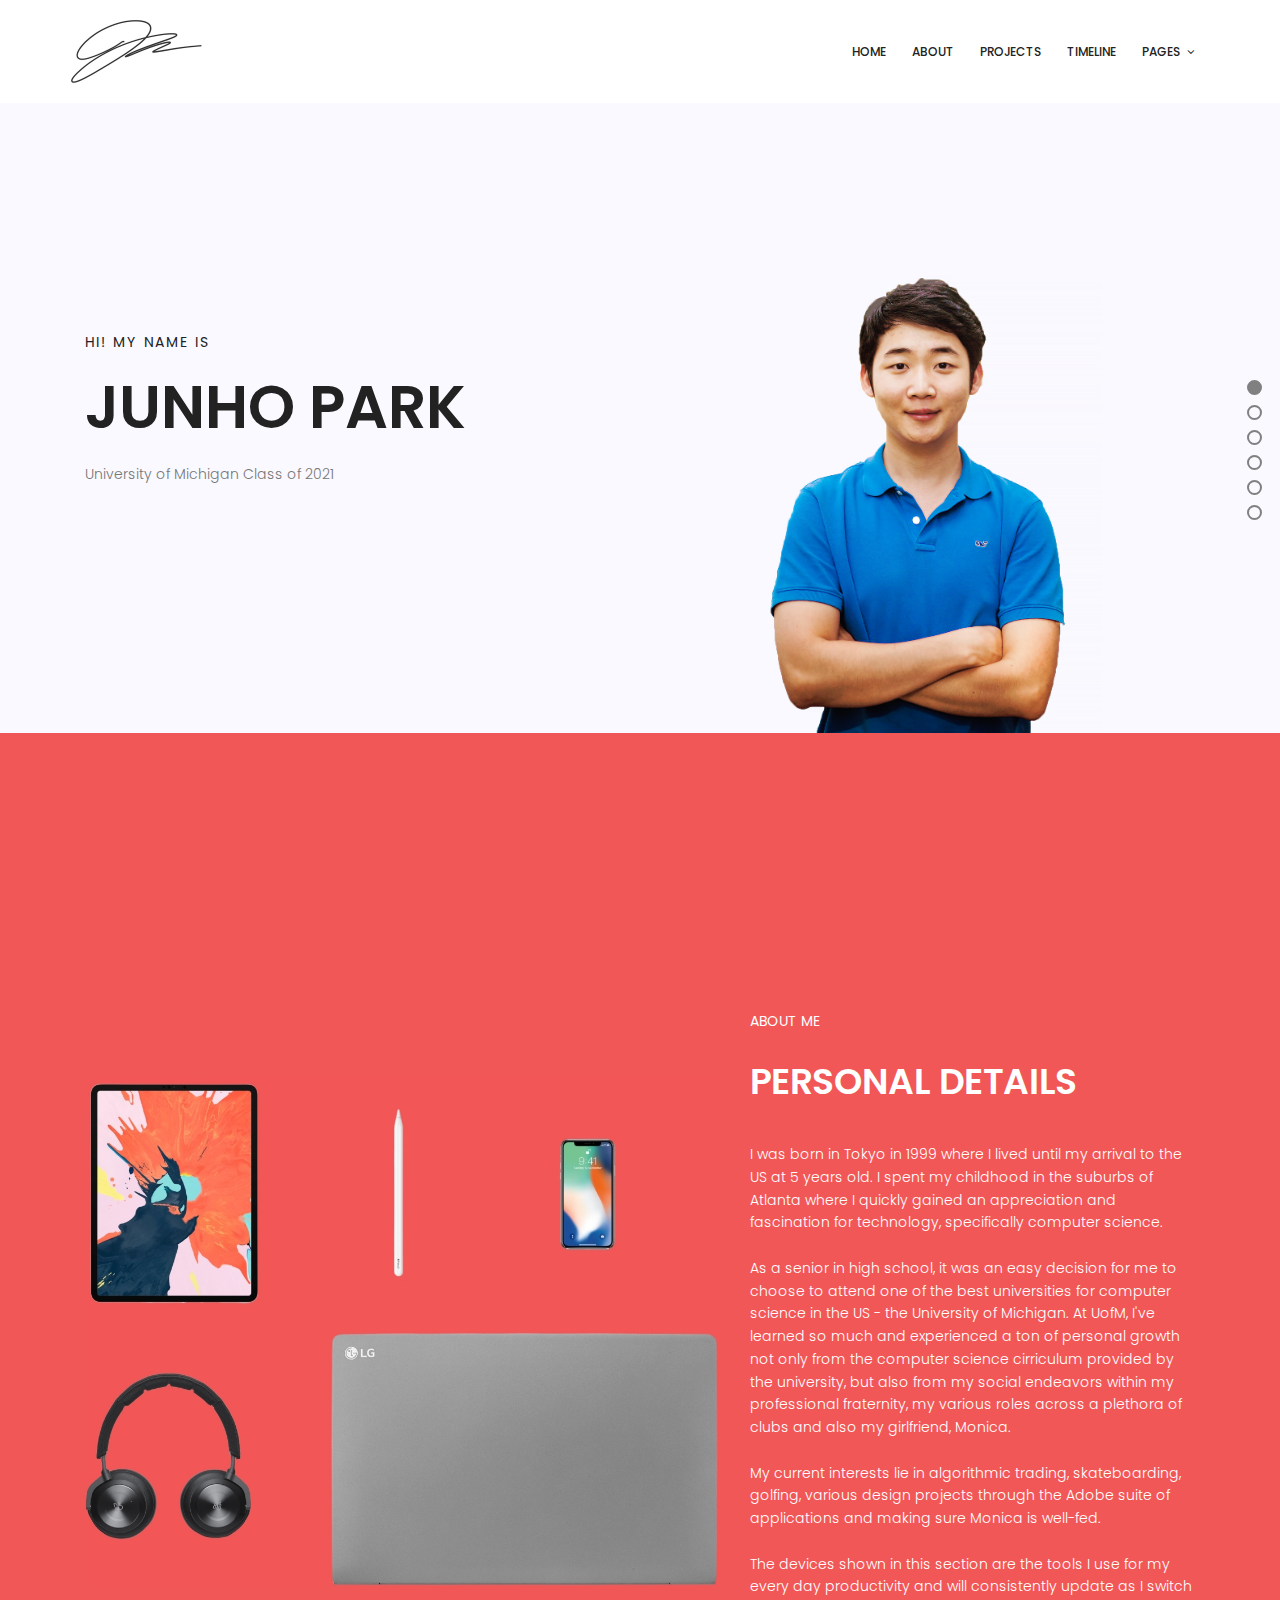
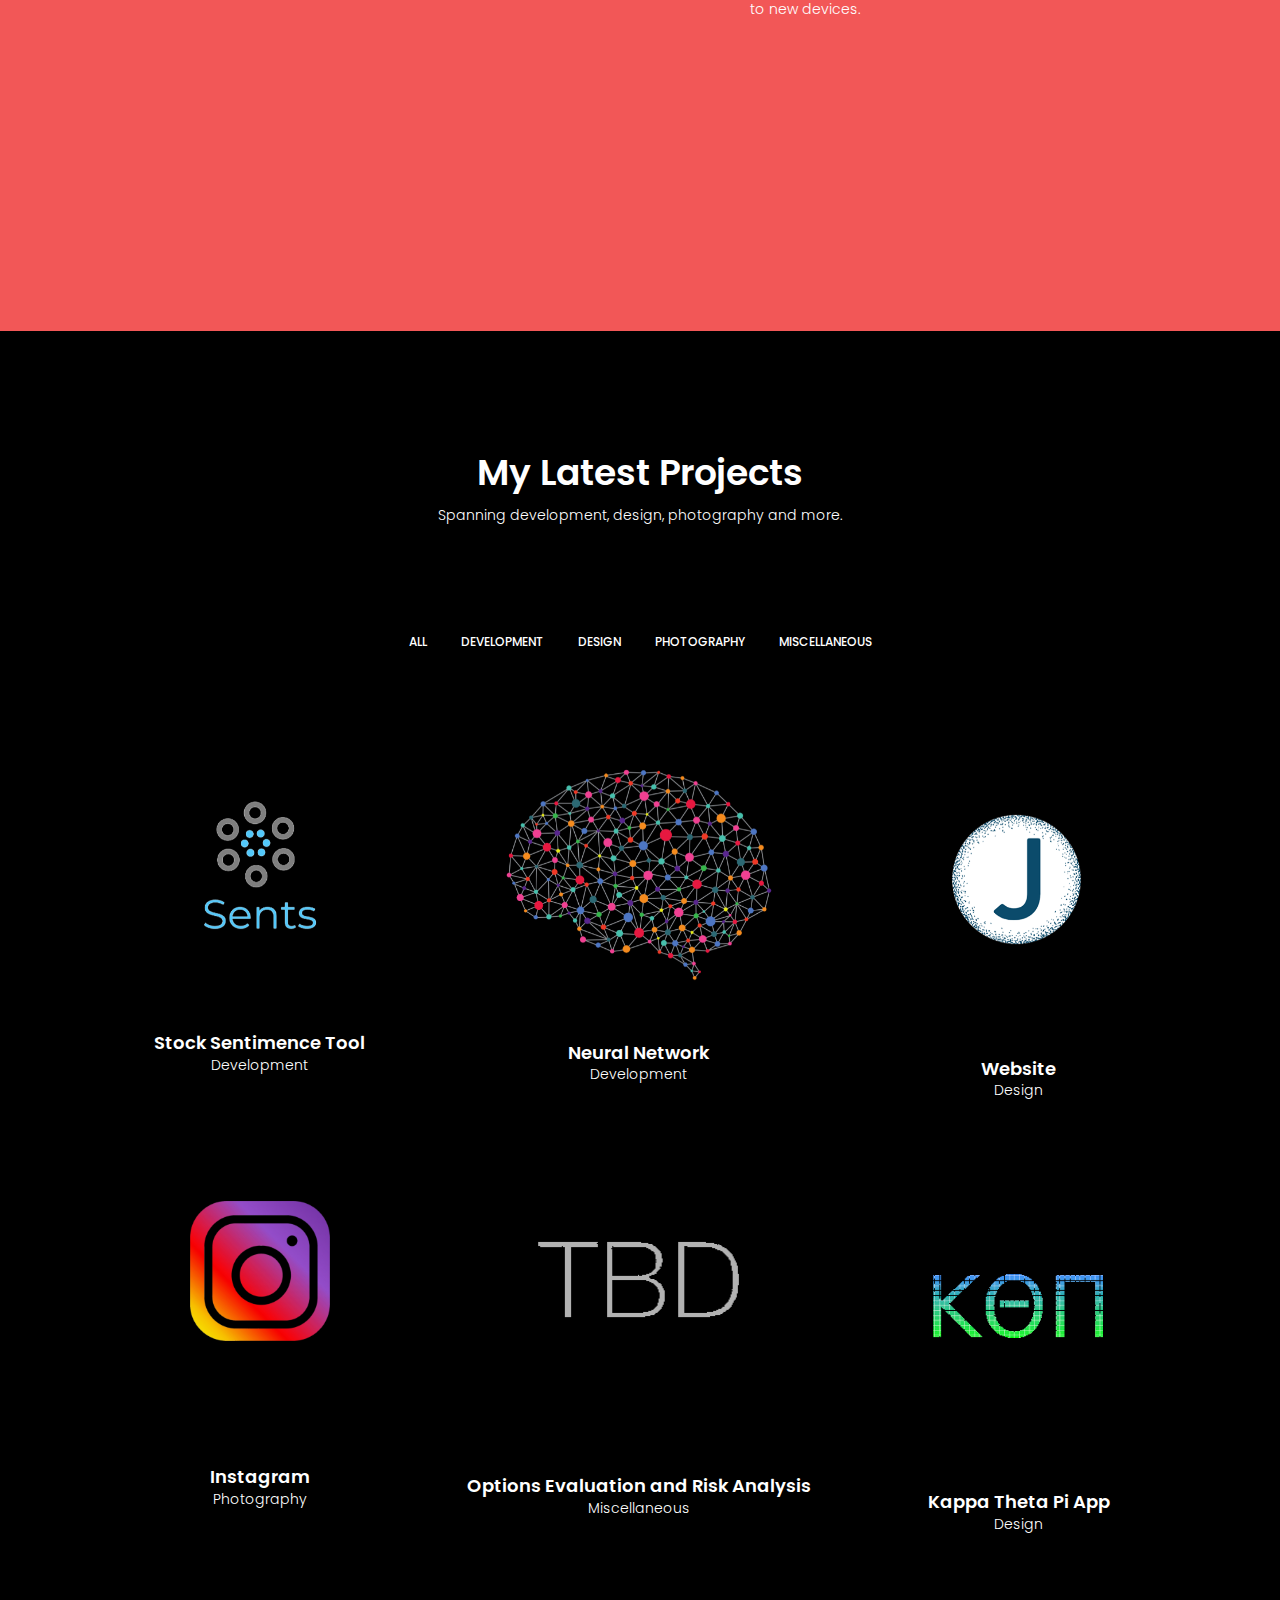
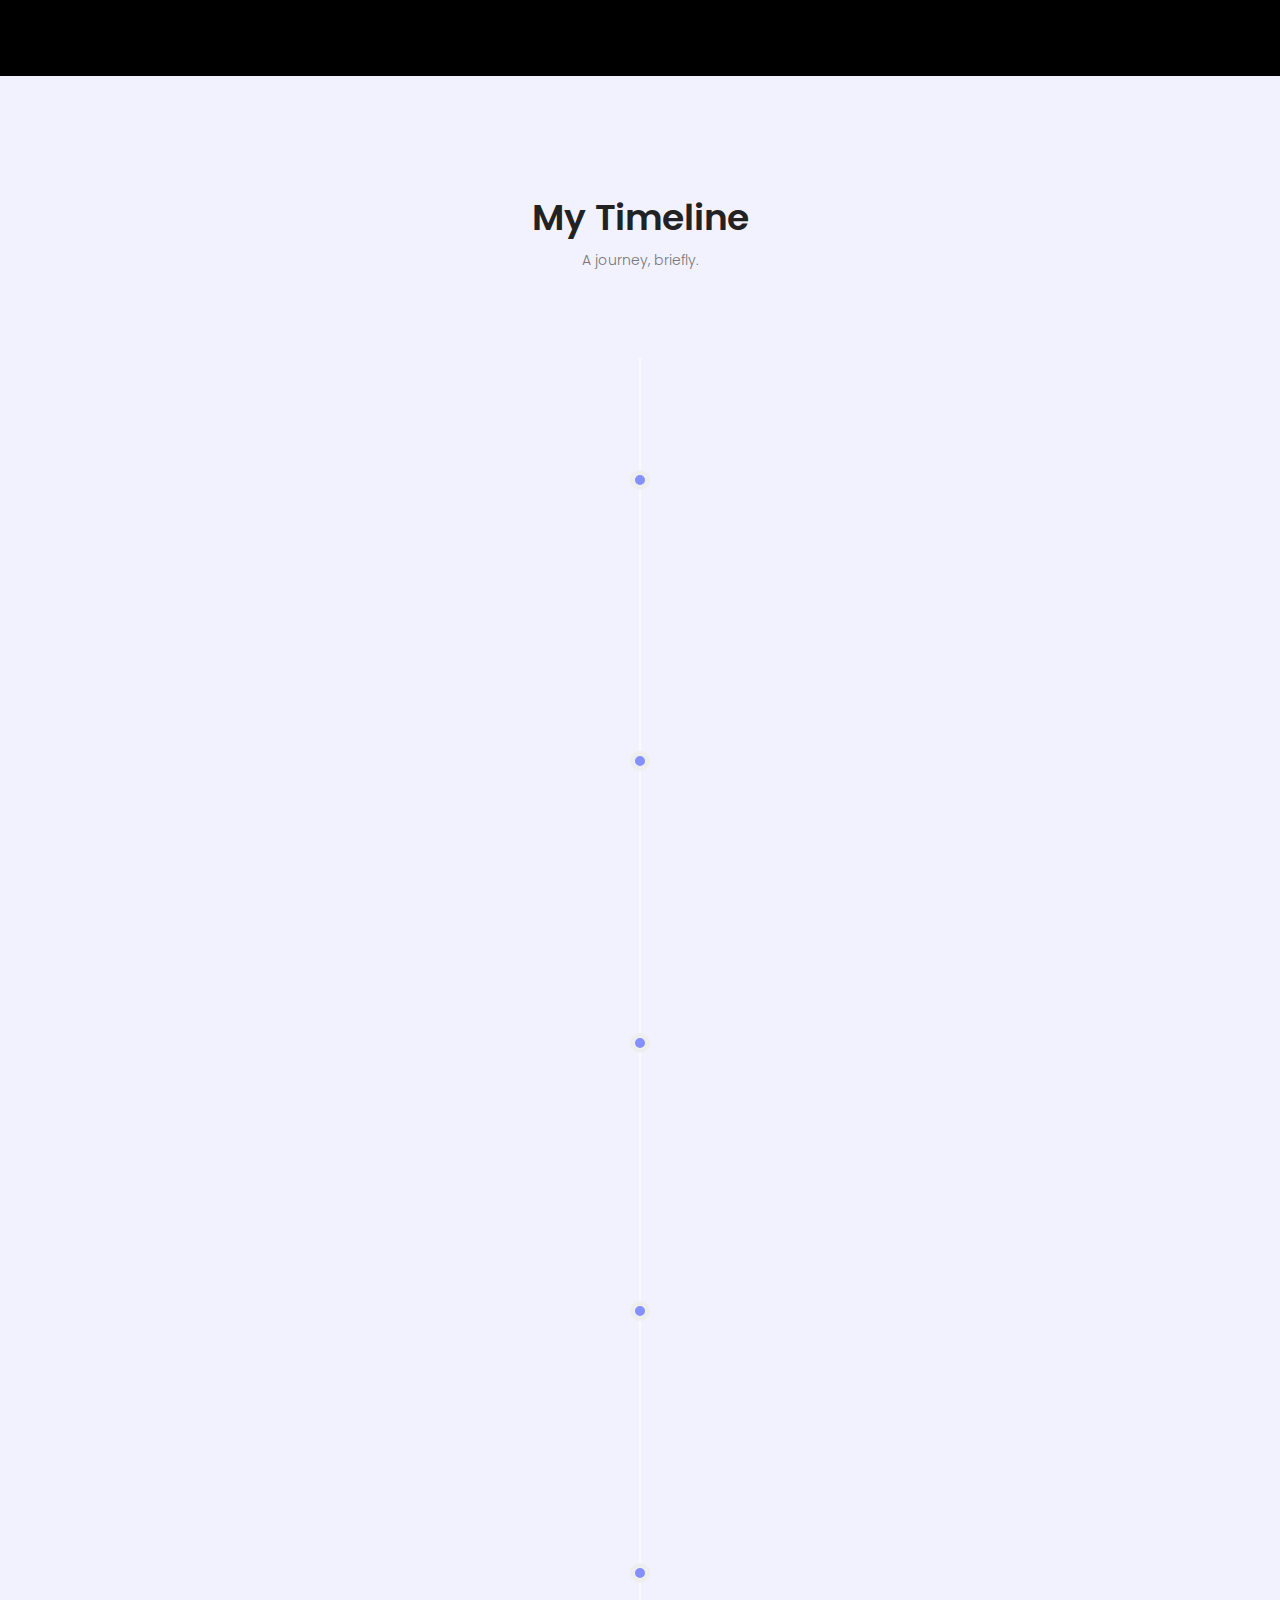
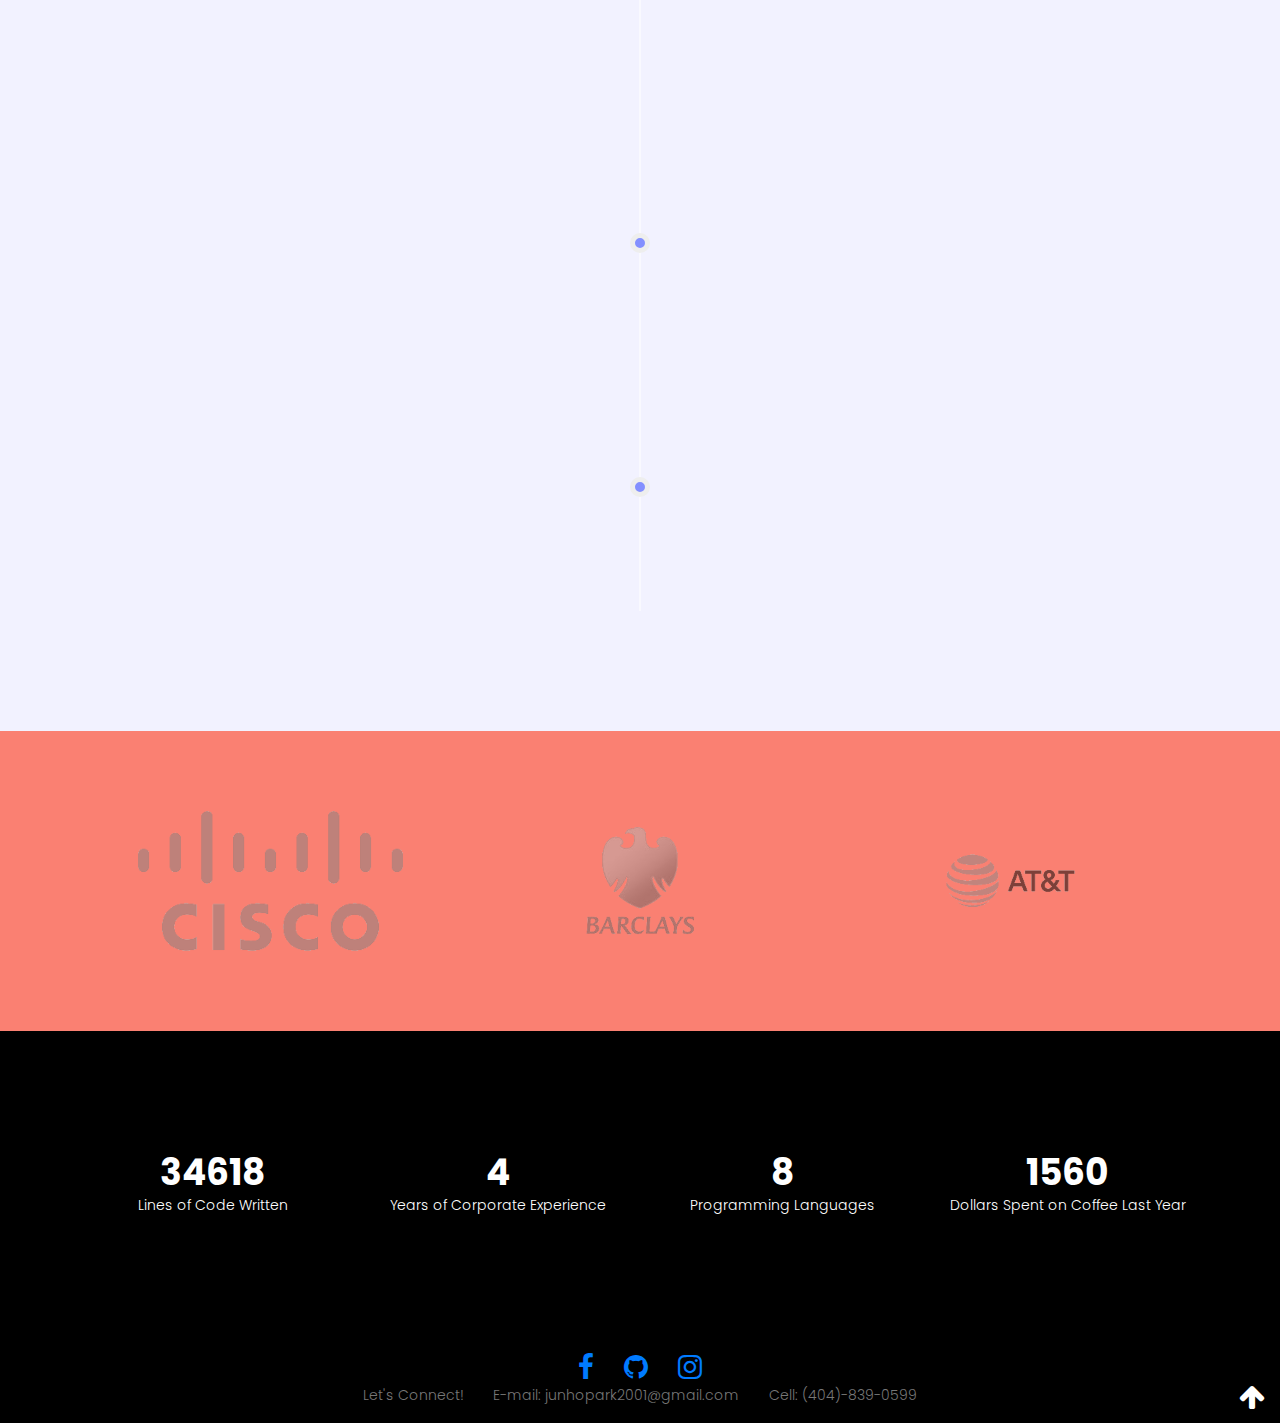
==== index.html @ 64793397 "review and fixes" ====
<!DOCTYPE html>
<html lang="en" class="no-js">
    <head>
        <meta name="viewport" content="width=device-width, initial-scale=1, shrink-to-fit=no">
        <meta charset="UTF-8">
        <title>Junho Park - Personal Website</title>
        <link rel = "icon" type = "image/png" href = "img/logo.png">

        <link href="https://fonts.googleapis.com/css?family=Poppins:100,200,400,300,500,600,700" rel="stylesheet"> 
        <link rel="stylesheet" href="css/slider.css">
        <link rel="stylesheet" href="css/font-awesome.min.css"> <!-- symbol in pages-->
        <link rel="stylesheet" href="css/bootstrap.css"> 
        <link rel="stylesheet" href="css/magnific-popup.css"> <!-- for dog gif only -->									
        <link rel="stylesheet" href="css/jquery-ui.css">				
        <link rel="stylesheet" href="css/nice-select.css">							
        <link rel="stylesheet" href="css/animate.min.css">
        <link rel="stylesheet" href="css/owl.carousel.css">	
        <link rel="stylesheet" href="css/linearicons.css">	
        <link rel="stylesheet" href="css/main.css">
        <script src="js/slider.js"></script>
    </head>

    <body>	
        <header id="header">
            <div class="container main-menu">
                <div class="row align-items-center justify-content-between d-flex">
                <div id="logo">
                    <a href="index.html"><img src="img/signature.png" alt="Signature" /></a>
                </div>
                <nav id="nav-menu-container">
                    <ul class="nav-menu">
                    <li><a href="#home">Home</a></li>
                    <li><a href="#about">About</a></li>
                    <li><a href="#projects">Projects</a></li>
                    <li><a href="#myTimeline">Timeline</a></li>
                    <li class="menu-has-children"><a href="">Pages</a>
                        <ul>
                        <li><a href="https://www.instagram.com/didjunho/">Instagram</a></li>
                        <li><a href="https://github.com/didjunho">Github</a></li>
                        <li><a href="https://www.linkedin.com/in/pjunho/">LinkedIn</a></li>
                        <li><a href="img/junho_park_resume.pdf">Résumé</a></li>				                		
                        </ul>
                    </li>					          					          		          
                    </ul>
                </nav>    		
                </div>
            </div>
        </header>

        <div class="slides">
        <!-- banner -->
        <section class="banner-area">
            <div class="container" id="home">
                <div class="row fullscreen align-items-center justify-content-between">
                    <div class="col-lg-6 col-md-6 banner-left">
                        <h6>Hi! My name is</h6>
                        <h1>Junho Park</h1>
                        <p>
                            University of Michigan Class of 2021
                        </p>
                    </div>
                    <div class="col-lg-6 col-md-6 banner-right align-self-end">
                        <img class="img-fluid" src="img/intro_pic.jpg" alt="">
                    </div>
                </div>
            </div>					
        </section>

        <!-- about -->
        <div id="about">
        <div class="container">
            <section class="home-about-area">
                <div class="row align-items-center justify-content-between">
                    <div class="col-lg-7 home-about-left">
                        <img class="img-fluid" src="img/about-pic.jpg" alt="">
                    </div>
                    <div class="col-lg-5 home-about-right">
                        <h6><font color="white">About Me</font></h6>
                        <h1 class="text-uppercase"><font color="white">Personal Details</font></h1>
                        <p>
                            <font color="white">I was born in Tokyo in 1999 where I lived until my
                            arrival to the US at 5 years old. I spent my childhood in the suburbs of
                            Atlanta where I quickly gained an appreciation and fascination for technology, specifically computer science.<br /><br />
                            As a senior in high school, it was an easy decision for me to choose to attend one of the best universities for
                            computer science in the US - the University of Michigan. At UofM, I've learned
                            so much and experienced a ton of personal growth not only from the computer science
                            cirriculum provided by the university, but also from my social endeavors within my
                            professional fraternity, my various roles across a plethora of clubs and also my
                            girlfriend, Monica.<br /><br />
                            My current interests lie in algorithmic trading, skateboarding, golfing,
                            various design projects through the Adobe suite of applications and
                            making sure Monica is well-fed.<br /><br />
                            The devices shown in this section are the tools I use for my every day productivity and
                            will consistently update as I switch to new devices.</font>
                        </p>
                    </div>
                </div>	
            </section>
        </div>
        </div>

        <!-- projects -->
        <section class="portfolio-area section-gap" id="portfolio">
            <div id="projects" class="container">
                <div class="row d-flex justify-content-center">
                        <div class="menu-content pb-70 col-lg-8">
                                <div class="title text-center">
                                        <h1 class="mb-10"><font color="white">My Latest Projects</font></h1>
                                        <p><font color="white">Spanning development, design, photography and more.</font></p>
                                </div>
                        </div>
                </div>         
                <div class="filters">
                    <ul>
                        <li class="active" data-filter="*"><font color="white">All</font></li>
                        <li data-filter=".vector"><font color="white">Development</font></li>
                        <li data-filter=".raster"><font color="white">Design</font></li>
                        <li data-filter=".ui"><font color="white">Photography</font></li>
                        <li data-filter=".printing"><font color="white">Miscellaneous</font></li>
                    </ul>
                </div>
                <div class="filters-content">
                    <div class="row grid">
                        <div class="single-portfolio col-sm-4 all vector">
                            <div class="relative">
                                <div class="thumb">
                                    <div class="overlay overlay-bg"></div>
                                    <img class="image img-fluid" src="img/sents.png" alt="">
                                </div>
                                <a href="https://sents.dev">	
                                    <div class="middle">
                                        <div class="text align-self-center d-flex"><img src="img/preview.png" alt=""></div>
                                    </div>
                                </a>                              		
                            </div>
                            <div class="p-inner">
                                <h4><font color="white">Stock Sentimence Tool</font></h4>
                                <div class="cat"><font color="white">Development</font></div>
                            </div>					                               
                        </div>
                        <div class="single-portfolio col-sm-4 all vector">
                            <div class="relative">
                                <div class="thumb">
                                    <div class="overlay overlay-bg"></div>
                                    <img class="image img-fluid" src="img/NN.png" alt="">
                                </div>
                                <a href="https://github.com/didjunho/mnistNeuralNet">	
                                    <div class="middle">
                                        <div class="text align-self-center d-flex"><img src="img/preview.png" alt=""></div>
                                    </div>
                                </a>                              		
                            </div>
                            <div class="p-inner">
                                <h4><font color="white">Neural Network</font></h4>
                                <div class="cat"><font color="white">Development</font></div>
                            </div>					                               
                        </div>
                        <div class="single-portfolio col-sm-4 all raster">
                            <div class="relative">
                                <div class="thumb">
                                    <div class="overlay overlay-bg"></div>
                                    <img class="image img-fluid" src="img/logo.png" alt="">
                                </div>
                                <a href="https://github.com/didjunho/didjunho.github.io">	
                                    <div class="middle">
                                        <div class="text align-self-center d-flex"><img src="img/preview.png" alt=""></div>
                                    </div>
                                </a> 
                            </div>
                            <div class="p-inner">
                                <h4><font color="white">Website</font></h4>
                                <div class="cat"><font color="white">Design</font></div>
                            </div>
                        </div>
                        <div class="single-portfolio col-sm-4 all ui">
                            <div class="relative">
                                <div class="thumb">
                                    <div class="overlay overlay-bg"></div>
                                    <img class="image img-fluid" src="img/instagram.png" alt="">
                                </div>
                                <a href="https://www.instagram.com/didjunho/">	
                                    <div class="middle">
                                        <div class="text align-self-center d-flex"><img src="img/preview.png" alt=""></div>
                                    </div>
                                </a>                            		
                            </div> 
                            <div class="p-inner">
                                <h4><font color="white">Instagram</font></h4>
                                <div class="cat"><font color="white">Photography</font></div>
                            </div>
                        </div>
                        <div class="single-portfolio col-sm-4 all printing">
                            <div class="relative">
                                <div class="thumb">
                                    <div class="overlay overlay-bg"></div>
                                    <img class="image img-fluid" src="img/TBD.png" alt="">
                                </div>
                                <a href="img/dog.gif" class="img-pop-up">	
                                    <div class="middle">
                                        <div class="text align-self-center d-flex"><img src="img/preview.png" alt=""></div>
                                    </div>
                                </a>                             		
                            </div>
                            <div class="p-inner">
                                <h4><font color="white">Options Evaluation and Risk Analysis</font></h4>
                                <div class="cat"><font color="white">Miscellaneous</font></div>
                            </div>
                        </div>
                        <div class="single-portfolio col-sm-4 all raster">
                            <div class="relative">
                                <div class="thumb">
                                    <div class="overlay overlay-bg"></div>
                                    <img class="image img-fluid" src="img/ktp.png" alt="">
                                </div>
                                <a href="https://github.com/sletap/KTPoints">	
                                    <div class="middle">
                                        <div class="text align-self-center d-flex"><img src="img/preview.png" alt=""></div>
                                    </div>
                                </a>                             		
                            </div>
                            <div class="p-inner">
                                <h4><font color="white">Kappa Theta Pi App</font></h4>
                                <div class="cat"><font color="white">Design</font></div>
                            </div>
                        </div>
                    </div>
                </div>    
            </div>
        </section>
        
        <!-- timeline -->
        <section class="timeline pb-120 section-gap">
            <div class="text-center" id="myTimeline">
                <div class="menu-content pb-70">
                    <div class="title text-center">
                        <h1 class="mb-10">My Timeline</h1>
                        <p>A journey, briefly.</p>
                    </div>
                </div>
            </div>				
                <ul>
                <li>
                    <div class="content">
                            <img class="img-fluid mx-auto d-block mb-30" src="img/aboutBrand1.png" alt="">
                    <h4>
                        <time>Research Intern at Cisco Systems</time>
                    </h4>
                            <p>2016</p>
                            <p>Atlanta</p>
                    </div>
                </li>
                <li>
                    <div class="content">
                            <img class="img-fluid mx-auto d-block mb-30" src="img/aboutBrand5.png" alt="">
                    <h4>
                        <time>High School Diploma</time>
                    </h4>
                            <p>Northview High School</p>
                            <p>Johns Creek, GA</p>
                            <p>2017</p>
                    </div>
                </li>
                <li>
                    <div class="content">
                            <img class="img-fluid mx-auto d-block mb-30" src="img/aboutBrand1.png" alt="">
                    <h4>
                        <time>Intern Coordinator at Cisco Systems</time>
                    </h4>
                            <p>2017</p>
                            <p>Atlanta</p>
                    </div>
                </li>
                <li>
                    <div class="content">
                        <img class="img-fluid mx-auto d-block mb-30" src="img/aboutBrand4.png" alt="">
                    <h4>
                        <time>Started Undergraduate at University of Michigan</time>
                    </h4>
                    <p>2017</p>
                    </div>
                </li>
                <li>
                    <div class="content">
                        <img class="img-fluid mx-auto d-block mb-30" src="img/aboutBrand1.png" alt="">
                    <h4>
                        <time>Techincal Sales Intern at Cisco Systems</time>
                    </h4>
                            <p>2018</p>
                            <p>Atlanta, San Jose, RTP</p>
                    </div>
                </li>
                <li>
                    <div class="content">
                        <img class="img-fluid mx-auto d-block mb-30" src="img/aboutBrand2.png" alt="">
                    <h4>
                        <time>Innovation Intern at AT&T</time>
                    </h4>
                            <p>2018</p>
                            <p>Atlanta, Los Angeles, Austin</p>
                    </div>
                </li>
                <li>
                    <div class="content">
                        <img class="img-fluid mx-auto d-block mb-30" src="img/aboutBrand3.png" alt="">
                    <h4>
                        <time>Trading Analyst at Barclays</time>
                    </h4>
                            <p><b>2019</b></p>
                            <p><b>Greater New York Area</b></p>
                    </div>
                </li>
                </ul>
        </section>	

        <!-- brands -->
        <section class="brands-area">
            <div class="container">
                <div class="brand-wrap">
                    <div class="row align-items-center active-brand-carusel justify-content-start no-gutters">
                        <div class="col single-brand">
                            <img class="mx-auto img-fluid" src="img/brand1.png" alt="">
                        </div>
                        <div class="col single-brand">
                            <img class="mx-auto img-fluid" src="img/brand2.png" alt="">
                        </div>
                        <div class="col single-brand">
                            <img class="mx-auto img-fluid" src="img/brand3.png" alt="">
                        </div>
                        <div class="col single-brand">
                            <img class="mx-auto img-fluid" src="img/brand4.png" alt="">
                        </div>
                        <div class="col single-brand">
                            <img class="mx-auto img-fluid" src="img/brand5.png" alt="">
                        </div>
                    </div>
                </div>
            </div>
        </section>

        <!-- facts -->
        <section class="facts-area section-gap" id="facts-area">
            <div class="container">				
                <div class="row">
                    <div class="col-lg-3 col-md-6 single-fact">
                        <h1 class="counter">34618</h1>
                        <p>Lines of Code Written</p>
                    </div>
                    <div class="col-lg-3 col-md-6 single-fact">
                        <h1 class="counter">4</h1>
                        <p>Years of Corporate Experience</p>
                    </div>
                    <div class="col-lg-3 col-md-6 single-fact">
                        <h1 class="counter">8</h1>
                        <p>Programming Languages</p>
                    </div>	
                    <div class="col-lg-3 col-md-6 single-fact">
                        <h1 class="counter">1560</h1>
                        <p>Dollars Spent on Coffee Last Year</p>
                    </div>												
                </div>
            </div>	
        </section>

        </div>

        <script>
            slider('.slides');
        </script>

        <!-- footer -->
        <footer class="footer-area">
                <div class="container">
                    <div class="row-foot">
                        <a href="https://www.facebook.com/junho.pikachu.park"><i class="icon-cog col-lg-auto col-md-6 fa-2x fa fa-facebook"></i></a>
                        <a href="https://github.com/didjunho"><i class="icon-cog col-lg-auto col-md-6 fa-2x fa fa-github"></i></a>
                        <a href="https://www.instagram.com/didjunho/"><i class="icon-cog col-lg-auto col-md-6 fa-2x fa fa-instagram"></i></a>
                    </div>
                    <div class="row-foot">
                        <div class="col-lg-auto col-md-6">
                            <div class="single-footer-widget">
                                <p>Let's Connect!</p>
                            </div>
                        </div>
                        <div class="col-lg-auto col-md-6">
                            <div class="single-footer-widget">
                                <p>E-mail: junhopark2001@gmail.com</p>
                            </div>
                        </div>
                        <div class="col-lg-auto col-md-6 social-widget">
                            <div class="single-footer-widget">
                                <p>Cell: (404)-839-0599</p>
                            </div>
                        </div>
                    </div>
                </div>
                <div class="col-auto" style="float:right; background:black; top:-40px;">
                    <a class="smoothscroll" title="Back to Top" href="#top"><i class="fa fa-2x fa-arrow-up" aria-hidden="true"></i></a>
                </div>
            </footer>

        <script src="js/vendor/jquery-2.2.4.min.js"></script>
        <script src="js/popper.min.js"></script>
        <script src="js/vendor/bootstrap.min.js"></script>			
        <script src="js/easing.min.js"></script>			
        <script src="js/hoverIntent.js"></script>
        <script src="js/superfish.min.js"></script>	
        <script src="js/jquery.magnific-popup.min.js"></script>	
        <script src="js/jquery.tabs.min.js"></script>						
        <script src="js/jquery.nice-select.min.js"></script>	
        <script src="js/jquery.min-select.js"></script>
        <script src="js/isotope.pkgd.min.js"></script>			
        <script src="js/waypoints.min.js"></script>
        <script src="js/jquery.counterup.min.js"></script>
        <script src="js/simple-skillbar.js"></script>							
        <script src="js/owl.carousel.min.js"></script>							
        <script src="js/main.js"></script>	
    </body>
</html>
---- css/slider.css ----
body,
html {
	height: 100%;
}

.slider__indicators {
	position: fixed;
	right: 18px;
	top: 50%;
	z-index: 2;
	margin: 0;
	padding: 0;
	-webkit-transform: translateY(-50%);
	-ms-transform: translateY(-50%);
	transform: translateY(-50%);
}
.slider__indicator {
	display: block;
	width: 15px;
	height: 15px;
	margin: 10px 0;
	border-radius: 100px;
	border: 2px solid;
	border-color: gray;
	cursor: default;
}
.slider__indicator--active {
	background-color: gray;
}

@media (max-width: 640px) 
{
    .slider__indicators
    {
        display: none;
    }
}
---- css/nice-select.css ----
.nice-select {
  -webkit-tap-highlight-color: transparent;
  background-color: #fff;
  border-radius: 5px;
  border: solid 1px #e8e8e8;
  box-sizing: border-box;
  clear: both;
  cursor: pointer;
  display: block;
  float: left;
  font-family: inherit;
  font-size: 14px;
  font-weight: normal;
  height: 42px;
  line-height: 40px;
  outline: none;
  padding-left: 18px;
  padding-right: 30px;
  position: relative;
  text-align: left !important;
  -webkit-transition: all 0.2s ease-in-out;
  transition: all 0.2s ease-in-out;
  -webkit-user-select: none;
     -moz-user-select: none;
      -ms-user-select: none;
          user-select: none;
  white-space: nowrap;
  width: auto; }
  .nice-select:hover {
    border-color: #dbdbdb; }
  .nice-select:active, .nice-select.open, .nice-select:focus {
    border-color: #999; }
  .nice-select:after {
    border-bottom: 2px solid #999;
    border-right: 2px solid #999;
    content: '';
    display: block;
    height: 5px;
    margin-top: -4px;
    pointer-events: none;
    position: absolute;
    right: 12px;
    top: 50%;
    -webkit-transform-origin: 66% 66%;
        -ms-transform-origin: 66% 66%;
            transform-origin: 66% 66%;
    -webkit-transform: rotate(45deg);
        -ms-transform: rotate(45deg);
            transform: rotate(45deg);
    -webkit-transition: all 0.15s ease-in-out;
    transition: all 0.15s ease-in-out;
    width: 5px; }
  .nice-select.open:after {
    -webkit-transform: rotate(-135deg);
        -ms-transform: rotate(-135deg);
            transform: rotate(-135deg); }
  .nice-select.open .list {
    opacity: 1;
    pointer-events: auto;
    -webkit-transform: scale(1) translateY(0);
        -ms-transform: scale(1) translateY(0);
            transform: scale(1) translateY(0); }
  .nice-select.disabled {
    border-color: #ededed;
    color: #999;
    pointer-events: none; }
    .nice-select.disabled:after {
      border-color: #cccccc; }
  .nice-select.wide {
    width: 100%; }
    .nice-select.wide .list {
      left: 0 !important;
      right: 0 !important; }
  .nice-select.right {
    float: right; }
    .nice-select.right .list {
      left: auto;
      right: 0; }
  .nice-select.small {
    font-size: 12px;
    height: 36px;
    line-height: 34px; }
    .nice-select.small:after {
      height: 4px;
      width: 4px; }
    .nice-select.small .option {
      line-height: 34px;
      min-height: 34px; }
  .nice-select .list {
    background-color: #fff;
    border-radius: 5px;
    box-shadow: 0 0 0 1px rgba(68, 68, 68, 0.11);
    box-sizing: border-box;
    margin-top: 4px;
    opacity: 0;
    overflow: hidden;
    padding: 0;
    pointer-events: none;
    position: absolute;
    top: 100%;
    left: 0;
    -webkit-transform-origin: 50% 0;
        -ms-transform-origin: 50% 0;
            transform-origin: 50% 0;
    -webkit-transform: scale(0.75) translateY(-21px);
        -ms-transform: scale(0.75) translateY(-21px);
            transform: scale(0.75) translateY(-21px);
    -webkit-transition: all 0.2s cubic-bezier(0.5, 0, 0, 1.25), opacity 0.15s ease-out;
    transition: all 0.2s cubic-bezier(0.5, 0, 0, 1.25), opacity 0.15s ease-out;
    z-index: 9; }
    .nice-select .list:hover .option:not(:hover) {
      background-color: transparent !important; }
  .nice-select .option {
    cursor: pointer;
    font-weight: 400;
    line-height: 40px;
    list-style: none;
    min-height: 40px;
    outline: none;
    padding-left: 18px;
    padding-right: 29px;
    text-align: left;
    -webkit-transition: all 0.2s;
    transition: all 0.2s; }
    .nice-select .option:hover, .nice-select .option.focus, .nice-select .option.selected.focus {
      background-color: #f6f6f6; }
    .nice-select .option.selected {
      font-weight: bold; }
    .nice-select .option.disabled {
      background-color: transparent;
      color: #999;
      cursor: default; }

.no-csspointerevents .nice-select .list {
  display: none; }

.no-csspointerevents .nice-select.open .list {
  display: block; }
---- css/linearicons.css ----
@font-face {
	font-family: 'Linearicons-Free';
	src:url('../fonts/Linearicons-Free.eot?w118d');
	src:url('../fonts/Linearicons-Free.eot?#iefixw118d') format('embedded-opentype'),
		url('../fonts/Linearicons-Free.woff2?w118d') format('woff2'),
		url('../fonts/Linearicons-Free.woff?w118d') format('woff'),
		url('../fonts/Linearicons-Free.ttf?w118d') format('truetype'),
		url('../fonts/Linearicons-Free.svg?w118d#Linearicons-Free') format('svg');
	font-weight: normal;
	font-style: normal;
}

.lnr {
	font-family: 'Linearicons-Free';
	speak: none;
	font-style: normal;
	font-weight: normal;
	font-variant: normal;
	text-transform: none;
	line-height: 1;

	/* Better Font Rendering =========== */
	-webkit-font-smoothing: antialiased;
	-moz-osx-font-smoothing: grayscale;
}

.lnr-home:before {
	content: "\e800";
}
.lnr-apartment:before {
	content: "\e801";
}
.lnr-pencil:before {
	content: "\e802";
}
.lnr-magic-wand:before {
	content: "\e803";
}
.lnr-drop:before {
	content: "\e804";
}
.lnr-lighter:before {
	content: "\e805";
}
.lnr-poop:before {
	content: "\e806";
}
.lnr-sun:before {
	content: "\e807";
}
.lnr-moon:before {
	content: "\e808";
}
.lnr-cloud:before {
	content: "\e809";
}
.lnr-cloud-upload:before {
	content: "\e80a";
}
.lnr-cloud-download:before {
	content: "\e80b";
}
.lnr-cloud-sync:before {
	content: "\e80c";
}
.lnr-cloud-check:before {
	content: "\e80d";
}
.lnr-database:before {
	content: "\e80e";
}
.lnr-lock:before {
	content: "\e80f";
}
.lnr-cog:before {
	content: "\e810";
}
.lnr-trash:before {
	content: "\e811";
}
.lnr-dice:before {
	content: "\e812";
}
.lnr-heart:before {
	content: "\e813";
}
.lnr-star:before {
	content: "\e814";
}
.lnr-star-half:before {
	content: "\e815";
}
.lnr-star-empty:before {
	content: "\e816";
}
.lnr-flag:before {
	content: "\e817";
}
.lnr-envelope:before {
	content: "\e818";
}
.lnr-paperclip:before {
	content: "\e819";
}
.lnr-inbox:before {
	content: "\e81a";
}
.lnr-eye:before {
	content: "\e81b";
}
.lnr-printer:before {
	content: "\e81c";
}
.lnr-file-empty:before {
	content: "\e81d";
}
.lnr-file-add:before {
	content: "\e81e";
}
.lnr-enter:before {
	content: "\e81f";
}
.lnr-exit:before {
	content: "\e820";
}
.lnr-graduation-hat:before {
	content: "\e821";
}
.lnr-license:before {
	content: "\e822";
}
.lnr-music-note:before {
	content: "\e823";
}
.lnr-film-play:before {
	content: "\e824";
}
.lnr-camera-video:before {
	content: "\e825";
}
.lnr-camera:before {
	content: "\e826";
}
.lnr-picture:before {
	content: "\e827";
}
.lnr-book:before {
	content: "\e828";
}
.lnr-bookmark:before {
	content: "\e829";
}
.lnr-user:before {
	content: "\e82a";
}
.lnr-users:before {
	content: "\e82b";
}
.lnr-shirt:before {
	content: "\e82c";
}
.lnr-store:before {
	content: "\e82d";
}
.lnr-cart:before {
	content: "\e82e";
}
.lnr-tag:before {
	content: "\e82f";
}
.lnr-phone-handset:before {
	content: "\e830";
}
.lnr-phone:before {
	content: "\e831";
}
.lnr-pushpin:before {
	content: "\e832";
}
.lnr-map-marker:before {
	content: "\e833";
}
.lnr-map:before {
	content: "\e834";
}
.lnr-location:before {
	content: "\e835";
}
.lnr-calendar-full:before {
	content: "\e836";
}
.lnr-keyboard:before {
	content: "\e837";
}
.lnr-spell-check:before {
	content: "\e838";
}
.lnr-screen:before {
	content: "\e839";
}
.lnr-smartphone:before {
	content: "\e83a";
}
.lnr-tablet:before {
	content: "\e83b";
}
.lnr-laptop:before {
	content: "\e83c";
}
.lnr-laptop-phone:before {
	content: "\e83d";
}
.lnr-power-switch:before {
	content: "\e83e";
}
.lnr-bubble:before {
	content: "\e83f";
}
.lnr-heart-pulse:before {
	content: "\e840";
}
.lnr-construction:before {
	content: "\e841";
}
.lnr-pie-chart:before {
	content: "\e842";
}
.lnr-chart-bars:before {
	content: "\e843";
}
.lnr-gift:before {
	content: "\e844";
}
.lnr-diamond:before {
	content: "\e845";
}
.lnr-linearicons:before {
	content: "\e846";
}
.lnr-dinner:before {
	content: "\e847";
}
.lnr-coffee-cup:before {
	content: "\e848";
}
.lnr-leaf:before {
	content: "\e849";
}
.lnr-paw:before {
	content: "\e84a";
}
.lnr-rocket:before {
	content: "\e84b";
}
.lnr-briefcase:before {
	content: "\e84c";
}
.lnr-bus:before {
	content: "\e84d";
}
.lnr-car:before {
	content: "\e84e";
}
.lnr-train:before {
	content: "\e84f";
}
.lnr-bicycle:before {
	content: "\e850";
}
.lnr-wheelchair:before {
	content: "\e851";
}
.lnr-select:before {
	content: "\e852";
}
.lnr-earth:before {
	content: "\e853";
}
.lnr-smile:before {
	content: "\e854";
}
.lnr-sad:before {
	content: "\e855";
}
.lnr-neutral:before {
	content: "\e856";
}
.lnr-mustache:before {
	content: "\e857";
}
.lnr-alarm:before {
	content: "\e858";
}
.lnr-bullhorn:before {
	content: "\e859";
}
.lnr-volume-high:before {
	content: "\e85a";
}
.lnr-volume-medium:before {
	content: "\e85b";
}
.lnr-volume-low:before {
	content: "\e85c";
}
.lnr-volume:before {
	content: "\e85d";
}
.lnr-mic:before {
	content: "\e85e";
}
.lnr-hourglass:before {
	content: "\e85f";
}
.lnr-undo:before {
	content: "\e860";
}
.lnr-redo:before {
	content: "\e861";
}
.lnr-sync:before {
	content: "\e862";
}
.lnr-history:before {
	content: "\e863";
}
.lnr-clock:before {
	content: "\e864";
}
.lnr-download:before {
	content: "\e865";
}
.lnr-upload:before {
	content: "\e866";
}
.lnr-enter-down:before {
	content: "\e867";
}
.lnr-exit-up:before {
	content: "\e868";
}
.lnr-bug:before {
	content: "\e869";
}
.lnr-code:before {
	content: "\e86a";
}
.lnr-link:before {
	content: "\e86b";
}
.lnr-unlink:before {
	content: "\e86c";
}
.lnr-thumbs-up:before {
	content: "\e86d";
}
.lnr-thumbs-down:before {
	content: "\e86e";
}
.lnr-magnifier:before {
	content: "\e86f";
}
.lnr-cross:before {
	content: "\e870";
}
.lnr-menu:before {
	content: "\e871";
}
.lnr-list:before {
	content: "\e872";
}
.lnr-chevron-up:before {
	content: "\e873";
}
.lnr-chevron-down:before {
	content: "\e874";
}
.lnr-chevron-left:before {
	content: "\e875";
}
.lnr-chevron-right:before {
	content: "\e876";
}
.lnr-arrow-up:before {
	content: "\e877";
}
.lnr-arrow-down:before {
	content: "\e878";
}
.lnr-arrow-left:before {
	content: "\e879";
}
.lnr-arrow-right:before {
	content: "\e87a";
}
.lnr-move:before {
	content: "\e87b";
}
.lnr-warning:before {
	content: "\e87c";
}
.lnr-question-circle:before {
	content: "\e87d";
}
.lnr-menu-circle:before {
	content: "\e87e";
}
.lnr-checkmark-circle:before {
	content: "\e87f";
}
.lnr-cross-circle:before {
	content: "\e880";
}
.lnr-plus-circle:before {
	content: "\e881";
}
.lnr-circle-minus:before {
	content: "\e882";
}
.lnr-arrow-up-circle:before {
	content: "\e883";
}
.lnr-arrow-down-circle:before {
	content: "\e884";
}
.lnr-arrow-left-circle:before {
	content: "\e885";
}
.lnr-arrow-right-circle:before {
	content: "\e886";
}
.lnr-chevron-up-circle:before {
	content: "\e887";
}
.lnr-chevron-down-circle:before {
	content: "\e888";
}
.lnr-chevron-left-circle:before {
	content: "\e889";
}
.lnr-chevron-right-circle:before {
	content: "\e88a";
}
.lnr-crop:before {
	content: "\e88b";
}
.lnr-frame-expand:before {
	content: "\e88c";
}
.lnr-frame-contract:before {
	content: "\e88d";
}
.lnr-layers:before {
	content: "\e88e";
}
.lnr-funnel:before {
	content: "\e88f";
}
.lnr-text-format:before {
	content: "\e890";
}
.lnr-text-format-remove:before {
	content: "\e891";
}
.lnr-text-size:before {
	content: "\e892";
}
.lnr-bold:before {
	content: "\e893";
}
.lnr-italic:before {
	content: "\e894";
}
.lnr-underline:before {
	content: "\e895";
}
.lnr-strikethrough:before {
	content: "\e896";
}
.lnr-highlight:before {
	content: "\e897";
}
.lnr-text-align-left:before {
	content: "\e898";
}
.lnr-text-align-center:before {
	content: "\e899";
}
.lnr-text-align-right:before {
	content: "\e89a";
}
.lnr-text-align-justify:before {
	content: "\e89b";
}
.lnr-line-spacing:before {
	content: "\e89c";
}
.lnr-indent-increase:before {
	content: "\e89d";
}
.lnr-indent-decrease:before {
	content: "\e89e";
}
.lnr-pilcrow:before {
	content: "\e89f";
}
.lnr-direction-ltr:before {
	content: "\e8a0";
}
.lnr-direction-rtl:before {
	content: "\e8a1";
}
.lnr-page-break:before {
	content: "\e8a2";
}
.lnr-sort-alpha-asc:before {
	content: "\e8a3";
}
.lnr-sort-amount-asc:before {
	content: "\e8a4";
}
.lnr-hand:before {
	content: "\e8a5";
}
.lnr-pointer-up:before {
	content: "\e8a6";
}
.lnr-pointer-right:before {
	content: "\e8a7";
}
.lnr-pointer-down:before {
	content: "\e8a8";
}
.lnr-pointer-left:before {
	content: "\e8a9";
}
---- css/main.css ----
/******************************************************************
Theme Name: Personal 
Description: 
Author: Colorlib
Author URI: 
Version: 1.0
Created: 
******************************************************************/
/*------------------------------------------------------------------


-------------------------------------------------------------------*/
/*------------------------------------------------------------------
[Table of contents]

1.  Basic Styles
	1.1	Variables
	1.2	Mixins
	1.3	Flexbox
	1.4	Reset
2.  Elements
3.  Menu Style 
4.  Home Page Style
5.  About Page Style
6.  Department Page Style
7.  Blog Page Style
8.  Contact Page Style
9.  Footer Style

-------------------------------------------------------------------*/
/* =================================== */
/*  Font Family and Colors Styles
/* =================================== */
/*

$primary-font	: 'Poppins', sans-serif;
---------------------------------------------

$primary-color	: #8490ff;
$title-color	: #222222;
$text-color		: #777777;

$white			: #fff;
$offwhite		: #f9f9ff;
$black			: #222;

*/
/* =================================== */
/*  Basic Style 
/* =================================== */
::-moz-selection {
  /* Code for Firefox */
  background-color: #8490ff;
  color: #fff;
}

::selection {
  background-color: #8490ff;
  color: #fff;
}

::-webkit-input-placeholder {
  /* WebKit, Blink, Edge */
  color: #777777;
  font-weight: 300;
}

:-moz-placeholder {
  /* Mozilla Firefox 4 to 18 */
  color: #777777;
  opacity: 1;
  font-weight: 300;
}

::-moz-placeholder {
  /* Mozilla Firefox 19+ */
  color: #777777;
  opacity: 1;
  font-weight: 300;
}

:-ms-input-placeholder {
  /* Internet Explorer 10-11 */
  color: #777777;
  font-weight: 300;
}

::-ms-input-placeholder {
  /* Microsoft Edge */
  color: #777777;
  font-weight: 300;
}

body {
  color: #777777;
  font-family: "Poppins", sans-serif;
  font-size: 14px;
  font-weight: 300;
  line-height: 1.625em;
  position: relative;
}

ol, ul {
  margin: 0;
  padding: 0;
  list-style: none;
}

select {
  display: block;
}

figure {
  margin: 0;
}

a {
  -webkit-transition: all 0.3s ease 0s;
  -moz-transition: all 0.3s ease 0s;
  -o-transition: all 0.3s ease 0s;
  transition: all 0.3s ease 0s;
}

iframe {
  border: 0;
}

a, a:focus, a:hover {
  text-decoration: none;
  outline: 0;
}

.btn.active.focus,
.btn.active:focus,
.btn.focus,
.btn.focus:active,
.btn:active:focus,
.btn:focus {
  text-decoration: none;
  outline: 0;
}

.card-panel {
  margin: 0;
  padding: 60px;
}

/**
 *  Typography
 *
 **/
.btn i, .btn-large i, .btn-floating i, .btn-large i, .btn-flat i {
  font-size: 1em;
  line-height: inherit;
}

.gray-bg {
  background: #f9f9ff;
}

h1, h2, h3,
h4, h5, h6 {
  font-family: "Poppins", sans-serif;
  color: #222222;
  line-height: 1.2em !important;
  margin-bottom: 0;
  margin-top: 0;
  font-weight: 600;
}

.h1, .h2, .h3,
.h4, .h5, .h6 {
  margin-bottom: 0;
  margin-top: 0;
  font-family: "Poppins", sans-serif;
  font-weight: 600;
  color: #222222;
}

h1, .h1 {
  font-size: 36px;
}

h2, .h2 {
  font-size: 30px;
}

h3, .h3 {
  font-size: 24px;
}

h4, .h4 {
  font-size: 18px;
}

h5, .h5 {
  font-size: 16px;
}

h6, .h6 {
  font-size: 14px;
  color: #222222;
}

td, th {
  border-radius: 0px;
}

/**
 * For modern browsers
 * 1. The space content is one way to avoid an Opera bug when the
 *    contenteditable attribute is included anywhere else in the document.
 *    Otherwise it causes space to appear at the top and bottom of elements
 *    that are clearfixed.
 * 2. The use of `table` rather than `block` is only necessary if using
 *    `:before` to contain the top-margins of child elements.
 */
.clear::before, .clear::after {
  content: " ";
  display: table;
}

.clear::after {
  clear: both;
}

.fz-11 {
  font-size: 11px;
}

.fz-12 {
  font-size: 12px;
}

.fz-13 {
  font-size: 13px;
}

.fz-14 {
  font-size: 14px;
}

.fz-15 {
  font-size: 15px;
}

.fz-16 {
  font-size: 16px;
}

.fz-18 {
  font-size: 18px;
}

.fz-30 {
  font-size: 30px;
}

.fz-48 {
  font-size: 48px !important;
}

.fw100 {
  font-weight: 100;
}

.fw300 {
  font-weight: 300;
}

.fw400 {
  font-weight: 400 !important;
}

.fw500 {
  font-weight: 500;
}

.f700 {
  font-weight: 700;
}

.fsi {
  font-style: italic;
}

.mt-10 {
  margin-top: 10px;
}

.mt-15 {
  margin-top: 15px;
}

.mt-20 {
  margin-top: 20px;
}

.mt-25 {
  margin-top: 25px;
}

.mt-30 {
  margin-top: 30px;
}

.mt-35 {
  margin-top: 35px;
}

.mt-40 {
  margin-top: 40px;
}

.mt-50 {
  margin-top: 50px;
}

.mt-60 {
  margin-top: 60px;
}

.mt-70 {
  margin-top: 70px;
}

.mt-80 {
  margin-top: 80px;
}

.mt-100 {
  margin-top: 100px;
}

.mt-120 {
  margin-top: 120px;
}

.mt-150 {
  margin-top: 150px;
}

.ml-0 {
  margin-left: 0 !important;
}

.ml-5 {
  margin-left: 5px !important;
}

.ml-10 {
  margin-left: 10px;
}

.ml-15 {
  margin-left: 15px;
}

.ml-20 {
  margin-left: 20px;
}

.ml-30 {
  margin-left: 30px;
}

.ml-50 {
  margin-left: 50px;
}

.mr-0 {
  margin-right: 0 !important;
}

.mr-5 {
  margin-right: 5px !important;
}

.mr-15 {
  margin-right: 15px;
}

.mr-10 {
  margin-right: 10px;
}

.mr-20 {
  margin-right: 20px;
}

.mr-30 {
  margin-right: 30px;
}

.mr-50 {
  margin-right: 50px;
}

.mb-0 {
  margin-bottom: 0px;
}

.mb-0-i {
  margin-bottom: 0px !important;
}

.mb-5 {
  margin-bottom: 5px;
}

.mb-10 {
  margin-bottom: 10px;
}

.mb-15 {
  margin-bottom: 15px;
}

.mb-20 {
  margin-bottom: 20px;
}

.mb-25 {
  margin-bottom: 25px;
}

.mb-30 {
  margin-bottom: 30px;
}

.mb-40 {
  margin-bottom: 40px;
}

.mb-50 {
  margin-bottom: 50px;
}

.mb-60 {
  margin-bottom: 60px;
}

.mb-70 {
  margin-bottom: 70px;
}

.mb-80 {
  margin-bottom: 80px;
}

.mb-90 {
  margin-bottom: 90px;
}

.mb-100 {
  margin-bottom: 100px;
}

.pt-0 {
  padding-top: 0px;
}

.pt-10 {
  padding-top: 10px;
}

.pt-15 {
  padding-top: 15px;
}

.pt-20 {
  padding-top: 20px;
}

.pt-25 {
  padding-top: 25px;
}

.pt-30 {
  padding-top: 30px;
}

.pt-40 {
  padding-top: 40px;
}

.pt-50 {
  padding-top: 50px;
}

.pt-60 {
  padding-top: 60px;
}

.pt-70 {
  padding-top: 70px;
}

.pt-80 {
  padding-top: 80px;
}

.pt-90 {
  padding-top: 90px;
}

.pt-100 {
  padding-top: 100px;
}

.pt-120 {
  padding-top: 120px;
}

.pt-150 {
  padding-top: 150px;
}

.pt-170 {
  padding-top: 170px;
}

.pb-0 {
  padding-bottom: 0px;
}

.pb-10 {
  padding-bottom: 10px;
}

.pb-15 {
  padding-bottom: 15px;
}

.pb-20 {
  padding-bottom: 20px;
}

.pb-25 {
  padding-bottom: 25px;
}

.pb-30 {
  padding-bottom: 30px;
}

.pb-40 {
  padding-bottom: 40px;
}

.pb-50 {
  padding-bottom: 50px;
}

.pb-60 {
  padding-bottom: 60px;
}

.pb-70 {
  padding-bottom: 70px;
}

.pb-80 {
  padding-bottom: 80px;
}

.pb-90 {
  padding-bottom: 90px;
}

.pb-100 {
  padding-bottom: 100px;
}

.pb-120 {
  padding-bottom: 120px;
}

.pb-150 {
  padding-bottom: 150px;
}

.pr-30 {
  padding-right: 30px;
}

.pl-30 {
  padding-left: 30px;
}

.pl-90 {
  padding-left: 90px;
}

.p-40 {
  padding: 40px;
}

.float-left {
  float: left;
}

.float-right {
  float: right;
}

.text-italic {
  font-style: italic;
}

.text-white {
  color: #fff;
}

.text-black {
  color: #000;
}

.transition {
  -webkit-transition: all 0.3s ease 0s;
  -moz-transition: all 0.3s ease 0s;
  -o-transition: all 0.3s ease 0s;
  transition: all 0.3s ease 0s;
}

.section-full {
  padding: 100px 0;
}

.section-half {
  padding: 75px 0;
}

.text-center {
  text-align: center;
}

.text-left {
  text-align: left;
}

.text-rigth {
  text-align: right;
}

.flex {
  display: -webkit-box;
  display: -webkit-flex;
  display: -moz-flex;
  display: -ms-flexbox;
  display: flex;
}

.inline-flex {
  display: -webkit-inline-box;
  display: -webkit-inline-flex;
  display: -moz-inline-flex;
  display: -ms-inline-flexbox;
  display: inline-flex;
}

.flex-grow {
  -webkit-box-flex: 1;
  -webkit-flex-grow: 1;
  -moz-flex-grow: 1;
  -ms-flex-positive: 1;
  flex-grow: 1;
}

.flex-wrap {
  -webkit-flex-wrap: wrap;
  -moz-flex-wrap: wrap;
  -ms-flex-wrap: wrap;
  flex-wrap: wrap;
}

.flex-left {
  -webkit-box-pack: start;
  -ms-flex-pack: start;
  -webkit-justify-content: flex-start;
  -moz-justify-content: flex-start;
  justify-content: flex-start;
}

.flex-middle {
  -webkit-box-align: center;
  -ms-flex-align: center;
  -webkit-align-items: center;
  -moz-align-items: center;
  align-items: center;
}

.flex-right {
  -webkit-box-pack: end;
  -ms-flex-pack: end;
  -webkit-justify-content: flex-end;
  -moz-justify-content: flex-end;
  justify-content: flex-end;
}

.flex-top {
  -webkit-align-self: flex-start;
  -moz-align-self: flex-start;
  -ms-flex-item-align: start;
  align-self: flex-start;
}

.flex-center {
  -webkit-box-pack: center;
  -ms-flex-pack: center;
  -webkit-justify-content: center;
  -moz-justify-content: center;
  justify-content: center;
}

.flex-bottom {
  -webkit-align-self: flex-end;
  -moz-align-self: flex-end;
  -ms-flex-item-align: end;
  align-self: flex-end;
}

.space-between {
  -webkit-box-pack: justify;
  -ms-flex-pack: justify;
  -webkit-justify-content: space-between;
  -moz-justify-content: space-between;
  justify-content: space-between;
}

.space-around {
  -ms-flex-pack: distribute;
  -webkit-justify-content: space-around;
  -moz-justify-content: space-around;
  justify-content: space-around;
}

.flex-column {
  -webkit-box-direction: normal;
  -webkit-box-orient: vertical;
  -webkit-flex-direction: column;
  -moz-flex-direction: column;
  -ms-flex-direction: column;
  flex-direction: column;
}

.flex-cell {
  display: -webkit-box;
  display: -webkit-flex;
  display: -moz-flex;
  display: -ms-flexbox;
  display: flex;
  -webkit-box-flex: 1;
  -webkit-flex-grow: 1;
  -moz-flex-grow: 1;
  -ms-flex-positive: 1;
  flex-grow: 1;
}

.display-table {
  display: table;
}

.light {
  color: #fff;
}

.dark {
  color: #222;
}

.relative {
  position: relative;
}

.overflow-hidden {
  overflow: hidden;
}

.overlay {
  position: absolute;
  left: 0;
  right: 0;
  top: 0;
  bottom: 0;
}

.container.fullwidth {
  width: 100%;
}

.container.no-padding {
  padding-left: 0;
  padding-right: 0;
}

.no-padding {
  padding: 0;
}

.section-bg {
  background: #f9fafc;
}

@media (max-width: 767px) {
  .no-flex-xs {
    display: block !important;
  }
}

.row.no-margin {
  margin-left: 0;
  margin-right: 0;
}

/* =================================== */
/*  Elements Page Styles
/* =================================== */
/*---------- Start Elements Page -------------*/
.whole-wrap {
  background-color: #f9f9ff;
}

.generic-banner {
  margin-top: 60px;
  background-color: #8490ff;
  text-align: center;
}

.generic-banner .height {
  height: 600px;
}

@media (max-width: 767.98px) {
  .generic-banner .height {
    height: 400px;
  }
}

.generic-banner .generic-banner-content h2 {
  line-height: 1.2em;
  margin-bottom: 20px;
}

@media (max-width: 991.98px) {
  .generic-banner .generic-banner-content h2 br {
    display: none;
  }
}

.generic-banner .generic-banner-content p {
  text-align: center;
  font-size: 16px;
}

@media (max-width: 991.98px) {
  .generic-banner .generic-banner-content p br {
    display: none;
  }
}

.generic-content h1 {
  font-weight: 600;
}

.about-generic-area {
  background: #fff;
}

.about-generic-area p {
  margin-bottom: 20px;
}

.white-bg {
  background: #fff;
}

.section-top-border {
  padding: 50px 0;
  border-top: 1px dotted #eee;
}

.switch-wrap {
  margin-bottom: 10px;
}

.switch-wrap p {
  margin: 0;
}

/*---------- End Elements Page -------------*/
.sample-text-area {
  background: #f9f9ff;
  padding: 100px 0 70px 0;
}

.sample-text {
  margin-bottom: 0;
}

.text-heading {
  margin-bottom: 30px;
  font-size: 24px;
}

.typo-list {
  margin-bottom: 10px;
}

@media (max-width: 767px) {
  .typo-sec {
    margin-bottom: 30px;
  }
}

@media (max-width: 767px) {
  .element-wrap {
    margin-top: 30px;
  }
}

b, sup, sub, u, del {
  color: #8490ff;
}

h1 {
  font-size: 36px;
}

h2 {
  font-size: 30px;
}

h3 {
  font-size: 24px;
}

h4 {
  font-size: 18px;
}

h5 {
  font-size: 16px;
}

h6 {
  font-size: 14px;
}

h1, h2, h3, h4, h5, h6 {
  line-height: 1.5em;
}

.typography h1, .typography h2, .typography h3, .typography h4, .typography h5, .typography h6 {
  color: #777777;
}

.button-area {
  background: #f9f9ff;
}

.button-area .border-top-generic {
  padding: 70px 15px;
  border-top: 1px dotted #eee;
}

.button-group-area .genric-btn {
  margin-right: 10px;
  margin-top: 10px;
}

.button-group-area .genric-btn:last-child {
  margin-right: 0;
}

.circle {
  border-radius: 20px;
}

.genric-btn {
  display: inline-block;
  outline: none;
  line-height: 40px;
  padding: 0 30px;
  font-size: .8em;
  text-align: center;
  text-decoration: none;
  font-weight: 500;
  cursor: pointer;
  -webkit-transition: all 0.3s ease 0s;
  -moz-transition: all 0.3s ease 0s;
  -o-transition: all 0.3s ease 0s;
  transition: all 0.3s ease 0s;
}

.genric-btn:focus {
  outline: none;
}

.genric-btn.e-large {
  padding: 0 40px;
  line-height: 50px;
}

.genric-btn.large {
  line-height: 45px;
}

.genric-btn.medium {
  line-height: 30px;
}

.genric-btn.small {
  line-height: 25px;
}

.genric-btn.radius {
  border-radius: 3px;
}

.genric-btn.circle {
  border-radius: 20px;
}

.genric-btn.arrow {
  display: -webkit-inline-box;
  display: -ms-inline-flexbox;
  display: inline-flex;
  -webkit-box-align: center;
  -ms-flex-align: center;
  align-items: center;
}

.genric-btn.arrow span {
  margin-left: 10px;
}

.genric-btn.default {
  color: #222222;
  background: #f9f9ff;
  border: 1px solid transparent;
}

.genric-btn.default:hover {
  border: 1px solid #f9f9ff;
  background: #fff;
}

.genric-btn.default-border {
  border: 1px solid #f9f9ff;
  background: #fff;
}

.genric-btn.default-border:hover {
  color: #222222;
  background: #f9f9ff;
  border: 1px solid transparent;
}

.genric-btn.primary {
  color: #fff;
  background: #8490ff;
  border: 1px solid transparent;
}

.genric-btn.primary:hover {
  color: #8490ff;
  border: 1px solid #8490ff;
  background: #fff;
}

.genric-btn.primary-border {
  color: #8490ff;
  border: 1px solid #8490ff;
  background: #fff;
}

.genric-btn.primary-border:hover {
  color: #fff;
  background: #8490ff;
  border: 1px solid transparent;
}

.genric-btn.success {
  color: #fff;
  background: #4cd3e3;
  border: 1px solid transparent;
}

.genric-btn.success:hover {
  color: #4cd3e3;
  border: 1px solid #4cd3e3;
  background: #fff;
}

.genric-btn.success-border {
  color: #4cd3e3;
  border: 1px solid #4cd3e3;
  background: #fff;
}

.genric-btn.success-border:hover {
  color: #fff;
  background: #4cd3e3;
  border: 1px solid transparent;
}

.genric-btn.info {
  color: #fff;
  background: #38a4ff;
  border: 1px solid transparent;
}

.genric-btn.info:hover {
  color: #38a4ff;
  border: 1px solid #38a4ff;
  background: #fff;
}

.genric-btn.info-border {
  color: #38a4ff;
  border: 1px solid #38a4ff;
  background: #fff;
}

.genric-btn.info-border:hover {
  color: #fff;
  background: #38a4ff;
  border: 1px solid transparent;
}

.genric-btn.warning {
  color: #fff;
  background: #f4e700;
  border: 1px solid transparent;
}

.genric-btn.warning:hover {
  color: #f4e700;
  border: 1px solid #f4e700;
  background: #fff;
}

.genric-btn.warning-border {
  color: #f4e700;
  border: 1px solid #f4e700;
  background: #fff;
}

.genric-btn.warning-border:hover {
  color: #fff;
  background: #f4e700;
  border: 1px solid transparent;
}

.genric-btn.danger {
  color: #fff;
  background: #f44a40;
  border: 1px solid transparent;
}

.genric-btn.danger:hover {
  color: #f44a40;
  border: 1px solid #f44a40;
  background: #fff;
}

.genric-btn.danger-border {
  color: #f44a40;
  border: 1px solid #f44a40;
  background: #fff;
}

.genric-btn.danger-border:hover {
  color: #fff;
  background: #f44a40;
  border: 1px solid transparent;
}

.genric-btn.link {
  color: #222222;
  background: #f9f9ff;
  text-decoration: underline;
  border: 1px solid transparent;
}

.genric-btn.link:hover {
  color: #222222;
  border: 1px solid #f9f9ff;
  background: #fff;
}

.genric-btn.link-border {
  color: #222222;
  border: 1px solid #f9f9ff;
  background: #fff;
  text-decoration: underline;
}

.genric-btn.link-border:hover {
  color: #222222;
  background: #f9f9ff;
  border: 1px solid transparent;
}

.genric-btn.disable {
  color: #222222, 0.3;
  background: #f9f9ff;
  border: 1px solid transparent;
  cursor: not-allowed;
}

.generic-blockquote {
  padding: 30px 50px 30px 30px;
  background: #fff;
  border-left: 2px solid #8490ff;
}

@media (max-width: 991px) {
  .progress-table-wrap {
    overflow-x: scroll;
  }
}

.progress-table {
  background: #fff;
  padding: 15px 0px 30px 0px;
  min-width: 800px;
}

.progress-table .serial {
  width: 11.83%;
  padding-left: 30px;
}

.progress-table .country {
  width: 28.07%;
}

.progress-table .visit {
  width: 19.74%;
}

.progress-table .percentage {
  width: 40.36%;
  padding-right: 50px;
}

.progress-table .table-head {
  display: flex;
}

.progress-table .table-head .serial, .progress-table .table-head .country, .progress-table .table-head .visit, .progress-table .table-head .percentage {
  color: #222222;
  line-height: 40px;
  text-transform: uppercase;
  font-weight: 500;
}

.progress-table .table-row {
  padding: 15px 0;
  border-top: 1px solid #edf3fd;
  display: flex;
}

.progress-table .table-row .serial, .progress-table .table-row .country, .progress-table .table-row .visit, .progress-table .table-row .percentage {
  display: flex;
  align-items: center;
}

.progress-table .table-row .country img {
  margin-right: 15px;
}

.progress-table .table-row .percentage .progress {
  width: 80%;
  border-radius: 0px;
  background: transparent;
}

.progress-table .table-row .percentage .progress .progress-bar {
  height: 5px;
  line-height: 5px;
}

.progress-table .table-row .percentage .progress .progress-bar.color-1 {
  background-color: #6382e6;
}

.progress-table .table-row .percentage .progress .progress-bar.color-2 {
  background-color: #e66686;
}

.progress-table .table-row .percentage .progress .progress-bar.color-3 {
  background-color: #f09359;
}

.progress-table .table-row .percentage .progress .progress-bar.color-4 {
  background-color: #73fbaf;
}

.progress-table .table-row .percentage .progress .progress-bar.color-5 {
  background-color: #73fbaf;
}

.progress-table .table-row .percentage .progress .progress-bar.color-6 {
  background-color: #6382e6;
}

.progress-table .table-row .percentage .progress .progress-bar.color-7 {
  background-color: #a367e7;
}

.progress-table .table-row .percentage .progress .progress-bar.color-8 {
  background-color: #e66686;
}

.single-gallery-image {
  margin-top: 30px;
  background-repeat: no-repeat !important;
  background-position: center center !important;
  background-size: cover !important;
  height: 200px;
  -webkit-transition: all 0.3s ease 0s;
  -moz-transition: all 0.3s ease 0s;
  -o-transition: all 0.3s ease 0s;
  transition: all 0.3s ease 0s;
}

.single-gallery-image:hover {
  opacity: .8;
}

.list-style {
  width: 14px;
  height: 14px;
}

.unordered-list li {
  position: relative;
  padding-left: 30px;
  line-height: 1.82em !important;
}

.unordered-list li:before {
  content: "";
  position: absolute;
  width: 14px;
  height: 14px;
  border: 3px solid #8490ff;
  background: #fff;
  top: 4px;
  left: 0;
  border-radius: 50%;
}

.ordered-list {
  margin-left: 30px;
}

.ordered-list li {
  list-style-type: decimal-leading-zero;
  color: #8490ff;
  font-weight: 500;
  line-height: 1.82em !important;
}

.ordered-list li span {
  font-weight: 300;
  color: #777777;
}

.ordered-list-alpha li {
  margin-left: 30px;
  list-style-type: lower-alpha;
  color: #8490ff;
  font-weight: 500;
  line-height: 1.82em !important;
}

.ordered-list-alpha li span {
  font-weight: 300;
  color: #777777;
}

.ordered-list-roman li {
  margin-left: 30px;
  list-style-type: lower-roman;
  color: #8490ff;
  font-weight: 500;
  line-height: 1.82em !important;
}

.ordered-list-roman li span {
  font-weight: 300;
  color: #777777;
}

.single-input {
  display: block;
  width: 100%;
  line-height: 40px;
  border: none;
  outline: none;
  background: #fff;
  padding: 0 20px;
}

.single-input:focus {
  outline: none;
}

.input-group-icon {
  position: relative;
}

.input-group-icon .icon {
  position: absolute;
  left: 20px;
  top: 0;
  line-height: 40px;
  z-index: 3;
}

.input-group-icon .icon i {
  color: #797979;
}

.input-group-icon .single-input {
  padding-left: 45px;
}

.single-textarea {
  display: block;
  width: 100%;
  line-height: 40px;
  border: none;
  outline: none;
  background: #fff;
  padding: 0 20px;
  height: 100px;
  resize: none;
}

.single-textarea:focus {
  outline: none;
}

.single-input-primary {
  display: block;
  width: 100%;
  line-height: 40px;
  border: 1px solid transparent;
  outline: none;
  background: #fff;
  padding: 0 20px;
}

.single-input-primary:focus {
  outline: none;
  border: 1px solid #8490ff;
}

.single-input-accent {
  display: block;
  width: 100%;
  line-height: 40px;
  border: 1px solid transparent;
  outline: none;
  background: #fff;
  padding: 0 20px;
}

.single-input-accent:focus {
  outline: none;
  border: 1px solid #eb6b55;
}

.single-input-secondary {
  display: block;
  width: 100%;
  line-height: 40px;
  border: 1px solid transparent;
  outline: none;
  background: #fff;
  padding: 0 20px;
}

.single-input-secondary:focus {
  outline: none;
  border: 1px solid #f09359;
}

.default-switch {
  width: 35px;
  height: 17px;
  border-radius: 8.5px;
  background: #fff;
  position: relative;
  cursor: pointer;
}

.default-switch input {
  position: absolute;
  left: 0;
  top: 0;
  right: 0;
  bottom: 0;
  width: 100%;
  height: 100%;
  opacity: 0;
  cursor: pointer;
}

.default-switch input + label {
  position: absolute;
  top: 1px;
  left: 1px;
  width: 15px;
  height: 15px;
  border-radius: 50%;
  background: #8490ff;
  -webkit-transition: all 0.2s;
  -moz-transition: all 0.2s;
  -o-transition: all 0.2s;
  transition: all 0.2s;
  box-shadow: 0px 4px 5px 0px rgba(0, 0, 0, 0.2);
  cursor: pointer;
}

.default-switch input:checked + label {
  left: 19px;
}

.single-element-widget {
  margin-bottom: 30px;
}

.primary-switch {
  width: 35px;
  height: 17px;
  border-radius: 8.5px;
  background: #fff;
  position: relative;
  cursor: pointer;
}

.primary-switch input {
  position: absolute;
  left: 0;
  top: 0;
  right: 0;
  bottom: 0;
  width: 100%;
  height: 100%;
  opacity: 0;
}

.primary-switch input + label {
  position: absolute;
  left: 0;
  top: 0;
  right: 0;
  bottom: 0;
  width: 100%;
  height: 100%;
}

.primary-switch input + label:before {
  content: "";
  position: absolute;
  left: 0;
  top: 0;
  right: 0;
  bottom: 0;
  width: 100%;
  height: 100%;
  background: transparent;
  border-radius: 8.5px;
  cursor: pointer;
  -webkit-transition: all 0.2s;
  -moz-transition: all 0.2s;
  -o-transition: all 0.2s;
  transition: all 0.2s;
}

.primary-switch input + label:after {
  content: "";
  position: absolute;
  top: 1px;
  left: 1px;
  width: 15px;
  height: 15px;
  border-radius: 50%;
  background: #fff;
  -webkit-transition: all 0.2s;
  -moz-transition: all 0.2s;
  -o-transition: all 0.2s;
  transition: all 0.2s;
  box-shadow: 0px 4px 5px 0px rgba(0, 0, 0, 0.2);
  cursor: pointer;
}

.primary-switch input:checked + label:after {
  left: 19px;
}

.primary-switch input:checked + label:before {
  background: #8490ff;
}

.confirm-switch {
  width: 35px;
  height: 17px;
  border-radius: 8.5px;
  background: #fff;
  position: relative;
  cursor: pointer;
}

.confirm-switch input {
  position: absolute;
  left: 0;
  top: 0;
  right: 0;
  bottom: 0;
  width: 100%;
  height: 100%;
  opacity: 0;
}

.confirm-switch input + label {
  position: absolute;
  left: 0;
  top: 0;
  right: 0;
  bottom: 0;
  width: 100%;
  height: 100%;
}

.confirm-switch input + label:before {
  content: "";
  position: absolute;
  left: 0;
  top: 0;
  right: 0;
  bottom: 0;
  width: 100%;
  height: 100%;
  background: transparent;
  border-radius: 8.5px;
  -webkit-transition: all 0.2s;
  -moz-transition: all 0.2s;
  -o-transition: all 0.2s;
  transition: all 0.2s;
  cursor: pointer;
}

.confirm-switch input + label:after {
  content: "";
  position: absolute;
  top: 1px;
  left: 1px;
  width: 15px;
  height: 15px;
  border-radius: 50%;
  background: #fff;
  -webkit-transition: all 0.2s;
  -moz-transition: all 0.2s;
  -o-transition: all 0.2s;
  transition: all 0.2s;
  box-shadow: 0px 4px 5px 0px rgba(0, 0, 0, 0.2);
  cursor: pointer;
}

.confirm-switch input:checked + label:after {
  left: 19px;
}

.confirm-switch input:checked + label:before {
  background: #4cd3e3;
}

.primary-checkbox {
  width: 16px;
  height: 16px;
  border-radius: 3px;
  background: #fff;
  position: relative;
  cursor: pointer;
}

.primary-checkbox input {
  position: absolute;
  left: 0;
  top: 0;
  right: 0;
  bottom: 0;
  width: 100%;
  height: 100%;
  opacity: 0;
}

.primary-checkbox input + label {
  position: absolute;
  left: 0;
  top: 0;
  right: 0;
  bottom: 0;
  width: 100%;
  height: 100%;
  border-radius: 3px;
  cursor: pointer;
  border: 1px solid #f1f1f1;
}

.primary-checkbox input:checked + label {
  background: url(../img/elements/primary-check.png) no-repeat center center/cover;
  border: none;
}

.confirm-checkbox {
  width: 16px;
  height: 16px;
  border-radius: 3px;
  background: #fff;
  position: relative;
  cursor: pointer;
}

.confirm-checkbox input {
  position: absolute;
  left: 0;
  top: 0;
  right: 0;
  bottom: 0;
  width: 100%;
  height: 100%;
  opacity: 0;
}

.confirm-checkbox input + label {
  position: absolute;
  left: 0;
  top: 0;
  right: 0;
  bottom: 0;
  width: 100%;
  height: 100%;
  border-radius: 3px;
  cursor: pointer;
  border: 1px solid #f1f1f1;
}

.confirm-checkbox input:checked + label {
  background: url(../img/elements/success-check.png) no-repeat center center/cover;
  border: none;
}

.disabled-checkbox {
  width: 16px;
  height: 16px;
  border-radius: 3px;
  background: #fff;
  position: relative;
  cursor: pointer;
}

.disabled-checkbox input {
  position: absolute;
  left: 0;
  top: 0;
  right: 0;
  bottom: 0;
  width: 100%;
  height: 100%;
  opacity: 0;
}

.disabled-checkbox input + label {
  position: absolute;
  left: 0;
  top: 0;
  right: 0;
  bottom: 0;
  width: 100%;
  height: 100%;
  border-radius: 3px;
  cursor: pointer;
  border: 1px solid #f1f1f1;
}

.disabled-checkbox input:disabled {
  cursor: not-allowed;
  z-index: 3;
}

.disabled-checkbox input:checked + label {
  background: url(../img/elements/disabled-check.png) no-repeat center center/cover;
  border: none;
}

.primary-radio {
  width: 16px;
  height: 16px;
  border-radius: 8px;
  background: #fff;
  position: relative;
  cursor: pointer;
}

.primary-radio input {
  position: absolute;
  left: 0;
  top: 0;
  right: 0;
  bottom: 0;
  width: 100%;
  height: 100%;
  opacity: 0;
}

.primary-radio input + label {
  position: absolute;
  left: 0;
  top: 0;
  right: 0;
  bottom: 0;
  width: 100%;
  height: 100%;
  border-radius: 8px;
  cursor: pointer;
  border: 1px solid #f1f1f1;
}

.primary-radio input:checked + label {
  background: url(../img/elements/primary-radio.png) no-repeat center center/cover;
  border: none;
}

.confirm-radio {
  width: 16px;
  height: 16px;
  border-radius: 8px;
  background: #fff;
  position: relative;
  cursor: pointer;
}

.confirm-radio input {
  position: absolute;
  left: 0;
  top: 0;
  right: 0;
  bottom: 0;
  width: 100%;
  height: 100%;
  opacity: 0;
}

.confirm-radio input + label {
  position: absolute;
  left: 0;
  top: 0;
  right: 0;
  bottom: 0;
  width: 100%;
  height: 100%;
  border-radius: 8px;
  cursor: pointer;
  border: 1px solid #f1f1f1;
}

.confirm-radio input:checked + label {
  background: url(../img/elements/success-radio.png) no-repeat center center/cover;
  border: none;
}

.disabled-radio {
  width: 16px;
  height: 16px;
  border-radius: 8px;
  background: #fff;
  position: relative;
  cursor: pointer;
}

.disabled-radio input {
  position: absolute;
  left: 0;
  top: 0;
  right: 0;
  bottom: 0;
  width: 100%;
  height: 100%;
  opacity: 0;
}

.disabled-radio input + label {
  position: absolute;
  left: 0;
  top: 0;
  right: 0;
  bottom: 0;
  width: 100%;
  height: 100%;
  border-radius: 8px;
  cursor: pointer;
  border: 1px solid #f1f1f1;
}

.disabled-radio input:disabled {
  cursor: not-allowed;
  z-index: 3;
}

.disabled-radio input:checked + label {
  background: url(../img/elements/disabled-radio.png) no-repeat center center/cover;
  border: none;
}

.default-select {
  height: 40px;
}

.default-select .nice-select {
  border: none;
  border-radius: 0px;
  height: 40px;
  background: #fff;
  padding-left: 20px;
  padding-right: 40px;
}

.default-select .nice-select .list {
  margin-top: 0;
  border: none;
  border-radius: 0px;
  box-shadow: none;
  width: 100%;
  padding: 10px 0 10px 0px;
}

.default-select .nice-select .list .option {
  font-weight: 300;
  -webkit-transition: all 0.3s ease 0s;
  -moz-transition: all 0.3s ease 0s;
  -o-transition: all 0.3s ease 0s;
  transition: all 0.3s ease 0s;
  line-height: 28px;
  min-height: 28px;
  font-size: 12px;
  padding-left: 20px;
}

.default-select .nice-select .list .option.selected {
  color: #8490ff;
  background: transparent;
}

.default-select .nice-select .list .option:hover {
  color: #8490ff;
  background: transparent;
}

.default-select .current {
  margin-right: 50px;
  font-weight: 300;
}

.default-select .nice-select::after {
  right: 20px;
}

@media (max-width: 991px) {
  .left-align-p p {
    margin-top: 20px;
  }
}

.form-select {
  height: 40px;
  width: 100%;
}

.form-select .nice-select {
  border: none;
  border-radius: 0px;
  height: 40px;
  background: #fff !important;
  padding-left: 45px;
  padding-right: 40px;
  width: 100%;
}

.form-select .nice-select .list {
  margin-top: 0;
  border: none;
  border-radius: 0px;
  box-shadow: none;
  width: 100%;
  padding: 10px 0 10px 0px;
}

.form-select .nice-select .list .option {
  font-weight: 300;
  -webkit-transition: all 0.3s ease 0s;
  -moz-transition: all 0.3s ease 0s;
  -o-transition: all 0.3s ease 0s;
  transition: all 0.3s ease 0s;
  line-height: 28px;
  min-height: 28px;
  font-size: 12px;
  padding-left: 45px;
}

.form-select .nice-select .list .option.selected {
  color: #8490ff;
  background: transparent;
}

.form-select .nice-select .list .option:hover {
  color: #8490ff;
  background: transparent;
}

.form-select .current {
  margin-right: 50px;
  font-weight: 300;
}

.form-select .nice-select::after {
  right: 20px;
}

/* =================================== */
/*  Menu Styles
/* =================================== */
/*--------------------------------------------------------------
# Header
--------------------------------------------------------------*/
.main-menu {
  padding-bottom: 20px;
  padding-top: 20px;
}

#header {
  left: 0;
  top: 0;
  right: 0;
  transition: all 0.5s;
  z-index: 997;
  background: #fff;
}

#header.header-scrolled {
  transition: all 0.5s;
  box-shadow: -21.213px 21.213px 30px 0px rgba(158, 158, 158, 0.3);
}

#header.header-scrolled .main-menu {
  border-color: transparent;
}

@media (max-width: 673px) {
  #logo {
    margin-left: 20px;
  }
}

.nav-menu li:hover > a, .menu-active, .parent-active > .sf-with-ul {
  color: #8490ff !important;
}

/*--------------------------------------------------------------
# Navigation Menu
--------------------------------------------------------------*/
/* Nav Menu Essentials */
.nav-menu, .nav-menu * {
  margin: 0;
  padding: 0;
  list-style: none;
}

.nav-menu ul {
  position: absolute;
  display: none;
  top: 100%;
  right: 0;
  z-index: 99;
}

.nav-menu li {
  position: relative;
  white-space: nowrap;
}

.nav-menu > li {
  float: left;
}

.nav-menu li:hover > ul,
.nav-menu li.sfHover > ul {
  display: block;
}

.nav-menu ul ul {
  top: 0;
  right: 100%;
}

.nav-menu ul li {
  min-width: 180px;
}

/* Nav Menu Arrows */
.sf-arrows .sf-with-ul {
  padding-right: 30px;
}

.sf-arrows .sf-with-ul:after {
  content: "\f107";
  position: absolute;
  right: 15px;
  font-family: FontAwesome;
  font-style: normal;
  font-weight: normal;
}

.sf-arrows ul .sf-with-ul:after {
  content: "\f105";
}

/* Nav Meu Container */
@media (max-width: 768px) {
  #nav-menu-container {
    display: none;
  }
}

/* Nav Meu Styling */
.nav-menu a {
  padding: 0 8px 0px 8px;
  text-decoration: none;
  display: inline-block;
  color: #222;
  font-weight: 500;
  font-size: 12px;
  text-transform: uppercase;
  outline: none;
}

.nav-menu li:hover > a {
  color: #8490ff;
}

.nav-menu > li {
  margin-left: 10px;
}

.nav-menu ul {
  margin: 22px 0 0 0;
  padding: 10px;
  box-shadow: 0px 0px 30px rgba(127, 137, 161, 0.25);
  background: #fff;
}

.nav-menu ul li {
  transition: 0.3s;
}

.nav-menu ul li a {
  padding: 5px 10px;
  color: #333;
  transition: 0.3s;
  display: block;
  font-size: 12px;
  text-transform: none;
}

.nav-menu ul li:hover > a {
  color: #8490ff;
}

.nav-menu ul ul {
  margin-right: 10px;
  margin-top: 0;
}

/* Mobile Nav Toggle */
#mobile-nav-toggle {
  position: fixed;
  right: 15px;
  z-index: 999;
  top: 22px;
  border: 0;
  background: none;
  font-size: 24px;
  display: none;
  transition: all 0.4s;
  outline: none;
  cursor: pointer;
}

#mobile-nav-toggle i {
  color: #222;
  font-weight: 900;
}

@media (max-width: 991px) {
  #mobile-nav-toggle {
    display: inline;
  }
  #nav-menu-container {
    display: none;
  }
}

/* Mobile Nav Styling */
#mobile-nav {
  position: fixed;
  top: 0;
  padding-top: 18px;
  bottom: 0;
  z-index: 998;
  background: rgba(0, 0, 0, 0.8);
  left: -260px;
  width: 260px;
  overflow-y: auto;
  transition: 0.4s;
}

#mobile-nav ul {
  padding: 0;
  margin: 0;
  list-style: none;
}

#mobile-nav ul li {
  position: relative;
}

#mobile-nav ul li a {
  color: #fff;
  font-size: 13px;
  text-transform: uppercase;
  overflow: hidden;
  padding: 10px 22px 10px 15px;
  position: relative;
  text-decoration: none;
  width: 100%;
  display: block;
  outline: none;
  font-weight: 400;
}

#mobile-nav ul li a:hover {
  color: #fff;
}

#mobile-nav ul li li {
  padding-left: 30px;
}

#mobile-nav ul .menu-has-children i {
  position: absolute;
  right: 0;
  z-index: 99;
  padding: 15px;
  cursor: pointer;
  color: #fff;
}

#mobile-nav ul .menu-has-children i.fa-chevron-up {
  color: #8490ff;
}

#mobile-nav ul .menu-has-children li a {
  text-transform: none;
}

#mobile-nav ul .menu-item-active {
  color: #8490ff;
}

#mobile-body-overly {
  width: 100%;
  height: 100%;
  z-index: 997;
  top: 0;
  left: 0;
  position: fixed;
  background: rgba(0, 0, 0, 0.7);
  display: none;
}

/* Mobile Nav body classes */
body.mobile-nav-active {
  overflow: hidden;
}

body.mobile-nav-active #mobile-nav {
  left: 0;
}

body.mobile-nav-active #mobile-nav-toggle {
  color: #fff;
}

/* =================================== */
/*  Homepage Styles
/* =================================== */
.section-gap {
  padding: 120px 0;
}

.alert-msg {
  color: #008000;
}

.p1-gradient-bg, .banner-left .primary-btn, .home-about-right .primary-btn, .facts-area, .thumb .overlay-bg, .price-area .single-price:hover, .brands-area, .about-banner, .sb_bar {
  background: -moz-linear-gradient(0deg, #8490ff 0%, #62bdfc 100%);
  background: -webkit-linear-gradient(0deg, #8490ff 0%, #62bdfc 100%);
  background: -ms-linear-gradient(0deg, #8490ff 0%, #62bdfc 100%);
}

.p1-gradient-color, .single-services:hover .lnr {
  background: -moz-linear-gradient(0deg, #8490ff 0%, #62bdfc 100%);
  background: -webkit-linear-gradient(0deg, #8490ff 0%, #62bdfc 100%);
  background: -ms-linear-gradient(0deg, #8490ff 0%, #62bdfc 100%);
  -webkit-text-fill-color: transparent;
}

.home-about-area {
  padding-top:280px;
  padding-bottom:280px;
}

#about {
  background: #f25757;
}

.portfolio-area {
  background: black;
}

.timeline {
  background: #f2f2ff;
}

.facts-area {
  background: black;
}

.brands-area {
  background: salmon;
}

.primary-btn {
  background: #8490ff;
  line-height: 42px;
  padding-left: 30px;
  padding-right: 30px;
  border: none;
  color: #fff;
  display: inline-block;
  font-weight: 500;
  position: relative;
  -webkit-transition: all 0.3s ease 0s;
  -moz-transition: all 0.3s ease 0s;
  -o-transition: all 0.3s ease 0s;
  transition: all 0.3s ease 0s;
  cursor: pointer;
  position: relative;
}

.primary-btn:focus {
  outline: none;
}

.primary-btn span {
  color: #fff;
  position: absolute;
  top: 50%;
  transform: translateY(-60%);
  right: 30px;
  -webkit-transition: all 0.3s ease 0s;
  -moz-transition: all 0.3s ease 0s;
  -o-transition: all 0.3s ease 0s;
  transition: all 0.3s ease 0s;
}

.primary-btn:hover {
  color: #fff;
}

.primary-btn:hover span {
  color: #fff;
  right: 20px;
}

.primary-btn.white {
  border: 1px solid #fff;
  color: #fff;
}

.primary-btn.white span {
  color: #fff;
}

.primary-btn.white:hover {
  background: #fff;
  color: #8490ff;
}

.primary-btn.white:hover span {
  color: #8490ff;
}

.primary-btn.wh {
  background: #fff;
  color: #222;
  text-transform: uppercase;
}

.primary-btn.wh:hover {
  background: #222;
  color: #fff;
}

.primary-btn.squire {
  border-radius: 0px !important;
  border: 1px solid transparent;
}

.primary-btn.squire:hover {
  border: 1px solid #fff;
  background: transparent;
  color: #fff;
}

.overlay {
  position: absolute;
  left: 0;
  right: 0;
  top: 0;
  bottom: 0;
}

.section-title {
  text-align: center;
  display: block;
  margin-left: auto;
  margin-right: auto;
  margin-bottom: 80px;
}

.section-title h1 {
  margin-bottom: 10px;
}

/*-------- Start Banner Area ------------*/
.banner-area {
  background: #f9f9ff;
}

.banner-area .fullscreen {
  height: 630px !important;
}

.banner-left h6 {
  text-transform: uppercase;
  font-weight: 400;
  letter-spacing: 2px;
}

.banner-left h1 {
  margin: 20px 0;
  font-size: 60px;
  text-transform: uppercase;
}

@media (max-width: 991px) {
  .banner-left h1 {
    font-size: 30px;
  }
}

.banner-left .primary-btn:hover {
  box-shadow: 0px 20px 20px 0px rgba(132, 144, 255, 0.3);
}

@media (max-width: 767px) {
  .banner-left {
    margin-top: 100px;
  }
}

.banner-right {
  text-align: center;
}

@media (max-width: 991px) {
  .banner-right {
    align-self: center !important;
  }
}

@media (max-width: 767px) {
  .banner-right {
    width: 70%;
    margin-left: auto;
    margin-right: auto;
    display: block;
  }
}

/*-------- End Banner Area ------------*/
/*-------- Start home Area ------------*/
@media (max-width: 767px) {
  .home-about-right {
    margin-top: 30px;
  }
}

.home-about-right h6 {
  margin-bottom: 30px;
  text-transform: uppercase;
  font-weight: 400;
}

.home-about-right h1 {
  margin-bottom: 40px;
}

@media (max-width: 991px) {
  .home-about-right h1 {
    font-size: 20px;
  }
}

.home-about-right p {
  margin-bottom: 30px;
  max-width: 445px;
}

.home-about-right .primary-btn:hover {
  box-shadow: 0px 20px 20px 0px rgba(132, 144, 255, 0.3);
}

/*-------- End home-about Area ------------*/
/*--------- Start Services Area -------------*/
.single-services {
  text-align: center;
  margin-top: 60px;
}

.single-services .lnr {
  font-size: 35px;
  color: #222;
  -webkit-transition: all 0.3s ease 0s;
  -moz-transition: all 0.3s ease 0s;
  -o-transition: all 0.3s ease 0s;
  transition: all 0.3s ease 0s;
}

.single-services h4 {
  margin-top: 30px;
  margin-bottom: 20px;
  -webkit-transition: all 0.3s ease 0s;
  -moz-transition: all 0.3s ease 0s;
  -o-transition: all 0.3s ease 0s;
  transition: all 0.3s ease 0s;
}

.single-services p {
  max-width: 318px;
  margin-left: auto;
  margin-right: auto;
  display: block;
}

.single-services:hover h4 {
  color: #8490ff;
}

/*--------- End Services Area -------------*/
/*--------- Start Facts Area -------------*/
.single-fact {
  text-align: center;
}

.single-fact h1, .single-fact p {
  color: #fff;
}

.single-fact h1 {
  font-weight: 700;
}

@media (max-width: 800px) {
  .single-fact {
    margin-bottom: 30px;
  }
}

/*--------- End Facts Area -------------*/
/*--------- Start Portfolio Area -------------*/
.portfolio-area .primary-btn {
  color: #fff;
  background-color: #8490ff;
  margin-left: auto;
  margin-right: auto;
}

.portfolio-area .filters {
  text-align: center;
}

.portfolio-area .filters ul {
  padding: 0;
}

.portfolio-area .filters ul li {
  list-style: none;
  display: inline-block;
  padding: 18px 15px;
  cursor: pointer;
  position: relative;
  text-transform: uppercase;
  color: #222;
  font-size: 12px;
  font-weight: 500;
}

@media (max-width: 736px) {
  .portfolio-area .filters ul li {
    padding: 6px 6px;
  }
}

.portfolio-area .filters ul li:after {
  content: "";
  display: block;
  width: calc(0% - 60px);
  position: absolute;
  height: 2px;
  background: #333;
  transition: width 350ms ease-out;
}

.portfolio-area .filters ul li:hover:after {
  width: calc(100% - 60px);
  transition: width 350ms ease-out;
}

.portfolio-area .filters ul li.active {
  color: #8490ff;
}

.portfolio-area .filters-content {
  margin-top: 50px;
}

.portfolio-area .filters-content .show {
  opacity: 1;
  visibility: visible;
  transition: all 350ms;
}

.portfolio-area .filters-content .hide {
  opacity: 0;
  visibility: hidden;
  transition: all 350ms;
}

.portfolio-area .filters-content .item {
  text-align: center;
  cursor: pointer;
  margin-bottom: 30px;
}

.portfolio-area .filters-content .item img {
  border-radius: 10px;
}

.portfolio-area .filters-content .p-inner {
  padding: 20px 0px;
  text-align: center;
}

.portfolio-area .filters-content .item .p-inner .cat {
  font-size: 13px;
}

.portfolio-area .filters-content .item img {
  width: 100%;
}

.image {
  opacity: 1;
  display: block;
  width: 100%;
  height: 100%;
  transition: .5s ease;
  backface-visibility: hidden;
}

.middle {
  transition: .5s ease;
  opacity: 0;
  position: absolute;
  top: 50%;
  left: 50%;
  transform: translate(-50%, -50%);
  -ms-transform: translate(-50%, -50%);
  text-align: center;
}

.single-portfolio:hover .middle {
  opacity: 1;
}

.text {
  color: white;
  font-size: 25px;
  padding: 16px 32px;
}

.single-portfolio {
  border-radius: 5px;
}

.single-portfolio:hover .thumb .overlay-bg {
  opacity: .85;
}

.thumb .overlay-bg {
  opacity: 0;
  border-radius: 5px;
  -webkit-transition: all 0.3s ease 0s;
  -moz-transition: all 0.3s ease 0s;
  -o-transition: all 0.3s ease 0s;
  transition: all 0.3s ease 0s;
}

/*--------- End Portfolio Area -------------*/
/*--------- start testimonial area  -------------*/
.testimonial-area {
  padding-top: 200px;
  padding-bottom: 200px;
  background-color: #d8fbfa;
}

.testimonial-area .owl-controls {
  position: absolute;
  left: 101%;
  top: 25%;
}

@media (max-width: 1024px) {
  .testimonial-area .owl-controls {
    position: relative;
    text-align: center;
    left: 0;
    top: 20px;
  }
  .testimonial-area .owl-controls .owl-prev, .testimonial-area .owl-controls .owl-next {
    display: inline-block;
  }
}

.testimonial-area .lnr-arrow-up, .testimonial-area .lnr-arrow-down {
  background-color: white;
  box-shadow: -14.142px 14.142px 20px 0px rgba(157, 157, 157, 0.2);
  padding: 14px;
  color: #000;
  font-weight: 500;
  border: 1px solid #f5f5f5;
  display: inline-flex;
  -webkit-transition: all 0.3s ease 0s;
  -moz-transition: all 0.3s ease 0s;
  -o-transition: all 0.3s ease 0s;
  transition: all 0.3s ease 0s;
}

.testimonial-area .lnr-arrow-up:hover, .testimonial-area .lnr-arrow-down:hover {
  background: #8490ff;
  color: #fff;
}

.single-testimonial {
  background-color: #fff;
  padding: 25px 30px 12px 30px;
  -webkit-transition: all 0.3s ease 0s;
  -moz-transition: all 0.3s ease 0s;
  -o-transition: all 0.3s ease 0s;
  transition: all 0.3s ease 0s;
}

.single-testimonial:hover {
  cursor: pointer;
}

.single-testimonial .thumb {
  margin-right: 30px;
}

.single-testimonial h4 {
  -webkit-transition: all 0.3s ease 0s;
  -moz-transition: all 0.3s ease 0s;
  -o-transition: all 0.3s ease 0s;
  transition: all 0.3s ease 0s;
  margin-bottom: 5px;
}

.single-testimonial:hover h4 {
  color: #8490ff;
  cursor: pointer;
}

/*--------- end testimonial area  -------------*/
/*--------- Start price  Area -------------*/
.price-area .single-price {
  -webkit-transition: all 0.3s ease 0s;
  -moz-transition: all 0.3s ease 0s;
  -o-transition: all 0.3s ease 0s;
  transition: all 0.3s ease 0s;
  text-align: center;
  background-color: #f9f9ff;
  padding: 40px 20px;
}

.price-area .single-price .package-no {
  -webkit-transition: all 0.3s ease 0s;
  -moz-transition: all 0.3s ease 0s;
  -o-transition: all 0.3s ease 0s;
  transition: all 0.3s ease 0s;
  font-weight: 300;
  margin-left: auto;
  margin-right: auto;
  width: 140px;
  height: 140px;
  background-color: rgba(132, 144, 255, 0.1);
  border-radius: 100px;
  align-items: center;
  display: grid;
  border: 30px solid rgba(132, 144, 255, 0.1);
}

.price-area .single-price .top-part h4 {
  margin-top: 20px;
}

.price-area .single-price .package-list {
  padding-bottom: 30px;
  padding-top: 15px;
}

.price-area .single-price .package-list ul li {
  padding: 10px 0;
  border-top: 1px solid #eee;
}

.price-area .single-price .package-list ul li:last-child {
  border-bottom: 1px solid #eee;
}

.price-area .single-price .bottom-part {
  -webkit-transition: all 0.3s ease 0s;
  -moz-transition: all 0.3s ease 0s;
  -o-transition: all 0.3s ease 0s;
  transition: all 0.3s ease 0s;
}

.price-area .single-price .bottom-part .price-btn {
  -webkit-transition: all 0.3s ease 0s;
  -moz-transition: all 0.3s ease 0s;
  -o-transition: all 0.3s ease 0s;
  transition: all 0.3s ease 0s;
  background-color: #fff;
  color: #222;
  padding: 10px 50px;
  font-weight: 600;
  display: inline-block;
  display: none;
}

.price-area .single-price:hover {
  transform: scale(1.05);
  z-index: 2;
  color: #fff;
  cursor: pointer;
}

.price-area .single-price:hover h1, .price-area .single-price:hover h4 {
  color: #fff;
}

.price-area .single-price:hover .package-no {
  border-color: rgba(255, 255, 255, 0.21);
  background-color: rgba(255, 255, 255, 0.1);
}

.price-area .single-price:hover .bottom-part h1 {
  display: none;
}

.price-area .single-price:hover .bottom-part .price-btn {
  display: block;
}

@media (max-width: 960px) {
  .price-area .single-price {
    margin-bottom: 30px;
  }
}

@media (max-width: 736px) {
  .price-area .single-price {
    margin: 10px;
  }
}

/*--------- end price  Area -------------*/
/*-------- start recent-blog Area -------------*/
.recent-blog-area {
  background: #f9f9ff;
}

.recent-blog-area h1 {
  text-align: center;
  margin-bottom: 25px;
  font-weight: 600;
  text-transform: capitalize;
}

.recent-blog-area p {
  margin-bottom: 45px;
  text-align: center;
}

.single-recent-blog .thumb {
  overflow: hidden;
}

.single-recent-blog .thumb img {
  width: 100%;
}

.single-recent-blog h4 {
  text-transform: uppercase;
  font-weight: 600;
  margin-top: 35px;
  -webkit-transition: all 0.3s ease 0s;
  -moz-transition: all 0.3s ease 0s;
  -o-transition: all 0.3s ease 0s;
  transition: all 0.3s ease 0s;
}

.single-recent-blog a {
  color: #222;
}

.single-recent-blog .name {
  font-size: 13px;
  font-weight: 100;
}

.single-recent-blog p {
  text-align: left;
  margin-top: 15px;
}

.single-recent-blog .bottom {
  padding: 10px 0;
  border-bottom: 1px solid #eee;
}

.single-recent-blog .bottom span {
  margin-left: 10px;
}

@media (max-width: 991px) {
  .single-recent-blog .meta {
    margin-top: 20px;
  }
}

@media (max-width: 768px) {
  .single-recent-blog {
    margin-bottom: 30px;
  }
}

@media (max-width: 767px) {
  .single-recent-blog .meta {
    margin-top: 0px;
  }
}

.single-recent-blog .f-img {
  -webkit-transition: all 0.3s ease 0s;
  -moz-transition: all 0.3s ease 0s;
  -o-transition: all 0.3s ease 0s;
  transition: all 0.3s ease 0s;
}

.single-recent-blog:hover {
  cursor: pointer;
}

.single-recent-blog:hover h4 {
  color: #8490ff;
}

.single-recent-blog:hover .f-img {
  cursor: pointer;
  transform: scale(1.05);
}

/*-------- end recent-blog Area -------------*/
/*--------- start brand Area -------------*/
.brands-area {
  padding: 80px 0;
}

.brands-area .brand-wrap .owl-carousel .owl-item img {
  width: auto !important;
}

.brands-area .brand-wrap .single-brand {
  text-align: center;
  -webkit-filter: grayscale(100%);
  -moz-filter: grayscale(100%);
  -ms-filter: grayscale(100%);
  -o-filter: grayscale(100%);
  filter: grayscale(100%);
  opacity: .5;
  -webkit-transition: all 0.3s ease 0s;
  -moz-transition: all 0.3s ease 0s;
  -o-transition: all 0.3s ease 0s;
  transition: all 0.3s ease 0s;
}

.brands-area .brand-wrap .single-brand:hover {
  -webkit-filter: grayscale(0%);
  -moz-filter: grayscale(0%);
  -ms-filter: grayscale(0%);
  -o-filter: grayscale(0%);
  filter: grayscale(0%);
  opacity: 1;
}

/*--------- end brand Area -------------*/
/*-------- Start Common Page Style   -------------*/
.link-nav {
  margin-top: 10px;
  margin-bottom: 0px;
}

.about-content {
  margin-top: 70px;
  padding: 90px 0px;
  text-align: center;
}

@media (max-width: 767px) {
  .about-content {
    margin-top: 70px;
  }
}

.about-content h1 {
  font-size: 48px;
  font-weight: 600;
}

.about-content a {
  color: #fff;
  font-weight: 300;
  font-size: 14px;
}

.about-content .lnr {
  margin: 0px 10px;
  font-weight: 600;
}

/*-------- End Common Page Style   -------------*/
/* =================================== */
/*  About Page Styles
/* =================================== */
.aboutpage-feedback-area {
  background: #f9f9ff !important;
}

/*-------- Start Skillbar Style  -------------*/
.single-skill p {
  margin-top: 30px;
  margin-bottom: 5px;
  text-align: right;
}

.sb_progress {
  height: 14px !important;
  border-radius: 12px;
  border: 3px solid #eee;
}

.sb_bar {
  height: 8px !important;
  border-radius: 12px;
}

/*--------  End Skillbar Style  -------------*/
.timeline ul li {
  background: #f9f9ff;
  position: relative;
  margin: 0 auto;
  width: 2px;
  padding-bottom: 40px;
  list-style-type: none;
}

.timeline ul li:last-child {
  padding-bottom: 7px;
}

.timeline ul li:before {
  content: '';
  background: #8490ff;
  position: absolute;
  left: 50%;
  top: 40%;
  transform: translateX(-50%);
  -webkit-transform: translateX(-50%);
  width: 20px;
  height: 20px;
  border: 5px solid #eee;
  -webkit-border-radius: 50%;
  -moz-border-radius: 50%;
  border-radius: 50%;
}

.timeline ul li .hidden {
  opacity: 0;
}

.timeline ul li .content {
  background-color: white !important;
  box-shadow: 0px 10px 27px 3px rgba(204, 204, 204, 0.2);
  position: relative;
  top: 7px;
  width: 360px;
  padding: 30px;
}

.timeline ul li .content h4 {
  padding-bottom: 10px;
  text-align: center;
}

.timeline ul li .content p {
  text-align: center;
  margin-bottom: 5px;
}

.timeline ul li .content p b {
  color: #222;
}

.timeline ul li:nth-child(odd) .content {
  left: 50px;
}

.timeline ul li:nth-child(odd) .content:before {
  left: -38px;
}

.timeline ul li:nth-child(even) .content {
  left: calc(-360px - 45px);
}

.timeline ul li:nth-child(even) .content:before {
  right: -38px;
}

/* -------------------------
   ----- Media Queries ----- 
   ------------------------- */
@media screen and (max-width: 1020px) {
  .timeline ul li .content {
    width: 41vw;
  }
  .timeline ul li:nth-child(even) .content {
    left: calc(-41vw - 45px);
  }
}

@media screen and (max-width: 700px) {
  .timeline ul li {
    margin-left: 20px;
  }
  .timeline ul li .content {
    width: calc(100vw - 100px);
  }
  .timeline ul li .content h2 {
    text-align: initial;
  }
  .timeline ul li:nth-child(even) .content {
    left: 45px;
  }
  .timeline ul li:nth-child(even) .content:before {
    left: -33px;
  }
}

/* =================================== */
/*  Pricing Page Styles
/* =================================== */
.accordion > dt {
  margin-bottom: 10px;
  font-size: 14px;
  font-weight: 400;
}

.accordion > dt > a {
  display: block;
  position: relative;
  color: #222222;
  text-decoration: none;
  padding: 8px 30px;
  font-size: 16px;
  font-weight: 500;
  background: #fafcff;
}

@media (max-width: 414px) {
  .accordion > dt > a {
    font-size: 12px;
  }
}

.accordion > dt > a:hover {
  text-decoration: none;
}

.accordion > dt > a.active {
  color: #8490ff;
  border-color: #ddd;
  cursor: default;
  border-bottom: 1px solid #8490ff;
  background: transparent;
}

.accordion > dt > a:after {
  content: "\f107";
  width: 15px;
  height: 15px;
  margin-top: -8px;
  position: absolute;
  top: 50%;
  left: 10px;
  font-family: 'FontAwesome';
  font-style: normal;
  font-weight: normal;
  font-variant: normal;
  text-transform: none;
  font-size: 15px;
  line-height: 15px;
  text-align: center;
  color: #222;
  -webkit-font-smoothing: antialiased;
}

.accordion > dt > a.active:after,
.accordion > dt > a.active:hover:after {
  content: "\f106";
  color: #8490ff;
}

.accordion > dt > a:hover:after {
  color: #444;
}

.accordion > dd {
  margin-bottom: 10px;
  padding: 10px 20px 20px;
  font-size: 14px;
  line-height: 1.8;
  color: #777;
}

.accordion > dt > a,
.accordion > dt > a:after,
.toggle > dt > a,
.toggle > dt > a:after {
  -webkit-transition: all 0.27s cubic-bezier(0, 0, 0.58, 1);
  -moz-transition: all 0.27s cubic-bezier(0, 0, 0.58, 1);
  -o-transition: all 0.27s cubic-bezier(0, 0, 0.58, 1);
  -ms-transition: all 0.27s cubic-bezier(0, 0, 0.58, 1);
  transition: all 0.27s cubic-bezier(0, 0, 0.58, 1);
}

dl.accordion.time-line {
  position: relative;
}

dl.accordion.time-line:before {
  border-left: 1px dashed #cecece;
  bottom: 10px;
  content: "";
  left: 15px;
  position: absolute;
  top: 25px;
  z-index: 0;
}

.accordion.time-line > dd {
  margin-bottom: 10px;
  padding: 10px 20px 20px 40px;
  font-size: 14px;
  line-height: 1.8;
  color: #777;
}

.accordion.time-line > dt > a:after {
  content: "\e648";
  width: 30px;
  height: 30px;
  line-height: 30px;
  margin-top: -15px;
  position: absolute;
  top: 50%;
  left: 0;
  font-family: 'icomoon';
  font-style: normal;
  font-weight: bold;
  font-variant: normal;
  text-transform: none;
  font-size: 20px;
  text-align: center;
  color: #fff;
  -webkit-font-smoothing: antialiased;
  background: #222;
  padding-left: 3px;
}

.accordion.time-line > dt > a.active:after,
.accordion.time-line > dt > a.active:hover:after {
  content: "\e641";
  color: #fff;
}

.accordion.time-line > dt > a {
  display: block;
  position: relative;
  color: #222222;
  text-decoration: none;
  padding: 14px 20px 14px 40px;
  border: none;
  letter-spacing: 3px;
}

.accordion.time-line > dt > a:hover,
.accordion.time-line > dt > a.active {
  background: none !important;
}

/* =================================== */
/*  Blog Styles
/* =================================== */
/*============ Start Blog Home Styles  =============*/
.blog-home-banner {
  background: url(../img/blog/blog-home-banner.jpg) bottom;
  background-size: cover;
  padding: 130px 0px;
}

.blog-home-banner .primary-btn {
  border-radius: 0px;
  background: #fff;
  color: #222;
  font-weight: 600;
  border: 1px solid transparent;
  -webkit-transition: all 0.3s ease 0s;
  -moz-transition: all 0.3s ease 0s;
  -o-transition: all 0.3s ease 0s;
  transition: all 0.3s ease 0s;
}

.blog-home-banner .primary-btn:hover {
  background: transparent;
  border-color: #fff;
  color: #fff;
}

.blog-home-banner .overlay-bg {
  background: rgba(0, 0, 0, 0.5);
}

.blog-page {
  background: #f9f9ff;
}

.blog-header-content h1 {
  max-width: 500px;
  margin-left: auto;
  margin-right: auto;
}

@media (max-width: 414px) {
  .blog-header-content h1 {
    font-size: 30px;
  }
}

.blog-header-content p {
  margin: 20px 0px;
}

.top-category-widget-area {
  background-color: #f9f9ff;
}

.top-category-widget-area .single-cat-widget {
  position: relative;
  text-align: center;
}

.top-category-widget-area .single-cat-widget .overlay-bg {
  background: rgba(0, 0, 0, 0.85);
  margin: 7%;
  -webkit-transition: all 0.3s ease 0s;
  -moz-transition: all 0.3s ease 0s;
  -o-transition: all 0.3s ease 0s;
  transition: all 0.3s ease 0s;
}

.top-category-widget-area .single-cat-widget img {
  width: 100%;
}

.top-category-widget-area .single-cat-widget .content-details {
  top: 32%;
  left: 0;
  right: 0;
  margin-left: auto;
  margin-right: auto;
  color: #fff;
  bottom: 0px;
  position: absolute;
}

.top-category-widget-area .single-cat-widget .content-details h4 {
  color: #fff;
}

.top-category-widget-area .single-cat-widget .content-details span {
  display: inline-block;
  background: #fff;
  width: 60%;
  height: 1%;
}

.top-category-widget-area .single-cat-widget:hover .overlay-bg {
  background: rgba(132, 144, 255, 0.85);
  margin: 7%;
  -webkit-transition: all 0.3s ease 0s;
  -moz-transition: all 0.3s ease 0s;
  -o-transition: all 0.3s ease 0s;
  transition: all 0.3s ease 0s;
}

@media (max-width: 991px) {
  .top-category-widget-area .single-cat-widget {
    margin-bottom: 50px;
  }
}

.post-content-area {
  background-color: #f9f9ff;
}

.post-content-area .single-post {
  margin-bottom: 50px;
}

.post-content-area .single-post .meta-details {
  text-align: right;
  margin-top: 35px;
}

@media (max-width: 767px) {
  .post-content-area .single-post .meta-details {
    text-align: left;
  }
}

.post-content-area .single-post .meta-details .tags {
  margin-bottom: 30px;
}

.post-content-area .single-post .meta-details .tags li {
  display: inline-block;
  font-size: 14px;
}

.post-content-area .single-post .meta-details .tags li a {
  color: #222;
  -webkit-transition: all 0.3s ease 0s;
  -moz-transition: all 0.3s ease 0s;
  -o-transition: all 0.3s ease 0s;
  transition: all 0.3s ease 0s;
}

.post-content-area .single-post .meta-details .tags li a:hover {
  color: #8490ff;
}

@media (max-width: 1024px) {
  .post-content-area .single-post .meta-details {
    margin-top: 0px;
  }
}

.post-content-area .single-post .user-name a,
.post-content-area .single-post .date a,
.post-content-area .single-post .view a,
.post-content-area .single-post .comments a {
  color: #777777;
  margin-right: 10px;
  -webkit-transition: all 0.3s ease 0s;
  -moz-transition: all 0.3s ease 0s;
  -o-transition: all 0.3s ease 0s;
  transition: all 0.3s ease 0s;
}

.post-content-area .single-post .user-name a:hover,
.post-content-area .single-post .date a:hover,
.post-content-area .single-post .view a:hover,
.post-content-area .single-post .comments a:hover {
  color: #8490ff;
}

.post-content-area .single-post .user-name .lnr,
.post-content-area .single-post .date .lnr,
.post-content-area .single-post .view .lnr,
.post-content-area .single-post .comments .lnr {
  font-weight: 900;
  color: #222;
}

.post-content-area .single-post .feature-img img {
  width: 100%;
}

.post-content-area .single-post .posts-title h3 {
  margin: 20px 0px;
}

.post-content-area .single-post .excert {
  margin-bottom: 20px;
}

.post-content-area .single-post .primary-btn {
  background: #fff !important;
  color: #222 !important;
  -webkit-transition: all 0.3s ease 0s;
  -moz-transition: all 0.3s ease 0s;
  -o-transition: all 0.3s ease 0s;
  transition: all 0.3s ease 0s;
  border-radius: 0px !important;
}

.post-content-area .single-post .primary-btn:hover {
  background: #8490ff !important;
  color: #fff !important;
}

.posts-list .posts-title h3 {
  -webkit-transition: all 0.3s ease 0s;
  -moz-transition: all 0.3s ease 0s;
  -o-transition: all 0.3s ease 0s;
  transition: all 0.3s ease 0s;
}

.posts-list .posts-title h3:hover {
  color: #8490ff;
}

.blog-pagination {
  padding-top: 60px;
  padding-bottom: 120px;
}

.blog-pagination .page-link {
  border-radius: 0;
}

.blog-pagination .page-item {
  border: none;
}

.page-link {
  background: transparent;
  font-weight: 400;
}

.blog-pagination .page-item.active .page-link {
  background-color: #8490ff;
  border-color: transparent;
  color: #fff;
}

.blog-pagination .page-link {
  position: relative;
  display: block;
  padding: 0.5rem 0.75rem;
  margin-left: -1px;
  line-height: 1.25;
  color: #777777;
  border: none;
}

.blog-pagination .page-link .lnr {
  font-weight: 600;
}

.blog-pagination .page-item:last-child .page-link,
.blog-pagination .page-item:first-child .page-link {
  border-radius: 0;
}

.blog-pagination .page-link:hover {
  color: #fff;
  text-decoration: none;
  background-color: #8490ff;
  border-color: #eee;
}

.sidebar-widgets {
  padding-bottom: 120px;
}

.widget-wrap {
  background: #fafaff;
  padding: 20px 0px;
  border: 1px solid #eee;
}

@media (max-width: 991px) {
  .widget-wrap {
    margin-top: 50px;
  }
}

.widget-wrap .single-sidebar-widget {
  margin: 30px 30px;
  padding-bottom: 30px;
  border-bottom: 1px solid #eee;
}

.widget-wrap .single-sidebar-widget:last-child {
  border-bottom: none;
  margin-bottom: 0px;
}

.widget-wrap .search-widget form.search-form input[type=text] {
  color: #fff;
  padding: 10px 22px;
  font-size: 14px;
  border: none;
  float: left;
  width: 80%;
  border-bottom-left-radius: 20px;
  border-top-left-radius: 20px;
  background: #8490ff;
}

.widget-wrap .search-widget ::-webkit-input-placeholder {
  /* Chrome/Opera/Safari */
  color: #fff;
}

.widget-wrap .search-widget ::-moz-placeholder {
  /* Firefox 19+ */
  color: #fff;
}

.widget-wrap .search-widget :-ms-input-placeholder {
  /* IE 10+ */
  color: #fff;
}

.widget-wrap .search-widget :-moz-placeholder {
  /* Firefox 18- */
  color: #fff;
}

.widget-wrap .search-widget form.search-form button {
  float: left;
  width: 20%;
  padding: 10px;
  background: #8490ff;
  color: #fff;
  font-size: 17px;
  border: none;
  cursor: pointer;
  border-bottom-right-radius: 20px;
  border-top-right-radius: 20px;
}

.widget-wrap .search-widget form.search-form::after {
  content: "";
  clear: both;
  display: table;
}

.widget-wrap .user-info-widget {
  text-align: center;
}

.widget-wrap .user-info-widget a h4 {
  margin-top: 40px;
  margin-bottom: 5px;
  -webkit-transition: all 0.3s ease 0s;
  -moz-transition: all 0.3s ease 0s;
  -o-transition: all 0.3s ease 0s;
  transition: all 0.3s ease 0s;
}

.widget-wrap .user-info-widget .social-links li {
  display: inline-block;
  margin-bottom: 10px;
}

.widget-wrap .user-info-widget .social-links li a {
  color: #222;
  padding: 10px;
  font-size: 14px;
  -webkit-transition: all 0.3s ease 0s;
  -moz-transition: all 0.3s ease 0s;
  -o-transition: all 0.3s ease 0s;
  transition: all 0.3s ease 0s;
}

.widget-wrap .user-info-widget .social-links li a:hover {
  color: #8490ff;
}

.widget-wrap .popular-post-widget .popular-title {
  background: #8490ff;
  color: #fff;
  text-align: center;
  padding: 12px 0px;
}

.widget-wrap .popular-post-widget .popular-post-list {
  margin-top: 30px;
}

.widget-wrap .popular-post-widget .popular-post-list .thumb img {
  width: 100%;
}

.widget-wrap .popular-post-widget .single-post-list {
  margin-bottom: 20px;
}

.widget-wrap .popular-post-widget .single-post-list .details {
  margin-left: 12px;
}

.widget-wrap .popular-post-widget .single-post-list .details h6 {
  font-weight: 600;
  margin-bottom: 10px;
  -webkit-transition: all 0.3s ease 0s;
  -moz-transition: all 0.3s ease 0s;
  -o-transition: all 0.3s ease 0s;
  transition: all 0.3s ease 0s;
}

.widget-wrap .popular-post-widget .single-post-list .details h6:hover {
  color: #8490ff;
}

.widget-wrap .popular-post-widget .single-post-list .details p {
  margin-bottom: 0px;
}

.widget-wrap .ads-widget img {
  width: 100%;
}

.widget-wrap .post-category-widget .category-title {
  background: #8490ff;
  color: #fff;
  text-align: center;
  padding: 12px 0px;
}

.widget-wrap .post-category-widget .cat-list li {
  padding-top: 15px;
  padding-bottom: 8px;
  border-bottom: 2px dotted #eee;
  -webkit-transition: all 0.3s ease 0s;
  -moz-transition: all 0.3s ease 0s;
  -o-transition: all 0.3s ease 0s;
  transition: all 0.3s ease 0s;
}

.widget-wrap .post-category-widget .cat-list li p {
  font-weight: 300;
  font-size: 14px;
  margin-bottom: 0px;
  -webkit-transition: all 0.3s ease 0s;
  -moz-transition: all 0.3s ease 0s;
  -o-transition: all 0.3s ease 0s;
  transition: all 0.3s ease 0s;
}

.widget-wrap .post-category-widget .cat-list li a {
  color: #777777;
}

.widget-wrap .post-category-widget .cat-list li:hover {
  border-color: #8490ff;
}

.widget-wrap .post-category-widget .cat-list li:hover p {
  color: #8490ff;
}

.widget-wrap .newsletter-widget .newsletter-title {
  background: #8490ff;
  color: #fff;
  text-align: center;
  padding: 12px 0px;
}

.widget-wrap .newsletter-widget .col-autos {
  width: 100%;
}

.widget-wrap .newsletter-widget p {
  text-align: center;
  margin: 20px 0px;
}

.widget-wrap .newsletter-widget .bbtns {
  background: #8490ff;
  color: #fff;
  font-size: 12px;
  font-weight: 500;
  padding: 8px 20px;
  border-radius: 0;
}

.widget-wrap .newsletter-widget .input-group-text {
  background: #fff;
  border-radius: 0px;
  vertical-align: top;
}

.widget-wrap .newsletter-widget .input-group-text i {
  color: #ccc;
  margin-top: -1px;
}

.widget-wrap .newsletter-widget .form-control {
  border-left: none !important;
  border-right: none !important;
  border-radius: 0px;
  font-size: 13px;
  color: #ccc;
  padding: 9px;
  padding-left: 0px;
}

.widget-wrap .newsletter-widget .form-control:focus {
  box-shadow: none;
  border-color: #ccc;
}

.widget-wrap .newsletter-widget ::-webkit-input-placeholder {
  /* Chrome/Opera/Safari */
  font-size: 13px;
  color: #ccc;
}

.widget-wrap .newsletter-widget ::-moz-placeholder {
  /* Firefox 19+ */
  font-size: 13px;
  color: #ccc;
}

.widget-wrap .newsletter-widget :-ms-input-placeholder {
  /* IE 10+ */
  font-size: 13px;
  color: #ccc;
}

.widget-wrap .newsletter-widget :-moz-placeholder {
  /* Firefox 18- */
  font-size: 13px;
  color: #ccc;
}

.widget-wrap .newsletter-widget .text-bottom {
  margin-bottom: 0px;
}

.widget-wrap .tag-cloud-widget .tagcloud-title {
  background: #8490ff;
  color: #fff;
  text-align: center;
  padding: 12px 0px;
  margin-bottom: 30px;
}

.widget-wrap .tag-cloud-widget ul li {
  display: inline-block;
  border: 1px solid #eee;
  background: #fff;
  padding: 4px 14px;
  margin-bottom: 10px;
  -webkit-transition: all 0.3s ease 0s;
  -moz-transition: all 0.3s ease 0s;
  -o-transition: all 0.3s ease 0s;
  transition: all 0.3s ease 0s;
}

.widget-wrap .tag-cloud-widget ul li:hover {
  background: #8490ff;
}

.widget-wrap .tag-cloud-widget ul li:hover a {
  color: #fff;
}

.widget-wrap .tag-cloud-widget ul li a {
  font-size: 12px;
  color: #222;
}

/*============ End Blog Home Styles  =============*/
/*============ Start Blog Single Styles  =============*/
.single-post-area {
  padding-top: 80px;
  padding-bottom: 80px;
}

.single-post-area .meta-details {
  margin-top: 20px !important;
}

.single-post-area .social-links li {
  display: inline-block;
  margin-bottom: 10px;
}

.single-post-area .social-links li a {
  color: #222;
  padding: 7px;
  font-size: 14px;
  -webkit-transition: all 0.3s ease 0s;
  -moz-transition: all 0.3s ease 0s;
  -o-transition: all 0.3s ease 0s;
  transition: all 0.3s ease 0s;
}

.single-post-area .social-links li a:hover {
  color: #8490ff;
}

.single-post-area .quotes {
  margin-top: 20px;
  padding: 30px;
  background-color: white;
  box-shadow: -20.84px 21.58px 30px 0px rgba(176, 176, 176, 0.1);
}

.single-post-area .arrow {
  position: absolute;
}

.single-post-area .arrow .lnr {
  font-size: 20px;
  font-weight: 600;
}

.single-post-area .thumb .overlay-bg {
  background: rgba(0, 0, 0, 0.8);
}

.single-post-area .navigation-area {
  border-top: 1px solid #eee;
  padding-top: 30px;
}

.single-post-area .navigation-area .nav-left {
  text-align: left;
}

.single-post-area .navigation-area .nav-left .thumb {
  margin-right: 20px;
  background: #000;
}

.single-post-area .navigation-area .nav-left .thumb img {
  -webkit-transition: all 0.3s ease 0s;
  -moz-transition: all 0.3s ease 0s;
  -o-transition: all 0.3s ease 0s;
  transition: all 0.3s ease 0s;
}

.single-post-area .navigation-area .nav-left .lnr {
  margin-left: 20px;
  opacity: 0;
  -webkit-transition: all 0.3s ease 0s;
  -moz-transition: all 0.3s ease 0s;
  -o-transition: all 0.3s ease 0s;
  transition: all 0.3s ease 0s;
}

.single-post-area .navigation-area .nav-left:hover .lnr {
  opacity: 1;
}

.single-post-area .navigation-area .nav-left:hover .thumb img {
  opacity: .5;
}

@media (max-width: 767px) {
  .single-post-area .navigation-area .nav-left {
    margin-bottom: 30px;
  }
}

.single-post-area .navigation-area .nav-right {
  text-align: right;
}

.single-post-area .navigation-area .nav-right .thumb {
  margin-left: 20px;
  background: #000;
}

.single-post-area .navigation-area .nav-right .thumb img {
  -webkit-transition: all 0.3s ease 0s;
  -moz-transition: all 0.3s ease 0s;
  -o-transition: all 0.3s ease 0s;
  transition: all 0.3s ease 0s;
}

.single-post-area .navigation-area .nav-right .lnr {
  margin-right: 20px;
  opacity: 0;
  -webkit-transition: all 0.3s ease 0s;
  -moz-transition: all 0.3s ease 0s;
  -o-transition: all 0.3s ease 0s;
  transition: all 0.3s ease 0s;
}

.single-post-area .navigation-area .nav-right:hover .lnr {
  opacity: 1;
}

.single-post-area .navigation-area .nav-right:hover .thumb img {
  opacity: .5;
}

@media (max-width: 991px) {
  .single-post-area .sidebar-widgets {
    padding-bottom: 0px;
  }
}

.comments-area {
  background: #fafaff;
  border: 1px solid #eee;
  padding: 50px 20px;
  margin-top: 50px;
}

@media (max-width: 414px) {
  .comments-area {
    padding: 50px 8px;
  }
}

.comments-area h4 {
  text-align: center;
  margin-bottom: 50px;
}

.comments-area a {
  color: #222;
}

.comments-area .comment-list {
  padding-bottom: 30px;
}

.comments-area .comment-list:last-child {
  padding-bottom: 0px;
}

.comments-area .comment-list.left-padding {
  padding-left: 25px;
}

@media (max-width: 413px) {
  .comments-area .comment-list .single-comment h5 {
    font-size: 12px;
  }
  .comments-area .comment-list .single-comment .date {
    font-size: 11px;
  }
  .comments-area .comment-list .single-comment .comment {
    font-size: 10px;
  }
}

.comments-area .thumb {
  margin-right: 20px;
}

.comments-area .date {
  font-size: 13px;
  color: #cccccc;
}

.comments-area .comment {
  color: #777777;
}

.comments-area .btn-reply {
  background-color: #fff;
  color: #222;
  border: 1px solid #eee;
  padding: 8px 30px;
  display: block;
  font-weight: 600;
  -webkit-transition: all 0.3s ease 0s;
  -moz-transition: all 0.3s ease 0s;
  -o-transition: all 0.3s ease 0s;
  transition: all 0.3s ease 0s;
}

.comments-area .btn-reply:hover {
  background-color: #8490ff;
  color: #fff;
}

.comment-form {
  background: #fafaff;
  text-align: center;
  border: 1px solid #eee;
  padding: 50px 20px;
  margin-top: 50px;
}

.comment-form h4 {
  text-align: center;
  margin-bottom: 50px;
}

.comment-form .name {
  padding-left: 0px;
}

@media (max-width: 991px) {
  .comment-form .name {
    padding-right: 0px;
  }
}

.comment-form .email {
  padding-right: 0px;
}

@media (max-width: 991px) {
  .comment-form .email {
    padding-left: 0px;
  }
}

.comment-form .form-control {
  padding: 12px;
  background: #fff;
  border: none;
  border-radius: 0px;
  width: 100%;
  font-size: 13px;
  color: #777777;
}

.comment-form .form-control:focus {
  box-shadow: none;
  border: 1px solid #eee;
}

.comment-form ::-webkit-input-placeholder {
  /* Chrome/Opera/Safari */
  font-size: 13px;
  color: #777;
}

.comment-form ::-moz-placeholder {
  /* Firefox 19+ */
  font-size: 13px;
  color: #777;
}

.comment-form :-ms-input-placeholder {
  /* IE 10+ */
  font-size: 13px;
  color: #777;
}

.comment-form :-moz-placeholder {
  /* Firefox 18- */
  font-size: 13px;
  color: #777;
}

.comment-form .primary-btn {
  border-radius: 0px !important;
  border: 1px solid transparent;
  color: #fff;
  font-weight: 600;
}

.comment-form .primary-btn:hover {
  background: transparent;
  border-color: #8490ff !important;
  color: #8490ff !important;
}

/*============ End Blog Single Styles  =============*/
/* =================================== */
/*  Contact Page Styles
/* =================================== */
.contact-page-area {
  background: #f9f9ff;
}

.contact-page-area .map-wrap {
  margin-bottom: 120px;
}

@media (max-width: 991px) {
  .contact-page-area .map-wrap {
    margin-bottom: 50px;
  }
}

.contact-page-area .contact-btns {
  font-size: 18px;
  font-weight: 600;
  text-align: center;
  padding: 40px;
  color: #fff;
  margin-bottom: 30px;
}

.contact-page-area .contact-btns:hover {
  color: #fff;
}

.contact-page-area .form-area .form-control:focus {
  box-shadow: none !important;
  border-color: #ced4da !important;
}

.contact-page-area .form-area input {
  padding: 15px;
}

.contact-page-area .form-area input,
.contact-page-area .form-area textarea {
  border-radius: 0;
  font-size: 13px !important;
}

.contact-page-area .form-area textarea {
  height: 190px;
  margin-top: 0px;
  padding: 15px;
}

.contact-page-area .form-area .genric-btn {
  -webkit-transition: all 0.3s ease 0s;
  -moz-transition: all 0.3s ease 0s;
  -o-transition: all 0.3s ease 0s;
  transition: all 0.3s ease 0s;
  border-radius: 0 !important;
  font-size: 14px;
  text-transform: uppercase !important;
}

.contact-page-area .form-area .genric-btn:hover {
  border: 1px solid #8490ff;
  color: #8490ff !important;
}

@media (max-width: 991px) {
  .contact-page-area .address-wrap {
    margin-bottom: 30px;
  }
}

.contact-page-area .address-wrap .single-contact-address {
  margin-bottom: 8px;
}

.contact-page-area .address-wrap .single-contact-address h5 {
  font-weight: 300;
  font-size: 16px;
  margin-bottom: 5px;
}

.contact-page-area .address-wrap .single-contact-address .lnr {
  font-size: 30px;
  font-weight: 500;
  color: #8490ff;
  margin-right: 30px;
}

.footer-area {
  background: black;
  text-align: center;
  text-align: justify;
}

.row-foot {
  display: flex;
  flex-wrap: wrap;
  margin-right: auto;
  margin-left: auto;
  justify-content: center;
  text-align: center;
}

.icon-cog {
  color: default;
}
.fa-arrow-up {
  color:white;
}
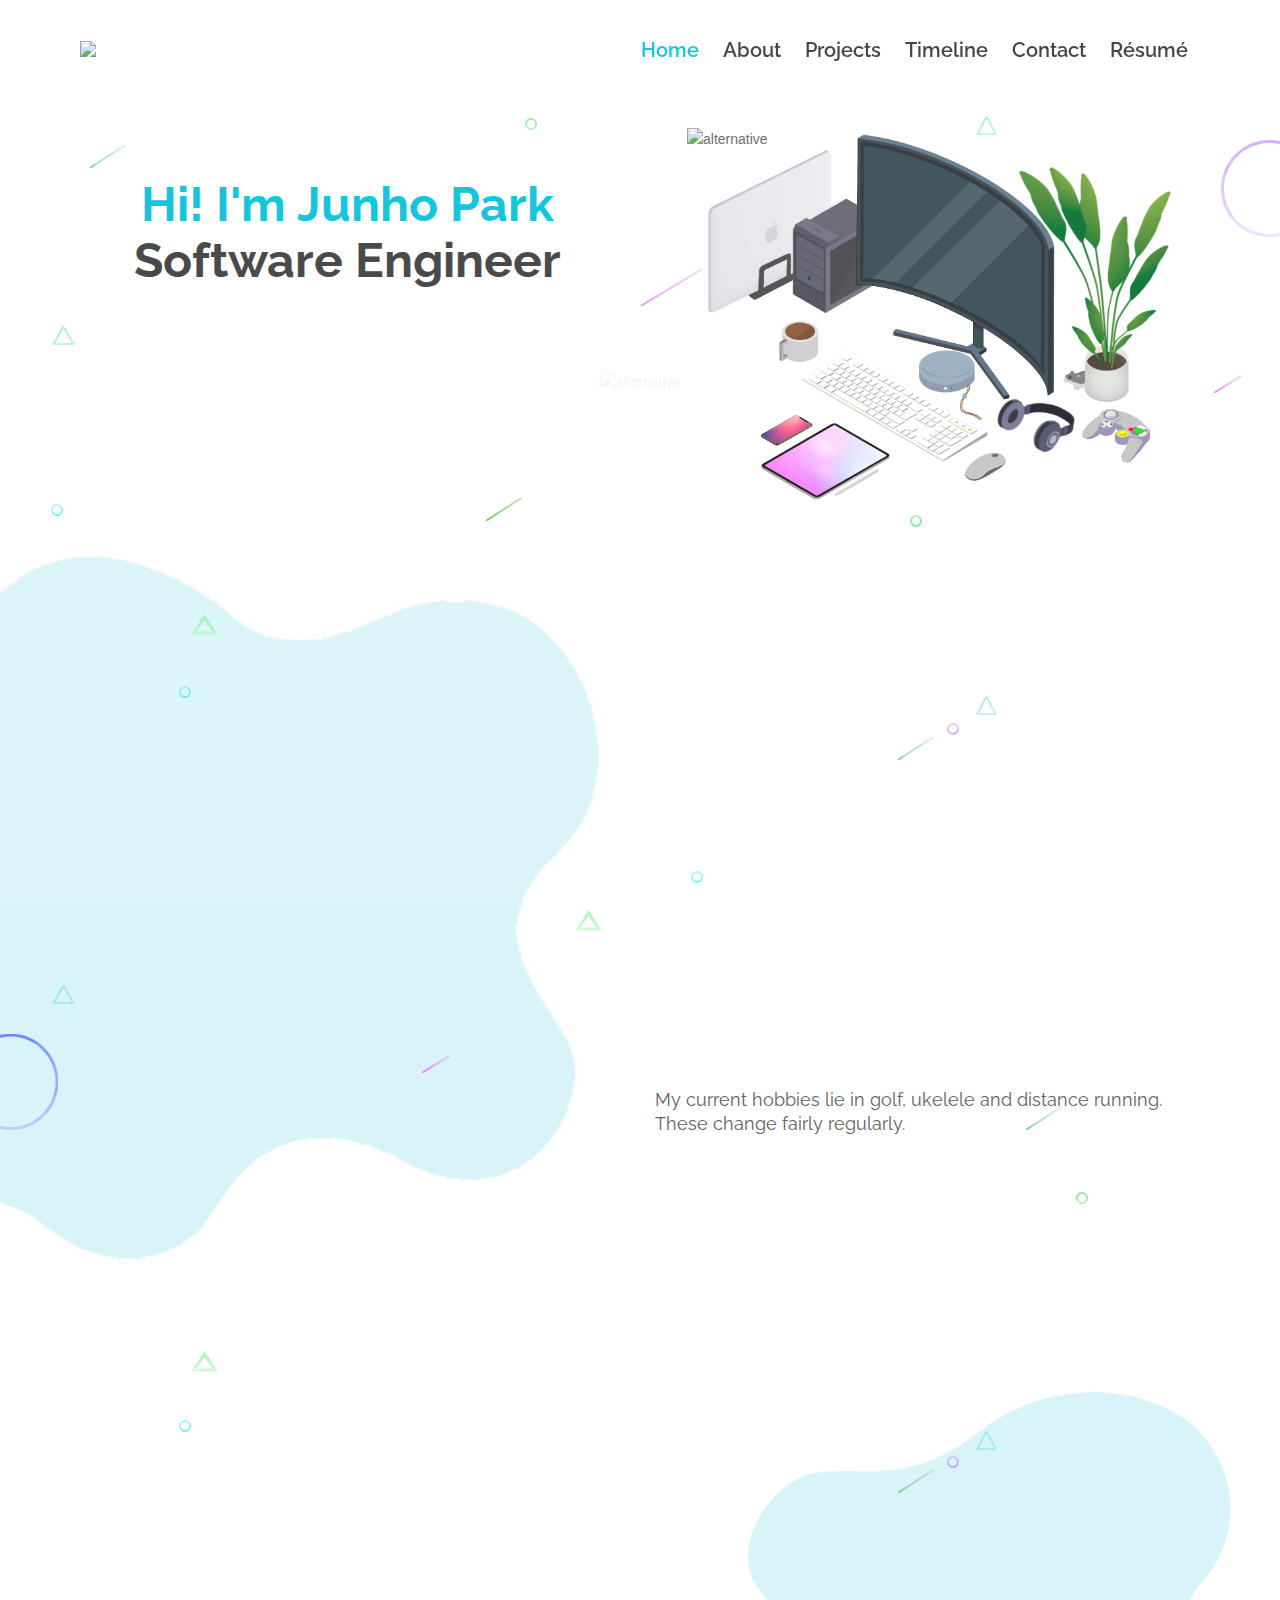
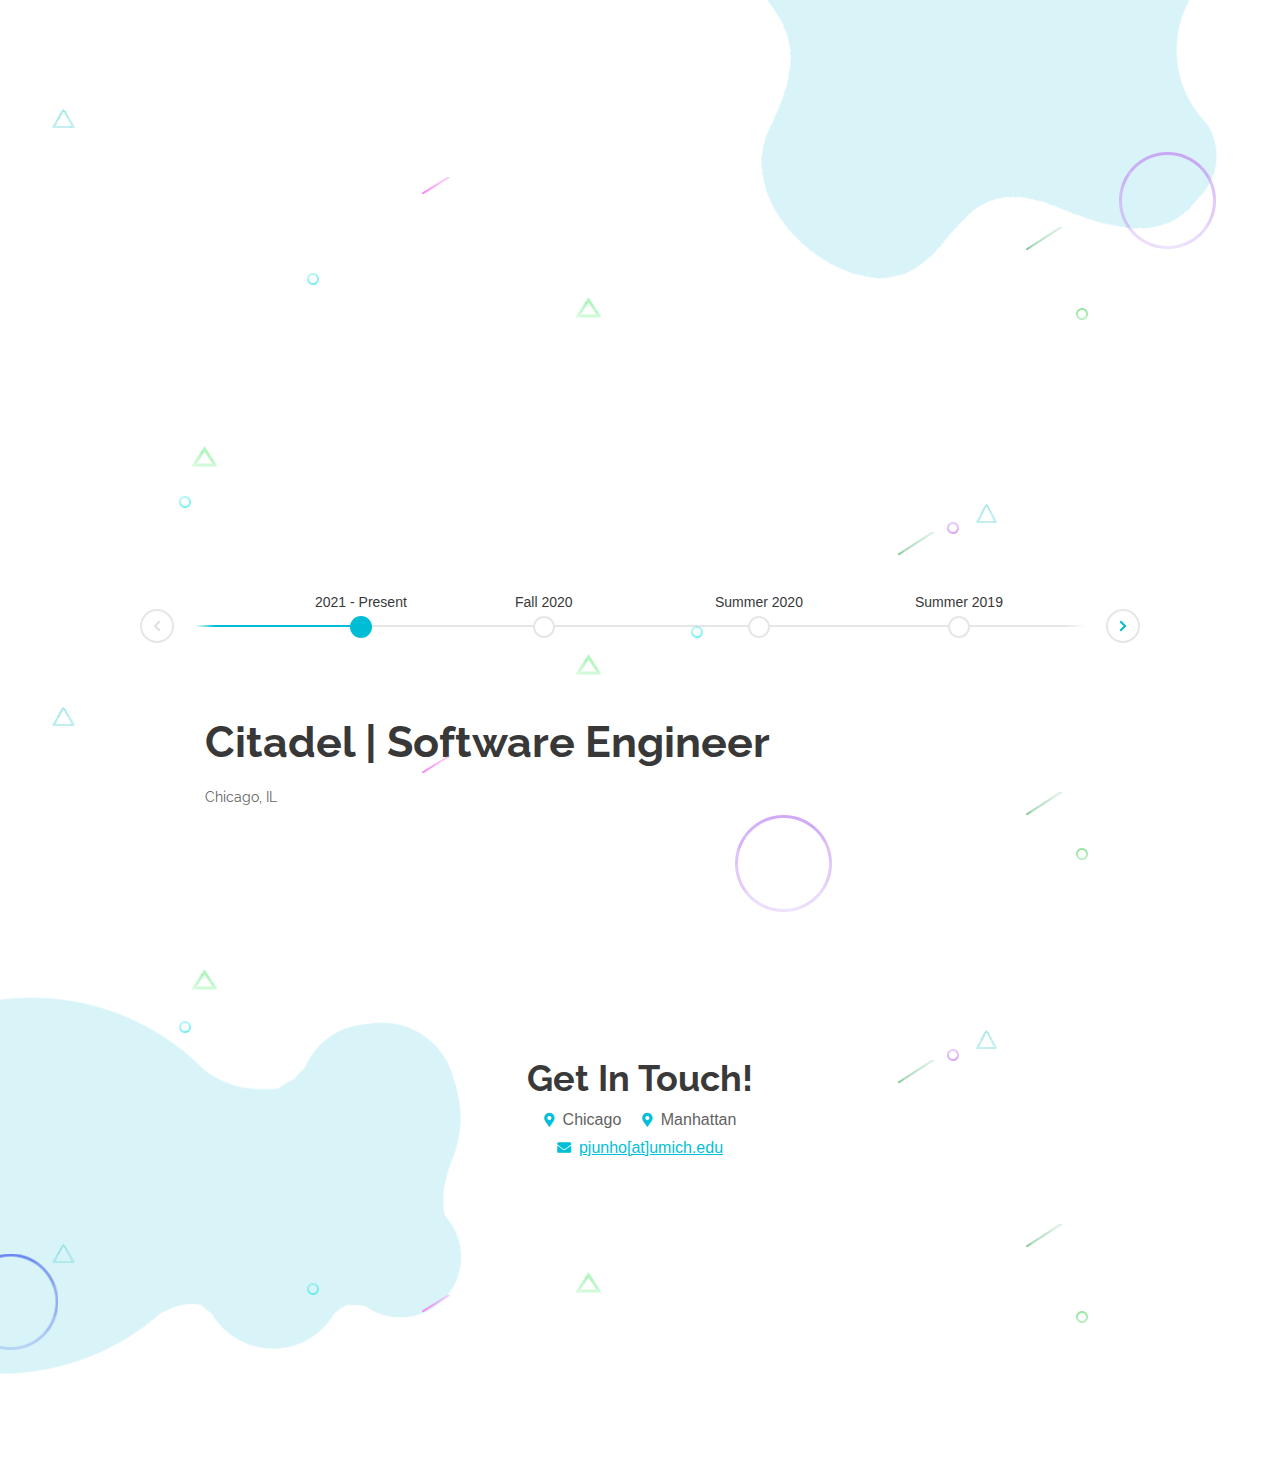
==== commit 9d5b22d1: "refresh" ====
--- a/index.html
+++ b/index.html
@@ -1,418 +1,686 @@
 <!DOCTYPE html>
-<html lang="en" class="no-js">
-    <head>
-        <meta name="viewport" content="width=device-width, initial-scale=1, shrink-to-fit=no">
-        <meta charset="UTF-8">
-        <title>Junho Park - Personal Website</title>
-        <link rel = "icon" type = "image/png" href = "img/logo.png">
-
-        <link href="https://fonts.googleapis.com/css?family=Poppins:100,200,400,300,500,600,700" rel="stylesheet"> 
-        <link rel="stylesheet" href="css/slider.css">
-        <link rel="stylesheet" href="css/font-awesome.min.css"> <!-- symbol in pages-->
-        <link rel="stylesheet" href="css/bootstrap.css"> 
-        <link rel="stylesheet" href="css/magnific-popup.css"> <!-- for dog gif only -->									
-        <link rel="stylesheet" href="css/jquery-ui.css">				
-        <link rel="stylesheet" href="css/nice-select.css">							
-        <link rel="stylesheet" href="css/animate.min.css">
-        <link rel="stylesheet" href="css/owl.carousel.css">	
-        <link rel="stylesheet" href="css/linearicons.css">	
-        <link rel="stylesheet" href="css/main.css">
-        <script src="js/slider.js"></script>
-    </head>
-
-    <body>	
-        <header id="header">
-            <div class="container main-menu">
-                <div class="row align-items-center justify-content-between d-flex">
-                <div id="logo">
-                    <a href="index.html"><img src="img/signature.png" alt="Signature" /></a>
-                </div>
-                <nav id="nav-menu-container">
-                    <ul class="nav-menu">
-                    <li><a href="#home">Home</a></li>
-                    <li><a href="#about">About</a></li>
-                    <li><a href="#projects">Projects</a></li>
-                    <li><a href="#myTimeline">Timeline</a></li>
-                    <li class="menu-has-children"><a href="">Pages</a>
-                        <ul>
-                        <li><a href="https://www.instagram.com/didjunho/">Instagram</a></li>
-                        <li><a href="https://github.com/didjunho">Github</a></li>
-                        <li><a href="https://www.linkedin.com/in/pjunho/">LinkedIn</a></li>
-                        <li><a href="img/junho_park_resume.pdf">Résumé</a></li>				                		
-                        </ul>
-                    </li>					          					          		          
+<html lang="en">
+<head>
+    <meta charset="utf-8">
+    <meta name="viewport" content="width=device-width, initial-scale=1, shrink-to-fit=no">
+    
+    <!-- SEO Meta Tags -->
+    <meta name="description" content="Create a stylish landing page for your business startup and get leads for the offered services with this HTML landing page template.">
+    <meta name="author" content="Inovatik">
+
+    <!-- OG Meta Tags to improve the way the post looks when you share the page on LinkedIn, Facebook, Google+ -->
+	<meta property="og:site_name" content="" /> <!-- website name -->
+	<meta property="og:site" content="" /> <!-- website link -->
+	<meta property="og:title" content=""/> <!-- title shown in the actual shared post -->
+	<meta property="og:description" content="" /> <!-- description shown in the actual shared post -->
+	<meta property="og:image" content="" /> <!-- image link, make sure it's jpg -->
+	<meta property="og:url" content="" /> <!-- where do you want your post to link to -->
+	<meta property="og:type" content="article" />
+	
+<!--For the tabs-->
+  <script>document.getElementsByTagName("html")[0].className += " js";</script>
+  <link rel="stylesheet" href="assets/css/style.css">
+<link rel="stylesheet" href="assets/css/style.scss">
+
+	
+    <!-- Website Title -->
+    <title>Junho Park</title>
+    
+    <!-- Styles -->
+    <link href="https://fonts.googleapis.com/css?family=Raleway:400,400i,600,700,700i&amp;subset=latin-ext" rel="stylesheet">
+    <link href="css/bootstrap.css" rel="stylesheet">
+    <link href="css/fontawesome-all.css" rel="stylesheet">
+    <link href="css/swiper.css" rel="stylesheet">
+	<link href="css/magnific-popup.css" rel="stylesheet">
+	<link href="css/styles.css" rel="stylesheet">
+	<link href="css/styles.scss" rel="stylesheet">
+	<!--Owl Carousel -->
+	<link rel="stylesheet" href="owlcarousel/owl.carousel.min.css">
+	<link rel = "stylesheet" href="owlcarousel/owl.theme.default.min.css">
+	<!-- Favicon  -->
+    <link rel="icon" href="images/signature.png">
+</head>
+<body data-spy="scroll" data-target=".fixed-top">
+    
+    <!-- Preloader -->
+
+
+	<div class="spinner-wrapper">
+        <div class="spinner">
+          
+            <div class="bounce2">
+				<img src="images/signature.png" alt="alternative">
+			</div>
+           
+        </div>
+    </div>
+	
+    <!-- end of preloader -->
+    
+
+    <!-- Navigation -->
+    <nav class="navbar navbar-expand-lg navbar-dark navbar-custom fixed-top">
+        <!-- Text Logo - Use this if you don't have a graphic logo -->
+        <!-- <a class="navbar-brand logo-text page-scroll" href="index.html">Evolo</a> -->
+
+        <!-- Image Logo -->
+        <a class="navbar-brand logo-image" href="index.html"><img src="images/signature.png" alt="alternative"></a>
+        
+        <!-- Mobile Menu Toggle Button -->
+        <button class="navbar-toggler" type="button" data-toggle="collapse" data-target="#navbarsExampleDefault" aria-controls="navbarsExampleDefault" aria-expanded="false" aria-label="Toggle navigation">
+            <span class="navbar-toggler-awesome fas fa-bars"></span>
+            <span class="navbar-toggler-awesome fas fa-times"></span>
+        </button>
+        <!-- end of mobile menu toggle button -->
+
+        <div class="collapse navbar-collapse" id="navbarsExampleDefault">
+            <ul class="navbar-nav ml-auto movetoRight">
+                <li class="nav-item">
+                    <a class="nav-link page-scroll" href="#header">Home <span class="sr-only">(current)</span></a>
+                </li>
+                <li class="nav-item">
+                    <a class="nav-link page-scroll" href="#services">About</a>
+                </li>
+                <li class="nav-item">
+                    <a class="nav-link page-scroll" href="#pricing">Projects</a>
+                </li>
+				<li class="nav-item">
+                    <a class="nav-link page-scroll" href="#request">Timeline</a>
+                </li>
+
+				<!-- Dropdown Menu -->          
+                <li class="nav-item">
+                    <a class="nav-link page-scroll" href="#contact">Contact</a>
+                    <!--<div class="dropdown-menu" aria-labelledby="navbarDropdown">
+                        <a class="dropdown-item" href="images/JunhoParkResume.pdf"><span class="item-text">R&eacutesum&eacute</span></a>
+                        <div class="dropdown-items-divide-hr"></div>
+                        <a class="dropdown-item" href="https://www.linkedin.com/in/pjunho/"><span class="item-text">LinkedIn</span></a>
+						<div class="dropdown-items-divide-hr"></div>
+                        <a class="dropdown-item" href="https://github.com/didjunho"><span class="item-text">Github</span></a>
+                    </div>-->
+                </li>
+                <!-- end of dropdown menu -->
+				<li class="nav-item">
+                    <a class="nav-link page-scroll" href="images/JunhoParkResume.pdf">R&eacutesum&eacute</a>
+                </li>
+
+               
+            </ul>
+         
+        </div>
+    </nav> <!-- end of navbar -->
+    <!-- end of navigation -->
+
+
+    <!-- Header -->
+    <header id="header" class="header">
+        <div class="header-content jangleFix">
+            <div class="container">
+                <div class="row">
+                    <div class="col-lg-6">
+                        <div class="text-container buttonme">
+							<div class="comeintop">
+								<h1><span class="turquoise">Hi! I'm Junho Park</span> Software Engineer</h1>
+								<p class="p-large"> </p>
+							</div>
+                          <!--  <a class="btn-solid-lg page-scroll comeinleft" href="#">PROJECTS</a>-->
+                        </div> <!-- end of text-container -->
+                    </div> <!-- end of col -->
+                    <div class="col-lg-6">
+                        <div class="image-container ImgCont">
+                           <!-- <img class="img-fluid" src="images/header-teamwork.png" alt="alternative">-->
+						  
+							 
+							  <img class="img-fluid monitorImg" src="images/Tools-monitor.PNG" alt="alternative">
+									<div class="monitorhoverWrapper">
+										<div id="monitorhoverShow">LG 5120X2160 Ultrawide</div>
+									</div>
+									<div id="monitorhoverLine"></div>
+									<div id="monitorhoverShade"> 
+										<img class="monitorhoverImg" src="images/Tools-monitorShade.PNG" alt="alternative">
+									</div>
+								<img class="img-fluid bubbleImg" src="images/Bubble1.PNG" alt="alternative">
+							  
+							  <img class="img-fluid keyboardImg" src="images/Tools-keyboard.PNG" alt="alternative">
+									<div class="keyboardhoverWrapper"> 
+										<div id="keyboardhoverShow">Custom Caps <br>Gateron Yellow Switches</div>
+									</div>
+									<div id="keyboardhoverLine"></div>
+										<div id="keyboardhoverShade"> 
+										<img class="keyboardhoverImg" src="images/Tools-keyboardShade.PNG" alt="alternative">
+									</div>
+									
+							  <img class="img-fluid mouseImg" src="images/Tools-mouse.PNG" alt="alternative">
+									<div class="mousehoverWrapper"> 
+										<div id="mousehoverShow">Generic</div>
+									</div>
+									<div id="mousehoverLine"></div>
+										<div id="mousehoverShade"> 
+										<img class="mousehoverImg" src="images/Tools-mouseShade.PNG" alt="alternative">
+									</div>
+									
+									
+									
+									
+							  <img class="img-fluid plantImg" src="images/Tools-plant.PNG" alt="alternative">
+									<div class="planthoverWrapper"> 
+										<div id="planthoverShow">Plant</div>
+									</div>
+									<div id="planthoverLine"></div>
+										<div id="planthoverShade"> 
+										<img class="planthoverImg" src="images/Tools-plantShade.PNG" alt="alternative">
+									</div>
+									
+							  <img class="img-fluid headphoneImg" src="images/Tools-headphone.PNG" alt="alternative">
+									<div class="headphonehoverWrapper"> 
+										<div id="headphonehoverShow">B&ampO H95</div>
+									</div>
+									<div id="headphonehoverLine"></div>
+										<div id="headphonehoverShade"> 
+										<img class="headphonehoverImg" src="images/Tools-headphoneShade.PNG" alt="alternative">
+									</div>
+							  
+							  
+							    <img class="img-fluid covfefeImg" src="images/Tools-covfefe.PNG" alt="alternative">
+									<div class="covfefehoverWrapper"> 
+										<div id="covfefehoverShow">Forgotten Coast Coffee Kabiufa Beans</div>
+									</div>
+									<div id="covfefehoverLine"></div>
+									<div id="covfefehoverShade"> 
+										<img class="covfefehoverImg" src="images/Tools-covfefeShade.PNG" alt="alternative">
+									</div>
+									
+								<img class="img-fluid macbookImg" src="images/Tools-macbook.PNG" alt="alternative">
+									<div class="macbookhoverWrapper">
+										<div id="macbookhoverShow">Macbook Pro 2019 16"</div>
+									</div>
+									<div id="macbookhoverLine"></div>
+									<div id="macbookhoverShade"> 
+										<img class="macbookhoverImg" src="images/Tools-macbookShade.PNG" alt="alternative">
+									</div>
+
+
+							  <img class="img-fluid desktopImg" src="images/Tools-desktop.PNG" alt="alternative">
+									<div class="desktophoverWrapper">
+										<div id="desktophoverShow">AMD 5900X RTX 3080 32GB DDR4 4TB SSD</div>
+									</div>
+									<div id="desktophoverLine"></div>
+									<div id="desktophoverShade"> 
+										<img class="desktophoverImg" src="images/Tools-desktopShade.PNG" alt="alternative">
+									</div>
+							 <!-- <img class="img-fluid ratImg" src="images/Tools-rat.PNG" alt="alternative">-->
+							  <img class="img-fluid ratrunImg" src="images/HamGif.gif" alt="alternative">
+									<div class="rathoverWrapper"> 
+										<div id="rathoverShow">Mochi</div>
+									</div>
+									<div id="rathoverLine"></div>
+										<div id="rathoverShade"> 
+										<img class="rathoverImg" src="images/Tools-ratShade.PNG" alt="alternative">
+									</div>
+									
+									
+									
+									
+							  <img class="img-fluid speakerImg" src="images/Tools-speaker.PNG" alt="alternative">
+								<div class="speakerhoverWrapper">
+										<div id="speakerhoverShow">B&ampO A1</div>
+									</div>
+								<div id="speakerhoverLine"></div>
+									<div id="speakerhoverShade"> 
+										<img class="speakerhoverImg" src="images/Tools-speakerShade.PNG" alt="alternative">
+									</div>
+							  
+							  <img class="img-fluid controllerImg" src="images/Tools-controller.PNG" alt="alternative">
+									<div class="controllerhoverWrapper"> 
+										<div id="controllerhoverShow">Wavebird</div>
+									</div>
+									<div id="controllerhoverLine"></div>
+										<div id="controllerhoverShade"> 
+										<img class="controllerhoverImg" src="images/Tools-controllerShade.PNG" alt="alternative">
+									</div>
+									
+									
+							  <img class="img-fluid iphoneImg" src="images/Tools-iphone.PNG" alt="alternative">
+								<div class="iphonehoverWrapper">
+										<div id="iphonehoverShow">iPhone X</div>
+									</div>
+								<div id="iphonehoverLine"></div>
+								<div id="iphonehoverShade"> 
+										<img class="iphonehoverImg" src="images/Tools-iphoneShade.PNG" alt="alternative">
+									</div>
+								
+							  <img class="img-fluid ipadImg" src="images/Tools-ipad.PNG" alt="alternative">
+								<div class="ipadhoverWrapper">
+										<div id="ipadhoverShow">iPad Pro 11" 2018 Apple Pencil 2</div>
+									</div>
+								<div id="ipadhoverLine"></div>
+									<div id="ipadhoverShade"> 
+										<img class="ipadhoverImg" src="images/Tools-ipadShade.PNG" alt="alternative">
+									</div>
+							  
+                        </div> <!-- end of image-container -->
+                    </div> <!-- end of col -->
+					 
+                </div> <!-- end of row -->
+            </div> <!-- end of container -->
+				<img class="oval-one" src="images/bigOval.png" alt="">
+				<img class="shape-three" src="images/triangle.png" alt ="">	
+				<img class="shape-four" src="images/line.png" alt="">
+				<img class="shape-five" src="images/bigLine.png" alt="">
+				<img class="shape-six" src="images/line3.png" alt="">
+				<img class="shape-seven" src="images/smolCircle.png" alt="">
+				<img class="shape-eight" src="images/line2.png" alt="">
+				<img class="shape-nine" src="images/smolCircle2.png" alt="">
+				<img class="shape-ten" src="images/triangle.png" alt ="">
+				<img class="shape-eleven" src="images/smolOval.png" alt="">			
+        </div> <!-- end of header-content -->
+			
+    </header> <!-- end of header -->
+    <!-- end of header -->
+
+
+
+<!-- Services -->
+    <div id="services" class="cards-1 jangleFix">
+        <div class="container">
+             <div class="row">
+                <div class="col-lg-6">
+                    <div class="image-container">
+                        <img class="img-fluid comeup" src="images/aboutpic.png" width="400" height="500" alt="alternative">
+                    </div> <!-- end of image-container -->
+                </div> <!-- end of col -->
+                <div class="col-lg-6">
+					<br>
+					<br>
+					<br>
+					<br>
+                    <h2 class="topin">About Me</h2>
+						<div class="About_Me">
+							<p class="p-large1 comeright1"> I was born in Tokyo in 1999 where I lived until my arrival to the US at 4 years old. I spent my childhood in the suburbs of Atlanta.</p>
+							<p class="p-large1 comeright2"> After high school, I chose to attend the University of Michigan's College of Engineering pursuing a degree in Computer Science with a few assorted minors.</p>
+							<p class="p-large1 comeright3"> I completed my Bachelor's on April 2021, and I am now currently a Software Engineer at Citadel in Chicago.</p>
+							<p class="p-large1 comeright4"> My current hobbies lie in golf, ukelele and distance running. These change fairly regularly.</p>
+						</div>
+
+                </div> <!-- end of col -->
+				
+            </div> <!-- end of row -->
+				
+        </div> <!-- end of container -->
+
+				<img class="ab-one" src="images/bigOval1.png" alt="">
+				<img class="ab-two" src="images/triangle1.png" alt ="">
+				<img class="ab-two1" src="images/triangle1.png" alt ="">	
+				<img class="ab-three" src="images/triangle.png" alt ="">
+				<img class="ab-four" src="images/line.png" alt="">
+				<img class="ab-four1" src="images/line.png" alt="">
+				<img class="ab-six" src="images/line3.png" alt="">
+				<img class="ab-nine" src="images/smolCircle2.png" alt="">
+				<img class="ab-nine1" src="images/smolCircle2.png" alt="">
+				<img class="ab-nine2" src="images/smolCircle3.png" alt="">
+				<img class="ab-ten" src="images/triangle.png" alt ="">
+				<img class="ab-eleven" src="images/smolOval.png" alt="">	
+    </div> <!-- end of cards-1 -->
+	
+    <!-- end of services -->
+
+
+    <!-- Pricing -->
+    <div id="pricing" class="cards-2 jangleFix">
+ <!--<img class="img-fluid worksBackground" src="images/works-background.png" alt="alternative">-->
+        <div class="container">
+		
+              <section id="portfolio" class="site-section section-portfolio">
+			<div class="text-center worksDown">
+                    <h2 class = "marginNeed">Previous Projects</h2>
+                    <img src="assets/img/lines.svg" class="img-lines" alt="lines">
+            </div>
+			
+			<div class="row">
+                    <div class="col-md-6 col-xs-6">
+                        <div class="portfolio-item comeinleftproj">
+                            <img src="assets/img/portfolio-1.jpg" class="img-res" alt="">
+                            <div class="portfolio-item-info">
+                                <h4 class="projTitle">Endow</h4>
+								<p class="projDesc"> Proprietary equities trading strategies focused on providing higher EAR than traditional high yield savings accounts. </p>
+								<br>
+								<p class="projDesc"> Built in collaboration with Shashank Murching, Monica Wang, Leonardo Tang and Harvey Reeves. </p>
+                            </div><!-- /.portfolio-item-info -->
+                        </div><!-- /.portfolio-item -->
+                    </div>
+                    <div class="col-md-6 col-xs-6">
+                        <div class="portfolio-item comeinrightproj">
+                            <img src="assets/img/portfolio-2.jpg" class="img-res" alt="">
+                            <div class="portfolio-item-info">
+                                <h4 class="projTitle">Sents</h4>
+								<p class="projDesc"> Sents is a tool that attempts to predict changes in securities in the market using realtime online messages scraped from all over the internet. </p>
+								<br>
+								<p class="projDesc"> After much effort, it was determined that reliable alpha could not be generated with our sentiment measuring methods. </p>
+								<br>
+								<p class="projDesc"> Built in collaboration with Samast Varma and Sahil Patel. </p>
+                            </div><!-- /.portfolio-item-info -->
+                        </div><!-- /.portfolio-item -->
+                    </div>
+                    
+			</div>
+
+        </section><!-- /.secton-portfolio -->
+				
+        </div> <!-- end of container -->
+
+
+
+				<img class="work-one" src="images/bigOval.png" alt="">
+				<img class="work-two" src="images/triangle1.png" alt ="">
+				<img class="work-two1" src="images/triangle1.png" alt ="">	
+				<img class="work-three" src="images/triangle.png" alt ="">
+				<img class="work-four" src="images/line.png" alt="">
+				<img class="work-four1" src="images/line.png" alt="">
+				<img class="work-six" src="images/line3.png" alt="">
+				<img class="work-nine" src="images/smolCircle2.png" alt="">
+				<img class="work-nine1" src="images/smolCircle2.png" alt="">
+				<img class="work-nine2" src="images/smolCircle3.png" alt="">
+				<img class="work-ten" src="images/triangle.png" alt ="">
+				<img class="work-eleven" src="images/smolOval.png" alt="">	
+    </div> <!-- end of cards-2 -->
+    <!-- end of pricing -->
+
+    
+
+ <!-- Request -->
+    <div id="request" class="form-1 jangleFix">
+        <div class="container">
+		 <h2 class="timehead timeDown">My Timeline</h2>
+		 <p class="timedesc worksUp"></p>
+            <div class="row">
+                 
+				 
+				 <section class="cd-h-timeline js-cd-h-timeline margin-bottom-md">
+
+
+					<div class="cd-h-timeline__container container">
+					  <div class="cd-h-timeline__dates">
+						<div class="cd-h-timeline__line">
+						  <ol>
+							<li><a href="#0" data-date="16/01/2014" class="cd-h-timeline__date cd-h-timeline__date--selected">2021 - Present</a></li>
+							<li><a href="#0" data-date="28/02/2014" class="cd-h-timeline__date">Fall 2020</a></li>
+							<li><a href="#0" data-date="20/04/2014" class="cd-h-timeline__date">Summer 2020</a></li>
+							<li><a href="#0" data-date="20/05/2014" class="cd-h-timeline__date">Summer 2019</a></li>
+							<li><a href="#0" data-date="09/07/2014" class="cd-h-timeline__date">Fall 2018</a></li>
+							<li><a href="#0" data-date="30/08/2014" class="cd-h-timeline__date">Summer 2018</a></li>
+							<li><a href="#0" data-date="15/09/2014" class="cd-h-timeline__date">Fall 2017</a></li>
+							<li><a href="#0" data-date="01/11/2014" class="cd-h-timeline__date">Summer 2017</a></li>
+							<li><a href="#0" data-date="10/12/2014" class="cd-h-timeline__date">Spring 2017</a></li>
+							<li><a href="#0" data-date="19/01/2015" class="cd-h-timeline__date">Summer 2016</a></li>
+						  </ol>
+
+						  <span class="cd-h-timeline__filling-line" aria-hidden="true"></span>
+						</div> <!-- .cd-h-timeline__line -->
+					  </div> <!-- .cd-h-timeline__dates -->
+						
+					  <ul>
+						<li><a href="#0" class="text-replace cd-h-timeline__navigation cd-h-timeline__navigation--prev cd-h-timeline__navigation--inactive">Prev</a></li>
+						<li><a href="#0" class="text-replace cd-h-timeline__navigation cd-h-timeline__navigation--next">Next</a></li>
+					  </ul>
+					</div> <!-- .cd-h-timeline__container -->
+
+					<div class="cd-h-timeline__events">
+					  <ol>
+						<li class="cd-h-timeline__event cd-h-timeline__event--selected text-component">
+						  <div class="cd-h-timeline__event-content container">
+							<h2 class="cd-h-timeline__event-title">Citadel | Software Engineer</h2>
+							<p class="cd-h-timeline__event-description"> 
+								Chicago, IL
+							</p>
+							<p class="cd-h-timeline__event-description color-contrast-medium noSee"> 
+								Moving on to exciting new things! Lorem ipsum dolor sit amet, consectetur adipisicing elit.Illum praesentium quia velit nulla adipisci?  Consequuntur aspernatur 
+							</p>
+						  </div>
+						</li>
+
+						<li class="cd-h-timeline__event text-component">
+						  <div class="cd-h-timeline__event-content container">
+							<h2 class="cd-h-timeline__event-title">Google | Software Engineer Intern</h2>
+							<p class="cd-h-timeline__event-description"> 
+								Los Angeles, CA
+							</p>
+							<p class="cd-h-timeline__event-description color-contrast-medium noSee"> 
+							  Lorem ipsum dolor sit amet, consectetur adipisicing elit. Illum praesentium officia, fugit recusandae ipsa, quia velit nulla adipisci? Consequuntur aspernatur at, 
+							</p>
+						  </div>
+						</li>
+
+						<li class="cd-h-timeline__event text-component">
+						  <div class="cd-h-timeline__event-content container">
+							<h2 class="cd-h-timeline__event-title">Wolverine Trading | Software Engineer Intern</h2>
+							<p class="cd-h-timeline__event-description"> 
+								Chicago, IL
+							</p>
+							<p class="cd-h-timeline__event-description color-contrast-medium noSee"> 
+							  Lorem ipsum dolor sit amet, consectetur adipisicing elit. Illum praesentium officia, fugit recusandae ipsa, quia velit nulla adipisci? Consequuntur aspernatur at, 
+							</p>
+						  </div>
+						</li>
+
+						<li class="cd-h-timeline__event text-component">
+						  <div class="cd-h-timeline__event-content container">
+							<h2 class="cd-h-timeline__event-title">Barclays | Summer Analyst</h2>
+							<p class="cd-h-timeline__event-description"> 
+								New York City, NY
+							</p>
+							<p class="cd-h-timeline__event-description color-contrast-medium noSee"> 
+							  Lorem ipsum dolor sit amet, consectetur adipisicing elit. Illum praesentium officia, fugit recusandae ipsa, quia velit nulla adipisci? Consequuntur aspernatur at, 
+							</p>
+						  </div>
+						</li>
+
+						<li class="cd-h-timeline__event text-component">
+						  <div class="cd-h-timeline__event-content container">
+							<h2 class="cd-h-timeline__event-title">AT&ampT | Technical Consultant Intern</h2>
+							<p class="cd-h-timeline__event-description color-contrast-medium"> 
+								Atlanta, GA
+							</p>
+							<p class="cd-h-timeline__event-description color-contrast-medium noSee"> 
+							  Lorem ipsum dolor sit amet, consectetur adipisicing elit. Illum praesentium officia, fugit recusandae ipsa, quia velit nulla adipisci? Consequuntur aspernatur at, 
+							</p>
+						  </div>
+						</li>
+
+						<li class="cd-h-timeline__event text-component">
+						  <div class="cd-h-timeline__event-content container">
+							<h2 class="cd-h-timeline__event-title">Cisco Systems | Technical Sales Intern</h2>
+							<p class="cd-h-timeline__event-description"> 
+								Atlanta, GA | San Jose, CA | Research Triangle Park, NC
+							</p>
+							<p class="cd-h-timeline__event-description color-contrast-medium noSee"> 
+							  Lorem ipsum dolor sit amet, consectetur adipisicing elit. Illum praesentium officia, fugit recusandae ipsa, quia velit nulla adipisci? Consequuntur aspernatur at, 
+							</p>
+						  </div>
+						</li>
+
+						<li class="cd-h-timeline__event text-component">
+						  <div class="cd-h-timeline__event-content container">
+							<h2 class="cd-h-timeline__event-title">University of Michigan | College of Engineering</h2>
+							<p class="cd-h-timeline__event-description"> 
+								Ann Arbor, MI
+							</p>
+							<p class="cd-h-timeline__event-description color-contrast-medium noSee"> 
+							  Lorem ipsum dolor sit amet, consectetur adipisicing elit. Illum praesentium officia, fugit recusandae ipsa, quia velit nulla adipisci? Consequuntur aspernatur at,
+							</p>
+						  </div>
+						</li>
+
+						<li class="cd-h-timeline__event text-component">
+						  <div class="cd-h-timeline__event-content container">
+							<h2 class="cd-h-timeline__event-title">Cisco Systems | Intern Coordinator</h2>
+							<p class="cd-h-timeline__event-description"> 
+								Atlanta, GA
+							</p>
+							<p class="cd-h-timeline__event-description color-contrast-medium noSee"> 
+							  Lorem ipsum dolor sit amet, consectetur adipisicing elit. Illum praesentium officia, fugit recusandae ipsa, quia velit nulla adipisci? Consequuntur aspernatur at,
+							</p>
+						  </div>
+						</li>
+
+						<li class="cd-h-timeline__event text-component">
+						  <div class="cd-h-timeline__event-content container">
+							<h2 class="cd-h-timeline__event-title">Northview High School | Graduation</h2>
+							<p class="cd-h-timeline__event-description"> 
+								Johns Creek, GA
+							</p>
+							<p class="cd-h-timeline__event-description color-contrast-medium noSee"> 
+							  Lorem ipsum dolor sit amet, consectetur adipisicing elit. Illum praesentium officia, fugit recusandae ipsa, quia velit nulla adipisci? Consequuntur aspernatur at, 
+							</p>
+						  </div>
+						</li>
+
+						<li class="cd-h-timeline__event text-component">
+						  <div class="cd-h-timeline__event-content container">
+							<h2 class="cd-h-timeline__event-title">Cisco Systems | Research Intern</h2>
+							<p class="cd-h-timeline__event-description"> 
+								Atlanta, GA
+							</p>
+							<p class="cd-h-timeline__event-description color-contrast-medium noSee"> 
+							  Lorem ipsum dolor sit amet, consectetur adipisicing elit. Illum praesentium officia, fugit recusandae ipsa, quia velit nulla adipisci? Consequuntur aspernatur at, 
+							</p>
+						  </div>
+						</li>
+
+						
+					  </ol>
+					</div> <!-- .cd-h-timeline__events -->
+				  </section>
+  
+				  
+            </div> <!-- end of row -->
+        </div> <!-- end of container -->
+				<img class="ti-one" src="images/bigOval.png" alt="">
+				<img class="ab-two" src="images/triangle1.png" alt ="">
+				<img class="ab-two1" src="images/triangle1.png" alt ="">	
+				<img class="ab-three" src="images/triangle.png" alt ="">
+				<img class="ab-four" src="images/line.png" alt="">
+				<img class="ab-four1" src="images/line.png" alt="">
+				<img class="ab-six" src="images/line3.png" alt="">
+				<img class="ab-nine" src="images/smolCircle2.png" alt="">
+				<img class="ab-nine1" src="images/smolCircle2.png" alt="">
+				<img class="ab-nine2" src="images/smolCircle3.png" alt="">
+				<img class="ab-ten" src="images/triangle.png" alt ="">
+				<img class="ab-eleven" src="images/smolOval.png" alt="">
+    </div> <!-- end of form-1 -->
+    <!-- end of request -->
+   
+
+
+	
+ 
+
+    <!-- Contact -->
+    <div id="contact" class="form-2 jangleFix">
+        <div class="container">
+            <div class="row">
+			
+                <div class="col-lg-12 setCenter">
+                    <h2 class="conDown2">Get In Touch!</h2>
+                    <ul class="list-unstyled li-space-lg">
+                        <!--<li class="address conDown">Hesitate to contact me</li>-->
+                        <li><i class="fas fa-map-marker-alt"></i>Chicago</li>
+						<li><i class="fas fa-map-marker-alt"></i>Manhattan</li>
+<br>
+                        <li><i class="fas fa-envelope"></i><a class="turquoise" href="mailto:pjunho@umich.edu">pjunho[at]umich.edu</a></li>
                     </ul>
-                </nav>    		
-                </div>
-            </div>
-        </header>
-
-        <div class="slides">
-        <!-- banner -->
-        <section class="banner-area">
-            <div class="container" id="home">
-                <div class="row fullscreen align-items-center justify-content-between">
-                    <div class="col-lg-6 col-md-6 banner-left">
-                        <h6>Hi! My name is</h6>
-                        <h1>Junho Park</h1>
-                        <p>
-                            University of Michigan Class of 2021
-                        </p>
-                    </div>
-                    <div class="col-lg-6 col-md-6 banner-right align-self-end">
-                        <img class="img-fluid" src="img/intro_pic.jpg" alt="">
-                    </div>
-                </div>
-            </div>					
-        </section>
-
-        <!-- about -->
-        <div id="about">
+                </div> <!-- end of col -->
+            </div> <!-- end of row -->
+            <!--social media-->
+			
+			<div class="footer">
         <div class="container">
-            <section class="home-about-area">
-                <div class="row align-items-center justify-content-between">
-                    <div class="col-lg-7 home-about-left">
-                        <img class="img-fluid" src="img/about-pic.jpg" alt="">
-                    </div>
-                    <div class="col-lg-5 home-about-right">
-                        <h6><font color="white">About Me</font></h6>
-                        <h1 class="text-uppercase"><font color="white">Personal Details</font></h1>
-                        <p>
-                            <font color="white">I was born in Tokyo in 1999 where I lived until my
-                            arrival to the US at 5 years old. I spent my childhood in the suburbs of
-                            Atlanta where I quickly gained an appreciation and fascination for technology, specifically computer science.<br /><br />
-                            As a senior in high school, it was an easy decision for me to choose to attend one of the best universities for
-                            computer science in the US - the University of Michigan. At UofM, I've learned
-                            so much and experienced a ton of personal growth not only from the computer science
-                            cirriculum provided by the university, but also from my social endeavors within my
-                            professional fraternity, my various roles across a plethora of clubs and also my
-                            girlfriend, Monica.<br /><br />
-                            My current interests lie in algorithmic trading, skateboarding, golfing,
-                            various design projects through the Adobe suite of applications and
-                            making sure Monica is well-fed.<br /><br />
-                            The devices shown in this section are the tools I use for my every day productivity and
-                            will consistently update as I switch to new devices.</font>
-                        </p>
-                    </div>
-                </div>	
-            </section>
-        </div>
-        </div>
-
-        <!-- projects -->
-        <section class="portfolio-area section-gap" id="portfolio">
-            <div id="projects" class="container">
-                <div class="row d-flex justify-content-center">
-                        <div class="menu-content pb-70 col-lg-8">
-                                <div class="title text-center">
-                                        <h1 class="mb-10"><font color="white">My Latest Projects</font></h1>
-                                        <p><font color="white">Spanning development, design, photography and more.</font></p>
-                                </div>
-                        </div>
-                </div>         
-                <div class="filters">
-                    <ul>
-                        <li class="active" data-filter="*"><font color="white">All</font></li>
-                        <li data-filter=".vector"><font color="white">Development</font></li>
-                        <li data-filter=".raster"><font color="white">Design</font></li>
-                        <li data-filter=".ui"><font color="white">Photography</font></li>
-                        <li data-filter=".printing"><font color="white">Miscellaneous</font></li>
-                    </ul>
-                </div>
-                <div class="filters-content">
-                    <div class="row grid">
-                        <div class="single-portfolio col-sm-4 all vector">
-                            <div class="relative">
-                                <div class="thumb">
-                                    <div class="overlay overlay-bg"></div>
-                                    <img class="image img-fluid" src="img/sents.png" alt="">
-                                </div>
-                                <a href="https://sents.dev">	
-                                    <div class="middle">
-                                        <div class="text align-self-center d-flex"><img src="img/preview.png" alt=""></div>
-                                    </div>
-                                </a>                              		
-                            </div>
-                            <div class="p-inner">
-                                <h4><font color="white">Stock Sentimence Tool</font></h4>
-                                <div class="cat"><font color="white">Development</font></div>
-                            </div>					                               
-                        </div>
-                        <div class="single-portfolio col-sm-4 all vector">
-                            <div class="relative">
-                                <div class="thumb">
-                                    <div class="overlay overlay-bg"></div>
-                                    <img class="image img-fluid" src="img/NN.png" alt="">
-                                </div>
-                                <a href="https://github.com/didjunho/mnistNeuralNet">	
-                                    <div class="middle">
-                                        <div class="text align-self-center d-flex"><img src="img/preview.png" alt=""></div>
-                                    </div>
-                                </a>                              		
-                            </div>
-                            <div class="p-inner">
-                                <h4><font color="white">Neural Network</font></h4>
-                                <div class="cat"><font color="white">Development</font></div>
-                            </div>					                               
-                        </div>
-                        <div class="single-portfolio col-sm-4 all raster">
-                            <div class="relative">
-                                <div class="thumb">
-                                    <div class="overlay overlay-bg"></div>
-                                    <img class="image img-fluid" src="img/logo.png" alt="">
-                                </div>
-                                <a href="https://github.com/didjunho/didjunho.github.io">	
-                                    <div class="middle">
-                                        <div class="text align-self-center d-flex"><img src="img/preview.png" alt=""></div>
-                                    </div>
-                                </a> 
-                            </div>
-                            <div class="p-inner">
-                                <h4><font color="white">Website</font></h4>
-                                <div class="cat"><font color="white">Design</font></div>
-                            </div>
-                        </div>
-                        <div class="single-portfolio col-sm-4 all ui">
-                            <div class="relative">
-                                <div class="thumb">
-                                    <div class="overlay overlay-bg"></div>
-                                    <img class="image img-fluid" src="img/instagram.png" alt="">
-                                </div>
-                                <a href="https://www.instagram.com/didjunho/">	
-                                    <div class="middle">
-                                        <div class="text align-self-center d-flex"><img src="img/preview.png" alt=""></div>
-                                    </div>
-                                </a>                            		
-                            </div> 
-                            <div class="p-inner">
-                                <h4><font color="white">Instagram</font></h4>
-                                <div class="cat"><font color="white">Photography</font></div>
-                            </div>
-                        </div>
-                        <div class="single-portfolio col-sm-4 all printing">
-                            <div class="relative">
-                                <div class="thumb">
-                                    <div class="overlay overlay-bg"></div>
-                                    <img class="image img-fluid" src="img/TBD.png" alt="">
-                                </div>
-                                <a href="img/dog.gif" class="img-pop-up">	
-                                    <div class="middle">
-                                        <div class="text align-self-center d-flex"><img src="img/preview.png" alt=""></div>
-                                    </div>
-                                </a>                             		
-                            </div>
-                            <div class="p-inner">
-                                <h4><font color="white">Options Evaluation and Risk Analysis</font></h4>
-                                <div class="cat"><font color="white">Miscellaneous</font></div>
-                            </div>
-                        </div>
-                        <div class="single-portfolio col-sm-4 all raster">
-                            <div class="relative">
-                                <div class="thumb">
-                                    <div class="overlay overlay-bg"></div>
-                                    <img class="image img-fluid" src="img/ktp.png" alt="">
-                                </div>
-                                <a href="https://github.com/sletap/KTPoints">	
-                                    <div class="middle">
-                                        <div class="text align-self-center d-flex"><img src="img/preview.png" alt=""></div>
-                                    </div>
-                                </a>                             		
-                            </div>
-                            <div class="p-inner">
-                                <h4><font color="white">Kappa Theta Pi App</font></h4>
-                                <div class="cat"><font color="white">Design</font></div>
-                            </div>
-                        </div>
-                    </div>
-                </div>    
-            </div>
-        </section>
-        
-        <!-- timeline -->
-        <section class="timeline pb-120 section-gap">
-            <div class="text-center" id="myTimeline">
-                <div class="menu-content pb-70">
-                    <div class="title text-center">
-                        <h1 class="mb-10">My Timeline</h1>
-                        <p>A journey, briefly.</p>
-                    </div>
-                </div>
-            </div>				
-                <ul>
-                <li>
-                    <div class="content">
-                            <img class="img-fluid mx-auto d-block mb-30" src="img/aboutBrand1.png" alt="">
-                    <h4>
-                        <time>Research Intern at Cisco Systems</time>
-                    </h4>
-                            <p>2016</p>
-                            <p>Atlanta</p>
-                    </div>
-                </li>
-                <li>
-                    <div class="content">
-                            <img class="img-fluid mx-auto d-block mb-30" src="img/aboutBrand5.png" alt="">
-                    <h4>
-                        <time>High School Diploma</time>
-                    </h4>
-                            <p>Northview High School</p>
-                            <p>Johns Creek, GA</p>
-                            <p>2017</p>
-                    </div>
-                </li>
-                <li>
-                    <div class="content">
-                            <img class="img-fluid mx-auto d-block mb-30" src="img/aboutBrand1.png" alt="">
-                    <h4>
-                        <time>Intern Coordinator at Cisco Systems</time>
-                    </h4>
-                            <p>2017</p>
-                            <p>Atlanta</p>
-                    </div>
-                </li>
-                <li>
-                    <div class="content">
-                        <img class="img-fluid mx-auto d-block mb-30" src="img/aboutBrand4.png" alt="">
-                    <h4>
-                        <time>Started Undergraduate at University of Michigan</time>
-                    </h4>
-                    <p>2017</p>
-                    </div>
-                </li>
-                <li>
-                    <div class="content">
-                        <img class="img-fluid mx-auto d-block mb-30" src="img/aboutBrand1.png" alt="">
-                    <h4>
-                        <time>Techincal Sales Intern at Cisco Systems</time>
-                    </h4>
-                            <p>2018</p>
-                            <p>Atlanta, San Jose, RTP</p>
-                    </div>
-                </li>
-                <li>
-                    <div class="content">
-                        <img class="img-fluid mx-auto d-block mb-30" src="img/aboutBrand2.png" alt="">
-                    <h4>
-                        <time>Innovation Intern at AT&T</time>
-                    </h4>
-                            <p>2018</p>
-                            <p>Atlanta, Los Angeles, Austin</p>
-                    </div>
-                </li>
-                <li>
-                    <div class="content">
-                        <img class="img-fluid mx-auto d-block mb-30" src="img/aboutBrand3.png" alt="">
-                    <h4>
-                        <time>Trading Analyst at Barclays</time>
-                    </h4>
-                            <p><b>2019</b></p>
-                            <p><b>Greater New York Area</b></p>
-                    </div>
-                </li>
-                </ul>
-        </section>	
-
-        <!-- brands -->
-        <section class="brands-area">
-            <div class="container">
-                <div class="brand-wrap">
-                    <div class="row align-items-center active-brand-carusel justify-content-start no-gutters">
-                        <div class="col single-brand">
-                            <img class="mx-auto img-fluid" src="img/brand1.png" alt="">
-                        </div>
-                        <div class="col single-brand">
-                            <img class="mx-auto img-fluid" src="img/brand2.png" alt="">
-                        </div>
-                        <div class="col single-brand">
-                            <img class="mx-auto img-fluid" src="img/brand3.png" alt="">
-                        </div>
-                        <div class="col single-brand">
-                            <img class="mx-auto img-fluid" src="img/brand4.png" alt="">
-                        </div>
-                        <div class="col single-brand">
-                            <img class="mx-auto img-fluid" src="img/brand5.png" alt="">
-                        </div>
-                    </div>
-                </div>
-            </div>
-        </section>
-
-        <!-- facts -->
-        <section class="facts-area section-gap" id="facts-area">
-            <div class="container">				
-                <div class="row">
-                    <div class="col-lg-3 col-md-6 single-fact">
-                        <h1 class="counter">34618</h1>
-                        <p>Lines of Code Written</p>
-                    </div>
-                    <div class="col-lg-3 col-md-6 single-fact">
-                        <h1 class="counter">4</h1>
-                        <p>Years of Corporate Experience</p>
-                    </div>
-                    <div class="col-lg-3 col-md-6 single-fact">
-                        <h1 class="counter">8</h1>
-                        <p>Programming Languages</p>
-                    </div>	
-                    <div class="col-lg-3 col-md-6 single-fact">
-                        <h1 class="counter">1560</h1>
-                        <p>Dollars Spent on Coffee Last Year</p>
-                    </div>												
-                </div>
-            </div>	
-        </section>
-
-        </div>
-
-        <script>
-            slider('.slides');
-        </script>
-
-        <!-- footer -->
-        <footer class="footer-area">
-                <div class="container">
-                    <div class="row-foot">
-                        <a href="https://www.facebook.com/junho.pikachu.park"><i class="icon-cog col-lg-auto col-md-6 fa-2x fa fa-facebook"></i></a>
-                        <a href="https://github.com/didjunho"><i class="icon-cog col-lg-auto col-md-6 fa-2x fa fa-github"></i></a>
-                        <a href="https://www.instagram.com/didjunho/"><i class="icon-cog col-lg-auto col-md-6 fa-2x fa fa-instagram"></i></a>
-                    </div>
-                    <div class="row-foot">
-                        <div class="col-lg-auto col-md-6">
-                            <div class="single-footer-widget">
-                                <p>Let's Connect!</p>
-                            </div>
-                        </div>
-                        <div class="col-lg-auto col-md-6">
-                            <div class="single-footer-widget">
-                                <p>E-mail: junhopark2001@gmail.com</p>
-                            </div>
-                        </div>
-                        <div class="col-lg-auto col-md-6 social-widget">
-                            <div class="single-footer-widget">
-                                <p>Cell: (404)-839-0599</p>
-                            </div>
-                        </div>
-                    </div>
-                </div>
-                <div class="col-auto" style="float:right; background:black; top:-40px;">
-                    <a class="smoothscroll" title="Back to Top" href="#top"><i class="fa fa-2x fa-arrow-up" aria-hidden="true"></i></a>
-                </div>
-            </footer>
-
-        <script src="js/vendor/jquery-2.2.4.min.js"></script>
-        <script src="js/popper.min.js"></script>
-        <script src="js/vendor/bootstrap.min.js"></script>			
-        <script src="js/easing.min.js"></script>			
-        <script src="js/hoverIntent.js"></script>
-        <script src="js/superfish.min.js"></script>	
-        <script src="js/jquery.magnific-popup.min.js"></script>	
-        <script src="js/jquery.tabs.min.js"></script>						
-        <script src="js/jquery.nice-select.min.js"></script>	
-        <script src="js/jquery.min-select.js"></script>
-        <script src="js/isotope.pkgd.min.js"></script>			
-        <script src="js/waypoints.min.js"></script>
-        <script src="js/jquery.counterup.min.js"></script>
-        <script src="js/simple-skillbar.js"></script>							
-        <script src="js/owl.carousel.min.js"></script>							
-        <script src="js/main.js"></script>	
-    </body>
+		
+            <div class="row">
+				<div class="col-md-4">
+				</div>
+                <div class="col-md-4">
+                    <div class="footer-col">
+                        <h4></h4>
+                        <span class="fa-stack conUp">
+                            <a href="https://www.facebook.com/junho.pikachu.park">
+                                <i class="fas fa-circle fa-stack-2x"></i>
+                                <i class="fab fa-facebook-f fa-stack-1x"></i>
+                            </a>
+                        </span>
+                        <span class="fa-stack conUp2">
+                            <a href="https://www.instagram.com/didjunho/">
+                                <i class="fas fa-circle fa-stack-2x"></i>
+                                <i class="fab fa-instagram fa-stack-1x"></i>
+                            </a>
+                        </span>
+                        <span class="fa-stack conUp4">
+                            <a href="https://www.linkedin.com/in/pjunho/">
+                                <i class="fas fa-circle fa-stack-2x"></i>
+                                <i class="fab fa-linkedin-in fa-stack-1x"></i>
+                            </a>
+                        </span>
+                    </div> 
+                </div> <!-- end of col -->
+				<div class="col-md-4">
+				</div>
+            </div> <!-- end of row -->
+        </div> <!-- end of container -->
+    </div> <!-- end of footer -->  
+			
+			
+        </div> <!-- end of container -->
+
+
+
+
+		<img class="work-one1" src="images/bigOval1.png" alt="">
+				<img class="foot-two" src="images/triangle1.png" alt ="">
+				<img class="work-two1" src="images/triangle1.png" alt ="">	
+				<img class="work-three" src="images/triangle.png" alt ="">
+				<img class="foot-four" src="images/line.png" alt="">
+				<img class="work-four1" src="images/line.png" alt="">
+				<img class="work-six" src="images/line3.png" alt="">
+				<img class="work-nine" src="images/smolCircle2.png" alt="">
+				<img class="foot-nine1" src="images/smolCircle2.png" alt="">
+				<img class="work-nine2" src="images/smolCircle3.png" alt="">
+				<img class="work-ten" src="images/triangle.png" alt ="">
+				<img class="foot-eleven" src="images/smolOval.png" alt="">	
+    </div> <!-- end of form-2 -->
+    <!-- end of contact -->
+
+
+    
+
+    <!-- Copyright -->
+<!--
+    <div class="copyright">
+        <div class="container">
+            <div class="row">
+                <div class="col-lg-12">
+                    <p class="p-small">Copyright © 2020 <a href="#">Junho Park</a></p>
+                </div> 
+            </div> 
+        </div> 
+    </div>  -->
+    <!-- end of copyright -->
+    
+    	
+    <!-- Scripts -->
+    <script src="js/jquery.min.js"></script> <!-- jQuery for Bootstrap's JavaScript plugins -->
+    <script src="js/popper.min.js"></script> <!-- Popper tooltip library for Bootstrap -->
+    <script src="js/bootstrap.min.js"></script> <!-- Bootstrap framework -->
+    <script src="js/jquery.easing.min.js"></script> <!-- jQuery Easing for smooth scrolling between anchors -->
+    <script src="js/swiper.min.js"></script> <!-- Swiper for image and text sliders -->
+    <script src="js/jquery.magnific-popup.js"></script> <!-- Magnific Popup for lightboxes -->
+    <script src="js/validator.min.js"></script> <!-- Validator.js - Bootstrap plugin that validates forms -->
+    <script src="js/scripts.js"></script> <!-- Custom scripts -->
+	<!-- PopUp Doggo-->
+	   <script src="assets/js/util.js"></script> <!-- util functions included in the CodyHouse framework -->
+  <script src="assets/js/swipe-content.js"></script> <!-- A Vanilla JavaScript plugin to detect touch interactions -->
+  <script src="assets/js/main.js"></script>
+	<!-- owl carousel -->
+	<!--<script src="owlcarousel/jquery.min.js"></script>-->
+    <script src="owlcarousel/owl.carousel.min.js"></script>
+    <script src="js/main.js"></script>
+</body>
 </html>--- a/assets/css/style.css
+++ b/assets/css/style.css
@@ -0,0 +1 @@
+@import url("https://fonts.googleapis.com/css2?family=Raleway:ital,wght@0,400;0,600;0,700;1,400;1,700&display=swap");*,*::after,*::before{box-sizing:inherit}*{font:inherit}html,applet,object,iframe,h1,h2,h3,h4,h5,h6,p,blockquote,pre,a,abbr,acronym,address,big,cite,code,del,dfn,em,img,ins,kbd,q,s,samp,small,strike,strong,sub,sup,tt,var,b,u,i,center,dl,dt,dd,ol,ul,li,fieldset,form,label,legend,table,caption,tbody,tfoot,thead,tr,th,td,article,aside,canvas,details,embed,figure,figcaption,footer,header,hgroup,menu,nav,output,ruby,section,summary,time,mark,audio,video,hr{margin:0 auto;padding:0;border:0}html{box-sizing:border-box}body{background-color:hsl(0, 0%, 100%);background-color:var(--color-bg, white)}article,aside,details,figcaption,figure,footer,header,hgroup,menu,nav,section,main,form legend{display:block}ol,ul{list-style:none}blockquote,q{quotes:none}button,input,textarea,select{margin:0}.btn,.form-control,.link,.reset{background-color:transparent;padding:0;border:0;border-radius:0;color:inherit;line-height:inherit;-webkit-appearance:none;-moz-appearance:none;appearance:none}select.form-control::-ms-expand{display:none}textarea{resize:vertical;overflow:auto;vertical-align:top}input::-ms-clear{display:none}table{border-collapse:collapse;border-spacing:0}img,video,svg{max-width:100%}[data-theme]{background-color:hsl(0, 0%, 100%);background-color:var(--color-bg, #fff);color:hsl(240, 4%, 20%);color:var(--color-contrast-high, #313135)}:root{--space-unit:  1em;--space-xxxxs: calc(0.125*var(--space-unit));--space-xxxs:  calc(0.25*var(--space-unit));--space-xxs:   calc(0.375*var(--space-unit));--space-xs:    calc(0.5*var(--space-unit));--space-sm:    calc(0.75*var(--space-unit));--space-md:    calc(1.25*var(--space-unit));--space-lg:    calc(2*var(--space-unit));--space-xl:    calc(3.25*var(--space-unit));--space-xxl:   calc(5.25*var(--space-unit));--space-xxxl:  calc(8.5*var(--space-unit));--space-xxxxl: calc(13.75*var(--space-unit));--component-padding: var(--space-md)}:root{--max-width-xxs: 32rem;--max-width-xs:  38rem;--max-width-sm:  48rem;--max-width-md:  64rem;--max-width-lg:  80rem;--max-width-xl:  90rem;--max-width-xxl: 120rem}.container{width:calc(100% - 1.25em);width:calc(100% - 2*var(--component-padding));margin-left:auto;margin-right:auto}.max-width-xxs{max-width:32rem;max-width:var(--max-width-xxs)}.max-width-xs{max-width:38rem;max-width:var(--max-width-xs)}.max-width-sm{max-width:48rem;max-width:var(--max-width-sm)}.max-width-md{max-width:64rem;max-width:var(--max-width-md)}.max-width-lg{max-width:80rem;max-width:var(--max-width-lg)}.max-width-xl{max-width:90rem;max-width:var(--max-width-xl)}.max-width-xxl{max-width:120rem;max-width:var(--max-width-xxl)}.max-width-adaptive-sm{max-width:38rem;max-width:var(--max-width-xs)}@media (min-width: 64rem){.max-width-adaptive-sm{max-width:48rem;max-width:var(--max-width-sm)}}.max-width-adaptive-md{max-width:38rem;max-width:var(--max-width-xs)}@media (min-width: 64rem){.max-width-adaptive-md{max-width:64rem;max-width:var(--max-width-md)}}.max-width-adaptive,.max-width-adaptive-lg{max-width:38rem;max-width:var(--max-width-xs)}@media (min-width: 64rem){.max-width-adaptive,.max-width-adaptive-lg{max-width:64rem;max-width:var(--max-width-md)}}@media (min-width: 90rem){.max-width-adaptive,.max-width-adaptive-lg{max-width:80rem;max-width:var(--max-width-lg)}}.max-width-adaptive-xl{max-width:38rem;max-width:var(--max-width-xs)}@media (min-width: 64rem){.max-width-adaptive-xl{max-width:64rem;max-width:var(--max-width-md)}}@media (min-width: 90rem){.max-width-adaptive-xl{max-width:90rem;max-width:var(--max-width-xl)}}.grid{--grid-gap: 0px;display:-ms-flexbox;display:flex;-ms-flex-wrap:wrap;flex-wrap:wrap}.grid>*{-ms-flex-preferred-size:100%;flex-basis:100%}[class*="grid-gap"]{margin-bottom:1em * -1;margin-bottom:calc(var(--grid-gap, 1em)*-1);margin-right:1em * -1;margin-right:calc(var(--grid-gap, 1em)*-1)}[class*="grid-gap"]>*{margin-bottom:1em;margin-bottom:var(--grid-gap, 1em);margin-right:1em;margin-right:var(--grid-gap, 1em)}.grid-gap-xxxxs{--grid-gap: var(--space-xxxxs)}.grid-gap-xxxs{--grid-gap: var(--space-xxxs)}.grid-gap-xxs{--grid-gap: var(--space-xxs)}.grid-gap-xs{--grid-gap: var(--space-xs)}.grid-gap-sm{--grid-gap: var(--space-sm)}.grid-gap-md{--grid-gap: var(--space-md)}.grid-gap-lg{--grid-gap: var(--space-lg)}.grid-gap-xl{--grid-gap: var(--space-xl)}.grid-gap-xxl{--grid-gap: var(--space-xxl)}.grid-gap-xxxl{--grid-gap: var(--space-xxxl)}.grid-gap-xxxxl{--grid-gap: var(--space-xxxxl)}.col{-ms-flex-positive:1;flex-grow:1;-ms-flex-preferred-size:0;flex-basis:0;max-width:100%}.col-1{-ms-flex-preferred-size:calc(8.33% - 0.01px - 1em);-ms-flex-preferred-size:calc(8.33% - 0.01px - var(--grid-gap, 1em));flex-basis:calc(8.33% - 0.01px - 1em);flex-basis:calc(8.33% - 0.01px - var(--grid-gap, 1em));max-width:calc(8.33% - 0.01px - 1em);max-width:calc(8.33% - 0.01px - var(--grid-gap, 1em))}.col-2{-ms-flex-preferred-size:calc(16.66% - 0.01px - 1em);-ms-flex-preferred-size:calc(16.66% - 0.01px - var(--grid-gap, 1em));flex-basis:calc(16.66% - 0.01px - 1em);flex-basis:calc(16.66% - 0.01px - var(--grid-gap, 1em));max-width:calc(16.66% - 0.01px - 1em);max-width:calc(16.66% - 0.01px - var(--grid-gap, 1em))}.col-3{-ms-flex-preferred-size:calc(25% - 0.01px - 1em);-ms-flex-preferred-size:calc(25% - 0.01px - var(--grid-gap, 1em));flex-basis:calc(25% - 0.01px - 1em);flex-basis:calc(25% - 0.01px - var(--grid-gap, 1em));max-width:calc(25% - 0.01px - 1em);max-width:calc(25% - 0.01px - var(--grid-gap, 1em))}.col-4{-ms-flex-preferred-size:calc(33.33% - 0.01px - 1em);-ms-flex-preferred-size:calc(33.33% - 0.01px - var(--grid-gap, 1em));flex-basis:calc(33.33% - 0.01px - 1em);flex-basis:calc(33.33% - 0.01px - var(--grid-gap, 1em));max-width:calc(33.33% - 0.01px - 1em);max-width:calc(33.33% - 0.01px - var(--grid-gap, 1em))}.col-5{-ms-flex-preferred-size:calc(41.66% - 0.01px - 1em);-ms-flex-preferred-size:calc(41.66% - 0.01px - var(--grid-gap, 1em));flex-basis:calc(41.66% - 0.01px - 1em);flex-basis:calc(41.66% - 0.01px - var(--grid-gap, 1em));max-width:calc(41.66% - 0.01px - 1em);max-width:calc(41.66% - 0.01px - var(--grid-gap, 1em))}.col-6{-ms-flex-preferred-size:calc(50% - 0.01px - 1em);-ms-flex-preferred-size:calc(50% - 0.01px - var(--grid-gap, 1em));flex-basis:calc(50% - 0.01px - 1em);flex-basis:calc(50% - 0.01px - var(--grid-gap, 1em));max-width:calc(50% - 0.01px - 1em);max-width:calc(50% - 0.01px - var(--grid-gap, 1em))}.col-7{-ms-flex-preferred-size:calc(58.33% - 0.01px - 1em);-ms-flex-preferred-size:calc(58.33% - 0.01px - var(--grid-gap, 1em));flex-basis:calc(58.33% - 0.01px - 1em);flex-basis:calc(58.33% - 0.01px - var(--grid-gap, 1em));max-width:calc(58.33% - 0.01px - 1em);max-width:calc(58.33% - 0.01px - var(--grid-gap, 1em))}.col-8{-ms-flex-preferred-size:calc(66.66% - 0.01px - 1em);-ms-flex-preferred-size:calc(66.66% - 0.01px - var(--grid-gap, 1em));flex-basis:calc(66.66% - 0.01px - 1em);flex-basis:calc(66.66% - 0.01px - var(--grid-gap, 1em));max-width:calc(66.66% - 0.01px - 1em);max-width:calc(66.66% - 0.01px - var(--grid-gap, 1em))}.col-9{-ms-flex-preferred-size:calc(75% - 0.01px - 1em);-ms-flex-preferred-size:calc(75% - 0.01px - var(--grid-gap, 1em));flex-basis:calc(75% - 0.01px - 1em);flex-basis:calc(75% - 0.01px - var(--grid-gap, 1em));max-width:calc(75% - 0.01px - 1em);max-width:calc(75% - 0.01px - var(--grid-gap, 1em))}.col-10{-ms-flex-preferred-size:calc(83.33% - 0.01px - 1em);-ms-flex-preferred-size:calc(83.33% - 0.01px - var(--grid-gap, 1em));flex-basis:calc(83.33% - 0.01px - 1em);flex-basis:calc(83.33% - 0.01px - var(--grid-gap, 1em));max-width:calc(83.33% - 0.01px - 1em);max-width:calc(83.33% - 0.01px - var(--grid-gap, 1em))}.col-11{-ms-flex-preferred-size:calc(91.66% - 0.01px - 1em);-ms-flex-preferred-size:calc(91.66% - 0.01px - var(--grid-gap, 1em));flex-basis:calc(91.66% - 0.01px - 1em);flex-basis:calc(91.66% - 0.01px - var(--grid-gap, 1em));max-width:calc(91.66% - 0.01px - 1em);max-width:calc(91.66% - 0.01px - var(--grid-gap, 1em))}.col-12{-ms-flex-preferred-size:calc(100% - 0.01px - 1em);-ms-flex-preferred-size:calc(100% - 0.01px - var(--grid-gap, 1em));flex-basis:calc(100% - 0.01px - 1em);flex-basis:calc(100% - 0.01px - var(--grid-gap, 1em));max-width:calc(100% - 0.01px - 1em);max-width:calc(100% - 0.01px - var(--grid-gap, 1em))}@media (min-width: 32rem){.col\@xs{-ms-flex-positive:1;flex-grow:1;-ms-flex-preferred-size:0;flex-basis:0;max-width:100%}.col-1\@xs{-ms-flex-preferred-size:calc(8.33% - 0.01px - 1em);-ms-flex-preferred-size:calc(8.33% - 0.01px - var(--grid-gap, 1em));flex-basis:calc(8.33% - 0.01px - 1em);flex-basis:calc(8.33% - 0.01px - var(--grid-gap, 1em));max-width:calc(8.33% - 0.01px - 1em);max-width:calc(8.33% - 0.01px - var(--grid-gap, 1em))}.col-2\@xs{-ms-flex-preferred-size:calc(16.66% - 0.01px - 1em);-ms-flex-preferred-size:calc(16.66% - 0.01px - var(--grid-gap, 1em));flex-basis:calc(16.66% - 0.01px - 1em);flex-basis:calc(16.66% - 0.01px - var(--grid-gap, 1em));max-width:calc(16.66% - 0.01px - 1em);max-width:calc(16.66% - 0.01px - var(--grid-gap, 1em))}.col-3\@xs{-ms-flex-preferred-size:calc(25% - 0.01px - 1em);-ms-flex-preferred-size:calc(25% - 0.01px - var(--grid-gap, 1em));flex-basis:calc(25% - 0.01px - 1em);flex-basis:calc(25% - 0.01px - var(--grid-gap, 1em));max-width:calc(25% - 0.01px - 1em);max-width:calc(25% - 0.01px - var(--grid-gap, 1em))}.col-4\@xs{-ms-flex-preferred-size:calc(33.33% - 0.01px - 1em);-ms-flex-preferred-size:calc(33.33% - 0.01px - var(--grid-gap, 1em));flex-basis:calc(33.33% - 0.01px - 1em);flex-basis:calc(33.33% - 0.01px - var(--grid-gap, 1em));max-width:calc(33.33% - 0.01px - 1em);max-width:calc(33.33% - 0.01px - var(--grid-gap, 1em))}.col-5\@xs{-ms-flex-preferred-size:calc(41.66% - 0.01px - 1em);-ms-flex-preferred-size:calc(41.66% - 0.01px - var(--grid-gap, 1em));flex-basis:calc(41.66% - 0.01px - 1em);flex-basis:calc(41.66% - 0.01px - var(--grid-gap, 1em));max-width:calc(41.66% - 0.01px - 1em);max-width:calc(41.66% - 0.01px - var(--grid-gap, 1em))}.col-6\@xs{-ms-flex-preferred-size:calc(50% - 0.01px - 1em);-ms-flex-preferred-size:calc(50% - 0.01px - var(--grid-gap, 1em));flex-basis:calc(50% - 0.01px - 1em);flex-basis:calc(50% - 0.01px - var(--grid-gap, 1em));max-width:calc(50% - 0.01px - 1em);max-width:calc(50% - 0.01px - var(--grid-gap, 1em))}.col-7\@xs{-ms-flex-preferred-size:calc(58.33% - 0.01px - 1em);-ms-flex-preferred-size:calc(58.33% - 0.01px - var(--grid-gap, 1em));flex-basis:calc(58.33% - 0.01px - 1em);flex-basis:calc(58.33% - 0.01px - var(--grid-gap, 1em));max-width:calc(58.33% - 0.01px - 1em);max-width:calc(58.33% - 0.01px - var(--grid-gap, 1em))}.col-8\@xs{-ms-flex-preferred-size:calc(66.66% - 0.01px - 1em);-ms-flex-preferred-size:calc(66.66% - 0.01px - var(--grid-gap, 1em));flex-basis:calc(66.66% - 0.01px - 1em);flex-basis:calc(66.66% - 0.01px - var(--grid-gap, 1em));max-width:calc(66.66% - 0.01px - 1em);max-width:calc(66.66% - 0.01px - var(--grid-gap, 1em))}.col-9\@xs{-ms-flex-preferred-size:calc(75% - 0.01px - 1em);-ms-flex-preferred-size:calc(75% - 0.01px - var(--grid-gap, 1em));flex-basis:calc(75% - 0.01px - 1em);flex-basis:calc(75% - 0.01px - var(--grid-gap, 1em));max-width:calc(75% - 0.01px - 1em);max-width:calc(75% - 0.01px - var(--grid-gap, 1em))}.col-10\@xs{-ms-flex-preferred-size:calc(83.33% - 0.01px - 1em);-ms-flex-preferred-size:calc(83.33% - 0.01px - var(--grid-gap, 1em));flex-basis:calc(83.33% - 0.01px - 1em);flex-basis:calc(83.33% - 0.01px - var(--grid-gap, 1em));max-width:calc(83.33% - 0.01px - 1em);max-width:calc(83.33% - 0.01px - var(--grid-gap, 1em))}.col-11\@xs{-ms-flex-preferred-size:calc(91.66% - 0.01px - 1em);-ms-flex-preferred-size:calc(91.66% - 0.01px - var(--grid-gap, 1em));flex-basis:calc(91.66% - 0.01px - 1em);flex-basis:calc(91.66% - 0.01px - var(--grid-gap, 1em));max-width:calc(91.66% - 0.01px - 1em);max-width:calc(91.66% - 0.01px - var(--grid-gap, 1em))}.col-12\@xs{-ms-flex-preferred-size:calc(100% - 0.01px - 1em);-ms-flex-preferred-size:calc(100% - 0.01px - var(--grid-gap, 1em));flex-basis:calc(100% - 0.01px - 1em);flex-basis:calc(100% - 0.01px - var(--grid-gap, 1em));max-width:calc(100% - 0.01px - 1em);max-width:calc(100% - 0.01px - var(--grid-gap, 1em))}}@media (min-width: 48rem){.col\@sm{-ms-flex-positive:1;flex-grow:1;-ms-flex-preferred-size:0;flex-basis:0;max-width:100%}.col-1\@sm{-ms-flex-preferred-size:calc(8.33% - 0.01px - 1em);-ms-flex-preferred-size:calc(8.33% - 0.01px - var(--grid-gap, 1em));flex-basis:calc(8.33% - 0.01px - 1em);flex-basis:calc(8.33% - 0.01px - var(--grid-gap, 1em));max-width:calc(8.33% - 0.01px - 1em);max-width:calc(8.33% - 0.01px - var(--grid-gap, 1em))}.col-2\@sm{-ms-flex-preferred-size:calc(16.66% - 0.01px - 1em);-ms-flex-preferred-size:calc(16.66% - 0.01px - var(--grid-gap, 1em));flex-basis:calc(16.66% - 0.01px - 1em);flex-basis:calc(16.66% - 0.01px - var(--grid-gap, 1em));max-width:calc(16.66% - 0.01px - 1em);max-width:calc(16.66% - 0.01px - var(--grid-gap, 1em))}.col-3\@sm{-ms-flex-preferred-size:calc(25% - 0.01px - 1em);-ms-flex-preferred-size:calc(25% - 0.01px - var(--grid-gap, 1em));flex-basis:calc(25% - 0.01px - 1em);flex-basis:calc(25% - 0.01px - var(--grid-gap, 1em));max-width:calc(25% - 0.01px - 1em);max-width:calc(25% - 0.01px - var(--grid-gap, 1em))}.col-4\@sm{-ms-flex-preferred-size:calc(33.33% - 0.01px - 1em);-ms-flex-preferred-size:calc(33.33% - 0.01px - var(--grid-gap, 1em));flex-basis:calc(33.33% - 0.01px - 1em);flex-basis:calc(33.33% - 0.01px - var(--grid-gap, 1em));max-width:calc(33.33% - 0.01px - 1em);max-width:calc(33.33% - 0.01px - var(--grid-gap, 1em))}.col-5\@sm{-ms-flex-preferred-size:calc(41.66% - 0.01px - 1em);-ms-flex-preferred-size:calc(41.66% - 0.01px - var(--grid-gap, 1em));flex-basis:calc(41.66% - 0.01px - 1em);flex-basis:calc(41.66% - 0.01px - var(--grid-gap, 1em));max-width:calc(41.66% - 0.01px - 1em);max-width:calc(41.66% - 0.01px - var(--grid-gap, 1em))}.col-6\@sm{-ms-flex-preferred-size:calc(50% - 0.01px - 1em);-ms-flex-preferred-size:calc(50% - 0.01px - var(--grid-gap, 1em));flex-basis:calc(50% - 0.01px - 1em);flex-basis:calc(50% - 0.01px - var(--grid-gap, 1em));max-width:calc(50% - 0.01px - 1em);max-width:calc(50% - 0.01px - var(--grid-gap, 1em))}.col-7\@sm{-ms-flex-preferred-size:calc(58.33% - 0.01px - 1em);-ms-flex-preferred-size:calc(58.33% - 0.01px - var(--grid-gap, 1em));flex-basis:calc(58.33% - 0.01px - 1em);flex-basis:calc(58.33% - 0.01px - var(--grid-gap, 1em));max-width:calc(58.33% - 0.01px - 1em);max-width:calc(58.33% - 0.01px - var(--grid-gap, 1em))}.col-8\@sm{-ms-flex-preferred-size:calc(66.66% - 0.01px - 1em);-ms-flex-preferred-size:calc(66.66% - 0.01px - var(--grid-gap, 1em));flex-basis:calc(66.66% - 0.01px - 1em);flex-basis:calc(66.66% - 0.01px - var(--grid-gap, 1em));max-width:calc(66.66% - 0.01px - 1em);max-width:calc(66.66% - 0.01px - var(--grid-gap, 1em))}.col-9\@sm{-ms-flex-preferred-size:calc(75% - 0.01px - 1em);-ms-flex-preferred-size:calc(75% - 0.01px - var(--grid-gap, 1em));flex-basis:calc(75% - 0.01px - 1em);flex-basis:calc(75% - 0.01px - var(--grid-gap, 1em));max-width:calc(75% - 0.01px - 1em);max-width:calc(75% - 0.01px - var(--grid-gap, 1em))}.col-10\@sm{-ms-flex-preferred-size:calc(83.33% - 0.01px - 1em);-ms-flex-preferred-size:calc(83.33% - 0.01px - var(--grid-gap, 1em));flex-basis:calc(83.33% - 0.01px - 1em);flex-basis:calc(83.33% - 0.01px - var(--grid-gap, 1em));max-width:calc(83.33% - 0.01px - 1em);max-width:calc(83.33% - 0.01px - var(--grid-gap, 1em))}.col-11\@sm{-ms-flex-preferred-size:calc(91.66% - 0.01px - 1em);-ms-flex-preferred-size:calc(91.66% - 0.01px - var(--grid-gap, 1em));flex-basis:calc(91.66% - 0.01px - 1em);flex-basis:calc(91.66% - 0.01px - var(--grid-gap, 1em));max-width:calc(91.66% - 0.01px - 1em);max-width:calc(91.66% - 0.01px - var(--grid-gap, 1em))}.col-12\@sm{-ms-flex-preferred-size:calc(100% - 0.01px - 1em);-ms-flex-preferred-size:calc(100% - 0.01px - var(--grid-gap, 1em));flex-basis:calc(100% - 0.01px - 1em);flex-basis:calc(100% - 0.01px - var(--grid-gap, 1em));max-width:calc(100% - 0.01px - 1em);max-width:calc(100% - 0.01px - var(--grid-gap, 1em))}}@media (min-width: 64rem){.col\@md{-ms-flex-positive:1;flex-grow:1;-ms-flex-preferred-size:0;flex-basis:0;max-width:100%}.col-1\@md{-ms-flex-preferred-size:calc(8.33% - 0.01px - 1em);-ms-flex-preferred-size:calc(8.33% - 0.01px - var(--grid-gap, 1em));flex-basis:calc(8.33% - 0.01px - 1em);flex-basis:calc(8.33% - 0.01px - var(--grid-gap, 1em));max-width:calc(8.33% - 0.01px - 1em);max-width:calc(8.33% - 0.01px - var(--grid-gap, 1em))}.col-2\@md{-ms-flex-preferred-size:calc(16.66% - 0.01px - 1em);-ms-flex-preferred-size:calc(16.66% - 0.01px - var(--grid-gap, 1em));flex-basis:calc(16.66% - 0.01px - 1em);flex-basis:calc(16.66% - 0.01px - var(--grid-gap, 1em));max-width:calc(16.66% - 0.01px - 1em);max-width:calc(16.66% - 0.01px - var(--grid-gap, 1em))}.col-3\@md{-ms-flex-preferred-size:calc(25% - 0.01px - 1em);-ms-flex-preferred-size:calc(25% - 0.01px - var(--grid-gap, 1em));flex-basis:calc(25% - 0.01px - 1em);flex-basis:calc(25% - 0.01px - var(--grid-gap, 1em));max-width:calc(25% - 0.01px - 1em);max-width:calc(25% - 0.01px - var(--grid-gap, 1em))}.col-4\@md{-ms-flex-preferred-size:calc(33.33% - 0.01px - 1em);-ms-flex-preferred-size:calc(33.33% - 0.01px - var(--grid-gap, 1em));flex-basis:calc(33.33% - 0.01px - 1em);flex-basis:calc(33.33% - 0.01px - var(--grid-gap, 1em));max-width:calc(33.33% - 0.01px - 1em);max-width:calc(33.33% - 0.01px - var(--grid-gap, 1em))}.col-5\@md{-ms-flex-preferred-size:calc(41.66% - 0.01px - 1em);-ms-flex-preferred-size:calc(41.66% - 0.01px - var(--grid-gap, 1em));flex-basis:calc(41.66% - 0.01px - 1em);flex-basis:calc(41.66% - 0.01px - var(--grid-gap, 1em));max-width:calc(41.66% - 0.01px - 1em);max-width:calc(41.66% - 0.01px - var(--grid-gap, 1em))}.col-6\@md{-ms-flex-preferred-size:calc(50% - 0.01px - 1em);-ms-flex-preferred-size:calc(50% - 0.01px - var(--grid-gap, 1em));flex-basis:calc(50% - 0.01px - 1em);flex-basis:calc(50% - 0.01px - var(--grid-gap, 1em));max-width:calc(50% - 0.01px - 1em);max-width:calc(50% - 0.01px - var(--grid-gap, 1em))}.col-7\@md{-ms-flex-preferred-size:calc(58.33% - 0.01px - 1em);-ms-flex-preferred-size:calc(58.33% - 0.01px - var(--grid-gap, 1em));flex-basis:calc(58.33% - 0.01px - 1em);flex-basis:calc(58.33% - 0.01px - var(--grid-gap, 1em));max-width:calc(58.33% - 0.01px - 1em);max-width:calc(58.33% - 0.01px - var(--grid-gap, 1em))}.col-8\@md{-ms-flex-preferred-size:calc(66.66% - 0.01px - 1em);-ms-flex-preferred-size:calc(66.66% - 0.01px - var(--grid-gap, 1em));flex-basis:calc(66.66% - 0.01px - 1em);flex-basis:calc(66.66% - 0.01px - var(--grid-gap, 1em));max-width:calc(66.66% - 0.01px - 1em);max-width:calc(66.66% - 0.01px - var(--grid-gap, 1em))}.col-9\@md{-ms-flex-preferred-size:calc(75% - 0.01px - 1em);-ms-flex-preferred-size:calc(75% - 0.01px - var(--grid-gap, 1em));flex-basis:calc(75% - 0.01px - 1em);flex-basis:calc(75% - 0.01px - var(--grid-gap, 1em));max-width:calc(75% - 0.01px - 1em);max-width:calc(75% - 0.01px - var(--grid-gap, 1em))}.col-10\@md{-ms-flex-preferred-size:calc(83.33% - 0.01px - 1em);-ms-flex-preferred-size:calc(83.33% - 0.01px - var(--grid-gap, 1em));flex-basis:calc(83.33% - 0.01px - 1em);flex-basis:calc(83.33% - 0.01px - var(--grid-gap, 1em));max-width:calc(83.33% - 0.01px - 1em);max-width:calc(83.33% - 0.01px - var(--grid-gap, 1em))}.col-11\@md{-ms-flex-preferred-size:calc(91.66% - 0.01px - 1em);-ms-flex-preferred-size:calc(91.66% - 0.01px - var(--grid-gap, 1em));flex-basis:calc(91.66% - 0.01px - 1em);flex-basis:calc(91.66% - 0.01px - var(--grid-gap, 1em));max-width:calc(91.66% - 0.01px - 1em);max-width:calc(91.66% - 0.01px - var(--grid-gap, 1em))}.col-12\@md{-ms-flex-preferred-size:calc(100% - 0.01px - 1em);-ms-flex-preferred-size:calc(100% - 0.01px - var(--grid-gap, 1em));flex-basis:calc(100% - 0.01px - 1em);flex-basis:calc(100% - 0.01px - var(--grid-gap, 1em));max-width:calc(100% - 0.01px - 1em);max-width:calc(100% - 0.01px - var(--grid-gap, 1em))}}@media (min-width: 80rem){.col\@lg{-ms-flex-positive:1;flex-grow:1;-ms-flex-preferred-size:0;flex-basis:0;max-width:100%}.col-1\@lg{-ms-flex-preferred-size:calc(8.33% - 0.01px - 1em);-ms-flex-preferred-size:calc(8.33% - 0.01px - var(--grid-gap, 1em));flex-basis:calc(8.33% - 0.01px - 1em);flex-basis:calc(8.33% - 0.01px - var(--grid-gap, 1em));max-width:calc(8.33% - 0.01px - 1em);max-width:calc(8.33% - 0.01px - var(--grid-gap, 1em))}.col-2\@lg{-ms-flex-preferred-size:calc(16.66% - 0.01px - 1em);-ms-flex-preferred-size:calc(16.66% - 0.01px - var(--grid-gap, 1em));flex-basis:calc(16.66% - 0.01px - 1em);flex-basis:calc(16.66% - 0.01px - var(--grid-gap, 1em));max-width:calc(16.66% - 0.01px - 1em);max-width:calc(16.66% - 0.01px - var(--grid-gap, 1em))}.col-3\@lg{-ms-flex-preferred-size:calc(25% - 0.01px - 1em);-ms-flex-preferred-size:calc(25% - 0.01px - var(--grid-gap, 1em));flex-basis:calc(25% - 0.01px - 1em);flex-basis:calc(25% - 0.01px - var(--grid-gap, 1em));max-width:calc(25% - 0.01px - 1em);max-width:calc(25% - 0.01px - var(--grid-gap, 1em))}.col-4\@lg{-ms-flex-preferred-size:calc(33.33% - 0.01px - 1em);-ms-flex-preferred-size:calc(33.33% - 0.01px - var(--grid-gap, 1em));flex-basis:calc(33.33% - 0.01px - 1em);flex-basis:calc(33.33% - 0.01px - var(--grid-gap, 1em));max-width:calc(33.33% - 0.01px - 1em);max-width:calc(33.33% - 0.01px - var(--grid-gap, 1em))}.col-5\@lg{-ms-flex-preferred-size:calc(41.66% - 0.01px - 1em);-ms-flex-preferred-size:calc(41.66% - 0.01px - var(--grid-gap, 1em));flex-basis:calc(41.66% - 0.01px - 1em);flex-basis:calc(41.66% - 0.01px - var(--grid-gap, 1em));max-width:calc(41.66% - 0.01px - 1em);max-width:calc(41.66% - 0.01px - var(--grid-gap, 1em))}.col-6\@lg{-ms-flex-preferred-size:calc(50% - 0.01px - 1em);-ms-flex-preferred-size:calc(50% - 0.01px - var(--grid-gap, 1em));flex-basis:calc(50% - 0.01px - 1em);flex-basis:calc(50% - 0.01px - var(--grid-gap, 1em));max-width:calc(50% - 0.01px - 1em);max-width:calc(50% - 0.01px - var(--grid-gap, 1em))}.col-7\@lg{-ms-flex-preferred-size:calc(58.33% - 0.01px - 1em);-ms-flex-preferred-size:calc(58.33% - 0.01px - var(--grid-gap, 1em));flex-basis:calc(58.33% - 0.01px - 1em);flex-basis:calc(58.33% - 0.01px - var(--grid-gap, 1em));max-width:calc(58.33% - 0.01px - 1em);max-width:calc(58.33% - 0.01px - var(--grid-gap, 1em))}.col-8\@lg{-ms-flex-preferred-size:calc(66.66% - 0.01px - 1em);-ms-flex-preferred-size:calc(66.66% - 0.01px - var(--grid-gap, 1em));flex-basis:calc(66.66% - 0.01px - 1em);flex-basis:calc(66.66% - 0.01px - var(--grid-gap, 1em));max-width:calc(66.66% - 0.01px - 1em);max-width:calc(66.66% - 0.01px - var(--grid-gap, 1em))}.col-9\@lg{-ms-flex-preferred-size:calc(75% - 0.01px - 1em);-ms-flex-preferred-size:calc(75% - 0.01px - var(--grid-gap, 1em));flex-basis:calc(75% - 0.01px - 1em);flex-basis:calc(75% - 0.01px - var(--grid-gap, 1em));max-width:calc(75% - 0.01px - 1em);max-width:calc(75% - 0.01px - var(--grid-gap, 1em))}.col-10\@lg{-ms-flex-preferred-size:calc(83.33% - 0.01px - 1em);-ms-flex-preferred-size:calc(83.33% - 0.01px - var(--grid-gap, 1em));flex-basis:calc(83.33% - 0.01px - 1em);flex-basis:calc(83.33% - 0.01px - var(--grid-gap, 1em));max-width:calc(83.33% - 0.01px - 1em);max-width:calc(83.33% - 0.01px - var(--grid-gap, 1em))}.col-11\@lg{-ms-flex-preferred-size:calc(91.66% - 0.01px - 1em);-ms-flex-preferred-size:calc(91.66% - 0.01px - var(--grid-gap, 1em));flex-basis:calc(91.66% - 0.01px - 1em);flex-basis:calc(91.66% - 0.01px - var(--grid-gap, 1em));max-width:calc(91.66% - 0.01px - 1em);max-width:calc(91.66% - 0.01px - var(--grid-gap, 1em))}.col-12\@lg{-ms-flex-preferred-size:calc(100% - 0.01px - 1em);-ms-flex-preferred-size:calc(100% - 0.01px - var(--grid-gap, 1em));flex-basis:calc(100% - 0.01px - 1em);flex-basis:calc(100% - 0.01px - var(--grid-gap, 1em));max-width:calc(100% - 0.01px - 1em);max-width:calc(100% - 0.01px - var(--grid-gap, 1em))}}@media (min-width: 90rem){.col\@xl{-ms-flex-positive:1;flex-grow:1;-ms-flex-preferred-size:0;flex-basis:0;max-width:100%}.col-1\@xl{-ms-flex-preferred-size:calc(8.33% - 0.01px - 1em);-ms-flex-preferred-size:calc(8.33% - 0.01px - var(--grid-gap, 1em));flex-basis:calc(8.33% - 0.01px - 1em);flex-basis:calc(8.33% - 0.01px - var(--grid-gap, 1em));max-width:calc(8.33% - 0.01px - 1em);max-width:calc(8.33% - 0.01px - var(--grid-gap, 1em))}.col-2\@xl{-ms-flex-preferred-size:calc(16.66% - 0.01px - 1em);-ms-flex-preferred-size:calc(16.66% - 0.01px - var(--grid-gap, 1em));flex-basis:calc(16.66% - 0.01px - 1em);flex-basis:calc(16.66% - 0.01px - var(--grid-gap, 1em));max-width:calc(16.66% - 0.01px - 1em);max-width:calc(16.66% - 0.01px - var(--grid-gap, 1em))}.col-3\@xl{-ms-flex-preferred-size:calc(25% - 0.01px - 1em);-ms-flex-preferred-size:calc(25% - 0.01px - var(--grid-gap, 1em));flex-basis:calc(25% - 0.01px - 1em);flex-basis:calc(25% - 0.01px - var(--grid-gap, 1em));max-width:calc(25% - 0.01px - 1em);max-width:calc(25% - 0.01px - var(--grid-gap, 1em))}.col-4\@xl{-ms-flex-preferred-size:calc(33.33% - 0.01px - 1em);-ms-flex-preferred-size:calc(33.33% - 0.01px - var(--grid-gap, 1em));flex-basis:calc(33.33% - 0.01px - 1em);flex-basis:calc(33.33% - 0.01px - var(--grid-gap, 1em));max-width:calc(33.33% - 0.01px - 1em);max-width:calc(33.33% - 0.01px - var(--grid-gap, 1em))}.col-5\@xl{-ms-flex-preferred-size:calc(41.66% - 0.01px - 1em);-ms-flex-preferred-size:calc(41.66% - 0.01px - var(--grid-gap, 1em));flex-basis:calc(41.66% - 0.01px - 1em);flex-basis:calc(41.66% - 0.01px - var(--grid-gap, 1em));max-width:calc(41.66% - 0.01px - 1em);max-width:calc(41.66% - 0.01px - var(--grid-gap, 1em))}.col-6\@xl{-ms-flex-preferred-size:calc(50% - 0.01px - 1em);-ms-flex-preferred-size:calc(50% - 0.01px - var(--grid-gap, 1em));flex-basis:calc(50% - 0.01px - 1em);flex-basis:calc(50% - 0.01px - var(--grid-gap, 1em));max-width:calc(50% - 0.01px - 1em);max-width:calc(50% - 0.01px - var(--grid-gap, 1em))}.col-7\@xl{-ms-flex-preferred-size:calc(58.33% - 0.01px - 1em);-ms-flex-preferred-size:calc(58.33% - 0.01px - var(--grid-gap, 1em));flex-basis:calc(58.33% - 0.01px - 1em);flex-basis:calc(58.33% - 0.01px - var(--grid-gap, 1em));max-width:calc(58.33% - 0.01px - 1em);max-width:calc(58.33% - 0.01px - var(--grid-gap, 1em))}.col-8\@xl{-ms-flex-preferred-size:calc(66.66% - 0.01px - 1em);-ms-flex-preferred-size:calc(66.66% - 0.01px - var(--grid-gap, 1em));flex-basis:calc(66.66% - 0.01px - 1em);flex-basis:calc(66.66% - 0.01px - var(--grid-gap, 1em));max-width:calc(66.66% - 0.01px - 1em);max-width:calc(66.66% - 0.01px - var(--grid-gap, 1em))}.col-9\@xl{-ms-flex-preferred-size:calc(75% - 0.01px - 1em);-ms-flex-preferred-size:calc(75% - 0.01px - var(--grid-gap, 1em));flex-basis:calc(75% - 0.01px - 1em);flex-basis:calc(75% - 0.01px - var(--grid-gap, 1em));max-width:calc(75% - 0.01px - 1em);max-width:calc(75% - 0.01px - var(--grid-gap, 1em))}.col-10\@xl{-ms-flex-preferred-size:calc(83.33% - 0.01px - 1em);-ms-flex-preferred-size:calc(83.33% - 0.01px - var(--grid-gap, 1em));flex-basis:calc(83.33% - 0.01px - 1em);flex-basis:calc(83.33% - 0.01px - var(--grid-gap, 1em));max-width:calc(83.33% - 0.01px - 1em);max-width:calc(83.33% - 0.01px - var(--grid-gap, 1em))}.col-11\@xl{-ms-flex-preferred-size:calc(91.66% - 0.01px - 1em);-ms-flex-preferred-size:calc(91.66% - 0.01px - var(--grid-gap, 1em));flex-basis:calc(91.66% - 0.01px - 1em);flex-basis:calc(91.66% - 0.01px - var(--grid-gap, 1em));max-width:calc(91.66% - 0.01px - 1em);max-width:calc(91.66% - 0.01px - var(--grid-gap, 1em))}.col-12\@xl{-ms-flex-preferred-size:calc(100% - 0.01px - 1em);-ms-flex-preferred-size:calc(100% - 0.01px - var(--grid-gap, 1em));flex-basis:calc(100% - 0.01px - 1em);flex-basis:calc(100% - 0.01px - var(--grid-gap, 1em));max-width:calc(100% - 0.01px - 1em);max-width:calc(100% - 0.01px - var(--grid-gap, 1em))}}:root{--radius-sm: calc(var(--radius, 0.25em)/2);--radius-md: var(--radius, 0.25em);--radius-lg: calc(var(--radius, 0.25em)*2);--shadow-sm: 0 1px 2px rgba(0, 0, 0, .085), 0 1px 8px rgba(0, 0, 0, .1);--shadow-md: 0 1px 8px rgba(0, 0, 0, .1), 0 8px 24px rgba(0, 0, 0, .15);--shadow-lg: 0 1px 8px rgba(0, 0, 0, .1), 0 16px 48px rgba(0, 0, 0, .1), 0 24px 60px rgba(0, 0, 0, .1);--bounce: cubic-bezier(0.175, 0.885, 0.32, 1.275);--ease-in-out: cubic-bezier(0.645, 0.045, 0.355, 1);--ease-in: cubic-bezier(0.55, 0.055, 0.675, 0.19);--ease-out: cubic-bezier(0.215, 0.61, 0.355, 1)}:root{--body-line-height: 1.4;--heading-line-height: 1.2}body{font-size:1em;font-size:var(--text-base-size, 1em);font-family:'Raleway', sans-serif;font-family:var(--font-primary, sans-serif);color:hsl(240, 4%, 20%);color:var(--color-contrast-high, #313135)}h1,h2,h3,h4{color:hsl(240, 8%, 12%);color:var(--color-contrast-higher, #1c1c21);line-height:1.2;line-height:var(--heading-line-height, 1.2)}.text-xxxl{font-size:2.48832em;font-size:var(--text-xxxl, 2.488em)}h1,.text-xxl{font-size:2.0736em;font-size:var(--text-xxl, 2.074em)}h2,.text-xl{font-size:1.728em;font-size:var(--text-xl, 1.728em)}h3,.text-lg{font-size:1.44em;font-size:var(--text-lg, 1.44em)}h4,.text-md{font-size:1.2em;font-size:var(--text-md, 1.2em)}small,.text-sm{font-size:0.83333em;font-size:var(--text-sm, 0.833em)}.text-xs{font-size:0.69444em;font-size:var(--text-xs, 0.694em)}a,.link{color:hsl(220, 90%, 56%);color:var(--color-primary, #2a6df4);text-decoration:underline}strong,.text-bold{font-weight:bold}s{text-decoration:line-through}u,.text-underline{text-decoration:underline}.text-component{--component-body-line-height: calc(var(--body-line-height)*var(--line-height-multiplier, 1));--component-heading-line-height: calc(var(--heading-line-height)*var(--line-height-multiplier, 1))}.text-component h1,.text-component h2,.text-component h3,.text-component h4{line-height:1.2;line-height:var(--component-heading-line-height, 1.2);margin-bottom:0.25em;margin-bottom:calc(var(--space-xxxs)*var(--text-vspace-multiplier, 1))}.text-component h2,.text-component h3,.text-component h4{margin-top:0.75em;margin-top:calc(var(--space-sm)*var(--text-vspace-multiplier, 1))}.text-component p,.text-component blockquote,.text-component ul li,.text-component ol li{line-height:1.4;line-height:var(--component-body-line-height)}.text-component ul,.text-component ol,.text-component p,.text-component blockquote,.text-component .text-component__block{margin-bottom:0.75em;margin-bottom:calc(var(--space-sm)*var(--text-vspace-multiplier, 1))}.text-component ul,.text-component ol{padding-left:1em}.text-component ul{list-style-type:disc}.text-component ol{list-style-type:decimal}.text-component img{display:block;margin:0 auto}.text-component figcaption{text-align:center;margin-top:0.5em;margin-top:var(--space-xs)}.text-component em{font-style:italic}.text-component hr{margin-top:2em;margin-top:calc(var(--space-lg)*var(--text-vspace-multiplier, 1));margin-bottom:2em;margin-bottom:calc(var(--space-lg)*var(--text-vspace-multiplier, 1));margin-left:auto;margin-right:auto}.text-component>*:first-child{margin-top:0}.text-component>*:last-child{margin-bottom:0}.text-component__block--full-width{width:100vw;margin-left:calc(50% - 50vw)}@media (min-width: 48rem){.text-component__block--left,.text-component__block--right{width:45%}.text-component__block--left img,.text-component__block--right img{width:100%}.text-component__block--left{float:left;margin-right:0.75em;margin-right:calc(var(--space-sm)*var(--text-vspace-multiplier, 1))}.text-component__block--right{float:right;margin-left:0.75em;margin-left:calc(var(--space-sm)*var(--text-vspace-multiplier, 1))}}@media (min-width: 90rem){.text-component__block--outset{width:calc(100% + 10.5em);width:calc(100% + 2*var(--space-xxl))}.text-component__block--outset img{width:100%}.text-component__block--outset:not(.text-component__block--right){margin-left:-5.25em;margin-left:calc(-1*var(--space-xxl))}.text-component__block--left,.text-component__block--right{width:50%}.text-component__block--right.text-component__block--outset{margin-right:-5.25em;margin-right:calc(-1*var(--space-xxl))}}:root{--icon-xxs: 12px;--icon-xs:  16px;--icon-sm:  24px;--icon-md:  32px;--icon-lg:  48px;--icon-xl:  64px;--icon-xxl: 128px}.icon{display:inline-block;color:inherit;fill:currentColor;height:1em;width:1em;line-height:1;-ms-flex-negative:0;flex-shrink:0}.icon--xxs{font-size:12px;font-size:var(--icon-xxs)}.icon--xs{font-size:16px;font-size:var(--icon-xs)}.icon--sm{font-size:24px;font-size:var(--icon-sm)}.icon--md{font-size:32px;font-size:var(--icon-md)}.icon--lg{font-size:48px;font-size:var(--icon-lg)}.icon--xl{font-size:64px;font-size:var(--icon-xl)}.icon--xxl{font-size:128px;font-size:var(--icon-xxl)}.icon--is-spinning{-webkit-animation:icon-spin 1s infinite linear;animation:icon-spin 1s infinite linear}@-webkit-keyframes icon-spin{0%{-webkit-transform:rotate(0deg);transform:rotate(0deg)}100%{-webkit-transform:rotate(360deg);transform:rotate(360deg)}}@keyframes icon-spin{0%{-webkit-transform:rotate(0deg);transform:rotate(0deg)}100%{-webkit-transform:rotate(360deg);transform:rotate(360deg)}}.icon use{color:inherit;fill:currentColor}.btn{position:relative;display:-ms-inline-flexbox;display:inline-flex;-ms-flex-pack:center;justify-content:center;-ms-flex-align:center;align-items:center;white-space:nowrap;text-decoration:none;line-height:1;font-size:1em;font-size:var(--btn-font-size, 1em);padding-top:0.5em;padding-top:var(--btn-padding-y, 0.5em);padding-bottom:0.5em;padding-bottom:var(--btn-padding-y, 0.5em);padding-left:0.75em;padding-left:var(--btn-padding-x, 0.75em);padding-right:0.75em;padding-right:var(--btn-padding-x, 0.75em);border-radius:0.25em;border-radius:var(--btn-radius, 0.25em)}.btn--primary{background-color:hsl(220, 90%, 56%);background-color:var(--color-primary, #2a6df4);color:hsl(0, 0%, 100%);color:var(--color-white, #fff)}.btn--subtle{background-color:hsl(240, 1%, 83%);background-color:var(--color-contrast-low, #d3d3d4);color:hsl(240, 8%, 12%);color:var(--color-contrast-higher, #1c1c21)}.btn--accent{background-color:hsl(355, 90%, 61%);background-color:var(--color-accent, #f54251);color:hsl(0, 0%, 100%);color:var(--color-white, #fff)}.btn--disabled{cursor:not-allowed}.btn--sm{font-size:0.8em;font-size:var(--btn-font-size-sm, 0.8em)}.btn--md{font-size:1.2em;font-size:var(--btn-font-size-md, 1.2em)}.btn--lg{font-size:1.4em;font-size:var(--btn-font-size-lg, 1.4em)}.btn--icon{padding:0.5em;padding:var(--btn-padding-y, 0.5em)}.form-control{background-color:hsl(0, 0%, 100%);background-color:var(--color-bg, #f2f2f2);padding-top:0.5em;padding-top:var(--form-control-padding-y, 0.5em);padding-bottom:0.5em;padding-bottom:var(--form-control-padding-y, 0.5em);padding-left:0.75em;padding-left:var(--form-control-padding-x, 0.75em);padding-right:0.75em;padding-right:var(--form-control-padding-x, 0.75em);border-radius:0.25em;border-radius:var(--form-control-radius, 0.25em)}.form-control::-webkit-input-placeholder{color:hsl(240, 1%, 48%);color:var(--color-contrast-medium, #79797c)}.form-control::-moz-placeholder{opacity:1;color:hsl(240, 1%, 48%);color:var(--color-contrast-medium, #79797c)}.form-control:-ms-input-placeholder{color:hsl(240, 1%, 48%);color:var(--color-contrast-medium, #79797c)}.form-control:-moz-placeholder{color:hsl(240, 1%, 48%);color:var(--color-contrast-medium, #79797c)}.form-control[disabled],.form-control[readonly]{cursor:not-allowed}.form-legend{color:hsl(240, 8%, 12%);color:var(--color-contrast-higher, #1c1c21);line-height:1.2;font-size:1.2em;font-size:var(--text-md, 1.2em);margin-bottom:0.375em;margin-bottom:var(--space-xxs)}.form-label{display:inline-block}.form__msg-error{background-color:hsl(355, 90%, 61%);background-color:var(--color-error, #f54251);color:hsl(0, 0%, 100%);color:var(--color-white, #fff);font-size:0.83333em;font-size:var(--text-sm, 0.833em);-webkit-font-smoothing:antialiased;-moz-osx-font-smoothing:grayscale;padding:0.5em;padding:var(--space-xs);margin-top:0.75em;margin-top:var(--space-sm);border-radius:0.25em;border-radius:var(--radius-md, 0.25em);position:absolute;clip:rect(1px, 1px, 1px, 1px)}.form__msg-error::before{content:'';position:absolute;left:0.75em;left:var(--space-sm);top:0;-webkit-transform:translateY(-100%);-ms-transform:translateY(-100%);transform:translateY(-100%);width:0;height:0;border:8px solid transparent;border-bottom-color:hsl(355, 90%, 61%);border-bottom-color:var(--color-error)}.form__msg-error--is-visible{position:relative;clip:auto}.radio-list>*,.checkbox-list>*{position:relative;display:-ms-flexbox;display:flex;-ms-flex-align:baseline;align-items:baseline;margin-bottom:0.375em;margin-bottom:var(--space-xxs)}.radio-list>*:last-of-type,.checkbox-list>*:last-of-type{margin-bottom:0}.radio-list label,.checkbox-list label{line-height:1.4;line-height:var(--body-line-height);-webkit-user-select:none;-moz-user-select:none;-ms-user-select:none;user-select:none}.radio-list input,.checkbox-list input{vertical-align:top;margin-right:0.25em;margin-right:var(--space-xxxs);-ms-flex-negative:0;flex-shrink:0}:root{--zindex-header: 2;--zindex-popover: 5;--zindex-fixed-element: 10;--zindex-overlay: 15}@media not all and (min-width: 32rem){.display\@xs{display:none !important}}@media (min-width: 32rem){.hide\@xs{display:none !important}}@media not all and (min-width: 48rem){.display\@sm{display:none !important}}@media (min-width: 48rem){.hide\@sm{display:none !important}}@media not all and (min-width: 64rem){.display\@md{display:none !important}}@media (min-width: 64rem){.hide\@md{display:none !important}}@media not all and (min-width: 80rem){.display\@lg{display:none !important}}@media (min-width: 80rem){.hide\@lg{display:none !important}}@media not all and (min-width: 90rem){.display\@xl{display:none !important}}@media (min-width: 90rem){.hide\@xl{display:none !important}}:root{--display: block}.is-visible{display:block !important;display:var(--display) !important}.is-hidden{display:none !important}.sr-only{position:absolute;clip:rect(1px, 1px, 1px, 1px);-webkit-clip-path:inset(50%);clip-path:inset(50%);width:1px;height:1px;overflow:hidden;padding:0;border:0;white-space:nowrap}.flex{display:-ms-flexbox;display:flex}.inline-flex{display:-ms-inline-flexbox;display:inline-flex}.flex-wrap{-ms-flex-wrap:wrap;flex-wrap:wrap}.flex-column{-ms-flex-direction:column;flex-direction:column}.flex-row{-ms-flex-direction:row;flex-direction:row}.flex-center{-ms-flex-pack:center;justify-content:center;-ms-flex-align:center;align-items:center}.justify-start{-ms-flex-pack:start;justify-content:flex-start}.justify-end{-ms-flex-pack:end;justify-content:flex-end}.justify-center{-ms-flex-pack:center;justify-content:center}.justify-between{-ms-flex-pack:justify;justify-content:space-between}.items-center{-ms-flex-align:center;align-items:center}.items-start{-ms-flex-align:start;align-items:flex-start}.items-end{-ms-flex-align:end;align-items:flex-end}@media (min-width: 32rem){.flex-wrap\@xs{-ms-flex-wrap:wrap;flex-wrap:wrap}.flex-column\@xs{-ms-flex-direction:column;flex-direction:column}.flex-row\@xs{-ms-flex-direction:row;flex-direction:row}.flex-center\@xs{-ms-flex-pack:center;justify-content:center;-ms-flex-align:center;align-items:center}.justify-start\@xs{-ms-flex-pack:start;justify-content:flex-start}.justify-end\@xs{-ms-flex-pack:end;justify-content:flex-end}.justify-center\@xs{-ms-flex-pack:center;justify-content:center}.justify-between\@xs{-ms-flex-pack:justify;justify-content:space-between}.items-center\@xs{-ms-flex-align:center;align-items:center}.items-start\@xs{-ms-flex-align:start;align-items:flex-start}.items-end\@xs{-ms-flex-align:end;align-items:flex-end}}@media (min-width: 48rem){.flex-wrap\@sm{-ms-flex-wrap:wrap;flex-wrap:wrap}.flex-column\@sm{-ms-flex-direction:column;flex-direction:column}.flex-row\@sm{-ms-flex-direction:row;flex-direction:row}.flex-center\@sm{-ms-flex-pack:center;justify-content:center;-ms-flex-align:center;align-items:center}.justify-start\@sm{-ms-flex-pack:start;justify-content:flex-start}.justify-end\@sm{-ms-flex-pack:end;justify-content:flex-end}.justify-center\@sm{-ms-flex-pack:center;justify-content:center}.justify-between\@sm{-ms-flex-pack:justify;justify-content:space-between}.items-center\@sm{-ms-flex-align:center;align-items:center}.items-start\@sm{-ms-flex-align:start;align-items:flex-start}.items-end\@sm{-ms-flex-align:end;align-items:flex-end}}@media (min-width: 64rem){.flex-wrap\@md{-ms-flex-wrap:wrap;flex-wrap:wrap}.flex-column\@md{-ms-flex-direction:column;flex-direction:column}.flex-row\@md{-ms-flex-direction:row;flex-direction:row}.flex-center\@md{-ms-flex-pack:center;justify-content:center;-ms-flex-align:center;align-items:center}.justify-start\@md{-ms-flex-pack:start;justify-content:flex-start}.justify-end\@md{-ms-flex-pack:end;justify-content:flex-end}.justify-center\@md{-ms-flex-pack:center;justify-content:center}.justify-between\@md{-ms-flex-pack:justify;justify-content:space-between}.items-center\@md{-ms-flex-align:center;align-items:center}.items-start\@md{-ms-flex-align:start;align-items:flex-start}.items-end\@md{-ms-flex-align:end;align-items:flex-end}}@media (min-width: 80rem){.flex-wrap\@lg{-ms-flex-wrap:wrap;flex-wrap:wrap}.flex-column\@lg{-ms-flex-direction:column;flex-direction:column}.flex-row\@lg{-ms-flex-direction:row;flex-direction:row}.flex-center\@lg{-ms-flex-pack:center;justify-content:center;-ms-flex-align:center;align-items:center}.justify-start\@lg{-ms-flex-pack:start;justify-content:flex-start}.justify-end\@lg{-ms-flex-pack:end;justify-content:flex-end}.justify-center\@lg{-ms-flex-pack:center;justify-content:center}.justify-between\@lg{-ms-flex-pack:justify;justify-content:space-between}.items-center\@lg{-ms-flex-align:center;align-items:center}.items-start\@lg{-ms-flex-align:start;align-items:flex-start}.items-end\@lg{-ms-flex-align:end;align-items:flex-end}}@media (min-width: 90rem){.flex-wrap\@xl{-ms-flex-wrap:wrap;flex-wrap:wrap}.flex-column\@xl{-ms-flex-direction:column;flex-direction:column}.flex-row\@xl{-ms-flex-direction:row;flex-direction:row}.flex-center\@xl{-ms-flex-pack:center;justify-content:center;-ms-flex-align:center;align-items:center}.justify-start\@xl{-ms-flex-pack:start;justify-content:flex-start}.justify-end\@xl{-ms-flex-pack:end;justify-content:flex-end}.justify-center\@xl{-ms-flex-pack:center;justify-content:center}.justify-between\@xl{-ms-flex-pack:justify;justify-content:space-between}.items-center\@xl{-ms-flex-align:center;align-items:center}.items-start\@xl{-ms-flex-align:start;align-items:flex-start}.items-end\@xl{-ms-flex-align:end;align-items:flex-end}}.flex-grow{-ms-flex-positive:1;flex-grow:1}.flex-shrink-0{-ms-flex-negative:0;flex-shrink:0}.flex-gap-xxxs{margin-bottom:-0.25em;margin-bottom:calc(-1*var(--space-xxxs));margin-right:-0.25em;margin-right:calc(-1*var(--space-xxxs))}.flex-gap-xxxs>*{margin-bottom:0.25em;margin-bottom:var(--space-xxxs);margin-right:0.25em;margin-right:var(--space-xxxs)}.flex-gap-xxs{margin-bottom:-0.375em;margin-bottom:calc(-1*var(--space-xxs));margin-right:-0.375em;margin-right:calc(-1*var(--space-xxs))}.flex-gap-xxs>*{margin-bottom:0.375em;margin-bottom:var(--space-xxs);margin-right:0.375em;margin-right:var(--space-xxs)}.flex-gap-xs{margin-bottom:-0.5em;margin-bottom:calc(-1*var(--space-xs));margin-right:-0.5em;margin-right:calc(-1*var(--space-xs))}.flex-gap-xs>*{margin-bottom:0.5em;margin-bottom:var(--space-xs);margin-right:0.5em;margin-right:var(--space-xs)}.flex-gap-sm{margin-bottom:-0.75em;margin-bottom:calc(-1*var(--space-sm));margin-right:-0.75em;margin-right:calc(-1*var(--space-sm))}.flex-gap-sm>*{margin-bottom:0.75em;margin-bottom:var(--space-sm);margin-right:0.75em;margin-right:var(--space-sm)}.flex-gap-md{margin-bottom:-1.25em;margin-bottom:calc(-1*var(--space-md));margin-right:-1.25em;margin-right:calc(-1*var(--space-md))}.flex-gap-md>*{margin-bottom:1.25em;margin-bottom:var(--space-md);margin-right:1.25em;margin-right:var(--space-md)}.flex-gap-lg{margin-bottom:-2em;margin-bottom:calc(-1*var(--space-lg));margin-right:-2em;margin-right:calc(-1*var(--space-lg))}.flex-gap-lg>*{margin-bottom:2em;margin-bottom:var(--space-lg);margin-right:2em;margin-right:var(--space-lg)}.flex-gap-xl{margin-bottom:-3.25em;margin-bottom:calc(-1*var(--space-xl));margin-right:-3.25em;margin-right:calc(-1*var(--space-xl))}.flex-gap-xl>*{margin-bottom:3.25em;margin-bottom:var(--space-xl);margin-right:3.25em;margin-right:var(--space-xl)}.flex-gap-xxl{margin-bottom:-5.25em;margin-bottom:calc(-1*var(--space-xxl));margin-right:-5.25em;margin-right:calc(-1*var(--space-xxl))}.flex-gap-xxl>*{margin-bottom:5.25em;margin-bottom:var(--space-xxl);margin-right:5.25em;margin-right:var(--space-xxl)}.margin-xxxxs{margin:0.125em;margin:var(--space-xxxxs)}.margin-xxxs{margin:0.25em;margin:var(--space-xxxs)}.margin-xxs{margin:0.375em;margin:var(--space-xxs)}.margin-xs{margin:0.5em;margin:var(--space-xs)}.margin-sm{margin:0.75em;margin:var(--space-sm)}.margin-md{margin:1.25em;margin:var(--space-md)}.margin-lg{margin:2em;margin:var(--space-lg)}.margin-xl{margin:3.25em;margin:var(--space-xl)}.margin-xxl{margin:5.25em;margin:var(--space-xxl)}.margin-xxxl{margin:8.5em;margin:var(--space-xxxl)}.margin-xxxxl{margin:13.75em;margin:var(--space-xxxxl)}.margin-auto{margin:auto}.margin-top-xxxxs{margin-top:0.125em;margin-top:var(--space-xxxxs)}.margin-top-xxxs{margin-top:0.25em;margin-top:var(--space-xxxs)}.margin-top-xxs{margin-top:0.375em;margin-top:var(--space-xxs)}.margin-top-xs{margin-top:0.5em;margin-top:var(--space-xs)}.margin-top-sm{margin-top:0.75em;margin-top:var(--space-sm)}.margin-top-md{margin-top:1.25em;margin-top:var(--space-md)}.margin-top-lg{margin-top:2em;margin-top:var(--space-lg)}.margin-top-xl{margin-top:3.25em;margin-top:var(--space-xl)}.margin-top-xxl{margin-top:5.25em;margin-top:var(--space-xxl)}.margin-top-xxxl{margin-top:8.5em;margin-top:var(--space-xxxl)}.margin-top-xxxxl{margin-top:13.75em;margin-top:var(--space-xxxxl)}.margin-top-auto{margin-top:auto}.margin-bottom-xxxxs{margin-bottom:0.125em;margin-bottom:var(--space-xxxxs)}.margin-bottom-xxxs{margin-bottom:0.25em;margin-bottom:var(--space-xxxs)}.margin-bottom-xxs{margin-bottom:0.375em;margin-bottom:var(--space-xxs)}.margin-bottom-xs{margin-bottom:0.5em;margin-bottom:var(--space-xs)}.margin-bottom-sm{margin-bottom:0.75em;margin-bottom:var(--space-sm)}.margin-bottom-md{margin-bottom:1.25em;margin-bottom:var(--space-md)}.margin-bottom-lg{margin-bottom:2em;margin-bottom:var(--space-lg)}.margin-bottom-xl{margin-bottom:3.25em;margin-bottom:var(--space-xl)}.margin-bottom-xxl{margin-bottom:5.25em;margin-bottom:var(--space-xxl)}.margin-bottom-xxxl{margin-bottom:8.5em;margin-bottom:var(--space-xxxl)}.margin-bottom-xxxxl{margin-bottom:13.75em;margin-bottom:var(--space-xxxxl)}.margin-bottom-auto{margin-bottom:auto}.margin-right-xxxxs{margin-right:0.125em;margin-right:var(--space-xxxxs)}.margin-right-xxxs{margin-right:0.25em;margin-right:var(--space-xxxs)}.margin-right-xxs{margin-right:0.375em;margin-right:var(--space-xxs)}.margin-right-xs{margin-right:0.5em;margin-right:var(--space-xs)}.margin-right-sm{margin-right:0.75em;margin-right:var(--space-sm)}.margin-right-md{margin-right:1.25em;margin-right:var(--space-md)}.margin-right-lg{margin-right:2em;margin-right:var(--space-lg)}.margin-right-xl{margin-right:3.25em;margin-right:var(--space-xl)}.margin-right-xxl{margin-right:5.25em;margin-right:var(--space-xxl)}.margin-right-xxxl{margin-right:8.5em;margin-right:var(--space-xxxl)}.margin-right-xxxxl{margin-right:13.75em;margin-right:var(--space-xxxxl)}.margin-right-auto{margin-right:auto}.margin-left-xxxxs{margin-left:0.125em;margin-left:var(--space-xxxxs)}.margin-left-xxxs{margin-left:0.25em;margin-left:var(--space-xxxs)}.margin-left-xxs{margin-left:0.375em;margin-left:var(--space-xxs)}.margin-left-xs{margin-left:0.5em;margin-left:var(--space-xs)}.margin-left-sm{margin-left:0.75em;margin-left:var(--space-sm)}.margin-left-md{margin-left:1.25em;margin-left:var(--space-md)}.margin-left-lg{margin-left:2em;margin-left:var(--space-lg)}.margin-left-xl{margin-left:3.25em;margin-left:var(--space-xl)}.margin-left-xxl{margin-left:5.25em;margin-left:var(--space-xxl)}.margin-left-xxxl{margin-left:8.5em;margin-left:var(--space-xxxl)}.margin-left-xxxxl{margin-left:13.75em;margin-left:var(--space-xxxxl)}.margin-left-auto{margin-left:auto}.margin-x-xxxxs{margin-left:0.125em;margin-left:var(--space-xxxxs);margin-right:0.125em;margin-right:var(--space-xxxxs)}.margin-x-xxxs{margin-left:0.25em;margin-left:var(--space-xxxs);margin-right:0.25em;margin-right:var(--space-xxxs)}.margin-x-xxs{margin-left:0.375em;margin-left:var(--space-xxs);margin-right:0.375em;margin-right:var(--space-xxs)}.margin-x-xs{margin-left:0.5em;margin-left:var(--space-xs);margin-right:0.5em;margin-right:var(--space-xs)}.margin-x-sm{margin-left:0.75em;margin-left:var(--space-sm);margin-right:0.75em;margin-right:var(--space-sm)}.margin-x-md{margin-left:1.25em;margin-left:var(--space-md);margin-right:1.25em;margin-right:var(--space-md)}.margin-x-lg{margin-left:2em;margin-left:var(--space-lg);margin-right:2em;margin-right:var(--space-lg)}.margin-x-xl{margin-left:3.25em;margin-left:var(--space-xl);margin-right:3.25em;margin-right:var(--space-xl)}.margin-x-xxl{margin-left:5.25em;margin-left:var(--space-xxl);margin-right:5.25em;margin-right:var(--space-xxl)}.margin-x-xxxl{margin-left:8.5em;margin-left:var(--space-xxxl);margin-right:8.5em;margin-right:var(--space-xxxl)}.margin-x-xxxxl{margin-left:13.75em;margin-left:var(--space-xxxxl);margin-right:13.75em;margin-right:var(--space-xxxxl)}.margin-x-auto{margin-left:auto;margin-right:auto}.margin-y-xxxxs{margin-top:0.125em;margin-top:var(--space-xxxxs);margin-bottom:0.125em;margin-bottom:var(--space-xxxxs)}.margin-y-xxxs{margin-top:0.25em;margin-top:var(--space-xxxs);margin-bottom:0.25em;margin-bottom:var(--space-xxxs)}.margin-y-xxs{margin-top:0.375em;margin-top:var(--space-xxs);margin-bottom:0.375em;margin-bottom:var(--space-xxs)}.margin-y-xs{margin-top:0.5em;margin-top:var(--space-xs);margin-bottom:0.5em;margin-bottom:var(--space-xs)}.margin-y-sm{margin-top:0.75em;margin-top:var(--space-sm);margin-bottom:0.75em;margin-bottom:var(--space-sm)}.margin-y-md{margin-top:1.25em;margin-top:var(--space-md);margin-bottom:1.25em;margin-bottom:var(--space-md)}.margin-y-lg{margin-top:2em;margin-top:var(--space-lg);margin-bottom:2em;margin-bottom:var(--space-lg)}.margin-y-xl{margin-top:3.25em;margin-top:var(--space-xl);margin-bottom:3.25em;margin-bottom:var(--space-xl)}.margin-y-xxl{margin-top:5.25em;margin-top:var(--space-xxl);margin-bottom:5.25em;margin-bottom:var(--space-xxl)}.margin-y-xxxl{margin-top:8.5em;margin-top:var(--space-xxxl);margin-bottom:8.5em;margin-bottom:var(--space-xxxl)}.margin-y-xxxxl{margin-top:13.75em;margin-top:var(--space-xxxxl);margin-bottom:13.75em;margin-bottom:var(--space-xxxxl)}.margin-y-auto{margin-top:auto;margin-bottom:auto}@media not all and (min-width: 32rem){.has-margin\@xs{margin:0 !important}}@media not all and (min-width: 48rem){.has-margin\@sm{margin:0 !important}}@media not all and (min-width: 64rem){.has-margin\@md{margin:0 !important}}@media not all and (min-width: 80rem){.has-margin\@lg{margin:0 !important}}@media not all and (min-width: 90rem){.has-margin\@xl{margin:0 !important}}.padding-md{padding:1.25em;padding:var(--space-md)}.padding-xxxxs{padding:0.125em;padding:var(--space-xxxxs)}.padding-xxxs{padding:0.25em;padding:var(--space-xxxs)}.padding-xxs{padding:0.375em;padding:var(--space-xxs)}.padding-xs{padding:0.5em;padding:var(--space-xs)}.padding-sm{padding:0.75em;padding:var(--space-sm)}.padding-lg{padding:2em;padding:var(--space-lg)}.padding-xl{padding:3.25em;padding:var(--space-xl)}.padding-xxl{padding:5.25em;padding:var(--space-xxl)}.padding-xxxl{padding:8.5em;padding:var(--space-xxxl)}.padding-xxxxl{padding:13.75em;padding:var(--space-xxxxl)}.padding-component{padding:1.25em;padding:var(--component-padding)}.padding-top-md{padding-top:1.25em;padding-top:var(--space-md)}.padding-top-xxxxs{padding-top:0.125em;padding-top:var(--space-xxxxs)}.padding-top-xxxs{padding-top:0.25em;padding-top:var(--space-xxxs)}.padding-top-xxs{padding-top:0.375em;padding-top:var(--space-xxs)}.padding-top-xs{padding-top:0.5em;padding-top:var(--space-xs)}.padding-top-sm{padding-top:0.75em;padding-top:var(--space-sm)}.padding-top-lg{padding-top:2em;padding-top:var(--space-lg)}.padding-top-xl{padding-top:3.25em;padding-top:var(--space-xl)}.padding-top-xxl{padding-top:5.25em;padding-top:var(--space-xxl)}.padding-top-xxxl{padding-top:8.5em;padding-top:var(--space-xxxl)}.padding-top-xxxxl{padding-top:13.75em;padding-top:var(--space-xxxxl)}.padding-top-component{padding-top:1.25em;padding-top:var(--component-padding)}.padding-bottom-md{padding-bottom:1.25em;padding-bottom:var(--space-md)}.padding-bottom-xxxxs{padding-bottom:0.125em;padding-bottom:var(--space-xxxxs)}.padding-bottom-xxxs{padding-bottom:0.25em;padding-bottom:var(--space-xxxs)}.padding-bottom-xxs{padding-bottom:0.375em;padding-bottom:var(--space-xxs)}.padding-bottom-xs{padding-bottom:0.5em;padding-bottom:var(--space-xs)}.padding-bottom-sm{padding-bottom:0.75em;padding-bottom:var(--space-sm)}.padding-bottom-lg{padding-bottom:2em;padding-bottom:var(--space-lg)}.padding-bottom-xl{padding-bottom:3.25em;padding-bottom:var(--space-xl)}.padding-bottom-xxl{padding-bottom:5.25em;padding-bottom:var(--space-xxl)}.padding-bottom-xxxl{padding-bottom:8.5em;padding-bottom:var(--space-xxxl)}.padding-bottom-xxxxl{padding-bottom:13.75em;padding-bottom:var(--space-xxxxl)}.padding-bottom-component{padding-bottom:1.25em;padding-bottom:var(--component-padding)}.padding-right-md{padding-right:1.25em;padding-right:var(--space-md)}.padding-right-xxxxs{padding-right:0.125em;padding-right:var(--space-xxxxs)}.padding-right-xxxs{padding-right:0.25em;padding-right:var(--space-xxxs)}.padding-right-xxs{padding-right:0.375em;padding-right:var(--space-xxs)}.padding-right-xs{padding-right:0.5em;padding-right:var(--space-xs)}.padding-right-sm{padding-right:0.75em;padding-right:var(--space-sm)}.padding-right-lg{padding-right:2em;padding-right:var(--space-lg)}.padding-right-xl{padding-right:3.25em;padding-right:var(--space-xl)}.padding-right-xxl{padding-right:5.25em;padding-right:var(--space-xxl)}.padding-right-xxxl{padding-right:8.5em;padding-right:var(--space-xxxl)}.padding-right-xxxxl{padding-right:13.75em;padding-right:var(--space-xxxxl)}.padding-right-component{padding-right:1.25em;padding-right:var(--component-padding)}.padding-left-md{padding-left:1.25em;padding-left:var(--space-md)}.padding-left-xxxxs{padding-left:0.125em;padding-left:var(--space-xxxxs)}.padding-left-xxxs{padding-left:0.25em;padding-left:var(--space-xxxs)}.padding-left-xxs{padding-left:0.375em;padding-left:var(--space-xxs)}.padding-left-xs{padding-left:0.5em;padding-left:var(--space-xs)}.padding-left-sm{padding-left:0.75em;padding-left:var(--space-sm)}.padding-left-lg{padding-left:2em;padding-left:var(--space-lg)}.padding-left-xl{padding-left:3.25em;padding-left:var(--space-xl)}.padding-left-xxl{padding-left:5.25em;padding-left:var(--space-xxl)}.padding-left-xxxl{padding-left:8.5em;padding-left:var(--space-xxxl)}.padding-left-xxxxl{padding-left:13.75em;padding-left:var(--space-xxxxl)}.padding-left-component{padding-left:1.25em;padding-left:var(--component-padding)}.padding-x-md{padding-left:1.25em;padding-left:var(--space-md);padding-right:1.25em;padding-right:var(--space-md)}.padding-x-xxxxs{padding-left:0.125em;padding-left:var(--space-xxxxs);padding-right:0.125em;padding-right:var(--space-xxxxs)}.padding-x-xxxs{padding-left:0.25em;padding-left:var(--space-xxxs);padding-right:0.25em;padding-right:var(--space-xxxs)}.padding-x-xxs{padding-left:0.375em;padding-left:var(--space-xxs);padding-right:0.375em;padding-right:var(--space-xxs)}.padding-x-xs{padding-left:0.5em;padding-left:var(--space-xs);padding-right:0.5em;padding-right:var(--space-xs)}.padding-x-sm{padding-left:0.75em;padding-left:var(--space-sm);padding-right:0.75em;padding-right:var(--space-sm)}.padding-x-lg{padding-left:2em;padding-left:var(--space-lg);padding-right:2em;padding-right:var(--space-lg)}.padding-x-xl{padding-left:3.25em;padding-left:var(--space-xl);padding-right:3.25em;padding-right:var(--space-xl)}.padding-x-xxl{padding-left:5.25em;padding-left:var(--space-xxl);padding-right:5.25em;padding-right:var(--space-xxl)}.padding-x-xxxl{padding-left:8.5em;padding-left:var(--space-xxxl);padding-right:8.5em;padding-right:var(--space-xxxl)}.padding-x-xxxxl{padding-left:13.75em;padding-left:var(--space-xxxxl);padding-right:13.75em;padding-right:var(--space-xxxxl)}.padding-x-component{padding-left:1.25em;padding-left:var(--component-padding);padding-right:1.25em;padding-right:var(--component-padding)}.padding-y-md{padding-top:1.25em;padding-top:var(--space-md);padding-bottom:1.25em;padding-bottom:var(--space-md)}.padding-y-xxxxs{padding-top:0.125em;padding-top:var(--space-xxxxs);padding-bottom:0.125em;padding-bottom:var(--space-xxxxs)}.padding-y-xxxs{padding-top:0.25em;padding-top:var(--space-xxxs);padding-bottom:0.25em;padding-bottom:var(--space-xxxs)}.padding-y-xxs{padding-top:0.375em;padding-top:var(--space-xxs);padding-bottom:0.375em;padding-bottom:var(--space-xxs)}.padding-y-xs{padding-top:0.5em;padding-top:var(--space-xs);padding-bottom:0.5em;padding-bottom:var(--space-xs)}.padding-y-sm{padding-top:0.75em;padding-top:var(--space-sm);padding-bottom:0.75em;padding-bottom:var(--space-sm)}.padding-y-lg{padding-top:2em;padding-top:var(--space-lg);padding-bottom:2em;padding-bottom:var(--space-lg)}.padding-y-xl{padding-top:3.25em;padding-top:var(--space-xl);padding-bottom:3.25em;padding-bottom:var(--space-xl)}.padding-y-xxl{padding-top:5.25em;padding-top:var(--space-xxl);padding-bottom:5.25em;padding-bottom:var(--space-xxl)}.padding-y-xxxl{padding-top:8.5em;padding-top:var(--space-xxxl);padding-bottom:8.5em;padding-bottom:var(--space-xxxl)}.padding-y-xxxxl{padding-top:13.75em;padding-top:var(--space-xxxxl);padding-bottom:13.75em;padding-bottom:var(--space-xxxxl)}.padding-y-component{padding-top:1.25em;padding-top:var(--component-padding);padding-bottom:1.25em;padding-bottom:var(--component-padding)}@media not all and (min-width: 32rem){.has-padding\@xs{padding:0 !important}}@media not all and (min-width: 48rem){.has-padding\@sm{padding:0 !important}}@media not all and (min-width: 64rem){.has-padding\@md{padding:0 !important}}@media not all and (min-width: 80rem){.has-padding\@lg{padding:0 !important}}@media not all and (min-width: 90rem){.has-padding\@xl{padding:0 !important}}.truncate{overflow:hidden;text-overflow:ellipsis;white-space:nowrap}.text-replace{overflow:hidden;color:transparent;text-indent:100%;white-space:nowrap}.text-center{text-align:center}.text-left{text-align:left}.text-right{text-align:right}@media (min-width: 32rem){.text-center\@xs{text-align:center}.text-left\@xs{text-align:left}.text-right\@xs{text-align:right}}@media (min-width: 48rem){.text-center\@sm{text-align:center}.text-left\@sm{text-align:left}.text-right\@sm{text-align:right}}@media (min-width: 64rem){.text-center\@md{text-align:center}.text-left\@md{text-align:left}.text-right\@md{text-align:right}}@media (min-width: 80rem){.text-center\@lg{text-align:center}.text-left\@lg{text-align:left}.text-right\@lg{text-align:right}}@media (min-width: 90rem){.text-center\@xl{text-align:center}.text-left\@xl{text-align:left}.text-right\@xl{text-align:right}}.color-inherit{color:inherit}.color-contrast-medium{color:hsl(240, 1%, 48%);color:var(--color-contrast-medium, #79797c)}.color-contrast-high{color:hsl(240, 4%, 20%);color:var(--color-contrast-high, #313135)}.color-contrast-higher{color:hsl(240, 8%, 12%);color:var(--color-contrast-higher, #1c1c21)}.color-primary{color:hsl(220, 90%, 56%);color:var(--color-primary, #2a6df4)}.color-accent{color:hsl(355, 90%, 61%);color:var(--color-accent, #f54251)}.color-success{color:hsl(187, 100%, 56%);color:var(--color-success, hsl(187, 100%, 56%))}.color-warning{color:hsl(46, 100%, 61%);color:var(--color-warning, #ffd138)}.color-error{color:hsl(355, 90%, 61%);color:var(--color-error, #f54251)}.width-100\%{width:100%}.height-100\%{height:100%}.media-wrapper{position:relative;height:0;padding-bottom:56.25%}.media-wrapper iframe,.media-wrapper video,.media-wrapper img{position:absolute;top:0;left:0;width:100%;height:100%}.media-wrapper video,.media-wrapper img{-o-object-fit:cover;object-fit:cover}.media-wrapper--4\:3{padding-bottom:75%}:root,[data-theme="default"]{--color-primary-darker:hsl(220, 90%, 36%);--color-primary-darker-h:220;--color-primary-darker-s:90%;--color-primary-darker-l:36%;--color-primary-dark:hsl(220, 90%, 46%);--color-primary-dark-h:220;--color-primary-dark-s:90%;--color-primary-dark-l:46%;--color-primary:hsl(220, 90%, 56%);--color-primary-h:220;--color-primary-s:90%;--color-primary-l:56%;--color-primary-light:hsl(220, 90%, 66%);--color-primary-light-h:220;--color-primary-light-s:90%;--color-primary-light-l:66%;--color-primary-lighter:hsl(220, 90%, 76%);--color-primary-lighter-h:220;--color-primary-lighter-s:90%;--color-primary-lighter-l:76%;--color-accent-darker:hsl(355, 90%, 41%);--color-accent-darker-h:355;--color-accent-darker-s:90%;--color-accent-darker-l:41%;--color-accent-dark:hsl(355, 90%, 51%);--color-accent-dark-h:355;--color-accent-dark-s:90%;--color-accent-dark-l:51%;--color-accent:hsl(355, 90%, 61%);--color-accent-h:355;--color-accent-s:90%;--color-accent-l:61%;--color-accent-light:hsl(355, 90%, 71%);--color-accent-light-h:355;--color-accent-light-s:90%;--color-accent-light-l:71%;--color-accent-lighter:hsl(355, 90%, 81%);--color-accent-lighter-h:355;--color-accent-lighter-s:90%;--color-accent-lighter-l:81%;--color-black:hsl(240, 8%, 12%);--color-black-h:240;--color-black-s:8%;--color-black-l:12%;--color-white:hsl(0, 0%, 100%);--color-white-h:0;--color-white-s:0%;--color-white-l:100%;--color-success-darker:hsl(187, 100%, 36%);--color-success-darker-h:94;--color-success-darker-s:48%;--color-success-darker-l:36%;--color-success-dark:hsl(187, 100%, 46%);--color-success-dark-h:94;--color-success-dark-s:48%;--color-success-dark-l:46%;--color-success:hsl(187, 100%, 56%);--color-success-h:94;--color-success-s:48%;--color-success-l:56%;--color-success-light:hsl(187, 100%, 66%);--color-success-light-h:94;--color-success-light-s:48%;--color-success-light-l:66%;--color-success-lighter:hsl(94, 48%, 76%);--color-success-lighter-h:94;--color-success-lighter-s:48%;--color-success-lighter-l:76%;--color-error-darker:hsl(355, 90%, 41%);--color-error-darker-h:355;--color-error-darker-s:90%;--color-error-darker-l:41%;--color-error-dark:hsl(355, 90%, 51%);--color-error-dark-h:355;--color-error-dark-s:90%;--color-error-dark-l:51%;--color-error:hsl(355, 90%, 61%);--color-error-h:355;--color-error-s:90%;--color-error-l:61%;--color-error-light:hsl(355, 90%, 71%);--color-error-light-h:355;--color-error-light-s:90%;--color-error-light-l:71%;--color-error-lighter:hsl(355, 90%, 81%);--color-error-lighter-h:355;--color-error-lighter-s:90%;--color-error-lighter-l:81%;--color-warning-darker:hsl(46, 100%, 41%);--color-warning-darker-h:46;--color-warning-darker-s:100%;--color-warning-darker-l:41%;--color-warning-dark:hsl(46, 100%, 51%);--color-warning-dark-h:46;--color-warning-dark-s:100%;--color-warning-dark-l:51%;--color-warning:hsl(46, 100%, 61%);--color-warning-h:46;--color-warning-s:100%;--color-warning-l:61%;--color-warning-light:hsl(46, 100%, 71%);--color-warning-light-h:46;--color-warning-light-s:100%;--color-warning-light-l:71%;--color-warning-lighter:hsl(46, 100%, 81%);--color-warning-lighter-h:46;--color-warning-lighter-s:100%;--color-warning-lighter-l:81%;--color-bg:hsl(0, 0%, 100%);--color-bg-h:0;--color-bg-s:0%;--color-bg-l:100%;--color-contrast-lower:hsl(0, 0%, 95%);--color-contrast-lower-h:0;--color-contrast-lower-s:0%;--color-contrast-lower-l:95%;--color-contrast-low:hsl(240, 1%, 83%);--color-contrast-low-h:240;--color-contrast-low-s:1%;--color-contrast-low-l:83%;--color-contrast-medium:hsl(240, 1%, 48%);--color-contrast-medium-h:240;--color-contrast-medium-s:1%;--color-contrast-medium-l:48%;--color-contrast-high:hsl(240, 4%, 20%);--color-contrast-high-h:240;--color-contrast-high-s:4%;--color-contrast-high-l:20%;--color-contrast-higher:hsl(240, 8%, 12%);--color-contrast-higher-h:240;--color-contrast-higher-s:8%;--color-contrast-higher-l:12%}@supports (--css: variables){@media (min-width: 64rem){:root{--space-unit:  1.25em}}}:root{--radius: 0.25em}:root{--font-primary: sans-serif;--text-base-size: 1em;--text-scale-ratio: 1.2;--text-xs: calc(1em/var(--text-scale-ratio)/var(--text-scale-ratio));--text-sm: calc(var(--text-xs)*var(--text-scale-ratio));--text-md: calc(var(--text-sm)*var(--text-scale-ratio)*var(--text-scale-ratio));--text-lg: calc(var(--text-md)*var(--text-scale-ratio));--text-xl: calc(var(--text-lg)*var(--text-scale-ratio));--text-xxl: calc(var(--text-xl)*var(--text-scale-ratio));--text-xxxl: calc(var(--text-xxl)*var(--text-scale-ratio));--body-line-height: 1.4;--heading-line-height: 1.2;--font-primary-capital-letter: 1}@supports (--css: variables){@media (min-width: 64rem){:root{--text-base-size: 1.25em;--text-scale-ratio: 1.25}}}mark{background-color:hsla(355, 90%, 61%, 0.2);background-color:hsla(var(--color-accent-h), var(--color-accent-s), var(--color-accent-l), 0.2);color:inherit}.text-component{--line-height-multiplier: 1;--text-vspace-multiplier: 1}.text-component blockquote{padding-left:1em;border-left:4px solid hsl(240, 1%, 83%);border-left:4px solid var(--color-contrast-low)}.text-component hr{background:hsl(240, 1%, 83%);background:var(--color-contrast-low);height:1px}.text-component figcaption{font-size:0.83333em;font-size:var(--text-sm);color:hsl(240, 1%, 48%);color:var(--color-contrast-medium)}.article.text-component{--line-height-multiplier: 1.13;--text-vspace-multiplier: 1.2}:root{--btn-font-size: 1em;--btn-font-size-sm: calc(var(--btn-font-size) - 0.2em);--btn-font-size-md: calc(var(--btn-font-size) + 0.2em);--btn-font-size-lg: calc(var(--btn-font-size) + 0.4em);--btn-radius: 0.25em;--btn-padding-x: var(--space-sm);--btn-padding-y: var(--space-xs)}.btn{--color-shadow: hsla(240, 8%, 12%, 0.15);--color-shadow: hsla(var(--color-black-h), var(--color-black-s), var(--color-black-l), 0.15);box-shadow:0 4px 16px hsla(240, 8%, 12%, 0.15);box-shadow:0 4px 16px hsla(var(--color-black-h), var(--color-black-s), var(--color-black-l), 0.15);cursor:pointer}.btn--primary{-webkit-font-smoothing:antialiased;-moz-osx-font-smoothing:grayscale}.btn--accent{-webkit-font-smoothing:antialiased;-moz-osx-font-smoothing:grayscale}.btn--disabled{opacity:0.6}:root{--form-control-padding-x: var(--space-sm);--form-control-padding-y: var(--space-xs);--form-control-radius: 0.25em}.form-control{border:2px solid hsl(240, 1%, 83%);border:2px solid var(--color-contrast-low)}.form-control:focus{outline:none;border-color:hsl(220, 90%, 56%);border-color:var(--color-primary);--color-shadow: hsla(220, 90%, 56%, 0.2);--color-shadow: hsla(var(--color-primary-h), var(--color-primary-s), var(--color-primary-l), 0.2);box-shadow:undefined;box-shadow:0 0 0 3px var(--color-shadow)}.form-control:focus:focus{box-shadow:0 0 0 3px hsla(220, 90%, 56%, 0.2);box-shadow:0 0 0 3px var(--color-shadow)}.form-control[aria-invalid="true"]{border-color:hsl(355, 90%, 61%);border-color:var(--color-error)}.form-control[aria-invalid="true"]:focus{--color-shadow: hsla(355, 90%, 61%, 0.2);--color-shadow: hsla(var(--color-error-h), var(--color-error-s), var(--color-error-l), 0.2);box-shadow:undefined;box-shadow:0 0 0 3px var(--color-shadow)}.form-control[aria-invalid="true"]:focus:focus{box-shadow:0 0 0 3px hsla(355, 90%, 61%, 0.2);box-shadow:0 0 0 3px var(--color-shadow)}.form-label{font-size:0.83333em;font-size:var(--text-sm)}:root{--cd-color-1:hsl(0, 0%, 22%);--cd-color-1-h:0;--cd-color-1-s:0%;--cd-color-1-l:22%;--cd-color-2:hsl(187, 100%, 42%);--cd-color-2-h:187;--cd-color-2-s:100%;--cd-color-2-l:42%;--cd-color-3:hsl(0, 0%, 100%);--cd-color-3-h:0;--cd-color-3-s:0%;--cd-color-3-l:100%;--font-primary: 'Raleway', sans-serif;--font-secondary: 'Raleway', sans-serif}body{color:hsl(0, 0%, 22%);color:var(--cd-color-1);background-color:hsl(0, 0%, 100%);background-color:var(--cd-color-3)}.js .cd-h-timeline{opacity:0;transition:opacity 0.2s}.js .cd-h-timeline--loaded{opacity:1}.js .cd-h-timeline__container{position:relative;height:100px;max-width:1000px}.js .cd-h-timeline__dates{position:relative;height:100%;margin:0 40px;overflow:hidden}.js .cd-h-timeline__dates::after,.js .cd-h-timeline__dates::before{content:'';position:absolute;z-index:2;top:0;height:100%;width:20px}.js .cd-h-timeline__dates::before{left:0;background:linear-gradient(to right, hsl(0, 0%, 97%), hsla(0, 0%, 97%, 0));background:linear-gradient(to right, var(--cd-color-3), hsla(var(--cd-color-3-h), var(--cd-color-3-s), var(--cd-color-3-l), 0))}.js .cd-h-timeline__dates::after{right:0;background:linear-gradient(to left, hsl(0, 0%, 100%), hsla(0, 0%, 97%, 0));background:linear-gradient(to left, var(--cd-color-3), hsla(var(--cd-color-3-h), var(--cd-color-3-s), var(--cd-color-3-l), 0))}.js .cd-h-timeline__line{position:absolute;z-index:1;left:0;top:49px;height:2px;background-color:hsl(0, 0%, 100%);background-color:hsl(var(--cd-color-3-h), var(--cd-color-3-s), calc(var(--cd-color-3-l)*0.9));transition:-webkit-transform 0.4s;transition:transform 0.4s;transition:transform 0.4s, -webkit-transform 0.4s}.js .cd-h-timeline__filling-line{position:absolute;z-index:1;left:0;top:0;height:100%;width:100%;background-color:hsl(187, 100%, 42%);background-color:var(--cd-color-2);-webkit-transform:scaleX(0);-ms-transform:scaleX(0);transform:scaleX(0);-webkit-transform-origin:left center;-ms-transform-origin:left center;transform-origin:left center;transition:-webkit-transform 0.3s;transition:transform 0.3s;transition:transform 0.3s, -webkit-transform 0.3s}.js .cd-h-timeline__date{position:absolute;bottom:0;z-index:2;text-align:center;font-size:0.8em;padding-bottom:0.75em;padding-bottom:var(--space-sm);color:hsl(0, 0%, 22%);color:var(--cd-color-1);-webkit-user-select:none;-moz-user-select:none;-ms-user-select:none;user-select:none;text-decoration:none}.js .cd-h-timeline__date::after{content:'';position:absolute;left:50%;-webkit-transform:translateX(-50%);-ms-transform:translateX(-50%);transform:translateX(-50%);bottom:-11px;height:22px;width:22px;border-radius:50%;border-width:2px;border-style:solid;border-color:hsl(0, 0%, 100%);border-color:hsl(var(--cd-color-3-h), var(--cd-color-3-s), calc(var(--cd-color-3-l)*0.9));background-color:hsl(0, 0%, 100%);background-color:var(--cd-color-3);transition:background-color 0.3s, border-color .3s}.js .cd-h-timeline__date:hover::after{background-color:hsl(187, 100%, 32%);background-color:var(--cd-color-2);border-color:hsl(187, 100%, 42%);border-color:var(--cd-color-2)}@media (min-width: 64rem){.js .cd-h-timeline__date{font-size:1em}}.js .cd-h-timeline__date--selected{pointer-events:none}.js .cd-h-timeline__date--selected::after{background-color:hsl(187, 100%, 42%);background-color:var(--cd-color-2);border-color:hsl(187, 100%, 42%);border-color:var(--cd-color-2)}.js .cd-h-timeline__date--older-event::after{border-color:hsl(187, 100%, 42%);border-color:var(--cd-color-2)}.js .cd-h-timeline__navigation{position:absolute;z-index:1;top:50%;-webkit-transform:translateY(-50%);-ms-transform:translateY(-50%);transform:translateY(-50%);height:34px;width:34px;border-radius:50%;border-width:2px;border-style:solid;border-color:hsl(0, 0%, 100%);border-color:hsl(var(--cd-color-3-h), var(--cd-color-3-s), calc(var(--cd-color-3-l)*0.9));transition:border-color 0.3s}.js .cd-h-timeline__navigation::after{content:'';position:absolute;height:16px;width:16px;top:50%;left:50%;-webkit-transform:translateX(-50%) translateY(-50%);-ms-transform:translateX(-50%) translateY(-50%);transform:translateX(-50%) translateY(-50%);background:url(../img/cd-arrow.svg) no-repeat 0 0}.js .cd-h-timeline__navigation:hover{border-color:hsl(187, 100%, 42%);border-color:var(--cd-color-2)}.js .cd-h-timeline__navigation--prev{left:0;-webkit-transform:translateY(-50%) rotate(180deg);-ms-transform:translateY(-50%) rotate(180deg);transform:translateY(-50%) rotate(180deg)}.js .cd-h-timeline__navigation--next{right:0}.js .cd-h-timeline__navigation--inactive{cursor:not-allowed}.js .cd-h-timeline__navigation--inactive::after{background-position:0 -16px}.js .cd-h-timeline__navigation--inactive:hover{border-color:hsl(0, 0%, 100%);border-color:hsl(var(--cd-color-3-h), var(--cd-color-3-s), calc(var(--cd-color-3-l)*0.9))}.js .cd-h-timeline__events{position:relative;width:100%;overflow:hidden;transition:height .4s}.js .cd-h-timeline__event{position:absolute;z-index:1;width:100%;left:0;top:0;-webkit-transform:translateX(-100%);-ms-transform:translateX(-100%);transform:translateX(-100%);padding:1px 5%;opacity:0;-webkit-animation-duration:0.4s;animation-duration:0.4s;-webkit-animation-timing-function:ease-in-out;animation-timing-function:ease-in-out}.js .cd-h-timeline__event--selected{position:relative;z-index:2;opacity:1;-webkit-transform:translateX(0);-ms-transform:translateX(0);transform:translateX(0)}.js .cd-h-timeline__event--enter-right,.js .cd-h-timeline__event--leave-right{-webkit-animation-name:cd-enter-right;animation-name:cd-enter-right}.js .cd-h-timeline__event--enter-left,.js .cd-h-timeline__event--leave-left{-webkit-animation-name:cd-enter-left;animation-name:cd-enter-left}.js .cd-h-timeline__event--leave-right,.js .cd-h-timeline__event--leave-left{animation-direction:reverse}.js .cd-h-timeline__event-content{max-width:1000px}.js .cd-h-timeline__event-title{color:hsl(0, 0%, 22%);color:var(--cd-color-1);font-family:'Raleway', serif;font-family:var(--font-secondary);font-weight:700;font-size:2.48832em;font-size:var(--text-xxxl)}.js .cd-h-timeline__event-date{display:block;font-style:italic;margin:0.5em auto;margin:var(--space-xs) auto}.js .cd-h-timeline__event-date::before{content:'- '}@-webkit-keyframes cd-enter-right{0%{opacity:0;-webkit-transform:translateX(100%);transform:translateX(100%)}100%{opacity:1;-webkit-transform:translateX(0%);transform:translateX(0%)}}@keyframes cd-enter-right{0%{opacity:0;-webkit-transform:translateX(100%);transform:translateX(100%)}100%{opacity:1;-webkit-transform:translateX(0%);transform:translateX(0%)}}@-webkit-keyframes cd-enter-left{0%{opacity:0;-webkit-transform:translateX(-100%);transform:translateX(-100%)}100%{opacity:1;-webkit-transform:translateX(0%);transform:translateX(0%)}}@keyframes cd-enter-left{0%{opacity:0;-webkit-transform:translateX(-100%);transform:translateX(-100%)}100%{opacity:1;-webkit-transform:translateX(0%);transform:translateX(0%)}}html:not(.js) .cd-h-timeline__dates,html:not(.js) .cd-h-timeline__navigation{display:none}
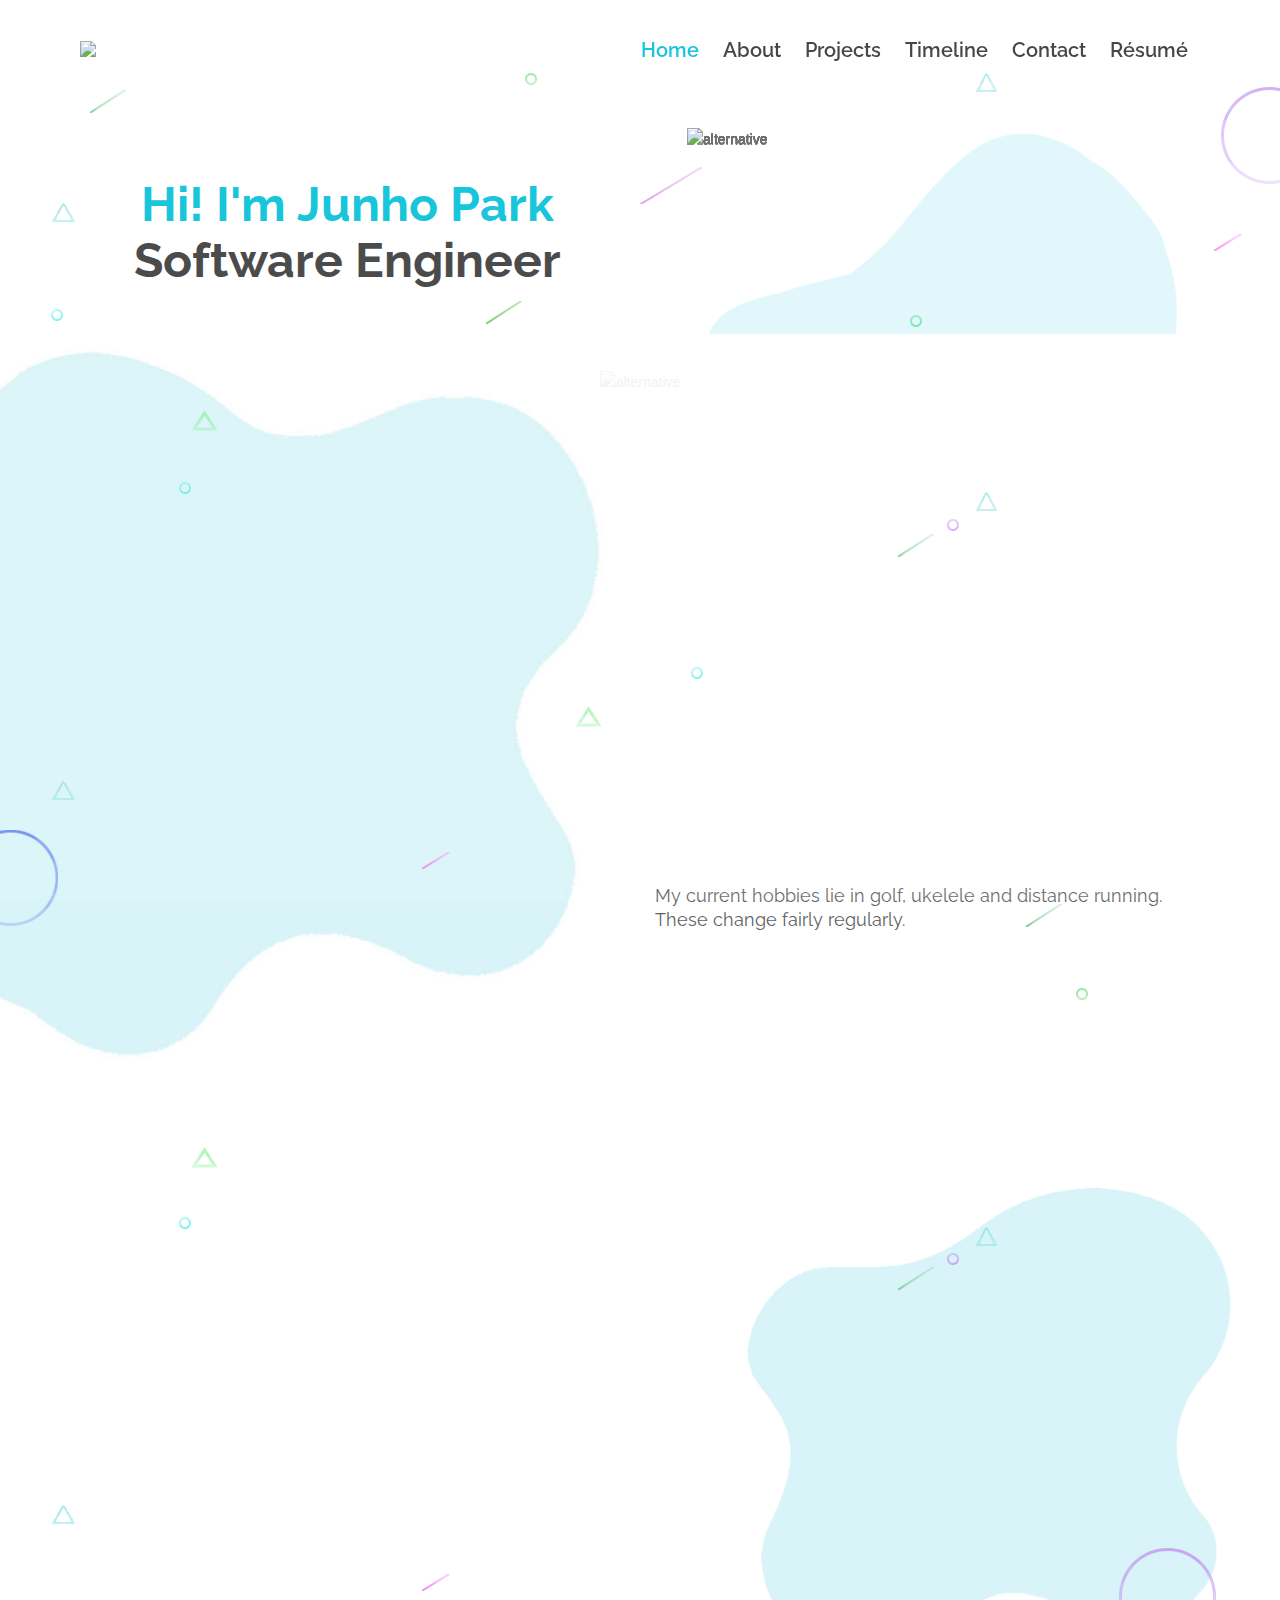
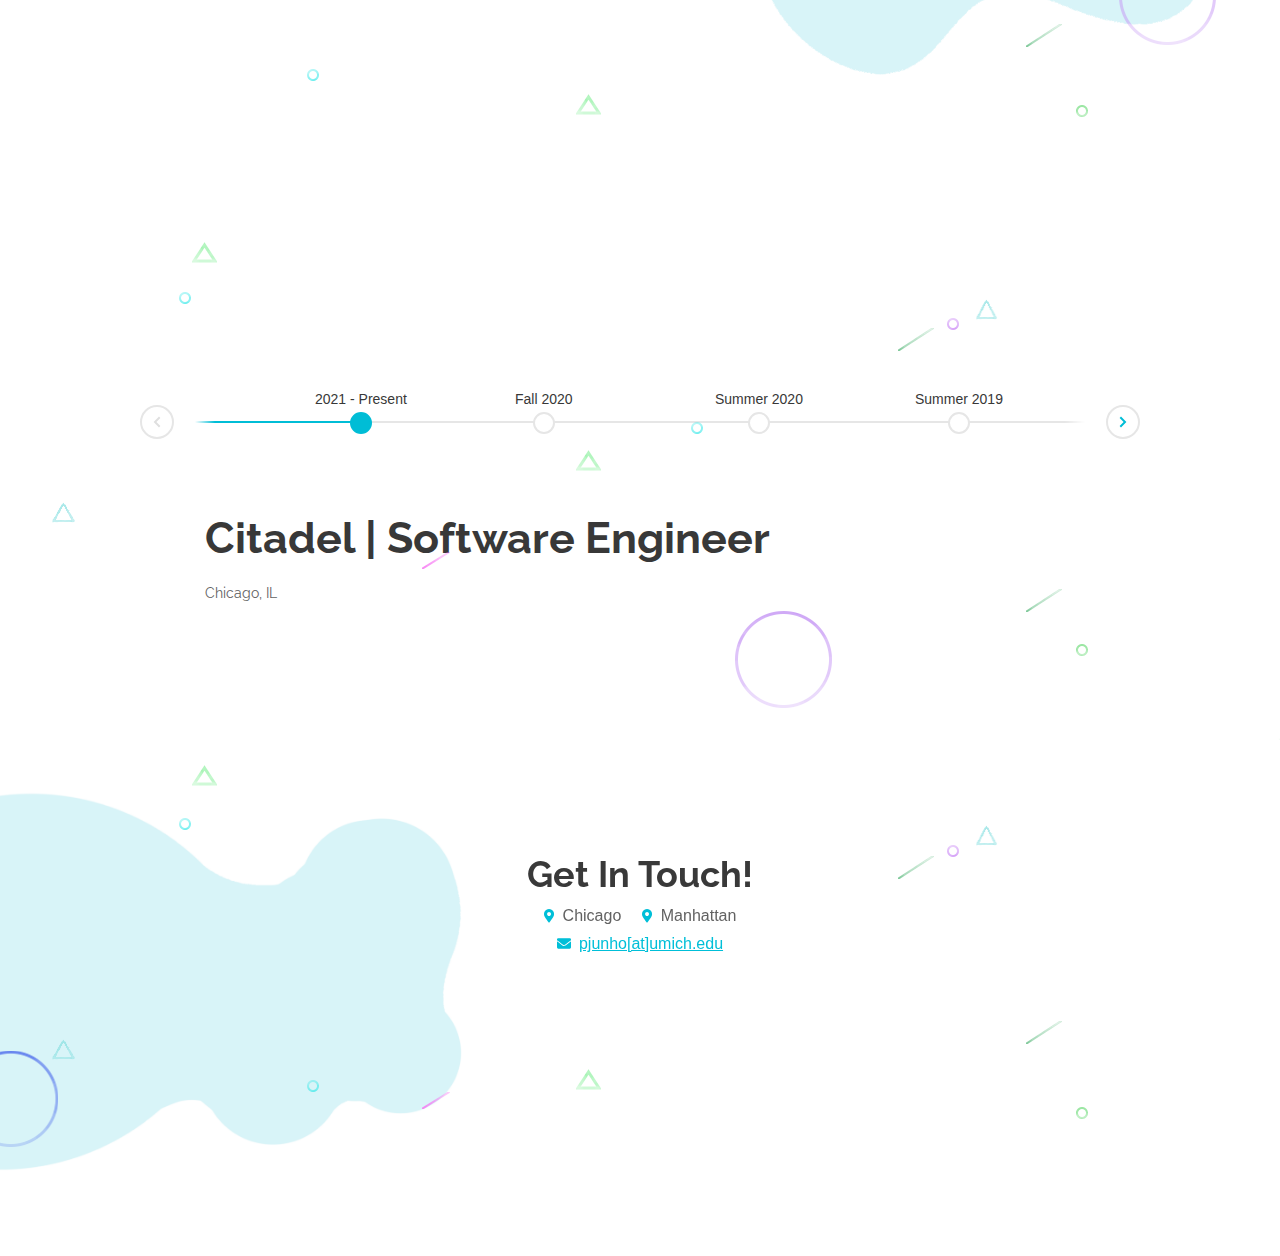
==== commit a123cc59: "image name fix" ====
--- a/index.html
+++ b/index.html
@@ -131,131 +131,131 @@
                            <!-- <img class="img-fluid" src="images/header-teamwork.png" alt="alternative">-->
 						  
 							 
-							  <img class="img-fluid monitorImg" src="images/Tools-monitor.PNG" alt="alternative">
+							  <img class="img-fluid monitorImg" src="images/Tools-monitor.png" alt="alternative">
 									<div class="monitorhoverWrapper">
 										<div id="monitorhoverShow">LG 5120X2160 Ultrawide</div>
 									</div>
 									<div id="monitorhoverLine"></div>
 									<div id="monitorhoverShade"> 
-										<img class="monitorhoverImg" src="images/Tools-monitorShade.PNG" alt="alternative">
-									</div>
-								<img class="img-fluid bubbleImg" src="images/Bubble1.PNG" alt="alternative">
+										<img class="monitorhoverImg" src="images/Tools-monitorShade.png" alt="alternative">
+									</div>
+								<img class="img-fluid bubbleImg" src="images/Bubble1.png" alt="alternative">
 							  
-							  <img class="img-fluid keyboardImg" src="images/Tools-keyboard.PNG" alt="alternative">
+							  <img class="img-fluid keyboardImg" src="images/Tools-keyboard.png" alt="alternative">
 									<div class="keyboardhoverWrapper"> 
 										<div id="keyboardhoverShow">Custom Caps <br>Gateron Yellow Switches</div>
 									</div>
 									<div id="keyboardhoverLine"></div>
 										<div id="keyboardhoverShade"> 
-										<img class="keyboardhoverImg" src="images/Tools-keyboardShade.PNG" alt="alternative">
-									</div>
-									
-							  <img class="img-fluid mouseImg" src="images/Tools-mouse.PNG" alt="alternative">
+										<img class="keyboardhoverImg" src="images/Tools-keyboardShade.png" alt="alternative">
+									</div>
+									
+							  <img class="img-fluid mouseImg" src="images/Tools-mouse.png" alt="alternative">
 									<div class="mousehoverWrapper"> 
 										<div id="mousehoverShow">Generic</div>
 									</div>
 									<div id="mousehoverLine"></div>
 										<div id="mousehoverShade"> 
-										<img class="mousehoverImg" src="images/Tools-mouseShade.PNG" alt="alternative">
-									</div>
-									
-									
-									
-									
-							  <img class="img-fluid plantImg" src="images/Tools-plant.PNG" alt="alternative">
+										<img class="mousehoverImg" src="images/Tools-mouseShade.png" alt="alternative">
+									</div>
+									
+									
+									
+									
+							  <img class="img-fluid plantImg" src="images/Tools-plant.png" alt="alternative">
 									<div class="planthoverWrapper"> 
 										<div id="planthoverShow">Plant</div>
 									</div>
 									<div id="planthoverLine"></div>
 										<div id="planthoverShade"> 
-										<img class="planthoverImg" src="images/Tools-plantShade.PNG" alt="alternative">
-									</div>
-									
-							  <img class="img-fluid headphoneImg" src="images/Tools-headphone.PNG" alt="alternative">
+										<img class="planthoverImg" src="images/Tools-plantShade.png" alt="alternative">
+									</div>
+									
+							  <img class="img-fluid headphoneImg" src="images/Tools-headphone.png" alt="alternative">
 									<div class="headphonehoverWrapper"> 
 										<div id="headphonehoverShow">B&ampO H95</div>
 									</div>
 									<div id="headphonehoverLine"></div>
 										<div id="headphonehoverShade"> 
-										<img class="headphonehoverImg" src="images/Tools-headphoneShade.PNG" alt="alternative">
+										<img class="headphonehoverImg" src="images/Tools-headphoneShade.png" alt="alternative">
 									</div>
 							  
 							  
-							    <img class="img-fluid covfefeImg" src="images/Tools-covfefe.PNG" alt="alternative">
+							    <img class="img-fluid covfefeImg" src="images/Tools-covfefe.png" alt="alternative">
 									<div class="covfefehoverWrapper"> 
 										<div id="covfefehoverShow">Forgotten Coast Coffee Kabiufa Beans</div>
 									</div>
 									<div id="covfefehoverLine"></div>
 									<div id="covfefehoverShade"> 
-										<img class="covfefehoverImg" src="images/Tools-covfefeShade.PNG" alt="alternative">
-									</div>
-									
-								<img class="img-fluid macbookImg" src="images/Tools-macbook.PNG" alt="alternative">
+										<img class="covfefehoverImg" src="images/Tools-covfefeShade.png" alt="alternative">
+									</div>
+									
+								<img class="img-fluid macbookImg" src="images/Tools-macbook.png" alt="alternative">
 									<div class="macbookhoverWrapper">
 										<div id="macbookhoverShow">Macbook Pro 2019 16"</div>
 									</div>
 									<div id="macbookhoverLine"></div>
 									<div id="macbookhoverShade"> 
-										<img class="macbookhoverImg" src="images/Tools-macbookShade.PNG" alt="alternative">
-									</div>
-
-
-							  <img class="img-fluid desktopImg" src="images/Tools-desktop.PNG" alt="alternative">
+										<img class="macbookhoverImg" src="images/Tools-macbookShade.png" alt="alternative">
+									</div>
+
+
+							  <img class="img-fluid desktopImg" src="images/Tools-desktop.png" alt="alternative">
 									<div class="desktophoverWrapper">
 										<div id="desktophoverShow">AMD 5900X RTX 3080 32GB DDR4 4TB SSD</div>
 									</div>
 									<div id="desktophoverLine"></div>
 									<div id="desktophoverShade"> 
-										<img class="desktophoverImg" src="images/Tools-desktopShade.PNG" alt="alternative">
-									</div>
-							 <!-- <img class="img-fluid ratImg" src="images/Tools-rat.PNG" alt="alternative">-->
+										<img class="desktophoverImg" src="images/Tools-desktopShade.png" alt="alternative">
+									</div>
+							 <!-- <img class="img-fluid ratImg" src="images/Tools-rat.png" alt="alternative">-->
 							  <img class="img-fluid ratrunImg" src="images/HamGif.gif" alt="alternative">
 									<div class="rathoverWrapper"> 
 										<div id="rathoverShow">Mochi</div>
 									</div>
 									<div id="rathoverLine"></div>
 										<div id="rathoverShade"> 
-										<img class="rathoverImg" src="images/Tools-ratShade.PNG" alt="alternative">
-									</div>
-									
-									
-									
-									
-							  <img class="img-fluid speakerImg" src="images/Tools-speaker.PNG" alt="alternative">
+										<img class="rathoverImg" src="images/Tools-ratShade.png" alt="alternative">
+									</div>
+									
+									
+									
+									
+							  <img class="img-fluid speakerImg" src="images/Tools-speaker.png" alt="alternative">
 								<div class="speakerhoverWrapper">
 										<div id="speakerhoverShow">B&ampO A1</div>
 									</div>
 								<div id="speakerhoverLine"></div>
 									<div id="speakerhoverShade"> 
-										<img class="speakerhoverImg" src="images/Tools-speakerShade.PNG" alt="alternative">
+										<img class="speakerhoverImg" src="images/Tools-speakerShade.png" alt="alternative">
 									</div>
 							  
-							  <img class="img-fluid controllerImg" src="images/Tools-controller.PNG" alt="alternative">
+							  <img class="img-fluid controllerImg" src="images/Tools-controller.png" alt="alternative">
 									<div class="controllerhoverWrapper"> 
 										<div id="controllerhoverShow">Wavebird</div>
 									</div>
 									<div id="controllerhoverLine"></div>
 										<div id="controllerhoverShade"> 
-										<img class="controllerhoverImg" src="images/Tools-controllerShade.PNG" alt="alternative">
-									</div>
-									
-									
-							  <img class="img-fluid iphoneImg" src="images/Tools-iphone.PNG" alt="alternative">
+										<img class="controllerhoverImg" src="images/Tools-controllerShade.png" alt="alternative">
+									</div>
+									
+									
+							  <img class="img-fluid iphoneImg" src="images/Tools-iphone.png" alt="alternative">
 								<div class="iphonehoverWrapper">
 										<div id="iphonehoverShow">iPhone X</div>
 									</div>
 								<div id="iphonehoverLine"></div>
 								<div id="iphonehoverShade"> 
-										<img class="iphonehoverImg" src="images/Tools-iphoneShade.PNG" alt="alternative">
+										<img class="iphonehoverImg" src="images/Tools-iphoneShade.png" alt="alternative">
 									</div>
 								
-							  <img class="img-fluid ipadImg" src="images/Tools-ipad.PNG" alt="alternative">
+							  <img class="img-fluid ipadImg" src="images/Tools-ipad.png" alt="alternative">
 								<div class="ipadhoverWrapper">
 										<div id="ipadhoverShow">iPad Pro 11" 2018 Apple Pencil 2</div>
 									</div>
 								<div id="ipadhoverLine"></div>
 									<div id="ipadhoverShade"> 
-										<img class="ipadhoverImg" src="images/Tools-ipadShade.PNG" alt="alternative">
+										<img class="ipadhoverImg" src="images/Tools-ipadShade.png" alt="alternative">
 									</div>
 							  
                         </div> <!-- end of image-container -->
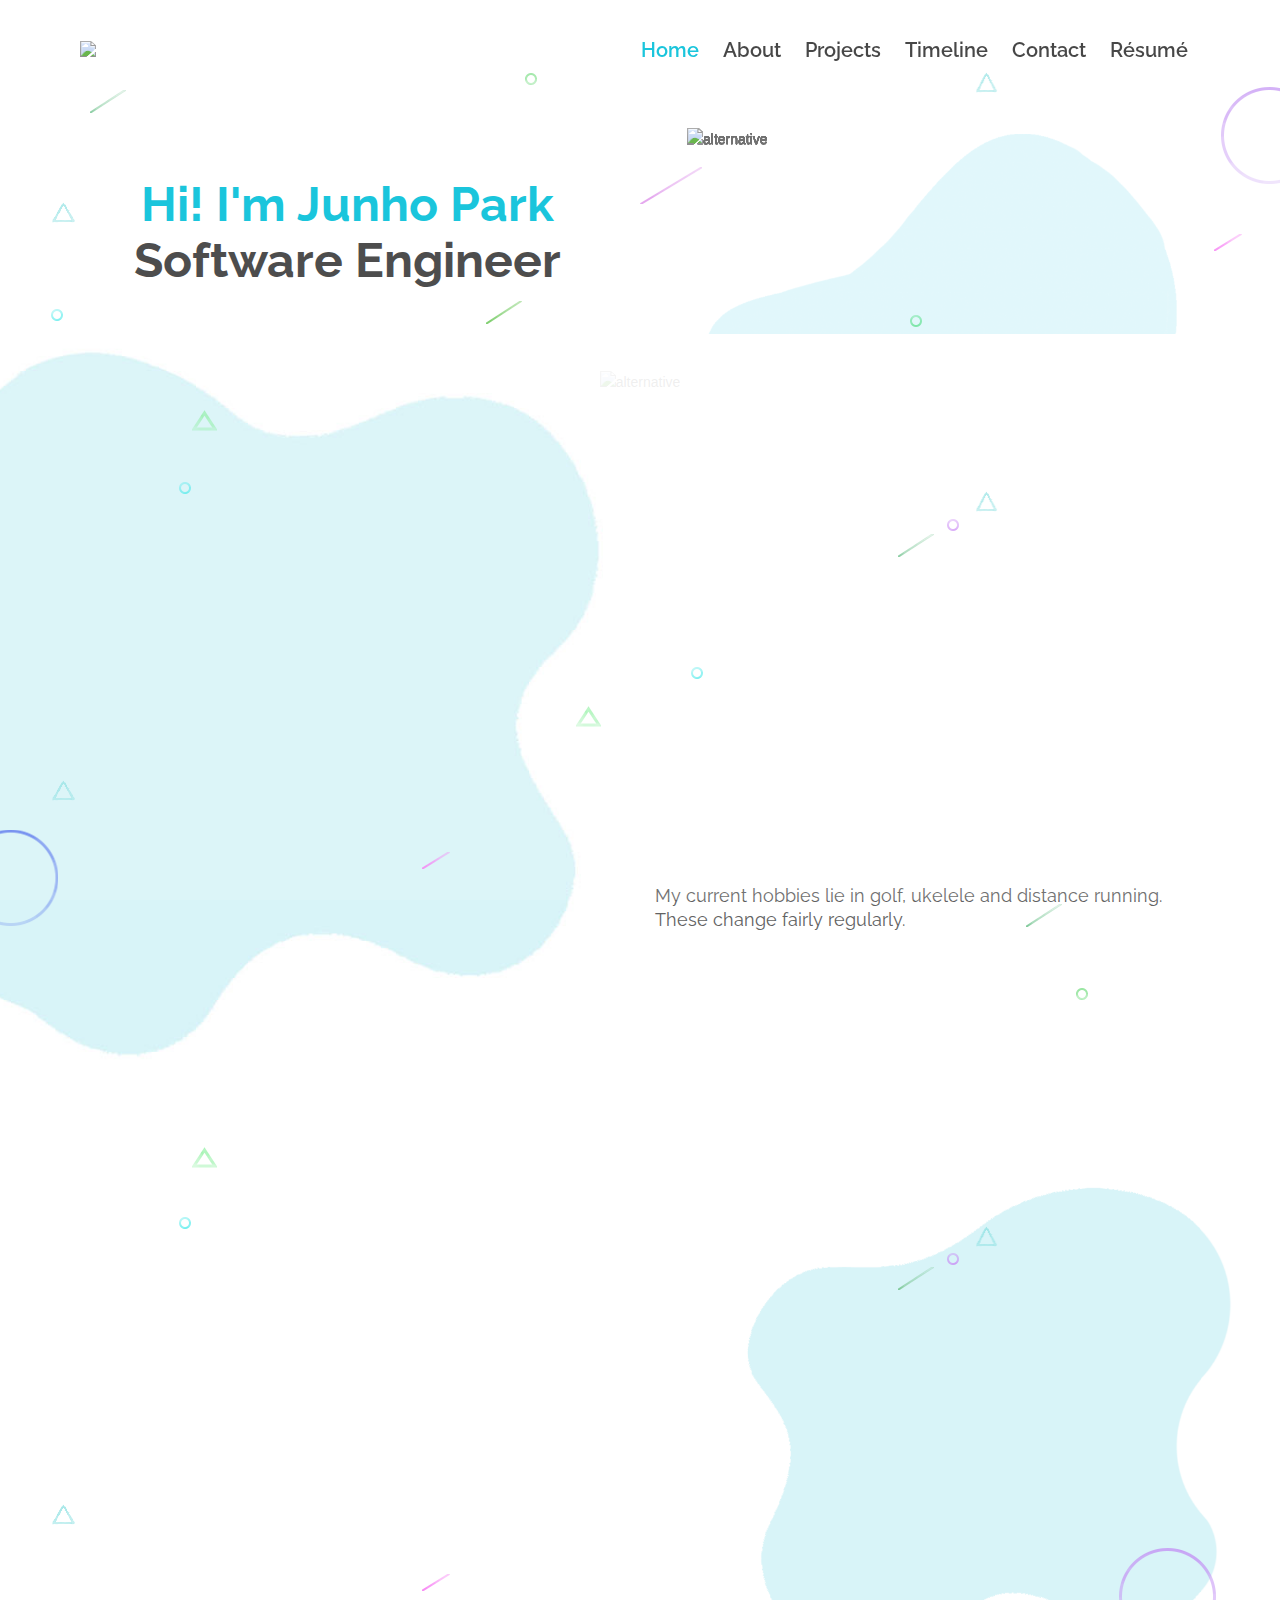
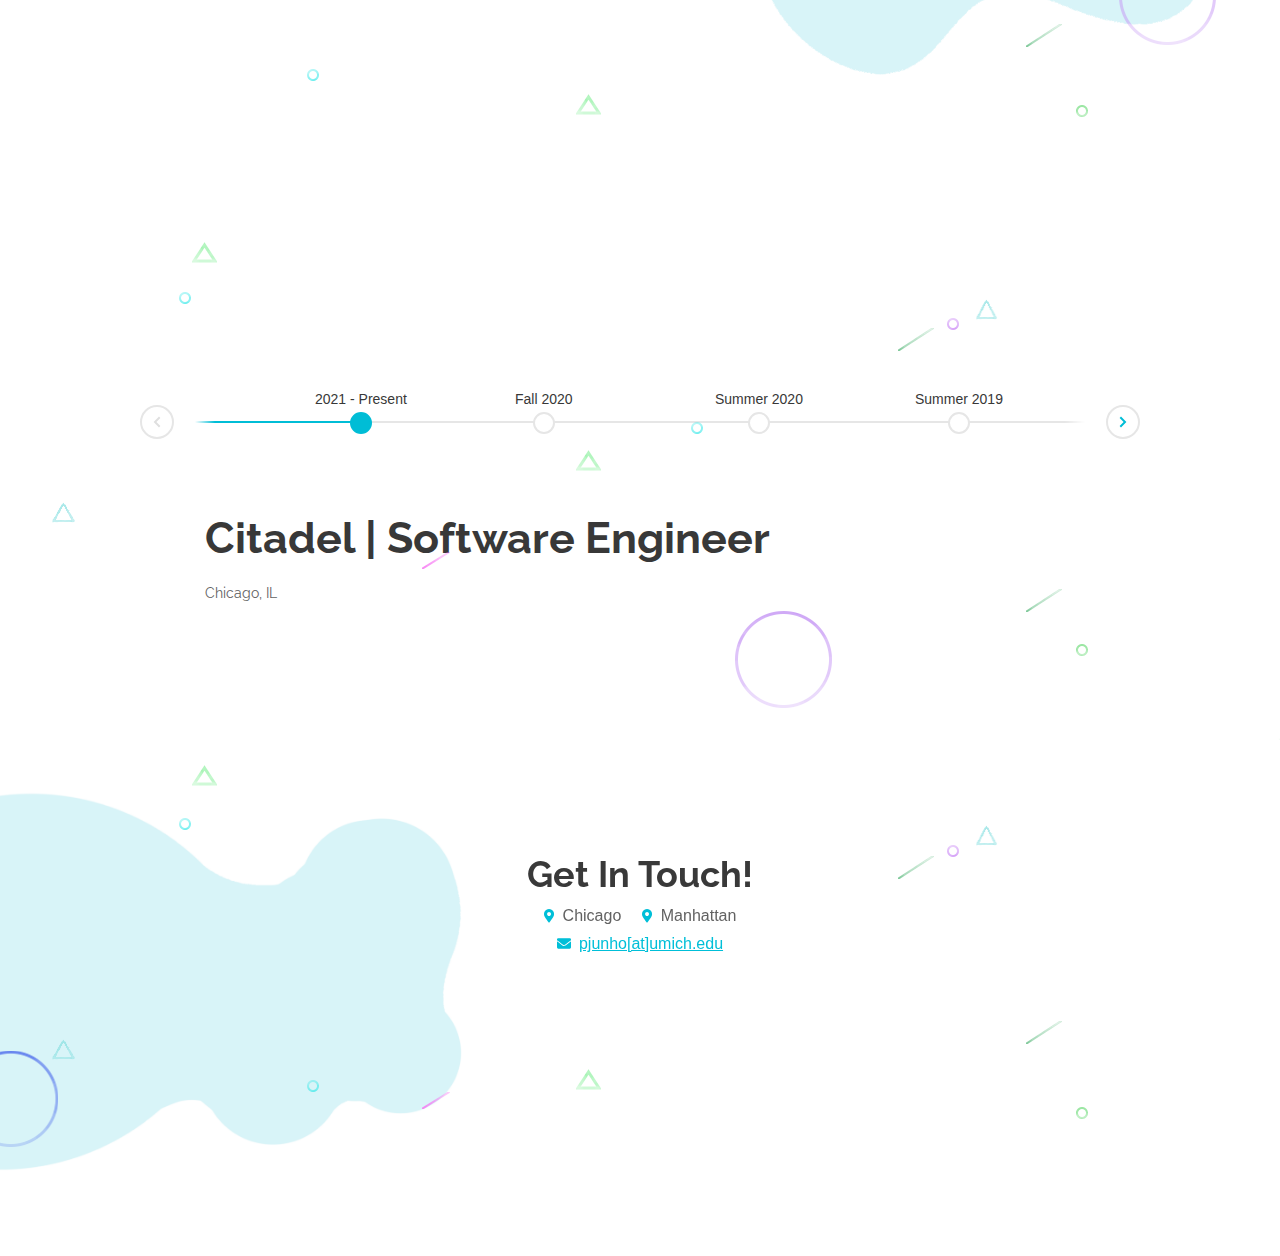
==== commit 368d9f23: "image redundancy cleanup" ====
--- a/index.html
+++ b/index.html
@@ -91,13 +91,6 @@
 				<!-- Dropdown Menu -->          
                 <li class="nav-item">
                     <a class="nav-link page-scroll" href="#contact">Contact</a>
-                    <!--<div class="dropdown-menu" aria-labelledby="navbarDropdown">
-                        <a class="dropdown-item" href="images/JunhoParkResume.pdf"><span class="item-text">R&eacutesum&eacute</span></a>
-                        <div class="dropdown-items-divide-hr"></div>
-                        <a class="dropdown-item" href="https://www.linkedin.com/in/pjunho/"><span class="item-text">LinkedIn</span></a>
-						<div class="dropdown-items-divide-hr"></div>
-                        <a class="dropdown-item" href="https://github.com/didjunho"><span class="item-text">Github</span></a>
-                    </div>-->
                 </li>
                 <!-- end of dropdown menu -->
 				<li class="nav-item">
@@ -158,9 +151,6 @@
 										<div id="mousehoverShade"> 
 										<img class="mousehoverImg" src="images/Tools-mouseShade.png" alt="alternative">
 									</div>
-									
-									
-									
 									
 							  <img class="img-fluid plantImg" src="images/Tools-plant.png" alt="alternative">
 									<div class="planthoverWrapper"> 
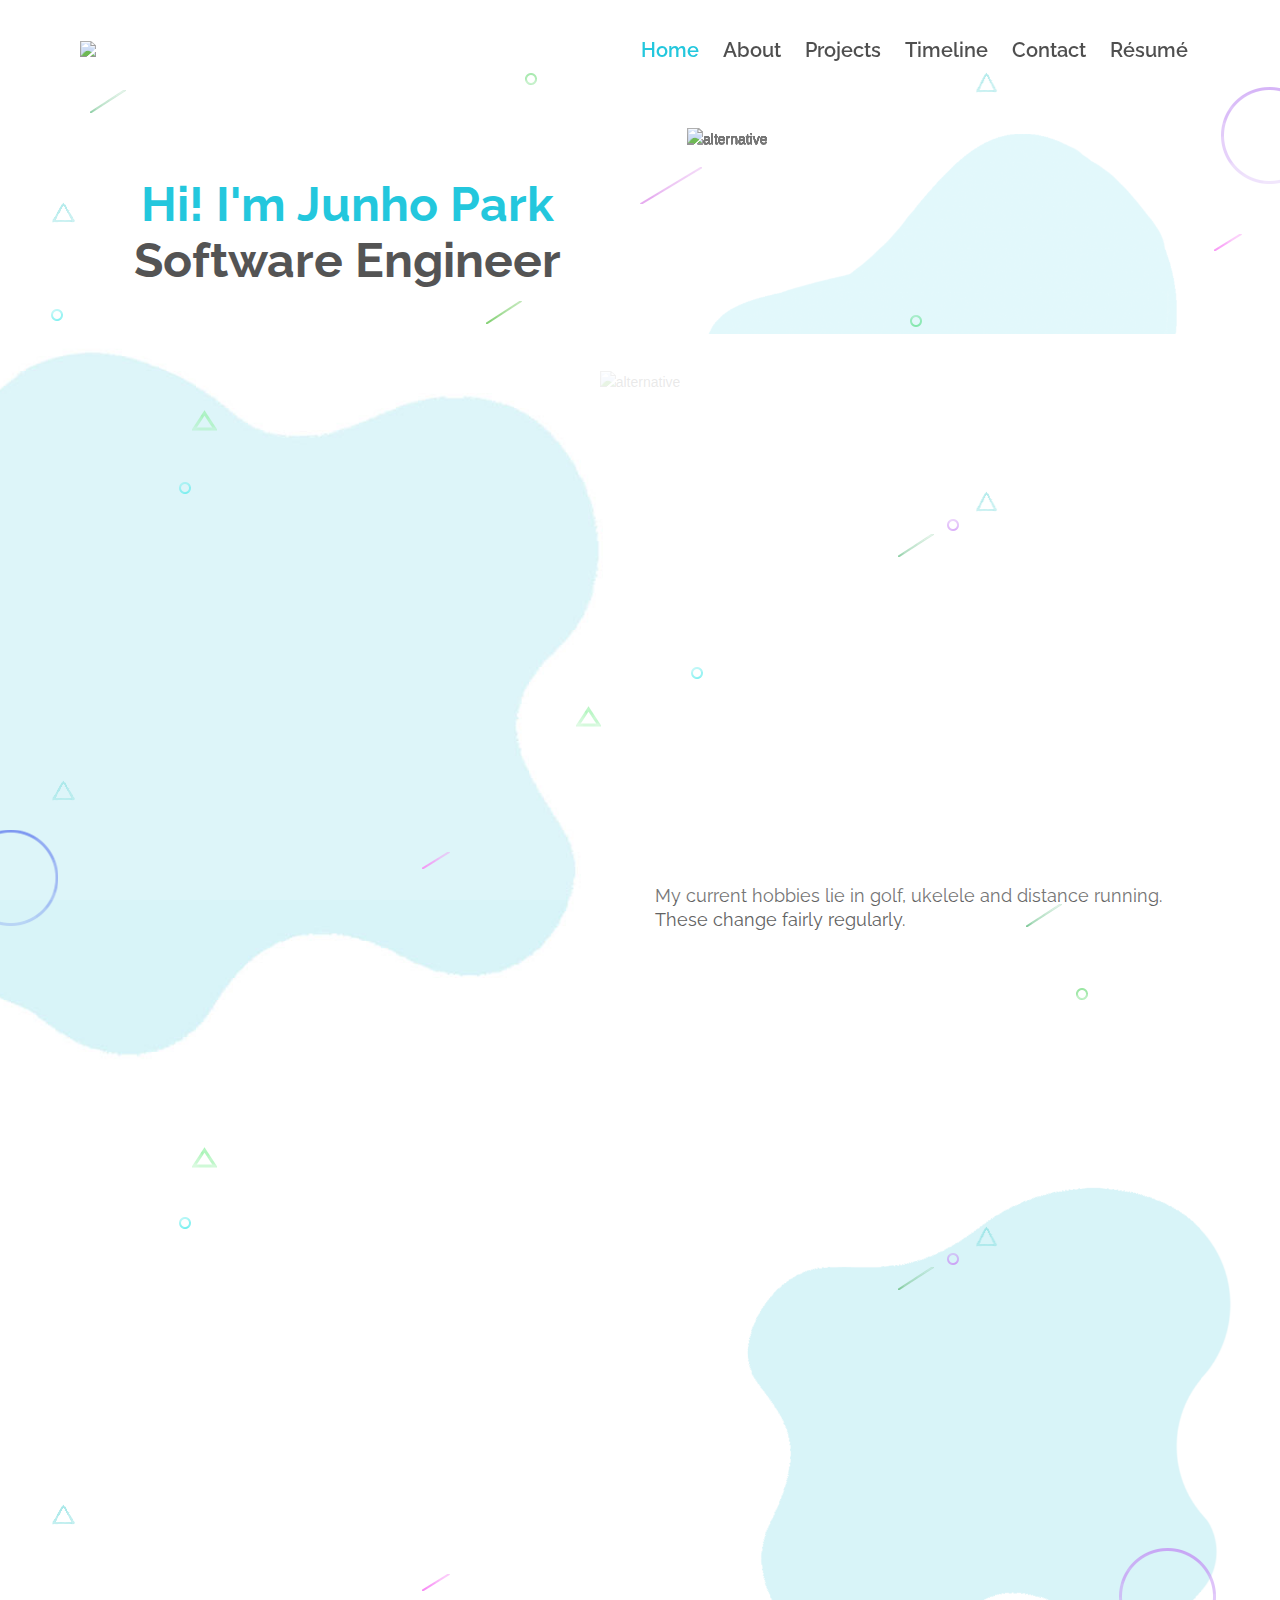
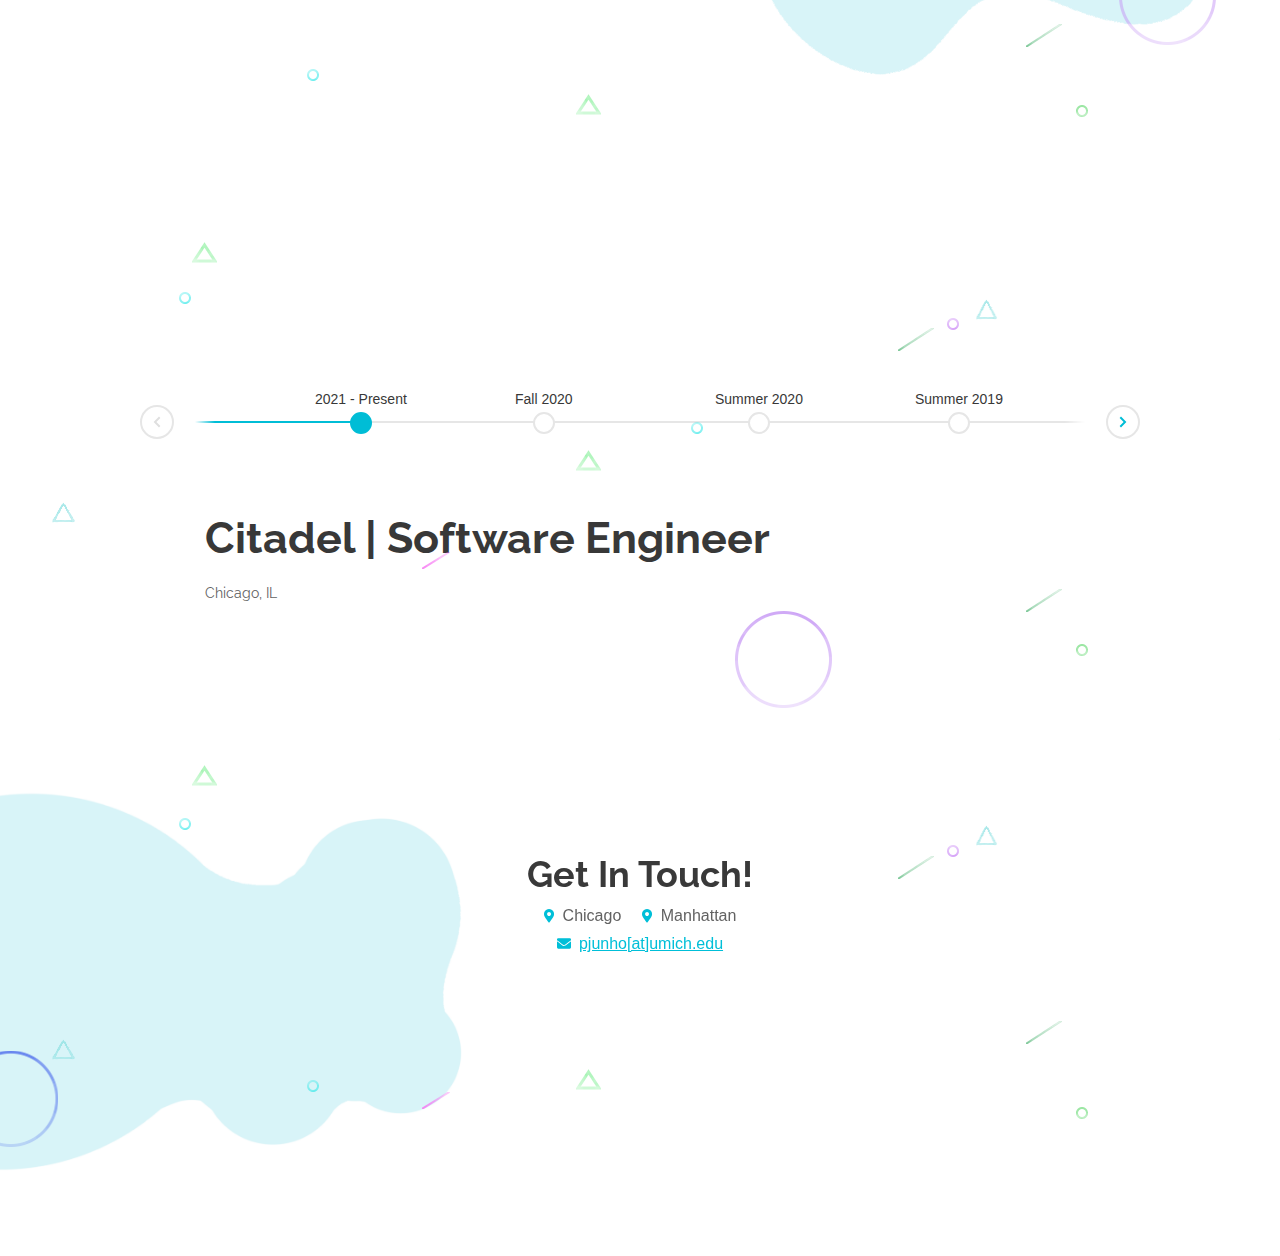
==== commit a40dd88b: "image redundancy cleanup" ====
--- a/index.html
+++ b/index.html
@@ -329,7 +329,7 @@
 			<div class="row">
                     <div class="col-md-6 col-xs-6">
                         <div class="portfolio-item comeinleftproj">
-                            <img src="assets/img/portfolio-1.jpg" class="img-res" alt="">
+                            <img src="assets/img/Portfolio-1.jpg" class="img-res" alt="">
                             <div class="portfolio-item-info">
                                 <h4 class="projTitle">Endow</h4>
 								<p class="projDesc"> Proprietary equities trading strategies focused on providing higher EAR than traditional high yield savings accounts. </p>
@@ -340,7 +340,7 @@
                     </div>
                     <div class="col-md-6 col-xs-6">
                         <div class="portfolio-item comeinrightproj">
-                            <img src="assets/img/portfolio-2.jpg" class="img-res" alt="">
+                            <img src="assets/img/Portfolio-2.jpg" class="img-res" alt="">
                             <div class="portfolio-item-info">
                                 <h4 class="projTitle">Sents</h4>
 								<p class="projDesc"> Sents is a tool that attempts to predict changes in securities in the market using realtime online messages scraped from all over the internet. </p>
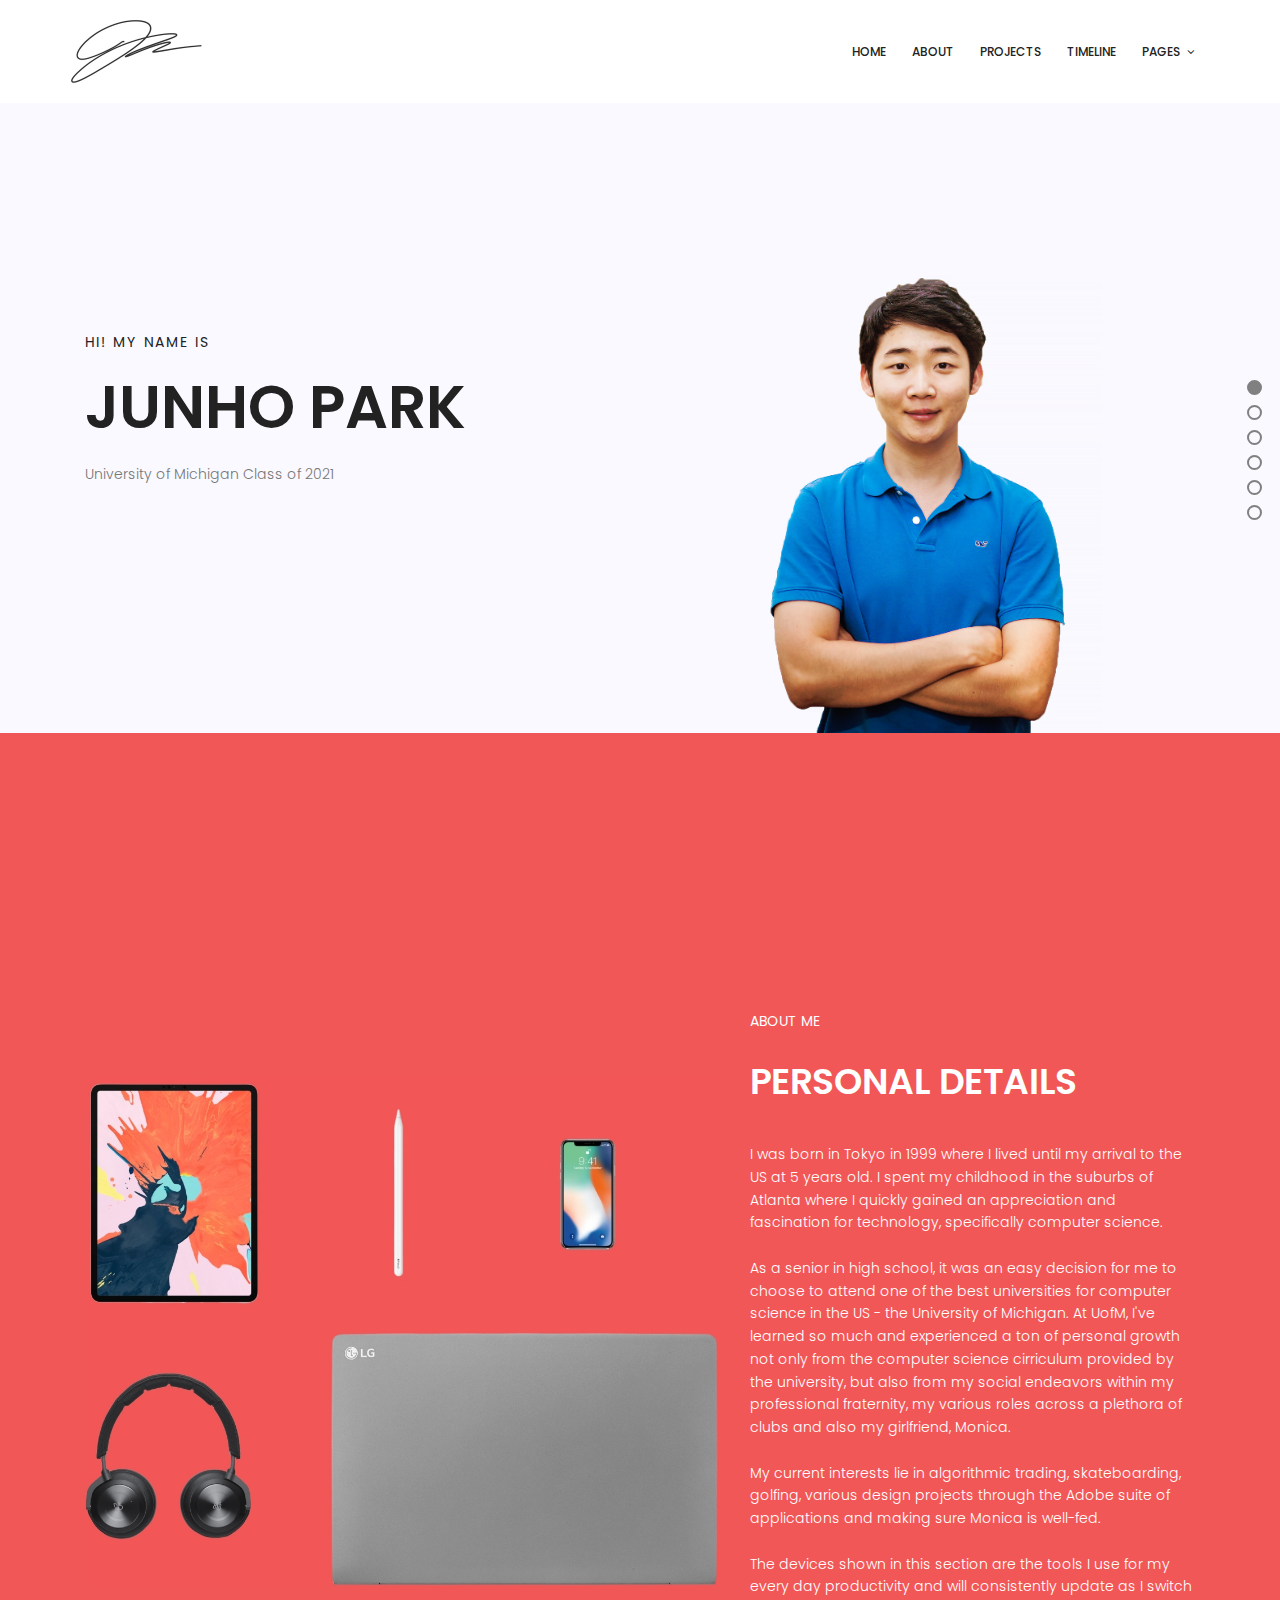
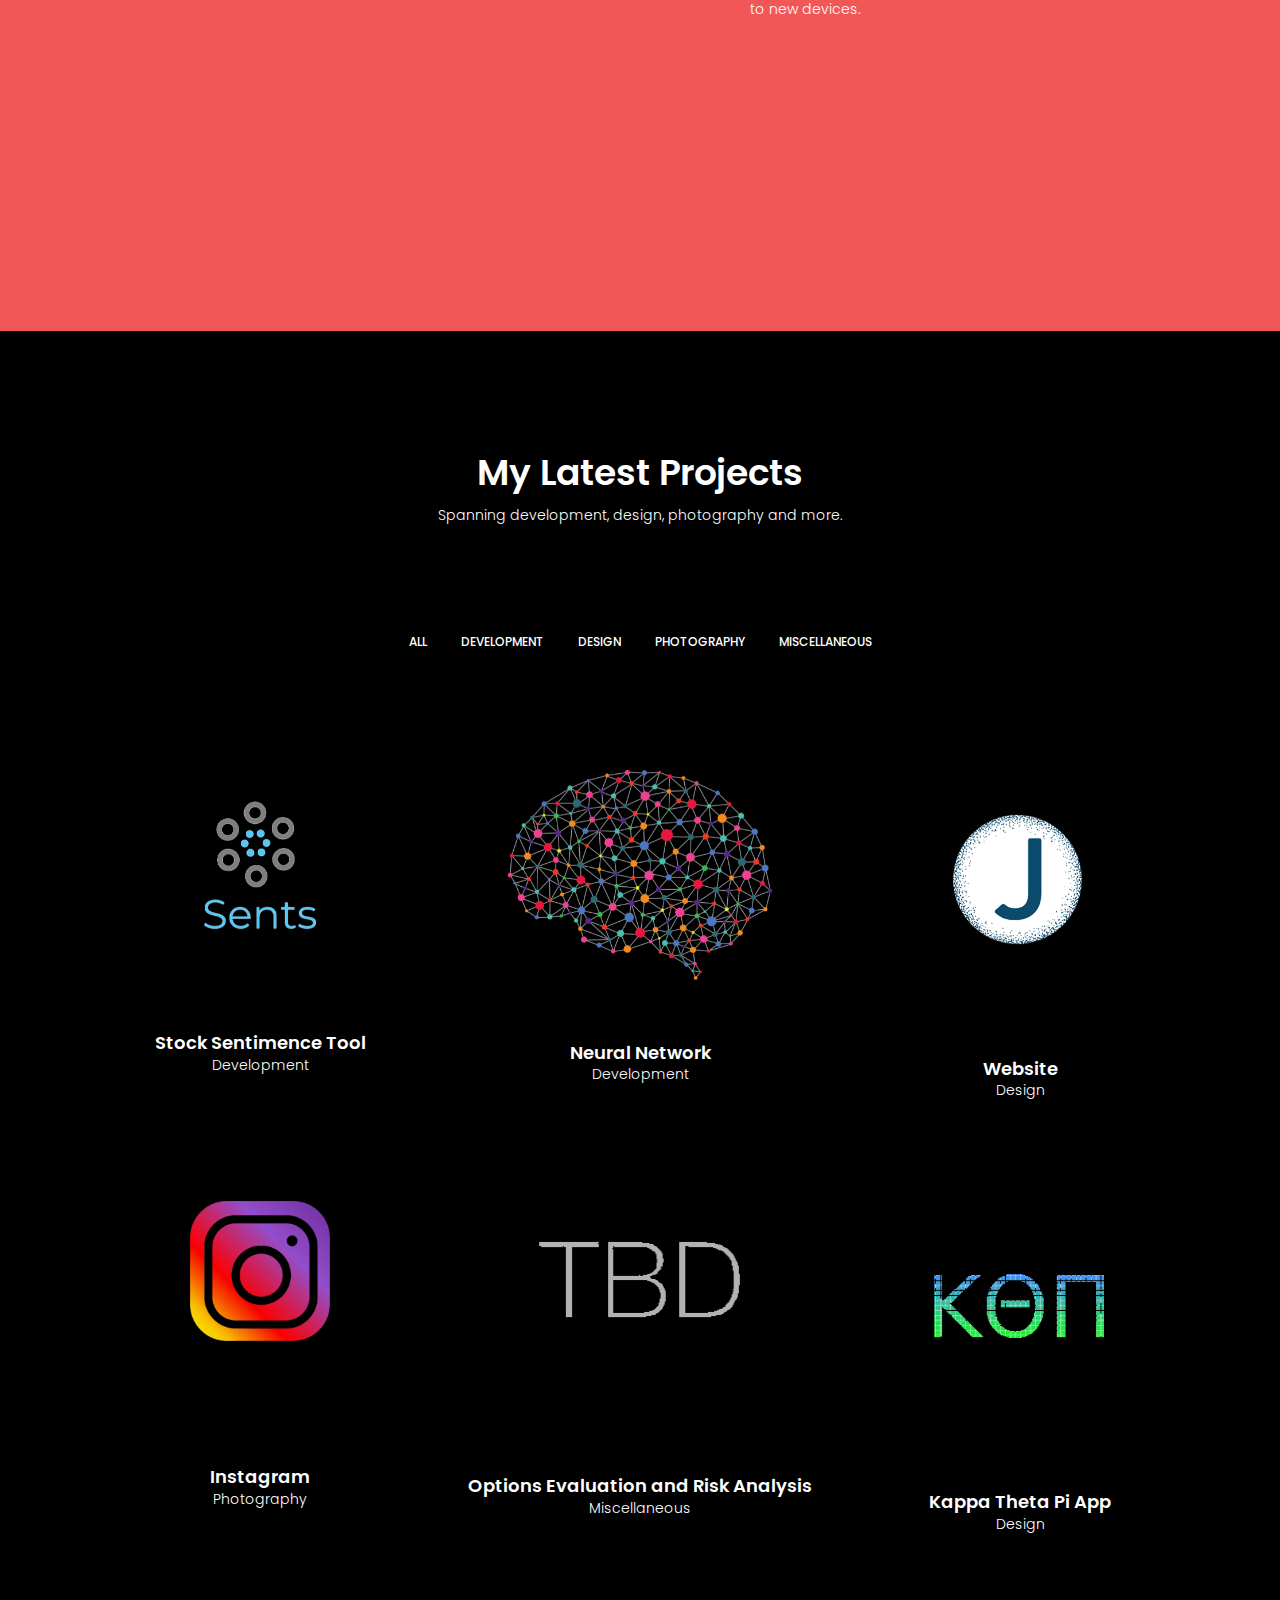
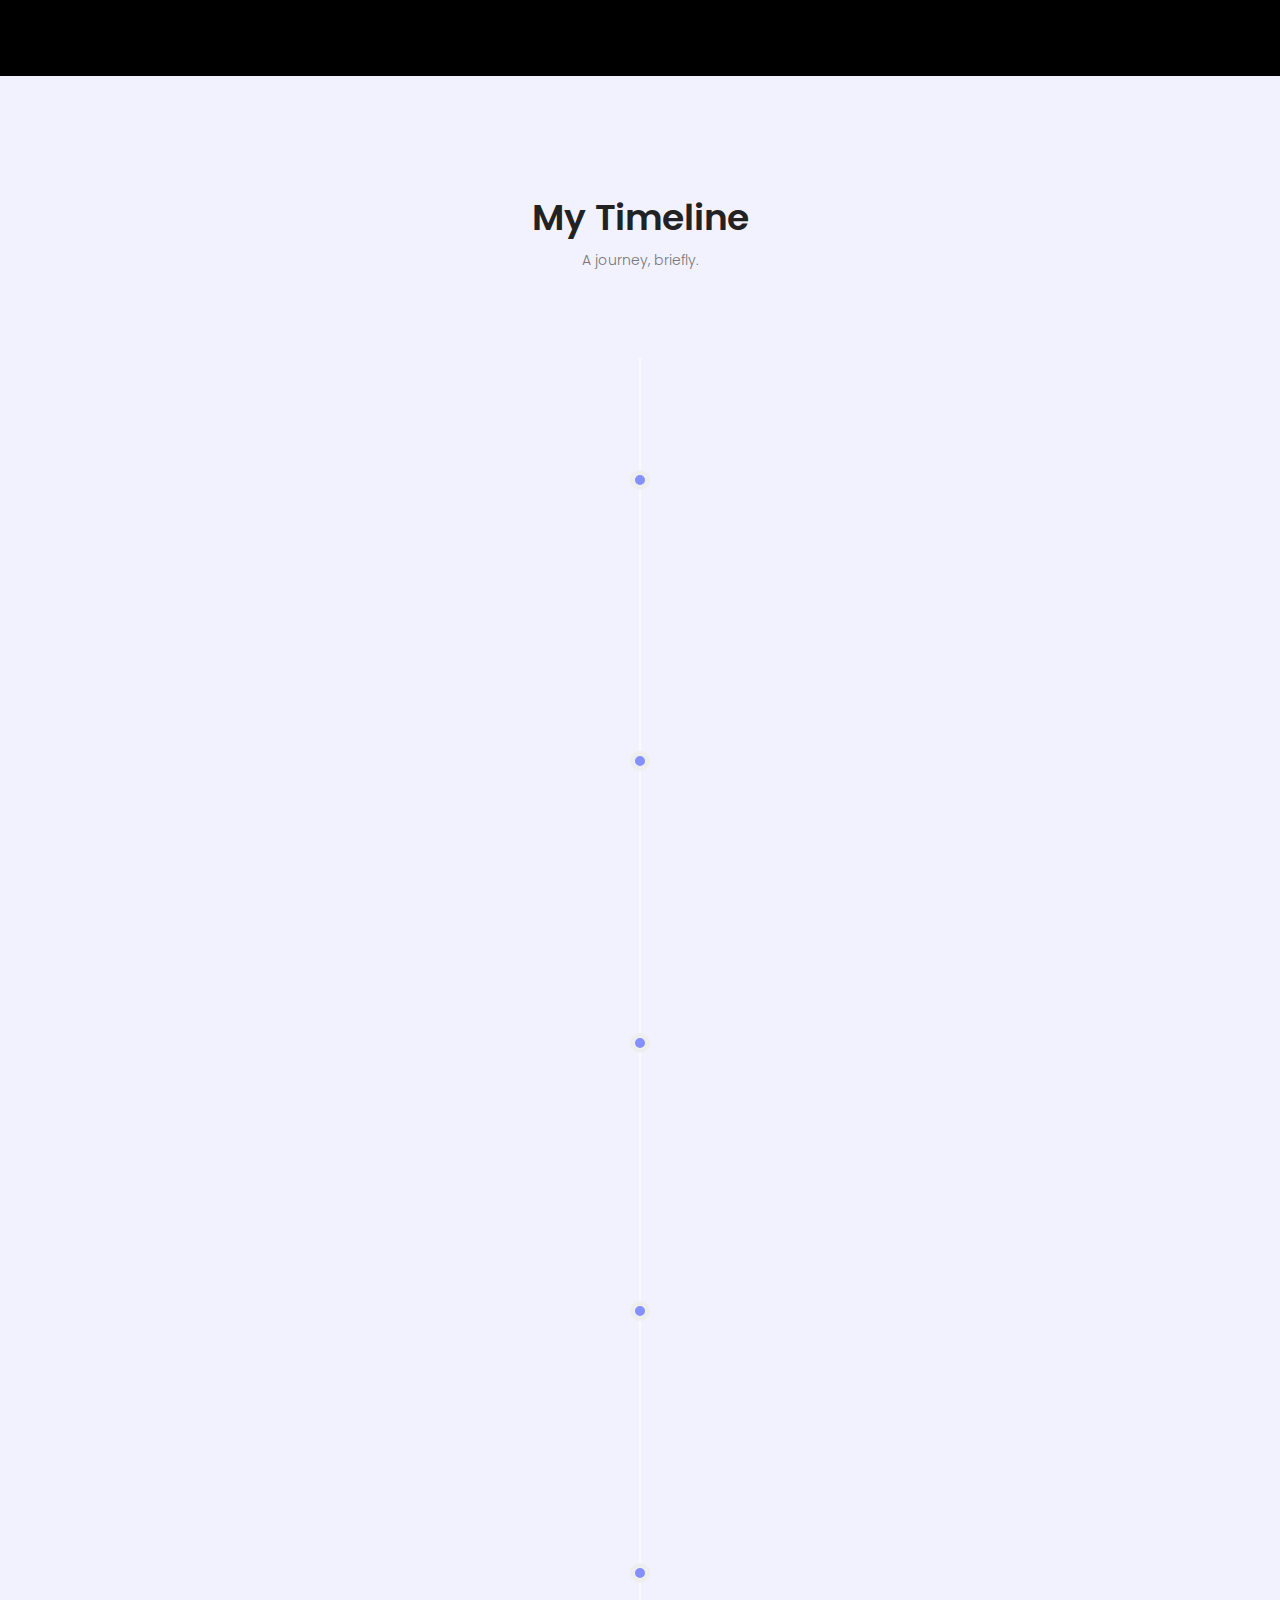
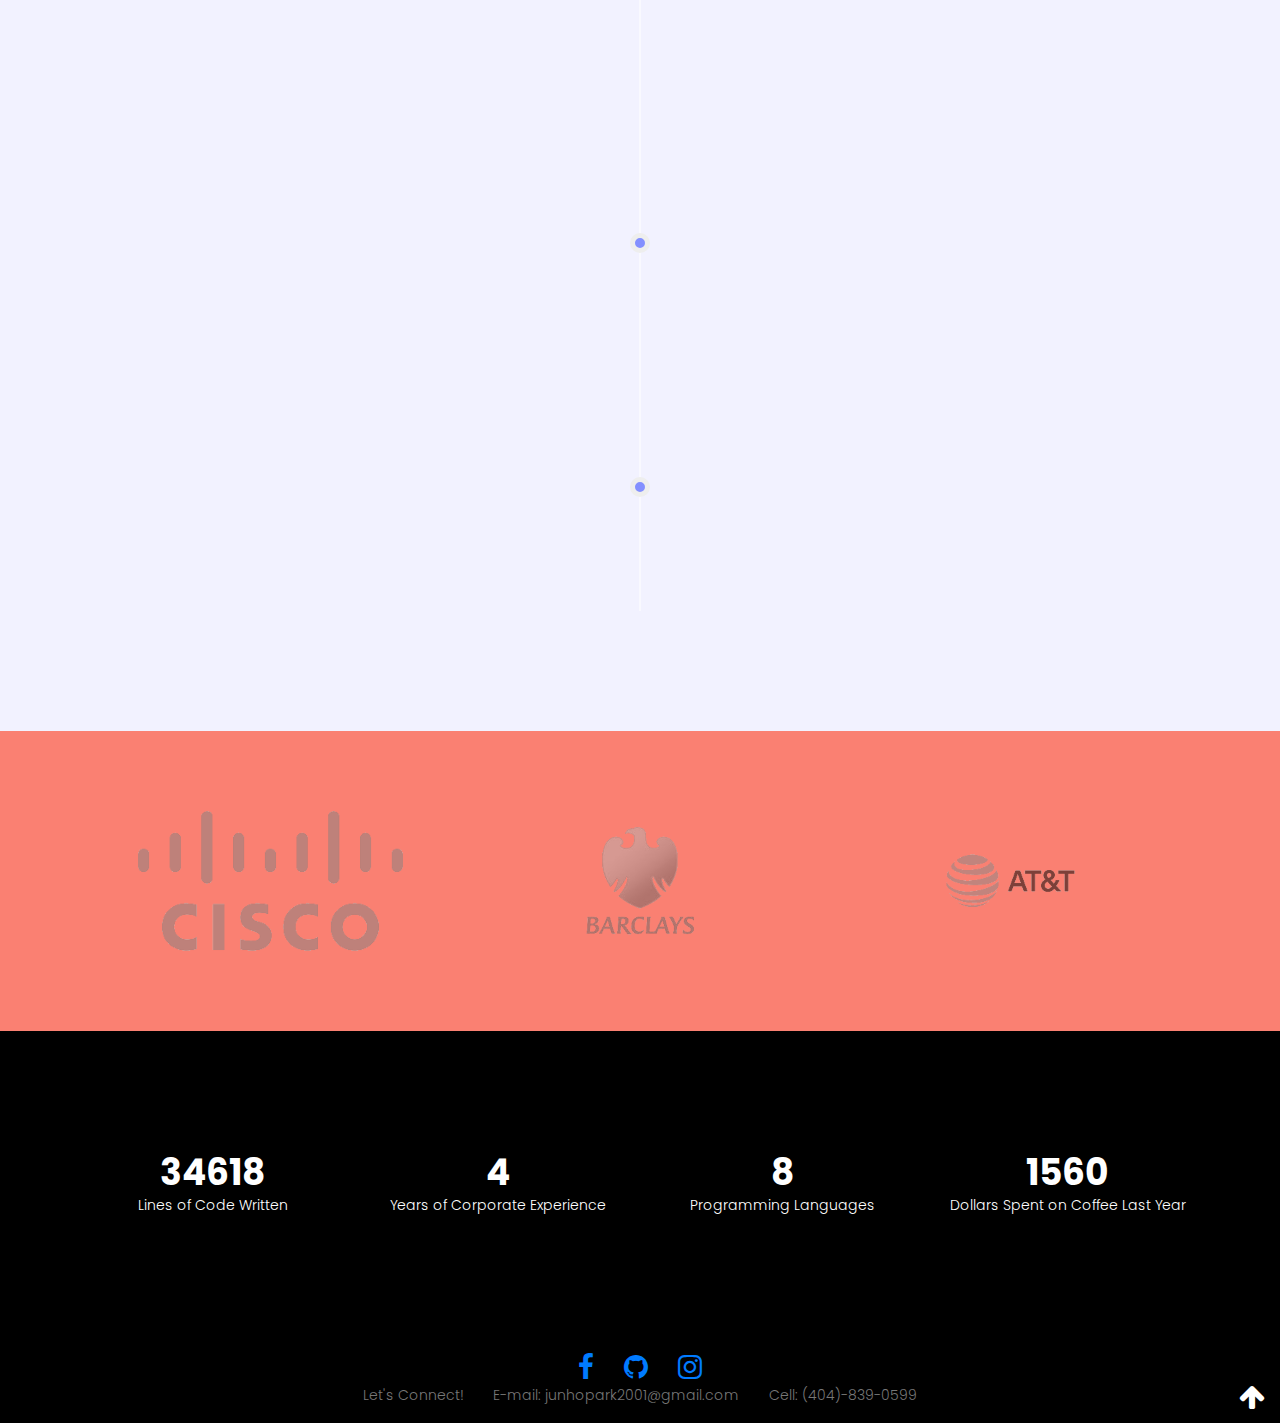
==== commit 0a54df6c: "Revert "refresh"" ====
--- a/index.html
+++ b/index.html
@@ -1,676 +1,418 @@
 <!DOCTYPE html>
-<html lang="en">
-<head>
-    <meta charset="utf-8">
-    <meta name="viewport" content="width=device-width, initial-scale=1, shrink-to-fit=no">
-    
-    <!-- SEO Meta Tags -->
-    <meta name="description" content="Create a stylish landing page for your business startup and get leads for the offered services with this HTML landing page template.">
-    <meta name="author" content="Inovatik">
-
-    <!-- OG Meta Tags to improve the way the post looks when you share the page on LinkedIn, Facebook, Google+ -->
-	<meta property="og:site_name" content="" /> <!-- website name -->
-	<meta property="og:site" content="" /> <!-- website link -->
-	<meta property="og:title" content=""/> <!-- title shown in the actual shared post -->
-	<meta property="og:description" content="" /> <!-- description shown in the actual shared post -->
-	<meta property="og:image" content="" /> <!-- image link, make sure it's jpg -->
-	<meta property="og:url" content="" /> <!-- where do you want your post to link to -->
-	<meta property="og:type" content="article" />
-	
-<!--For the tabs-->
-  <script>document.getElementsByTagName("html")[0].className += " js";</script>
-  <link rel="stylesheet" href="assets/css/style.css">
-<link rel="stylesheet" href="assets/css/style.scss">
-
-	
-    <!-- Website Title -->
-    <title>Junho Park</title>
-    
-    <!-- Styles -->
-    <link href="https://fonts.googleapis.com/css?family=Raleway:400,400i,600,700,700i&amp;subset=latin-ext" rel="stylesheet">
-    <link href="css/bootstrap.css" rel="stylesheet">
-    <link href="css/fontawesome-all.css" rel="stylesheet">
-    <link href="css/swiper.css" rel="stylesheet">
-	<link href="css/magnific-popup.css" rel="stylesheet">
-	<link href="css/styles.css" rel="stylesheet">
-	<link href="css/styles.scss" rel="stylesheet">
-	<!--Owl Carousel -->
-	<link rel="stylesheet" href="owlcarousel/owl.carousel.min.css">
-	<link rel = "stylesheet" href="owlcarousel/owl.theme.default.min.css">
-	<!-- Favicon  -->
-    <link rel="icon" href="images/signature.png">
-</head>
-<body data-spy="scroll" data-target=".fixed-top">
-    
-    <!-- Preloader -->
-
-
-	<div class="spinner-wrapper">
-        <div class="spinner">
-          
-            <div class="bounce2">
-				<img src="images/signature.png" alt="alternative">
-			</div>
-           
+<html lang="en" class="no-js">
+    <head>
+        <meta name="viewport" content="width=device-width, initial-scale=1, shrink-to-fit=no">
+        <meta charset="UTF-8">
+        <title>Junho Park - Personal Website</title>
+        <link rel = "icon" type = "image/png" href = "img/logo.png">
+
+        <link href="https://fonts.googleapis.com/css?family=Poppins:100,200,400,300,500,600,700" rel="stylesheet"> 
+        <link rel="stylesheet" href="css/slider.css">
+        <link rel="stylesheet" href="css/font-awesome.min.css"> <!-- symbol in pages-->
+        <link rel="stylesheet" href="css/bootstrap.css"> 
+        <link rel="stylesheet" href="css/magnific-popup.css"> <!-- for dog gif only -->									
+        <link rel="stylesheet" href="css/jquery-ui.css">				
+        <link rel="stylesheet" href="css/nice-select.css">							
+        <link rel="stylesheet" href="css/animate.min.css">
+        <link rel="stylesheet" href="css/owl.carousel.css">	
+        <link rel="stylesheet" href="css/linearicons.css">	
+        <link rel="stylesheet" href="css/main.css">
+        <script src="js/slider.js"></script>
+    </head>
+
+    <body>	
+        <header id="header">
+            <div class="container main-menu">
+                <div class="row align-items-center justify-content-between d-flex">
+                <div id="logo">
+                    <a href="index.html"><img src="img/signature.png" alt="Signature" /></a>
+                </div>
+                <nav id="nav-menu-container">
+                    <ul class="nav-menu">
+                    <li><a href="#home">Home</a></li>
+                    <li><a href="#about">About</a></li>
+                    <li><a href="#projects">Projects</a></li>
+                    <li><a href="#myTimeline">Timeline</a></li>
+                    <li class="menu-has-children"><a href="">Pages</a>
+                        <ul>
+                        <li><a href="https://www.instagram.com/didjunho/">Instagram</a></li>
+                        <li><a href="https://github.com/didjunho">Github</a></li>
+                        <li><a href="https://www.linkedin.com/in/pjunho/">LinkedIn</a></li>
+                        <li><a href="img/junho_park_resume.pdf">Résumé</a></li>				                		
+                        </ul>
+                    </li>					          					          		          
+                    </ul>
+                </nav>    		
+                </div>
+            </div>
+        </header>
+
+        <div class="slides">
+        <!-- banner -->
+        <section class="banner-area">
+            <div class="container" id="home">
+                <div class="row fullscreen align-items-center justify-content-between">
+                    <div class="col-lg-6 col-md-6 banner-left">
+                        <h6>Hi! My name is</h6>
+                        <h1>Junho Park</h1>
+                        <p>
+                            University of Michigan Class of 2021
+                        </p>
+                    </div>
+                    <div class="col-lg-6 col-md-6 banner-right align-self-end">
+                        <img class="img-fluid" src="img/intro_pic.jpg" alt="">
+                    </div>
+                </div>
+            </div>					
+        </section>
+
+        <!-- about -->
+        <div id="about">
+        <div class="container">
+            <section class="home-about-area">
+                <div class="row align-items-center justify-content-between">
+                    <div class="col-lg-7 home-about-left">
+                        <img class="img-fluid" src="img/about-pic.jpg" alt="">
+                    </div>
+                    <div class="col-lg-5 home-about-right">
+                        <h6><font color="white">About Me</font></h6>
+                        <h1 class="text-uppercase"><font color="white">Personal Details</font></h1>
+                        <p>
+                            <font color="white">I was born in Tokyo in 1999 where I lived until my
+                            arrival to the US at 5 years old. I spent my childhood in the suburbs of
+                            Atlanta where I quickly gained an appreciation and fascination for technology, specifically computer science.<br /><br />
+                            As a senior in high school, it was an easy decision for me to choose to attend one of the best universities for
+                            computer science in the US - the University of Michigan. At UofM, I've learned
+                            so much and experienced a ton of personal growth not only from the computer science
+                            cirriculum provided by the university, but also from my social endeavors within my
+                            professional fraternity, my various roles across a plethora of clubs and also my
+                            girlfriend, Monica.<br /><br />
+                            My current interests lie in algorithmic trading, skateboarding, golfing,
+                            various design projects through the Adobe suite of applications and
+                            making sure Monica is well-fed.<br /><br />
+                            The devices shown in this section are the tools I use for my every day productivity and
+                            will consistently update as I switch to new devices.</font>
+                        </p>
+                    </div>
+                </div>	
+            </section>
         </div>
-    </div>
-	
-    <!-- end of preloader -->
-    
-
-    <!-- Navigation -->
-    <nav class="navbar navbar-expand-lg navbar-dark navbar-custom fixed-top">
-        <!-- Text Logo - Use this if you don't have a graphic logo -->
-        <!-- <a class="navbar-brand logo-text page-scroll" href="index.html">Evolo</a> -->
-
-        <!-- Image Logo -->
-        <a class="navbar-brand logo-image" href="index.html"><img src="images/signature.png" alt="alternative"></a>
+        </div>
+
+        <!-- projects -->
+        <section class="portfolio-area section-gap" id="portfolio">
+            <div id="projects" class="container">
+                <div class="row d-flex justify-content-center">
+                        <div class="menu-content pb-70 col-lg-8">
+                                <div class="title text-center">
+                                        <h1 class="mb-10"><font color="white">My Latest Projects</font></h1>
+                                        <p><font color="white">Spanning development, design, photography and more.</font></p>
+                                </div>
+                        </div>
+                </div>         
+                <div class="filters">
+                    <ul>
+                        <li class="active" data-filter="*"><font color="white">All</font></li>
+                        <li data-filter=".vector"><font color="white">Development</font></li>
+                        <li data-filter=".raster"><font color="white">Design</font></li>
+                        <li data-filter=".ui"><font color="white">Photography</font></li>
+                        <li data-filter=".printing"><font color="white">Miscellaneous</font></li>
+                    </ul>
+                </div>
+                <div class="filters-content">
+                    <div class="row grid">
+                        <div class="single-portfolio col-sm-4 all vector">
+                            <div class="relative">
+                                <div class="thumb">
+                                    <div class="overlay overlay-bg"></div>
+                                    <img class="image img-fluid" src="img/sents.png" alt="">
+                                </div>
+                                <a href="https://sents.dev">	
+                                    <div class="middle">
+                                        <div class="text align-self-center d-flex"><img src="img/preview.png" alt=""></div>
+                                    </div>
+                                </a>                              		
+                            </div>
+                            <div class="p-inner">
+                                <h4><font color="white">Stock Sentimence Tool</font></h4>
+                                <div class="cat"><font color="white">Development</font></div>
+                            </div>					                               
+                        </div>
+                        <div class="single-portfolio col-sm-4 all vector">
+                            <div class="relative">
+                                <div class="thumb">
+                                    <div class="overlay overlay-bg"></div>
+                                    <img class="image img-fluid" src="img/NN.png" alt="">
+                                </div>
+                                <a href="https://github.com/didjunho/mnistNeuralNet">	
+                                    <div class="middle">
+                                        <div class="text align-self-center d-flex"><img src="img/preview.png" alt=""></div>
+                                    </div>
+                                </a>                              		
+                            </div>
+                            <div class="p-inner">
+                                <h4><font color="white">Neural Network</font></h4>
+                                <div class="cat"><font color="white">Development</font></div>
+                            </div>					                               
+                        </div>
+                        <div class="single-portfolio col-sm-4 all raster">
+                            <div class="relative">
+                                <div class="thumb">
+                                    <div class="overlay overlay-bg"></div>
+                                    <img class="image img-fluid" src="img/logo.png" alt="">
+                                </div>
+                                <a href="https://github.com/didjunho/didjunho.github.io">	
+                                    <div class="middle">
+                                        <div class="text align-self-center d-flex"><img src="img/preview.png" alt=""></div>
+                                    </div>
+                                </a> 
+                            </div>
+                            <div class="p-inner">
+                                <h4><font color="white">Website</font></h4>
+                                <div class="cat"><font color="white">Design</font></div>
+                            </div>
+                        </div>
+                        <div class="single-portfolio col-sm-4 all ui">
+                            <div class="relative">
+                                <div class="thumb">
+                                    <div class="overlay overlay-bg"></div>
+                                    <img class="image img-fluid" src="img/instagram.png" alt="">
+                                </div>
+                                <a href="https://www.instagram.com/didjunho/">	
+                                    <div class="middle">
+                                        <div class="text align-self-center d-flex"><img src="img/preview.png" alt=""></div>
+                                    </div>
+                                </a>                            		
+                            </div> 
+                            <div class="p-inner">
+                                <h4><font color="white">Instagram</font></h4>
+                                <div class="cat"><font color="white">Photography</font></div>
+                            </div>
+                        </div>
+                        <div class="single-portfolio col-sm-4 all printing">
+                            <div class="relative">
+                                <div class="thumb">
+                                    <div class="overlay overlay-bg"></div>
+                                    <img class="image img-fluid" src="img/TBD.png" alt="">
+                                </div>
+                                <a href="img/dog.gif" class="img-pop-up">	
+                                    <div class="middle">
+                                        <div class="text align-self-center d-flex"><img src="img/preview.png" alt=""></div>
+                                    </div>
+                                </a>                             		
+                            </div>
+                            <div class="p-inner">
+                                <h4><font color="white">Options Evaluation and Risk Analysis</font></h4>
+                                <div class="cat"><font color="white">Miscellaneous</font></div>
+                            </div>
+                        </div>
+                        <div class="single-portfolio col-sm-4 all raster">
+                            <div class="relative">
+                                <div class="thumb">
+                                    <div class="overlay overlay-bg"></div>
+                                    <img class="image img-fluid" src="img/ktp.png" alt="">
+                                </div>
+                                <a href="https://github.com/sletap/KTPoints">	
+                                    <div class="middle">
+                                        <div class="text align-self-center d-flex"><img src="img/preview.png" alt=""></div>
+                                    </div>
+                                </a>                             		
+                            </div>
+                            <div class="p-inner">
+                                <h4><font color="white">Kappa Theta Pi App</font></h4>
+                                <div class="cat"><font color="white">Design</font></div>
+                            </div>
+                        </div>
+                    </div>
+                </div>    
+            </div>
+        </section>
         
-        <!-- Mobile Menu Toggle Button -->
-        <button class="navbar-toggler" type="button" data-toggle="collapse" data-target="#navbarsExampleDefault" aria-controls="navbarsExampleDefault" aria-expanded="false" aria-label="Toggle navigation">
-            <span class="navbar-toggler-awesome fas fa-bars"></span>
-            <span class="navbar-toggler-awesome fas fa-times"></span>
-        </button>
-        <!-- end of mobile menu toggle button -->
-
-        <div class="collapse navbar-collapse" id="navbarsExampleDefault">
-            <ul class="navbar-nav ml-auto movetoRight">
-                <li class="nav-item">
-                    <a class="nav-link page-scroll" href="#header">Home <span class="sr-only">(current)</span></a>
-                </li>
-                <li class="nav-item">
-                    <a class="nav-link page-scroll" href="#services">About</a>
-                </li>
-                <li class="nav-item">
-                    <a class="nav-link page-scroll" href="#pricing">Projects</a>
-                </li>
-				<li class="nav-item">
-                    <a class="nav-link page-scroll" href="#request">Timeline</a>
-                </li>
-
-				<!-- Dropdown Menu -->          
-                <li class="nav-item">
-                    <a class="nav-link page-scroll" href="#contact">Contact</a>
-                </li>
-                <!-- end of dropdown menu -->
-				<li class="nav-item">
-                    <a class="nav-link page-scroll" href="images/JunhoParkResume.pdf">R&eacutesum&eacute</a>
-                </li>
-
-               
-            </ul>
-         
+        <!-- timeline -->
+        <section class="timeline pb-120 section-gap">
+            <div class="text-center" id="myTimeline">
+                <div class="menu-content pb-70">
+                    <div class="title text-center">
+                        <h1 class="mb-10">My Timeline</h1>
+                        <p>A journey, briefly.</p>
+                    </div>
+                </div>
+            </div>				
+                <ul>
+                <li>
+                    <div class="content">
+                            <img class="img-fluid mx-auto d-block mb-30" src="img/aboutBrand1.png" alt="">
+                    <h4>
+                        <time>Research Intern at Cisco Systems</time>
+                    </h4>
+                            <p>2016</p>
+                            <p>Atlanta</p>
+                    </div>
+                </li>
+                <li>
+                    <div class="content">
+                            <img class="img-fluid mx-auto d-block mb-30" src="img/aboutBrand5.png" alt="">
+                    <h4>
+                        <time>High School Diploma</time>
+                    </h4>
+                            <p>Northview High School</p>
+                            <p>Johns Creek, GA</p>
+                            <p>2017</p>
+                    </div>
+                </li>
+                <li>
+                    <div class="content">
+                            <img class="img-fluid mx-auto d-block mb-30" src="img/aboutBrand1.png" alt="">
+                    <h4>
+                        <time>Intern Coordinator at Cisco Systems</time>
+                    </h4>
+                            <p>2017</p>
+                            <p>Atlanta</p>
+                    </div>
+                </li>
+                <li>
+                    <div class="content">
+                        <img class="img-fluid mx-auto d-block mb-30" src="img/aboutBrand4.png" alt="">
+                    <h4>
+                        <time>Started Undergraduate at University of Michigan</time>
+                    </h4>
+                    <p>2017</p>
+                    </div>
+                </li>
+                <li>
+                    <div class="content">
+                        <img class="img-fluid mx-auto d-block mb-30" src="img/aboutBrand1.png" alt="">
+                    <h4>
+                        <time>Techincal Sales Intern at Cisco Systems</time>
+                    </h4>
+                            <p>2018</p>
+                            <p>Atlanta, San Jose, RTP</p>
+                    </div>
+                </li>
+                <li>
+                    <div class="content">
+                        <img class="img-fluid mx-auto d-block mb-30" src="img/aboutBrand2.png" alt="">
+                    <h4>
+                        <time>Innovation Intern at AT&T</time>
+                    </h4>
+                            <p>2018</p>
+                            <p>Atlanta, Los Angeles, Austin</p>
+                    </div>
+                </li>
+                <li>
+                    <div class="content">
+                        <img class="img-fluid mx-auto d-block mb-30" src="img/aboutBrand3.png" alt="">
+                    <h4>
+                        <time>Trading Analyst at Barclays</time>
+                    </h4>
+                            <p><b>2019</b></p>
+                            <p><b>Greater New York Area</b></p>
+                    </div>
+                </li>
+                </ul>
+        </section>	
+
+        <!-- brands -->
+        <section class="brands-area">
+            <div class="container">
+                <div class="brand-wrap">
+                    <div class="row align-items-center active-brand-carusel justify-content-start no-gutters">
+                        <div class="col single-brand">
+                            <img class="mx-auto img-fluid" src="img/brand1.png" alt="">
+                        </div>
+                        <div class="col single-brand">
+                            <img class="mx-auto img-fluid" src="img/brand2.png" alt="">
+                        </div>
+                        <div class="col single-brand">
+                            <img class="mx-auto img-fluid" src="img/brand3.png" alt="">
+                        </div>
+                        <div class="col single-brand">
+                            <img class="mx-auto img-fluid" src="img/brand4.png" alt="">
+                        </div>
+                        <div class="col single-brand">
+                            <img class="mx-auto img-fluid" src="img/brand5.png" alt="">
+                        </div>
+                    </div>
+                </div>
+            </div>
+        </section>
+
+        <!-- facts -->
+        <section class="facts-area section-gap" id="facts-area">
+            <div class="container">				
+                <div class="row">
+                    <div class="col-lg-3 col-md-6 single-fact">
+                        <h1 class="counter">34618</h1>
+                        <p>Lines of Code Written</p>
+                    </div>
+                    <div class="col-lg-3 col-md-6 single-fact">
+                        <h1 class="counter">4</h1>
+                        <p>Years of Corporate Experience</p>
+                    </div>
+                    <div class="col-lg-3 col-md-6 single-fact">
+                        <h1 class="counter">8</h1>
+                        <p>Programming Languages</p>
+                    </div>	
+                    <div class="col-lg-3 col-md-6 single-fact">
+                        <h1 class="counter">1560</h1>
+                        <p>Dollars Spent on Coffee Last Year</p>
+                    </div>												
+                </div>
+            </div>	
+        </section>
+
         </div>
-    </nav> <!-- end of navbar -->
-    <!-- end of navigation -->
-
-
-    <!-- Header -->
-    <header id="header" class="header">
-        <div class="header-content jangleFix">
-            <div class="container">
-                <div class="row">
-                    <div class="col-lg-6">
-                        <div class="text-container buttonme">
-							<div class="comeintop">
-								<h1><span class="turquoise">Hi! I'm Junho Park</span> Software Engineer</h1>
-								<p class="p-large"> </p>
-							</div>
-                          <!--  <a class="btn-solid-lg page-scroll comeinleft" href="#">PROJECTS</a>-->
-                        </div> <!-- end of text-container -->
-                    </div> <!-- end of col -->
-                    <div class="col-lg-6">
-                        <div class="image-container ImgCont">
-                           <!-- <img class="img-fluid" src="images/header-teamwork.png" alt="alternative">-->
-						  
-							 
-							  <img class="img-fluid monitorImg" src="images/Tools-monitor.png" alt="alternative">
-									<div class="monitorhoverWrapper">
-										<div id="monitorhoverShow">LG 5120X2160 Ultrawide</div>
-									</div>
-									<div id="monitorhoverLine"></div>
-									<div id="monitorhoverShade"> 
-										<img class="monitorhoverImg" src="images/Tools-monitorShade.png" alt="alternative">
-									</div>
-								<img class="img-fluid bubbleImg" src="images/Bubble1.png" alt="alternative">
-							  
-							  <img class="img-fluid keyboardImg" src="images/Tools-keyboard.png" alt="alternative">
-									<div class="keyboardhoverWrapper"> 
-										<div id="keyboardhoverShow">Custom Caps <br>Gateron Yellow Switches</div>
-									</div>
-									<div id="keyboardhoverLine"></div>
-										<div id="keyboardhoverShade"> 
-										<img class="keyboardhoverImg" src="images/Tools-keyboardShade.png" alt="alternative">
-									</div>
-									
-							  <img class="img-fluid mouseImg" src="images/Tools-mouse.png" alt="alternative">
-									<div class="mousehoverWrapper"> 
-										<div id="mousehoverShow">Generic</div>
-									</div>
-									<div id="mousehoverLine"></div>
-										<div id="mousehoverShade"> 
-										<img class="mousehoverImg" src="images/Tools-mouseShade.png" alt="alternative">
-									</div>
-									
-							  <img class="img-fluid plantImg" src="images/Tools-plant.png" alt="alternative">
-									<div class="planthoverWrapper"> 
-										<div id="planthoverShow">Plant</div>
-									</div>
-									<div id="planthoverLine"></div>
-										<div id="planthoverShade"> 
-										<img class="planthoverImg" src="images/Tools-plantShade.png" alt="alternative">
-									</div>
-									
-							  <img class="img-fluid headphoneImg" src="images/Tools-headphone.png" alt="alternative">
-									<div class="headphonehoverWrapper"> 
-										<div id="headphonehoverShow">B&ampO H95</div>
-									</div>
-									<div id="headphonehoverLine"></div>
-										<div id="headphonehoverShade"> 
-										<img class="headphonehoverImg" src="images/Tools-headphoneShade.png" alt="alternative">
-									</div>
-							  
-							  
-							    <img class="img-fluid covfefeImg" src="images/Tools-covfefe.png" alt="alternative">
-									<div class="covfefehoverWrapper"> 
-										<div id="covfefehoverShow">Forgotten Coast Coffee Kabiufa Beans</div>
-									</div>
-									<div id="covfefehoverLine"></div>
-									<div id="covfefehoverShade"> 
-										<img class="covfefehoverImg" src="images/Tools-covfefeShade.png" alt="alternative">
-									</div>
-									
-								<img class="img-fluid macbookImg" src="images/Tools-macbook.png" alt="alternative">
-									<div class="macbookhoverWrapper">
-										<div id="macbookhoverShow">Macbook Pro 2019 16"</div>
-									</div>
-									<div id="macbookhoverLine"></div>
-									<div id="macbookhoverShade"> 
-										<img class="macbookhoverImg" src="images/Tools-macbookShade.png" alt="alternative">
-									</div>
-
-
-							  <img class="img-fluid desktopImg" src="images/Tools-desktop.png" alt="alternative">
-									<div class="desktophoverWrapper">
-										<div id="desktophoverShow">AMD 5900X RTX 3080 32GB DDR4 4TB SSD</div>
-									</div>
-									<div id="desktophoverLine"></div>
-									<div id="desktophoverShade"> 
-										<img class="desktophoverImg" src="images/Tools-desktopShade.png" alt="alternative">
-									</div>
-							 <!-- <img class="img-fluid ratImg" src="images/Tools-rat.png" alt="alternative">-->
-							  <img class="img-fluid ratrunImg" src="images/HamGif.gif" alt="alternative">
-									<div class="rathoverWrapper"> 
-										<div id="rathoverShow">Mochi</div>
-									</div>
-									<div id="rathoverLine"></div>
-										<div id="rathoverShade"> 
-										<img class="rathoverImg" src="images/Tools-ratShade.png" alt="alternative">
-									</div>
-									
-									
-									
-									
-							  <img class="img-fluid speakerImg" src="images/Tools-speaker.png" alt="alternative">
-								<div class="speakerhoverWrapper">
-										<div id="speakerhoverShow">B&ampO A1</div>
-									</div>
-								<div id="speakerhoverLine"></div>
-									<div id="speakerhoverShade"> 
-										<img class="speakerhoverImg" src="images/Tools-speakerShade.png" alt="alternative">
-									</div>
-							  
-							  <img class="img-fluid controllerImg" src="images/Tools-controller.png" alt="alternative">
-									<div class="controllerhoverWrapper"> 
-										<div id="controllerhoverShow">Wavebird</div>
-									</div>
-									<div id="controllerhoverLine"></div>
-										<div id="controllerhoverShade"> 
-										<img class="controllerhoverImg" src="images/Tools-controllerShade.png" alt="alternative">
-									</div>
-									
-									
-							  <img class="img-fluid iphoneImg" src="images/Tools-iphone.png" alt="alternative">
-								<div class="iphonehoverWrapper">
-										<div id="iphonehoverShow">iPhone X</div>
-									</div>
-								<div id="iphonehoverLine"></div>
-								<div id="iphonehoverShade"> 
-										<img class="iphonehoverImg" src="images/Tools-iphoneShade.png" alt="alternative">
-									</div>
-								
-							  <img class="img-fluid ipadImg" src="images/Tools-ipad.png" alt="alternative">
-								<div class="ipadhoverWrapper">
-										<div id="ipadhoverShow">iPad Pro 11" 2018 Apple Pencil 2</div>
-									</div>
-								<div id="ipadhoverLine"></div>
-									<div id="ipadhoverShade"> 
-										<img class="ipadhoverImg" src="images/Tools-ipadShade.png" alt="alternative">
-									</div>
-							  
-                        </div> <!-- end of image-container -->
-                    </div> <!-- end of col -->
-					 
-                </div> <!-- end of row -->
-            </div> <!-- end of container -->
-				<img class="oval-one" src="images/bigOval.png" alt="">
-				<img class="shape-three" src="images/triangle.png" alt ="">	
-				<img class="shape-four" src="images/line.png" alt="">
-				<img class="shape-five" src="images/bigLine.png" alt="">
-				<img class="shape-six" src="images/line3.png" alt="">
-				<img class="shape-seven" src="images/smolCircle.png" alt="">
-				<img class="shape-eight" src="images/line2.png" alt="">
-				<img class="shape-nine" src="images/smolCircle2.png" alt="">
-				<img class="shape-ten" src="images/triangle.png" alt ="">
-				<img class="shape-eleven" src="images/smolOval.png" alt="">			
-        </div> <!-- end of header-content -->
-			
-    </header> <!-- end of header -->
-    <!-- end of header -->
-
-
-
-<!-- Services -->
-    <div id="services" class="cards-1 jangleFix">
-        <div class="container">
-             <div class="row">
-                <div class="col-lg-6">
-                    <div class="image-container">
-                        <img class="img-fluid comeup" src="images/aboutpic.png" width="400" height="500" alt="alternative">
-                    </div> <!-- end of image-container -->
-                </div> <!-- end of col -->
-                <div class="col-lg-6">
-					<br>
-					<br>
-					<br>
-					<br>
-                    <h2 class="topin">About Me</h2>
-						<div class="About_Me">
-							<p class="p-large1 comeright1"> I was born in Tokyo in 1999 where I lived until my arrival to the US at 4 years old. I spent my childhood in the suburbs of Atlanta.</p>
-							<p class="p-large1 comeright2"> After high school, I chose to attend the University of Michigan's College of Engineering pursuing a degree in Computer Science with a few assorted minors.</p>
-							<p class="p-large1 comeright3"> I completed my Bachelor's on April 2021, and I am now currently a Software Engineer at Citadel in Chicago.</p>
-							<p class="p-large1 comeright4"> My current hobbies lie in golf, ukelele and distance running. These change fairly regularly.</p>
-						</div>
-
-                </div> <!-- end of col -->
-				
-            </div> <!-- end of row -->
-				
-        </div> <!-- end of container -->
-
-				<img class="ab-one" src="images/bigOval1.png" alt="">
-				<img class="ab-two" src="images/triangle1.png" alt ="">
-				<img class="ab-two1" src="images/triangle1.png" alt ="">	
-				<img class="ab-three" src="images/triangle.png" alt ="">
-				<img class="ab-four" src="images/line.png" alt="">
-				<img class="ab-four1" src="images/line.png" alt="">
-				<img class="ab-six" src="images/line3.png" alt="">
-				<img class="ab-nine" src="images/smolCircle2.png" alt="">
-				<img class="ab-nine1" src="images/smolCircle2.png" alt="">
-				<img class="ab-nine2" src="images/smolCircle3.png" alt="">
-				<img class="ab-ten" src="images/triangle.png" alt ="">
-				<img class="ab-eleven" src="images/smolOval.png" alt="">	
-    </div> <!-- end of cards-1 -->
-	
-    <!-- end of services -->
-
-
-    <!-- Pricing -->
-    <div id="pricing" class="cards-2 jangleFix">
- <!--<img class="img-fluid worksBackground" src="images/works-background.png" alt="alternative">-->
-        <div class="container">
-		
-              <section id="portfolio" class="site-section section-portfolio">
-			<div class="text-center worksDown">
-                    <h2 class = "marginNeed">Previous Projects</h2>
-                    <img src="assets/img/lines.svg" class="img-lines" alt="lines">
-            </div>
-			
-			<div class="row">
-                    <div class="col-md-6 col-xs-6">
-                        <div class="portfolio-item comeinleftproj">
-                            <img src="assets/img/Portfolio-1.jpg" class="img-res" alt="">
-                            <div class="portfolio-item-info">
-                                <h4 class="projTitle">Endow</h4>
-								<p class="projDesc"> Proprietary equities trading strategies focused on providing higher EAR than traditional high yield savings accounts. </p>
-								<br>
-								<p class="projDesc"> Built in collaboration with Shashank Murching, Monica Wang, Leonardo Tang and Harvey Reeves. </p>
-                            </div><!-- /.portfolio-item-info -->
-                        </div><!-- /.portfolio-item -->
-                    </div>
-                    <div class="col-md-6 col-xs-6">
-                        <div class="portfolio-item comeinrightproj">
-                            <img src="assets/img/Portfolio-2.jpg" class="img-res" alt="">
-                            <div class="portfolio-item-info">
-                                <h4 class="projTitle">Sents</h4>
-								<p class="projDesc"> Sents is a tool that attempts to predict changes in securities in the market using realtime online messages scraped from all over the internet. </p>
-								<br>
-								<p class="projDesc"> After much effort, it was determined that reliable alpha could not be generated with our sentiment measuring methods. </p>
-								<br>
-								<p class="projDesc"> Built in collaboration with Samast Varma and Sahil Patel. </p>
-                            </div><!-- /.portfolio-item-info -->
-                        </div><!-- /.portfolio-item -->
-                    </div>
-                    
-			</div>
-
-        </section><!-- /.secton-portfolio -->
-				
-        </div> <!-- end of container -->
-
-
-
-				<img class="work-one" src="images/bigOval.png" alt="">
-				<img class="work-two" src="images/triangle1.png" alt ="">
-				<img class="work-two1" src="images/triangle1.png" alt ="">	
-				<img class="work-three" src="images/triangle.png" alt ="">
-				<img class="work-four" src="images/line.png" alt="">
-				<img class="work-four1" src="images/line.png" alt="">
-				<img class="work-six" src="images/line3.png" alt="">
-				<img class="work-nine" src="images/smolCircle2.png" alt="">
-				<img class="work-nine1" src="images/smolCircle2.png" alt="">
-				<img class="work-nine2" src="images/smolCircle3.png" alt="">
-				<img class="work-ten" src="images/triangle.png" alt ="">
-				<img class="work-eleven" src="images/smolOval.png" alt="">	
-    </div> <!-- end of cards-2 -->
-    <!-- end of pricing -->
-
-    
-
- <!-- Request -->
-    <div id="request" class="form-1 jangleFix">
-        <div class="container">
-		 <h2 class="timehead timeDown">My Timeline</h2>
-		 <p class="timedesc worksUp"></p>
-            <div class="row">
-                 
-				 
-				 <section class="cd-h-timeline js-cd-h-timeline margin-bottom-md">
-
-
-					<div class="cd-h-timeline__container container">
-					  <div class="cd-h-timeline__dates">
-						<div class="cd-h-timeline__line">
-						  <ol>
-							<li><a href="#0" data-date="16/01/2014" class="cd-h-timeline__date cd-h-timeline__date--selected">2021 - Present</a></li>
-							<li><a href="#0" data-date="28/02/2014" class="cd-h-timeline__date">Fall 2020</a></li>
-							<li><a href="#0" data-date="20/04/2014" class="cd-h-timeline__date">Summer 2020</a></li>
-							<li><a href="#0" data-date="20/05/2014" class="cd-h-timeline__date">Summer 2019</a></li>
-							<li><a href="#0" data-date="09/07/2014" class="cd-h-timeline__date">Fall 2018</a></li>
-							<li><a href="#0" data-date="30/08/2014" class="cd-h-timeline__date">Summer 2018</a></li>
-							<li><a href="#0" data-date="15/09/2014" class="cd-h-timeline__date">Fall 2017</a></li>
-							<li><a href="#0" data-date="01/11/2014" class="cd-h-timeline__date">Summer 2017</a></li>
-							<li><a href="#0" data-date="10/12/2014" class="cd-h-timeline__date">Spring 2017</a></li>
-							<li><a href="#0" data-date="19/01/2015" class="cd-h-timeline__date">Summer 2016</a></li>
-						  </ol>
-
-						  <span class="cd-h-timeline__filling-line" aria-hidden="true"></span>
-						</div> <!-- .cd-h-timeline__line -->
-					  </div> <!-- .cd-h-timeline__dates -->
-						
-					  <ul>
-						<li><a href="#0" class="text-replace cd-h-timeline__navigation cd-h-timeline__navigation--prev cd-h-timeline__navigation--inactive">Prev</a></li>
-						<li><a href="#0" class="text-replace cd-h-timeline__navigation cd-h-timeline__navigation--next">Next</a></li>
-					  </ul>
-					</div> <!-- .cd-h-timeline__container -->
-
-					<div class="cd-h-timeline__events">
-					  <ol>
-						<li class="cd-h-timeline__event cd-h-timeline__event--selected text-component">
-						  <div class="cd-h-timeline__event-content container">
-							<h2 class="cd-h-timeline__event-title">Citadel | Software Engineer</h2>
-							<p class="cd-h-timeline__event-description"> 
-								Chicago, IL
-							</p>
-							<p class="cd-h-timeline__event-description color-contrast-medium noSee"> 
-								Moving on to exciting new things! Lorem ipsum dolor sit amet, consectetur adipisicing elit.Illum praesentium quia velit nulla adipisci?  Consequuntur aspernatur 
-							</p>
-						  </div>
-						</li>
-
-						<li class="cd-h-timeline__event text-component">
-						  <div class="cd-h-timeline__event-content container">
-							<h2 class="cd-h-timeline__event-title">Google | Software Engineer Intern</h2>
-							<p class="cd-h-timeline__event-description"> 
-								Los Angeles, CA
-							</p>
-							<p class="cd-h-timeline__event-description color-contrast-medium noSee"> 
-							  Lorem ipsum dolor sit amet, consectetur adipisicing elit. Illum praesentium officia, fugit recusandae ipsa, quia velit nulla adipisci? Consequuntur aspernatur at, 
-							</p>
-						  </div>
-						</li>
-
-						<li class="cd-h-timeline__event text-component">
-						  <div class="cd-h-timeline__event-content container">
-							<h2 class="cd-h-timeline__event-title">Wolverine Trading | Software Engineer Intern</h2>
-							<p class="cd-h-timeline__event-description"> 
-								Chicago, IL
-							</p>
-							<p class="cd-h-timeline__event-description color-contrast-medium noSee"> 
-							  Lorem ipsum dolor sit amet, consectetur adipisicing elit. Illum praesentium officia, fugit recusandae ipsa, quia velit nulla adipisci? Consequuntur aspernatur at, 
-							</p>
-						  </div>
-						</li>
-
-						<li class="cd-h-timeline__event text-component">
-						  <div class="cd-h-timeline__event-content container">
-							<h2 class="cd-h-timeline__event-title">Barclays | Summer Analyst</h2>
-							<p class="cd-h-timeline__event-description"> 
-								New York City, NY
-							</p>
-							<p class="cd-h-timeline__event-description color-contrast-medium noSee"> 
-							  Lorem ipsum dolor sit amet, consectetur adipisicing elit. Illum praesentium officia, fugit recusandae ipsa, quia velit nulla adipisci? Consequuntur aspernatur at, 
-							</p>
-						  </div>
-						</li>
-
-						<li class="cd-h-timeline__event text-component">
-						  <div class="cd-h-timeline__event-content container">
-							<h2 class="cd-h-timeline__event-title">AT&ampT | Technical Consultant Intern</h2>
-							<p class="cd-h-timeline__event-description color-contrast-medium"> 
-								Atlanta, GA
-							</p>
-							<p class="cd-h-timeline__event-description color-contrast-medium noSee"> 
-							  Lorem ipsum dolor sit amet, consectetur adipisicing elit. Illum praesentium officia, fugit recusandae ipsa, quia velit nulla adipisci? Consequuntur aspernatur at, 
-							</p>
-						  </div>
-						</li>
-
-						<li class="cd-h-timeline__event text-component">
-						  <div class="cd-h-timeline__event-content container">
-							<h2 class="cd-h-timeline__event-title">Cisco Systems | Technical Sales Intern</h2>
-							<p class="cd-h-timeline__event-description"> 
-								Atlanta, GA | San Jose, CA | Research Triangle Park, NC
-							</p>
-							<p class="cd-h-timeline__event-description color-contrast-medium noSee"> 
-							  Lorem ipsum dolor sit amet, consectetur adipisicing elit. Illum praesentium officia, fugit recusandae ipsa, quia velit nulla adipisci? Consequuntur aspernatur at, 
-							</p>
-						  </div>
-						</li>
-
-						<li class="cd-h-timeline__event text-component">
-						  <div class="cd-h-timeline__event-content container">
-							<h2 class="cd-h-timeline__event-title">University of Michigan | College of Engineering</h2>
-							<p class="cd-h-timeline__event-description"> 
-								Ann Arbor, MI
-							</p>
-							<p class="cd-h-timeline__event-description color-contrast-medium noSee"> 
-							  Lorem ipsum dolor sit amet, consectetur adipisicing elit. Illum praesentium officia, fugit recusandae ipsa, quia velit nulla adipisci? Consequuntur aspernatur at,
-							</p>
-						  </div>
-						</li>
-
-						<li class="cd-h-timeline__event text-component">
-						  <div class="cd-h-timeline__event-content container">
-							<h2 class="cd-h-timeline__event-title">Cisco Systems | Intern Coordinator</h2>
-							<p class="cd-h-timeline__event-description"> 
-								Atlanta, GA
-							</p>
-							<p class="cd-h-timeline__event-description color-contrast-medium noSee"> 
-							  Lorem ipsum dolor sit amet, consectetur adipisicing elit. Illum praesentium officia, fugit recusandae ipsa, quia velit nulla adipisci? Consequuntur aspernatur at,
-							</p>
-						  </div>
-						</li>
-
-						<li class="cd-h-timeline__event text-component">
-						  <div class="cd-h-timeline__event-content container">
-							<h2 class="cd-h-timeline__event-title">Northview High School | Graduation</h2>
-							<p class="cd-h-timeline__event-description"> 
-								Johns Creek, GA
-							</p>
-							<p class="cd-h-timeline__event-description color-contrast-medium noSee"> 
-							  Lorem ipsum dolor sit amet, consectetur adipisicing elit. Illum praesentium officia, fugit recusandae ipsa, quia velit nulla adipisci? Consequuntur aspernatur at, 
-							</p>
-						  </div>
-						</li>
-
-						<li class="cd-h-timeline__event text-component">
-						  <div class="cd-h-timeline__event-content container">
-							<h2 class="cd-h-timeline__event-title">Cisco Systems | Research Intern</h2>
-							<p class="cd-h-timeline__event-description"> 
-								Atlanta, GA
-							</p>
-							<p class="cd-h-timeline__event-description color-contrast-medium noSee"> 
-							  Lorem ipsum dolor sit amet, consectetur adipisicing elit. Illum praesentium officia, fugit recusandae ipsa, quia velit nulla adipisci? Consequuntur aspernatur at, 
-							</p>
-						  </div>
-						</li>
-
-						
-					  </ol>
-					</div> <!-- .cd-h-timeline__events -->
-				  </section>
-  
-				  
-            </div> <!-- end of row -->
-        </div> <!-- end of container -->
-				<img class="ti-one" src="images/bigOval.png" alt="">
-				<img class="ab-two" src="images/triangle1.png" alt ="">
-				<img class="ab-two1" src="images/triangle1.png" alt ="">	
-				<img class="ab-three" src="images/triangle.png" alt ="">
-				<img class="ab-four" src="images/line.png" alt="">
-				<img class="ab-four1" src="images/line.png" alt="">
-				<img class="ab-six" src="images/line3.png" alt="">
-				<img class="ab-nine" src="images/smolCircle2.png" alt="">
-				<img class="ab-nine1" src="images/smolCircle2.png" alt="">
-				<img class="ab-nine2" src="images/smolCircle3.png" alt="">
-				<img class="ab-ten" src="images/triangle.png" alt ="">
-				<img class="ab-eleven" src="images/smolOval.png" alt="">
-    </div> <!-- end of form-1 -->
-    <!-- end of request -->
-   
-
-
-	
- 
-
-    <!-- Contact -->
-    <div id="contact" class="form-2 jangleFix">
-        <div class="container">
-            <div class="row">
-			
-                <div class="col-lg-12 setCenter">
-                    <h2 class="conDown2">Get In Touch!</h2>
-                    <ul class="list-unstyled li-space-lg">
-                        <!--<li class="address conDown">Hesitate to contact me</li>-->
-                        <li><i class="fas fa-map-marker-alt"></i>Chicago</li>
-						<li><i class="fas fa-map-marker-alt"></i>Manhattan</li>
-<br>
-                        <li><i class="fas fa-envelope"></i><a class="turquoise" href="mailto:pjunho@umich.edu">pjunho[at]umich.edu</a></li>
-                    </ul>
-                </div> <!-- end of col -->
-            </div> <!-- end of row -->
-            <!--social media-->
-			
-			<div class="footer">
-        <div class="container">
-		
-            <div class="row">
-				<div class="col-md-4">
-				</div>
-                <div class="col-md-4">
-                    <div class="footer-col">
-                        <h4></h4>
-                        <span class="fa-stack conUp">
-                            <a href="https://www.facebook.com/junho.pikachu.park">
-                                <i class="fas fa-circle fa-stack-2x"></i>
-                                <i class="fab fa-facebook-f fa-stack-1x"></i>
-                            </a>
-                        </span>
-                        <span class="fa-stack conUp2">
-                            <a href="https://www.instagram.com/didjunho/">
-                                <i class="fas fa-circle fa-stack-2x"></i>
-                                <i class="fab fa-instagram fa-stack-1x"></i>
-                            </a>
-                        </span>
-                        <span class="fa-stack conUp4">
-                            <a href="https://www.linkedin.com/in/pjunho/">
-                                <i class="fas fa-circle fa-stack-2x"></i>
-                                <i class="fab fa-linkedin-in fa-stack-1x"></i>
-                            </a>
-                        </span>
-                    </div> 
-                </div> <!-- end of col -->
-				<div class="col-md-4">
-				</div>
-            </div> <!-- end of row -->
-        </div> <!-- end of container -->
-    </div> <!-- end of footer -->  
-			
-			
-        </div> <!-- end of container -->
-
-
-
-
-		<img class="work-one1" src="images/bigOval1.png" alt="">
-				<img class="foot-two" src="images/triangle1.png" alt ="">
-				<img class="work-two1" src="images/triangle1.png" alt ="">	
-				<img class="work-three" src="images/triangle.png" alt ="">
-				<img class="foot-four" src="images/line.png" alt="">
-				<img class="work-four1" src="images/line.png" alt="">
-				<img class="work-six" src="images/line3.png" alt="">
-				<img class="work-nine" src="images/smolCircle2.png" alt="">
-				<img class="foot-nine1" src="images/smolCircle2.png" alt="">
-				<img class="work-nine2" src="images/smolCircle3.png" alt="">
-				<img class="work-ten" src="images/triangle.png" alt ="">
-				<img class="foot-eleven" src="images/smolOval.png" alt="">	
-    </div> <!-- end of form-2 -->
-    <!-- end of contact -->
-
-
-    
-
-    <!-- Copyright -->
-<!--
-    <div class="copyright">
-        <div class="container">
-            <div class="row">
-                <div class="col-lg-12">
-                    <p class="p-small">Copyright © 2020 <a href="#">Junho Park</a></p>
-                </div> 
-            </div> 
-        </div> 
-    </div>  -->
-    <!-- end of copyright -->
-    
-    	
-    <!-- Scripts -->
-    <script src="js/jquery.min.js"></script> <!-- jQuery for Bootstrap's JavaScript plugins -->
-    <script src="js/popper.min.js"></script> <!-- Popper tooltip library for Bootstrap -->
-    <script src="js/bootstrap.min.js"></script> <!-- Bootstrap framework -->
-    <script src="js/jquery.easing.min.js"></script> <!-- jQuery Easing for smooth scrolling between anchors -->
-    <script src="js/swiper.min.js"></script> <!-- Swiper for image and text sliders -->
-    <script src="js/jquery.magnific-popup.js"></script> <!-- Magnific Popup for lightboxes -->
-    <script src="js/validator.min.js"></script> <!-- Validator.js - Bootstrap plugin that validates forms -->
-    <script src="js/scripts.js"></script> <!-- Custom scripts -->
-	<!-- PopUp Doggo-->
-	   <script src="assets/js/util.js"></script> <!-- util functions included in the CodyHouse framework -->
-  <script src="assets/js/swipe-content.js"></script> <!-- A Vanilla JavaScript plugin to detect touch interactions -->
-  <script src="assets/js/main.js"></script>
-	<!-- owl carousel -->
-	<!--<script src="owlcarousel/jquery.min.js"></script>-->
-    <script src="owlcarousel/owl.carousel.min.js"></script>
-    <script src="js/main.js"></script>
-</body>
+
+        <script>
+            slider('.slides');
+        </script>
+
+        <!-- footer -->
+        <footer class="footer-area">
+                <div class="container">
+                    <div class="row-foot">
+                        <a href="https://www.facebook.com/junho.pikachu.park"><i class="icon-cog col-lg-auto col-md-6 fa-2x fa fa-facebook"></i></a>
+                        <a href="https://github.com/didjunho"><i class="icon-cog col-lg-auto col-md-6 fa-2x fa fa-github"></i></a>
+                        <a href="https://www.instagram.com/didjunho/"><i class="icon-cog col-lg-auto col-md-6 fa-2x fa fa-instagram"></i></a>
+                    </div>
+                    <div class="row-foot">
+                        <div class="col-lg-auto col-md-6">
+                            <div class="single-footer-widget">
+                                <p>Let's Connect!</p>
+                            </div>
+                        </div>
+                        <div class="col-lg-auto col-md-6">
+                            <div class="single-footer-widget">
+                                <p>E-mail: junhopark2001@gmail.com</p>
+                            </div>
+                        </div>
+                        <div class="col-lg-auto col-md-6 social-widget">
+                            <div class="single-footer-widget">
+                                <p>Cell: (404)-839-0599</p>
+                            </div>
+                        </div>
+                    </div>
+                </div>
+                <div class="col-auto" style="float:right; background:black; top:-40px;">
+                    <a class="smoothscroll" title="Back to Top" href="#top"><i class="fa fa-2x fa-arrow-up" aria-hidden="true"></i></a>
+                </div>
+            </footer>
+
+        <script src="js/vendor/jquery-2.2.4.min.js"></script>
+        <script src="js/popper.min.js"></script>
+        <script src="js/vendor/bootstrap.min.js"></script>			
+        <script src="js/easing.min.js"></script>			
+        <script src="js/hoverIntent.js"></script>
+        <script src="js/superfish.min.js"></script>	
+        <script src="js/jquery.magnific-popup.min.js"></script>	
+        <script src="js/jquery.tabs.min.js"></script>						
+        <script src="js/jquery.nice-select.min.js"></script>	
+        <script src="js/jquery.min-select.js"></script>
+        <script src="js/isotope.pkgd.min.js"></script>			
+        <script src="js/waypoints.min.js"></script>
+        <script src="js/jquery.counterup.min.js"></script>
+        <script src="js/simple-skillbar.js"></script>							
+        <script src="js/owl.carousel.min.js"></script>							
+        <script src="js/main.js"></script>	
+    </body>
 </html>--- a/css/slider.css
+++ b/css/slider.css
@@ -0,0 +1,37 @@
+body,
+html {
+	height: 100%;
+}
+
+.slider__indicators {
+	position: fixed;
+	right: 18px;
+	top: 50%;
+	z-index: 2;
+	margin: 0;
+	padding: 0;
+	-webkit-transform: translateY(-50%);
+	-ms-transform: translateY(-50%);
+	transform: translateY(-50%);
+}
+.slider__indicator {
+	display: block;
+	width: 15px;
+	height: 15px;
+	margin: 10px 0;
+	border-radius: 100px;
+	border: 2px solid;
+	border-color: gray;
+	cursor: default;
+}
+.slider__indicator--active {
+	background-color: gray;
+}
+
+@media (max-width: 640px) 
+{
+    .slider__indicators
+    {
+        display: none;
+    }
+}--- a/css/nice-select.css
+++ b/css/nice-select.css
@@ -0,0 +1,138 @@
+.nice-select {
+  -webkit-tap-highlight-color: transparent;
+  background-color: #fff;
+  border-radius: 5px;
+  border: solid 1px #e8e8e8;
+  box-sizing: border-box;
+  clear: both;
+  cursor: pointer;
+  display: block;
+  float: left;
+  font-family: inherit;
+  font-size: 14px;
+  font-weight: normal;
+  height: 42px;
+  line-height: 40px;
+  outline: none;
+  padding-left: 18px;
+  padding-right: 30px;
+  position: relative;
+  text-align: left !important;
+  -webkit-transition: all 0.2s ease-in-out;
+  transition: all 0.2s ease-in-out;
+  -webkit-user-select: none;
+     -moz-user-select: none;
+      -ms-user-select: none;
+          user-select: none;
+  white-space: nowrap;
+  width: auto; }
+  .nice-select:hover {
+    border-color: #dbdbdb; }
+  .nice-select:active, .nice-select.open, .nice-select:focus {
+    border-color: #999; }
+  .nice-select:after {
+    border-bottom: 2px solid #999;
+    border-right: 2px solid #999;
+    content: '';
+    display: block;
+    height: 5px;
+    margin-top: -4px;
+    pointer-events: none;
+    position: absolute;
+    right: 12px;
+    top: 50%;
+    -webkit-transform-origin: 66% 66%;
+        -ms-transform-origin: 66% 66%;
+            transform-origin: 66% 66%;
+    -webkit-transform: rotate(45deg);
+        -ms-transform: rotate(45deg);
+            transform: rotate(45deg);
+    -webkit-transition: all 0.15s ease-in-out;
+    transition: all 0.15s ease-in-out;
+    width: 5px; }
+  .nice-select.open:after {
+    -webkit-transform: rotate(-135deg);
+        -ms-transform: rotate(-135deg);
+            transform: rotate(-135deg); }
+  .nice-select.open .list {
+    opacity: 1;
+    pointer-events: auto;
+    -webkit-transform: scale(1) translateY(0);
+        -ms-transform: scale(1) translateY(0);
+            transform: scale(1) translateY(0); }
+  .nice-select.disabled {
+    border-color: #ededed;
+    color: #999;
+    pointer-events: none; }
+    .nice-select.disabled:after {
+      border-color: #cccccc; }
+  .nice-select.wide {
+    width: 100%; }
+    .nice-select.wide .list {
+      left: 0 !important;
+      right: 0 !important; }
+  .nice-select.right {
+    float: right; }
+    .nice-select.right .list {
+      left: auto;
+      right: 0; }
+  .nice-select.small {
+    font-size: 12px;
+    height: 36px;
+    line-height: 34px; }
+    .nice-select.small:after {
+      height: 4px;
+      width: 4px; }
+    .nice-select.small .option {
+      line-height: 34px;
+      min-height: 34px; }
+  .nice-select .list {
+    background-color: #fff;
+    border-radius: 5px;
+    box-shadow: 0 0 0 1px rgba(68, 68, 68, 0.11);
+    box-sizing: border-box;
+    margin-top: 4px;
+    opacity: 0;
+    overflow: hidden;
+    padding: 0;
+    pointer-events: none;
+    position: absolute;
+    top: 100%;
+    left: 0;
+    -webkit-transform-origin: 50% 0;
+        -ms-transform-origin: 50% 0;
+            transform-origin: 50% 0;
+    -webkit-transform: scale(0.75) translateY(-21px);
+        -ms-transform: scale(0.75) translateY(-21px);
+            transform: scale(0.75) translateY(-21px);
+    -webkit-transition: all 0.2s cubic-bezier(0.5, 0, 0, 1.25), opacity 0.15s ease-out;
+    transition: all 0.2s cubic-bezier(0.5, 0, 0, 1.25), opacity 0.15s ease-out;
+    z-index: 9; }
+    .nice-select .list:hover .option:not(:hover) {
+      background-color: transparent !important; }
+  .nice-select .option {
+    cursor: pointer;
+    font-weight: 400;
+    line-height: 40px;
+    list-style: none;
+    min-height: 40px;
+    outline: none;
+    padding-left: 18px;
+    padding-right: 29px;
+    text-align: left;
+    -webkit-transition: all 0.2s;
+    transition: all 0.2s; }
+    .nice-select .option:hover, .nice-select .option.focus, .nice-select .option.selected.focus {
+      background-color: #f6f6f6; }
+    .nice-select .option.selected {
+      font-weight: bold; }
+    .nice-select .option.disabled {
+      background-color: transparent;
+      color: #999;
+      cursor: default; }
+
+.no-csspointerevents .nice-select .list {
+  display: none; }
+
+.no-csspointerevents .nice-select.open .list {
+  display: block; }
--- a/css/linearicons.css
+++ b/css/linearicons.css
@@ -0,0 +1,536 @@
+@font-face {
+	font-family: 'Linearicons-Free';
+	src:url('../fonts/Linearicons-Free.eot?w118d');
+	src:url('../fonts/Linearicons-Free.eot?#iefixw118d') format('embedded-opentype'),
+		url('../fonts/Linearicons-Free.woff2?w118d') format('woff2'),
+		url('../fonts/Linearicons-Free.woff?w118d') format('woff'),
+		url('../fonts/Linearicons-Free.ttf?w118d') format('truetype'),
+		url('../fonts/Linearicons-Free.svg?w118d#Linearicons-Free') format('svg');
+	font-weight: normal;
+	font-style: normal;
+}
+
+.lnr {
+	font-family: 'Linearicons-Free';
+	speak: none;
+	font-style: normal;
+	font-weight: normal;
+	font-variant: normal;
+	text-transform: none;
+	line-height: 1;
+
+	/* Better Font Rendering =========== */
+	-webkit-font-smoothing: antialiased;
+	-moz-osx-font-smoothing: grayscale;
+}
+
+.lnr-home:before {
+	content: "\e800";
+}
+.lnr-apartment:before {
+	content: "\e801";
+}
+.lnr-pencil:before {
+	content: "\e802";
+}
+.lnr-magic-wand:before {
+	content: "\e803";
+}
+.lnr-drop:before {
+	content: "\e804";
+}
+.lnr-lighter:before {
+	content: "\e805";
+}
+.lnr-poop:before {
+	content: "\e806";
+}
+.lnr-sun:before {
+	content: "\e807";
+}
+.lnr-moon:before {
+	content: "\e808";
+}
+.lnr-cloud:before {
+	content: "\e809";
+}
+.lnr-cloud-upload:before {
+	content: "\e80a";
+}
+.lnr-cloud-download:before {
+	content: "\e80b";
+}
+.lnr-cloud-sync:before {
+	content: "\e80c";
+}
+.lnr-cloud-check:before {
+	content: "\e80d";
+}
+.lnr-database:before {
+	content: "\e80e";
+}
+.lnr-lock:before {
+	content: "\e80f";
+}
+.lnr-cog:before {
+	content: "\e810";
+}
+.lnr-trash:before {
+	content: "\e811";
+}
+.lnr-dice:before {
+	content: "\e812";
+}
+.lnr-heart:before {
+	content: "\e813";
+}
+.lnr-star:before {
+	content: "\e814";
+}
+.lnr-star-half:before {
+	content: "\e815";
+}
+.lnr-star-empty:before {
+	content: "\e816";
+}
+.lnr-flag:before {
+	content: "\e817";
+}
+.lnr-envelope:before {
+	content: "\e818";
+}
+.lnr-paperclip:before {
+	content: "\e819";
+}
+.lnr-inbox:before {
+	content: "\e81a";
+}
+.lnr-eye:before {
+	content: "\e81b";
+}
+.lnr-printer:before {
+	content: "\e81c";
+}
+.lnr-file-empty:before {
+	content: "\e81d";
+}
+.lnr-file-add:before {
+	content: "\e81e";
+}
+.lnr-enter:before {
+	content: "\e81f";
+}
+.lnr-exit:before {
+	content: "\e820";
+}
+.lnr-graduation-hat:before {
+	content: "\e821";
+}
+.lnr-license:before {
+	content: "\e822";
+}
+.lnr-music-note:before {
+	content: "\e823";
+}
+.lnr-film-play:before {
+	content: "\e824";
+}
+.lnr-camera-video:before {
+	content: "\e825";
+}
+.lnr-camera:before {
+	content: "\e826";
+}
+.lnr-picture:before {
+	content: "\e827";
+}
+.lnr-book:before {
+	content: "\e828";
+}
+.lnr-bookmark:before {
+	content: "\e829";
+}
+.lnr-user:before {
+	content: "\e82a";
+}
+.lnr-users:before {
+	content: "\e82b";
+}
+.lnr-shirt:before {
+	content: "\e82c";
+}
+.lnr-store:before {
+	content: "\e82d";
+}
+.lnr-cart:before {
+	content: "\e82e";
+}
+.lnr-tag:before {
+	content: "\e82f";
+}
+.lnr-phone-handset:before {
+	content: "\e830";
+}
+.lnr-phone:before {
+	content: "\e831";
+}
+.lnr-pushpin:before {
+	content: "\e832";
+}
+.lnr-map-marker:before {
+	content: "\e833";
+}
+.lnr-map:before {
+	content: "\e834";
+}
+.lnr-location:before {
+	content: "\e835";
+}
+.lnr-calendar-full:before {
+	content: "\e836";
+}
+.lnr-keyboard:before {
+	content: "\e837";
+}
+.lnr-spell-check:before {
+	content: "\e838";
+}
+.lnr-screen:before {
+	content: "\e839";
+}
+.lnr-smartphone:before {
+	content: "\e83a";
+}
+.lnr-tablet:before {
+	content: "\e83b";
+}
+.lnr-laptop:before {
+	content: "\e83c";
+}
+.lnr-laptop-phone:before {
+	content: "\e83d";
+}
+.lnr-power-switch:before {
+	content: "\e83e";
+}
+.lnr-bubble:before {
+	content: "\e83f";
+}
+.lnr-heart-pulse:before {
+	content: "\e840";
+}
+.lnr-construction:before {
+	content: "\e841";
+}
+.lnr-pie-chart:before {
+	content: "\e842";
+}
+.lnr-chart-bars:before {
+	content: "\e843";
+}
+.lnr-gift:before {
+	content: "\e844";
+}
+.lnr-diamond:before {
+	content: "\e845";
+}
+.lnr-linearicons:before {
+	content: "\e846";
+}
+.lnr-dinner:before {
+	content: "\e847";
+}
+.lnr-coffee-cup:before {
+	content: "\e848";
+}
+.lnr-leaf:before {
+	content: "\e849";
+}
+.lnr-paw:before {
+	content: "\e84a";
+}
+.lnr-rocket:before {
+	content: "\e84b";
+}
+.lnr-briefcase:before {
+	content: "\e84c";
+}
+.lnr-bus:before {
+	content: "\e84d";
+}
+.lnr-car:before {
+	content: "\e84e";
+}
+.lnr-train:before {
+	content: "\e84f";
+}
+.lnr-bicycle:before {
+	content: "\e850";
+}
+.lnr-wheelchair:before {
+	content: "\e851";
+}
+.lnr-select:before {
+	content: "\e852";
+}
+.lnr-earth:before {
+	content: "\e853";
+}
+.lnr-smile:before {
+	content: "\e854";
+}
+.lnr-sad:before {
+	content: "\e855";
+}
+.lnr-neutral:before {
+	content: "\e856";
+}
+.lnr-mustache:before {
+	content: "\e857";
+}
+.lnr-alarm:before {
+	content: "\e858";
+}
+.lnr-bullhorn:before {
+	content: "\e859";
+}
+.lnr-volume-high:before {
+	content: "\e85a";
+}
+.lnr-volume-medium:before {
+	content: "\e85b";
+}
+.lnr-volume-low:before {
+	content: "\e85c";
+}
+.lnr-volume:before {
+	content: "\e85d";
+}
+.lnr-mic:before {
+	content: "\e85e";
+}
+.lnr-hourglass:before {
+	content: "\e85f";
+}
+.lnr-undo:before {
+	content: "\e860";
+}
+.lnr-redo:before {
+	content: "\e861";
+}
+.lnr-sync:before {
+	content: "\e862";
+}
+.lnr-history:before {
+	content: "\e863";
+}
+.lnr-clock:before {
+	content: "\e864";
+}
+.lnr-download:before {
+	content: "\e865";
+}
+.lnr-upload:before {
+	content: "\e866";
+}
+.lnr-enter-down:before {
+	content: "\e867";
+}
+.lnr-exit-up:before {
+	content: "\e868";
+}
+.lnr-bug:before {
+	content: "\e869";
+}
+.lnr-code:before {
+	content: "\e86a";
+}
+.lnr-link:before {
+	content: "\e86b";
+}
+.lnr-unlink:before {
+	content: "\e86c";
+}
+.lnr-thumbs-up:before {
+	content: "\e86d";
+}
+.lnr-thumbs-down:before {
+	content: "\e86e";
+}
+.lnr-magnifier:before {
+	content: "\e86f";
+}
+.lnr-cross:before {
+	content: "\e870";
+}
+.lnr-menu:before {
+	content: "\e871";
+}
+.lnr-list:before {
+	content: "\e872";
+}
+.lnr-chevron-up:before {
+	content: "\e873";
+}
+.lnr-chevron-down:before {
+	content: "\e874";
+}
+.lnr-chevron-left:before {
+	content: "\e875";
+}
+.lnr-chevron-right:before {
+	content: "\e876";
+}
+.lnr-arrow-up:before {
+	content: "\e877";
+}
+.lnr-arrow-down:before {
+	content: "\e878";
+}
+.lnr-arrow-left:before {
+	content: "\e879";
+}
+.lnr-arrow-right:before {
+	content: "\e87a";
+}
+.lnr-move:before {
+	content: "\e87b";
+}
+.lnr-warning:before {
+	content: "\e87c";
+}
+.lnr-question-circle:before {
+	content: "\e87d";
+}
+.lnr-menu-circle:before {
+	content: "\e87e";
+}
+.lnr-checkmark-circle:before {
+	content: "\e87f";
+}
+.lnr-cross-circle:before {
+	content: "\e880";
+}
+.lnr-plus-circle:before {
+	content: "\e881";
+}
+.lnr-circle-minus:before {
+	content: "\e882";
+}
+.lnr-arrow-up-circle:before {
+	content: "\e883";
+}
+.lnr-arrow-down-circle:before {
+	content: "\e884";
+}
+.lnr-arrow-left-circle:before {
+	content: "\e885";
+}
+.lnr-arrow-right-circle:before {
+	content: "\e886";
+}
+.lnr-chevron-up-circle:before {
+	content: "\e887";
+}
+.lnr-chevron-down-circle:before {
+	content: "\e888";
+}
+.lnr-chevron-left-circle:before {
+	content: "\e889";
+}
+.lnr-chevron-right-circle:before {
+	content: "\e88a";
+}
+.lnr-crop:before {
+	content: "\e88b";
+}
+.lnr-frame-expand:before {
+	content: "\e88c";
+}
+.lnr-frame-contract:before {
+	content: "\e88d";
+}
+.lnr-layers:before {
+	content: "\e88e";
+}
+.lnr-funnel:before {
+	content: "\e88f";
+}
+.lnr-text-format:before {
+	content: "\e890";
+}
+.lnr-text-format-remove:before {
+	content: "\e891";
+}
+.lnr-text-size:before {
+	content: "\e892";
+}
+.lnr-bold:before {
+	content: "\e893";
+}
+.lnr-italic:before {
+	content: "\e894";
+}
+.lnr-underline:before {
+	content: "\e895";
+}
+.lnr-strikethrough:before {
+	content: "\e896";
+}
+.lnr-highlight:before {
+	content: "\e897";
+}
+.lnr-text-align-left:before {
+	content: "\e898";
+}
+.lnr-text-align-center:before {
+	content: "\e899";
+}
+.lnr-text-align-right:before {
+	content: "\e89a";
+}
+.lnr-text-align-justify:before {
+	content: "\e89b";
+}
+.lnr-line-spacing:before {
+	content: "\e89c";
+}
+.lnr-indent-increase:before {
+	content: "\e89d";
+}
+.lnr-indent-decrease:before {
+	content: "\e89e";
+}
+.lnr-pilcrow:before {
+	content: "\e89f";
+}
+.lnr-direction-ltr:before {
+	content: "\e8a0";
+}
+.lnr-direction-rtl:before {
+	content: "\e8a1";
+}
+.lnr-page-break:before {
+	content: "\e8a2";
+}
+.lnr-sort-alpha-asc:before {
+	content: "\e8a3";
+}
+.lnr-sort-amount-asc:before {
+	content: "\e8a4";
+}
+.lnr-hand:before {
+	content: "\e8a5";
+}
+.lnr-pointer-up:before {
+	content: "\e8a6";
+}
+.lnr-pointer-right:before {
+	content: "\e8a7";
+}
+.lnr-pointer-down:before {
+	content: "\e8a8";
+}
+.lnr-pointer-left:before {
+	content: "\e8a9";
+}
--- a/css/main.css
+++ b/css/main.css
@@ -0,0 +1,4354 @@
+/******************************************************************
+Theme Name: Personal 
+Description: 
+Author: Colorlib
+Author URI: 
+Version: 1.0
+Created: 
+******************************************************************/
+/*------------------------------------------------------------------
+
+
+-------------------------------------------------------------------*/
+/*------------------------------------------------------------------
+[Table of contents]
+
+1.  Basic Styles
+	1.1	Variables
+	1.2	Mixins
+	1.3	Flexbox
+	1.4	Reset
+2.  Elements
+3.  Menu Style 
+4.  Home Page Style
+5.  About Page Style
+6.  Department Page Style
+7.  Blog Page Style
+8.  Contact Page Style
+9.  Footer Style
+
+-------------------------------------------------------------------*/
+/* =================================== */
+/*  Font Family and Colors Styles
+/* =================================== */
+/*
+
+$primary-font	: 'Poppins', sans-serif;
+---------------------------------------------
+
+$primary-color	: #8490ff;
+$title-color	: #222222;
+$text-color		: #777777;
+
+$white			: #fff;
+$offwhite		: #f9f9ff;
+$black			: #222;
+
+*/
+/* =================================== */
+/*  Basic Style 
+/* =================================== */
+::-moz-selection {
+  /* Code for Firefox */
+  background-color: #8490ff;
+  color: #fff;
+}
+
+::selection {
+  background-color: #8490ff;
+  color: #fff;
+}
+
+::-webkit-input-placeholder {
+  /* WebKit, Blink, Edge */
+  color: #777777;
+  font-weight: 300;
+}
+
+:-moz-placeholder {
+  /* Mozilla Firefox 4 to 18 */
+  color: #777777;
+  opacity: 1;
+  font-weight: 300;
+}
+
+::-moz-placeholder {
+  /* Mozilla Firefox 19+ */
+  color: #777777;
+  opacity: 1;
+  font-weight: 300;
+}
+
+:-ms-input-placeholder {
+  /* Internet Explorer 10-11 */
+  color: #777777;
+  font-weight: 300;
+}
+
+::-ms-input-placeholder {
+  /* Microsoft Edge */
+  color: #777777;
+  font-weight: 300;
+}
+
+body {
+  color: #777777;
+  font-family: "Poppins", sans-serif;
+  font-size: 14px;
+  font-weight: 300;
+  line-height: 1.625em;
+  position: relative;
+}
+
+ol, ul {
+  margin: 0;
+  padding: 0;
+  list-style: none;
+}
+
+select {
+  display: block;
+}
+
+figure {
+  margin: 0;
+}
+
+a {
+  -webkit-transition: all 0.3s ease 0s;
+  -moz-transition: all 0.3s ease 0s;
+  -o-transition: all 0.3s ease 0s;
+  transition: all 0.3s ease 0s;
+}
+
+iframe {
+  border: 0;
+}
+
+a, a:focus, a:hover {
+  text-decoration: none;
+  outline: 0;
+}
+
+.btn.active.focus,
+.btn.active:focus,
+.btn.focus,
+.btn.focus:active,
+.btn:active:focus,
+.btn:focus {
+  text-decoration: none;
+  outline: 0;
+}
+
+.card-panel {
+  margin: 0;
+  padding: 60px;
+}
+
+/**
+ *  Typography
+ *
+ **/
+.btn i, .btn-large i, .btn-floating i, .btn-large i, .btn-flat i {
+  font-size: 1em;
+  line-height: inherit;
+}
+
+.gray-bg {
+  background: #f9f9ff;
+}
+
+h1, h2, h3,
+h4, h5, h6 {
+  font-family: "Poppins", sans-serif;
+  color: #222222;
+  line-height: 1.2em !important;
+  margin-bottom: 0;
+  margin-top: 0;
+  font-weight: 600;
+}
+
+.h1, .h2, .h3,
+.h4, .h5, .h6 {
+  margin-bottom: 0;
+  margin-top: 0;
+  font-family: "Poppins", sans-serif;
+  font-weight: 600;
+  color: #222222;
+}
+
+h1, .h1 {
+  font-size: 36px;
+}
+
+h2, .h2 {
+  font-size: 30px;
+}
+
+h3, .h3 {
+  font-size: 24px;
+}
+
+h4, .h4 {
+  font-size: 18px;
+}
+
+h5, .h5 {
+  font-size: 16px;
+}
+
+h6, .h6 {
+  font-size: 14px;
+  color: #222222;
+}
+
+td, th {
+  border-radius: 0px;
+}
+
+/**
+ * For modern browsers
+ * 1. The space content is one way to avoid an Opera bug when the
+ *    contenteditable attribute is included anywhere else in the document.
+ *    Otherwise it causes space to appear at the top and bottom of elements
+ *    that are clearfixed.
+ * 2. The use of `table` rather than `block` is only necessary if using
+ *    `:before` to contain the top-margins of child elements.
+ */
+.clear::before, .clear::after {
+  content: " ";
+  display: table;
+}
+
+.clear::after {
+  clear: both;
+}
+
+.fz-11 {
+  font-size: 11px;
+}
+
+.fz-12 {
+  font-size: 12px;
+}
+
+.fz-13 {
+  font-size: 13px;
+}
+
+.fz-14 {
+  font-size: 14px;
+}
+
+.fz-15 {
+  font-size: 15px;
+}
+
+.fz-16 {
+  font-size: 16px;
+}
+
+.fz-18 {
+  font-size: 18px;
+}
+
+.fz-30 {
+  font-size: 30px;
+}
+
+.fz-48 {
+  font-size: 48px !important;
+}
+
+.fw100 {
+  font-weight: 100;
+}
+
+.fw300 {
+  font-weight: 300;
+}
+
+.fw400 {
+  font-weight: 400 !important;
+}
+
+.fw500 {
+  font-weight: 500;
+}
+
+.f700 {
+  font-weight: 700;
+}
+
+.fsi {
+  font-style: italic;
+}
+
+.mt-10 {
+  margin-top: 10px;
+}
+
+.mt-15 {
+  margin-top: 15px;
+}
+
+.mt-20 {
+  margin-top: 20px;
+}
+
+.mt-25 {
+  margin-top: 25px;
+}
+
+.mt-30 {
+  margin-top: 30px;
+}
+
+.mt-35 {
+  margin-top: 35px;
+}
+
+.mt-40 {
+  margin-top: 40px;
+}
+
+.mt-50 {
+  margin-top: 50px;
+}
+
+.mt-60 {
+  margin-top: 60px;
+}
+
+.mt-70 {
+  margin-top: 70px;
+}
+
+.mt-80 {
+  margin-top: 80px;
+}
+
+.mt-100 {
+  margin-top: 100px;
+}
+
+.mt-120 {
+  margin-top: 120px;
+}
+
+.mt-150 {
+  margin-top: 150px;
+}
+
+.ml-0 {
+  margin-left: 0 !important;
+}
+
+.ml-5 {
+  margin-left: 5px !important;
+}
+
+.ml-10 {
+  margin-left: 10px;
+}
+
+.ml-15 {
+  margin-left: 15px;
+}
+
+.ml-20 {
+  margin-left: 20px;
+}
+
+.ml-30 {
+  margin-left: 30px;
+}
+
+.ml-50 {
+  margin-left: 50px;
+}
+
+.mr-0 {
+  margin-right: 0 !important;
+}
+
+.mr-5 {
+  margin-right: 5px !important;
+}
+
+.mr-15 {
+  margin-right: 15px;
+}
+
+.mr-10 {
+  margin-right: 10px;
+}
+
+.mr-20 {
+  margin-right: 20px;
+}
+
+.mr-30 {
+  margin-right: 30px;
+}
+
+.mr-50 {
+  margin-right: 50px;
+}
+
+.mb-0 {
+  margin-bottom: 0px;
+}
+
+.mb-0-i {
+  margin-bottom: 0px !important;
+}
+
+.mb-5 {
+  margin-bottom: 5px;
+}
+
+.mb-10 {
+  margin-bottom: 10px;
+}
+
+.mb-15 {
+  margin-bottom: 15px;
+}
+
+.mb-20 {
+  margin-bottom: 20px;
+}
+
+.mb-25 {
+  margin-bottom: 25px;
+}
+
+.mb-30 {
+  margin-bottom: 30px;
+}
+
+.mb-40 {
+  margin-bottom: 40px;
+}
+
+.mb-50 {
+  margin-bottom: 50px;
+}
+
+.mb-60 {
+  margin-bottom: 60px;
+}
+
+.mb-70 {
+  margin-bottom: 70px;
+}
+
+.mb-80 {
+  margin-bottom: 80px;
+}
+
+.mb-90 {
+  margin-bottom: 90px;
+}
+
+.mb-100 {
+  margin-bottom: 100px;
+}
+
+.pt-0 {
+  padding-top: 0px;
+}
+
+.pt-10 {
+  padding-top: 10px;
+}
+
+.pt-15 {
+  padding-top: 15px;
+}
+
+.pt-20 {
+  padding-top: 20px;
+}
+
+.pt-25 {
+  padding-top: 25px;
+}
+
+.pt-30 {
+  padding-top: 30px;
+}
+
+.pt-40 {
+  padding-top: 40px;
+}
+
+.pt-50 {
+  padding-top: 50px;
+}
+
+.pt-60 {
+  padding-top: 60px;
+}
+
+.pt-70 {
+  padding-top: 70px;
+}
+
+.pt-80 {
+  padding-top: 80px;
+}
+
+.pt-90 {
+  padding-top: 90px;
+}
+
+.pt-100 {
+  padding-top: 100px;
+}
+
+.pt-120 {
+  padding-top: 120px;
+}
+
+.pt-150 {
+  padding-top: 150px;
+}
+
+.pt-170 {
+  padding-top: 170px;
+}
+
+.pb-0 {
+  padding-bottom: 0px;
+}
+
+.pb-10 {
+  padding-bottom: 10px;
+}
+
+.pb-15 {
+  padding-bottom: 15px;
+}
+
+.pb-20 {
+  padding-bottom: 20px;
+}
+
+.pb-25 {
+  padding-bottom: 25px;
+}
+
+.pb-30 {
+  padding-bottom: 30px;
+}
+
+.pb-40 {
+  padding-bottom: 40px;
+}
+
+.pb-50 {
+  padding-bottom: 50px;
+}
+
+.pb-60 {
+  padding-bottom: 60px;
+}
+
+.pb-70 {
+  padding-bottom: 70px;
+}
+
+.pb-80 {
+  padding-bottom: 80px;
+}
+
+.pb-90 {
+  padding-bottom: 90px;
+}
+
+.pb-100 {
+  padding-bottom: 100px;
+}
+
+.pb-120 {
+  padding-bottom: 120px;
+}
+
+.pb-150 {
+  padding-bottom: 150px;
+}
+
+.pr-30 {
+  padding-right: 30px;
+}
+
+.pl-30 {
+  padding-left: 30px;
+}
+
+.pl-90 {
+  padding-left: 90px;
+}
+
+.p-40 {
+  padding: 40px;
+}
+
+.float-left {
+  float: left;
+}
+
+.float-right {
+  float: right;
+}
+
+.text-italic {
+  font-style: italic;
+}
+
+.text-white {
+  color: #fff;
+}
+
+.text-black {
+  color: #000;
+}
+
+.transition {
+  -webkit-transition: all 0.3s ease 0s;
+  -moz-transition: all 0.3s ease 0s;
+  -o-transition: all 0.3s ease 0s;
+  transition: all 0.3s ease 0s;
+}
+
+.section-full {
+  padding: 100px 0;
+}
+
+.section-half {
+  padding: 75px 0;
+}
+
+.text-center {
+  text-align: center;
+}
+
+.text-left {
+  text-align: left;
+}
+
+.text-rigth {
+  text-align: right;
+}
+
+.flex {
+  display: -webkit-box;
+  display: -webkit-flex;
+  display: -moz-flex;
+  display: -ms-flexbox;
+  display: flex;
+}
+
+.inline-flex {
+  display: -webkit-inline-box;
+  display: -webkit-inline-flex;
+  display: -moz-inline-flex;
+  display: -ms-inline-flexbox;
+  display: inline-flex;
+}
+
+.flex-grow {
+  -webkit-box-flex: 1;
+  -webkit-flex-grow: 1;
+  -moz-flex-grow: 1;
+  -ms-flex-positive: 1;
+  flex-grow: 1;
+}
+
+.flex-wrap {
+  -webkit-flex-wrap: wrap;
+  -moz-flex-wrap: wrap;
+  -ms-flex-wrap: wrap;
+  flex-wrap: wrap;
+}
+
+.flex-left {
+  -webkit-box-pack: start;
+  -ms-flex-pack: start;
+  -webkit-justify-content: flex-start;
+  -moz-justify-content: flex-start;
+  justify-content: flex-start;
+}
+
+.flex-middle {
+  -webkit-box-align: center;
+  -ms-flex-align: center;
+  -webkit-align-items: center;
+  -moz-align-items: center;
+  align-items: center;
+}
+
+.flex-right {
+  -webkit-box-pack: end;
+  -ms-flex-pack: end;
+  -webkit-justify-content: flex-end;
+  -moz-justify-content: flex-end;
+  justify-content: flex-end;
+}
+
+.flex-top {
+  -webkit-align-self: flex-start;
+  -moz-align-self: flex-start;
+  -ms-flex-item-align: start;
+  align-self: flex-start;
+}
+
+.flex-center {
+  -webkit-box-pack: center;
+  -ms-flex-pack: center;
+  -webkit-justify-content: center;
+  -moz-justify-content: center;
+  justify-content: center;
+}
+
+.flex-bottom {
+  -webkit-align-self: flex-end;
+  -moz-align-self: flex-end;
+  -ms-flex-item-align: end;
+  align-self: flex-end;
+}
+
+.space-between {
+  -webkit-box-pack: justify;
+  -ms-flex-pack: justify;
+  -webkit-justify-content: space-between;
+  -moz-justify-content: space-between;
+  justify-content: space-between;
+}
+
+.space-around {
+  -ms-flex-pack: distribute;
+  -webkit-justify-content: space-around;
+  -moz-justify-content: space-around;
+  justify-content: space-around;
+}
+
+.flex-column {
+  -webkit-box-direction: normal;
+  -webkit-box-orient: vertical;
+  -webkit-flex-direction: column;
+  -moz-flex-direction: column;
+  -ms-flex-direction: column;
+  flex-direction: column;
+}
+
+.flex-cell {
+  display: -webkit-box;
+  display: -webkit-flex;
+  display: -moz-flex;
+  display: -ms-flexbox;
+  display: flex;
+  -webkit-box-flex: 1;
+  -webkit-flex-grow: 1;
+  -moz-flex-grow: 1;
+  -ms-flex-positive: 1;
+  flex-grow: 1;
+}
+
+.display-table {
+  display: table;
+}
+
+.light {
+  color: #fff;
+}
+
+.dark {
+  color: #222;
+}
+
+.relative {
+  position: relative;
+}
+
+.overflow-hidden {
+  overflow: hidden;
+}
+
+.overlay {
+  position: absolute;
+  left: 0;
+  right: 0;
+  top: 0;
+  bottom: 0;
+}
+
+.container.fullwidth {
+  width: 100%;
+}
+
+.container.no-padding {
+  padding-left: 0;
+  padding-right: 0;
+}
+
+.no-padding {
+  padding: 0;
+}
+
+.section-bg {
+  background: #f9fafc;
+}
+
+@media (max-width: 767px) {
+  .no-flex-xs {
+    display: block !important;
+  }
+}
+
+.row.no-margin {
+  margin-left: 0;
+  margin-right: 0;
+}
+
+/* =================================== */
+/*  Elements Page Styles
+/* =================================== */
+/*---------- Start Elements Page -------------*/
+.whole-wrap {
+  background-color: #f9f9ff;
+}
+
+.generic-banner {
+  margin-top: 60px;
+  background-color: #8490ff;
+  text-align: center;
+}
+
+.generic-banner .height {
+  height: 600px;
+}
+
+@media (max-width: 767.98px) {
+  .generic-banner .height {
+    height: 400px;
+  }
+}
+
+.generic-banner .generic-banner-content h2 {
+  line-height: 1.2em;
+  margin-bottom: 20px;
+}
+
+@media (max-width: 991.98px) {
+  .generic-banner .generic-banner-content h2 br {
+    display: none;
+  }
+}
+
+.generic-banner .generic-banner-content p {
+  text-align: center;
+  font-size: 16px;
+}
+
+@media (max-width: 991.98px) {
+  .generic-banner .generic-banner-content p br {
+    display: none;
+  }
+}
+
+.generic-content h1 {
+  font-weight: 600;
+}
+
+.about-generic-area {
+  background: #fff;
+}
+
+.about-generic-area p {
+  margin-bottom: 20px;
+}
+
+.white-bg {
+  background: #fff;
+}
+
+.section-top-border {
+  padding: 50px 0;
+  border-top: 1px dotted #eee;
+}
+
+.switch-wrap {
+  margin-bottom: 10px;
+}
+
+.switch-wrap p {
+  margin: 0;
+}
+
+/*---------- End Elements Page -------------*/
+.sample-text-area {
+  background: #f9f9ff;
+  padding: 100px 0 70px 0;
+}
+
+.sample-text {
+  margin-bottom: 0;
+}
+
+.text-heading {
+  margin-bottom: 30px;
+  font-size: 24px;
+}
+
+.typo-list {
+  margin-bottom: 10px;
+}
+
+@media (max-width: 767px) {
+  .typo-sec {
+    margin-bottom: 30px;
+  }
+}
+
+@media (max-width: 767px) {
+  .element-wrap {
+    margin-top: 30px;
+  }
+}
+
+b, sup, sub, u, del {
+  color: #8490ff;
+}
+
+h1 {
+  font-size: 36px;
+}
+
+h2 {
+  font-size: 30px;
+}
+
+h3 {
+  font-size: 24px;
+}
+
+h4 {
+  font-size: 18px;
+}
+
+h5 {
+  font-size: 16px;
+}
+
+h6 {
+  font-size: 14px;
+}
+
+h1, h2, h3, h4, h5, h6 {
+  line-height: 1.5em;
+}
+
+.typography h1, .typography h2, .typography h3, .typography h4, .typography h5, .typography h6 {
+  color: #777777;
+}
+
+.button-area {
+  background: #f9f9ff;
+}
+
+.button-area .border-top-generic {
+  padding: 70px 15px;
+  border-top: 1px dotted #eee;
+}
+
+.button-group-area .genric-btn {
+  margin-right: 10px;
+  margin-top: 10px;
+}
+
+.button-group-area .genric-btn:last-child {
+  margin-right: 0;
+}
+
+.circle {
+  border-radius: 20px;
+}
+
+.genric-btn {
+  display: inline-block;
+  outline: none;
+  line-height: 40px;
+  padding: 0 30px;
+  font-size: .8em;
+  text-align: center;
+  text-decoration: none;
+  font-weight: 500;
+  cursor: pointer;
+  -webkit-transition: all 0.3s ease 0s;
+  -moz-transition: all 0.3s ease 0s;
+  -o-transition: all 0.3s ease 0s;
+  transition: all 0.3s ease 0s;
+}
+
+.genric-btn:focus {
+  outline: none;
+}
+
+.genric-btn.e-large {
+  padding: 0 40px;
+  line-height: 50px;
+}
+
+.genric-btn.large {
+  line-height: 45px;
+}
+
+.genric-btn.medium {
+  line-height: 30px;
+}
+
+.genric-btn.small {
+  line-height: 25px;
+}
+
+.genric-btn.radius {
+  border-radius: 3px;
+}
+
+.genric-btn.circle {
+  border-radius: 20px;
+}
+
+.genric-btn.arrow {
+  display: -webkit-inline-box;
+  display: -ms-inline-flexbox;
+  display: inline-flex;
+  -webkit-box-align: center;
+  -ms-flex-align: center;
+  align-items: center;
+}
+
+.genric-btn.arrow span {
+  margin-left: 10px;
+}
+
+.genric-btn.default {
+  color: #222222;
+  background: #f9f9ff;
+  border: 1px solid transparent;
+}
+
+.genric-btn.default:hover {
+  border: 1px solid #f9f9ff;
+  background: #fff;
+}
+
+.genric-btn.default-border {
+  border: 1px solid #f9f9ff;
+  background: #fff;
+}
+
+.genric-btn.default-border:hover {
+  color: #222222;
+  background: #f9f9ff;
+  border: 1px solid transparent;
+}
+
+.genric-btn.primary {
+  color: #fff;
+  background: #8490ff;
+  border: 1px solid transparent;
+}
+
+.genric-btn.primary:hover {
+  color: #8490ff;
+  border: 1px solid #8490ff;
+  background: #fff;
+}
+
+.genric-btn.primary-border {
+  color: #8490ff;
+  border: 1px solid #8490ff;
+  background: #fff;
+}
+
+.genric-btn.primary-border:hover {
+  color: #fff;
+  background: #8490ff;
+  border: 1px solid transparent;
+}
+
+.genric-btn.success {
+  color: #fff;
+  background: #4cd3e3;
+  border: 1px solid transparent;
+}
+
+.genric-btn.success:hover {
+  color: #4cd3e3;
+  border: 1px solid #4cd3e3;
+  background: #fff;
+}
+
+.genric-btn.success-border {
+  color: #4cd3e3;
+  border: 1px solid #4cd3e3;
+  background: #fff;
+}
+
+.genric-btn.success-border:hover {
+  color: #fff;
+  background: #4cd3e3;
+  border: 1px solid transparent;
+}
+
+.genric-btn.info {
+  color: #fff;
+  background: #38a4ff;
+  border: 1px solid transparent;
+}
+
+.genric-btn.info:hover {
+  color: #38a4ff;
+  border: 1px solid #38a4ff;
+  background: #fff;
+}
+
+.genric-btn.info-border {
+  color: #38a4ff;
+  border: 1px solid #38a4ff;
+  background: #fff;
+}
+
+.genric-btn.info-border:hover {
+  color: #fff;
+  background: #38a4ff;
+  border: 1px solid transparent;
+}
+
+.genric-btn.warning {
+  color: #fff;
+  background: #f4e700;
+  border: 1px solid transparent;
+}
+
+.genric-btn.warning:hover {
+  color: #f4e700;
+  border: 1px solid #f4e700;
+  background: #fff;
+}
+
+.genric-btn.warning-border {
+  color: #f4e700;
+  border: 1px solid #f4e700;
+  background: #fff;
+}
+
+.genric-btn.warning-border:hover {
+  color: #fff;
+  background: #f4e700;
+  border: 1px solid transparent;
+}
+
+.genric-btn.danger {
+  color: #fff;
+  background: #f44a40;
+  border: 1px solid transparent;
+}
+
+.genric-btn.danger:hover {
+  color: #f44a40;
+  border: 1px solid #f44a40;
+  background: #fff;
+}
+
+.genric-btn.danger-border {
+  color: #f44a40;
+  border: 1px solid #f44a40;
+  background: #fff;
+}
+
+.genric-btn.danger-border:hover {
+  color: #fff;
+  background: #f44a40;
+  border: 1px solid transparent;
+}
+
+.genric-btn.link {
+  color: #222222;
+  background: #f9f9ff;
+  text-decoration: underline;
+  border: 1px solid transparent;
+}
+
+.genric-btn.link:hover {
+  color: #222222;
+  border: 1px solid #f9f9ff;
+  background: #fff;
+}
+
+.genric-btn.link-border {
+  color: #222222;
+  border: 1px solid #f9f9ff;
+  background: #fff;
+  text-decoration: underline;
+}
+
+.genric-btn.link-border:hover {
+  color: #222222;
+  background: #f9f9ff;
+  border: 1px solid transparent;
+}
+
+.genric-btn.disable {
+  color: #222222, 0.3;
+  background: #f9f9ff;
+  border: 1px solid transparent;
+  cursor: not-allowed;
+}
+
+.generic-blockquote {
+  padding: 30px 50px 30px 30px;
+  background: #fff;
+  border-left: 2px solid #8490ff;
+}
+
+@media (max-width: 991px) {
+  .progress-table-wrap {
+    overflow-x: scroll;
+  }
+}
+
+.progress-table {
+  background: #fff;
+  padding: 15px 0px 30px 0px;
+  min-width: 800px;
+}
+
+.progress-table .serial {
+  width: 11.83%;
+  padding-left: 30px;
+}
+
+.progress-table .country {
+  width: 28.07%;
+}
+
+.progress-table .visit {
+  width: 19.74%;
+}
+
+.progress-table .percentage {
+  width: 40.36%;
+  padding-right: 50px;
+}
+
+.progress-table .table-head {
+  display: flex;
+}
+
+.progress-table .table-head .serial, .progress-table .table-head .country, .progress-table .table-head .visit, .progress-table .table-head .percentage {
+  color: #222222;
+  line-height: 40px;
+  text-transform: uppercase;
+  font-weight: 500;
+}
+
+.progress-table .table-row {
+  padding: 15px 0;
+  border-top: 1px solid #edf3fd;
+  display: flex;
+}
+
+.progress-table .table-row .serial, .progress-table .table-row .country, .progress-table .table-row .visit, .progress-table .table-row .percentage {
+  display: flex;
+  align-items: center;
+}
+
+.progress-table .table-row .country img {
+  margin-right: 15px;
+}
+
+.progress-table .table-row .percentage .progress {
+  width: 80%;
+  border-radius: 0px;
+  background: transparent;
+}
+
+.progress-table .table-row .percentage .progress .progress-bar {
+  height: 5px;
+  line-height: 5px;
+}
+
+.progress-table .table-row .percentage .progress .progress-bar.color-1 {
+  background-color: #6382e6;
+}
+
+.progress-table .table-row .percentage .progress .progress-bar.color-2 {
+  background-color: #e66686;
+}
+
+.progress-table .table-row .percentage .progress .progress-bar.color-3 {
+  background-color: #f09359;
+}
+
+.progress-table .table-row .percentage .progress .progress-bar.color-4 {
+  background-color: #73fbaf;
+}
+
+.progress-table .table-row .percentage .progress .progress-bar.color-5 {
+  background-color: #73fbaf;
+}
+
+.progress-table .table-row .percentage .progress .progress-bar.color-6 {
+  background-color: #6382e6;
+}
+
+.progress-table .table-row .percentage .progress .progress-bar.color-7 {
+  background-color: #a367e7;
+}
+
+.progress-table .table-row .percentage .progress .progress-bar.color-8 {
+  background-color: #e66686;
+}
+
+.single-gallery-image {
+  margin-top: 30px;
+  background-repeat: no-repeat !important;
+  background-position: center center !important;
+  background-size: cover !important;
+  height: 200px;
+  -webkit-transition: all 0.3s ease 0s;
+  -moz-transition: all 0.3s ease 0s;
+  -o-transition: all 0.3s ease 0s;
+  transition: all 0.3s ease 0s;
+}
+
+.single-gallery-image:hover {
+  opacity: .8;
+}
+
+.list-style {
+  width: 14px;
+  height: 14px;
+}
+
+.unordered-list li {
+  position: relative;
+  padding-left: 30px;
+  line-height: 1.82em !important;
+}
+
+.unordered-list li:before {
+  content: "";
+  position: absolute;
+  width: 14px;
+  height: 14px;
+  border: 3px solid #8490ff;
+  background: #fff;
+  top: 4px;
+  left: 0;
+  border-radius: 50%;
+}
+
+.ordered-list {
+  margin-left: 30px;
+}
+
+.ordered-list li {
+  list-style-type: decimal-leading-zero;
+  color: #8490ff;
+  font-weight: 500;
+  line-height: 1.82em !important;
+}
+
+.ordered-list li span {
+  font-weight: 300;
+  color: #777777;
+}
+
+.ordered-list-alpha li {
+  margin-left: 30px;
+  list-style-type: lower-alpha;
+  color: #8490ff;
+  font-weight: 500;
+  line-height: 1.82em !important;
+}
+
+.ordered-list-alpha li span {
+  font-weight: 300;
+  color: #777777;
+}
+
+.ordered-list-roman li {
+  margin-left: 30px;
+  list-style-type: lower-roman;
+  color: #8490ff;
+  font-weight: 500;
+  line-height: 1.82em !important;
+}
+
+.ordered-list-roman li span {
+  font-weight: 300;
+  color: #777777;
+}
+
+.single-input {
+  display: block;
+  width: 100%;
+  line-height: 40px;
+  border: none;
+  outline: none;
+  background: #fff;
+  padding: 0 20px;
+}
+
+.single-input:focus {
+  outline: none;
+}
+
+.input-group-icon {
+  position: relative;
+}
+
+.input-group-icon .icon {
+  position: absolute;
+  left: 20px;
+  top: 0;
+  line-height: 40px;
+  z-index: 3;
+}
+
+.input-group-icon .icon i {
+  color: #797979;
+}
+
+.input-group-icon .single-input {
+  padding-left: 45px;
+}
+
+.single-textarea {
+  display: block;
+  width: 100%;
+  line-height: 40px;
+  border: none;
+  outline: none;
+  background: #fff;
+  padding: 0 20px;
+  height: 100px;
+  resize: none;
+}
+
+.single-textarea:focus {
+  outline: none;
+}
+
+.single-input-primary {
+  display: block;
+  width: 100%;
+  line-height: 40px;
+  border: 1px solid transparent;
+  outline: none;
+  background: #fff;
+  padding: 0 20px;
+}
+
+.single-input-primary:focus {
+  outline: none;
+  border: 1px solid #8490ff;
+}
+
+.single-input-accent {
+  display: block;
+  width: 100%;
+  line-height: 40px;
+  border: 1px solid transparent;
+  outline: none;
+  background: #fff;
+  padding: 0 20px;
+}
+
+.single-input-accent:focus {
+  outline: none;
+  border: 1px solid #eb6b55;
+}
+
+.single-input-secondary {
+  display: block;
+  width: 100%;
+  line-height: 40px;
+  border: 1px solid transparent;
+  outline: none;
+  background: #fff;
+  padding: 0 20px;
+}
+
+.single-input-secondary:focus {
+  outline: none;
+  border: 1px solid #f09359;
+}
+
+.default-switch {
+  width: 35px;
+  height: 17px;
+  border-radius: 8.5px;
+  background: #fff;
+  position: relative;
+  cursor: pointer;
+}
+
+.default-switch input {
+  position: absolute;
+  left: 0;
+  top: 0;
+  right: 0;
+  bottom: 0;
+  width: 100%;
+  height: 100%;
+  opacity: 0;
+  cursor: pointer;
+}
+
+.default-switch input + label {
+  position: absolute;
+  top: 1px;
+  left: 1px;
+  width: 15px;
+  height: 15px;
+  border-radius: 50%;
+  background: #8490ff;
+  -webkit-transition: all 0.2s;
+  -moz-transition: all 0.2s;
+  -o-transition: all 0.2s;
+  transition: all 0.2s;
+  box-shadow: 0px 4px 5px 0px rgba(0, 0, 0, 0.2);
+  cursor: pointer;
+}
+
+.default-switch input:checked + label {
+  left: 19px;
+}
+
+.single-element-widget {
+  margin-bottom: 30px;
+}
+
+.primary-switch {
+  width: 35px;
+  height: 17px;
+  border-radius: 8.5px;
+  background: #fff;
+  position: relative;
+  cursor: pointer;
+}
+
+.primary-switch input {
+  position: absolute;
+  left: 0;
+  top: 0;
+  right: 0;
+  bottom: 0;
+  width: 100%;
+  height: 100%;
+  opacity: 0;
+}
+
+.primary-switch input + label {
+  position: absolute;
+  left: 0;
+  top: 0;
+  right: 0;
+  bottom: 0;
+  width: 100%;
+  height: 100%;
+}
+
+.primary-switch input + label:before {
+  content: "";
+  position: absolute;
+  left: 0;
+  top: 0;
+  right: 0;
+  bottom: 0;
+  width: 100%;
+  height: 100%;
+  background: transparent;
+  border-radius: 8.5px;
+  cursor: pointer;
+  -webkit-transition: all 0.2s;
+  -moz-transition: all 0.2s;
+  -o-transition: all 0.2s;
+  transition: all 0.2s;
+}
+
+.primary-switch input + label:after {
+  content: "";
+  position: absolute;
+  top: 1px;
+  left: 1px;
+  width: 15px;
+  height: 15px;
+  border-radius: 50%;
+  background: #fff;
+  -webkit-transition: all 0.2s;
+  -moz-transition: all 0.2s;
+  -o-transition: all 0.2s;
+  transition: all 0.2s;
+  box-shadow: 0px 4px 5px 0px rgba(0, 0, 0, 0.2);
+  cursor: pointer;
+}
+
+.primary-switch input:checked + label:after {
+  left: 19px;
+}
+
+.primary-switch input:checked + label:before {
+  background: #8490ff;
+}
+
+.confirm-switch {
+  width: 35px;
+  height: 17px;
+  border-radius: 8.5px;
+  background: #fff;
+  position: relative;
+  cursor: pointer;
+}
+
+.confirm-switch input {
+  position: absolute;
+  left: 0;
+  top: 0;
+  right: 0;
+  bottom: 0;
+  width: 100%;
+  height: 100%;
+  opacity: 0;
+}
+
+.confirm-switch input + label {
+  position: absolute;
+  left: 0;
+  top: 0;
+  right: 0;
+  bottom: 0;
+  width: 100%;
+  height: 100%;
+}
+
+.confirm-switch input + label:before {
+  content: "";
+  position: absolute;
+  left: 0;
+  top: 0;
+  right: 0;
+  bottom: 0;
+  width: 100%;
+  height: 100%;
+  background: transparent;
+  border-radius: 8.5px;
+  -webkit-transition: all 0.2s;
+  -moz-transition: all 0.2s;
+  -o-transition: all 0.2s;
+  transition: all 0.2s;
+  cursor: pointer;
+}
+
+.confirm-switch input + label:after {
+  content: "";
+  position: absolute;
+  top: 1px;
+  left: 1px;
+  width: 15px;
+  height: 15px;
+  border-radius: 50%;
+  background: #fff;
+  -webkit-transition: all 0.2s;
+  -moz-transition: all 0.2s;
+  -o-transition: all 0.2s;
+  transition: all 0.2s;
+  box-shadow: 0px 4px 5px 0px rgba(0, 0, 0, 0.2);
+  cursor: pointer;
+}
+
+.confirm-switch input:checked + label:after {
+  left: 19px;
+}
+
+.confirm-switch input:checked + label:before {
+  background: #4cd3e3;
+}
+
+.primary-checkbox {
+  width: 16px;
+  height: 16px;
+  border-radius: 3px;
+  background: #fff;
+  position: relative;
+  cursor: pointer;
+}
+
+.primary-checkbox input {
+  position: absolute;
+  left: 0;
+  top: 0;
+  right: 0;
+  bottom: 0;
+  width: 100%;
+  height: 100%;
+  opacity: 0;
+}
+
+.primary-checkbox input + label {
+  position: absolute;
+  left: 0;
+  top: 0;
+  right: 0;
+  bottom: 0;
+  width: 100%;
+  height: 100%;
+  border-radius: 3px;
+  cursor: pointer;
+  border: 1px solid #f1f1f1;
+}
+
+.primary-checkbox input:checked + label {
+  background: url(../img/elements/primary-check.png) no-repeat center center/cover;
+  border: none;
+}
+
+.confirm-checkbox {
+  width: 16px;
+  height: 16px;
+  border-radius: 3px;
+  background: #fff;
+  position: relative;
+  cursor: pointer;
+}
+
+.confirm-checkbox input {
+  position: absolute;
+  left: 0;
+  top: 0;
+  right: 0;
+  bottom: 0;
+  width: 100%;
+  height: 100%;
+  opacity: 0;
+}
+
+.confirm-checkbox input + label {
+  position: absolute;
+  left: 0;
+  top: 0;
+  right: 0;
+  bottom: 0;
+  width: 100%;
+  height: 100%;
+  border-radius: 3px;
+  cursor: pointer;
+  border: 1px solid #f1f1f1;
+}
+
+.confirm-checkbox input:checked + label {
+  background: url(../img/elements/success-check.png) no-repeat center center/cover;
+  border: none;
+}
+
+.disabled-checkbox {
+  width: 16px;
+  height: 16px;
+  border-radius: 3px;
+  background: #fff;
+  position: relative;
+  cursor: pointer;
+}
+
+.disabled-checkbox input {
+  position: absolute;
+  left: 0;
+  top: 0;
+  right: 0;
+  bottom: 0;
+  width: 100%;
+  height: 100%;
+  opacity: 0;
+}
+
+.disabled-checkbox input + label {
+  position: absolute;
+  left: 0;
+  top: 0;
+  right: 0;
+  bottom: 0;
+  width: 100%;
+  height: 100%;
+  border-radius: 3px;
+  cursor: pointer;
+  border: 1px solid #f1f1f1;
+}
+
+.disabled-checkbox input:disabled {
+  cursor: not-allowed;
+  z-index: 3;
+}
+
+.disabled-checkbox input:checked + label {
+  background: url(../img/elements/disabled-check.png) no-repeat center center/cover;
+  border: none;
+}
+
+.primary-radio {
+  width: 16px;
+  height: 16px;
+  border-radius: 8px;
+  background: #fff;
+  position: relative;
+  cursor: pointer;
+}
+
+.primary-radio input {
+  position: absolute;
+  left: 0;
+  top: 0;
+  right: 0;
+  bottom: 0;
+  width: 100%;
+  height: 100%;
+  opacity: 0;
+}
+
+.primary-radio input + label {
+  position: absolute;
+  left: 0;
+  top: 0;
+  right: 0;
+  bottom: 0;
+  width: 100%;
+  height: 100%;
+  border-radius: 8px;
+  cursor: pointer;
+  border: 1px solid #f1f1f1;
+}
+
+.primary-radio input:checked + label {
+  background: url(../img/elements/primary-radio.png) no-repeat center center/cover;
+  border: none;
+}
+
+.confirm-radio {
+  width: 16px;
+  height: 16px;
+  border-radius: 8px;
+  background: #fff;
+  position: relative;
+  cursor: pointer;
+}
+
+.confirm-radio input {
+  position: absolute;
+  left: 0;
+  top: 0;
+  right: 0;
+  bottom: 0;
+  width: 100%;
+  height: 100%;
+  opacity: 0;
+}
+
+.confirm-radio input + label {
+  position: absolute;
+  left: 0;
+  top: 0;
+  right: 0;
+  bottom: 0;
+  width: 100%;
+  height: 100%;
+  border-radius: 8px;
+  cursor: pointer;
+  border: 1px solid #f1f1f1;
+}
+
+.confirm-radio input:checked + label {
+  background: url(../img/elements/success-radio.png) no-repeat center center/cover;
+  border: none;
+}
+
+.disabled-radio {
+  width: 16px;
+  height: 16px;
+  border-radius: 8px;
+  background: #fff;
+  position: relative;
+  cursor: pointer;
+}
+
+.disabled-radio input {
+  position: absolute;
+  left: 0;
+  top: 0;
+  right: 0;
+  bottom: 0;
+  width: 100%;
+  height: 100%;
+  opacity: 0;
+}
+
+.disabled-radio input + label {
+  position: absolute;
+  left: 0;
+  top: 0;
+  right: 0;
+  bottom: 0;
+  width: 100%;
+  height: 100%;
+  border-radius: 8px;
+  cursor: pointer;
+  border: 1px solid #f1f1f1;
+}
+
+.disabled-radio input:disabled {
+  cursor: not-allowed;
+  z-index: 3;
+}
+
+.disabled-radio input:checked + label {
+  background: url(../img/elements/disabled-radio.png) no-repeat center center/cover;
+  border: none;
+}
+
+.default-select {
+  height: 40px;
+}
+
+.default-select .nice-select {
+  border: none;
+  border-radius: 0px;
+  height: 40px;
+  background: #fff;
+  padding-left: 20px;
+  padding-right: 40px;
+}
+
+.default-select .nice-select .list {
+  margin-top: 0;
+  border: none;
+  border-radius: 0px;
+  box-shadow: none;
+  width: 100%;
+  padding: 10px 0 10px 0px;
+}
+
+.default-select .nice-select .list .option {
+  font-weight: 300;
+  -webkit-transition: all 0.3s ease 0s;
+  -moz-transition: all 0.3s ease 0s;
+  -o-transition: all 0.3s ease 0s;
+  transition: all 0.3s ease 0s;
+  line-height: 28px;
+  min-height: 28px;
+  font-size: 12px;
+  padding-left: 20px;
+}
+
+.default-select .nice-select .list .option.selected {
+  color: #8490ff;
+  background: transparent;
+}
+
+.default-select .nice-select .list .option:hover {
+  color: #8490ff;
+  background: transparent;
+}
+
+.default-select .current {
+  margin-right: 50px;
+  font-weight: 300;
+}
+
+.default-select .nice-select::after {
+  right: 20px;
+}
+
+@media (max-width: 991px) {
+  .left-align-p p {
+    margin-top: 20px;
+  }
+}
+
+.form-select {
+  height: 40px;
+  width: 100%;
+}
+
+.form-select .nice-select {
+  border: none;
+  border-radius: 0px;
+  height: 40px;
+  background: #fff !important;
+  padding-left: 45px;
+  padding-right: 40px;
+  width: 100%;
+}
+
+.form-select .nice-select .list {
+  margin-top: 0;
+  border: none;
+  border-radius: 0px;
+  box-shadow: none;
+  width: 100%;
+  padding: 10px 0 10px 0px;
+}
+
+.form-select .nice-select .list .option {
+  font-weight: 300;
+  -webkit-transition: all 0.3s ease 0s;
+  -moz-transition: all 0.3s ease 0s;
+  -o-transition: all 0.3s ease 0s;
+  transition: all 0.3s ease 0s;
+  line-height: 28px;
+  min-height: 28px;
+  font-size: 12px;
+  padding-left: 45px;
+}
+
+.form-select .nice-select .list .option.selected {
+  color: #8490ff;
+  background: transparent;
+}
+
+.form-select .nice-select .list .option:hover {
+  color: #8490ff;
+  background: transparent;
+}
+
+.form-select .current {
+  margin-right: 50px;
+  font-weight: 300;
+}
+
+.form-select .nice-select::after {
+  right: 20px;
+}
+
+/* =================================== */
+/*  Menu Styles
+/* =================================== */
+/*--------------------------------------------------------------
+# Header
+--------------------------------------------------------------*/
+.main-menu {
+  padding-bottom: 20px;
+  padding-top: 20px;
+}
+
+#header {
+  left: 0;
+  top: 0;
+  right: 0;
+  transition: all 0.5s;
+  z-index: 997;
+  background: #fff;
+}
+
+#header.header-scrolled {
+  transition: all 0.5s;
+  box-shadow: -21.213px 21.213px 30px 0px rgba(158, 158, 158, 0.3);
+}
+
+#header.header-scrolled .main-menu {
+  border-color: transparent;
+}
+
+@media (max-width: 673px) {
+  #logo {
+    margin-left: 20px;
+  }
+}
+
+.nav-menu li:hover > a, .menu-active, .parent-active > .sf-with-ul {
+  color: #8490ff !important;
+}
+
+/*--------------------------------------------------------------
+# Navigation Menu
+--------------------------------------------------------------*/
+/* Nav Menu Essentials */
+.nav-menu, .nav-menu * {
+  margin: 0;
+  padding: 0;
+  list-style: none;
+}
+
+.nav-menu ul {
+  position: absolute;
+  display: none;
+  top: 100%;
+  right: 0;
+  z-index: 99;
+}
+
+.nav-menu li {
+  position: relative;
+  white-space: nowrap;
+}
+
+.nav-menu > li {
+  float: left;
+}
+
+.nav-menu li:hover > ul,
+.nav-menu li.sfHover > ul {
+  display: block;
+}
+
+.nav-menu ul ul {
+  top: 0;
+  right: 100%;
+}
+
+.nav-menu ul li {
+  min-width: 180px;
+}
+
+/* Nav Menu Arrows */
+.sf-arrows .sf-with-ul {
+  padding-right: 30px;
+}
+
+.sf-arrows .sf-with-ul:after {
+  content: "\f107";
+  position: absolute;
+  right: 15px;
+  font-family: FontAwesome;
+  font-style: normal;
+  font-weight: normal;
+}
+
+.sf-arrows ul .sf-with-ul:after {
+  content: "\f105";
+}
+
+/* Nav Meu Container */
+@media (max-width: 768px) {
+  #nav-menu-container {
+    display: none;
+  }
+}
+
+/* Nav Meu Styling */
+.nav-menu a {
+  padding: 0 8px 0px 8px;
+  text-decoration: none;
+  display: inline-block;
+  color: #222;
+  font-weight: 500;
+  font-size: 12px;
+  text-transform: uppercase;
+  outline: none;
+}
+
+.nav-menu li:hover > a {
+  color: #8490ff;
+}
+
+.nav-menu > li {
+  margin-left: 10px;
+}
+
+.nav-menu ul {
+  margin: 22px 0 0 0;
+  padding: 10px;
+  box-shadow: 0px 0px 30px rgba(127, 137, 161, 0.25);
+  background: #fff;
+}
+
+.nav-menu ul li {
+  transition: 0.3s;
+}
+
+.nav-menu ul li a {
+  padding: 5px 10px;
+  color: #333;
+  transition: 0.3s;
+  display: block;
+  font-size: 12px;
+  text-transform: none;
+}
+
+.nav-menu ul li:hover > a {
+  color: #8490ff;
+}
+
+.nav-menu ul ul {
+  margin-right: 10px;
+  margin-top: 0;
+}
+
+/* Mobile Nav Toggle */
+#mobile-nav-toggle {
+  position: fixed;
+  right: 15px;
+  z-index: 999;
+  top: 22px;
+  border: 0;
+  background: none;
+  font-size: 24px;
+  display: none;
+  transition: all 0.4s;
+  outline: none;
+  cursor: pointer;
+}
+
+#mobile-nav-toggle i {
+  color: #222;
+  font-weight: 900;
+}
+
+@media (max-width: 991px) {
+  #mobile-nav-toggle {
+    display: inline;
+  }
+  #nav-menu-container {
+    display: none;
+  }
+}
+
+/* Mobile Nav Styling */
+#mobile-nav {
+  position: fixed;
+  top: 0;
+  padding-top: 18px;
+  bottom: 0;
+  z-index: 998;
+  background: rgba(0, 0, 0, 0.8);
+  left: -260px;
+  width: 260px;
+  overflow-y: auto;
+  transition: 0.4s;
+}
+
+#mobile-nav ul {
+  padding: 0;
+  margin: 0;
+  list-style: none;
+}
+
+#mobile-nav ul li {
+  position: relative;
+}
+
+#mobile-nav ul li a {
+  color: #fff;
+  font-size: 13px;
+  text-transform: uppercase;
+  overflow: hidden;
+  padding: 10px 22px 10px 15px;
+  position: relative;
+  text-decoration: none;
+  width: 100%;
+  display: block;
+  outline: none;
+  font-weight: 400;
+}
+
+#mobile-nav ul li a:hover {
+  color: #fff;
+}
+
+#mobile-nav ul li li {
+  padding-left: 30px;
+}
+
+#mobile-nav ul .menu-has-children i {
+  position: absolute;
+  right: 0;
+  z-index: 99;
+  padding: 15px;
+  cursor: pointer;
+  color: #fff;
+}
+
+#mobile-nav ul .menu-has-children i.fa-chevron-up {
+  color: #8490ff;
+}
+
+#mobile-nav ul .menu-has-children li a {
+  text-transform: none;
+}
+
+#mobile-nav ul .menu-item-active {
+  color: #8490ff;
+}
+
+#mobile-body-overly {
+  width: 100%;
+  height: 100%;
+  z-index: 997;
+  top: 0;
+  left: 0;
+  position: fixed;
+  background: rgba(0, 0, 0, 0.7);
+  display: none;
+}
+
+/* Mobile Nav body classes */
+body.mobile-nav-active {
+  overflow: hidden;
+}
+
+body.mobile-nav-active #mobile-nav {
+  left: 0;
+}
+
+body.mobile-nav-active #mobile-nav-toggle {
+  color: #fff;
+}
+
+/* =================================== */
+/*  Homepage Styles
+/* =================================== */
+.section-gap {
+  padding: 120px 0;
+}
+
+.alert-msg {
+  color: #008000;
+}
+
+.p1-gradient-bg, .banner-left .primary-btn, .home-about-right .primary-btn, .facts-area, .thumb .overlay-bg, .price-area .single-price:hover, .brands-area, .about-banner, .sb_bar {
+  background: -moz-linear-gradient(0deg, #8490ff 0%, #62bdfc 100%);
+  background: -webkit-linear-gradient(0deg, #8490ff 0%, #62bdfc 100%);
+  background: -ms-linear-gradient(0deg, #8490ff 0%, #62bdfc 100%);
+}
+
+.p1-gradient-color, .single-services:hover .lnr {
+  background: -moz-linear-gradient(0deg, #8490ff 0%, #62bdfc 100%);
+  background: -webkit-linear-gradient(0deg, #8490ff 0%, #62bdfc 100%);
+  background: -ms-linear-gradient(0deg, #8490ff 0%, #62bdfc 100%);
+  -webkit-text-fill-color: transparent;
+}
+
+.home-about-area {
+  padding-top:280px;
+  padding-bottom:280px;
+}
+
+#about {
+  background: #f25757;
+}
+
+.portfolio-area {
+  background: black;
+}
+
+.timeline {
+  background: #f2f2ff;
+}
+
+.facts-area {
+  background: black;
+}
+
+.brands-area {
+  background: salmon;
+}
+
+.primary-btn {
+  background: #8490ff;
+  line-height: 42px;
+  padding-left: 30px;
+  padding-right: 30px;
+  border: none;
+  color: #fff;
+  display: inline-block;
+  font-weight: 500;
+  position: relative;
+  -webkit-transition: all 0.3s ease 0s;
+  -moz-transition: all 0.3s ease 0s;
+  -o-transition: all 0.3s ease 0s;
+  transition: all 0.3s ease 0s;
+  cursor: pointer;
+  position: relative;
+}
+
+.primary-btn:focus {
+  outline: none;
+}
+
+.primary-btn span {
+  color: #fff;
+  position: absolute;
+  top: 50%;
+  transform: translateY(-60%);
+  right: 30px;
+  -webkit-transition: all 0.3s ease 0s;
+  -moz-transition: all 0.3s ease 0s;
+  -o-transition: all 0.3s ease 0s;
+  transition: all 0.3s ease 0s;
+}
+
+.primary-btn:hover {
+  color: #fff;
+}
+
+.primary-btn:hover span {
+  color: #fff;
+  right: 20px;
+}
+
+.primary-btn.white {
+  border: 1px solid #fff;
+  color: #fff;
+}
+
+.primary-btn.white span {
+  color: #fff;
+}
+
+.primary-btn.white:hover {
+  background: #fff;
+  color: #8490ff;
+}
+
+.primary-btn.white:hover span {
+  color: #8490ff;
+}
+
+.primary-btn.wh {
+  background: #fff;
+  color: #222;
+  text-transform: uppercase;
+}
+
+.primary-btn.wh:hover {
+  background: #222;
+  color: #fff;
+}
+
+.primary-btn.squire {
+  border-radius: 0px !important;
+  border: 1px solid transparent;
+}
+
+.primary-btn.squire:hover {
+  border: 1px solid #fff;
+  background: transparent;
+  color: #fff;
+}
+
+.overlay {
+  position: absolute;
+  left: 0;
+  right: 0;
+  top: 0;
+  bottom: 0;
+}
+
+.section-title {
+  text-align: center;
+  display: block;
+  margin-left: auto;
+  margin-right: auto;
+  margin-bottom: 80px;
+}
+
+.section-title h1 {
+  margin-bottom: 10px;
+}
+
+/*-------- Start Banner Area ------------*/
+.banner-area {
+  background: #f9f9ff;
+}
+
+.banner-area .fullscreen {
+  height: 630px !important;
+}
+
+.banner-left h6 {
+  text-transform: uppercase;
+  font-weight: 400;
+  letter-spacing: 2px;
+}
+
+.banner-left h1 {
+  margin: 20px 0;
+  font-size: 60px;
+  text-transform: uppercase;
+}
+
+@media (max-width: 991px) {
+  .banner-left h1 {
+    font-size: 30px;
+  }
+}
+
+.banner-left .primary-btn:hover {
+  box-shadow: 0px 20px 20px 0px rgba(132, 144, 255, 0.3);
+}
+
+@media (max-width: 767px) {
+  .banner-left {
+    margin-top: 100px;
+  }
+}
+
+.banner-right {
+  text-align: center;
+}
+
+@media (max-width: 991px) {
+  .banner-right {
+    align-self: center !important;
+  }
+}
+
+@media (max-width: 767px) {
+  .banner-right {
+    width: 70%;
+    margin-left: auto;
+    margin-right: auto;
+    display: block;
+  }
+}
+
+/*-------- End Banner Area ------------*/
+/*-------- Start home Area ------------*/
+@media (max-width: 767px) {
+  .home-about-right {
+    margin-top: 30px;
+  }
+}
+
+.home-about-right h6 {
+  margin-bottom: 30px;
+  text-transform: uppercase;
+  font-weight: 400;
+}
+
+.home-about-right h1 {
+  margin-bottom: 40px;
+}
+
+@media (max-width: 991px) {
+  .home-about-right h1 {
+    font-size: 20px;
+  }
+}
+
+.home-about-right p {
+  margin-bottom: 30px;
+  max-width: 445px;
+}
+
+.home-about-right .primary-btn:hover {
+  box-shadow: 0px 20px 20px 0px rgba(132, 144, 255, 0.3);
+}
+
+/*-------- End home-about Area ------------*/
+/*--------- Start Services Area -------------*/
+.single-services {
+  text-align: center;
+  margin-top: 60px;
+}
+
+.single-services .lnr {
+  font-size: 35px;
+  color: #222;
+  -webkit-transition: all 0.3s ease 0s;
+  -moz-transition: all 0.3s ease 0s;
+  -o-transition: all 0.3s ease 0s;
+  transition: all 0.3s ease 0s;
+}
+
+.single-services h4 {
+  margin-top: 30px;
+  margin-bottom: 20px;
+  -webkit-transition: all 0.3s ease 0s;
+  -moz-transition: all 0.3s ease 0s;
+  -o-transition: all 0.3s ease 0s;
+  transition: all 0.3s ease 0s;
+}
+
+.single-services p {
+  max-width: 318px;
+  margin-left: auto;
+  margin-right: auto;
+  display: block;
+}
+
+.single-services:hover h4 {
+  color: #8490ff;
+}
+
+/*--------- End Services Area -------------*/
+/*--------- Start Facts Area -------------*/
+.single-fact {
+  text-align: center;
+}
+
+.single-fact h1, .single-fact p {
+  color: #fff;
+}
+
+.single-fact h1 {
+  font-weight: 700;
+}
+
+@media (max-width: 800px) {
+  .single-fact {
+    margin-bottom: 30px;
+  }
+}
+
+/*--------- End Facts Area -------------*/
+/*--------- Start Portfolio Area -------------*/
+.portfolio-area .primary-btn {
+  color: #fff;
+  background-color: #8490ff;
+  margin-left: auto;
+  margin-right: auto;
+}
+
+.portfolio-area .filters {
+  text-align: center;
+}
+
+.portfolio-area .filters ul {
+  padding: 0;
+}
+
+.portfolio-area .filters ul li {
+  list-style: none;
+  display: inline-block;
+  padding: 18px 15px;
+  cursor: pointer;
+  position: relative;
+  text-transform: uppercase;
+  color: #222;
+  font-size: 12px;
+  font-weight: 500;
+}
+
+@media (max-width: 736px) {
+  .portfolio-area .filters ul li {
+    padding: 6px 6px;
+  }
+}
+
+.portfolio-area .filters ul li:after {
+  content: "";
+  display: block;
+  width: calc(0% - 60px);
+  position: absolute;
+  height: 2px;
+  background: #333;
+  transition: width 350ms ease-out;
+}
+
+.portfolio-area .filters ul li:hover:after {
+  width: calc(100% - 60px);
+  transition: width 350ms ease-out;
+}
+
+.portfolio-area .filters ul li.active {
+  color: #8490ff;
+}
+
+.portfolio-area .filters-content {
+  margin-top: 50px;
+}
+
+.portfolio-area .filters-content .show {
+  opacity: 1;
+  visibility: visible;
+  transition: all 350ms;
+}
+
+.portfolio-area .filters-content .hide {
+  opacity: 0;
+  visibility: hidden;
+  transition: all 350ms;
+}
+
+.portfolio-area .filters-content .item {
+  text-align: center;
+  cursor: pointer;
+  margin-bottom: 30px;
+}
+
+.portfolio-area .filters-content .item img {
+  border-radius: 10px;
+}
+
+.portfolio-area .filters-content .p-inner {
+  padding: 20px 0px;
+  text-align: center;
+}
+
+.portfolio-area .filters-content .item .p-inner .cat {
+  font-size: 13px;
+}
+
+.portfolio-area .filters-content .item img {
+  width: 100%;
+}
+
+.image {
+  opacity: 1;
+  display: block;
+  width: 100%;
+  height: 100%;
+  transition: .5s ease;
+  backface-visibility: hidden;
+}
+
+.middle {
+  transition: .5s ease;
+  opacity: 0;
+  position: absolute;
+  top: 50%;
+  left: 50%;
+  transform: translate(-50%, -50%);
+  -ms-transform: translate(-50%, -50%);
+  text-align: center;
+}
+
+.single-portfolio:hover .middle {
+  opacity: 1;
+}
+
+.text {
+  color: white;
+  font-size: 25px;
+  padding: 16px 32px;
+}
+
+.single-portfolio {
+  border-radius: 5px;
+}
+
+.single-portfolio:hover .thumb .overlay-bg {
+  opacity: .85;
+}
+
+.thumb .overlay-bg {
+  opacity: 0;
+  border-radius: 5px;
+  -webkit-transition: all 0.3s ease 0s;
+  -moz-transition: all 0.3s ease 0s;
+  -o-transition: all 0.3s ease 0s;
+  transition: all 0.3s ease 0s;
+}
+
+/*--------- End Portfolio Area -------------*/
+/*--------- start testimonial area  -------------*/
+.testimonial-area {
+  padding-top: 200px;
+  padding-bottom: 200px;
+  background-color: #d8fbfa;
+}
+
+.testimonial-area .owl-controls {
+  position: absolute;
+  left: 101%;
+  top: 25%;
+}
+
+@media (max-width: 1024px) {
+  .testimonial-area .owl-controls {
+    position: relative;
+    text-align: center;
+    left: 0;
+    top: 20px;
+  }
+  .testimonial-area .owl-controls .owl-prev, .testimonial-area .owl-controls .owl-next {
+    display: inline-block;
+  }
+}
+
+.testimonial-area .lnr-arrow-up, .testimonial-area .lnr-arrow-down {
+  background-color: white;
+  box-shadow: -14.142px 14.142px 20px 0px rgba(157, 157, 157, 0.2);
+  padding: 14px;
+  color: #000;
+  font-weight: 500;
+  border: 1px solid #f5f5f5;
+  display: inline-flex;
+  -webkit-transition: all 0.3s ease 0s;
+  -moz-transition: all 0.3s ease 0s;
+  -o-transition: all 0.3s ease 0s;
+  transition: all 0.3s ease 0s;
+}
+
+.testimonial-area .lnr-arrow-up:hover, .testimonial-area .lnr-arrow-down:hover {
+  background: #8490ff;
+  color: #fff;
+}
+
+.single-testimonial {
+  background-color: #fff;
+  padding: 25px 30px 12px 30px;
+  -webkit-transition: all 0.3s ease 0s;
+  -moz-transition: all 0.3s ease 0s;
+  -o-transition: all 0.3s ease 0s;
+  transition: all 0.3s ease 0s;
+}
+
+.single-testimonial:hover {
+  cursor: pointer;
+}
+
+.single-testimonial .thumb {
+  margin-right: 30px;
+}
+
+.single-testimonial h4 {
+  -webkit-transition: all 0.3s ease 0s;
+  -moz-transition: all 0.3s ease 0s;
+  -o-transition: all 0.3s ease 0s;
+  transition: all 0.3s ease 0s;
+  margin-bottom: 5px;
+}
+
+.single-testimonial:hover h4 {
+  color: #8490ff;
+  cursor: pointer;
+}
+
+/*--------- end testimonial area  -------------*/
+/*--------- Start price  Area -------------*/
+.price-area .single-price {
+  -webkit-transition: all 0.3s ease 0s;
+  -moz-transition: all 0.3s ease 0s;
+  -o-transition: all 0.3s ease 0s;
+  transition: all 0.3s ease 0s;
+  text-align: center;
+  background-color: #f9f9ff;
+  padding: 40px 20px;
+}
+
+.price-area .single-price .package-no {
+  -webkit-transition: all 0.3s ease 0s;
+  -moz-transition: all 0.3s ease 0s;
+  -o-transition: all 0.3s ease 0s;
+  transition: all 0.3s ease 0s;
+  font-weight: 300;
+  margin-left: auto;
+  margin-right: auto;
+  width: 140px;
+  height: 140px;
+  background-color: rgba(132, 144, 255, 0.1);
+  border-radius: 100px;
+  align-items: center;
+  display: grid;
+  border: 30px solid rgba(132, 144, 255, 0.1);
+}
+
+.price-area .single-price .top-part h4 {
+  margin-top: 20px;
+}
+
+.price-area .single-price .package-list {
+  padding-bottom: 30px;
+  padding-top: 15px;
+}
+
+.price-area .single-price .package-list ul li {
+  padding: 10px 0;
+  border-top: 1px solid #eee;
+}
+
+.price-area .single-price .package-list ul li:last-child {
+  border-bottom: 1px solid #eee;
+}
+
+.price-area .single-price .bottom-part {
+  -webkit-transition: all 0.3s ease 0s;
+  -moz-transition: all 0.3s ease 0s;
+  -o-transition: all 0.3s ease 0s;
+  transition: all 0.3s ease 0s;
+}
+
+.price-area .single-price .bottom-part .price-btn {
+  -webkit-transition: all 0.3s ease 0s;
+  -moz-transition: all 0.3s ease 0s;
+  -o-transition: all 0.3s ease 0s;
+  transition: all 0.3s ease 0s;
+  background-color: #fff;
+  color: #222;
+  padding: 10px 50px;
+  font-weight: 600;
+  display: inline-block;
+  display: none;
+}
+
+.price-area .single-price:hover {
+  transform: scale(1.05);
+  z-index: 2;
+  color: #fff;
+  cursor: pointer;
+}
+
+.price-area .single-price:hover h1, .price-area .single-price:hover h4 {
+  color: #fff;
+}
+
+.price-area .single-price:hover .package-no {
+  border-color: rgba(255, 255, 255, 0.21);
+  background-color: rgba(255, 255, 255, 0.1);
+}
+
+.price-area .single-price:hover .bottom-part h1 {
+  display: none;
+}
+
+.price-area .single-price:hover .bottom-part .price-btn {
+  display: block;
+}
+
+@media (max-width: 960px) {
+  .price-area .single-price {
+    margin-bottom: 30px;
+  }
+}
+
+@media (max-width: 736px) {
+  .price-area .single-price {
+    margin: 10px;
+  }
+}
+
+/*--------- end price  Area -------------*/
+/*-------- start recent-blog Area -------------*/
+.recent-blog-area {
+  background: #f9f9ff;
+}
+
+.recent-blog-area h1 {
+  text-align: center;
+  margin-bottom: 25px;
+  font-weight: 600;
+  text-transform: capitalize;
+}
+
+.recent-blog-area p {
+  margin-bottom: 45px;
+  text-align: center;
+}
+
+.single-recent-blog .thumb {
+  overflow: hidden;
+}
+
+.single-recent-blog .thumb img {
+  width: 100%;
+}
+
+.single-recent-blog h4 {
+  text-transform: uppercase;
+  font-weight: 600;
+  margin-top: 35px;
+  -webkit-transition: all 0.3s ease 0s;
+  -moz-transition: all 0.3s ease 0s;
+  -o-transition: all 0.3s ease 0s;
+  transition: all 0.3s ease 0s;
+}
+
+.single-recent-blog a {
+  color: #222;
+}
+
+.single-recent-blog .name {
+  font-size: 13px;
+  font-weight: 100;
+}
+
+.single-recent-blog p {
+  text-align: left;
+  margin-top: 15px;
+}
+
+.single-recent-blog .bottom {
+  padding: 10px 0;
+  border-bottom: 1px solid #eee;
+}
+
+.single-recent-blog .bottom span {
+  margin-left: 10px;
+}
+
+@media (max-width: 991px) {
+  .single-recent-blog .meta {
+    margin-top: 20px;
+  }
+}
+
+@media (max-width: 768px) {
+  .single-recent-blog {
+    margin-bottom: 30px;
+  }
+}
+
+@media (max-width: 767px) {
+  .single-recent-blog .meta {
+    margin-top: 0px;
+  }
+}
+
+.single-recent-blog .f-img {
+  -webkit-transition: all 0.3s ease 0s;
+  -moz-transition: all 0.3s ease 0s;
+  -o-transition: all 0.3s ease 0s;
+  transition: all 0.3s ease 0s;
+}
+
+.single-recent-blog:hover {
+  cursor: pointer;
+}
+
+.single-recent-blog:hover h4 {
+  color: #8490ff;
+}
+
+.single-recent-blog:hover .f-img {
+  cursor: pointer;
+  transform: scale(1.05);
+}
+
+/*-------- end recent-blog Area -------------*/
+/*--------- start brand Area -------------*/
+.brands-area {
+  padding: 80px 0;
+}
+
+.brands-area .brand-wrap .owl-carousel .owl-item img {
+  width: auto !important;
+}
+
+.brands-area .brand-wrap .single-brand {
+  text-align: center;
+  -webkit-filter: grayscale(100%);
+  -moz-filter: grayscale(100%);
+  -ms-filter: grayscale(100%);
+  -o-filter: grayscale(100%);
+  filter: grayscale(100%);
+  opacity: .5;
+  -webkit-transition: all 0.3s ease 0s;
+  -moz-transition: all 0.3s ease 0s;
+  -o-transition: all 0.3s ease 0s;
+  transition: all 0.3s ease 0s;
+}
+
+.brands-area .brand-wrap .single-brand:hover {
+  -webkit-filter: grayscale(0%);
+  -moz-filter: grayscale(0%);
+  -ms-filter: grayscale(0%);
+  -o-filter: grayscale(0%);
+  filter: grayscale(0%);
+  opacity: 1;
+}
+
+/*--------- end brand Area -------------*/
+/*-------- Start Common Page Style   -------------*/
+.link-nav {
+  margin-top: 10px;
+  margin-bottom: 0px;
+}
+
+.about-content {
+  margin-top: 70px;
+  padding: 90px 0px;
+  text-align: center;
+}
+
+@media (max-width: 767px) {
+  .about-content {
+    margin-top: 70px;
+  }
+}
+
+.about-content h1 {
+  font-size: 48px;
+  font-weight: 600;
+}
+
+.about-content a {
+  color: #fff;
+  font-weight: 300;
+  font-size: 14px;
+}
+
+.about-content .lnr {
+  margin: 0px 10px;
+  font-weight: 600;
+}
+
+/*-------- End Common Page Style   -------------*/
+/* =================================== */
+/*  About Page Styles
+/* =================================== */
+.aboutpage-feedback-area {
+  background: #f9f9ff !important;
+}
+
+/*-------- Start Skillbar Style  -------------*/
+.single-skill p {
+  margin-top: 30px;
+  margin-bottom: 5px;
+  text-align: right;
+}
+
+.sb_progress {
+  height: 14px !important;
+  border-radius: 12px;
+  border: 3px solid #eee;
+}
+
+.sb_bar {
+  height: 8px !important;
+  border-radius: 12px;
+}
+
+/*--------  End Skillbar Style  -------------*/
+.timeline ul li {
+  background: #f9f9ff;
+  position: relative;
+  margin: 0 auto;
+  width: 2px;
+  padding-bottom: 40px;
+  list-style-type: none;
+}
+
+.timeline ul li:last-child {
+  padding-bottom: 7px;
+}
+
+.timeline ul li:before {
+  content: '';
+  background: #8490ff;
+  position: absolute;
+  left: 50%;
+  top: 40%;
+  transform: translateX(-50%);
+  -webkit-transform: translateX(-50%);
+  width: 20px;
+  height: 20px;
+  border: 5px solid #eee;
+  -webkit-border-radius: 50%;
+  -moz-border-radius: 50%;
+  border-radius: 50%;
+}
+
+.timeline ul li .hidden {
+  opacity: 0;
+}
+
+.timeline ul li .content {
+  background-color: white !important;
+  box-shadow: 0px 10px 27px 3px rgba(204, 204, 204, 0.2);
+  position: relative;
+  top: 7px;
+  width: 360px;
+  padding: 30px;
+}
+
+.timeline ul li .content h4 {
+  padding-bottom: 10px;
+  text-align: center;
+}
+
+.timeline ul li .content p {
+  text-align: center;
+  margin-bottom: 5px;
+}
+
+.timeline ul li .content p b {
+  color: #222;
+}
+
+.timeline ul li:nth-child(odd) .content {
+  left: 50px;
+}
+
+.timeline ul li:nth-child(odd) .content:before {
+  left: -38px;
+}
+
+.timeline ul li:nth-child(even) .content {
+  left: calc(-360px - 45px);
+}
+
+.timeline ul li:nth-child(even) .content:before {
+  right: -38px;
+}
+
+/* -------------------------
+   ----- Media Queries ----- 
+   ------------------------- */
+@media screen and (max-width: 1020px) {
+  .timeline ul li .content {
+    width: 41vw;
+  }
+  .timeline ul li:nth-child(even) .content {
+    left: calc(-41vw - 45px);
+  }
+}
+
+@media screen and (max-width: 700px) {
+  .timeline ul li {
+    margin-left: 20px;
+  }
+  .timeline ul li .content {
+    width: calc(100vw - 100px);
+  }
+  .timeline ul li .content h2 {
+    text-align: initial;
+  }
+  .timeline ul li:nth-child(even) .content {
+    left: 45px;
+  }
+  .timeline ul li:nth-child(even) .content:before {
+    left: -33px;
+  }
+}
+
+/* =================================== */
+/*  Pricing Page Styles
+/* =================================== */
+.accordion > dt {
+  margin-bottom: 10px;
+  font-size: 14px;
+  font-weight: 400;
+}
+
+.accordion > dt > a {
+  display: block;
+  position: relative;
+  color: #222222;
+  text-decoration: none;
+  padding: 8px 30px;
+  font-size: 16px;
+  font-weight: 500;
+  background: #fafcff;
+}
+
+@media (max-width: 414px) {
+  .accordion > dt > a {
+    font-size: 12px;
+  }
+}
+
+.accordion > dt > a:hover {
+  text-decoration: none;
+}
+
+.accordion > dt > a.active {
+  color: #8490ff;
+  border-color: #ddd;
+  cursor: default;
+  border-bottom: 1px solid #8490ff;
+  background: transparent;
+}
+
+.accordion > dt > a:after {
+  content: "\f107";
+  width: 15px;
+  height: 15px;
+  margin-top: -8px;
+  position: absolute;
+  top: 50%;
+  left: 10px;
+  font-family: 'FontAwesome';
+  font-style: normal;
+  font-weight: normal;
+  font-variant: normal;
+  text-transform: none;
+  font-size: 15px;
+  line-height: 15px;
+  text-align: center;
+  color: #222;
+  -webkit-font-smoothing: antialiased;
+}
+
+.accordion > dt > a.active:after,
+.accordion > dt > a.active:hover:after {
+  content: "\f106";
+  color: #8490ff;
+}
+
+.accordion > dt > a:hover:after {
+  color: #444;
+}
+
+.accordion > dd {
+  margin-bottom: 10px;
+  padding: 10px 20px 20px;
+  font-size: 14px;
+  line-height: 1.8;
+  color: #777;
+}
+
+.accordion > dt > a,
+.accordion > dt > a:after,
+.toggle > dt > a,
+.toggle > dt > a:after {
+  -webkit-transition: all 0.27s cubic-bezier(0, 0, 0.58, 1);
+  -moz-transition: all 0.27s cubic-bezier(0, 0, 0.58, 1);
+  -o-transition: all 0.27s cubic-bezier(0, 0, 0.58, 1);
+  -ms-transition: all 0.27s cubic-bezier(0, 0, 0.58, 1);
+  transition: all 0.27s cubic-bezier(0, 0, 0.58, 1);
+}
+
+dl.accordion.time-line {
+  position: relative;
+}
+
+dl.accordion.time-line:before {
+  border-left: 1px dashed #cecece;
+  bottom: 10px;
+  content: "";
+  left: 15px;
+  position: absolute;
+  top: 25px;
+  z-index: 0;
+}
+
+.accordion.time-line > dd {
+  margin-bottom: 10px;
+  padding: 10px 20px 20px 40px;
+  font-size: 14px;
+  line-height: 1.8;
+  color: #777;
+}
+
+.accordion.time-line > dt > a:after {
+  content: "\e648";
+  width: 30px;
+  height: 30px;
+  line-height: 30px;
+  margin-top: -15px;
+  position: absolute;
+  top: 50%;
+  left: 0;
+  font-family: 'icomoon';
+  font-style: normal;
+  font-weight: bold;
+  font-variant: normal;
+  text-transform: none;
+  font-size: 20px;
+  text-align: center;
+  color: #fff;
+  -webkit-font-smoothing: antialiased;
+  background: #222;
+  padding-left: 3px;
+}
+
+.accordion.time-line > dt > a.active:after,
+.accordion.time-line > dt > a.active:hover:after {
+  content: "\e641";
+  color: #fff;
+}
+
+.accordion.time-line > dt > a {
+  display: block;
+  position: relative;
+  color: #222222;
+  text-decoration: none;
+  padding: 14px 20px 14px 40px;
+  border: none;
+  letter-spacing: 3px;
+}
+
+.accordion.time-line > dt > a:hover,
+.accordion.time-line > dt > a.active {
+  background: none !important;
+}
+
+/* =================================== */
+/*  Blog Styles
+/* =================================== */
+/*============ Start Blog Home Styles  =============*/
+.blog-home-banner {
+  background: url(../img/blog/blog-home-banner.jpg) bottom;
+  background-size: cover;
+  padding: 130px 0px;
+}
+
+.blog-home-banner .primary-btn {
+  border-radius: 0px;
+  background: #fff;
+  color: #222;
+  font-weight: 600;
+  border: 1px solid transparent;
+  -webkit-transition: all 0.3s ease 0s;
+  -moz-transition: all 0.3s ease 0s;
+  -o-transition: all 0.3s ease 0s;
+  transition: all 0.3s ease 0s;
+}
+
+.blog-home-banner .primary-btn:hover {
+  background: transparent;
+  border-color: #fff;
+  color: #fff;
+}
+
+.blog-home-banner .overlay-bg {
+  background: rgba(0, 0, 0, 0.5);
+}
+
+.blog-page {
+  background: #f9f9ff;
+}
+
+.blog-header-content h1 {
+  max-width: 500px;
+  margin-left: auto;
+  margin-right: auto;
+}
+
+@media (max-width: 414px) {
+  .blog-header-content h1 {
+    font-size: 30px;
+  }
+}
+
+.blog-header-content p {
+  margin: 20px 0px;
+}
+
+.top-category-widget-area {
+  background-color: #f9f9ff;
+}
+
+.top-category-widget-area .single-cat-widget {
+  position: relative;
+  text-align: center;
+}
+
+.top-category-widget-area .single-cat-widget .overlay-bg {
+  background: rgba(0, 0, 0, 0.85);
+  margin: 7%;
+  -webkit-transition: all 0.3s ease 0s;
+  -moz-transition: all 0.3s ease 0s;
+  -o-transition: all 0.3s ease 0s;
+  transition: all 0.3s ease 0s;
+}
+
+.top-category-widget-area .single-cat-widget img {
+  width: 100%;
+}
+
+.top-category-widget-area .single-cat-widget .content-details {
+  top: 32%;
+  left: 0;
+  right: 0;
+  margin-left: auto;
+  margin-right: auto;
+  color: #fff;
+  bottom: 0px;
+  position: absolute;
+}
+
+.top-category-widget-area .single-cat-widget .content-details h4 {
+  color: #fff;
+}
+
+.top-category-widget-area .single-cat-widget .content-details span {
+  display: inline-block;
+  background: #fff;
+  width: 60%;
+  height: 1%;
+}
+
+.top-category-widget-area .single-cat-widget:hover .overlay-bg {
+  background: rgba(132, 144, 255, 0.85);
+  margin: 7%;
+  -webkit-transition: all 0.3s ease 0s;
+  -moz-transition: all 0.3s ease 0s;
+  -o-transition: all 0.3s ease 0s;
+  transition: all 0.3s ease 0s;
+}
+
+@media (max-width: 991px) {
+  .top-category-widget-area .single-cat-widget {
+    margin-bottom: 50px;
+  }
+}
+
+.post-content-area {
+  background-color: #f9f9ff;
+}
+
+.post-content-area .single-post {
+  margin-bottom: 50px;
+}
+
+.post-content-area .single-post .meta-details {
+  text-align: right;
+  margin-top: 35px;
+}
+
+@media (max-width: 767px) {
+  .post-content-area .single-post .meta-details {
+    text-align: left;
+  }
+}
+
+.post-content-area .single-post .meta-details .tags {
+  margin-bottom: 30px;
+}
+
+.post-content-area .single-post .meta-details .tags li {
+  display: inline-block;
+  font-size: 14px;
+}
+
+.post-content-area .single-post .meta-details .tags li a {
+  color: #222;
+  -webkit-transition: all 0.3s ease 0s;
+  -moz-transition: all 0.3s ease 0s;
+  -o-transition: all 0.3s ease 0s;
+  transition: all 0.3s ease 0s;
+}
+
+.post-content-area .single-post .meta-details .tags li a:hover {
+  color: #8490ff;
+}
+
+@media (max-width: 1024px) {
+  .post-content-area .single-post .meta-details {
+    margin-top: 0px;
+  }
+}
+
+.post-content-area .single-post .user-name a,
+.post-content-area .single-post .date a,
+.post-content-area .single-post .view a,
+.post-content-area .single-post .comments a {
+  color: #777777;
+  margin-right: 10px;
+  -webkit-transition: all 0.3s ease 0s;
+  -moz-transition: all 0.3s ease 0s;
+  -o-transition: all 0.3s ease 0s;
+  transition: all 0.3s ease 0s;
+}
+
+.post-content-area .single-post .user-name a:hover,
+.post-content-area .single-post .date a:hover,
+.post-content-area .single-post .view a:hover,
+.post-content-area .single-post .comments a:hover {
+  color: #8490ff;
+}
+
+.post-content-area .single-post .user-name .lnr,
+.post-content-area .single-post .date .lnr,
+.post-content-area .single-post .view .lnr,
+.post-content-area .single-post .comments .lnr {
+  font-weight: 900;
+  color: #222;
+}
+
+.post-content-area .single-post .feature-img img {
+  width: 100%;
+}
+
+.post-content-area .single-post .posts-title h3 {
+  margin: 20px 0px;
+}
+
+.post-content-area .single-post .excert {
+  margin-bottom: 20px;
+}
+
+.post-content-area .single-post .primary-btn {
+  background: #fff !important;
+  color: #222 !important;
+  -webkit-transition: all 0.3s ease 0s;
+  -moz-transition: all 0.3s ease 0s;
+  -o-transition: all 0.3s ease 0s;
+  transition: all 0.3s ease 0s;
+  border-radius: 0px !important;
+}
+
+.post-content-area .single-post .primary-btn:hover {
+  background: #8490ff !important;
+  color: #fff !important;
+}
+
+.posts-list .posts-title h3 {
+  -webkit-transition: all 0.3s ease 0s;
+  -moz-transition: all 0.3s ease 0s;
+  -o-transition: all 0.3s ease 0s;
+  transition: all 0.3s ease 0s;
+}
+
+.posts-list .posts-title h3:hover {
+  color: #8490ff;
+}
+
+.blog-pagination {
+  padding-top: 60px;
+  padding-bottom: 120px;
+}
+
+.blog-pagination .page-link {
+  border-radius: 0;
+}
+
+.blog-pagination .page-item {
+  border: none;
+}
+
+.page-link {
+  background: transparent;
+  font-weight: 400;
+}
+
+.blog-pagination .page-item.active .page-link {
+  background-color: #8490ff;
+  border-color: transparent;
+  color: #fff;
+}
+
+.blog-pagination .page-link {
+  position: relative;
+  display: block;
+  padding: 0.5rem 0.75rem;
+  margin-left: -1px;
+  line-height: 1.25;
+  color: #777777;
+  border: none;
+}
+
+.blog-pagination .page-link .lnr {
+  font-weight: 600;
+}
+
+.blog-pagination .page-item:last-child .page-link,
+.blog-pagination .page-item:first-child .page-link {
+  border-radius: 0;
+}
+
+.blog-pagination .page-link:hover {
+  color: #fff;
+  text-decoration: none;
+  background-color: #8490ff;
+  border-color: #eee;
+}
+
+.sidebar-widgets {
+  padding-bottom: 120px;
+}
+
+.widget-wrap {
+  background: #fafaff;
+  padding: 20px 0px;
+  border: 1px solid #eee;
+}
+
+@media (max-width: 991px) {
+  .widget-wrap {
+    margin-top: 50px;
+  }
+}
+
+.widget-wrap .single-sidebar-widget {
+  margin: 30px 30px;
+  padding-bottom: 30px;
+  border-bottom: 1px solid #eee;
+}
+
+.widget-wrap .single-sidebar-widget:last-child {
+  border-bottom: none;
+  margin-bottom: 0px;
+}
+
+.widget-wrap .search-widget form.search-form input[type=text] {
+  color: #fff;
+  padding: 10px 22px;
+  font-size: 14px;
+  border: none;
+  float: left;
+  width: 80%;
+  border-bottom-left-radius: 20px;
+  border-top-left-radius: 20px;
+  background: #8490ff;
+}
+
+.widget-wrap .search-widget ::-webkit-input-placeholder {
+  /* Chrome/Opera/Safari */
+  color: #fff;
+}
+
+.widget-wrap .search-widget ::-moz-placeholder {
+  /* Firefox 19+ */
+  color: #fff;
+}
+
+.widget-wrap .search-widget :-ms-input-placeholder {
+  /* IE 10+ */
+  color: #fff;
+}
+
+.widget-wrap .search-widget :-moz-placeholder {
+  /* Firefox 18- */
+  color: #fff;
+}
+
+.widget-wrap .search-widget form.search-form button {
+  float: left;
+  width: 20%;
+  padding: 10px;
+  background: #8490ff;
+  color: #fff;
+  font-size: 17px;
+  border: none;
+  cursor: pointer;
+  border-bottom-right-radius: 20px;
+  border-top-right-radius: 20px;
+}
+
+.widget-wrap .search-widget form.search-form::after {
+  content: "";
+  clear: both;
+  display: table;
+}
+
+.widget-wrap .user-info-widget {
+  text-align: center;
+}
+
+.widget-wrap .user-info-widget a h4 {
+  margin-top: 40px;
+  margin-bottom: 5px;
+  -webkit-transition: all 0.3s ease 0s;
+  -moz-transition: all 0.3s ease 0s;
+  -o-transition: all 0.3s ease 0s;
+  transition: all 0.3s ease 0s;
+}
+
+.widget-wrap .user-info-widget .social-links li {
+  display: inline-block;
+  margin-bottom: 10px;
+}
+
+.widget-wrap .user-info-widget .social-links li a {
+  color: #222;
+  padding: 10px;
+  font-size: 14px;
+  -webkit-transition: all 0.3s ease 0s;
+  -moz-transition: all 0.3s ease 0s;
+  -o-transition: all 0.3s ease 0s;
+  transition: all 0.3s ease 0s;
+}
+
+.widget-wrap .user-info-widget .social-links li a:hover {
+  color: #8490ff;
+}
+
+.widget-wrap .popular-post-widget .popular-title {
+  background: #8490ff;
+  color: #fff;
+  text-align: center;
+  padding: 12px 0px;
+}
+
+.widget-wrap .popular-post-widget .popular-post-list {
+  margin-top: 30px;
+}
+
+.widget-wrap .popular-post-widget .popular-post-list .thumb img {
+  width: 100%;
+}
+
+.widget-wrap .popular-post-widget .single-post-list {
+  margin-bottom: 20px;
+}
+
+.widget-wrap .popular-post-widget .single-post-list .details {
+  margin-left: 12px;
+}
+
+.widget-wrap .popular-post-widget .single-post-list .details h6 {
+  font-weight: 600;
+  margin-bottom: 10px;
+  -webkit-transition: all 0.3s ease 0s;
+  -moz-transition: all 0.3s ease 0s;
+  -o-transition: all 0.3s ease 0s;
+  transition: all 0.3s ease 0s;
+}
+
+.widget-wrap .popular-post-widget .single-post-list .details h6:hover {
+  color: #8490ff;
+}
+
+.widget-wrap .popular-post-widget .single-post-list .details p {
+  margin-bottom: 0px;
+}
+
+.widget-wrap .ads-widget img {
+  width: 100%;
+}
+
+.widget-wrap .post-category-widget .category-title {
+  background: #8490ff;
+  color: #fff;
+  text-align: center;
+  padding: 12px 0px;
+}
+
+.widget-wrap .post-category-widget .cat-list li {
+  padding-top: 15px;
+  padding-bottom: 8px;
+  border-bottom: 2px dotted #eee;
+  -webkit-transition: all 0.3s ease 0s;
+  -moz-transition: all 0.3s ease 0s;
+  -o-transition: all 0.3s ease 0s;
+  transition: all 0.3s ease 0s;
+}
+
+.widget-wrap .post-category-widget .cat-list li p {
+  font-weight: 300;
+  font-size: 14px;
+  margin-bottom: 0px;
+  -webkit-transition: all 0.3s ease 0s;
+  -moz-transition: all 0.3s ease 0s;
+  -o-transition: all 0.3s ease 0s;
+  transition: all 0.3s ease 0s;
+}
+
+.widget-wrap .post-category-widget .cat-list li a {
+  color: #777777;
+}
+
+.widget-wrap .post-category-widget .cat-list li:hover {
+  border-color: #8490ff;
+}
+
+.widget-wrap .post-category-widget .cat-list li:hover p {
+  color: #8490ff;
+}
+
+.widget-wrap .newsletter-widget .newsletter-title {
+  background: #8490ff;
+  color: #fff;
+  text-align: center;
+  padding: 12px 0px;
+}
+
+.widget-wrap .newsletter-widget .col-autos {
+  width: 100%;
+}
+
+.widget-wrap .newsletter-widget p {
+  text-align: center;
+  margin: 20px 0px;
+}
+
+.widget-wrap .newsletter-widget .bbtns {
+  background: #8490ff;
+  color: #fff;
+  font-size: 12px;
+  font-weight: 500;
+  padding: 8px 20px;
+  border-radius: 0;
+}
+
+.widget-wrap .newsletter-widget .input-group-text {
+  background: #fff;
+  border-radius: 0px;
+  vertical-align: top;
+}
+
+.widget-wrap .newsletter-widget .input-group-text i {
+  color: #ccc;
+  margin-top: -1px;
+}
+
+.widget-wrap .newsletter-widget .form-control {
+  border-left: none !important;
+  border-right: none !important;
+  border-radius: 0px;
+  font-size: 13px;
+  color: #ccc;
+  padding: 9px;
+  padding-left: 0px;
+}
+
+.widget-wrap .newsletter-widget .form-control:focus {
+  box-shadow: none;
+  border-color: #ccc;
+}
+
+.widget-wrap .newsletter-widget ::-webkit-input-placeholder {
+  /* Chrome/Opera/Safari */
+  font-size: 13px;
+  color: #ccc;
+}
+
+.widget-wrap .newsletter-widget ::-moz-placeholder {
+  /* Firefox 19+ */
+  font-size: 13px;
+  color: #ccc;
+}
+
+.widget-wrap .newsletter-widget :-ms-input-placeholder {
+  /* IE 10+ */
+  font-size: 13px;
+  color: #ccc;
+}
+
+.widget-wrap .newsletter-widget :-moz-placeholder {
+  /* Firefox 18- */
+  font-size: 13px;
+  color: #ccc;
+}
+
+.widget-wrap .newsletter-widget .text-bottom {
+  margin-bottom: 0px;
+}
+
+.widget-wrap .tag-cloud-widget .tagcloud-title {
+  background: #8490ff;
+  color: #fff;
+  text-align: center;
+  padding: 12px 0px;
+  margin-bottom: 30px;
+}
+
+.widget-wrap .tag-cloud-widget ul li {
+  display: inline-block;
+  border: 1px solid #eee;
+  background: #fff;
+  padding: 4px 14px;
+  margin-bottom: 10px;
+  -webkit-transition: all 0.3s ease 0s;
+  -moz-transition: all 0.3s ease 0s;
+  -o-transition: all 0.3s ease 0s;
+  transition: all 0.3s ease 0s;
+}
+
+.widget-wrap .tag-cloud-widget ul li:hover {
+  background: #8490ff;
+}
+
+.widget-wrap .tag-cloud-widget ul li:hover a {
+  color: #fff;
+}
+
+.widget-wrap .tag-cloud-widget ul li a {
+  font-size: 12px;
+  color: #222;
+}
+
+/*============ End Blog Home Styles  =============*/
+/*============ Start Blog Single Styles  =============*/
+.single-post-area {
+  padding-top: 80px;
+  padding-bottom: 80px;
+}
+
+.single-post-area .meta-details {
+  margin-top: 20px !important;
+}
+
+.single-post-area .social-links li {
+  display: inline-block;
+  margin-bottom: 10px;
+}
+
+.single-post-area .social-links li a {
+  color: #222;
+  padding: 7px;
+  font-size: 14px;
+  -webkit-transition: all 0.3s ease 0s;
+  -moz-transition: all 0.3s ease 0s;
+  -o-transition: all 0.3s ease 0s;
+  transition: all 0.3s ease 0s;
+}
+
+.single-post-area .social-links li a:hover {
+  color: #8490ff;
+}
+
+.single-post-area .quotes {
+  margin-top: 20px;
+  padding: 30px;
+  background-color: white;
+  box-shadow: -20.84px 21.58px 30px 0px rgba(176, 176, 176, 0.1);
+}
+
+.single-post-area .arrow {
+  position: absolute;
+}
+
+.single-post-area .arrow .lnr {
+  font-size: 20px;
+  font-weight: 600;
+}
+
+.single-post-area .thumb .overlay-bg {
+  background: rgba(0, 0, 0, 0.8);
+}
+
+.single-post-area .navigation-area {
+  border-top: 1px solid #eee;
+  padding-top: 30px;
+}
+
+.single-post-area .navigation-area .nav-left {
+  text-align: left;
+}
+
+.single-post-area .navigation-area .nav-left .thumb {
+  margin-right: 20px;
+  background: #000;
+}
+
+.single-post-area .navigation-area .nav-left .thumb img {
+  -webkit-transition: all 0.3s ease 0s;
+  -moz-transition: all 0.3s ease 0s;
+  -o-transition: all 0.3s ease 0s;
+  transition: all 0.3s ease 0s;
+}
+
+.single-post-area .navigation-area .nav-left .lnr {
+  margin-left: 20px;
+  opacity: 0;
+  -webkit-transition: all 0.3s ease 0s;
+  -moz-transition: all 0.3s ease 0s;
+  -o-transition: all 0.3s ease 0s;
+  transition: all 0.3s ease 0s;
+}
+
+.single-post-area .navigation-area .nav-left:hover .lnr {
+  opacity: 1;
+}
+
+.single-post-area .navigation-area .nav-left:hover .thumb img {
+  opacity: .5;
+}
+
+@media (max-width: 767px) {
+  .single-post-area .navigation-area .nav-left {
+    margin-bottom: 30px;
+  }
+}
+
+.single-post-area .navigation-area .nav-right {
+  text-align: right;
+}
+
+.single-post-area .navigation-area .nav-right .thumb {
+  margin-left: 20px;
+  background: #000;
+}
+
+.single-post-area .navigation-area .nav-right .thumb img {
+  -webkit-transition: all 0.3s ease 0s;
+  -moz-transition: all 0.3s ease 0s;
+  -o-transition: all 0.3s ease 0s;
+  transition: all 0.3s ease 0s;
+}
+
+.single-post-area .navigation-area .nav-right .lnr {
+  margin-right: 20px;
+  opacity: 0;
+  -webkit-transition: all 0.3s ease 0s;
+  -moz-transition: all 0.3s ease 0s;
+  -o-transition: all 0.3s ease 0s;
+  transition: all 0.3s ease 0s;
+}
+
+.single-post-area .navigation-area .nav-right:hover .lnr {
+  opacity: 1;
+}
+
+.single-post-area .navigation-area .nav-right:hover .thumb img {
+  opacity: .5;
+}
+
+@media (max-width: 991px) {
+  .single-post-area .sidebar-widgets {
+    padding-bottom: 0px;
+  }
+}
+
+.comments-area {
+  background: #fafaff;
+  border: 1px solid #eee;
+  padding: 50px 20px;
+  margin-top: 50px;
+}
+
+@media (max-width: 414px) {
+  .comments-area {
+    padding: 50px 8px;
+  }
+}
+
+.comments-area h4 {
+  text-align: center;
+  margin-bottom: 50px;
+}
+
+.comments-area a {
+  color: #222;
+}
+
+.comments-area .comment-list {
+  padding-bottom: 30px;
+}
+
+.comments-area .comment-list:last-child {
+  padding-bottom: 0px;
+}
+
+.comments-area .comment-list.left-padding {
+  padding-left: 25px;
+}
+
+@media (max-width: 413px) {
+  .comments-area .comment-list .single-comment h5 {
+    font-size: 12px;
+  }
+  .comments-area .comment-list .single-comment .date {
+    font-size: 11px;
+  }
+  .comments-area .comment-list .single-comment .comment {
+    font-size: 10px;
+  }
+}
+
+.comments-area .thumb {
+  margin-right: 20px;
+}
+
+.comments-area .date {
+  font-size: 13px;
+  color: #cccccc;
+}
+
+.comments-area .comment {
+  color: #777777;
+}
+
+.comments-area .btn-reply {
+  background-color: #fff;
+  color: #222;
+  border: 1px solid #eee;
+  padding: 8px 30px;
+  display: block;
+  font-weight: 600;
+  -webkit-transition: all 0.3s ease 0s;
+  -moz-transition: all 0.3s ease 0s;
+  -o-transition: all 0.3s ease 0s;
+  transition: all 0.3s ease 0s;
+}
+
+.comments-area .btn-reply:hover {
+  background-color: #8490ff;
+  color: #fff;
+}
+
+.comment-form {
+  background: #fafaff;
+  text-align: center;
+  border: 1px solid #eee;
+  padding: 50px 20px;
+  margin-top: 50px;
+}
+
+.comment-form h4 {
+  text-align: center;
+  margin-bottom: 50px;
+}
+
+.comment-form .name {
+  padding-left: 0px;
+}
+
+@media (max-width: 991px) {
+  .comment-form .name {
+    padding-right: 0px;
+  }
+}
+
+.comment-form .email {
+  padding-right: 0px;
+}
+
+@media (max-width: 991px) {
+  .comment-form .email {
+    padding-left: 0px;
+  }
+}
+
+.comment-form .form-control {
+  padding: 12px;
+  background: #fff;
+  border: none;
+  border-radius: 0px;
+  width: 100%;
+  font-size: 13px;
+  color: #777777;
+}
+
+.comment-form .form-control:focus {
+  box-shadow: none;
+  border: 1px solid #eee;
+}
+
+.comment-form ::-webkit-input-placeholder {
+  /* Chrome/Opera/Safari */
+  font-size: 13px;
+  color: #777;
+}
+
+.comment-form ::-moz-placeholder {
+  /* Firefox 19+ */
+  font-size: 13px;
+  color: #777;
+}
+
+.comment-form :-ms-input-placeholder {
+  /* IE 10+ */
+  font-size: 13px;
+  color: #777;
+}
+
+.comment-form :-moz-placeholder {
+  /* Firefox 18- */
+  font-size: 13px;
+  color: #777;
+}
+
+.comment-form .primary-btn {
+  border-radius: 0px !important;
+  border: 1px solid transparent;
+  color: #fff;
+  font-weight: 600;
+}
+
+.comment-form .primary-btn:hover {
+  background: transparent;
+  border-color: #8490ff !important;
+  color: #8490ff !important;
+}
+
+/*============ End Blog Single Styles  =============*/
+/* =================================== */
+/*  Contact Page Styles
+/* =================================== */
+.contact-page-area {
+  background: #f9f9ff;
+}
+
+.contact-page-area .map-wrap {
+  margin-bottom: 120px;
+}
+
+@media (max-width: 991px) {
+  .contact-page-area .map-wrap {
+    margin-bottom: 50px;
+  }
+}
+
+.contact-page-area .contact-btns {
+  font-size: 18px;
+  font-weight: 600;
+  text-align: center;
+  padding: 40px;
+  color: #fff;
+  margin-bottom: 30px;
+}
+
+.contact-page-area .contact-btns:hover {
+  color: #fff;
+}
+
+.contact-page-area .form-area .form-control:focus {
+  box-shadow: none !important;
+  border-color: #ced4da !important;
+}
+
+.contact-page-area .form-area input {
+  padding: 15px;
+}
+
+.contact-page-area .form-area input,
+.contact-page-area .form-area textarea {
+  border-radius: 0;
+  font-size: 13px !important;
+}
+
+.contact-page-area .form-area textarea {
+  height: 190px;
+  margin-top: 0px;
+  padding: 15px;
+}
+
+.contact-page-area .form-area .genric-btn {
+  -webkit-transition: all 0.3s ease 0s;
+  -moz-transition: all 0.3s ease 0s;
+  -o-transition: all 0.3s ease 0s;
+  transition: all 0.3s ease 0s;
+  border-radius: 0 !important;
+  font-size: 14px;
+  text-transform: uppercase !important;
+}
+
+.contact-page-area .form-area .genric-btn:hover {
+  border: 1px solid #8490ff;
+  color: #8490ff !important;
+}
+
+@media (max-width: 991px) {
+  .contact-page-area .address-wrap {
+    margin-bottom: 30px;
+  }
+}
+
+.contact-page-area .address-wrap .single-contact-address {
+  margin-bottom: 8px;
+}
+
+.contact-page-area .address-wrap .single-contact-address h5 {
+  font-weight: 300;
+  font-size: 16px;
+  margin-bottom: 5px;
+}
+
+.contact-page-area .address-wrap .single-contact-address .lnr {
+  font-size: 30px;
+  font-weight: 500;
+  color: #8490ff;
+  margin-right: 30px;
+}
+
+.footer-area {
+  background: black;
+  text-align: center;
+  text-align: justify;
+}
+
+.row-foot {
+  display: flex;
+  flex-wrap: wrap;
+  margin-right: auto;
+  margin-left: auto;
+  justify-content: center;
+  text-align: center;
+}
+
+.icon-cog {
+  color: default;
+}
+.fa-arrow-up {
+  color:white;
+}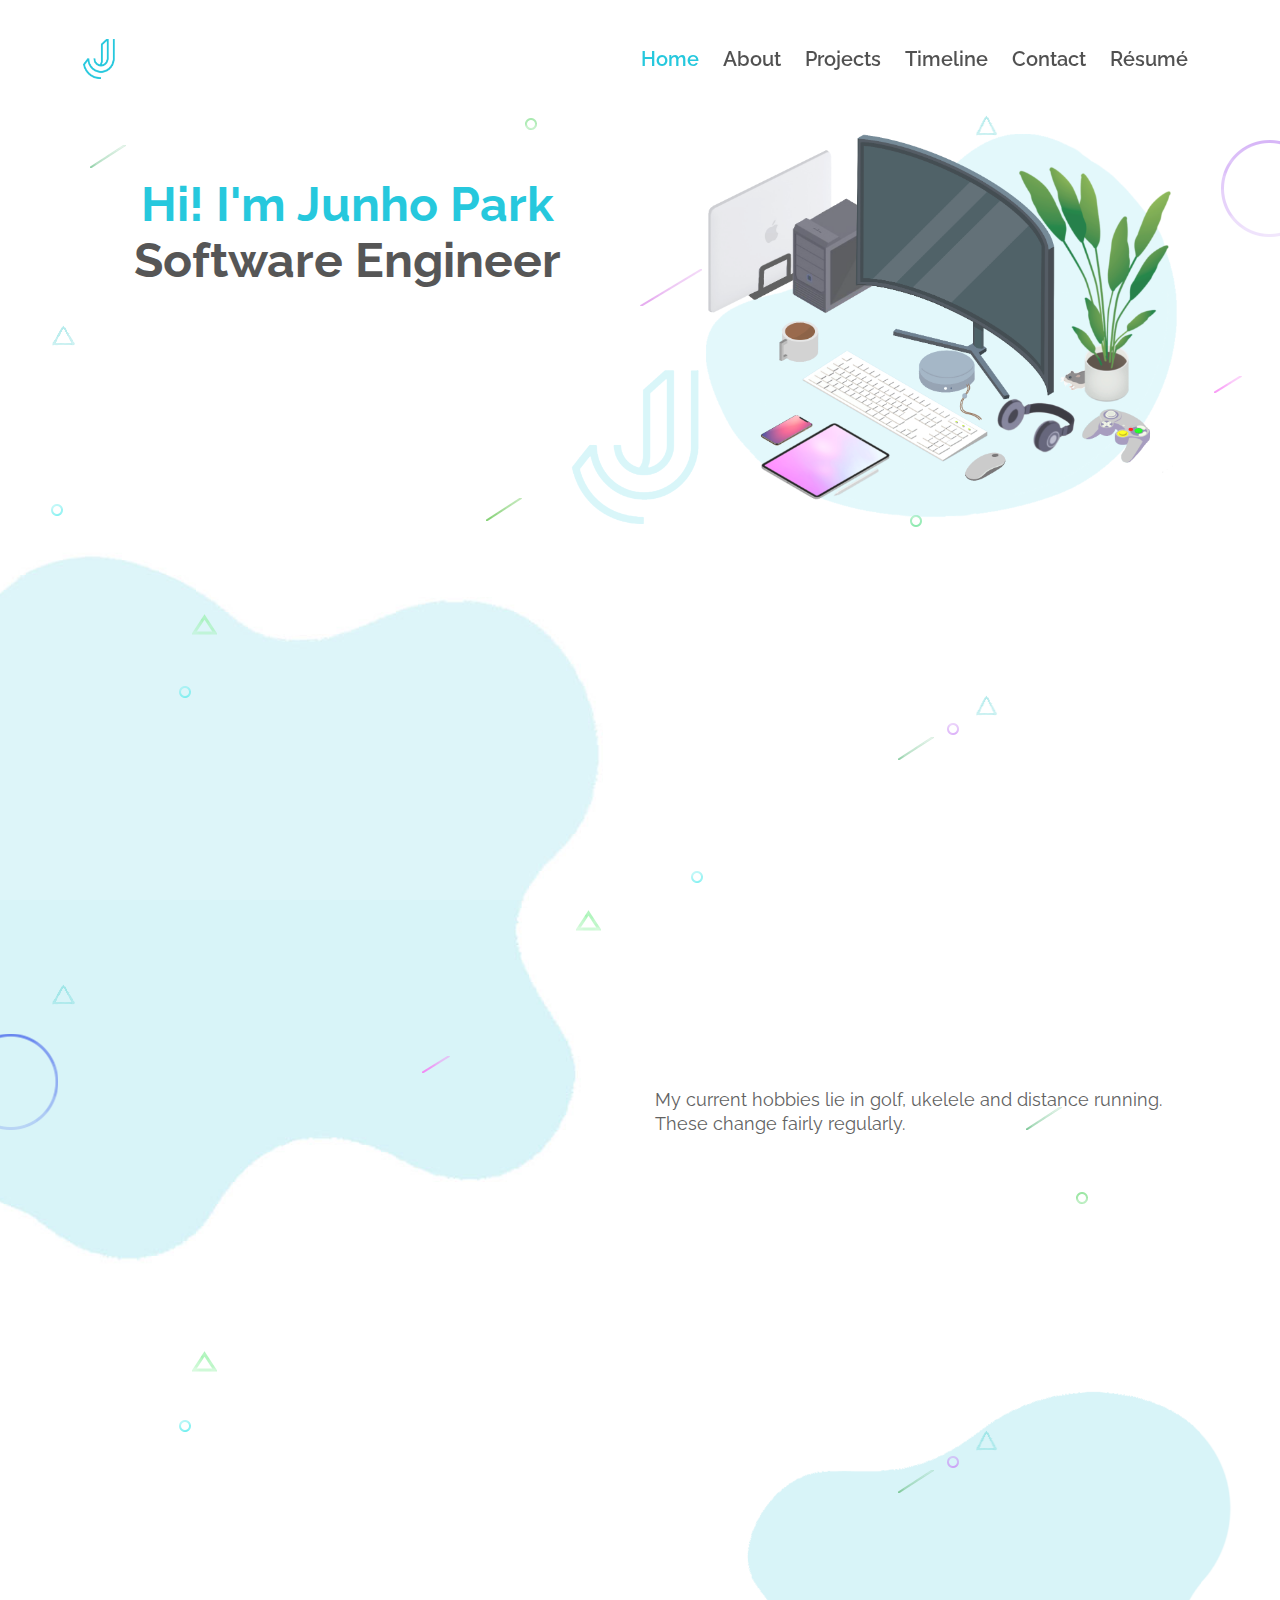
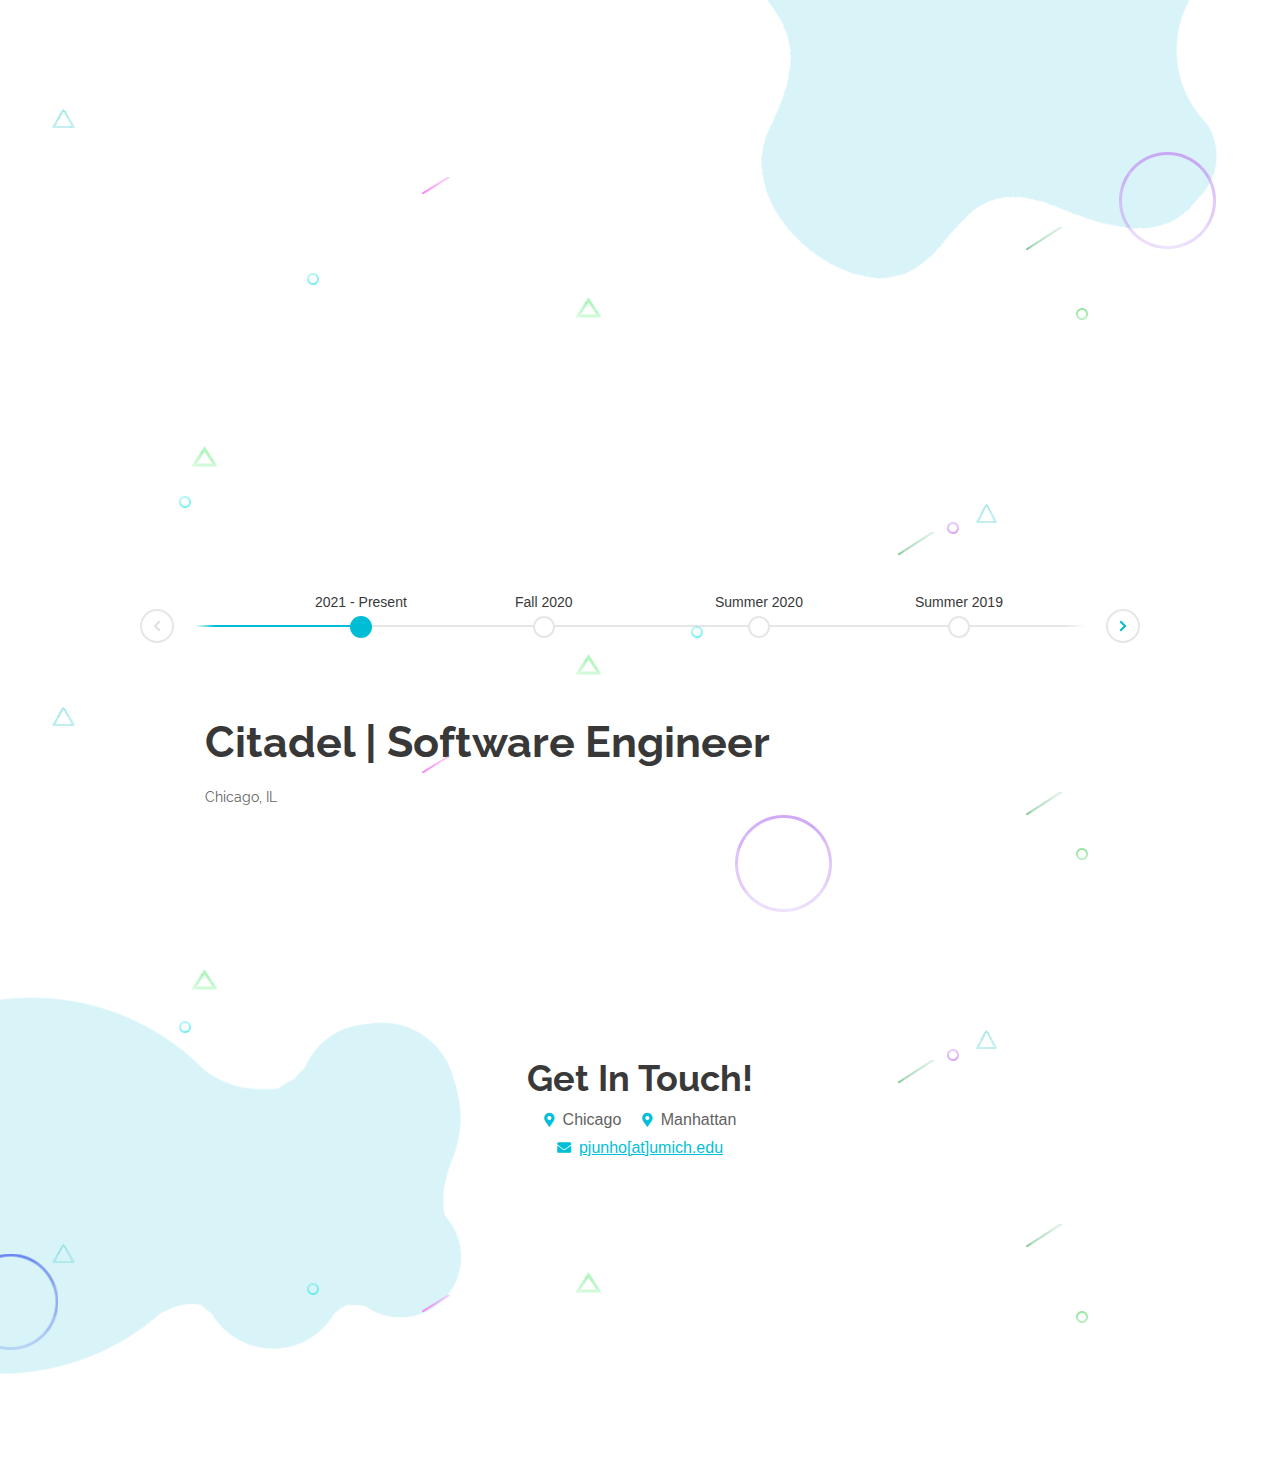
==== commit 0c47a380: "refresh2" ====
--- a/index.html
+++ b/index.html
@@ -1,418 +1,676 @@
 <!DOCTYPE html>
-<html lang="en" class="no-js">
-    <head>
-        <meta name="viewport" content="width=device-width, initial-scale=1, shrink-to-fit=no">
-        <meta charset="UTF-8">
-        <title>Junho Park - Personal Website</title>
-        <link rel = "icon" type = "image/png" href = "img/logo.png">
-
-        <link href="https://fonts.googleapis.com/css?family=Poppins:100,200,400,300,500,600,700" rel="stylesheet"> 
-        <link rel="stylesheet" href="css/slider.css">
-        <link rel="stylesheet" href="css/font-awesome.min.css"> <!-- symbol in pages-->
-        <link rel="stylesheet" href="css/bootstrap.css"> 
-        <link rel="stylesheet" href="css/magnific-popup.css"> <!-- for dog gif only -->									
-        <link rel="stylesheet" href="css/jquery-ui.css">				
-        <link rel="stylesheet" href="css/nice-select.css">							
-        <link rel="stylesheet" href="css/animate.min.css">
-        <link rel="stylesheet" href="css/owl.carousel.css">	
-        <link rel="stylesheet" href="css/linearicons.css">	
-        <link rel="stylesheet" href="css/main.css">
-        <script src="js/slider.js"></script>
-    </head>
-
-    <body>	
-        <header id="header">
-            <div class="container main-menu">
-                <div class="row align-items-center justify-content-between d-flex">
-                <div id="logo">
-                    <a href="index.html"><img src="img/signature.png" alt="Signature" /></a>
-                </div>
-                <nav id="nav-menu-container">
-                    <ul class="nav-menu">
-                    <li><a href="#home">Home</a></li>
-                    <li><a href="#about">About</a></li>
-                    <li><a href="#projects">Projects</a></li>
-                    <li><a href="#myTimeline">Timeline</a></li>
-                    <li class="menu-has-children"><a href="">Pages</a>
-                        <ul>
-                        <li><a href="https://www.instagram.com/didjunho/">Instagram</a></li>
-                        <li><a href="https://github.com/didjunho">Github</a></li>
-                        <li><a href="https://www.linkedin.com/in/pjunho/">LinkedIn</a></li>
-                        <li><a href="img/junho_park_resume.pdf">Résumé</a></li>				                		
-                        </ul>
-                    </li>					          					          		          
+<html lang="en">
+<head>
+    <meta charset="utf-8">
+    <meta name="viewport" content="width=device-width, initial-scale=1, shrink-to-fit=no">
+    
+    <!-- SEO Meta Tags -->
+    <meta name="description" content="Create a stylish landing page for your business startup and get leads for the offered services with this HTML landing page template.">
+    <meta name="author" content="Inovatik">
+
+    <!-- OG Meta Tags to improve the way the post looks when you share the page on LinkedIn, Facebook, Google+ -->
+	<meta property="og:site_name" content="" /> <!-- website name -->
+	<meta property="og:site" content="" /> <!-- website link -->
+	<meta property="og:title" content=""/> <!-- title shown in the actual shared post -->
+	<meta property="og:description" content="" /> <!-- description shown in the actual shared post -->
+	<meta property="og:image" content="" /> <!-- image link, make sure it's jpg -->
+	<meta property="og:url" content="" /> <!-- where do you want your post to link to -->
+	<meta property="og:type" content="article" />
+	
+<!--For the tabs-->
+  <script>document.getElementsByTagName("html")[0].className += " js";</script>
+  <link rel="stylesheet" href="assets/css/style.css">
+<link rel="stylesheet" href="assets/css/style.scss">
+
+	
+    <!-- Website Title -->
+    <title>Junho Park</title>
+    
+    <!-- Styles -->
+    <link href="https://fonts.googleapis.com/css?family=Raleway:400,400i,600,700,700i&amp;subset=latin-ext" rel="stylesheet">
+    <link href="css/bootstrap.css" rel="stylesheet">
+    <link href="css/fontawesome-all.css" rel="stylesheet">
+    <link href="css/swiper.css" rel="stylesheet">
+	<link href="css/magnific-popup.css" rel="stylesheet">
+	<link href="css/styles.css" rel="stylesheet">
+	<link href="css/styles.scss" rel="stylesheet">
+	<!--Owl Carousel -->
+	<link rel="stylesheet" href="owlcarousel/owl.carousel.min.css">
+	<link rel = "stylesheet" href="owlcarousel/owl.theme.default.min.css">
+	<!-- Favicon  -->
+    <link rel="icon" href="images/signature.png">
+</head>
+<body data-spy="scroll" data-target=".fixed-top">
+    
+    <!-- Preloader -->
+
+
+	<div class="spinner-wrapper">
+        <div class="spinner">
+          
+            <div class="bounce2">
+				<img src="images/signature.png" alt="alternative">
+			</div>
+           
+        </div>
+    </div>
+	
+    <!-- end of preloader -->
+    
+
+    <!-- Navigation -->
+    <nav class="navbar navbar-expand-lg navbar-dark navbar-custom fixed-top">
+        <!-- Text Logo - Use this if you don't have a graphic logo -->
+        <!-- <a class="navbar-brand logo-text page-scroll" href="index.html">Evolo</a> -->
+
+        <!-- Image Logo -->
+        <a class="navbar-brand logo-image" href="index.html"><img src="images/signature.png" alt="alternative"></a>
+        
+        <!-- Mobile Menu Toggle Button -->
+        <button class="navbar-toggler" type="button" data-toggle="collapse" data-target="#navbarsExampleDefault" aria-controls="navbarsExampleDefault" aria-expanded="false" aria-label="Toggle navigation">
+            <span class="navbar-toggler-awesome fas fa-bars"></span>
+            <span class="navbar-toggler-awesome fas fa-times"></span>
+        </button>
+        <!-- end of mobile menu toggle button -->
+
+        <div class="collapse navbar-collapse" id="navbarsExampleDefault">
+            <ul class="navbar-nav ml-auto movetoRight">
+                <li class="nav-item">
+                    <a class="nav-link page-scroll" href="#header">Home <span class="sr-only">(current)</span></a>
+                </li>
+                <li class="nav-item">
+                    <a class="nav-link page-scroll" href="#services">About</a>
+                </li>
+                <li class="nav-item">
+                    <a class="nav-link page-scroll" href="#pricing">Projects</a>
+                </li>
+				<li class="nav-item">
+                    <a class="nav-link page-scroll" href="#request">Timeline</a>
+                </li>
+
+				<!-- Dropdown Menu -->          
+                <li class="nav-item">
+                    <a class="nav-link page-scroll" href="#contact">Contact</a>
+                </li>
+                <!-- end of dropdown menu -->
+				<li class="nav-item">
+                    <a class="nav-link page-scroll" href="images/JunhoParkResume.pdf">R&eacutesum&eacute</a>
+                </li>
+
+               
+            </ul>
+         
+        </div>
+    </nav> <!-- end of navbar -->
+    <!-- end of navigation -->
+
+
+    <!-- Header -->
+    <header id="header" class="header">
+        <div class="header-content jangleFix">
+            <div class="container">
+                <div class="row">
+                    <div class="col-lg-6">
+                        <div class="text-container buttonme">
+							<div class="comeintop">
+								<h1><span class="turquoise">Hi! I'm Junho Park</span> Software Engineer</h1>
+								<p class="p-large"> </p>
+							</div>
+                          <!--  <a class="btn-solid-lg page-scroll comeinleft" href="#">PROJECTS</a>-->
+                        </div> <!-- end of text-container -->
+                    </div> <!-- end of col -->
+                    <div class="col-lg-6">
+                        <div class="image-container ImgCont">
+                           <!-- <img class="img-fluid" src="images/header-teamwork.png" alt="alternative">-->
+						  
+							 
+							  <img class="img-fluid monitorImg" src="images/Tools-monitor.png" alt="alternative">
+									<div class="monitorhoverWrapper">
+										<div id="monitorhoverShow">LG 5120X2160 Ultrawide</div>
+									</div>
+									<div id="monitorhoverLine"></div>
+									<div id="monitorhoverShade"> 
+										<img class="monitorhoverImg" src="images/Tools-monitorShade.png" alt="alternative">
+									</div>
+								<img class="img-fluid bubbleImg" src="images/Bubble1.png" alt="alternative">
+							  
+							  <img class="img-fluid keyboardImg" src="images/Tools-keyboard.png" alt="alternative">
+									<div class="keyboardhoverWrapper"> 
+										<div id="keyboardhoverShow">Custom Caps <br>Gateron Yellow Switches</div>
+									</div>
+									<div id="keyboardhoverLine"></div>
+										<div id="keyboardhoverShade"> 
+										<img class="keyboardhoverImg" src="images/Tools-keyboardShade.png" alt="alternative">
+									</div>
+									
+							  <img class="img-fluid mouseImg" src="images/Tools-mouse.png" alt="alternative">
+									<div class="mousehoverWrapper"> 
+										<div id="mousehoverShow">Generic</div>
+									</div>
+									<div id="mousehoverLine"></div>
+										<div id="mousehoverShade"> 
+										<img class="mousehoverImg" src="images/Tools-mouseShade.png" alt="alternative">
+									</div>
+									
+							  <img class="img-fluid plantImg" src="images/Tools-plant.png" alt="alternative">
+									<div class="planthoverWrapper"> 
+										<div id="planthoverShow">Plant</div>
+									</div>
+									<div id="planthoverLine"></div>
+										<div id="planthoverShade"> 
+										<img class="planthoverImg" src="images/Tools-plantShade.png" alt="alternative">
+									</div>
+									
+							  <img class="img-fluid headphoneImg" src="images/Tools-headphone.png" alt="alternative">
+									<div class="headphonehoverWrapper"> 
+										<div id="headphonehoverShow">B&ampO H95</div>
+									</div>
+									<div id="headphonehoverLine"></div>
+										<div id="headphonehoverShade"> 
+										<img class="headphonehoverImg" src="images/Tools-headphoneShade.png" alt="alternative">
+									</div>
+							  
+							  
+							    <img class="img-fluid covfefeImg" src="images/Tools-covfefe.png" alt="alternative">
+									<div class="covfefehoverWrapper"> 
+										<div id="covfefehoverShow">Forgotten Coast Coffee Kabiufa Beans</div>
+									</div>
+									<div id="covfefehoverLine"></div>
+									<div id="covfefehoverShade"> 
+										<img class="covfefehoverImg" src="images/Tools-covfefeShade.png" alt="alternative">
+									</div>
+									
+								<img class="img-fluid macbookImg" src="images/Tools-macbook.png" alt="alternative">
+									<div class="macbookhoverWrapper">
+										<div id="macbookhoverShow">Macbook Pro 2019 16"</div>
+									</div>
+									<div id="macbookhoverLine"></div>
+									<div id="macbookhoverShade"> 
+										<img class="macbookhoverImg" src="images/Tools-macbookShade.png" alt="alternative">
+									</div>
+
+
+							  <img class="img-fluid desktopImg" src="images/Tools-desktop.png" alt="alternative">
+									<div class="desktophoverWrapper">
+										<div id="desktophoverShow">AMD 5900X RTX 3080 32GB DDR4 4TB SSD</div>
+									</div>
+									<div id="desktophoverLine"></div>
+									<div id="desktophoverShade"> 
+										<img class="desktophoverImg" src="images/Tools-desktopShade.png" alt="alternative">
+									</div>
+							 <!-- <img class="img-fluid ratImg" src="images/Tools-rat.png" alt="alternative">-->
+							  <img class="img-fluid ratrunImg" src="images/HamGif.gif" alt="alternative">
+									<div class="rathoverWrapper"> 
+										<div id="rathoverShow">Mochi</div>
+									</div>
+									<div id="rathoverLine"></div>
+										<div id="rathoverShade"> 
+										<img class="rathoverImg" src="images/Tools-ratShade.png" alt="alternative">
+									</div>
+									
+									
+									
+									
+							  <img class="img-fluid speakerImg" src="images/Tools-speaker.png" alt="alternative">
+								<div class="speakerhoverWrapper">
+										<div id="speakerhoverShow">B&ampO A1</div>
+									</div>
+								<div id="speakerhoverLine"></div>
+									<div id="speakerhoverShade"> 
+										<img class="speakerhoverImg" src="images/Tools-speakerShade.png" alt="alternative">
+									</div>
+							  
+							  <img class="img-fluid controllerImg" src="images/Tools-controller.png" alt="alternative">
+									<div class="controllerhoverWrapper"> 
+										<div id="controllerhoverShow">Wavebird</div>
+									</div>
+									<div id="controllerhoverLine"></div>
+										<div id="controllerhoverShade"> 
+										<img class="controllerhoverImg" src="images/Tools-controllerShade.png" alt="alternative">
+									</div>
+									
+									
+							  <img class="img-fluid iphoneImg" src="images/Tools-iphone.png" alt="alternative">
+								<div class="iphonehoverWrapper">
+										<div id="iphonehoverShow">iPhone X</div>
+									</div>
+								<div id="iphonehoverLine"></div>
+								<div id="iphonehoverShade"> 
+										<img class="iphonehoverImg" src="images/Tools-iphoneShade.png" alt="alternative">
+									</div>
+								
+							  <img class="img-fluid ipadImg" src="images/Tools-ipad.png" alt="alternative">
+								<div class="ipadhoverWrapper">
+										<div id="ipadhoverShow">iPad Pro 11" 2018 Apple Pencil 2</div>
+									</div>
+								<div id="ipadhoverLine"></div>
+									<div id="ipadhoverShade"> 
+										<img class="ipadhoverImg" src="images/Tools-ipadShade.png" alt="alternative">
+									</div>
+							  
+                        </div> <!-- end of image-container -->
+                    </div> <!-- end of col -->
+					 
+                </div> <!-- end of row -->
+            </div> <!-- end of container -->
+				<img class="oval-one" src="images/bigOval.png" alt="">
+				<img class="shape-three" src="images/triangle.png" alt ="">	
+				<img class="shape-four" src="images/line.png" alt="">
+				<img class="shape-five" src="images/bigLine.png" alt="">
+				<img class="shape-six" src="images/line3.png" alt="">
+				<img class="shape-seven" src="images/smolCircle.png" alt="">
+				<img class="shape-eight" src="images/line2.png" alt="">
+				<img class="shape-nine" src="images/smolCircle2.png" alt="">
+				<img class="shape-ten" src="images/triangle.png" alt ="">
+				<img class="shape-eleven" src="images/smolOval.png" alt="">			
+        </div> <!-- end of header-content -->
+			
+    </header> <!-- end of header -->
+    <!-- end of header -->
+
+
+
+<!-- Services -->
+    <div id="services" class="cards-1 jangleFix">
+        <div class="container">
+             <div class="row">
+                <div class="col-lg-6">
+                    <div class="image-container">
+                        <img class="img-fluid comeup" src="images/aboutpic.png" width="400" height="500" alt="alternative">
+                    </div> <!-- end of image-container -->
+                </div> <!-- end of col -->
+                <div class="col-lg-6">
+					<br>
+					<br>
+					<br>
+					<br>
+                    <h2 class="topin">About Me</h2>
+						<div class="About_Me">
+							<p class="p-large1 comeright1"> I was born in Tokyo in 1999 where I lived until my arrival to the US at 4 years old. I spent my childhood in the suburbs of Atlanta.</p>
+							<p class="p-large1 comeright2"> After high school, I chose to attend the University of Michigan's College of Engineering pursuing a degree in Computer Science with a few assorted minors.</p>
+							<p class="p-large1 comeright3"> I completed my Bachelor's on April 2021, and I am now currently a Software Engineer at Citadel in Chicago.</p>
+							<p class="p-large1 comeright4"> My current hobbies lie in golf, ukelele and distance running. These change fairly regularly.</p>
+						</div>
+
+                </div> <!-- end of col -->
+				
+            </div> <!-- end of row -->
+				
+        </div> <!-- end of container -->
+
+				<img class="ab-one" src="images/bigOval1.png" alt="">
+				<img class="ab-two" src="images/triangle1.png" alt ="">
+				<img class="ab-two1" src="images/triangle1.png" alt ="">	
+				<img class="ab-three" src="images/triangle.png" alt ="">
+				<img class="ab-four" src="images/line.png" alt="">
+				<img class="ab-four1" src="images/line.png" alt="">
+				<img class="ab-six" src="images/line3.png" alt="">
+				<img class="ab-nine" src="images/smolCircle2.png" alt="">
+				<img class="ab-nine1" src="images/smolCircle2.png" alt="">
+				<img class="ab-nine2" src="images/smolCircle3.png" alt="">
+				<img class="ab-ten" src="images/triangle.png" alt ="">
+				<img class="ab-eleven" src="images/smolOval.png" alt="">	
+    </div> <!-- end of cards-1 -->
+	
+    <!-- end of services -->
+
+
+    <!-- Pricing -->
+    <div id="pricing" class="cards-2 jangleFix">
+ <!--<img class="img-fluid worksBackground" src="images/works-background.png" alt="alternative">-->
+        <div class="container">
+		
+              <section id="portfolio" class="site-section section-portfolio">
+			<div class="text-center worksDown">
+                    <h2 class = "marginNeed">Previous Projects</h2>
+                    <img src="assets/img/lines.svg" class="img-lines" alt="lines">
+            </div>
+			
+			<div class="row">
+                    <div class="col-md-6 col-xs-6">
+                        <div class="portfolio-item comeinleftproj">
+                            <img src="assets/img/Portfolio-1.jpg" class="img-res" alt="">
+                            <div class="portfolio-item-info">
+                                <h4 class="projTitle">Endow</h4>
+								<p class="projDesc"> Proprietary equities trading strategies focused on providing higher EAR than traditional high yield savings accounts. </p>
+								<br>
+								<p class="projDesc"> Built in collaboration with Shashank Murching, Monica Wang, Leonardo Tang and Harvey Reeves. </p>
+                            </div><!-- /.portfolio-item-info -->
+                        </div><!-- /.portfolio-item -->
+                    </div>
+                    <div class="col-md-6 col-xs-6">
+                        <div class="portfolio-item comeinrightproj">
+                            <img src="assets/img/Portfolio-2.jpg" class="img-res" alt="">
+                            <div class="portfolio-item-info">
+                                <h4 class="projTitle">Sents</h4>
+								<p class="projDesc"> Sents is a tool that attempts to predict changes in securities in the market using realtime online messages scraped from all over the internet. </p>
+								<br>
+								<p class="projDesc"> After much effort, it was determined that reliable alpha could not be generated with our sentiment measuring methods. </p>
+								<br>
+								<p class="projDesc"> Built in collaboration with Samast Varma and Sahil Patel. </p>
+                            </div><!-- /.portfolio-item-info -->
+                        </div><!-- /.portfolio-item -->
+                    </div>
+                    
+			</div>
+
+        </section><!-- /.secton-portfolio -->
+				
+        </div> <!-- end of container -->
+
+
+
+				<img class="work-one" src="images/bigOval.png" alt="">
+				<img class="work-two" src="images/triangle1.png" alt ="">
+				<img class="work-two1" src="images/triangle1.png" alt ="">	
+				<img class="work-three" src="images/triangle.png" alt ="">
+				<img class="work-four" src="images/line.png" alt="">
+				<img class="work-four1" src="images/line.png" alt="">
+				<img class="work-six" src="images/line3.png" alt="">
+				<img class="work-nine" src="images/smolCircle2.png" alt="">
+				<img class="work-nine1" src="images/smolCircle2.png" alt="">
+				<img class="work-nine2" src="images/smolCircle3.png" alt="">
+				<img class="work-ten" src="images/triangle.png" alt ="">
+				<img class="work-eleven" src="images/smolOval.png" alt="">	
+    </div> <!-- end of cards-2 -->
+    <!-- end of pricing -->
+
+    
+
+ <!-- Request -->
+    <div id="request" class="form-1 jangleFix">
+        <div class="container">
+		 <h2 class="timehead timeDown">My Timeline</h2>
+		 <p class="timedesc worksUp"></p>
+            <div class="row">
+                 
+				 
+				 <section class="cd-h-timeline js-cd-h-timeline margin-bottom-md">
+
+
+					<div class="cd-h-timeline__container container">
+					  <div class="cd-h-timeline__dates">
+						<div class="cd-h-timeline__line">
+						  <ol>
+							<li><a href="#0" data-date="16/01/2014" class="cd-h-timeline__date cd-h-timeline__date--selected">2021 - Present</a></li>
+							<li><a href="#0" data-date="28/02/2014" class="cd-h-timeline__date">Fall 2020</a></li>
+							<li><a href="#0" data-date="20/04/2014" class="cd-h-timeline__date">Summer 2020</a></li>
+							<li><a href="#0" data-date="20/05/2014" class="cd-h-timeline__date">Summer 2019</a></li>
+							<li><a href="#0" data-date="09/07/2014" class="cd-h-timeline__date">Fall 2018</a></li>
+							<li><a href="#0" data-date="30/08/2014" class="cd-h-timeline__date">Summer 2018</a></li>
+							<li><a href="#0" data-date="15/09/2014" class="cd-h-timeline__date">Fall 2017</a></li>
+							<li><a href="#0" data-date="01/11/2014" class="cd-h-timeline__date">Summer 2017</a></li>
+							<li><a href="#0" data-date="10/12/2014" class="cd-h-timeline__date">Spring 2017</a></li>
+							<li><a href="#0" data-date="19/01/2015" class="cd-h-timeline__date">Summer 2016</a></li>
+						  </ol>
+
+						  <span class="cd-h-timeline__filling-line" aria-hidden="true"></span>
+						</div> <!-- .cd-h-timeline__line -->
+					  </div> <!-- .cd-h-timeline__dates -->
+						
+					  <ul>
+						<li><a href="#0" class="text-replace cd-h-timeline__navigation cd-h-timeline__navigation--prev cd-h-timeline__navigation--inactive">Prev</a></li>
+						<li><a href="#0" class="text-replace cd-h-timeline__navigation cd-h-timeline__navigation--next">Next</a></li>
+					  </ul>
+					</div> <!-- .cd-h-timeline__container -->
+
+					<div class="cd-h-timeline__events">
+					  <ol>
+						<li class="cd-h-timeline__event cd-h-timeline__event--selected text-component">
+						  <div class="cd-h-timeline__event-content container">
+							<h2 class="cd-h-timeline__event-title">Citadel | Software Engineer</h2>
+							<p class="cd-h-timeline__event-description"> 
+								Chicago, IL
+							</p>
+							<p class="cd-h-timeline__event-description color-contrast-medium noSee"> 
+								Moving on to exciting new things! Lorem ipsum dolor sit amet, consectetur adipisicing elit.Illum praesentium quia velit nulla adipisci?  Consequuntur aspernatur 
+							</p>
+						  </div>
+						</li>
+
+						<li class="cd-h-timeline__event text-component">
+						  <div class="cd-h-timeline__event-content container">
+							<h2 class="cd-h-timeline__event-title">Google | Software Engineer Intern</h2>
+							<p class="cd-h-timeline__event-description"> 
+								Los Angeles, CA
+							</p>
+							<p class="cd-h-timeline__event-description color-contrast-medium noSee"> 
+							  Lorem ipsum dolor sit amet, consectetur adipisicing elit. Illum praesentium officia, fugit recusandae ipsa, quia velit nulla adipisci? Consequuntur aspernatur at, 
+							</p>
+						  </div>
+						</li>
+
+						<li class="cd-h-timeline__event text-component">
+						  <div class="cd-h-timeline__event-content container">
+							<h2 class="cd-h-timeline__event-title">Wolverine Trading | Software Engineer Intern</h2>
+							<p class="cd-h-timeline__event-description"> 
+								Chicago, IL
+							</p>
+							<p class="cd-h-timeline__event-description color-contrast-medium noSee"> 
+							  Lorem ipsum dolor sit amet, consectetur adipisicing elit. Illum praesentium officia, fugit recusandae ipsa, quia velit nulla adipisci? Consequuntur aspernatur at, 
+							</p>
+						  </div>
+						</li>
+
+						<li class="cd-h-timeline__event text-component">
+						  <div class="cd-h-timeline__event-content container">
+							<h2 class="cd-h-timeline__event-title">Barclays | Summer Analyst</h2>
+							<p class="cd-h-timeline__event-description"> 
+								New York City, NY
+							</p>
+							<p class="cd-h-timeline__event-description color-contrast-medium noSee"> 
+							  Lorem ipsum dolor sit amet, consectetur adipisicing elit. Illum praesentium officia, fugit recusandae ipsa, quia velit nulla adipisci? Consequuntur aspernatur at, 
+							</p>
+						  </div>
+						</li>
+
+						<li class="cd-h-timeline__event text-component">
+						  <div class="cd-h-timeline__event-content container">
+							<h2 class="cd-h-timeline__event-title">AT&ampT | Technical Consultant Intern</h2>
+							<p class="cd-h-timeline__event-description color-contrast-medium"> 
+								Atlanta, GA
+							</p>
+							<p class="cd-h-timeline__event-description color-contrast-medium noSee"> 
+							  Lorem ipsum dolor sit amet, consectetur adipisicing elit. Illum praesentium officia, fugit recusandae ipsa, quia velit nulla adipisci? Consequuntur aspernatur at, 
+							</p>
+						  </div>
+						</li>
+
+						<li class="cd-h-timeline__event text-component">
+						  <div class="cd-h-timeline__event-content container">
+							<h2 class="cd-h-timeline__event-title">Cisco Systems | Technical Sales Intern</h2>
+							<p class="cd-h-timeline__event-description"> 
+								Atlanta, GA | San Jose, CA | Research Triangle Park, NC
+							</p>
+							<p class="cd-h-timeline__event-description color-contrast-medium noSee"> 
+							  Lorem ipsum dolor sit amet, consectetur adipisicing elit. Illum praesentium officia, fugit recusandae ipsa, quia velit nulla adipisci? Consequuntur aspernatur at, 
+							</p>
+						  </div>
+						</li>
+
+						<li class="cd-h-timeline__event text-component">
+						  <div class="cd-h-timeline__event-content container">
+							<h2 class="cd-h-timeline__event-title">University of Michigan | College of Engineering</h2>
+							<p class="cd-h-timeline__event-description"> 
+								Ann Arbor, MI
+							</p>
+							<p class="cd-h-timeline__event-description color-contrast-medium noSee"> 
+							  Lorem ipsum dolor sit amet, consectetur adipisicing elit. Illum praesentium officia, fugit recusandae ipsa, quia velit nulla adipisci? Consequuntur aspernatur at,
+							</p>
+						  </div>
+						</li>
+
+						<li class="cd-h-timeline__event text-component">
+						  <div class="cd-h-timeline__event-content container">
+							<h2 class="cd-h-timeline__event-title">Cisco Systems | Intern Coordinator</h2>
+							<p class="cd-h-timeline__event-description"> 
+								Atlanta, GA
+							</p>
+							<p class="cd-h-timeline__event-description color-contrast-medium noSee"> 
+							  Lorem ipsum dolor sit amet, consectetur adipisicing elit. Illum praesentium officia, fugit recusandae ipsa, quia velit nulla adipisci? Consequuntur aspernatur at,
+							</p>
+						  </div>
+						</li>
+
+						<li class="cd-h-timeline__event text-component">
+						  <div class="cd-h-timeline__event-content container">
+							<h2 class="cd-h-timeline__event-title">Northview High School | Graduation</h2>
+							<p class="cd-h-timeline__event-description"> 
+								Johns Creek, GA
+							</p>
+							<p class="cd-h-timeline__event-description color-contrast-medium noSee"> 
+							  Lorem ipsum dolor sit amet, consectetur adipisicing elit. Illum praesentium officia, fugit recusandae ipsa, quia velit nulla adipisci? Consequuntur aspernatur at, 
+							</p>
+						  </div>
+						</li>
+
+						<li class="cd-h-timeline__event text-component">
+						  <div class="cd-h-timeline__event-content container">
+							<h2 class="cd-h-timeline__event-title">Cisco Systems | Research Intern</h2>
+							<p class="cd-h-timeline__event-description"> 
+								Atlanta, GA
+							</p>
+							<p class="cd-h-timeline__event-description color-contrast-medium noSee"> 
+							  Lorem ipsum dolor sit amet, consectetur adipisicing elit. Illum praesentium officia, fugit recusandae ipsa, quia velit nulla adipisci? Consequuntur aspernatur at, 
+							</p>
+						  </div>
+						</li>
+
+						
+					  </ol>
+					</div> <!-- .cd-h-timeline__events -->
+				  </section>
+  
+				  
+            </div> <!-- end of row -->
+        </div> <!-- end of container -->
+				<img class="ti-one" src="images/bigOval.png" alt="">
+				<img class="ab-two" src="images/triangle1.png" alt ="">
+				<img class="ab-two1" src="images/triangle1.png" alt ="">	
+				<img class="ab-three" src="images/triangle.png" alt ="">
+				<img class="ab-four" src="images/line.png" alt="">
+				<img class="ab-four1" src="images/line.png" alt="">
+				<img class="ab-six" src="images/line3.png" alt="">
+				<img class="ab-nine" src="images/smolCircle2.png" alt="">
+				<img class="ab-nine1" src="images/smolCircle2.png" alt="">
+				<img class="ab-nine2" src="images/smolCircle3.png" alt="">
+				<img class="ab-ten" src="images/triangle.png" alt ="">
+				<img class="ab-eleven" src="images/smolOval.png" alt="">
+    </div> <!-- end of form-1 -->
+    <!-- end of request -->
+   
+
+
+	
+ 
+
+    <!-- Contact -->
+    <div id="contact" class="form-2 jangleFix">
+        <div class="container">
+            <div class="row">
+			
+                <div class="col-lg-12 setCenter">
+                    <h2 class="conDown2">Get In Touch!</h2>
+                    <ul class="list-unstyled li-space-lg">
+                        <!--<li class="address conDown">Hesitate to contact me</li>-->
+                        <li><i class="fas fa-map-marker-alt"></i>Chicago</li>
+						<li><i class="fas fa-map-marker-alt"></i>Manhattan</li>
+<br>
+                        <li><i class="fas fa-envelope"></i><a class="turquoise" href="mailto:pjunho@umich.edu">pjunho[at]umich.edu</a></li>
                     </ul>
-                </nav>    		
-                </div>
-            </div>
-        </header>
-
-        <div class="slides">
-        <!-- banner -->
-        <section class="banner-area">
-            <div class="container" id="home">
-                <div class="row fullscreen align-items-center justify-content-between">
-                    <div class="col-lg-6 col-md-6 banner-left">
-                        <h6>Hi! My name is</h6>
-                        <h1>Junho Park</h1>
-                        <p>
-                            University of Michigan Class of 2021
-                        </p>
-                    </div>
-                    <div class="col-lg-6 col-md-6 banner-right align-self-end">
-                        <img class="img-fluid" src="img/intro_pic.jpg" alt="">
-                    </div>
-                </div>
-            </div>					
-        </section>
-
-        <!-- about -->
-        <div id="about">
+                </div> <!-- end of col -->
+            </div> <!-- end of row -->
+            <!--social media-->
+			
+			<div class="footer">
         <div class="container">
-            <section class="home-about-area">
-                <div class="row align-items-center justify-content-between">
-                    <div class="col-lg-7 home-about-left">
-                        <img class="img-fluid" src="img/about-pic.jpg" alt="">
-                    </div>
-                    <div class="col-lg-5 home-about-right">
-                        <h6><font color="white">About Me</font></h6>
-                        <h1 class="text-uppercase"><font color="white">Personal Details</font></h1>
-                        <p>
-                            <font color="white">I was born in Tokyo in 1999 where I lived until my
-                            arrival to the US at 5 years old. I spent my childhood in the suburbs of
-                            Atlanta where I quickly gained an appreciation and fascination for technology, specifically computer science.<br /><br />
-                            As a senior in high school, it was an easy decision for me to choose to attend one of the best universities for
-                            computer science in the US - the University of Michigan. At UofM, I've learned
-                            so much and experienced a ton of personal growth not only from the computer science
-                            cirriculum provided by the university, but also from my social endeavors within my
-                            professional fraternity, my various roles across a plethora of clubs and also my
-                            girlfriend, Monica.<br /><br />
-                            My current interests lie in algorithmic trading, skateboarding, golfing,
-                            various design projects through the Adobe suite of applications and
-                            making sure Monica is well-fed.<br /><br />
-                            The devices shown in this section are the tools I use for my every day productivity and
-                            will consistently update as I switch to new devices.</font>
-                        </p>
-                    </div>
-                </div>	
-            </section>
-        </div>
-        </div>
-
-        <!-- projects -->
-        <section class="portfolio-area section-gap" id="portfolio">
-            <div id="projects" class="container">
-                <div class="row d-flex justify-content-center">
-                        <div class="menu-content pb-70 col-lg-8">
-                                <div class="title text-center">
-                                        <h1 class="mb-10"><font color="white">My Latest Projects</font></h1>
-                                        <p><font color="white">Spanning development, design, photography and more.</font></p>
-                                </div>
-                        </div>
-                </div>         
-                <div class="filters">
-                    <ul>
-                        <li class="active" data-filter="*"><font color="white">All</font></li>
-                        <li data-filter=".vector"><font color="white">Development</font></li>
-                        <li data-filter=".raster"><font color="white">Design</font></li>
-                        <li data-filter=".ui"><font color="white">Photography</font></li>
-                        <li data-filter=".printing"><font color="white">Miscellaneous</font></li>
-                    </ul>
-                </div>
-                <div class="filters-content">
-                    <div class="row grid">
-                        <div class="single-portfolio col-sm-4 all vector">
-                            <div class="relative">
-                                <div class="thumb">
-                                    <div class="overlay overlay-bg"></div>
-                                    <img class="image img-fluid" src="img/sents.png" alt="">
-                                </div>
-                                <a href="https://sents.dev">	
-                                    <div class="middle">
-                                        <div class="text align-self-center d-flex"><img src="img/preview.png" alt=""></div>
-                                    </div>
-                                </a>                              		
-                            </div>
-                            <div class="p-inner">
-                                <h4><font color="white">Stock Sentimence Tool</font></h4>
-                                <div class="cat"><font color="white">Development</font></div>
-                            </div>					                               
-                        </div>
-                        <div class="single-portfolio col-sm-4 all vector">
-                            <div class="relative">
-                                <div class="thumb">
-                                    <div class="overlay overlay-bg"></div>
-                                    <img class="image img-fluid" src="img/NN.png" alt="">
-                                </div>
-                                <a href="https://github.com/didjunho/mnistNeuralNet">	
-                                    <div class="middle">
-                                        <div class="text align-self-center d-flex"><img src="img/preview.png" alt=""></div>
-                                    </div>
-                                </a>                              		
-                            </div>
-                            <div class="p-inner">
-                                <h4><font color="white">Neural Network</font></h4>
-                                <div class="cat"><font color="white">Development</font></div>
-                            </div>					                               
-                        </div>
-                        <div class="single-portfolio col-sm-4 all raster">
-                            <div class="relative">
-                                <div class="thumb">
-                                    <div class="overlay overlay-bg"></div>
-                                    <img class="image img-fluid" src="img/logo.png" alt="">
-                                </div>
-                                <a href="https://github.com/didjunho/didjunho.github.io">	
-                                    <div class="middle">
-                                        <div class="text align-self-center d-flex"><img src="img/preview.png" alt=""></div>
-                                    </div>
-                                </a> 
-                            </div>
-                            <div class="p-inner">
-                                <h4><font color="white">Website</font></h4>
-                                <div class="cat"><font color="white">Design</font></div>
-                            </div>
-                        </div>
-                        <div class="single-portfolio col-sm-4 all ui">
-                            <div class="relative">
-                                <div class="thumb">
-                                    <div class="overlay overlay-bg"></div>
-                                    <img class="image img-fluid" src="img/instagram.png" alt="">
-                                </div>
-                                <a href="https://www.instagram.com/didjunho/">	
-                                    <div class="middle">
-                                        <div class="text align-self-center d-flex"><img src="img/preview.png" alt=""></div>
-                                    </div>
-                                </a>                            		
-                            </div> 
-                            <div class="p-inner">
-                                <h4><font color="white">Instagram</font></h4>
-                                <div class="cat"><font color="white">Photography</font></div>
-                            </div>
-                        </div>
-                        <div class="single-portfolio col-sm-4 all printing">
-                            <div class="relative">
-                                <div class="thumb">
-                                    <div class="overlay overlay-bg"></div>
-                                    <img class="image img-fluid" src="img/TBD.png" alt="">
-                                </div>
-                                <a href="img/dog.gif" class="img-pop-up">	
-                                    <div class="middle">
-                                        <div class="text align-self-center d-flex"><img src="img/preview.png" alt=""></div>
-                                    </div>
-                                </a>                             		
-                            </div>
-                            <div class="p-inner">
-                                <h4><font color="white">Options Evaluation and Risk Analysis</font></h4>
-                                <div class="cat"><font color="white">Miscellaneous</font></div>
-                            </div>
-                        </div>
-                        <div class="single-portfolio col-sm-4 all raster">
-                            <div class="relative">
-                                <div class="thumb">
-                                    <div class="overlay overlay-bg"></div>
-                                    <img class="image img-fluid" src="img/ktp.png" alt="">
-                                </div>
-                                <a href="https://github.com/sletap/KTPoints">	
-                                    <div class="middle">
-                                        <div class="text align-self-center d-flex"><img src="img/preview.png" alt=""></div>
-                                    </div>
-                                </a>                             		
-                            </div>
-                            <div class="p-inner">
-                                <h4><font color="white">Kappa Theta Pi App</font></h4>
-                                <div class="cat"><font color="white">Design</font></div>
-                            </div>
-                        </div>
-                    </div>
-                </div>    
-            </div>
-        </section>
-        
-        <!-- timeline -->
-        <section class="timeline pb-120 section-gap">
-            <div class="text-center" id="myTimeline">
-                <div class="menu-content pb-70">
-                    <div class="title text-center">
-                        <h1 class="mb-10">My Timeline</h1>
-                        <p>A journey, briefly.</p>
-                    </div>
-                </div>
-            </div>				
-                <ul>
-                <li>
-                    <div class="content">
-                            <img class="img-fluid mx-auto d-block mb-30" src="img/aboutBrand1.png" alt="">
-                    <h4>
-                        <time>Research Intern at Cisco Systems</time>
-                    </h4>
-                            <p>2016</p>
-                            <p>Atlanta</p>
-                    </div>
-                </li>
-                <li>
-                    <div class="content">
-                            <img class="img-fluid mx-auto d-block mb-30" src="img/aboutBrand5.png" alt="">
-                    <h4>
-                        <time>High School Diploma</time>
-                    </h4>
-                            <p>Northview High School</p>
-                            <p>Johns Creek, GA</p>
-                            <p>2017</p>
-                    </div>
-                </li>
-                <li>
-                    <div class="content">
-                            <img class="img-fluid mx-auto d-block mb-30" src="img/aboutBrand1.png" alt="">
-                    <h4>
-                        <time>Intern Coordinator at Cisco Systems</time>
-                    </h4>
-                            <p>2017</p>
-                            <p>Atlanta</p>
-                    </div>
-                </li>
-                <li>
-                    <div class="content">
-                        <img class="img-fluid mx-auto d-block mb-30" src="img/aboutBrand4.png" alt="">
-                    <h4>
-                        <time>Started Undergraduate at University of Michigan</time>
-                    </h4>
-                    <p>2017</p>
-                    </div>
-                </li>
-                <li>
-                    <div class="content">
-                        <img class="img-fluid mx-auto d-block mb-30" src="img/aboutBrand1.png" alt="">
-                    <h4>
-                        <time>Techincal Sales Intern at Cisco Systems</time>
-                    </h4>
-                            <p>2018</p>
-                            <p>Atlanta, San Jose, RTP</p>
-                    </div>
-                </li>
-                <li>
-                    <div class="content">
-                        <img class="img-fluid mx-auto d-block mb-30" src="img/aboutBrand2.png" alt="">
-                    <h4>
-                        <time>Innovation Intern at AT&T</time>
-                    </h4>
-                            <p>2018</p>
-                            <p>Atlanta, Los Angeles, Austin</p>
-                    </div>
-                </li>
-                <li>
-                    <div class="content">
-                        <img class="img-fluid mx-auto d-block mb-30" src="img/aboutBrand3.png" alt="">
-                    <h4>
-                        <time>Trading Analyst at Barclays</time>
-                    </h4>
-                            <p><b>2019</b></p>
-                            <p><b>Greater New York Area</b></p>
-                    </div>
-                </li>
-                </ul>
-        </section>	
-
-        <!-- brands -->
-        <section class="brands-area">
-            <div class="container">
-                <div class="brand-wrap">
-                    <div class="row align-items-center active-brand-carusel justify-content-start no-gutters">
-                        <div class="col single-brand">
-                            <img class="mx-auto img-fluid" src="img/brand1.png" alt="">
-                        </div>
-                        <div class="col single-brand">
-                            <img class="mx-auto img-fluid" src="img/brand2.png" alt="">
-                        </div>
-                        <div class="col single-brand">
-                            <img class="mx-auto img-fluid" src="img/brand3.png" alt="">
-                        </div>
-                        <div class="col single-brand">
-                            <img class="mx-auto img-fluid" src="img/brand4.png" alt="">
-                        </div>
-                        <div class="col single-brand">
-                            <img class="mx-auto img-fluid" src="img/brand5.png" alt="">
-                        </div>
-                    </div>
-                </div>
-            </div>
-        </section>
-
-        <!-- facts -->
-        <section class="facts-area section-gap" id="facts-area">
-            <div class="container">				
-                <div class="row">
-                    <div class="col-lg-3 col-md-6 single-fact">
-                        <h1 class="counter">34618</h1>
-                        <p>Lines of Code Written</p>
-                    </div>
-                    <div class="col-lg-3 col-md-6 single-fact">
-                        <h1 class="counter">4</h1>
-                        <p>Years of Corporate Experience</p>
-                    </div>
-                    <div class="col-lg-3 col-md-6 single-fact">
-                        <h1 class="counter">8</h1>
-                        <p>Programming Languages</p>
-                    </div>	
-                    <div class="col-lg-3 col-md-6 single-fact">
-                        <h1 class="counter">1560</h1>
-                        <p>Dollars Spent on Coffee Last Year</p>
-                    </div>												
-                </div>
-            </div>	
-        </section>
-
-        </div>
-
-        <script>
-            slider('.slides');
-        </script>
-
-        <!-- footer -->
-        <footer class="footer-area">
-                <div class="container">
-                    <div class="row-foot">
-                        <a href="https://www.facebook.com/junho.pikachu.park"><i class="icon-cog col-lg-auto col-md-6 fa-2x fa fa-facebook"></i></a>
-                        <a href="https://github.com/didjunho"><i class="icon-cog col-lg-auto col-md-6 fa-2x fa fa-github"></i></a>
-                        <a href="https://www.instagram.com/didjunho/"><i class="icon-cog col-lg-auto col-md-6 fa-2x fa fa-instagram"></i></a>
-                    </div>
-                    <div class="row-foot">
-                        <div class="col-lg-auto col-md-6">
-                            <div class="single-footer-widget">
-                                <p>Let's Connect!</p>
-                            </div>
-                        </div>
-                        <div class="col-lg-auto col-md-6">
-                            <div class="single-footer-widget">
-                                <p>E-mail: junhopark2001@gmail.com</p>
-                            </div>
-                        </div>
-                        <div class="col-lg-auto col-md-6 social-widget">
-                            <div class="single-footer-widget">
-                                <p>Cell: (404)-839-0599</p>
-                            </div>
-                        </div>
-                    </div>
-                </div>
-                <div class="col-auto" style="float:right; background:black; top:-40px;">
-                    <a class="smoothscroll" title="Back to Top" href="#top"><i class="fa fa-2x fa-arrow-up" aria-hidden="true"></i></a>
-                </div>
-            </footer>
-
-        <script src="js/vendor/jquery-2.2.4.min.js"></script>
-        <script src="js/popper.min.js"></script>
-        <script src="js/vendor/bootstrap.min.js"></script>			
-        <script src="js/easing.min.js"></script>			
-        <script src="js/hoverIntent.js"></script>
-        <script src="js/superfish.min.js"></script>	
-        <script src="js/jquery.magnific-popup.min.js"></script>	
-        <script src="js/jquery.tabs.min.js"></script>						
-        <script src="js/jquery.nice-select.min.js"></script>	
-        <script src="js/jquery.min-select.js"></script>
-        <script src="js/isotope.pkgd.min.js"></script>			
-        <script src="js/waypoints.min.js"></script>
-        <script src="js/jquery.counterup.min.js"></script>
-        <script src="js/simple-skillbar.js"></script>							
-        <script src="js/owl.carousel.min.js"></script>							
-        <script src="js/main.js"></script>	
-    </body>
+		
+            <div class="row">
+				<div class="col-md-4">
+				</div>
+                <div class="col-md-4">
+                    <div class="footer-col">
+                        <h4></h4>
+                        <span class="fa-stack conUp">
+                            <a href="https://www.facebook.com/junho.pikachu.park">
+                                <i class="fas fa-circle fa-stack-2x"></i>
+                                <i class="fab fa-facebook-f fa-stack-1x"></i>
+                            </a>
+                        </span>
+                        <span class="fa-stack conUp2">
+                            <a href="https://www.instagram.com/didjunho/">
+                                <i class="fas fa-circle fa-stack-2x"></i>
+                                <i class="fab fa-instagram fa-stack-1x"></i>
+                            </a>
+                        </span>
+                        <span class="fa-stack conUp4">
+                            <a href="https://www.linkedin.com/in/pjunho/">
+                                <i class="fas fa-circle fa-stack-2x"></i>
+                                <i class="fab fa-linkedin-in fa-stack-1x"></i>
+                            </a>
+                        </span>
+                    </div> 
+                </div> <!-- end of col -->
+				<div class="col-md-4">
+				</div>
+            </div> <!-- end of row -->
+        </div> <!-- end of container -->
+    </div> <!-- end of footer -->  
+			
+			
+        </div> <!-- end of container -->
+
+
+
+
+		<img class="work-one1" src="images/bigOval1.png" alt="">
+				<img class="foot-two" src="images/triangle1.png" alt ="">
+				<img class="work-two1" src="images/triangle1.png" alt ="">	
+				<img class="work-three" src="images/triangle.png" alt ="">
+				<img class="foot-four" src="images/line.png" alt="">
+				<img class="work-four1" src="images/line.png" alt="">
+				<img class="work-six" src="images/line3.png" alt="">
+				<img class="work-nine" src="images/smolCircle2.png" alt="">
+				<img class="foot-nine1" src="images/smolCircle2.png" alt="">
+				<img class="work-nine2" src="images/smolCircle3.png" alt="">
+				<img class="work-ten" src="images/triangle.png" alt ="">
+				<img class="foot-eleven" src="images/smolOval.png" alt="">	
+    </div> <!-- end of form-2 -->
+    <!-- end of contact -->
+
+
+    
+
+    <!-- Copyright -->
+<!--
+    <div class="copyright">
+        <div class="container">
+            <div class="row">
+                <div class="col-lg-12">
+                    <p class="p-small">Copyright © 2020 <a href="#">Junho Park</a></p>
+                </div> 
+            </div> 
+        </div> 
+    </div>  -->
+    <!-- end of copyright -->
+    
+    	
+    <!-- Scripts -->
+    <script src="js/jquery.min.js"></script> <!-- jQuery for Bootstrap's JavaScript plugins -->
+    <script src="js/popper.min.js"></script> <!-- Popper tooltip library for Bootstrap -->
+    <script src="js/bootstrap.min.js"></script> <!-- Bootstrap framework -->
+    <script src="js/jquery.easing.min.js"></script> <!-- jQuery Easing for smooth scrolling between anchors -->
+    <script src="js/swiper.min.js"></script> <!-- Swiper for image and text sliders -->
+    <script src="js/jquery.magnific-popup.js"></script> <!-- Magnific Popup for lightboxes -->
+    <script src="js/validator.min.js"></script> <!-- Validator.js - Bootstrap plugin that validates forms -->
+    <script src="js/scripts.js"></script> <!-- Custom scripts -->
+	<!-- PopUp Doggo-->
+	   <script src="assets/js/util.js"></script> <!-- util functions included in the CodyHouse framework -->
+  <script src="assets/js/swipe-content.js"></script> <!-- A Vanilla JavaScript plugin to detect touch interactions -->
+  <script src="assets/js/main.js"></script>
+	<!-- owl carousel -->
+	<!--<script src="owlcarousel/jquery.min.js"></script>-->
+    <script src="owlcarousel/owl.carousel.min.js"></script>
+    <script src="js/main.js"></script>
+</body>
 </html>--- a/assets/css/style.css
+++ b/assets/css/style.css
@@ -0,0 +1 @@
+@import url("https://fonts.googleapis.com/css2?family=Raleway:ital,wght@0,400;0,600;0,700;1,400;1,700&display=swap");*,*::after,*::before{box-sizing:inherit}*{font:inherit}html,applet,object,iframe,h1,h2,h3,h4,h5,h6,p,blockquote,pre,a,abbr,acronym,address,big,cite,code,del,dfn,em,img,ins,kbd,q,s,samp,small,strike,strong,sub,sup,tt,var,b,u,i,center,dl,dt,dd,ol,ul,li,fieldset,form,label,legend,table,caption,tbody,tfoot,thead,tr,th,td,article,aside,canvas,details,embed,figure,figcaption,footer,header,hgroup,menu,nav,output,ruby,section,summary,time,mark,audio,video,hr{margin:0 auto;padding:0;border:0}html{box-sizing:border-box}body{background-color:hsl(0, 0%, 100%);background-color:var(--color-bg, white)}article,aside,details,figcaption,figure,footer,header,hgroup,menu,nav,section,main,form legend{display:block}ol,ul{list-style:none}blockquote,q{quotes:none}button,input,textarea,select{margin:0}.btn,.form-control,.link,.reset{background-color:transparent;padding:0;border:0;border-radius:0;color:inherit;line-height:inherit;-webkit-appearance:none;-moz-appearance:none;appearance:none}select.form-control::-ms-expand{display:none}textarea{resize:vertical;overflow:auto;vertical-align:top}input::-ms-clear{display:none}table{border-collapse:collapse;border-spacing:0}img,video,svg{max-width:100%}[data-theme]{background-color:hsl(0, 0%, 100%);background-color:var(--color-bg, #fff);color:hsl(240, 4%, 20%);color:var(--color-contrast-high, #313135)}:root{--space-unit:  1em;--space-xxxxs: calc(0.125*var(--space-unit));--space-xxxs:  calc(0.25*var(--space-unit));--space-xxs:   calc(0.375*var(--space-unit));--space-xs:    calc(0.5*var(--space-unit));--space-sm:    calc(0.75*var(--space-unit));--space-md:    calc(1.25*var(--space-unit));--space-lg:    calc(2*var(--space-unit));--space-xl:    calc(3.25*var(--space-unit));--space-xxl:   calc(5.25*var(--space-unit));--space-xxxl:  calc(8.5*var(--space-unit));--space-xxxxl: calc(13.75*var(--space-unit));--component-padding: var(--space-md)}:root{--max-width-xxs: 32rem;--max-width-xs:  38rem;--max-width-sm:  48rem;--max-width-md:  64rem;--max-width-lg:  80rem;--max-width-xl:  90rem;--max-width-xxl: 120rem}.container{width:calc(100% - 1.25em);width:calc(100% - 2*var(--component-padding));margin-left:auto;margin-right:auto}.max-width-xxs{max-width:32rem;max-width:var(--max-width-xxs)}.max-width-xs{max-width:38rem;max-width:var(--max-width-xs)}.max-width-sm{max-width:48rem;max-width:var(--max-width-sm)}.max-width-md{max-width:64rem;max-width:var(--max-width-md)}.max-width-lg{max-width:80rem;max-width:var(--max-width-lg)}.max-width-xl{max-width:90rem;max-width:var(--max-width-xl)}.max-width-xxl{max-width:120rem;max-width:var(--max-width-xxl)}.max-width-adaptive-sm{max-width:38rem;max-width:var(--max-width-xs)}@media (min-width: 64rem){.max-width-adaptive-sm{max-width:48rem;max-width:var(--max-width-sm)}}.max-width-adaptive-md{max-width:38rem;max-width:var(--max-width-xs)}@media (min-width: 64rem){.max-width-adaptive-md{max-width:64rem;max-width:var(--max-width-md)}}.max-width-adaptive,.max-width-adaptive-lg{max-width:38rem;max-width:var(--max-width-xs)}@media (min-width: 64rem){.max-width-adaptive,.max-width-adaptive-lg{max-width:64rem;max-width:var(--max-width-md)}}@media (min-width: 90rem){.max-width-adaptive,.max-width-adaptive-lg{max-width:80rem;max-width:var(--max-width-lg)}}.max-width-adaptive-xl{max-width:38rem;max-width:var(--max-width-xs)}@media (min-width: 64rem){.max-width-adaptive-xl{max-width:64rem;max-width:var(--max-width-md)}}@media (min-width: 90rem){.max-width-adaptive-xl{max-width:90rem;max-width:var(--max-width-xl)}}.grid{--grid-gap: 0px;display:-ms-flexbox;display:flex;-ms-flex-wrap:wrap;flex-wrap:wrap}.grid>*{-ms-flex-preferred-size:100%;flex-basis:100%}[class*="grid-gap"]{margin-bottom:1em * -1;margin-bottom:calc(var(--grid-gap, 1em)*-1);margin-right:1em * -1;margin-right:calc(var(--grid-gap, 1em)*-1)}[class*="grid-gap"]>*{margin-bottom:1em;margin-bottom:var(--grid-gap, 1em);margin-right:1em;margin-right:var(--grid-gap, 1em)}.grid-gap-xxxxs{--grid-gap: var(--space-xxxxs)}.grid-gap-xxxs{--grid-gap: var(--space-xxxs)}.grid-gap-xxs{--grid-gap: var(--space-xxs)}.grid-gap-xs{--grid-gap: var(--space-xs)}.grid-gap-sm{--grid-gap: var(--space-sm)}.grid-gap-md{--grid-gap: var(--space-md)}.grid-gap-lg{--grid-gap: var(--space-lg)}.grid-gap-xl{--grid-gap: var(--space-xl)}.grid-gap-xxl{--grid-gap: var(--space-xxl)}.grid-gap-xxxl{--grid-gap: var(--space-xxxl)}.grid-gap-xxxxl{--grid-gap: var(--space-xxxxl)}.col{-ms-flex-positive:1;flex-grow:1;-ms-flex-preferred-size:0;flex-basis:0;max-width:100%}.col-1{-ms-flex-preferred-size:calc(8.33% - 0.01px - 1em);-ms-flex-preferred-size:calc(8.33% - 0.01px - var(--grid-gap, 1em));flex-basis:calc(8.33% - 0.01px - 1em);flex-basis:calc(8.33% - 0.01px - var(--grid-gap, 1em));max-width:calc(8.33% - 0.01px - 1em);max-width:calc(8.33% - 0.01px - var(--grid-gap, 1em))}.col-2{-ms-flex-preferred-size:calc(16.66% - 0.01px - 1em);-ms-flex-preferred-size:calc(16.66% - 0.01px - var(--grid-gap, 1em));flex-basis:calc(16.66% - 0.01px - 1em);flex-basis:calc(16.66% - 0.01px - var(--grid-gap, 1em));max-width:calc(16.66% - 0.01px - 1em);max-width:calc(16.66% - 0.01px - var(--grid-gap, 1em))}.col-3{-ms-flex-preferred-size:calc(25% - 0.01px - 1em);-ms-flex-preferred-size:calc(25% - 0.01px - var(--grid-gap, 1em));flex-basis:calc(25% - 0.01px - 1em);flex-basis:calc(25% - 0.01px - var(--grid-gap, 1em));max-width:calc(25% - 0.01px - 1em);max-width:calc(25% - 0.01px - var(--grid-gap, 1em))}.col-4{-ms-flex-preferred-size:calc(33.33% - 0.01px - 1em);-ms-flex-preferred-size:calc(33.33% - 0.01px - var(--grid-gap, 1em));flex-basis:calc(33.33% - 0.01px - 1em);flex-basis:calc(33.33% - 0.01px - var(--grid-gap, 1em));max-width:calc(33.33% - 0.01px - 1em);max-width:calc(33.33% - 0.01px - var(--grid-gap, 1em))}.col-5{-ms-flex-preferred-size:calc(41.66% - 0.01px - 1em);-ms-flex-preferred-size:calc(41.66% - 0.01px - var(--grid-gap, 1em));flex-basis:calc(41.66% - 0.01px - 1em);flex-basis:calc(41.66% - 0.01px - var(--grid-gap, 1em));max-width:calc(41.66% - 0.01px - 1em);max-width:calc(41.66% - 0.01px - var(--grid-gap, 1em))}.col-6{-ms-flex-preferred-size:calc(50% - 0.01px - 1em);-ms-flex-preferred-size:calc(50% - 0.01px - var(--grid-gap, 1em));flex-basis:calc(50% - 0.01px - 1em);flex-basis:calc(50% - 0.01px - var(--grid-gap, 1em));max-width:calc(50% - 0.01px - 1em);max-width:calc(50% - 0.01px - var(--grid-gap, 1em))}.col-7{-ms-flex-preferred-size:calc(58.33% - 0.01px - 1em);-ms-flex-preferred-size:calc(58.33% - 0.01px - var(--grid-gap, 1em));flex-basis:calc(58.33% - 0.01px - 1em);flex-basis:calc(58.33% - 0.01px - var(--grid-gap, 1em));max-width:calc(58.33% - 0.01px - 1em);max-width:calc(58.33% - 0.01px - var(--grid-gap, 1em))}.col-8{-ms-flex-preferred-size:calc(66.66% - 0.01px - 1em);-ms-flex-preferred-size:calc(66.66% - 0.01px - var(--grid-gap, 1em));flex-basis:calc(66.66% - 0.01px - 1em);flex-basis:calc(66.66% - 0.01px - var(--grid-gap, 1em));max-width:calc(66.66% - 0.01px - 1em);max-width:calc(66.66% - 0.01px - var(--grid-gap, 1em))}.col-9{-ms-flex-preferred-size:calc(75% - 0.01px - 1em);-ms-flex-preferred-size:calc(75% - 0.01px - var(--grid-gap, 1em));flex-basis:calc(75% - 0.01px - 1em);flex-basis:calc(75% - 0.01px - var(--grid-gap, 1em));max-width:calc(75% - 0.01px - 1em);max-width:calc(75% - 0.01px - var(--grid-gap, 1em))}.col-10{-ms-flex-preferred-size:calc(83.33% - 0.01px - 1em);-ms-flex-preferred-size:calc(83.33% - 0.01px - var(--grid-gap, 1em));flex-basis:calc(83.33% - 0.01px - 1em);flex-basis:calc(83.33% - 0.01px - var(--grid-gap, 1em));max-width:calc(83.33% - 0.01px - 1em);max-width:calc(83.33% - 0.01px - var(--grid-gap, 1em))}.col-11{-ms-flex-preferred-size:calc(91.66% - 0.01px - 1em);-ms-flex-preferred-size:calc(91.66% - 0.01px - var(--grid-gap, 1em));flex-basis:calc(91.66% - 0.01px - 1em);flex-basis:calc(91.66% - 0.01px - var(--grid-gap, 1em));max-width:calc(91.66% - 0.01px - 1em);max-width:calc(91.66% - 0.01px - var(--grid-gap, 1em))}.col-12{-ms-flex-preferred-size:calc(100% - 0.01px - 1em);-ms-flex-preferred-size:calc(100% - 0.01px - var(--grid-gap, 1em));flex-basis:calc(100% - 0.01px - 1em);flex-basis:calc(100% - 0.01px - var(--grid-gap, 1em));max-width:calc(100% - 0.01px - 1em);max-width:calc(100% - 0.01px - var(--grid-gap, 1em))}@media (min-width: 32rem){.col\@xs{-ms-flex-positive:1;flex-grow:1;-ms-flex-preferred-size:0;flex-basis:0;max-width:100%}.col-1\@xs{-ms-flex-preferred-size:calc(8.33% - 0.01px - 1em);-ms-flex-preferred-size:calc(8.33% - 0.01px - var(--grid-gap, 1em));flex-basis:calc(8.33% - 0.01px - 1em);flex-basis:calc(8.33% - 0.01px - var(--grid-gap, 1em));max-width:calc(8.33% - 0.01px - 1em);max-width:calc(8.33% - 0.01px - var(--grid-gap, 1em))}.col-2\@xs{-ms-flex-preferred-size:calc(16.66% - 0.01px - 1em);-ms-flex-preferred-size:calc(16.66% - 0.01px - var(--grid-gap, 1em));flex-basis:calc(16.66% - 0.01px - 1em);flex-basis:calc(16.66% - 0.01px - var(--grid-gap, 1em));max-width:calc(16.66% - 0.01px - 1em);max-width:calc(16.66% - 0.01px - var(--grid-gap, 1em))}.col-3\@xs{-ms-flex-preferred-size:calc(25% - 0.01px - 1em);-ms-flex-preferred-size:calc(25% - 0.01px - var(--grid-gap, 1em));flex-basis:calc(25% - 0.01px - 1em);flex-basis:calc(25% - 0.01px - var(--grid-gap, 1em));max-width:calc(25% - 0.01px - 1em);max-width:calc(25% - 0.01px - var(--grid-gap, 1em))}.col-4\@xs{-ms-flex-preferred-size:calc(33.33% - 0.01px - 1em);-ms-flex-preferred-size:calc(33.33% - 0.01px - var(--grid-gap, 1em));flex-basis:calc(33.33% - 0.01px - 1em);flex-basis:calc(33.33% - 0.01px - var(--grid-gap, 1em));max-width:calc(33.33% - 0.01px - 1em);max-width:calc(33.33% - 0.01px - var(--grid-gap, 1em))}.col-5\@xs{-ms-flex-preferred-size:calc(41.66% - 0.01px - 1em);-ms-flex-preferred-size:calc(41.66% - 0.01px - var(--grid-gap, 1em));flex-basis:calc(41.66% - 0.01px - 1em);flex-basis:calc(41.66% - 0.01px - var(--grid-gap, 1em));max-width:calc(41.66% - 0.01px - 1em);max-width:calc(41.66% - 0.01px - var(--grid-gap, 1em))}.col-6\@xs{-ms-flex-preferred-size:calc(50% - 0.01px - 1em);-ms-flex-preferred-size:calc(50% - 0.01px - var(--grid-gap, 1em));flex-basis:calc(50% - 0.01px - 1em);flex-basis:calc(50% - 0.01px - var(--grid-gap, 1em));max-width:calc(50% - 0.01px - 1em);max-width:calc(50% - 0.01px - var(--grid-gap, 1em))}.col-7\@xs{-ms-flex-preferred-size:calc(58.33% - 0.01px - 1em);-ms-flex-preferred-size:calc(58.33% - 0.01px - var(--grid-gap, 1em));flex-basis:calc(58.33% - 0.01px - 1em);flex-basis:calc(58.33% - 0.01px - var(--grid-gap, 1em));max-width:calc(58.33% - 0.01px - 1em);max-width:calc(58.33% - 0.01px - var(--grid-gap, 1em))}.col-8\@xs{-ms-flex-preferred-size:calc(66.66% - 0.01px - 1em);-ms-flex-preferred-size:calc(66.66% - 0.01px - var(--grid-gap, 1em));flex-basis:calc(66.66% - 0.01px - 1em);flex-basis:calc(66.66% - 0.01px - var(--grid-gap, 1em));max-width:calc(66.66% - 0.01px - 1em);max-width:calc(66.66% - 0.01px - var(--grid-gap, 1em))}.col-9\@xs{-ms-flex-preferred-size:calc(75% - 0.01px - 1em);-ms-flex-preferred-size:calc(75% - 0.01px - var(--grid-gap, 1em));flex-basis:calc(75% - 0.01px - 1em);flex-basis:calc(75% - 0.01px - var(--grid-gap, 1em));max-width:calc(75% - 0.01px - 1em);max-width:calc(75% - 0.01px - var(--grid-gap, 1em))}.col-10\@xs{-ms-flex-preferred-size:calc(83.33% - 0.01px - 1em);-ms-flex-preferred-size:calc(83.33% - 0.01px - var(--grid-gap, 1em));flex-basis:calc(83.33% - 0.01px - 1em);flex-basis:calc(83.33% - 0.01px - var(--grid-gap, 1em));max-width:calc(83.33% - 0.01px - 1em);max-width:calc(83.33% - 0.01px - var(--grid-gap, 1em))}.col-11\@xs{-ms-flex-preferred-size:calc(91.66% - 0.01px - 1em);-ms-flex-preferred-size:calc(91.66% - 0.01px - var(--grid-gap, 1em));flex-basis:calc(91.66% - 0.01px - 1em);flex-basis:calc(91.66% - 0.01px - var(--grid-gap, 1em));max-width:calc(91.66% - 0.01px - 1em);max-width:calc(91.66% - 0.01px - var(--grid-gap, 1em))}.col-12\@xs{-ms-flex-preferred-size:calc(100% - 0.01px - 1em);-ms-flex-preferred-size:calc(100% - 0.01px - var(--grid-gap, 1em));flex-basis:calc(100% - 0.01px - 1em);flex-basis:calc(100% - 0.01px - var(--grid-gap, 1em));max-width:calc(100% - 0.01px - 1em);max-width:calc(100% - 0.01px - var(--grid-gap, 1em))}}@media (min-width: 48rem){.col\@sm{-ms-flex-positive:1;flex-grow:1;-ms-flex-preferred-size:0;flex-basis:0;max-width:100%}.col-1\@sm{-ms-flex-preferred-size:calc(8.33% - 0.01px - 1em);-ms-flex-preferred-size:calc(8.33% - 0.01px - var(--grid-gap, 1em));flex-basis:calc(8.33% - 0.01px - 1em);flex-basis:calc(8.33% - 0.01px - var(--grid-gap, 1em));max-width:calc(8.33% - 0.01px - 1em);max-width:calc(8.33% - 0.01px - var(--grid-gap, 1em))}.col-2\@sm{-ms-flex-preferred-size:calc(16.66% - 0.01px - 1em);-ms-flex-preferred-size:calc(16.66% - 0.01px - var(--grid-gap, 1em));flex-basis:calc(16.66% - 0.01px - 1em);flex-basis:calc(16.66% - 0.01px - var(--grid-gap, 1em));max-width:calc(16.66% - 0.01px - 1em);max-width:calc(16.66% - 0.01px - var(--grid-gap, 1em))}.col-3\@sm{-ms-flex-preferred-size:calc(25% - 0.01px - 1em);-ms-flex-preferred-size:calc(25% - 0.01px - var(--grid-gap, 1em));flex-basis:calc(25% - 0.01px - 1em);flex-basis:calc(25% - 0.01px - var(--grid-gap, 1em));max-width:calc(25% - 0.01px - 1em);max-width:calc(25% - 0.01px - var(--grid-gap, 1em))}.col-4\@sm{-ms-flex-preferred-size:calc(33.33% - 0.01px - 1em);-ms-flex-preferred-size:calc(33.33% - 0.01px - var(--grid-gap, 1em));flex-basis:calc(33.33% - 0.01px - 1em);flex-basis:calc(33.33% - 0.01px - var(--grid-gap, 1em));max-width:calc(33.33% - 0.01px - 1em);max-width:calc(33.33% - 0.01px - var(--grid-gap, 1em))}.col-5\@sm{-ms-flex-preferred-size:calc(41.66% - 0.01px - 1em);-ms-flex-preferred-size:calc(41.66% - 0.01px - var(--grid-gap, 1em));flex-basis:calc(41.66% - 0.01px - 1em);flex-basis:calc(41.66% - 0.01px - var(--grid-gap, 1em));max-width:calc(41.66% - 0.01px - 1em);max-width:calc(41.66% - 0.01px - var(--grid-gap, 1em))}.col-6\@sm{-ms-flex-preferred-size:calc(50% - 0.01px - 1em);-ms-flex-preferred-size:calc(50% - 0.01px - var(--grid-gap, 1em));flex-basis:calc(50% - 0.01px - 1em);flex-basis:calc(50% - 0.01px - var(--grid-gap, 1em));max-width:calc(50% - 0.01px - 1em);max-width:calc(50% - 0.01px - var(--grid-gap, 1em))}.col-7\@sm{-ms-flex-preferred-size:calc(58.33% - 0.01px - 1em);-ms-flex-preferred-size:calc(58.33% - 0.01px - var(--grid-gap, 1em));flex-basis:calc(58.33% - 0.01px - 1em);flex-basis:calc(58.33% - 0.01px - var(--grid-gap, 1em));max-width:calc(58.33% - 0.01px - 1em);max-width:calc(58.33% - 0.01px - var(--grid-gap, 1em))}.col-8\@sm{-ms-flex-preferred-size:calc(66.66% - 0.01px - 1em);-ms-flex-preferred-size:calc(66.66% - 0.01px - var(--grid-gap, 1em));flex-basis:calc(66.66% - 0.01px - 1em);flex-basis:calc(66.66% - 0.01px - var(--grid-gap, 1em));max-width:calc(66.66% - 0.01px - 1em);max-width:calc(66.66% - 0.01px - var(--grid-gap, 1em))}.col-9\@sm{-ms-flex-preferred-size:calc(75% - 0.01px - 1em);-ms-flex-preferred-size:calc(75% - 0.01px - var(--grid-gap, 1em));flex-basis:calc(75% - 0.01px - 1em);flex-basis:calc(75% - 0.01px - var(--grid-gap, 1em));max-width:calc(75% - 0.01px - 1em);max-width:calc(75% - 0.01px - var(--grid-gap, 1em))}.col-10\@sm{-ms-flex-preferred-size:calc(83.33% - 0.01px - 1em);-ms-flex-preferred-size:calc(83.33% - 0.01px - var(--grid-gap, 1em));flex-basis:calc(83.33% - 0.01px - 1em);flex-basis:calc(83.33% - 0.01px - var(--grid-gap, 1em));max-width:calc(83.33% - 0.01px - 1em);max-width:calc(83.33% - 0.01px - var(--grid-gap, 1em))}.col-11\@sm{-ms-flex-preferred-size:calc(91.66% - 0.01px - 1em);-ms-flex-preferred-size:calc(91.66% - 0.01px - var(--grid-gap, 1em));flex-basis:calc(91.66% - 0.01px - 1em);flex-basis:calc(91.66% - 0.01px - var(--grid-gap, 1em));max-width:calc(91.66% - 0.01px - 1em);max-width:calc(91.66% - 0.01px - var(--grid-gap, 1em))}.col-12\@sm{-ms-flex-preferred-size:calc(100% - 0.01px - 1em);-ms-flex-preferred-size:calc(100% - 0.01px - var(--grid-gap, 1em));flex-basis:calc(100% - 0.01px - 1em);flex-basis:calc(100% - 0.01px - var(--grid-gap, 1em));max-width:calc(100% - 0.01px - 1em);max-width:calc(100% - 0.01px - var(--grid-gap, 1em))}}@media (min-width: 64rem){.col\@md{-ms-flex-positive:1;flex-grow:1;-ms-flex-preferred-size:0;flex-basis:0;max-width:100%}.col-1\@md{-ms-flex-preferred-size:calc(8.33% - 0.01px - 1em);-ms-flex-preferred-size:calc(8.33% - 0.01px - var(--grid-gap, 1em));flex-basis:calc(8.33% - 0.01px - 1em);flex-basis:calc(8.33% - 0.01px - var(--grid-gap, 1em));max-width:calc(8.33% - 0.01px - 1em);max-width:calc(8.33% - 0.01px - var(--grid-gap, 1em))}.col-2\@md{-ms-flex-preferred-size:calc(16.66% - 0.01px - 1em);-ms-flex-preferred-size:calc(16.66% - 0.01px - var(--grid-gap, 1em));flex-basis:calc(16.66% - 0.01px - 1em);flex-basis:calc(16.66% - 0.01px - var(--grid-gap, 1em));max-width:calc(16.66% - 0.01px - 1em);max-width:calc(16.66% - 0.01px - var(--grid-gap, 1em))}.col-3\@md{-ms-flex-preferred-size:calc(25% - 0.01px - 1em);-ms-flex-preferred-size:calc(25% - 0.01px - var(--grid-gap, 1em));flex-basis:calc(25% - 0.01px - 1em);flex-basis:calc(25% - 0.01px - var(--grid-gap, 1em));max-width:calc(25% - 0.01px - 1em);max-width:calc(25% - 0.01px - var(--grid-gap, 1em))}.col-4\@md{-ms-flex-preferred-size:calc(33.33% - 0.01px - 1em);-ms-flex-preferred-size:calc(33.33% - 0.01px - var(--grid-gap, 1em));flex-basis:calc(33.33% - 0.01px - 1em);flex-basis:calc(33.33% - 0.01px - var(--grid-gap, 1em));max-width:calc(33.33% - 0.01px - 1em);max-width:calc(33.33% - 0.01px - var(--grid-gap, 1em))}.col-5\@md{-ms-flex-preferred-size:calc(41.66% - 0.01px - 1em);-ms-flex-preferred-size:calc(41.66% - 0.01px - var(--grid-gap, 1em));flex-basis:calc(41.66% - 0.01px - 1em);flex-basis:calc(41.66% - 0.01px - var(--grid-gap, 1em));max-width:calc(41.66% - 0.01px - 1em);max-width:calc(41.66% - 0.01px - var(--grid-gap, 1em))}.col-6\@md{-ms-flex-preferred-size:calc(50% - 0.01px - 1em);-ms-flex-preferred-size:calc(50% - 0.01px - var(--grid-gap, 1em));flex-basis:calc(50% - 0.01px - 1em);flex-basis:calc(50% - 0.01px - var(--grid-gap, 1em));max-width:calc(50% - 0.01px - 1em);max-width:calc(50% - 0.01px - var(--grid-gap, 1em))}.col-7\@md{-ms-flex-preferred-size:calc(58.33% - 0.01px - 1em);-ms-flex-preferred-size:calc(58.33% - 0.01px - var(--grid-gap, 1em));flex-basis:calc(58.33% - 0.01px - 1em);flex-basis:calc(58.33% - 0.01px - var(--grid-gap, 1em));max-width:calc(58.33% - 0.01px - 1em);max-width:calc(58.33% - 0.01px - var(--grid-gap, 1em))}.col-8\@md{-ms-flex-preferred-size:calc(66.66% - 0.01px - 1em);-ms-flex-preferred-size:calc(66.66% - 0.01px - var(--grid-gap, 1em));flex-basis:calc(66.66% - 0.01px - 1em);flex-basis:calc(66.66% - 0.01px - var(--grid-gap, 1em));max-width:calc(66.66% - 0.01px - 1em);max-width:calc(66.66% - 0.01px - var(--grid-gap, 1em))}.col-9\@md{-ms-flex-preferred-size:calc(75% - 0.01px - 1em);-ms-flex-preferred-size:calc(75% - 0.01px - var(--grid-gap, 1em));flex-basis:calc(75% - 0.01px - 1em);flex-basis:calc(75% - 0.01px - var(--grid-gap, 1em));max-width:calc(75% - 0.01px - 1em);max-width:calc(75% - 0.01px - var(--grid-gap, 1em))}.col-10\@md{-ms-flex-preferred-size:calc(83.33% - 0.01px - 1em);-ms-flex-preferred-size:calc(83.33% - 0.01px - var(--grid-gap, 1em));flex-basis:calc(83.33% - 0.01px - 1em);flex-basis:calc(83.33% - 0.01px - var(--grid-gap, 1em));max-width:calc(83.33% - 0.01px - 1em);max-width:calc(83.33% - 0.01px - var(--grid-gap, 1em))}.col-11\@md{-ms-flex-preferred-size:calc(91.66% - 0.01px - 1em);-ms-flex-preferred-size:calc(91.66% - 0.01px - var(--grid-gap, 1em));flex-basis:calc(91.66% - 0.01px - 1em);flex-basis:calc(91.66% - 0.01px - var(--grid-gap, 1em));max-width:calc(91.66% - 0.01px - 1em);max-width:calc(91.66% - 0.01px - var(--grid-gap, 1em))}.col-12\@md{-ms-flex-preferred-size:calc(100% - 0.01px - 1em);-ms-flex-preferred-size:calc(100% - 0.01px - var(--grid-gap, 1em));flex-basis:calc(100% - 0.01px - 1em);flex-basis:calc(100% - 0.01px - var(--grid-gap, 1em));max-width:calc(100% - 0.01px - 1em);max-width:calc(100% - 0.01px - var(--grid-gap, 1em))}}@media (min-width: 80rem){.col\@lg{-ms-flex-positive:1;flex-grow:1;-ms-flex-preferred-size:0;flex-basis:0;max-width:100%}.col-1\@lg{-ms-flex-preferred-size:calc(8.33% - 0.01px - 1em);-ms-flex-preferred-size:calc(8.33% - 0.01px - var(--grid-gap, 1em));flex-basis:calc(8.33% - 0.01px - 1em);flex-basis:calc(8.33% - 0.01px - var(--grid-gap, 1em));max-width:calc(8.33% - 0.01px - 1em);max-width:calc(8.33% - 0.01px - var(--grid-gap, 1em))}.col-2\@lg{-ms-flex-preferred-size:calc(16.66% - 0.01px - 1em);-ms-flex-preferred-size:calc(16.66% - 0.01px - var(--grid-gap, 1em));flex-basis:calc(16.66% - 0.01px - 1em);flex-basis:calc(16.66% - 0.01px - var(--grid-gap, 1em));max-width:calc(16.66% - 0.01px - 1em);max-width:calc(16.66% - 0.01px - var(--grid-gap, 1em))}.col-3\@lg{-ms-flex-preferred-size:calc(25% - 0.01px - 1em);-ms-flex-preferred-size:calc(25% - 0.01px - var(--grid-gap, 1em));flex-basis:calc(25% - 0.01px - 1em);flex-basis:calc(25% - 0.01px - var(--grid-gap, 1em));max-width:calc(25% - 0.01px - 1em);max-width:calc(25% - 0.01px - var(--grid-gap, 1em))}.col-4\@lg{-ms-flex-preferred-size:calc(33.33% - 0.01px - 1em);-ms-flex-preferred-size:calc(33.33% - 0.01px - var(--grid-gap, 1em));flex-basis:calc(33.33% - 0.01px - 1em);flex-basis:calc(33.33% - 0.01px - var(--grid-gap, 1em));max-width:calc(33.33% - 0.01px - 1em);max-width:calc(33.33% - 0.01px - var(--grid-gap, 1em))}.col-5\@lg{-ms-flex-preferred-size:calc(41.66% - 0.01px - 1em);-ms-flex-preferred-size:calc(41.66% - 0.01px - var(--grid-gap, 1em));flex-basis:calc(41.66% - 0.01px - 1em);flex-basis:calc(41.66% - 0.01px - var(--grid-gap, 1em));max-width:calc(41.66% - 0.01px - 1em);max-width:calc(41.66% - 0.01px - var(--grid-gap, 1em))}.col-6\@lg{-ms-flex-preferred-size:calc(50% - 0.01px - 1em);-ms-flex-preferred-size:calc(50% - 0.01px - var(--grid-gap, 1em));flex-basis:calc(50% - 0.01px - 1em);flex-basis:calc(50% - 0.01px - var(--grid-gap, 1em));max-width:calc(50% - 0.01px - 1em);max-width:calc(50% - 0.01px - var(--grid-gap, 1em))}.col-7\@lg{-ms-flex-preferred-size:calc(58.33% - 0.01px - 1em);-ms-flex-preferred-size:calc(58.33% - 0.01px - var(--grid-gap, 1em));flex-basis:calc(58.33% - 0.01px - 1em);flex-basis:calc(58.33% - 0.01px - var(--grid-gap, 1em));max-width:calc(58.33% - 0.01px - 1em);max-width:calc(58.33% - 0.01px - var(--grid-gap, 1em))}.col-8\@lg{-ms-flex-preferred-size:calc(66.66% - 0.01px - 1em);-ms-flex-preferred-size:calc(66.66% - 0.01px - var(--grid-gap, 1em));flex-basis:calc(66.66% - 0.01px - 1em);flex-basis:calc(66.66% - 0.01px - var(--grid-gap, 1em));max-width:calc(66.66% - 0.01px - 1em);max-width:calc(66.66% - 0.01px - var(--grid-gap, 1em))}.col-9\@lg{-ms-flex-preferred-size:calc(75% - 0.01px - 1em);-ms-flex-preferred-size:calc(75% - 0.01px - var(--grid-gap, 1em));flex-basis:calc(75% - 0.01px - 1em);flex-basis:calc(75% - 0.01px - var(--grid-gap, 1em));max-width:calc(75% - 0.01px - 1em);max-width:calc(75% - 0.01px - var(--grid-gap, 1em))}.col-10\@lg{-ms-flex-preferred-size:calc(83.33% - 0.01px - 1em);-ms-flex-preferred-size:calc(83.33% - 0.01px - var(--grid-gap, 1em));flex-basis:calc(83.33% - 0.01px - 1em);flex-basis:calc(83.33% - 0.01px - var(--grid-gap, 1em));max-width:calc(83.33% - 0.01px - 1em);max-width:calc(83.33% - 0.01px - var(--grid-gap, 1em))}.col-11\@lg{-ms-flex-preferred-size:calc(91.66% - 0.01px - 1em);-ms-flex-preferred-size:calc(91.66% - 0.01px - var(--grid-gap, 1em));flex-basis:calc(91.66% - 0.01px - 1em);flex-basis:calc(91.66% - 0.01px - var(--grid-gap, 1em));max-width:calc(91.66% - 0.01px - 1em);max-width:calc(91.66% - 0.01px - var(--grid-gap, 1em))}.col-12\@lg{-ms-flex-preferred-size:calc(100% - 0.01px - 1em);-ms-flex-preferred-size:calc(100% - 0.01px - var(--grid-gap, 1em));flex-basis:calc(100% - 0.01px - 1em);flex-basis:calc(100% - 0.01px - var(--grid-gap, 1em));max-width:calc(100% - 0.01px - 1em);max-width:calc(100% - 0.01px - var(--grid-gap, 1em))}}@media (min-width: 90rem){.col\@xl{-ms-flex-positive:1;flex-grow:1;-ms-flex-preferred-size:0;flex-basis:0;max-width:100%}.col-1\@xl{-ms-flex-preferred-size:calc(8.33% - 0.01px - 1em);-ms-flex-preferred-size:calc(8.33% - 0.01px - var(--grid-gap, 1em));flex-basis:calc(8.33% - 0.01px - 1em);flex-basis:calc(8.33% - 0.01px - var(--grid-gap, 1em));max-width:calc(8.33% - 0.01px - 1em);max-width:calc(8.33% - 0.01px - var(--grid-gap, 1em))}.col-2\@xl{-ms-flex-preferred-size:calc(16.66% - 0.01px - 1em);-ms-flex-preferred-size:calc(16.66% - 0.01px - var(--grid-gap, 1em));flex-basis:calc(16.66% - 0.01px - 1em);flex-basis:calc(16.66% - 0.01px - var(--grid-gap, 1em));max-width:calc(16.66% - 0.01px - 1em);max-width:calc(16.66% - 0.01px - var(--grid-gap, 1em))}.col-3\@xl{-ms-flex-preferred-size:calc(25% - 0.01px - 1em);-ms-flex-preferred-size:calc(25% - 0.01px - var(--grid-gap, 1em));flex-basis:calc(25% - 0.01px - 1em);flex-basis:calc(25% - 0.01px - var(--grid-gap, 1em));max-width:calc(25% - 0.01px - 1em);max-width:calc(25% - 0.01px - var(--grid-gap, 1em))}.col-4\@xl{-ms-flex-preferred-size:calc(33.33% - 0.01px - 1em);-ms-flex-preferred-size:calc(33.33% - 0.01px - var(--grid-gap, 1em));flex-basis:calc(33.33% - 0.01px - 1em);flex-basis:calc(33.33% - 0.01px - var(--grid-gap, 1em));max-width:calc(33.33% - 0.01px - 1em);max-width:calc(33.33% - 0.01px - var(--grid-gap, 1em))}.col-5\@xl{-ms-flex-preferred-size:calc(41.66% - 0.01px - 1em);-ms-flex-preferred-size:calc(41.66% - 0.01px - var(--grid-gap, 1em));flex-basis:calc(41.66% - 0.01px - 1em);flex-basis:calc(41.66% - 0.01px - var(--grid-gap, 1em));max-width:calc(41.66% - 0.01px - 1em);max-width:calc(41.66% - 0.01px - var(--grid-gap, 1em))}.col-6\@xl{-ms-flex-preferred-size:calc(50% - 0.01px - 1em);-ms-flex-preferred-size:calc(50% - 0.01px - var(--grid-gap, 1em));flex-basis:calc(50% - 0.01px - 1em);flex-basis:calc(50% - 0.01px - var(--grid-gap, 1em));max-width:calc(50% - 0.01px - 1em);max-width:calc(50% - 0.01px - var(--grid-gap, 1em))}.col-7\@xl{-ms-flex-preferred-size:calc(58.33% - 0.01px - 1em);-ms-flex-preferred-size:calc(58.33% - 0.01px - var(--grid-gap, 1em));flex-basis:calc(58.33% - 0.01px - 1em);flex-basis:calc(58.33% - 0.01px - var(--grid-gap, 1em));max-width:calc(58.33% - 0.01px - 1em);max-width:calc(58.33% - 0.01px - var(--grid-gap, 1em))}.col-8\@xl{-ms-flex-preferred-size:calc(66.66% - 0.01px - 1em);-ms-flex-preferred-size:calc(66.66% - 0.01px - var(--grid-gap, 1em));flex-basis:calc(66.66% - 0.01px - 1em);flex-basis:calc(66.66% - 0.01px - var(--grid-gap, 1em));max-width:calc(66.66% - 0.01px - 1em);max-width:calc(66.66% - 0.01px - var(--grid-gap, 1em))}.col-9\@xl{-ms-flex-preferred-size:calc(75% - 0.01px - 1em);-ms-flex-preferred-size:calc(75% - 0.01px - var(--grid-gap, 1em));flex-basis:calc(75% - 0.01px - 1em);flex-basis:calc(75% - 0.01px - var(--grid-gap, 1em));max-width:calc(75% - 0.01px - 1em);max-width:calc(75% - 0.01px - var(--grid-gap, 1em))}.col-10\@xl{-ms-flex-preferred-size:calc(83.33% - 0.01px - 1em);-ms-flex-preferred-size:calc(83.33% - 0.01px - var(--grid-gap, 1em));flex-basis:calc(83.33% - 0.01px - 1em);flex-basis:calc(83.33% - 0.01px - var(--grid-gap, 1em));max-width:calc(83.33% - 0.01px - 1em);max-width:calc(83.33% - 0.01px - var(--grid-gap, 1em))}.col-11\@xl{-ms-flex-preferred-size:calc(91.66% - 0.01px - 1em);-ms-flex-preferred-size:calc(91.66% - 0.01px - var(--grid-gap, 1em));flex-basis:calc(91.66% - 0.01px - 1em);flex-basis:calc(91.66% - 0.01px - var(--grid-gap, 1em));max-width:calc(91.66% - 0.01px - 1em);max-width:calc(91.66% - 0.01px - var(--grid-gap, 1em))}.col-12\@xl{-ms-flex-preferred-size:calc(100% - 0.01px - 1em);-ms-flex-preferred-size:calc(100% - 0.01px - var(--grid-gap, 1em));flex-basis:calc(100% - 0.01px - 1em);flex-basis:calc(100% - 0.01px - var(--grid-gap, 1em));max-width:calc(100% - 0.01px - 1em);max-width:calc(100% - 0.01px - var(--grid-gap, 1em))}}:root{--radius-sm: calc(var(--radius, 0.25em)/2);--radius-md: var(--radius, 0.25em);--radius-lg: calc(var(--radius, 0.25em)*2);--shadow-sm: 0 1px 2px rgba(0, 0, 0, .085), 0 1px 8px rgba(0, 0, 0, .1);--shadow-md: 0 1px 8px rgba(0, 0, 0, .1), 0 8px 24px rgba(0, 0, 0, .15);--shadow-lg: 0 1px 8px rgba(0, 0, 0, .1), 0 16px 48px rgba(0, 0, 0, .1), 0 24px 60px rgba(0, 0, 0, .1);--bounce: cubic-bezier(0.175, 0.885, 0.32, 1.275);--ease-in-out: cubic-bezier(0.645, 0.045, 0.355, 1);--ease-in: cubic-bezier(0.55, 0.055, 0.675, 0.19);--ease-out: cubic-bezier(0.215, 0.61, 0.355, 1)}:root{--body-line-height: 1.4;--heading-line-height: 1.2}body{font-size:1em;font-size:var(--text-base-size, 1em);font-family:'Raleway', sans-serif;font-family:var(--font-primary, sans-serif);color:hsl(240, 4%, 20%);color:var(--color-contrast-high, #313135)}h1,h2,h3,h4{color:hsl(240, 8%, 12%);color:var(--color-contrast-higher, #1c1c21);line-height:1.2;line-height:var(--heading-line-height, 1.2)}.text-xxxl{font-size:2.48832em;font-size:var(--text-xxxl, 2.488em)}h1,.text-xxl{font-size:2.0736em;font-size:var(--text-xxl, 2.074em)}h2,.text-xl{font-size:1.728em;font-size:var(--text-xl, 1.728em)}h3,.text-lg{font-size:1.44em;font-size:var(--text-lg, 1.44em)}h4,.text-md{font-size:1.2em;font-size:var(--text-md, 1.2em)}small,.text-sm{font-size:0.83333em;font-size:var(--text-sm, 0.833em)}.text-xs{font-size:0.69444em;font-size:var(--text-xs, 0.694em)}a,.link{color:hsl(220, 90%, 56%);color:var(--color-primary, #2a6df4);text-decoration:underline}strong,.text-bold{font-weight:bold}s{text-decoration:line-through}u,.text-underline{text-decoration:underline}.text-component{--component-body-line-height: calc(var(--body-line-height)*var(--line-height-multiplier, 1));--component-heading-line-height: calc(var(--heading-line-height)*var(--line-height-multiplier, 1))}.text-component h1,.text-component h2,.text-component h3,.text-component h4{line-height:1.2;line-height:var(--component-heading-line-height, 1.2);margin-bottom:0.25em;margin-bottom:calc(var(--space-xxxs)*var(--text-vspace-multiplier, 1))}.text-component h2,.text-component h3,.text-component h4{margin-top:0.75em;margin-top:calc(var(--space-sm)*var(--text-vspace-multiplier, 1))}.text-component p,.text-component blockquote,.text-component ul li,.text-component ol li{line-height:1.4;line-height:var(--component-body-line-height)}.text-component ul,.text-component ol,.text-component p,.text-component blockquote,.text-component .text-component__block{margin-bottom:0.75em;margin-bottom:calc(var(--space-sm)*var(--text-vspace-multiplier, 1))}.text-component ul,.text-component ol{padding-left:1em}.text-component ul{list-style-type:disc}.text-component ol{list-style-type:decimal}.text-component img{display:block;margin:0 auto}.text-component figcaption{text-align:center;margin-top:0.5em;margin-top:var(--space-xs)}.text-component em{font-style:italic}.text-component hr{margin-top:2em;margin-top:calc(var(--space-lg)*var(--text-vspace-multiplier, 1));margin-bottom:2em;margin-bottom:calc(var(--space-lg)*var(--text-vspace-multiplier, 1));margin-left:auto;margin-right:auto}.text-component>*:first-child{margin-top:0}.text-component>*:last-child{margin-bottom:0}.text-component__block--full-width{width:100vw;margin-left:calc(50% - 50vw)}@media (min-width: 48rem){.text-component__block--left,.text-component__block--right{width:45%}.text-component__block--left img,.text-component__block--right img{width:100%}.text-component__block--left{float:left;margin-right:0.75em;margin-right:calc(var(--space-sm)*var(--text-vspace-multiplier, 1))}.text-component__block--right{float:right;margin-left:0.75em;margin-left:calc(var(--space-sm)*var(--text-vspace-multiplier, 1))}}@media (min-width: 90rem){.text-component__block--outset{width:calc(100% + 10.5em);width:calc(100% + 2*var(--space-xxl))}.text-component__block--outset img{width:100%}.text-component__block--outset:not(.text-component__block--right){margin-left:-5.25em;margin-left:calc(-1*var(--space-xxl))}.text-component__block--left,.text-component__block--right{width:50%}.text-component__block--right.text-component__block--outset{margin-right:-5.25em;margin-right:calc(-1*var(--space-xxl))}}:root{--icon-xxs: 12px;--icon-xs:  16px;--icon-sm:  24px;--icon-md:  32px;--icon-lg:  48px;--icon-xl:  64px;--icon-xxl: 128px}.icon{display:inline-block;color:inherit;fill:currentColor;height:1em;width:1em;line-height:1;-ms-flex-negative:0;flex-shrink:0}.icon--xxs{font-size:12px;font-size:var(--icon-xxs)}.icon--xs{font-size:16px;font-size:var(--icon-xs)}.icon--sm{font-size:24px;font-size:var(--icon-sm)}.icon--md{font-size:32px;font-size:var(--icon-md)}.icon--lg{font-size:48px;font-size:var(--icon-lg)}.icon--xl{font-size:64px;font-size:var(--icon-xl)}.icon--xxl{font-size:128px;font-size:var(--icon-xxl)}.icon--is-spinning{-webkit-animation:icon-spin 1s infinite linear;animation:icon-spin 1s infinite linear}@-webkit-keyframes icon-spin{0%{-webkit-transform:rotate(0deg);transform:rotate(0deg)}100%{-webkit-transform:rotate(360deg);transform:rotate(360deg)}}@keyframes icon-spin{0%{-webkit-transform:rotate(0deg);transform:rotate(0deg)}100%{-webkit-transform:rotate(360deg);transform:rotate(360deg)}}.icon use{color:inherit;fill:currentColor}.btn{position:relative;display:-ms-inline-flexbox;display:inline-flex;-ms-flex-pack:center;justify-content:center;-ms-flex-align:center;align-items:center;white-space:nowrap;text-decoration:none;line-height:1;font-size:1em;font-size:var(--btn-font-size, 1em);padding-top:0.5em;padding-top:var(--btn-padding-y, 0.5em);padding-bottom:0.5em;padding-bottom:var(--btn-padding-y, 0.5em);padding-left:0.75em;padding-left:var(--btn-padding-x, 0.75em);padding-right:0.75em;padding-right:var(--btn-padding-x, 0.75em);border-radius:0.25em;border-radius:var(--btn-radius, 0.25em)}.btn--primary{background-color:hsl(220, 90%, 56%);background-color:var(--color-primary, #2a6df4);color:hsl(0, 0%, 100%);color:var(--color-white, #fff)}.btn--subtle{background-color:hsl(240, 1%, 83%);background-color:var(--color-contrast-low, #d3d3d4);color:hsl(240, 8%, 12%);color:var(--color-contrast-higher, #1c1c21)}.btn--accent{background-color:hsl(355, 90%, 61%);background-color:var(--color-accent, #f54251);color:hsl(0, 0%, 100%);color:var(--color-white, #fff)}.btn--disabled{cursor:not-allowed}.btn--sm{font-size:0.8em;font-size:var(--btn-font-size-sm, 0.8em)}.btn--md{font-size:1.2em;font-size:var(--btn-font-size-md, 1.2em)}.btn--lg{font-size:1.4em;font-size:var(--btn-font-size-lg, 1.4em)}.btn--icon{padding:0.5em;padding:var(--btn-padding-y, 0.5em)}.form-control{background-color:hsl(0, 0%, 100%);background-color:var(--color-bg, #f2f2f2);padding-top:0.5em;padding-top:var(--form-control-padding-y, 0.5em);padding-bottom:0.5em;padding-bottom:var(--form-control-padding-y, 0.5em);padding-left:0.75em;padding-left:var(--form-control-padding-x, 0.75em);padding-right:0.75em;padding-right:var(--form-control-padding-x, 0.75em);border-radius:0.25em;border-radius:var(--form-control-radius, 0.25em)}.form-control::-webkit-input-placeholder{color:hsl(240, 1%, 48%);color:var(--color-contrast-medium, #79797c)}.form-control::-moz-placeholder{opacity:1;color:hsl(240, 1%, 48%);color:var(--color-contrast-medium, #79797c)}.form-control:-ms-input-placeholder{color:hsl(240, 1%, 48%);color:var(--color-contrast-medium, #79797c)}.form-control:-moz-placeholder{color:hsl(240, 1%, 48%);color:var(--color-contrast-medium, #79797c)}.form-control[disabled],.form-control[readonly]{cursor:not-allowed}.form-legend{color:hsl(240, 8%, 12%);color:var(--color-contrast-higher, #1c1c21);line-height:1.2;font-size:1.2em;font-size:var(--text-md, 1.2em);margin-bottom:0.375em;margin-bottom:var(--space-xxs)}.form-label{display:inline-block}.form__msg-error{background-color:hsl(355, 90%, 61%);background-color:var(--color-error, #f54251);color:hsl(0, 0%, 100%);color:var(--color-white, #fff);font-size:0.83333em;font-size:var(--text-sm, 0.833em);-webkit-font-smoothing:antialiased;-moz-osx-font-smoothing:grayscale;padding:0.5em;padding:var(--space-xs);margin-top:0.75em;margin-top:var(--space-sm);border-radius:0.25em;border-radius:var(--radius-md, 0.25em);position:absolute;clip:rect(1px, 1px, 1px, 1px)}.form__msg-error::before{content:'';position:absolute;left:0.75em;left:var(--space-sm);top:0;-webkit-transform:translateY(-100%);-ms-transform:translateY(-100%);transform:translateY(-100%);width:0;height:0;border:8px solid transparent;border-bottom-color:hsl(355, 90%, 61%);border-bottom-color:var(--color-error)}.form__msg-error--is-visible{position:relative;clip:auto}.radio-list>*,.checkbox-list>*{position:relative;display:-ms-flexbox;display:flex;-ms-flex-align:baseline;align-items:baseline;margin-bottom:0.375em;margin-bottom:var(--space-xxs)}.radio-list>*:last-of-type,.checkbox-list>*:last-of-type{margin-bottom:0}.radio-list label,.checkbox-list label{line-height:1.4;line-height:var(--body-line-height);-webkit-user-select:none;-moz-user-select:none;-ms-user-select:none;user-select:none}.radio-list input,.checkbox-list input{vertical-align:top;margin-right:0.25em;margin-right:var(--space-xxxs);-ms-flex-negative:0;flex-shrink:0}:root{--zindex-header: 2;--zindex-popover: 5;--zindex-fixed-element: 10;--zindex-overlay: 15}@media not all and (min-width: 32rem){.display\@xs{display:none !important}}@media (min-width: 32rem){.hide\@xs{display:none !important}}@media not all and (min-width: 48rem){.display\@sm{display:none !important}}@media (min-width: 48rem){.hide\@sm{display:none !important}}@media not all and (min-width: 64rem){.display\@md{display:none !important}}@media (min-width: 64rem){.hide\@md{display:none !important}}@media not all and (min-width: 80rem){.display\@lg{display:none !important}}@media (min-width: 80rem){.hide\@lg{display:none !important}}@media not all and (min-width: 90rem){.display\@xl{display:none !important}}@media (min-width: 90rem){.hide\@xl{display:none !important}}:root{--display: block}.is-visible{display:block !important;display:var(--display) !important}.is-hidden{display:none !important}.sr-only{position:absolute;clip:rect(1px, 1px, 1px, 1px);-webkit-clip-path:inset(50%);clip-path:inset(50%);width:1px;height:1px;overflow:hidden;padding:0;border:0;white-space:nowrap}.flex{display:-ms-flexbox;display:flex}.inline-flex{display:-ms-inline-flexbox;display:inline-flex}.flex-wrap{-ms-flex-wrap:wrap;flex-wrap:wrap}.flex-column{-ms-flex-direction:column;flex-direction:column}.flex-row{-ms-flex-direction:row;flex-direction:row}.flex-center{-ms-flex-pack:center;justify-content:center;-ms-flex-align:center;align-items:center}.justify-start{-ms-flex-pack:start;justify-content:flex-start}.justify-end{-ms-flex-pack:end;justify-content:flex-end}.justify-center{-ms-flex-pack:center;justify-content:center}.justify-between{-ms-flex-pack:justify;justify-content:space-between}.items-center{-ms-flex-align:center;align-items:center}.items-start{-ms-flex-align:start;align-items:flex-start}.items-end{-ms-flex-align:end;align-items:flex-end}@media (min-width: 32rem){.flex-wrap\@xs{-ms-flex-wrap:wrap;flex-wrap:wrap}.flex-column\@xs{-ms-flex-direction:column;flex-direction:column}.flex-row\@xs{-ms-flex-direction:row;flex-direction:row}.flex-center\@xs{-ms-flex-pack:center;justify-content:center;-ms-flex-align:center;align-items:center}.justify-start\@xs{-ms-flex-pack:start;justify-content:flex-start}.justify-end\@xs{-ms-flex-pack:end;justify-content:flex-end}.justify-center\@xs{-ms-flex-pack:center;justify-content:center}.justify-between\@xs{-ms-flex-pack:justify;justify-content:space-between}.items-center\@xs{-ms-flex-align:center;align-items:center}.items-start\@xs{-ms-flex-align:start;align-items:flex-start}.items-end\@xs{-ms-flex-align:end;align-items:flex-end}}@media (min-width: 48rem){.flex-wrap\@sm{-ms-flex-wrap:wrap;flex-wrap:wrap}.flex-column\@sm{-ms-flex-direction:column;flex-direction:column}.flex-row\@sm{-ms-flex-direction:row;flex-direction:row}.flex-center\@sm{-ms-flex-pack:center;justify-content:center;-ms-flex-align:center;align-items:center}.justify-start\@sm{-ms-flex-pack:start;justify-content:flex-start}.justify-end\@sm{-ms-flex-pack:end;justify-content:flex-end}.justify-center\@sm{-ms-flex-pack:center;justify-content:center}.justify-between\@sm{-ms-flex-pack:justify;justify-content:space-between}.items-center\@sm{-ms-flex-align:center;align-items:center}.items-start\@sm{-ms-flex-align:start;align-items:flex-start}.items-end\@sm{-ms-flex-align:end;align-items:flex-end}}@media (min-width: 64rem){.flex-wrap\@md{-ms-flex-wrap:wrap;flex-wrap:wrap}.flex-column\@md{-ms-flex-direction:column;flex-direction:column}.flex-row\@md{-ms-flex-direction:row;flex-direction:row}.flex-center\@md{-ms-flex-pack:center;justify-content:center;-ms-flex-align:center;align-items:center}.justify-start\@md{-ms-flex-pack:start;justify-content:flex-start}.justify-end\@md{-ms-flex-pack:end;justify-content:flex-end}.justify-center\@md{-ms-flex-pack:center;justify-content:center}.justify-between\@md{-ms-flex-pack:justify;justify-content:space-between}.items-center\@md{-ms-flex-align:center;align-items:center}.items-start\@md{-ms-flex-align:start;align-items:flex-start}.items-end\@md{-ms-flex-align:end;align-items:flex-end}}@media (min-width: 80rem){.flex-wrap\@lg{-ms-flex-wrap:wrap;flex-wrap:wrap}.flex-column\@lg{-ms-flex-direction:column;flex-direction:column}.flex-row\@lg{-ms-flex-direction:row;flex-direction:row}.flex-center\@lg{-ms-flex-pack:center;justify-content:center;-ms-flex-align:center;align-items:center}.justify-start\@lg{-ms-flex-pack:start;justify-content:flex-start}.justify-end\@lg{-ms-flex-pack:end;justify-content:flex-end}.justify-center\@lg{-ms-flex-pack:center;justify-content:center}.justify-between\@lg{-ms-flex-pack:justify;justify-content:space-between}.items-center\@lg{-ms-flex-align:center;align-items:center}.items-start\@lg{-ms-flex-align:start;align-items:flex-start}.items-end\@lg{-ms-flex-align:end;align-items:flex-end}}@media (min-width: 90rem){.flex-wrap\@xl{-ms-flex-wrap:wrap;flex-wrap:wrap}.flex-column\@xl{-ms-flex-direction:column;flex-direction:column}.flex-row\@xl{-ms-flex-direction:row;flex-direction:row}.flex-center\@xl{-ms-flex-pack:center;justify-content:center;-ms-flex-align:center;align-items:center}.justify-start\@xl{-ms-flex-pack:start;justify-content:flex-start}.justify-end\@xl{-ms-flex-pack:end;justify-content:flex-end}.justify-center\@xl{-ms-flex-pack:center;justify-content:center}.justify-between\@xl{-ms-flex-pack:justify;justify-content:space-between}.items-center\@xl{-ms-flex-align:center;align-items:center}.items-start\@xl{-ms-flex-align:start;align-items:flex-start}.items-end\@xl{-ms-flex-align:end;align-items:flex-end}}.flex-grow{-ms-flex-positive:1;flex-grow:1}.flex-shrink-0{-ms-flex-negative:0;flex-shrink:0}.flex-gap-xxxs{margin-bottom:-0.25em;margin-bottom:calc(-1*var(--space-xxxs));margin-right:-0.25em;margin-right:calc(-1*var(--space-xxxs))}.flex-gap-xxxs>*{margin-bottom:0.25em;margin-bottom:var(--space-xxxs);margin-right:0.25em;margin-right:var(--space-xxxs)}.flex-gap-xxs{margin-bottom:-0.375em;margin-bottom:calc(-1*var(--space-xxs));margin-right:-0.375em;margin-right:calc(-1*var(--space-xxs))}.flex-gap-xxs>*{margin-bottom:0.375em;margin-bottom:var(--space-xxs);margin-right:0.375em;margin-right:var(--space-xxs)}.flex-gap-xs{margin-bottom:-0.5em;margin-bottom:calc(-1*var(--space-xs));margin-right:-0.5em;margin-right:calc(-1*var(--space-xs))}.flex-gap-xs>*{margin-bottom:0.5em;margin-bottom:var(--space-xs);margin-right:0.5em;margin-right:var(--space-xs)}.flex-gap-sm{margin-bottom:-0.75em;margin-bottom:calc(-1*var(--space-sm));margin-right:-0.75em;margin-right:calc(-1*var(--space-sm))}.flex-gap-sm>*{margin-bottom:0.75em;margin-bottom:var(--space-sm);margin-right:0.75em;margin-right:var(--space-sm)}.flex-gap-md{margin-bottom:-1.25em;margin-bottom:calc(-1*var(--space-md));margin-right:-1.25em;margin-right:calc(-1*var(--space-md))}.flex-gap-md>*{margin-bottom:1.25em;margin-bottom:var(--space-md);margin-right:1.25em;margin-right:var(--space-md)}.flex-gap-lg{margin-bottom:-2em;margin-bottom:calc(-1*var(--space-lg));margin-right:-2em;margin-right:calc(-1*var(--space-lg))}.flex-gap-lg>*{margin-bottom:2em;margin-bottom:var(--space-lg);margin-right:2em;margin-right:var(--space-lg)}.flex-gap-xl{margin-bottom:-3.25em;margin-bottom:calc(-1*var(--space-xl));margin-right:-3.25em;margin-right:calc(-1*var(--space-xl))}.flex-gap-xl>*{margin-bottom:3.25em;margin-bottom:var(--space-xl);margin-right:3.25em;margin-right:var(--space-xl)}.flex-gap-xxl{margin-bottom:-5.25em;margin-bottom:calc(-1*var(--space-xxl));margin-right:-5.25em;margin-right:calc(-1*var(--space-xxl))}.flex-gap-xxl>*{margin-bottom:5.25em;margin-bottom:var(--space-xxl);margin-right:5.25em;margin-right:var(--space-xxl)}.margin-xxxxs{margin:0.125em;margin:var(--space-xxxxs)}.margin-xxxs{margin:0.25em;margin:var(--space-xxxs)}.margin-xxs{margin:0.375em;margin:var(--space-xxs)}.margin-xs{margin:0.5em;margin:var(--space-xs)}.margin-sm{margin:0.75em;margin:var(--space-sm)}.margin-md{margin:1.25em;margin:var(--space-md)}.margin-lg{margin:2em;margin:var(--space-lg)}.margin-xl{margin:3.25em;margin:var(--space-xl)}.margin-xxl{margin:5.25em;margin:var(--space-xxl)}.margin-xxxl{margin:8.5em;margin:var(--space-xxxl)}.margin-xxxxl{margin:13.75em;margin:var(--space-xxxxl)}.margin-auto{margin:auto}.margin-top-xxxxs{margin-top:0.125em;margin-top:var(--space-xxxxs)}.margin-top-xxxs{margin-top:0.25em;margin-top:var(--space-xxxs)}.margin-top-xxs{margin-top:0.375em;margin-top:var(--space-xxs)}.margin-top-xs{margin-top:0.5em;margin-top:var(--space-xs)}.margin-top-sm{margin-top:0.75em;margin-top:var(--space-sm)}.margin-top-md{margin-top:1.25em;margin-top:var(--space-md)}.margin-top-lg{margin-top:2em;margin-top:var(--space-lg)}.margin-top-xl{margin-top:3.25em;margin-top:var(--space-xl)}.margin-top-xxl{margin-top:5.25em;margin-top:var(--space-xxl)}.margin-top-xxxl{margin-top:8.5em;margin-top:var(--space-xxxl)}.margin-top-xxxxl{margin-top:13.75em;margin-top:var(--space-xxxxl)}.margin-top-auto{margin-top:auto}.margin-bottom-xxxxs{margin-bottom:0.125em;margin-bottom:var(--space-xxxxs)}.margin-bottom-xxxs{margin-bottom:0.25em;margin-bottom:var(--space-xxxs)}.margin-bottom-xxs{margin-bottom:0.375em;margin-bottom:var(--space-xxs)}.margin-bottom-xs{margin-bottom:0.5em;margin-bottom:var(--space-xs)}.margin-bottom-sm{margin-bottom:0.75em;margin-bottom:var(--space-sm)}.margin-bottom-md{margin-bottom:1.25em;margin-bottom:var(--space-md)}.margin-bottom-lg{margin-bottom:2em;margin-bottom:var(--space-lg)}.margin-bottom-xl{margin-bottom:3.25em;margin-bottom:var(--space-xl)}.margin-bottom-xxl{margin-bottom:5.25em;margin-bottom:var(--space-xxl)}.margin-bottom-xxxl{margin-bottom:8.5em;margin-bottom:var(--space-xxxl)}.margin-bottom-xxxxl{margin-bottom:13.75em;margin-bottom:var(--space-xxxxl)}.margin-bottom-auto{margin-bottom:auto}.margin-right-xxxxs{margin-right:0.125em;margin-right:var(--space-xxxxs)}.margin-right-xxxs{margin-right:0.25em;margin-right:var(--space-xxxs)}.margin-right-xxs{margin-right:0.375em;margin-right:var(--space-xxs)}.margin-right-xs{margin-right:0.5em;margin-right:var(--space-xs)}.margin-right-sm{margin-right:0.75em;margin-right:var(--space-sm)}.margin-right-md{margin-right:1.25em;margin-right:var(--space-md)}.margin-right-lg{margin-right:2em;margin-right:var(--space-lg)}.margin-right-xl{margin-right:3.25em;margin-right:var(--space-xl)}.margin-right-xxl{margin-right:5.25em;margin-right:var(--space-xxl)}.margin-right-xxxl{margin-right:8.5em;margin-right:var(--space-xxxl)}.margin-right-xxxxl{margin-right:13.75em;margin-right:var(--space-xxxxl)}.margin-right-auto{margin-right:auto}.margin-left-xxxxs{margin-left:0.125em;margin-left:var(--space-xxxxs)}.margin-left-xxxs{margin-left:0.25em;margin-left:var(--space-xxxs)}.margin-left-xxs{margin-left:0.375em;margin-left:var(--space-xxs)}.margin-left-xs{margin-left:0.5em;margin-left:var(--space-xs)}.margin-left-sm{margin-left:0.75em;margin-left:var(--space-sm)}.margin-left-md{margin-left:1.25em;margin-left:var(--space-md)}.margin-left-lg{margin-left:2em;margin-left:var(--space-lg)}.margin-left-xl{margin-left:3.25em;margin-left:var(--space-xl)}.margin-left-xxl{margin-left:5.25em;margin-left:var(--space-xxl)}.margin-left-xxxl{margin-left:8.5em;margin-left:var(--space-xxxl)}.margin-left-xxxxl{margin-left:13.75em;margin-left:var(--space-xxxxl)}.margin-left-auto{margin-left:auto}.margin-x-xxxxs{margin-left:0.125em;margin-left:var(--space-xxxxs);margin-right:0.125em;margin-right:var(--space-xxxxs)}.margin-x-xxxs{margin-left:0.25em;margin-left:var(--space-xxxs);margin-right:0.25em;margin-right:var(--space-xxxs)}.margin-x-xxs{margin-left:0.375em;margin-left:var(--space-xxs);margin-right:0.375em;margin-right:var(--space-xxs)}.margin-x-xs{margin-left:0.5em;margin-left:var(--space-xs);margin-right:0.5em;margin-right:var(--space-xs)}.margin-x-sm{margin-left:0.75em;margin-left:var(--space-sm);margin-right:0.75em;margin-right:var(--space-sm)}.margin-x-md{margin-left:1.25em;margin-left:var(--space-md);margin-right:1.25em;margin-right:var(--space-md)}.margin-x-lg{margin-left:2em;margin-left:var(--space-lg);margin-right:2em;margin-right:var(--space-lg)}.margin-x-xl{margin-left:3.25em;margin-left:var(--space-xl);margin-right:3.25em;margin-right:var(--space-xl)}.margin-x-xxl{margin-left:5.25em;margin-left:var(--space-xxl);margin-right:5.25em;margin-right:var(--space-xxl)}.margin-x-xxxl{margin-left:8.5em;margin-left:var(--space-xxxl);margin-right:8.5em;margin-right:var(--space-xxxl)}.margin-x-xxxxl{margin-left:13.75em;margin-left:var(--space-xxxxl);margin-right:13.75em;margin-right:var(--space-xxxxl)}.margin-x-auto{margin-left:auto;margin-right:auto}.margin-y-xxxxs{margin-top:0.125em;margin-top:var(--space-xxxxs);margin-bottom:0.125em;margin-bottom:var(--space-xxxxs)}.margin-y-xxxs{margin-top:0.25em;margin-top:var(--space-xxxs);margin-bottom:0.25em;margin-bottom:var(--space-xxxs)}.margin-y-xxs{margin-top:0.375em;margin-top:var(--space-xxs);margin-bottom:0.375em;margin-bottom:var(--space-xxs)}.margin-y-xs{margin-top:0.5em;margin-top:var(--space-xs);margin-bottom:0.5em;margin-bottom:var(--space-xs)}.margin-y-sm{margin-top:0.75em;margin-top:var(--space-sm);margin-bottom:0.75em;margin-bottom:var(--space-sm)}.margin-y-md{margin-top:1.25em;margin-top:var(--space-md);margin-bottom:1.25em;margin-bottom:var(--space-md)}.margin-y-lg{margin-top:2em;margin-top:var(--space-lg);margin-bottom:2em;margin-bottom:var(--space-lg)}.margin-y-xl{margin-top:3.25em;margin-top:var(--space-xl);margin-bottom:3.25em;margin-bottom:var(--space-xl)}.margin-y-xxl{margin-top:5.25em;margin-top:var(--space-xxl);margin-bottom:5.25em;margin-bottom:var(--space-xxl)}.margin-y-xxxl{margin-top:8.5em;margin-top:var(--space-xxxl);margin-bottom:8.5em;margin-bottom:var(--space-xxxl)}.margin-y-xxxxl{margin-top:13.75em;margin-top:var(--space-xxxxl);margin-bottom:13.75em;margin-bottom:var(--space-xxxxl)}.margin-y-auto{margin-top:auto;margin-bottom:auto}@media not all and (min-width: 32rem){.has-margin\@xs{margin:0 !important}}@media not all and (min-width: 48rem){.has-margin\@sm{margin:0 !important}}@media not all and (min-width: 64rem){.has-margin\@md{margin:0 !important}}@media not all and (min-width: 80rem){.has-margin\@lg{margin:0 !important}}@media not all and (min-width: 90rem){.has-margin\@xl{margin:0 !important}}.padding-md{padding:1.25em;padding:var(--space-md)}.padding-xxxxs{padding:0.125em;padding:var(--space-xxxxs)}.padding-xxxs{padding:0.25em;padding:var(--space-xxxs)}.padding-xxs{padding:0.375em;padding:var(--space-xxs)}.padding-xs{padding:0.5em;padding:var(--space-xs)}.padding-sm{padding:0.75em;padding:var(--space-sm)}.padding-lg{padding:2em;padding:var(--space-lg)}.padding-xl{padding:3.25em;padding:var(--space-xl)}.padding-xxl{padding:5.25em;padding:var(--space-xxl)}.padding-xxxl{padding:8.5em;padding:var(--space-xxxl)}.padding-xxxxl{padding:13.75em;padding:var(--space-xxxxl)}.padding-component{padding:1.25em;padding:var(--component-padding)}.padding-top-md{padding-top:1.25em;padding-top:var(--space-md)}.padding-top-xxxxs{padding-top:0.125em;padding-top:var(--space-xxxxs)}.padding-top-xxxs{padding-top:0.25em;padding-top:var(--space-xxxs)}.padding-top-xxs{padding-top:0.375em;padding-top:var(--space-xxs)}.padding-top-xs{padding-top:0.5em;padding-top:var(--space-xs)}.padding-top-sm{padding-top:0.75em;padding-top:var(--space-sm)}.padding-top-lg{padding-top:2em;padding-top:var(--space-lg)}.padding-top-xl{padding-top:3.25em;padding-top:var(--space-xl)}.padding-top-xxl{padding-top:5.25em;padding-top:var(--space-xxl)}.padding-top-xxxl{padding-top:8.5em;padding-top:var(--space-xxxl)}.padding-top-xxxxl{padding-top:13.75em;padding-top:var(--space-xxxxl)}.padding-top-component{padding-top:1.25em;padding-top:var(--component-padding)}.padding-bottom-md{padding-bottom:1.25em;padding-bottom:var(--space-md)}.padding-bottom-xxxxs{padding-bottom:0.125em;padding-bottom:var(--space-xxxxs)}.padding-bottom-xxxs{padding-bottom:0.25em;padding-bottom:var(--space-xxxs)}.padding-bottom-xxs{padding-bottom:0.375em;padding-bottom:var(--space-xxs)}.padding-bottom-xs{padding-bottom:0.5em;padding-bottom:var(--space-xs)}.padding-bottom-sm{padding-bottom:0.75em;padding-bottom:var(--space-sm)}.padding-bottom-lg{padding-bottom:2em;padding-bottom:var(--space-lg)}.padding-bottom-xl{padding-bottom:3.25em;padding-bottom:var(--space-xl)}.padding-bottom-xxl{padding-bottom:5.25em;padding-bottom:var(--space-xxl)}.padding-bottom-xxxl{padding-bottom:8.5em;padding-bottom:var(--space-xxxl)}.padding-bottom-xxxxl{padding-bottom:13.75em;padding-bottom:var(--space-xxxxl)}.padding-bottom-component{padding-bottom:1.25em;padding-bottom:var(--component-padding)}.padding-right-md{padding-right:1.25em;padding-right:var(--space-md)}.padding-right-xxxxs{padding-right:0.125em;padding-right:var(--space-xxxxs)}.padding-right-xxxs{padding-right:0.25em;padding-right:var(--space-xxxs)}.padding-right-xxs{padding-right:0.375em;padding-right:var(--space-xxs)}.padding-right-xs{padding-right:0.5em;padding-right:var(--space-xs)}.padding-right-sm{padding-right:0.75em;padding-right:var(--space-sm)}.padding-right-lg{padding-right:2em;padding-right:var(--space-lg)}.padding-right-xl{padding-right:3.25em;padding-right:var(--space-xl)}.padding-right-xxl{padding-right:5.25em;padding-right:var(--space-xxl)}.padding-right-xxxl{padding-right:8.5em;padding-right:var(--space-xxxl)}.padding-right-xxxxl{padding-right:13.75em;padding-right:var(--space-xxxxl)}.padding-right-component{padding-right:1.25em;padding-right:var(--component-padding)}.padding-left-md{padding-left:1.25em;padding-left:var(--space-md)}.padding-left-xxxxs{padding-left:0.125em;padding-left:var(--space-xxxxs)}.padding-left-xxxs{padding-left:0.25em;padding-left:var(--space-xxxs)}.padding-left-xxs{padding-left:0.375em;padding-left:var(--space-xxs)}.padding-left-xs{padding-left:0.5em;padding-left:var(--space-xs)}.padding-left-sm{padding-left:0.75em;padding-left:var(--space-sm)}.padding-left-lg{padding-left:2em;padding-left:var(--space-lg)}.padding-left-xl{padding-left:3.25em;padding-left:var(--space-xl)}.padding-left-xxl{padding-left:5.25em;padding-left:var(--space-xxl)}.padding-left-xxxl{padding-left:8.5em;padding-left:var(--space-xxxl)}.padding-left-xxxxl{padding-left:13.75em;padding-left:var(--space-xxxxl)}.padding-left-component{padding-left:1.25em;padding-left:var(--component-padding)}.padding-x-md{padding-left:1.25em;padding-left:var(--space-md);padding-right:1.25em;padding-right:var(--space-md)}.padding-x-xxxxs{padding-left:0.125em;padding-left:var(--space-xxxxs);padding-right:0.125em;padding-right:var(--space-xxxxs)}.padding-x-xxxs{padding-left:0.25em;padding-left:var(--space-xxxs);padding-right:0.25em;padding-right:var(--space-xxxs)}.padding-x-xxs{padding-left:0.375em;padding-left:var(--space-xxs);padding-right:0.375em;padding-right:var(--space-xxs)}.padding-x-xs{padding-left:0.5em;padding-left:var(--space-xs);padding-right:0.5em;padding-right:var(--space-xs)}.padding-x-sm{padding-left:0.75em;padding-left:var(--space-sm);padding-right:0.75em;padding-right:var(--space-sm)}.padding-x-lg{padding-left:2em;padding-left:var(--space-lg);padding-right:2em;padding-right:var(--space-lg)}.padding-x-xl{padding-left:3.25em;padding-left:var(--space-xl);padding-right:3.25em;padding-right:var(--space-xl)}.padding-x-xxl{padding-left:5.25em;padding-left:var(--space-xxl);padding-right:5.25em;padding-right:var(--space-xxl)}.padding-x-xxxl{padding-left:8.5em;padding-left:var(--space-xxxl);padding-right:8.5em;padding-right:var(--space-xxxl)}.padding-x-xxxxl{padding-left:13.75em;padding-left:var(--space-xxxxl);padding-right:13.75em;padding-right:var(--space-xxxxl)}.padding-x-component{padding-left:1.25em;padding-left:var(--component-padding);padding-right:1.25em;padding-right:var(--component-padding)}.padding-y-md{padding-top:1.25em;padding-top:var(--space-md);padding-bottom:1.25em;padding-bottom:var(--space-md)}.padding-y-xxxxs{padding-top:0.125em;padding-top:var(--space-xxxxs);padding-bottom:0.125em;padding-bottom:var(--space-xxxxs)}.padding-y-xxxs{padding-top:0.25em;padding-top:var(--space-xxxs);padding-bottom:0.25em;padding-bottom:var(--space-xxxs)}.padding-y-xxs{padding-top:0.375em;padding-top:var(--space-xxs);padding-bottom:0.375em;padding-bottom:var(--space-xxs)}.padding-y-xs{padding-top:0.5em;padding-top:var(--space-xs);padding-bottom:0.5em;padding-bottom:var(--space-xs)}.padding-y-sm{padding-top:0.75em;padding-top:var(--space-sm);padding-bottom:0.75em;padding-bottom:var(--space-sm)}.padding-y-lg{padding-top:2em;padding-top:var(--space-lg);padding-bottom:2em;padding-bottom:var(--space-lg)}.padding-y-xl{padding-top:3.25em;padding-top:var(--space-xl);padding-bottom:3.25em;padding-bottom:var(--space-xl)}.padding-y-xxl{padding-top:5.25em;padding-top:var(--space-xxl);padding-bottom:5.25em;padding-bottom:var(--space-xxl)}.padding-y-xxxl{padding-top:8.5em;padding-top:var(--space-xxxl);padding-bottom:8.5em;padding-bottom:var(--space-xxxl)}.padding-y-xxxxl{padding-top:13.75em;padding-top:var(--space-xxxxl);padding-bottom:13.75em;padding-bottom:var(--space-xxxxl)}.padding-y-component{padding-top:1.25em;padding-top:var(--component-padding);padding-bottom:1.25em;padding-bottom:var(--component-padding)}@media not all and (min-width: 32rem){.has-padding\@xs{padding:0 !important}}@media not all and (min-width: 48rem){.has-padding\@sm{padding:0 !important}}@media not all and (min-width: 64rem){.has-padding\@md{padding:0 !important}}@media not all and (min-width: 80rem){.has-padding\@lg{padding:0 !important}}@media not all and (min-width: 90rem){.has-padding\@xl{padding:0 !important}}.truncate{overflow:hidden;text-overflow:ellipsis;white-space:nowrap}.text-replace{overflow:hidden;color:transparent;text-indent:100%;white-space:nowrap}.text-center{text-align:center}.text-left{text-align:left}.text-right{text-align:right}@media (min-width: 32rem){.text-center\@xs{text-align:center}.text-left\@xs{text-align:left}.text-right\@xs{text-align:right}}@media (min-width: 48rem){.text-center\@sm{text-align:center}.text-left\@sm{text-align:left}.text-right\@sm{text-align:right}}@media (min-width: 64rem){.text-center\@md{text-align:center}.text-left\@md{text-align:left}.text-right\@md{text-align:right}}@media (min-width: 80rem){.text-center\@lg{text-align:center}.text-left\@lg{text-align:left}.text-right\@lg{text-align:right}}@media (min-width: 90rem){.text-center\@xl{text-align:center}.text-left\@xl{text-align:left}.text-right\@xl{text-align:right}}.color-inherit{color:inherit}.color-contrast-medium{color:hsl(240, 1%, 48%);color:var(--color-contrast-medium, #79797c)}.color-contrast-high{color:hsl(240, 4%, 20%);color:var(--color-contrast-high, #313135)}.color-contrast-higher{color:hsl(240, 8%, 12%);color:var(--color-contrast-higher, #1c1c21)}.color-primary{color:hsl(220, 90%, 56%);color:var(--color-primary, #2a6df4)}.color-accent{color:hsl(355, 90%, 61%);color:var(--color-accent, #f54251)}.color-success{color:hsl(187, 100%, 56%);color:var(--color-success, hsl(187, 100%, 56%))}.color-warning{color:hsl(46, 100%, 61%);color:var(--color-warning, #ffd138)}.color-error{color:hsl(355, 90%, 61%);color:var(--color-error, #f54251)}.width-100\%{width:100%}.height-100\%{height:100%}.media-wrapper{position:relative;height:0;padding-bottom:56.25%}.media-wrapper iframe,.media-wrapper video,.media-wrapper img{position:absolute;top:0;left:0;width:100%;height:100%}.media-wrapper video,.media-wrapper img{-o-object-fit:cover;object-fit:cover}.media-wrapper--4\:3{padding-bottom:75%}:root,[data-theme="default"]{--color-primary-darker:hsl(220, 90%, 36%);--color-primary-darker-h:220;--color-primary-darker-s:90%;--color-primary-darker-l:36%;--color-primary-dark:hsl(220, 90%, 46%);--color-primary-dark-h:220;--color-primary-dark-s:90%;--color-primary-dark-l:46%;--color-primary:hsl(220, 90%, 56%);--color-primary-h:220;--color-primary-s:90%;--color-primary-l:56%;--color-primary-light:hsl(220, 90%, 66%);--color-primary-light-h:220;--color-primary-light-s:90%;--color-primary-light-l:66%;--color-primary-lighter:hsl(220, 90%, 76%);--color-primary-lighter-h:220;--color-primary-lighter-s:90%;--color-primary-lighter-l:76%;--color-accent-darker:hsl(355, 90%, 41%);--color-accent-darker-h:355;--color-accent-darker-s:90%;--color-accent-darker-l:41%;--color-accent-dark:hsl(355, 90%, 51%);--color-accent-dark-h:355;--color-accent-dark-s:90%;--color-accent-dark-l:51%;--color-accent:hsl(355, 90%, 61%);--color-accent-h:355;--color-accent-s:90%;--color-accent-l:61%;--color-accent-light:hsl(355, 90%, 71%);--color-accent-light-h:355;--color-accent-light-s:90%;--color-accent-light-l:71%;--color-accent-lighter:hsl(355, 90%, 81%);--color-accent-lighter-h:355;--color-accent-lighter-s:90%;--color-accent-lighter-l:81%;--color-black:hsl(240, 8%, 12%);--color-black-h:240;--color-black-s:8%;--color-black-l:12%;--color-white:hsl(0, 0%, 100%);--color-white-h:0;--color-white-s:0%;--color-white-l:100%;--color-success-darker:hsl(187, 100%, 36%);--color-success-darker-h:94;--color-success-darker-s:48%;--color-success-darker-l:36%;--color-success-dark:hsl(187, 100%, 46%);--color-success-dark-h:94;--color-success-dark-s:48%;--color-success-dark-l:46%;--color-success:hsl(187, 100%, 56%);--color-success-h:94;--color-success-s:48%;--color-success-l:56%;--color-success-light:hsl(187, 100%, 66%);--color-success-light-h:94;--color-success-light-s:48%;--color-success-light-l:66%;--color-success-lighter:hsl(94, 48%, 76%);--color-success-lighter-h:94;--color-success-lighter-s:48%;--color-success-lighter-l:76%;--color-error-darker:hsl(355, 90%, 41%);--color-error-darker-h:355;--color-error-darker-s:90%;--color-error-darker-l:41%;--color-error-dark:hsl(355, 90%, 51%);--color-error-dark-h:355;--color-error-dark-s:90%;--color-error-dark-l:51%;--color-error:hsl(355, 90%, 61%);--color-error-h:355;--color-error-s:90%;--color-error-l:61%;--color-error-light:hsl(355, 90%, 71%);--color-error-light-h:355;--color-error-light-s:90%;--color-error-light-l:71%;--color-error-lighter:hsl(355, 90%, 81%);--color-error-lighter-h:355;--color-error-lighter-s:90%;--color-error-lighter-l:81%;--color-warning-darker:hsl(46, 100%, 41%);--color-warning-darker-h:46;--color-warning-darker-s:100%;--color-warning-darker-l:41%;--color-warning-dark:hsl(46, 100%, 51%);--color-warning-dark-h:46;--color-warning-dark-s:100%;--color-warning-dark-l:51%;--color-warning:hsl(46, 100%, 61%);--color-warning-h:46;--color-warning-s:100%;--color-warning-l:61%;--color-warning-light:hsl(46, 100%, 71%);--color-warning-light-h:46;--color-warning-light-s:100%;--color-warning-light-l:71%;--color-warning-lighter:hsl(46, 100%, 81%);--color-warning-lighter-h:46;--color-warning-lighter-s:100%;--color-warning-lighter-l:81%;--color-bg:hsl(0, 0%, 100%);--color-bg-h:0;--color-bg-s:0%;--color-bg-l:100%;--color-contrast-lower:hsl(0, 0%, 95%);--color-contrast-lower-h:0;--color-contrast-lower-s:0%;--color-contrast-lower-l:95%;--color-contrast-low:hsl(240, 1%, 83%);--color-contrast-low-h:240;--color-contrast-low-s:1%;--color-contrast-low-l:83%;--color-contrast-medium:hsl(240, 1%, 48%);--color-contrast-medium-h:240;--color-contrast-medium-s:1%;--color-contrast-medium-l:48%;--color-contrast-high:hsl(240, 4%, 20%);--color-contrast-high-h:240;--color-contrast-high-s:4%;--color-contrast-high-l:20%;--color-contrast-higher:hsl(240, 8%, 12%);--color-contrast-higher-h:240;--color-contrast-higher-s:8%;--color-contrast-higher-l:12%}@supports (--css: variables){@media (min-width: 64rem){:root{--space-unit:  1.25em}}}:root{--radius: 0.25em}:root{--font-primary: sans-serif;--text-base-size: 1em;--text-scale-ratio: 1.2;--text-xs: calc(1em/var(--text-scale-ratio)/var(--text-scale-ratio));--text-sm: calc(var(--text-xs)*var(--text-scale-ratio));--text-md: calc(var(--text-sm)*var(--text-scale-ratio)*var(--text-scale-ratio));--text-lg: calc(var(--text-md)*var(--text-scale-ratio));--text-xl: calc(var(--text-lg)*var(--text-scale-ratio));--text-xxl: calc(var(--text-xl)*var(--text-scale-ratio));--text-xxxl: calc(var(--text-xxl)*var(--text-scale-ratio));--body-line-height: 1.4;--heading-line-height: 1.2;--font-primary-capital-letter: 1}@supports (--css: variables){@media (min-width: 64rem){:root{--text-base-size: 1.25em;--text-scale-ratio: 1.25}}}mark{background-color:hsla(355, 90%, 61%, 0.2);background-color:hsla(var(--color-accent-h), var(--color-accent-s), var(--color-accent-l), 0.2);color:inherit}.text-component{--line-height-multiplier: 1;--text-vspace-multiplier: 1}.text-component blockquote{padding-left:1em;border-left:4px solid hsl(240, 1%, 83%);border-left:4px solid var(--color-contrast-low)}.text-component hr{background:hsl(240, 1%, 83%);background:var(--color-contrast-low);height:1px}.text-component figcaption{font-size:0.83333em;font-size:var(--text-sm);color:hsl(240, 1%, 48%);color:var(--color-contrast-medium)}.article.text-component{--line-height-multiplier: 1.13;--text-vspace-multiplier: 1.2}:root{--btn-font-size: 1em;--btn-font-size-sm: calc(var(--btn-font-size) - 0.2em);--btn-font-size-md: calc(var(--btn-font-size) + 0.2em);--btn-font-size-lg: calc(var(--btn-font-size) + 0.4em);--btn-radius: 0.25em;--btn-padding-x: var(--space-sm);--btn-padding-y: var(--space-xs)}.btn{--color-shadow: hsla(240, 8%, 12%, 0.15);--color-shadow: hsla(var(--color-black-h), var(--color-black-s), var(--color-black-l), 0.15);box-shadow:0 4px 16px hsla(240, 8%, 12%, 0.15);box-shadow:0 4px 16px hsla(var(--color-black-h), var(--color-black-s), var(--color-black-l), 0.15);cursor:pointer}.btn--primary{-webkit-font-smoothing:antialiased;-moz-osx-font-smoothing:grayscale}.btn--accent{-webkit-font-smoothing:antialiased;-moz-osx-font-smoothing:grayscale}.btn--disabled{opacity:0.6}:root{--form-control-padding-x: var(--space-sm);--form-control-padding-y: var(--space-xs);--form-control-radius: 0.25em}.form-control{border:2px solid hsl(240, 1%, 83%);border:2px solid var(--color-contrast-low)}.form-control:focus{outline:none;border-color:hsl(220, 90%, 56%);border-color:var(--color-primary);--color-shadow: hsla(220, 90%, 56%, 0.2);--color-shadow: hsla(var(--color-primary-h), var(--color-primary-s), var(--color-primary-l), 0.2);box-shadow:undefined;box-shadow:0 0 0 3px var(--color-shadow)}.form-control:focus:focus{box-shadow:0 0 0 3px hsla(220, 90%, 56%, 0.2);box-shadow:0 0 0 3px var(--color-shadow)}.form-control[aria-invalid="true"]{border-color:hsl(355, 90%, 61%);border-color:var(--color-error)}.form-control[aria-invalid="true"]:focus{--color-shadow: hsla(355, 90%, 61%, 0.2);--color-shadow: hsla(var(--color-error-h), var(--color-error-s), var(--color-error-l), 0.2);box-shadow:undefined;box-shadow:0 0 0 3px var(--color-shadow)}.form-control[aria-invalid="true"]:focus:focus{box-shadow:0 0 0 3px hsla(355, 90%, 61%, 0.2);box-shadow:0 0 0 3px var(--color-shadow)}.form-label{font-size:0.83333em;font-size:var(--text-sm)}:root{--cd-color-1:hsl(0, 0%, 22%);--cd-color-1-h:0;--cd-color-1-s:0%;--cd-color-1-l:22%;--cd-color-2:hsl(187, 100%, 42%);--cd-color-2-h:187;--cd-color-2-s:100%;--cd-color-2-l:42%;--cd-color-3:hsl(0, 0%, 100%);--cd-color-3-h:0;--cd-color-3-s:0%;--cd-color-3-l:100%;--font-primary: 'Raleway', sans-serif;--font-secondary: 'Raleway', sans-serif}body{color:hsl(0, 0%, 22%);color:var(--cd-color-1);background-color:hsl(0, 0%, 100%);background-color:var(--cd-color-3)}.js .cd-h-timeline{opacity:0;transition:opacity 0.2s}.js .cd-h-timeline--loaded{opacity:1}.js .cd-h-timeline__container{position:relative;height:100px;max-width:1000px}.js .cd-h-timeline__dates{position:relative;height:100%;margin:0 40px;overflow:hidden}.js .cd-h-timeline__dates::after,.js .cd-h-timeline__dates::before{content:'';position:absolute;z-index:2;top:0;height:100%;width:20px}.js .cd-h-timeline__dates::before{left:0;background:linear-gradient(to right, hsl(0, 0%, 97%), hsla(0, 0%, 97%, 0));background:linear-gradient(to right, var(--cd-color-3), hsla(var(--cd-color-3-h), var(--cd-color-3-s), var(--cd-color-3-l), 0))}.js .cd-h-timeline__dates::after{right:0;background:linear-gradient(to left, hsl(0, 0%, 100%), hsla(0, 0%, 97%, 0));background:linear-gradient(to left, var(--cd-color-3), hsla(var(--cd-color-3-h), var(--cd-color-3-s), var(--cd-color-3-l), 0))}.js .cd-h-timeline__line{position:absolute;z-index:1;left:0;top:49px;height:2px;background-color:hsl(0, 0%, 100%);background-color:hsl(var(--cd-color-3-h), var(--cd-color-3-s), calc(var(--cd-color-3-l)*0.9));transition:-webkit-transform 0.4s;transition:transform 0.4s;transition:transform 0.4s, -webkit-transform 0.4s}.js .cd-h-timeline__filling-line{position:absolute;z-index:1;left:0;top:0;height:100%;width:100%;background-color:hsl(187, 100%, 42%);background-color:var(--cd-color-2);-webkit-transform:scaleX(0);-ms-transform:scaleX(0);transform:scaleX(0);-webkit-transform-origin:left center;-ms-transform-origin:left center;transform-origin:left center;transition:-webkit-transform 0.3s;transition:transform 0.3s;transition:transform 0.3s, -webkit-transform 0.3s}.js .cd-h-timeline__date{position:absolute;bottom:0;z-index:2;text-align:center;font-size:0.8em;padding-bottom:0.75em;padding-bottom:var(--space-sm);color:hsl(0, 0%, 22%);color:var(--cd-color-1);-webkit-user-select:none;-moz-user-select:none;-ms-user-select:none;user-select:none;text-decoration:none}.js .cd-h-timeline__date::after{content:'';position:absolute;left:50%;-webkit-transform:translateX(-50%);-ms-transform:translateX(-50%);transform:translateX(-50%);bottom:-11px;height:22px;width:22px;border-radius:50%;border-width:2px;border-style:solid;border-color:hsl(0, 0%, 100%);border-color:hsl(var(--cd-color-3-h), var(--cd-color-3-s), calc(var(--cd-color-3-l)*0.9));background-color:hsl(0, 0%, 100%);background-color:var(--cd-color-3);transition:background-color 0.3s, border-color .3s}.js .cd-h-timeline__date:hover::after{background-color:hsl(187, 100%, 32%);background-color:var(--cd-color-2);border-color:hsl(187, 100%, 42%);border-color:var(--cd-color-2)}@media (min-width: 64rem){.js .cd-h-timeline__date{font-size:1em}}.js .cd-h-timeline__date--selected{pointer-events:none}.js .cd-h-timeline__date--selected::after{background-color:hsl(187, 100%, 42%);background-color:var(--cd-color-2);border-color:hsl(187, 100%, 42%);border-color:var(--cd-color-2)}.js .cd-h-timeline__date--older-event::after{border-color:hsl(187, 100%, 42%);border-color:var(--cd-color-2)}.js .cd-h-timeline__navigation{position:absolute;z-index:1;top:50%;-webkit-transform:translateY(-50%);-ms-transform:translateY(-50%);transform:translateY(-50%);height:34px;width:34px;border-radius:50%;border-width:2px;border-style:solid;border-color:hsl(0, 0%, 100%);border-color:hsl(var(--cd-color-3-h), var(--cd-color-3-s), calc(var(--cd-color-3-l)*0.9));transition:border-color 0.3s}.js .cd-h-timeline__navigation::after{content:'';position:absolute;height:16px;width:16px;top:50%;left:50%;-webkit-transform:translateX(-50%) translateY(-50%);-ms-transform:translateX(-50%) translateY(-50%);transform:translateX(-50%) translateY(-50%);background:url(../img/cd-arrow.svg) no-repeat 0 0}.js .cd-h-timeline__navigation:hover{border-color:hsl(187, 100%, 42%);border-color:var(--cd-color-2)}.js .cd-h-timeline__navigation--prev{left:0;-webkit-transform:translateY(-50%) rotate(180deg);-ms-transform:translateY(-50%) rotate(180deg);transform:translateY(-50%) rotate(180deg)}.js .cd-h-timeline__navigation--next{right:0}.js .cd-h-timeline__navigation--inactive{cursor:not-allowed}.js .cd-h-timeline__navigation--inactive::after{background-position:0 -16px}.js .cd-h-timeline__navigation--inactive:hover{border-color:hsl(0, 0%, 100%);border-color:hsl(var(--cd-color-3-h), var(--cd-color-3-s), calc(var(--cd-color-3-l)*0.9))}.js .cd-h-timeline__events{position:relative;width:100%;overflow:hidden;transition:height .4s}.js .cd-h-timeline__event{position:absolute;z-index:1;width:100%;left:0;top:0;-webkit-transform:translateX(-100%);-ms-transform:translateX(-100%);transform:translateX(-100%);padding:1px 5%;opacity:0;-webkit-animation-duration:0.4s;animation-duration:0.4s;-webkit-animation-timing-function:ease-in-out;animation-timing-function:ease-in-out}.js .cd-h-timeline__event--selected{position:relative;z-index:2;opacity:1;-webkit-transform:translateX(0);-ms-transform:translateX(0);transform:translateX(0)}.js .cd-h-timeline__event--enter-right,.js .cd-h-timeline__event--leave-right{-webkit-animation-name:cd-enter-right;animation-name:cd-enter-right}.js .cd-h-timeline__event--enter-left,.js .cd-h-timeline__event--leave-left{-webkit-animation-name:cd-enter-left;animation-name:cd-enter-left}.js .cd-h-timeline__event--leave-right,.js .cd-h-timeline__event--leave-left{animation-direction:reverse}.js .cd-h-timeline__event-content{max-width:1000px}.js .cd-h-timeline__event-title{color:hsl(0, 0%, 22%);color:var(--cd-color-1);font-family:'Raleway', serif;font-family:var(--font-secondary);font-weight:700;font-size:2.48832em;font-size:var(--text-xxxl)}.js .cd-h-timeline__event-date{display:block;font-style:italic;margin:0.5em auto;margin:var(--space-xs) auto}.js .cd-h-timeline__event-date::before{content:'- '}@-webkit-keyframes cd-enter-right{0%{opacity:0;-webkit-transform:translateX(100%);transform:translateX(100%)}100%{opacity:1;-webkit-transform:translateX(0%);transform:translateX(0%)}}@keyframes cd-enter-right{0%{opacity:0;-webkit-transform:translateX(100%);transform:translateX(100%)}100%{opacity:1;-webkit-transform:translateX(0%);transform:translateX(0%)}}@-webkit-keyframes cd-enter-left{0%{opacity:0;-webkit-transform:translateX(-100%);transform:translateX(-100%)}100%{opacity:1;-webkit-transform:translateX(0%);transform:translateX(0%)}}@keyframes cd-enter-left{0%{opacity:0;-webkit-transform:translateX(-100%);transform:translateX(-100%)}100%{opacity:1;-webkit-transform:translateX(0%);transform:translateX(0%)}}html:not(.js) .cd-h-timeline__dates,html:not(.js) .cd-h-timeline__navigation{display:none}
--- a/css/styles.css
+++ b/css/styles.css
@@ -0,0 +1,5468 @@
+/* Template: Evolo - StartUp HTML Landing Page Template
+   Author: Inovatik
+   Created: June 2019
+   Description: Master CSS file
+*/
+
+/*****************************************
+Table Of Contents:
+
+01. General Styles
+02. Preloader
+03. Navigation
+04. Header
+05. Customers
+06. Services
+07. Details 1
+08. Details 2
+09. Details Lightboxes
+10. Pricing
+11. Request
+12. Video
+13. Testimonials
+14. About
+15. Contact
+16. Footer
+17. Copyright
+18. Back To Top Button
+19. Extra Pages
+20. Media Queries
+******************************************/
+
+/*****************************************
+Colors:
+- Backgrounds - turquoise #00bfd8
+- Backgrounds - blue #0079f9
+- Backgrounds - light gray #f7fcfd
+- Buttons, bullets, icons, links - turquoise #00bfd8
+- Cards border, inputs border - light gray #c4d8dc
+- Text headers, navbar links - black #393939
+- Text body - black #626262
+******************************************/
+
+
+/******************************/
+/*     01. General Styles     */
+/******************************/
+body,
+html {
+    width: 100%;
+	height: 100%;
+
+	
+}
+body{
+	position: relative;
+	overflow-x:hidden;
+}
+.hyper_link{
+	color: #34cfeb;
+	text-decoration: none;
+}
+body, p {
+	color: #626262; 
+	font: 400 0.875rem/1.375rem "Raleway", sans-serif;
+}
+
+.p-large {
+	font: 400 1rem/1.5rem "Raleway", sans-serif;
+}
+
+.p-large1{
+		font: 400 1rem/1.5rem "Raleway", sans-serif;
+		margin-bottom: 1.875rem;
+		margin-bottom: 1.875rem;
+		font-size: 1.125rem;
+		text-align: left;
+}
+.p-small {
+	font: 400 0.75rem/1.25rem "Raleway", sans-serif;
+}
+
+.p-heading {
+	margin-bottom: 3.875rem;
+}
+
+.li-space-lg li {
+	margin-bottom: 0.25rem;
+}
+
+.indent {
+	padding-left: 1.25rem;
+}
+
+/*--------------- HEADER SHAPES ----------------*/
+/*OVAL-ONE*/
+.oval-one{
+	z-index: 3;
+	position: absolute;
+	right: -3%;
+	top: 26%;
+	animation: jump 8s infinite linear;
+	max-width: 100%;
+	display: block;
+	border-style: none;
+	overflow: hidden;
+}
+.oval-one::after, .oval-one::before{
+	box-sizing: border-box;
+}
+
+/*SHAPE-THREE*/
+.shape-three{
+	z-index: 3;
+	height: 25px;
+	width: 23px;
+	max-width: 100%;
+	display: block;
+	position: absolute;
+	top: 21%;
+	right: 22%;
+	animation: animationFramesTwo 13s infinite linear;
+	overflow:hidden;
+}
+
+.shape-three::after, .shape-three::before{
+	box-sizing: border-box;
+}
+
+/*SHAPE-FOUR*/
+.shape-four{
+	z-index: 3;
+	position: absolute;
+	top: 27%;
+	left: 7%;
+	animation: animationFramesFour 25s alternate infinite linear; 
+	max-width: 100%;
+	display: block;
+}
+.shape-four::after, .shape-four::before{
+	box-sizing: border-box;
+}
+
+/*SHAPE-FIVE*/
+.shape-five{
+	z-index: 3;
+	position:absolute;
+	top:50%;
+	left:50%;
+	animation: animationFramesThree 35s alternate infinite linear;
+	max-width:100%;
+	display:block;
+}
+.shape-five::after, .shape-five::before{
+	box-sizing: border-box;
+}
+
+/*SHAPE-SIX*/
+.shape-six{
+	z-index: 3;
+	position: absolute;
+	top: 70%;
+	right: 3%;
+	animation: animationFramesFour 20s alternate infinite linear;
+	max-width: 100%;
+	display:block;
+	border-style: none;
+}
+
+.shape-six::after, .shape-six::before{
+	box-sizing: border-box;
+}
+
+/*SHAPE-SEVEN*/
+.shape-seven{
+	z-index: 3;
+	position:absolute;
+	bottom:2%;
+	right:28%;
+	animation: animationFramesOne 15s infinite linear;
+	max-width:100%;
+	display:block;
+	border-style:none;
+}
+.shape-seven::after, .shape-seven::before{
+	box-sizing: border-box;
+}
+
+/*SHAPE-EIGHT*/
+.shape-eight{
+	z-index: 3;
+	position: absolute;
+	bottom: 3%;
+	left: 38%;
+	animation: animationFramesFour 20s alternate infinite linear;
+	max-width: 100%;
+	display:block;
+	border-style:none;
+}
+
+.shape-eight::after, .shape-eight::before{
+	box-sizing: border-box;
+}
+
+/*SHAPE-NINE*/
+.shape-nine{
+	z-index: 3;
+	position:absolute;
+	bottom:4%;
+	left:4%;
+	animation:animationFramesOne 17s infinite linear;
+	max-width:100%;
+	display:block;
+	border-style:none;
+}
+
+.shape-nine::after, .shape-nine::before{
+	box-sizing: border-box;
+}
+
+/*SHAPE-TEN*/
+.shape-ten{
+	z-index: 3;
+	position: absolute;
+	top: 60%;
+	left: 4%;
+	animation:animationFramesOne 20s alternate infinite linear;
+	max-width: 100%;
+	display: block;
+	border-style:none;
+}
+
+.shape-ten::after, .shape-ten::before{
+	box-sizing: border-box;
+}
+
+/*SHAPE-ELEVEN*/
+.shape-eleven{
+	z-index: 3;
+	position: absolute;
+	top: 22%;
+	left: 41%;
+	animation: animationFramesOne 15s infinite linear;
+	max-width: 100%;
+	display: block;
+	border-style: none;
+}
+.shape-eleven::after, .shape-eleven::before{
+	box-sizing:border-box;
+}
+/*--------------- END OF HEADER SHAPES ----------------*/
+
+
+/*--------------- ABOUT SHAPES ----------------*/
+/*AB-ONE*/
+.ab-one{
+	z-index: 3;
+	position: absolute;
+	left: -3%;
+	bottom: 20%;
+	animation: jump 8s infinite linear;
+	max-width: 100%;
+	display: block;
+	border-style: none;
+	overflow: hidden;
+}
+.ab-one::after, .ab-one::before{
+	box-sizing: border-box;
+}
+/*TI-ONE*/
+.ti-one{
+	z-index: 3;
+	position: absolute;
+	right: 35%;
+	bottom: 0%;
+	animation: jump 8s infinite linear;
+	max-width: 100%;
+	display: block;
+	border-style: none;
+	overflow: hidden;
+}
+.ti-one::after, .ti-one::before{
+	box-sizing: border-box;
+}
+
+/*AB-TWO*/
+.ab-two{
+	z-index: 3;
+	position: absolute;
+	top: 50%;
+	left: 45%;
+	animation:animationFramesOne 30s alternate infinite linear;
+	max-width: 100%;
+	display: block;
+	border-style:none;
+}
+
+.ab-two::after, .ab-two::before{
+	box-sizing: border-box;
+}
+
+/*AB-TWO1*/
+.ab-two1{
+	z-index: 3;
+	position: absolute;
+	top: 10%;
+	left: 15%;
+	animation:animationFramesOne 20s alternate infinite linear;
+	max-width: 100%;
+	display: block;
+	border-style:none;
+}
+
+.ab-two1::after, .ab-two1::before{
+	box-sizing: border-box;
+}
+
+/*AB-THREE*/
+.ab-three{
+	z-index: 3;
+	height: 25px;
+	width: 23px;
+	max-width: 100%;
+	display: block;
+	position: absolute;
+	top: 21%;
+	right: 22%;
+	animation: animationFramesTwo 13s infinite linear;
+	overflow:hidden;
+}
+
+.ab-three::after, .ab-three::before{
+	box-sizing: border-box;
+}
+
+/*AB-FOUR*/
+.ab-four{
+	z-index: 3;
+	position: absolute;
+	top: 77%;
+	right: 17%;
+	animation: animationFramesTwo 10s alternate infinite linear; 
+	max-width: 100%;
+	display: block;
+}
+.ab-four::after, .ab-four::before{
+	box-sizing: border-box;
+}
+
+/*AB-FOUR1*/
+.ab-four1{
+	z-index: 3;
+	position: absolute;
+	top: 27%;
+	right: 27%;
+	animation: animationFramesFour 15s alternate infinite linear; 
+	max-width: 100%;
+	display: block;
+}
+.ab-four1::after, .ab-four1::before{
+	box-sizing: border-box;
+}
+
+/*AB-SIX*/
+.ab-six{
+	z-index: 3;
+	position: absolute;
+	top: 70%;
+	left: 33%;
+	animation: animationFramesFour 20s alternate infinite linear;
+	max-width: 100%;
+	display:block;
+	border-style: none;
+}
+
+.ab-six::after, .ab-six::before{
+	box-sizing: border-box;
+}
+/*AB-NINE*/
+.ab-nine{
+	z-index: 3;
+	position:absolute;
+	top:20%;
+	left:14%;
+	animation:animationFramesOne 30s infinite linear;
+	max-width:100%;
+	display:block;
+	border-style:none;
+}
+
+.ab-nine::after, .ab-nine::before{
+	box-sizing: border-box;
+}
+
+/*AB-NINE1*/
+.ab-nine1{
+	z-index: 3;
+	position:absolute;
+	top:45%;
+	left:54%;
+	animation:animationFramesOne 20s infinite linear;
+	max-width:100%;
+	display:block;
+	border-style:none;
+}
+
+.ab-nine1::after, .ab-nine1::before{
+	box-sizing: border-box;
+}
+
+/*AB-NINE2*/
+.ab-nine2{
+	z-index: 3;
+	position:absolute;
+	top:25%;
+	left:74%;
+	animation:animationFramesOne 20s infinite linear;
+	max-width:100%;
+	display:block;
+	border-style:none;
+}
+
+.ab-nine2::after, .ab-nine2::before{
+	box-sizing: border-box;
+}
+
+/*AB-TEN*/
+.ab-ten{
+	z-index: 3;
+	position: absolute;
+	top: 60%;
+	left: 4%;
+	animation:animationFramesOne 20s alternate infinite linear;
+	max-width: 100%;
+	display: block;
+	border-style:none;
+}
+
+.ab-ten::after, .ab-ten::before{
+	box-sizing: border-box;
+}
+
+/*AB-ELEVEN*/
+.ab-eleven{
+	z-index: 3;
+	position: absolute;
+	bottom: 10%;
+	right: 15%;
+	animation: animationFramesOne 15s infinite linear;
+	max-width: 100%;
+	display: block;
+	border-style: none;
+}
+.ab-eleven::after, .ab-eleven::before{
+	box-sizing:border-box;
+}
+/*--------------- END OF ABOUT SHAPES ----------------*/
+
+/*--------------- WORK SHAPES ----------------*/
+/*WORK-ONE*/
+.work-one{
+	z-index: 3;
+	position: absolute;
+	right: 5%;
+	bottom: 20%;
+	animation: jump 8s infinite linear;
+	max-width: 100%;
+	display: block;
+	border-style: none;
+	overflow: hidden;
+}
+.work-one::after, .work-one::before{
+	box-sizing: border-box;
+}
+
+/*WORK-ONE1*/
+.work-one1{
+	z-index: 3;
+	position: absolute;
+	left: -3%;
+	bottom: 20%;
+	animation: jump 8s infinite linear;
+	max-width: 100%;
+	display: block;
+	border-style: none;
+	overflow: hidden;
+}
+.work-one1::after, .work-one1::before{
+	box-sizing: border-box;
+}
+/*WORK-TWO*/
+.work-two{
+	z-index: 3;
+	position: absolute;
+	bottom: 10%;
+	left: 45%;
+	animation:animationFramesOne 30s alternate infinite linear;
+	max-width: 100%;
+	display: block;
+	border-style:none;
+}
+
+.work-two::after, .work-two::before{
+	box-sizing: border-box;
+}
+
+/*FOOT-TWO*/
+.foot-two{
+	z-index: 3;
+	position: absolute;
+	bottom: 30%;
+	left: 45%;
+	animation:animationFramesOne 30s alternate infinite linear;
+	max-width: 100%;
+	display: block;
+	border-style:none;
+}
+
+.foot-two::after, .foot-two::before{
+	box-sizing: border-box;
+}
+/*WORK-TWO1*/
+.work-two1{
+	z-index: 3;
+	position: absolute;
+	top: 10%;
+	left: 15%;
+	animation:animationFramesOne 20s alternate infinite linear;
+	max-width: 100%;
+	display: block;
+	border-style:none;
+}
+
+.work-two1::after, .work-two1::before{
+	box-sizing: border-box;
+}
+
+/*WORK-THREE*/
+.work-three{
+	z-index: 3;
+	height: 25px;
+	width: 23px;
+	max-width: 100%;
+	display: block;
+	position: absolute;
+	top: 21%;
+	right: 22%;
+	animation: animationFramesTwo 13s infinite linear;
+	overflow:hidden;
+}
+
+.work-three::after, .work-three::before{
+	box-sizing: border-box;
+}
+
+/*WORK-FOUR*/
+.work-four{
+	z-index: 3;
+	position: absolute;
+	top: 77%;
+	right: 17%;
+	animation: animationFramesTwo 10s alternate infinite linear; 
+	max-width: 100%;
+	display: block;
+}
+.work-four::after, .work-four::before{
+	box-sizing: border-box;
+}
+
+/*FOOT-FOUR*/
+.foot-four{
+	z-index: 3;
+	position: absolute;
+	top: 57%;
+	right: 17%;
+	animation: animationFramesTwo 10s alternate infinite linear; 
+	max-width: 100%;
+	display: block;
+}
+.foot-four::after, .foot-four::before{
+	box-sizing: border-box;
+}
+
+/*WORK-FOUR1*/
+.work-four1{
+	z-index: 3;
+	position: absolute;
+	top: 27%;
+	right: 27%;
+	animation: animationFramesFour 15s alternate infinite linear; 
+	max-width: 100%;
+	display: block;
+}
+.work-four1::after, .work-four1::before{
+	box-sizing: border-box;
+}
+
+/*WORK-SIX*/
+.work-six{
+	z-index: 3;
+	position: absolute;
+	top: 70%;
+	left: 33%;
+	animation: animationFramesFour 20s alternate infinite linear;
+	max-width: 100%;
+	display:block;
+	border-style: none;
+}
+
+.work-six::after, .work-six::before{
+	box-sizing: border-box;
+}
+/*WORK-NINE*/
+.work-nine{
+	z-index: 3;
+	position:absolute;
+	top:20%;
+	left:14%;
+	animation:animationFramesOne 30s infinite linear;
+	max-width:100%;
+	display:block;
+	border-style:none;
+}
+
+.work-nine::after, .work-nine::before{
+	box-sizing: border-box;
+}
+
+/*WORK-NINE1*/
+.work-nine1{
+	z-index: 3;
+	position:absolute;
+	bottom:15%;
+	left:24%;
+	animation:animationFramesOne 20s infinite linear;
+	max-width:100%;
+	display:block;
+	border-style:none;
+}
+
+.work-nine1::after, .work-nine1::before{
+	box-sizing: border-box;
+}
+
+/*FOOT-NINE1*/
+.foot-nine1{
+	z-index: 3;
+	position:absolute;
+	bottom:30%;
+	left:24%;
+	animation:animationFramesOne 20s infinite linear;
+	max-width:100%;
+	display:block;
+	border-style:none;
+}
+
+.foot-nine1::after, .foot-nine1::before{
+	box-sizing: border-box;
+}
+/*WORK-NINE2*/
+.work-nine2{
+	z-index: 3;
+	position:absolute;
+	top:25%;
+	left:74%;
+	animation:animationFramesOne 20s infinite linear;
+	max-width:100%;
+	display:block;
+	border-style:none;
+}
+
+.work-nine2::after, .work-nine2::before{
+	box-sizing: border-box;
+}
+
+/*WORK-TEN*/
+.work-ten{
+	z-index: 3;
+	position: absolute;
+	top: 60%;
+	left: 4%;
+	animation:animationFramesOne 20s alternate infinite linear;
+	max-width: 100%;
+	display: block;
+	border-style:none;
+}
+
+.work-ten::after, .work-ten::before{
+	box-sizing: border-box;
+}
+
+/*WORK-ELEVEN*/
+.work-eleven{
+	z-index: 3;
+	position: absolute;
+	bottom: 10%;
+	right: 15%;
+	animation: animationFramesOne 15s infinite linear;
+	max-width: 100%;
+	display: block;
+	border-style: none;
+}
+.work-eleven::after, .work-eleven::before{
+	box-sizing:border-box;
+}
+
+/*FOOT-ELEVEN*/
+.foot-eleven{
+	z-index: 3;
+	position: absolute;
+	bottom: 25%;
+	right: 15%;
+	animation: animationFramesOne 15s infinite linear;
+	max-width: 100%;
+	display: block;
+	border-style: none;
+}
+.foot-eleven::after, .foot-eleven::before{
+	box-sizing:border-box;
+}
+/*--------------- END OF WORK SHAPES ----------------*/
+
+
+
+
+/*--------------- ANIMATION FRAMES ----------------*/
+/*----------ANIMATION FRAMES ONE-----------*/
+@keyframes animationFramesOne{
+	0%{
+		transform: transform(0px, 0px) rotate(0deg);
+	}
+	20%{
+		transform: translate(73px, -1px) rotate(36deg);
+	}
+	40%{
+		transform: translate(141px, 72px) rotate(72deg);
+	}
+	60%{
+		transform: translate(83px, 122px) rotate(108deg);
+	}
+	80%{
+		transform: translate(-40px, 72px) rotate(144deg);
+	}
+	100%{
+		transform: translate(0px,0px) rotate(0deg);
+	}
+}
+@keyframes animationFramesOne{
+	0%{
+		-webkit-transform: transform(0px, 0px) rotate(0deg);
+	}
+	20%{
+		-webkit-transform: translate(73px, -1px) rotate(36deg);
+	}
+	40%{
+		-webkit-transform: translate(141px, 72px) rotate(72deg);
+	}
+	60%{
+		-webkit-transform: translate(83px, 122px) rotate(108deg);
+	}
+	80%{
+		-webkit-transform: translate(-40px, 72px) rotate(144deg);
+	}
+	100%{
+		-webkit-transform: translate(0px,0px) rotate(0deg);
+	}
+}
+
+/*----------ANIMATION FRAMES TWO-----------*/
+@keyframes animationFramesTwo{
+	0%{
+		transform: translate(0px,0px) rotate(0deg) scale(1);
+	}
+	20%{
+		transform: translate(73px,-1px) rotate(36deg) scale(0.9);
+	}
+	40%{
+		transform: translate(141px,72px) rotate(72deg) scale(1);
+	}
+	60%{
+		transform: translate(83px,122px) rotate(108deg) scale(1.2);
+	}
+	80%{
+		transform: translate(-40x,72px) rotate(144deg) scale(1.1);
+	}
+	100%{
+		transform: translate(0px,0px) rotate(0deg) scale(1);
+	}
+}
+@keyframes animationFramesTwo{
+	0%{
+		-webkit-transform: translate(0px,0px) rotate(0deg) scale(1);
+	}
+	20%{
+		-webkit-transform: translate(73px,-1px) rotate(36deg) scale(0.9);
+	}
+	40%{
+		-webkit-transform: translate(141px,72px) rotate(72deg) scale(1);
+	}
+	60%{
+		-webkit-transform: translate(83px,122px) rotate(108deg) scale(1.2);
+	}
+	80%{
+		-webkit-transform: translate(-40x,72px) rotate(144deg) scale(1.1);
+	}
+	100%{
+		-webkit-transform: translate(0px,0px) rotate(0deg) scale(1);
+	}
+}
+
+/*----------ANIMATION FRAMES THREE-----------*/
+@keyframes animationFramesThree{
+	0%{
+		transform: translate(165px, -179px);
+	}
+	100%{
+		transform: translate(-346px, 617px);
+	}
+}
+@keyframes animationFramesThree{
+	0%{
+		-webkit-transform: translate(165px, -179px);
+	}
+	100%{
+		-webkit-transform: translate(-346px, 617px);
+	}
+}
+
+/*----------ANIMATION FRAMES FOUR-----------*/
+@keyframes animationFramesFour {
+	0%{
+		transform: translate(-300px, 151px) rotate(0deg);
+	}
+	100%{
+		transform: translate(251px, -200px) rotate(180deg);
+	}
+}
+@keyframes animationFramesFour {
+	0%{
+		-webkit-transform: translate(-300px, 151px) rotate(0deg);
+	}
+	100%{
+		-webkit-transform: translate(251px, -200px) rotate(180deg);
+	}
+}
+
+/*---------- JUMP ANIMATION ----------*/
+@keyframes jump{
+	0%{
+		-webkit-transform: translate3d(0,0,0);
+		transform: translate3d(0,0,0);
+	}
+	40%{
+		-webkit-transform: translate3d(0, 50%, 0);
+		transform: translate3d(0,50%,0);
+	}
+	100%{
+		-webkit-transform: translate3d(0,0,0);
+		transform: translate3d(0,0,0);
+	}
+}
+
+/*--------------- END OF ANIMATION FRAMES ----------------*/
+
+
+.ab-4{
+	position:absolute;
+	top:190%;
+	right:28%;
+	animation: animationFramesOne 15s infinite linear;
+	max-width:100%;
+	display:block;
+	border-style:none;
+}
+.ab-4::after, .ab-4::before{
+	box-sizing: border-box;
+}
+.tim-4{
+	position:absolute;
+	top:390%;
+	right:28%;
+	animation: animationFramesOne 15s infinite linear;
+	max-width:100%;
+	display:block;
+	border-style:none;
+}
+.tim-4::after, .tim-4::before{
+	box-sizing: border-box;
+}
+
+/*my own edits, bigOval animation*/
+.ab-3{
+	position: absolute;
+	top: 222%;
+	left: 21%;
+	animation: animationFramesOne 15s infinite linear;
+	max-width: 100%;
+	display: block;
+	border-style: none;
+}
+.ab-3::after, .ab-3::before{
+	box-sizing:border-box;
+}
+.tim-3{
+	position: absolute;
+	top: 400%;
+	left: 31%;
+	animation: animationFramesOne 20s infinite linear;
+	max-width: 100%;
+	display: block;
+	border-style: none;
+}
+.tim-3::after, .tim-3::before{
+	box-sizing:border-box;
+}
+
+
+
+
+
+.ab-2{
+	position: absolute;
+	top: 160%;
+	left: 4%;
+	animation:animationFramesOne 20s alternate infinite linear;
+	max-width: 100%;
+	display: block;
+	
+}
+.ab-2::after, .ab-2::before{
+	box-sizing: border-box;
+}
+.tim-2{
+	position: absolute;
+	top: 360%;
+	left: 4%;
+	animation:animationFramesOne 20s alternate infinite linear;
+	max-width: 100%;
+	display: block;
+	
+}
+.tim-2::after, .tim-2::before{
+	box-sizing: border-box;
+}
+]
+
+
+.ab-6{
+	position: absolute;
+	top: 333%;
+	left: 38%;
+	animation: animationFramesFour 20s alternate infinite linear;
+	max-width: 100%;
+	display:block;
+	border-style:none;
+}
+.ab-7{
+	position: absolute;
+	top:400%;
+	left: 38%;
+	animation: animationFramesThree 25s alternate infinite linear;
+	max-width: 100%;
+	display:block;
+	border-style:none;
+}
+.ab-6::after, .ab-6::before{
+	box-sizing: border-box;
+}
+.ab-7::after, .ab-7::before{
+	box-sizing: border-box;
+}
+.tim-6{
+	position: absolute;
+	top: 253%;
+	left: 28%;
+	animation: animationFramesOne 10s alternate infinite linear;
+	max-width: 100%;
+	display:block;
+	border-style:none;
+}
+.tim-7{
+	position: absolute;
+	top:400%;
+	left: 58%;
+	animation: animationFramesFour 30s alternate infinite linear;
+	max-width: 100%;
+	display:block;
+	border-style:none;
+}
+.tim-6::after, .tim-6::before{
+	box-sizing: border-box;
+}
+.tim-7::after, .tim-7::before{
+	box-sizing: border-box;
+}
+/*my own edits other line3 animation*/
+
+.ab-8{
+	position: absolute;
+	top: 385%;
+	left: 3%;
+	animation: animationFramesFour 10s alternate infinite linear;
+	max-width: 100%;
+	display:block;
+	border-style: none;
+}
+.ab-9{
+	position: absolute;
+	top: 270%;
+	right: 23%;
+	animation: animationFramesThree 15s alternate infinite linear;
+	max-width: 100%;
+	display:block;
+	border-style: none;
+}
+.ab-8::after, .ab-8::before{
+	box-sizing: border-box;
+}
+.ab-9::after, .ab-9::before{
+	box-sizing: border-box;
+}
+.tim-8{
+	position: absolute;
+	top: 300%;
+	left: 13%;
+	animation: animationFramesOne 15s alternate infinite linear;
+	max-width: 100%;
+	display:block;
+	border-style: none;
+}
+.tim-9{
+	position: absolute;
+	top: 330%;
+	right: 13%;
+	animation: animationFramesFour 30s alternate infinite linear;
+	max-width: 100%;
+	display:block;
+	border-style: none;
+}
+.tim-8::after, .tim-8::before{
+	box-sizing: border-box;
+}
+.tim-9::after, .tim-9::before{
+	box-sizing: border-box;
+}
+
+
+h1 {
+	color: #393939;
+	font: 700 3rem/3.5rem "Raleway", sans-serif;
+}
+
+h2 {
+	color: #393939;
+	font: 700 2.25rem/2.75rem "Raleway", sans-serif;
+}
+
+h3 {
+	color: #393939;
+	font: 700 1.75rem/2rem "Raleway", sans-serif;
+}
+
+h4 {
+	color: #393939;
+	font: 700 1.375rem/1.875rem "Raleway", sans-serif;
+}
+
+h5 {
+	color: #393939;
+	font: 700 1.125rem/1.625rem "Raleway", sans-serif;
+}
+
+h6 {
+	color: #393939;
+	font: 700 1rem/1.5rem "Raleway", sans-serif;
+}
+
+a {
+	color: #626262;
+	text-decoration: underline;
+}
+
+a:hover {
+	color: #626262;
+	text-decoration: underline;
+}
+
+a.turquoise {
+	color: #00bfd8;
+}
+
+a.white {
+	color: #fff;
+}
+
+.testimonial-text {
+	font: italic 400 1rem/1.5rem "Raleway", sans-serif;
+}
+
+.testimonial-author {
+	font: 700 1rem/1.5rem "Raleway", sans-serif;
+}
+
+.turquoise {
+	color: #00bfd8;
+}
+
+.btn-solid-reg {
+	display: inline-block;
+	padding: 1.1875rem 2.125rem 1.1875rem 2.125rem;
+	border: 0.125rem solid #00bfd8;
+	border-radius: 2rem;
+	background-color: #00bfd8;
+	color: #fff;
+	font: 700 0.75rem/0 "Raleway", sans-serif;
+	text-decoration: none;
+	transition: all 0.2s;
+}
+
+.btn-solid-reg:hover {
+	background-color: transparent;
+	color: #00bfd8;
+	text-decoration: none;
+}
+
+.btn-solid-lg {
+
+	display: inline-block;
+	padding: 1.375rem 2.625rem 1.375rem 2.625rem;
+	border: 0.125rem solid #00bfd8;
+	border-radius: 2rem;
+	background-color: #00bfd8;
+	color: #fff;
+	font: 700 0.75rem/0 "Raleway", sans-serif;
+	text-decoration: none;
+	transition: all 0.2s;
+}
+
+.btn-solid-lg:hover {
+	background-color: transparent;
+	color: #00bfd8;
+	text-decoration: none;
+}
+
+.btn-outline-reg {
+	display: inline-block;
+	padding: 1.1875rem 2.125rem 1.1875rem 2.125rem;
+	border: 0.125rem solid #00bfd8;
+	border-radius: 2rem;
+	background-color: transparent;
+	color: #00bfd8;
+	font: 700 0.75rem/0 "Raleway", sans-serif;
+	text-decoration: none;
+	transition: all 0.2s;
+}
+
+.btn-outline-reg:hover {
+	background-color: #00bfd8;
+	color: #fff;
+	text-decoration: none;
+}
+
+.btn-outline-lg {
+	display: inline-block;
+	padding: 1.375rem 2.625rem 1.375rem 2.625rem;
+	border: 0.125rem solid #00bfd8;
+	border-radius: 2rem;
+	background-color: transparent;
+	color: #00bfd8;
+	font: 700 0.75rem/0 "Raleway", sans-serif;
+	text-decoration: none;
+	transition: all 0.2s;
+}
+
+.btn-outline-lg:hover {
+	background-color: #00bfd8;
+	color: #fff;
+	text-decoration: none;
+}
+
+.btn-outline-sm {
+	display: inline-block;
+	padding: 1rem 1.625rem 0.875rem 1.625rem;
+	border: 0.125rem solid #00bfd8;
+	border-radius: 2rem;
+	background-color: transparent;
+	color: #00bfd8;
+	font: 700 0.625rem/0 "Raleway", sans-serif;
+	text-decoration: none;
+	transition: all 0.2s;
+}
+
+.btn-outline-sm:hover {
+	background-color: #00bfd8;
+	color: #fff;
+	text-decoration: none;
+}
+
+.form-group {
+	position: relative;
+	margin-bottom: 1.25rem;
+}
+
+.form-group.has-error.has-danger {
+	margin-bottom: 0.625rem;
+}
+
+.form-group.has-error.has-danger .help-block.with-errors ul {
+	margin-top: 0.375rem;
+}
+
+.label-control {
+	position: absolute;
+	top: 0.87rem;
+	left: 1.375rem;
+	color: #626262;
+	opacity: 1;
+	font: 400 0.875rem/1.375rem "Raleway", sans-serif;
+	cursor: text;
+	transition: all 0.2s ease;
+}
+
+/* IE10+ hack to solve lower label text position compared to the rest of the browsers */
+@media screen and (-ms-high-contrast: active), screen and (-ms-high-contrast: none) {  
+	.label-control {
+		top: 0.9375rem;
+	}
+}
+
+.form-control-input:focus + .label-control,
+.form-control-input.notEmpty + .label-control,
+.form-control-textarea:focus + .label-control,
+.form-control-textarea.notEmpty + .label-control {
+	top: 0.125rem;
+	opacity: 1;
+	font-size: 0.75rem;
+	font-weight: 700;
+}
+
+.form-control-input,
+.form-control-select {
+	display: block; /* needed for proper display of the label in Firefox, IE, Edge */
+	width: 100%;
+	padding-top: 1.0625rem;
+	padding-bottom: 0.0625rem;
+	padding-left: 1.3125rem;
+	border: 1px solid #c4d8dc;
+	border-radius: 0.25rem;
+	background-color: #fff;
+	color: #626262;
+	font: 400 0.875rem/1.875rem "Raleway", sans-serif;
+	transition: all 0.2s;
+	-webkit-appearance: none; /* removes inner shadow on form inputs on ios safari */
+}
+
+.form-control-select {
+	padding-top: 0.5rem;
+	padding-bottom: 0.5rem;
+	height: 3rem;
+}
+
+/* IE10+ hack to solve lower label text position compared to the rest of the browsers */
+@media screen and (-ms-high-contrast: active), screen and (-ms-high-contrast: none) {  
+	.form-control-input {
+		padding-top: 1.25rem;
+		padding-bottom: 0.75rem;
+		line-height: 1.75rem;
+	}
+
+	.form-control-select {
+		padding-top: 0.875rem;
+		padding-bottom: 0.75rem;
+		height: 3.125rem;
+		line-height: 2.125rem;
+	}
+}
+
+select {
+    /* you should keep these first rules in place to maintain cross-browser behavior */
+    -webkit-appearance: none;
+	-moz-appearance: none;
+	-ms-appearance: none;
+    -o-appearance: none;
+    appearance: none;
+    background-image: url('../images/down-arrow.png');
+    background-position: 96% 50%;
+    background-repeat: no-repeat;
+    outline: none;
+}
+
+select::-ms-expand {
+    display: none; /* removes the ugly default down arrow on select form field in IE11 */
+}
+
+.form-control-textarea {
+	display: block; /* used to eliminate a bottom gap difference between Chrome and IE/FF */
+	width: 100%;
+	height: 8rem; /* used instead of html rows to normalize height between Chrome and IE/FF */
+	padding-top: 1.25rem;
+	padding-left: 1.3125rem;
+	border: 1px solid #c4d8dc;
+	border-radius: 0.25rem;
+	background-color: #fff;
+	color: #626262;
+	font: 400 0.875rem/1.75rem "Raleway", sans-serif;
+	transition: all 0.2s;
+}
+
+.form-control-input:focus,
+.form-control-select:focus,
+.form-control-textarea:focus {
+	border: 1px solid #a1a1a1;
+	outline: none; /* Removes blue border on focus */
+}
+
+.form-control-input:hover,
+.form-control-select:hover,
+.form-control-textarea:hover {
+	border: 1px solid #a1a1a1;
+}
+
+.checkbox {
+	font: 400 0.75rem/1.25rem "Raleway", sans-serif;
+}
+
+input[type='checkbox'] {
+	vertical-align: -15%;
+	margin-right: 0.375rem;
+}
+
+/* IE10+ hack to raise checkbox field position compared to the rest of the browsers */
+@media screen and (-ms-high-contrast: active), screen and (-ms-high-contrast: none) {  
+	input[type='checkbox'] {
+		vertical-align: -9%;
+	}
+}
+
+.form-control-submit-button {
+	display: inline-block;
+	width: 100%;
+	height: 3.125rem;
+	border: 1px solid #00bfd8;
+	border-radius: 1.5rem;
+	background-color: #00bfd8;
+	color: #fff;
+	font: 700 0.75rem/1.75rem "Raleway", sans-serif;
+	cursor: pointer;
+	transition: all 0.2s;
+}
+
+.form-control-submit-button:hover {
+	background-color: transparent;
+	color: #00bfd8;
+}
+
+/* Form Success And Error Message Formatting */
+#rmsgSubmit.h3.text-center.tada.animated,
+#cmsgSubmit.h3.text-center.tada.animated,
+#pmsgSubmit.h3.text-center.tada.animated,
+#rmsgSubmit.h3.text-center,
+#cmsgSubmit.h3.text-center,
+#pmsgSubmit.h3.text-center {
+	display: block;
+	margin-bottom: 0;
+	color: #626262;
+	font: 400 1.125rem/1rem "Raleway", sans-serif;
+}
+
+.help-block.with-errors .list-unstyled {
+	color: #626262;
+	font-size: 0.75rem;
+	line-height: 1.125rem;
+	text-align: left;
+}
+
+.help-block.with-errors ul {
+	margin-bottom: 0;
+}
+/* end of form success and error message formatting */
+
+/* Form Success And Error Message Animation - Animate.css */
+@-webkit-keyframes tada {
+	from {
+		-webkit-transform: scale3d(1, 1, 1);
+		-ms-transform: scale3d(1, 1, 1);
+		transform: scale3d(1, 1, 1);
+	}
+	10%, 20% {
+		-webkit-transform: scale3d(.9, .9, .9) rotate3d(0, 0, 1, -3deg);
+		-ms-transform: scale3d(.9, .9, .9) rotate3d(0, 0, 1, -3deg);
+		transform: scale3d(.9, .9, .9) rotate3d(0, 0, 1, -3deg);
+	}
+	30%, 50%, 70%, 90% {
+		-webkit-transform: scale3d(1.1, 1.1, 1.1) rotate3d(0, 0, 1, 3deg);
+		-ms-transform: scale3d(1.1, 1.1, 1.1) rotate3d(0, 0, 1, 3deg);
+		transform: scale3d(1.1, 1.1, 1.1) rotate3d(0, 0, 1, 3deg);
+	}
+	40%, 60%, 80% {
+		-webkit-transform: scale3d(1.1, 1.1, 1.1) rotate3d(0, 0, 1, -3deg);
+		-ms-transform: scale3d(1.1, 1.1, 1.1) rotate3d(0, 0, 1, -3deg);
+		transform: scale3d(1.1, 1.1, 1.1) rotate3d(0, 0, 1, -3deg);
+	}
+	to {
+		-webkit-transform: scale3d(1, 1, 1);
+		-ms-transform: scale3d(1, 1, 1);
+		transform: scale3d(1, 1, 1);
+	}
+}
+
+@keyframes tada {
+	from {
+		-webkit-transform: scale3d(1, 1, 1);
+		-ms-transform: scale3d(1, 1, 1);
+		transform: scale3d(1, 1, 1);
+	}
+	10%, 20% {
+		-webkit-transform: scale3d(.9, .9, .9) rotate3d(0, 0, 1, -3deg);
+		-ms-transform: scale3d(.9, .9, .9) rotate3d(0, 0, 1, -3deg);
+		transform: scale3d(.9, .9, .9) rotate3d(0, 0, 1, -3deg);
+	}
+	30%, 50%, 70%, 90% {
+		-webkit-transform: scale3d(1.1, 1.1, 1.1) rotate3d(0, 0, 1, 3deg);
+		-ms-transform: scale3d(1.1, 1.1, 1.1) rotate3d(0, 0, 1, 3deg);
+		transform: scale3d(1.1, 1.1, 1.1) rotate3d(0, 0, 1, 3deg);
+	}
+	40%, 60%, 80% {
+		-webkit-transform: scale3d(1.1, 1.1, 1.1) rotate3d(0, 0, 1, -3deg);
+		-ms-transform: scale3d(1.1, 1.1, 1.1) rotate3d(0, 0, 1, -3deg);
+		transform: scale3d(1.1, 1.1, 1.1) rotate3d(0, 0, 1, -3deg);
+	}
+	to {
+		-webkit-transform: scale3d(1, 1, 1);
+		-ms-transform: scale3d(1, 1, 1);
+		transform: scale3d(1, 1, 1);
+	}
+}
+
+.tada {
+	-webkit-animation-name: tada;
+	animation-name: tada;
+}
+
+.animated {
+	-webkit-animation-duration: 1s;
+	animation-duration: 1s;
+	-webkit-animation-fill-mode: both;
+	animation-fill-mode: both;
+}
+/* end of form success and error message animation - Animate.css */
+
+/* Fade-move Animation For Lightbox - Magnific Popup */
+/* at start */
+.my-mfp-slide-bottom .zoom-anim-dialog {
+	opacity: 0;
+	transition: all 0.2s ease-out;
+	-webkit-transform: translateY(-1.25rem) perspective(37.5rem) rotateX(10deg);
+	-ms-transform: translateY(-1.25rem) perspective(37.5rem) rotateX(10deg);
+	transform: translateY(-1.25rem) perspective(37.5rem) rotateX(10deg);
+}
+
+/* animate in */
+.my-mfp-slide-bottom.mfp-ready .zoom-anim-dialog {
+	opacity: 1;
+	-webkit-transform: translateY(0) perspective(37.5rem) rotateX(0); 
+	-ms-transform: translateY(0) perspective(37.5rem) rotateX(0); 
+	transform: translateY(0) perspective(37.5rem) rotateX(0); 
+}
+
+/* animate out */
+.my-mfp-slide-bottom.mfp-removing .zoom-anim-dialog {
+	opacity: 0;
+	-webkit-transform: translateY(-0.625rem) perspective(37.5rem) rotateX(10deg); 
+	-ms-transform: translateY(-0.625rem) perspective(37.5rem) rotateX(10deg); 
+	transform: translateY(-0.625rem) perspective(37.5rem) rotateX(10deg); 
+}
+
+/* dark overlay, start state */
+.my-mfp-slide-bottom.mfp-bg {
+	opacity: 0;
+	transition: opacity 0.2s ease-out;
+}
+
+/* animate in */
+.my-mfp-slide-bottom.mfp-ready.mfp-bg {
+	opacity: 0.8;
+}
+/* animate out */
+.my-mfp-slide-bottom.mfp-removing.mfp-bg {
+	opacity: 0;
+}
+/* end of fade-move animation for lightbox - magnific popup */
+
+/* Fade Animation For Image Slider - Magnific Popup */
+@-webkit-keyframes fadeIn {
+	from {
+		opacity: 0;
+	}
+	to {
+		opacity: 1;
+	}
+}
+
+@keyframes fadeIn {
+	from {
+		opacity: 0;
+	}
+	to {
+		opacity: 1;
+	}
+}
+
+.fadeIn {
+	-webkit-animation: fadeIn 0.6s;
+	animation: fadeIn 0.6s;
+}
+
+@-webkit-keyframes fadeOut {
+	from {
+		opacity: 1;
+	}
+	to {
+		opacity: 0;
+	}
+}
+
+@keyframes fadeOut {
+	from {
+		opacity: 1;
+	}
+	to {
+		opacity: 0;
+	}
+}
+
+.fadeOut {
+	-webkit-animation: fadeOut 0.8s;
+	animation: fadeOut 0.8s;
+}
+/* end of fade animation for image slider - magnific popup */
+
+
+/*************************/
+/*     02. Preloader     */
+/*************************/
+.spinner-wrapper {
+	position: fixed;
+	z-index: 999999;
+	top: 0;
+	right: 0;
+	bottom: 0;
+	left: 0;
+	background: #fff;
+}
+
+.spinner {
+	position: absolute;
+	top: 50%; /* centers the loading animation vertically one the screen */
+	left: 50%; /* centers the loading animation horizontally one the screen */
+	width: 10rem;
+	height: 10rem;
+	margin: -5rem 0 0 -5rem; /* is width and height divided by two */ 
+	text-align: center;
+}
+
+.spinner > div {
+	display: inline-block;
+	width: 10rem;
+	height: 10rem;
+	border-radius: 100%;
+
+	-webkit-animation: sk-bouncedelay 6s infinite ease-in-out both;
+	animation: sk-bouncedelay 6s infinite ease-in-out both;
+}
+
+
+
+.spinner .bounce2 {
+	-webkit-animation-delay: -.5s;
+	animation-delay: -.5s;
+}
+
+@-webkit-keyframes sk-bouncedelay {
+	0%, 80%, 100% { -webkit-transform: scale(0); }
+	40% { -webkit-transform: scale(1.0); }
+}
+
+@keyframes sk-bouncedelay {
+	0%, 80%, 100% { 
+		-webkit-transform: scale(0);
+		-ms-transform: scale(0);
+		transform: scale(0);
+	} 40% { 
+		-webkit-transform: scale(1.0);
+		-ms-transform: scale(1.0);
+		transform: scale(1.0);
+	}
+}
+
+
+/**************************/
+/*     03. Navigation     */
+/**************************/
+.navbar-custom {
+	background-color: #fff;
+	box-shadow: 0 0.0625rem 0.375rem 0 rgba(0, 0, 0, 0.1);
+	font: 600 1.25rem/1.25rem "Raleway", sans-serif;
+	transition: all 0.2s;
+}
+
+.navbar-custom .navbar-brand.logo-image img {
+    width: 2.5rem;
+	height: 2.5rem;
+}
+
+.navbar-custom .navbar-brand.logo-text {
+	font: 600 2rem/1.5rem "Raleway", sans-serif;
+	color: #393939;
+	text-decoration: none;
+}
+
+.navbar-custom .navbar-nav {
+	margin-top: 0.75rem;
+	margin-bottom: 0.5rem;
+}
+
+.navbar-custom .nav-item .nav-link {
+	padding: 0.625rem 0.75rem 0.625rem 0.75rem;
+	color: #393939;
+	text-decoration: none;
+	transition: all 0.2s ease;
+}
+
+.navbar-custom .nav-item .nav-link:hover,
+.navbar-custom .nav-item .nav-link.active {
+	color: #00bfd8;
+}
+
+/* Dropdown Menu */
+.navbar-custom .dropdown:hover > .dropdown-menu {
+	display: block; /* this makes the dropdown menu stay open while hovering it */
+	min-width: auto;
+	animation: fadeDropdown 0.2s; /* required for the fade animation */
+}
+
+@keyframes fadeDropdown {
+    0% {
+        opacity: 0;
+    }
+
+    100% {
+        opacity: 1;
+    }
+}
+
+.navbar-custom .dropdown-toggle:focus { /* removes dropdown outline on focus */
+	outline: 0;
+}
+
+.navbar-custom .dropdown-menu {
+	margin-top: 0;
+	border: none;
+	border-radius: 0.25rem;
+	background-color: #fff;
+}
+
+.navbar-custom .dropdown-item {
+	color: #393939;
+	text-decoration: none;
+}
+
+.navbar-custom .dropdown-item:hover {
+	background-color: #fff;
+}
+
+.navbar-custom .dropdown-item .item-text {
+	font: 600 0.875rem/0.875rem "Raleway", sans-serif;
+}
+
+.navbar-custom .dropdown-item:hover .item-text {
+	color: #00bfd8;
+}
+
+.navbar-custom .dropdown-items-divide-hr {
+	width: 100%;
+	height: 1px;
+	margin: 0.75rem auto 0.725rem auto;
+	border: none;
+	background-color: #c4d8dc;
+	opacity: 0.2;
+}
+/* end of dropdown menu */
+
+.navbar-custom .social-icons {
+	display: none;
+}
+
+.navbar-custom .navbar-toggler {
+	border: none;
+	color: #393939;
+	font-size: 2rem;
+}
+
+.navbar-custom button[aria-expanded='false'] .navbar-toggler-awesome.fas.fa-times{
+	display: none;
+}
+
+.navbar-custom button[aria-expanded='false'] .navbar-toggler-awesome.fas.fa-bars{
+	display: inline-block;
+}
+
+.navbar-custom button[aria-expanded='true'] .navbar-toggler-awesome.fas.fa-bars{
+	display: none;
+}
+
+.navbar-custom button[aria-expanded='true'] .navbar-toggler-awesome.fas.fa-times{
+	display: inline-block;
+	margin-right: 0.125rem;
+}
+
+
+/*********************/
+/*    04. Header     */
+/*********************/
+.header {
+	background-color: #fff;
+
+}
+
+.header .header-content {
+	padding-top: 8rem;
+	padding-bottom: 1rem;
+	text-align: center;
+}
+
+.header .text-container {
+	margin-bottom: 4rem;
+}
+
+.header h1 {
+	margin-bottom: 1.125rem;
+	font-size: 2.5rem;
+	line-height: 3.125rem;
+}
+
+.header .p-large {
+	margin-bottom: 1.875rem;
+}
+
+
+/*************************/
+/*     05. Customers     */
+/*************************/
+.slider-1 {
+	padding-top: 2.25rem;
+	padding-bottom: 2.125rem;
+	text-align: center;
+}
+
+.slider-1 h5 {
+	margin-bottom: 0.75rem;
+}
+
+.slider-1 .slider-container {
+	padding-top: 2.75rem;
+	padding-bottom: 2.75rem;
+	border-radius: 0.5rem;
+	background-color: #f7fcfd;
+}
+
+
+/************************/
+/*     06. Services     */
+/************************/
+.cards-1 {
+	padding-top: 4rem;
+	padding-bottom: 0rem;
+	text-align: center;
+}
+
+.cards-1 h2 {
+	margin-bottom: 1rem;
+}
+
+.cards-1 .card {
+	max-width: 21rem;
+	margin-right: auto;
+	margin-bottom: 4.5rem;
+	margin-left: auto;
+	padding: 3.25rem 2rem 2rem 2rem;
+	border: 1px solid #c4d8dc;
+	border-radius: 0.5rem;
+	background: transparent;
+}
+
+.cards-1 .card-image {
+	width: 6rem;
+	height: 6rem;
+	margin-right: auto;
+	margin-bottom: 2rem;
+	margin-left: auto;
+}
+
+.cards-1 .card-title {
+	margin-bottom: 0.875rem;
+}
+
+.cards-1 .card-body {
+	padding: 0;
+}
+
+
+/*************************/
+/*     07. Details 1     */
+/*************************/
+.basic-1 {
+	padding-top: 1.625rem;
+	padding-bottom: 3.75rem;
+}
+
+.basic-1 .text-container {
+	margin-bottom: 4rem;
+}
+
+.basic-1 h2 {
+	margin-bottom: 1.375rem;
+}
+
+.basic-1 .btn-solid-reg {
+	margin-top: 0.625rem;
+}
+
+
+/*************************/
+/*     08. Details 2     */
+/*************************/
+.basic-2 {
+	padding-top: 3.75rem;
+	padding-bottom: 4rem;
+}
+
+.basic-2 .image-container {
+	margin-bottom: 4rem;
+}
+
+.basic-2 h2 {
+	margin-bottom: 1.375rem;
+}
+
+.basic-2 .list-unstyled .fas {
+	color: #00bfd8;
+	line-height: 1.375rem;
+}
+
+.basic-2 .list-unstyled .media-body {
+	margin-left: 0.625rem;
+}
+
+.basic-2 .btn-solid-reg {
+	margin-top: 0.625rem;
+}
+
+
+/**********************************/
+/*     09. Details Lightboxes     */
+/**********************************/
+.lightbox-basic {
+	margin: 2.5rem auto;
+	padding: 2rem 1.5rem 2rem 1.5rem;
+	border-radius: 0.25rem;
+	background: #fff;
+	text-align: left;
+}
+
+.lightbox-basic .container {
+	padding-right: 0;
+	padding-left: 0;
+}
+
+.lightbox-basic .image-container {
+	max-width: 33.75rem;
+	margin-right: auto;
+	margin-bottom: 3rem;
+	margin-left: auto;
+}
+
+.lightbox-basic h3 {
+	margin-bottom: 0.5rem;
+}
+
+.lightbox-basic hr {
+	width: 2.5rem;
+	height: 0.125rem;
+	margin-top: 0;
+	margin-bottom: 1.25rem;
+	margin-left: 0;
+	border: 0;
+	background-color: #00bfd8;
+	text-align: left;
+}
+
+.lightbox-basic h4 {
+	margin-bottom: 1rem;
+}
+
+.lightbox-basic .list-unstyled .fas {
+	color: #00bfd8;
+	line-height: 1.375rem;
+}
+
+.lightbox-basic .list-unstyled .media-body {
+	margin-left: 0.625rem;
+}
+
+.lightbox-basic .btn-outline-reg,
+.lightbox-basic .btn-solid-reg {
+	margin-top: 0.75rem;
+}
+
+/* Signup Button */
+.lightbox-basic .btn-solid-reg.mfp-close {
+	position: relative;
+	width: auto;
+	height: auto;
+	color: #fff;
+	opacity: 1;
+}
+
+.lightbox-basic .btn-solid-reg.mfp-close:hover {
+	color: #00bfd8;
+}
+/* end of signup Button */
+
+/* Back Button */
+.lightbox-basic a.mfp-close.as-button {
+	position: relative;
+	width: auto;
+	height: auto;
+	margin-left: 0.375rem;
+	color: #00bfd8;
+	opacity: 1;
+}
+
+.lightbox-basic a.mfp-close.as-button:hover {
+	color: #fff;
+}
+/* end of back button */
+
+.lightbox-basic button.mfp-close.x-button {
+	position: absolute;
+	top: -0.125rem;
+	right: -0.125rem;
+	width: 2.75rem;
+	height: 2.75rem;
+	color: #707984;
+}
+
+
+/***********************/
+/*     10. Pricing     */
+/***********************/
+.cards-2 {
+	padding-top: 3rem;
+	padding-bottom: 0rem;
+	text-align: center;
+}
+
+.cards-2 h2 {
+	margin-bottom: 1rem;
+}
+
+.cards-2 .card {
+	display: block;
+	max-width: 19.5rem;
+	margin-right: auto;
+	margin-bottom: 6rem;
+	margin-left: auto;
+	border: 1px solid #c4d8dc;
+	border-radius: 0.5rem;
+	vertical-align: top;
+}
+
+.cards-2 .card .card-body {
+	padding: 2.5rem 2.75rem 1.875rem 2.5rem;
+}
+
+.cards-2 .card .card-title {
+	margin-bottom: 0.625rem;
+	color: #393939;
+	font-weight: 700;
+	font-size: 1.75rem;
+	line-height: 2.25rem;
+	text-align: center;
+}
+
+.cards-2 .card .card-subtitle {
+	margin-bottom: 1.75rem;
+}
+
+.cards-2 .card .cell-divide-hr {
+	height: 1px;
+	margin-top: 0;
+	margin-bottom: 0;
+	border: none;
+	background-color: #c4d8dc;
+}
+
+.cards-2 .card .price {
+	padding-top: 0.875rem;
+	padding-bottom: 1.5rem;
+}
+
+.cards-2 .card .value {
+	color: #00bfd8;
+	font-weight: 700;
+	font-size: 3.5rem;
+	line-height: 4rem;
+	text-align: center;
+}
+
+.cards-2 .card .currency {
+	margin-right: 0.375rem;
+	color: #00bfd8;
+	font-size: 1.5rem;
+	vertical-align: 56%;
+}
+
+.cards-2 .card .frequency {
+	margin-top: 0.25rem;
+	font-size: 0.875rem;
+	text-align: center;
+}
+
+.cards-2 .card .list-unstyled {
+	margin-top: 1.875rem;
+	margin-bottom: 1.625rem;
+	text-align: left;
+}
+
+.cards-2 .card .list-unstyled.li-space-lg li {
+	margin-bottom: 0.5rem;
+}
+
+.cards-2 .card .list-unstyled .fas {
+	color: #00bfd8;
+	line-height: 1.375rem;
+}
+
+.cards-2 .card .list-unstyled .fas.fa-times {
+	margin-left: 0.1875rem;
+	margin-right: 0.125rem;
+	color: #777b7e;
+}
+
+.cards-2 .card .list-unstyled .media-body {
+	margin-left: 0.625rem;
+}
+
+.cards-2 .card .button-wrapper {
+	position: absolute;
+	right: 0;
+	bottom: -1.25rem;
+	left: 0;
+	text-align: center;
+}
+
+.cards-2 .card .btn-solid-reg:hover {
+	background-color: #fff;
+}
+
+/* Best Value Label */
+.cards-2 .card .label {
+    position: absolute;
+    top: 0;
+    right: 0;
+    width: 10.625rem;
+    height: 10.625rem;
+    overflow: hidden;
+}
+
+.cards-2 .card .label .best-value {
+    position: relative;
+	width: 13.75rem;
+	padding: 0.3125rem 0 0.3125rem 4.125rem;
+    background-color: #00bfd8;
+	color: #fff;
+    -webkit-transform: rotate(45deg) translate3d(0, 0, 0);
+    -ms-transform: rotate(45deg) translate3d(0, 0, 0);
+    transform: rotate(45deg) translate3d(0, 0, 0);
+}
+/* end of best value label */
+
+
+/***********************/
+/*     11. Request     */
+/***********************/
+.form-1 {
+	padding-top: 0rem;
+	padding-bottom: 0rem;
+	background-color: white;
+	
+}
+
+
+.form-1 h2 {
+	margin-bottom: 1.25rem;
+}
+
+.form-1 .list-unstyled {
+	margin-top: 1.375rem;
+}
+
+.form-1 .list-unstyled .fas {
+	color: #00bfd8;
+	line-height: 1.375rem;
+}
+
+.form-1 .list-unstyled .media-body {
+	margin-left: 0.625rem;
+}
+
+.form-1 .text-container {
+	margin-bottom: 3.5rem;
+}
+
+
+/*********************/
+/*     12. Video     */
+/*********************/
+.basic-3 {
+	padding-top: 6.875rem;
+	padding-bottom: 6.125rem;
+}
+
+.basic-3 h2 {
+	margin-bottom: 3rem;
+	text-align: center;
+}
+
+.basic-3 .image-container {
+	margin-bottom: 2.25rem;
+}
+
+.basic-3 .image-container img {
+	border-radius: 0.5rem;
+}
+
+.basic-3 .video-wrapper {
+	position: relative;
+}
+
+/* Video Play Button */
+.basic-3 .video-play-button {
+	position: absolute;
+	z-index: 10;
+	top: 50%;
+	left: 50%;
+	display: block;
+	box-sizing: content-box;
+	width: 2rem;
+	height: 2.75rem;
+	padding: 1.125rem 1.25rem 1.125rem 1.75rem;
+	border-radius: 50%;
+	-webkit-transform: translateX(-50%) translateY(-50%);
+	-ms-transform: translateX(-50%) translateY(-50%);
+	transform: translateX(-50%) translateY(-50%);
+}
+  
+.basic-3 .video-play-button:before {
+	content: "";
+	position: absolute;
+	z-index: 0;
+	top: 50%;
+	left: 50%;
+	display: block;
+	width: 4.75rem;
+	height: 4.75rem;
+	border-radius: 50%;
+	background: #00bfd8;
+	animation: pulse-border 1500ms ease-out infinite;
+	-webkit-transform: translateX(-50%) translateY(-50%);
+	-ms-transform: translateX(-50%) translateY(-50%);
+	transform: translateX(-50%) translateY(-50%);
+}
+  
+.basic-3 .video-play-button:after {
+	content: "";
+	position: absolute;
+	z-index: 1;
+	top: 50%;
+	left: 50%;
+	display: block;
+	width: 4.375rem;
+	height: 4.375rem;
+	border-radius: 50%;
+	background: #00bfd8;
+	transition: all 200ms;
+	-webkit-transform: translateX(-50%) translateY(-50%);
+	-ms-transform: translateX(-50%) translateY(-50%);
+	transform: translateX(-50%) translateY(-50%);
+}
+  
+.basic-3 .video-play-button span {
+	position: relative;
+	display: block;
+	z-index: 3;
+	top: 0.375rem;
+	left: 0.25rem;
+	width: 0;
+	height: 0;
+	border-left: 1.625rem solid #fff;
+	border-top: 1rem solid transparent;
+	border-bottom: 1rem solid transparent;
+}
+  
+@keyframes pulse-border {
+	0% {
+		transform: translateX(-50%) translateY(-50%) translateZ(0) scale(1);
+		opacity: 1;
+	}
+	100% {
+		transform: translateX(-50%) translateY(-50%) translateZ(0) scale(1.5);
+		opacity: 0;
+	}
+}
+/* end of video play button */
+
+.basic-3 p {
+	text-align: center;
+}
+
+
+/****************************/
+/*     13. Testimonials     */
+/****************************/
+.slider-2 {
+	padding-top: 7.5rem;
+	padding-bottom: 7rem;
+	background: url('../images/testimonials-background.jpg') center center no-repeat;
+	background-size: cover; 
+}
+
+.slider-2 .image-container {
+	margin-bottom: 4rem;
+}
+
+.slider-2 h2 {
+	margin-bottom: 2.5rem;
+	text-align: center;
+}
+
+.slider-2 .slider-container {
+	position: relative;
+}
+
+.slider-2 .swiper-container {
+	position: static;
+	width: 90%;
+	text-align: center;
+}
+
+.slider-2 .swiper-button-prev:focus,
+.slider-2 .swiper-button-next:focus {
+	/* even if you can't see it chrome you can see it on mobile device */
+	outline: none;
+}
+
+.slider-2 .swiper-button-prev {
+	left: -0.5rem;
+	background-image: url("data:image/svg+xml;charset=utf-8,%3Csvg%20xmlns%3D'http%3A%2F%2Fwww.w3.org%2F2000%2Fsvg'%20viewBox%3D'0%200%2028%2044'%3E%3Cpath%20d%3D'M0%2C22L22%2C0l2.1%2C2.1L4.2%2C22l19.9%2C19.9L22%2C44L0%2C22L0%2C22L0%2C22z'%20fill%3D'%23626262'%2F%3E%3C%2Fsvg%3E");
+	background-size: 1.125rem 1.75rem;
+}
+
+.slider-2 .swiper-button-next {
+	right: -0.5rem;
+	background-image: url("data:image/svg+xml;charset=utf-8,%3Csvg%20xmlns%3D'http%3A%2F%2Fwww.w3.org%2F2000%2Fsvg'%20viewBox%3D'0%200%2028%2044'%3E%3Cpath%20d%3D'M27%2C22L27%2C22L5%2C44l-2.1-2.1L22.8%2C22L2.9%2C2.1L5%2C0L27%2C22L27%2C22z'%20fill%3D'%23626262'%2F%3E%3C%2Fsvg%3E");
+	background-size: 1.125rem 1.75rem;
+}
+
+.slider-2 .card {
+	position: relative;
+	border: none;
+	background-color: transparent;
+}
+
+.slider-2 .card-image {
+	width: 7rem;
+	height: 7rem;
+	margin-right: auto;
+	margin-bottom: 0.25rem;
+	margin-left: auto;
+	border-radius: 50%;
+}
+
+.slider-2 .card-body {
+	padding-bottom: 0;
+}
+
+.slider-2 .testimonial-author {
+	margin-bottom: 0;
+}
+
+
+/*********************/
+/*     14. About     */
+/*********************/
+.basic-4 {
+	padding-top: 7rem;
+	padding-bottom: 4rem;
+	text-align: center;
+}
+
+.basic-4 h2 {
+	margin-bottom: 1rem;
+	text-align: center;
+}
+
+.basic-4 .team-member {
+	max-width: 12.5rem;
+	margin-right: auto;
+	margin-bottom: 3.5rem;
+	margin-left: auto;
+}
+
+/* Hover Animation */
+.basic-4 .image-wrapper {
+	overflow: hidden;
+	margin-bottom: 1.5rem;
+	border-radius: 50%;
+}
+
+.basic-4 .image-wrapper img {
+	margin: 0;
+	transition: all 0.3s;
+}
+
+.basic-4 .image-wrapper:hover img {
+	-moz-transform: scale(1.15);
+	-webkit-transform: scale(1.15);
+	transform: scale(1.15);
+} 
+/* end of hover animation */
+
+.basic-4 .team-member .p-large {
+	margin-bottom: 0.25rem;
+	font-size: 1.125rem;
+}
+
+.basic-4 .team-member .job-title {
+	margin-bottom: 0.375rem;
+}
+
+.basic-4 .fa-stack {
+	margin-top: 0.375rem;
+	margin-right: 0.125rem;
+	margin-left: 0.125rem;
+	font-size: 0.875rem;
+}
+
+.basic-4 .fa-stack-2x {
+	color: #00bfd8;
+	transition: all 0.2s ease;
+}
+
+.basic-4 .fa-stack-1x {
+	color: #fff;
+	transition: all 0.2s ease;
+}
+
+.basic-4 .fa-stack:hover .fa-stack-2x {
+	color: #00a7bd;
+}
+
+.basic-4 .fa-stack:hover .fa-stack-1x {
+	color: #fff;
+}
+
+
+/***********************/
+/*     15. Contact     */
+/***********************/
+.form-2 {
+	padding-top: 9rem;
+	padding-bottom: 9rem;
+	background: url('../images/touch-background.png') center center no-repeat;
+	background-size: cover; 
+	
+}
+
+.form-2 h3 {
+	margin-bottom: 1rem;
+	text-align: center;
+}
+
+.form-2 .list-unstyled {
+	margin-bottom: 2rem;
+	font-size: 1rem;
+	line-height: 1.5rem;
+	text-align: center;
+}
+
+.form-2 .list-unstyled .fas,
+.form-2 .list-unstyled .fab {
+	margin-right: 0.5rem;
+	font-size: 0.875rem;
+	color: #00bfd8;
+}
+
+.form-2 .list-unstyled .fa-phone {
+	vertical-align: 3%;
+}
+
+.form-2 .map-responsive {
+	position: relative;
+	overflow: hidden;
+	height: 0;
+	margin-bottom: 4rem;
+	padding-bottom: 70%;
+	border-radius: 0.25rem;
+}
+
+.form-2 .map-responsive iframe {
+	position: absolute;
+	top: 0;
+	left: 0;
+	width: 100%;
+	height: 100%;
+	border: none; 
+}
+
+
+/**********************/
+/*     16. Footer     */
+/**********************/
+.footer {
+	padding-top: 0rem;
+	padding-bottom: 0.5rem;
+}
+
+.footer .footer-col {
+	margin-bottom: 2.25rem;
+}
+.footer-col{
+	margin: 0 auto;
+	text-align: center;
+}
+.footer h4 {
+	margin-bottom: 1rem;
+}
+
+.footer .list-unstyled .fas {
+	color: #00bfd8;
+	font-size: 0.5rem;
+	line-height: 1.375rem;
+}
+
+.footer .list-unstyled .media-body {
+	margin-left: 0.625rem;
+}
+
+.footer .fa-stack {
+	margin-bottom: 0.75rem;
+	margin-right: 0.5rem;
+	font-size: 1.5rem;
+}
+.fa-stack{
+margin:10 auto;
+}
+.footer .fa-stack .fa-stack-1x {
+    color: #fff;
+	transition: all 0.2s ease;
+}
+
+.footer .fa-stack .fa-stack-2x {
+	color: #00bfd8;
+	transition: all 0.2s ease;
+}
+
+.footer .fa-stack:hover .fa-stack-1x {
+	color: #fff;
+}
+
+.footer .fa-stack:hover .fa-stack-2x {
+    color: #00a7bd;
+}
+
+
+/*************************/
+/*     17. Copyright     */
+/*************************/
+.copyright {
+	padding-top: 1rem;
+	padding-bottom: 0.375rem;
+	text-align: center;
+}
+
+.copyright .p-small {
+	padding-top: 1.375rem;
+	border-top: 1px solid #c4d8dc;
+	opacity: 0.7;
+}
+
+
+/**********************************/
+/*     18. Back To Top Button     */
+/**********************************/
+a.back-to-top {
+	position: fixed;
+	z-index: 999;
+	right: 0.75rem;
+	bottom: 0.75rem;
+	display: none;
+	width: 2.625rem;
+	height: 2.625rem;
+	border-radius: 1.875rem;
+	background: #00bfd8 url("../images/up-arrow.png") no-repeat center 47%;
+	background-size: 1.125rem 1.125rem;
+	text-indent: -9999px;
+}
+
+a:hover.back-to-top {
+	background-color: #00a7bd; 
+}
+
+
+/***************************/
+/*     19. Extra Pages     */
+/***************************/
+.ex-header {
+	padding-top: 8rem;
+	padding-bottom: 5rem;
+	text-align: center;
+}
+
+.ex-basic-1 {
+	padding-top: 2rem;
+	padding-bottom: 0.875rem;
+	background-color: #f7fcfd;
+}
+
+.ex-basic-1 .breadcrumbs {
+	margin-bottom: 1.125rem;
+}
+
+.ex-basic-1 .breadcrumbs .fa {
+	margin-right: 0.5rem;
+	margin-left: 0.625rem;
+}
+
+.ex-basic-2 {
+	padding-top: 4.75rem;
+	padding-bottom: 4rem;
+}
+
+.ex-basic-2 h3 {
+	margin-bottom: 1rem;
+}
+
+.ex-basic-2 .text-container {
+	margin-bottom: 3.625rem;
+}
+
+.ex-basic-2 .text-container.last {
+	margin-bottom: 0;
+}
+
+.ex-basic-2 .list-unstyled .fas {
+	color: #00bfd8;
+	font-size: 0.5rem;
+	line-height: 1.375rem;
+}
+
+.ex-basic-2 .list-unstyled .media-body {
+	margin-left: 0.625rem;
+}
+
+.ex-basic-2 .btn-outline-reg {
+	margin-top: 1.75rem;
+}
+
+.ex-basic-2 .image-container-large {
+	margin-bottom: 4rem;
+}
+
+.ex-basic-2 .image-container-large img {
+	border-radius: 0.25rem;
+}
+
+.ex-basic-2 .image-container-small img {
+	border-radius: 0.25rem;
+}
+
+.ex-basic-2 .text-container.dark-bg {
+	padding: 1.625rem 1.5rem 0.75rem 2rem;
+	background-color: white;
+}
+
+.jangleFix{
+	position:relative;
+}
+/*****************************/
+/*     20. Media Queries     */
+/*****************************/	
+/* Min-width width 768px */
+@media (min-width: 768px) {
+	
+	/* General Styles */
+	.p-heading {
+		width: 85%;
+		margin-right: auto;
+		margin-left: auto;
+	}
+	/* end of general styles */
+
+
+	/* Header */
+	/*
+	.header .header-content {
+		padding-top: 10.5rem;
+	}
+	*/
+
+	.header h1 {
+		font-size: 3rem;
+		line-height: 3.5rem;
+	}
+	/* end of header */
+
+
+	/* Customers */
+	.slider-1 {
+		padding-top: 3rem;
+		padding-bottom: 2.875rem;
+	}
+
+	.slider-1 .slider-container {
+		padding-right: 3.5rem;
+		padding-left: 3.5rem;
+	}
+	/* end of customers */
+
+
+	/* Video */
+	.basic-3 p {
+		width: 85%;
+		margin-right: auto;
+		margin-left: auto;
+	}
+	/* end of video */
+
+
+	/* Testimonials */
+	.slider-2 .slider-container {
+		width: 70%;
+		margin-right: auto;
+		margin-left: auto;
+	}
+
+	.slider-2 .swiper-container {
+		width: 85%;
+	}
+
+	.slider-2 .swiper-button-prev {
+		left: 1rem;
+		width: 1.375rem;
+		background-size: 1.375rem 2.125rem;
+	}
+	
+	.slider-2 .swiper-button-next {
+		right: 1rem;
+		width: 1.375rem;
+		background-size: 1.375rem 2.125rem;
+	}
+	/* end of testimonials */
+
+
+	/* About */
+	.basic-4 .team-member {
+		display: inline-block;
+		width: 12.5rem;
+		margin-right: 2rem;
+		margin-left: 2rem;
+		vertical-align: top;
+	}
+	/* end of about */
+
+
+	/* Contact */
+	.form-2 .list-unstyled li {
+		display: inline-block;
+		margin-right: 0.5rem;
+		margin-left: 0.5rem;
+	}
+
+	.form-2 .list-unstyled .address {
+		display: block;
+	}
+	/* end of contact */
+
+
+	/* Extra Pages */
+	.ex-header {
+		padding-top: 11rem;
+		padding-bottom: 9rem;
+	}
+
+	.ex-basic-2 .text-container.dark {
+		padding: 2.5rem 3rem 2rem 3rem;
+	}
+
+	.ex-basic-2 .text-container.column {
+		width: 90%;
+		margin-right: auto;
+		margin-left: auto;
+	}
+	/* end of extra pages */
+}
+/* end of min-width width 768px */
+
+
+/* Min-width width 992px */
+@media (min-width: 992px) {
+	
+	/* Navigation */
+	.navbar-custom {
+		padding: 2.125rem 1.5rem 2.125rem 2rem;
+		box-shadow: none;
+        background: transparent;
+	}
+	
+	.navbar-custom .navbar-nav {
+		margin-top: 0;
+		margin-bottom: 0;
+	}
+
+	.navbar-custom .nav-item .nav-link {
+		padding: 0.25rem 0.75rem 0.25rem 0.75rem;
+		color: black;
+		opacity: 0.8;
+	}
+	
+	.navbar-custom .nav-item .nav-link:hover,
+	.navbar-custom .nav-item .nav-link.active {
+		color: ##6fdade;
+		opacity: 1;
+	}
+
+	.navbar-custom.top-nav-collapse {
+        padding: 0.5rem 1.5rem 0.5rem 2rem;
+		box-shadow: 0 0.0625rem 0.375rem 0 rgba(0, 0, 0, 0.1);
+		background-color: #fff;
+	}
+
+	.navbar-custom.top-nav-collapse .nav-item .nav-link {
+		color: #393939;
+		opacity: 1;
+	}
+	
+	.navbar-custom.top-nav-collapse .nav-item .nav-link:hover,
+	.navbar-custom.top-nav-collapse .nav-item .nav-link.active {
+		color: #00bfd8;
+	}
+
+	.navbar-custom .dropdown-menu {
+		padding-top: 1rem;
+		padding-bottom: 1rem;
+		border-top: 0.75rem solid rgba(0, 0, 0, 0);
+		border-radius: 0.25rem;
+	}
+
+	.navbar-custom.top-nav-collapse .dropdown-menu {
+		border-top: 0.5rem solid rgba(0, 0, 0, 0);
+		box-shadow: 0 0.375rem 0.375rem 0 rgba(0, 0, 0, 0.02);
+	}
+
+	.navbar-custom .dropdown-item {
+		padding-top: 0.25rem;
+		padding-bottom: 0.25rem;
+	}
+
+	.navbar-custom .dropdown-items-divide-hr {
+		width: 84%;
+	}
+
+	.navbar-custom .social-icons {
+		display: block;
+		margin-left: 0.5rem;
+	}
+
+	.navbar-custom .fa-stack {
+		margin-bottom: 0.1875rem;
+		margin-left: 0.25rem;
+		font-size: 0.75rem;
+	}
+	
+	.navbar-custom .fa-stack-2x {
+		color: #00bfd8;
+		transition: all 0.2s ease;
+	}
+	
+	.navbar-custom .fa-stack-1x {
+		color: #fff;
+		transition: all 0.2s ease;
+	}
+
+	.navbar-custom .fa-stack:hover .fa-stack-2x {
+		color: #fff;
+	}
+
+	.navbar-custom .fa-stack:hover .fa-stack-1x {
+		color: #00bfd8;
+	}
+
+	.navbar-custom.top-nav-collapse .fa-stack-2x {
+		color: #00bfd8;
+	}
+	
+	.navbar-custom.top-nav-collapse .fa-stack-1x {
+		color: #fff;
+	}
+
+	.navbar-custom.top-nav-collapse .fa-stack:hover .fa-stack-2x {
+		color: #00a7bd;
+	}
+	
+	.navbar-custom.top-nav-collapse .fa-stack:hover .fa-stack-1x {
+		color: #fff;
+	}
+	/* end of navigation */
+
+
+	/* General Styles */
+	.p-heading {
+		width: 65%;
+	}
+	/* end of general styles */
+
+
+	/* Header */
+	.movetoRight{
+		margin-right:0 !important;
+	}
+	.header {
+		background: url('../images/header-background.jpg') center center no-repeat;
+		background-size: cover; 
+	}
+/*padding-top: 11.5rem;*/
+	.header .header-content {
+		
+		text-align: left;
+	}
+
+	.header .text-container {
+		margin-top: 3rem;
+		margin-bottom: 0;
+	}
+	/* end of header */
+
+
+	/* Services */
+	.cards-1 .card {
+		display: inline-block;
+		max-width: 17.125rem;
+		vertical-align: top;
+	}
+
+	.cards-1 .col-lg-12 div.card:nth-child(3n+2) {
+		margin-right: 2rem;
+		margin-left: 2rem;
+	}
+	/* end of services */
+
+
+	/* Details 1 */
+	.basic-1 .text-container {
+		margin-top: 3.875rem;
+		margin-bottom: 0;
+	}
+	/* end of details 1 */
+
+
+	/* Details 2 */
+	.basic-2 .image-container {
+		margin-bottom: 0;
+	}
+
+	.basic-2 .text-container {
+		margin-top: 3.125rem;
+	}
+	/* end of details 2 */
+
+
+	/* Details Lightboxes */
+	.lightbox-basic {
+		max-width: 62.5rem;
+		padding: 2.5rem 2.5rem 2.5rem 2.5rem;
+	}
+
+	.lightbox-basic .image-container {
+		max-width: 100%;
+		margin-right: 2rem;
+		margin-bottom: 0;
+		margin-left: 0.5rem;
+	}
+	
+	.lightbox-basic h3 {
+		margin-top: 0.5rem;
+	}
+	/* end of details lightboxes */
+
+
+	/* Pricing */
+	.cards-2 .card {
+		display: inline-block;
+		width: 17.125rem;
+		max-width: 100%;
+		margin-right: 1rem;
+		margin-left: 1rem;
+	}
+	/* end of pricing */
+	.cards-2{
+		background: url('../images/works-background.png') center center no-repeat;
+	background-size: cover; 
+	}
+
+	/* Request */
+	.form-1 {
+		padding-top: 7.5rem;
+	}
+
+	.form-1 .text-container {
+		margin-top: 1.5rem;
+		margin-bottom: 0;
+	}
+	/* end of request */
+
+
+	/* Video */
+	.basic-3 .image-container {
+		max-width: 53.125rem;
+		margin-right: auto;
+		margin-left: auto;
+	}
+
+	.basic-3 p {
+		width: 65%;
+	}
+	/* end of video */
+	
+
+	/* Testimonials */
+	.slider-2 {
+		padding-bottom: 7.5rem;
+	}
+
+	.slider-2 .image-container {
+		margin-bottom: 0;
+	}
+
+	.slider-2 .slider-container {
+		width: 50%;
+	}
+
+	.slider-2 .swiper-container {
+		width: 82%;
+	}
+	/* end of testimonials */
+
+
+	/* Contact */
+	.form-2 .map-responsive {
+		margin-bottom: 0;
+	}
+	/* end of contact */
+
+
+	/* Extra Pages */
+	.ex-header {
+		background: url('../images/ex-header-background.jpg') center center no-repeat;
+		background-size: cover;
+	}
+
+	.ex-header h1 {
+		width: 80%;
+		margin-right: auto;
+		margin-left: auto;
+	}
+
+	.ex-basic-2 {
+		padding-bottom: 5rem;
+	}
+
+	.ex-basic-2 .text-container.column {
+		margin-bottom: 0;
+	}
+	/* end of extra pages */
+}
+/* end of min-width width 992px */
+
+
+/* Min-width width 1200px */
+@media (min-width: 1200px) {
+	
+	/* Navigation */
+	.navbar-custom {
+		padding: 2.125rem 5rem 2.125rem 5rem;
+	}
+
+	.navbar-custom.top-nav-collapse {
+        padding: 0.5rem 5rem 0.5rem 5rem;
+	}
+	/* end of navigation */
+
+	
+	/* General Styles */
+	.p-heading {
+		width: 55%;
+	}
+	/* end of general styles */
+
+
+	/* Header */
+	/*
+	.header .header-content {
+		padding-top: 12.5rem;
+	}
+*//*margin-top: 5.375rem;*/
+	.header .text-container {
+		
+		margin-left: 1rem;
+		margin-right: 2rem;
+	}
+
+	.header .image-container {
+		margin-left: 2rem;
+		margin-right: 1rem;
+	}
+	/* end of header */
+	
+
+	/* Customers */
+	.slider-1 .slider-container {
+		margin-right: 3rem;
+		margin-left: 3rem;
+		padding-right: 2.5rem;
+		padding-left: 2.5rem;
+	}
+	/* end of customers */
+
+
+	/* Services */
+	.cards-1{
+		padding-top: 7.5rem;
+	padding-bottom: 7rem;
+	background: url('../images/testimonials-background.jpg') center center no-repeat;
+	background-size: cover; 
+	}
+	.cards-1 .card {
+		max-width: 21rem;
+	}
+
+	.cards-1 .col-lg-12 div.card:nth-child(3n+2) {
+		margin-right: 2.875rem;
+		margin-left: 2.875rem;
+	}
+	/* end of services */
+
+
+	/* Details 1 */
+	.basic-1 .text-container {
+		margin-top: 6.125rem;
+		margin-right: 4rem;
+		margin-left: 1rem;
+	}
+	/* end of details 1 */
+
+
+	/* Details 2 */
+	.basic-2 .text-container {
+		margin-top: 5.375rem;
+		margin-right: 1rem;
+		margin-left: 4rem;
+	}
+	/* end of details 2 */
+
+
+	/* Pricing */
+	.cards-2 .card {
+		width: 19.5rem;
+		margin-right: 1.625rem;
+		margin-left: 1.625rem;
+	}
+	/* end of pricing */
+
+
+	/* Request */
+	.form-1 .text-container {
+		margin-right: 1.5rem;
+		margin-left: 6rem;
+	}
+
+	.form-1 form {
+		margin-right: 6rem;
+		margin-left: 1.5rem;
+	}
+	/* end of request */
+
+
+	/* Video */
+	.basic-3 p {
+		width: 55%;
+	}
+	/* end of video */
+
+
+	/* Testimonials */
+	.slider-2 h2 {
+		margin-top: 3.5rem;
+	}
+	/* end of testimonials */
+
+
+	/* About */
+	.basic-4 .team-member {
+		margin-right: 2.25rem;
+		margin-left: 2.25rem;
+	}
+	/* end of about */
+
+
+	/* Contact */
+	.form-2 .map-responsive {
+		max-width: 31rem;
+		margin-right: auto;
+		margin-left: auto;
+	}
+
+	.form-2 #contactForm {
+		max-width: 31rem;
+		margin-right: auto;
+		margin-left: auto;
+	}
+	/* end of contact */
+
+
+	/* Footer */
+	.footer .footer-col {
+		width: 90%;
+	}
+
+	.footer .footer-col.middle {
+		margin-right: auto;
+		margin-left: auto;
+	}
+
+	.footer .footer-col.last {
+		margin-right: 0;
+		margin-left: auto;
+	}
+	/* end of footer */
+
+
+	/* Extra Pages */
+	.ex-header h1 {
+		width: 60%;
+		margin-right: auto;
+		margin-left: auto;
+	}
+
+	.ex-basic-2 .form-container {
+		margin-left: 1.75rem;
+	}
+
+	.ex-basic-2 .image-container-small {
+		margin-left: 1.75rem;
+	}
+	/* end of extra pages */
+}
+/* end of min-width width 1200px */
+/*Portfolio*/
+.section-skills,
+	.section-portfolio,
+	.section-form {
+	    padding-bottom: 90px;
+	}
+.section-portfolio {
+    padding-bottom: 120px;
+}
+
+.portfolio-item {
+	
+    height: 25rem;
+    margin-bottom: 1rem;
+	margin-top: 1rem;
+    position: relative;
+	margin-left: 2rem;
+	margin-right: 2rem;
+		border-radius:10px;
+	z-index: 5;
+}
+
+.section-portfolio .col-md-4:nth-last-child(-n+3) .portfolio-item {
+    margin-bottom: 0;
+		border-radius:10px;
+		overflow:hidden;
+}
+
+.portfolio-item:before {
+	overflow:hidden;
+		border-radius:10px;
+    content: '';
+    height: 100%;
+    width: 100%;
+    position: absolute;
+    top: 0;
+    left: 0;
+    z-index: 1;
+    transition: background-color 0.25s ease-in-out;
+    -moz-transition: background-color 0.25s ease-in-out;
+    -webkit-transition: background-color 0.25s ease-in-out;
+    -o-transition: background-color 0.25s ease-in-out;
+    -ms-transition: background-color 0.25s ease-in-out;
+}
+
+.portfolio-item:hover:before{
+		border-radius:10px;
+    background-color: rgba(33,33,33,0.6);
+}
+/*adding width:100% aligns it to the center*/
+.portfolio-item-info {
+	width:100%;
+	border-radius:10px;
+	text-align: center;
+    position: absolute;
+    top: 100px;
+    left: 0px;
+    z-index: 999;
+    opacity: 0;
+    transition: opacity 0.25s ease-in-out, left 0.25s ease-in-out;
+    -moz-transition: opacity 0.25s ease-in-out, left 0.25s ease-in-out;
+    -webkit-transition: opacity 0.25s ease-in-out, left 0.25s ease-in-out;
+    -o-transition: opacity 0.25s ease-in-out, left 0.25s ease-in-out;
+    -ms-transition: opacity 0.25s ease-in-out, left 0.25s ease-in-out;
+}
+
+.portfolio-item:hover .portfolio-item-info {
+		border-radius:10px;
+    left: 0px;
+    opacity: 1;
+}
+
+.portfolio-item-info h4 {
+	
+	display: inline-block;
+	margin-bottom: 15px;
+    font-weight: 700;
+    color: #fff;
+}
+
+.portfolio-item-info a {
+    padding: 6px 7px 4px;
+    font-size: 12px;
+    border: 1px solid #fff;
+    border-radius: 50px;
+    color: #fff;
+    transition: color 0.25s ease-in-out, background-color 0.25s ease-in-out;
+    -moz-transition: color 0.25s ease-in-out, background-color 0.25s ease-in-out;
+    -webkit-transition: color 0.25s ease-in-out, background-color 0.25s ease-in-out;
+    -o-transition: color 0.25s ease-in-out, background-color 0.25s ease-in-out;
+    -ms-transition: color 0.25s ease-in-out, background-color 0.25s ease-in-out;
+}
+
+.portfolio-item-info a:hover {
+    color: #212121;
+    background-color: #fff;
+}
+
+.section-portfolio .btn {
+    margin-top: 10px;
+}
+
+/*responsive.css for portfolio*/
+
+	/* Section: Portfolio */
+	.section-portfolio .col-md-4:nth-last-child(-n+3) .portfolio-item {
+	    margin-bottom: 30px;
+	}
+
+	.section-portfolio .col-md-4:nth-last-child(-n+2) .portfolio-item {
+	    margin-bottom: 0;
+	}
+
+	/* Section: Counters */
+	.section-counters {
+		padding: 70px 0;
+	}
+
+	.site-section p.counter {
+		font-size: 80px;
+	}
+
+	/* Modal */
+	.modal-header {
+		height: 350px;
+	}
+}
+
+/* Section: Portfolio */
+	.section-portfolio .col-xs-6:nth-child(odd) {
+		padding-right: 7.5px;
+	}
+
+	.section-portfolio .col-xs-6:nth-child(even) {
+		padding-left: 7.5px;
+	}
+
+	.portfolio-item,
+	.section-portfolio .col-md-4:nth-last-child(-n+3) .portfolio-item {
+		margin-bottom: 15px; 
+	}
+
+	.section-portfolio .col-md-4:nth-last-child(-n+2) .portfolio-item {
+		margin-bottom: 0px;
+	}
+
+	.section-services .container {
+		width: 90%;
+		padding: 40px 20px;
+	}
+	/* Section: Portfolio */
+	.section-portfolio .col-xs-6 {
+		width: 100%;
+		padding: 0;
+	}
+
+	.section-portfolio .col-xs-6:nth-child(odd) {
+		padding-right: 0px;
+	}
+
+	.section-portfolio .col-xs-6:nth-child(even) {
+		padding-left: 0px;
+	}
+
+	.portfolio-item,
+	.section-portfolio .col-md-4:nth-last-child(-n+3) .portfolio-item {
+		margin-bottom: 0px; 
+	}
+
+	.section-portfolio .btn {
+		margin-top: 25px;
+	}
+.img-res {
+	border-radius:10px;
+    display: block;
+    width: 100vw;
+    height: 100vh;
+    max-width: 100%;
+    max-height: 100%;
+    object-fit: cover;
+}
+
+
+/*Owl Carousel*/
+body {
+	font-family: sans-serif;
+  }
+
+  .title {
+	text-align: center;
+	margin: 4rem 0;
+  }
+
+  .owl-container {
+	max-width: 900px;
+	margin: 0 auto;;
+  }
+
+  .item {
+	background: #188bc0;
+	color: #fff;
+	height: 16rem;
+	display: flex;
+	align-items: center;
+	justify-content: center;
+	border-radius:10%;
+	overflow:hidden;
+  }
+
+  .item h4 {
+	font-size: 2rem;
+  }
+
+
+  .owl-nav {
+	position: absolute;
+	top: -3rem;
+	right: 0;
+  }
+
+  .arrows {
+	width: 18px;
+  }
+
+  .owl-nav .owl-prev:hover, .owl-nav .owl-next:hover {
+	background: none !important;
+	outline: none !important;
+	opacity: 1;
+  }
+
+  .owl-nav .owl-prev, .owl-nav .owl-next {
+	outline: none;
+	opacity: 0.6;
+	transition: all .5s ease;
+  }
+
+  .owl-dots {
+	margin-top: 1rem;
+  }
+
+  .owl-dot {
+	outline: none;
+  }
+
+  .owl-dot.active, .owl-dot:hover {
+	transition: all .2s ease;
+	transform: scale(1.2);
+  }
+
+
+  @media screen and (max-width: 600px) {
+	.owl-nav {
+	  display: none;
+	}
+
+	.owl-dots {
+	  display: none;
+	}
+  }
+  
+  
+  .marginNeed{
+	  margin-top:3rem;
+  }
+  
+  
+  .imgBack{
+	  z-index:1;
+  }
+  
+
+  
+  /*buttonme*/
+
+  .buttonme{
+	text-align: center;
+	
+  }
+	.comeinleft{
+		opacity:0;
+		animation: fadeInLeft ease 1.5s;
+	}
+/*.comeleft*/
+.comeleft{
+}
+.comeleft{
+opacity:0;
+transform: translate3d(-200%,0,0);
+transition: all 1.5s;
+}
+
+/*COMERIGHT1*/
+.comeright1{
+}
+.comeright1{
+opacity:0;
+transform: translate3d(100%,0,0);
+transition: all 1s;
+}
+.comeright1.visible{
+opacity: 1;
+transform: translate3d(0,0,0);
+}
+
+.comeinrightproj{
+}
+.comeinrightproj{
+opacity:0;
+transform: translate3d(100%,0,0);
+transition: all 3s;
+}
+.comeinrightproj.visible{
+opacity: 1;
+transform: translate3d(0,0,0);
+}
+.comeinleftproj{
+}
+.comeinleftproj{
+opacity:0;
+transform: translate3d(-100%,0,0);
+transition: all 3s;
+}
+.comeinleftproj.visible{
+opacity: 1;
+transform: translate3d(0,0,0);
+}
+/*COMERIGHT2*/
+.comeright2{
+}
+.comeright2{
+opacity:0;
+transform: translate3d(100%,0,0);
+transition: all 1.5s;
+}
+.comeright2.visible, .comeleft.visible {
+opacity: 1;
+transform: translate3d(0,0,0);
+}
+/*COMERIGHT3*/
+.comeright3{
+}
+.comeright3{
+opacity:0;
+transform: translate3d(100%,0,0);
+transition: all 2s;
+}
+.comeright3.visible{
+opacity: 1;
+transform: translate3d(0,0,0);
+}
+/*TOPIN*/
+.topin{
+}
+.topin{
+opacity:0;
+transform: translate3d(0,-300%,0);
+transition: all 1.5s;
+}
+.topin.visible, .comeup.visible, .worksDown.visible, .worksUp.visible, .timeDown.visible{
+opacity: 1;
+transform: translate3d(0,0,0);
+}
+
+.conUp, .conUp2, .conUp3, .conUp4, .conUp5{
+}
+.conUp{
+opacity:0;
+transform: translate3d(0,200%,0);
+transition: all 2s;
+}
+.conUp2{
+opacity:0;
+transform: translate3d(0,200%,0);
+transition: all 2.5s;
+}
+.conUp3{
+opacity:0;
+transform: translate3d(0,200%,0);
+transition: all 3s;
+}
+.conUp4{
+opacity:0;
+transform: translate3d(0,200%,0);
+transition: all 3.5s;
+}
+.conUp5{
+opacity:0;
+transform: translate3d(0,200%,0);
+transition: all 4s;
+}
+.conUp.visible, .conUp2.visible, .conUp3.visible, .conUp4.visible, .conUp5.visible{
+opacity: 1;
+transform: translate3d(0,0,0);
+}
+/*comup*/
+	.comeup{
+	}
+.comeup, .worksUp{
+opacity:0;
+transform: translate3d(0,100%,0);
+transition: all 1s;
+}
+
+/*worksDown*/
+.worksDown{
+}
+.worksDown{
+opacity:0; 
+transform: translate3d(0,-300%,0);
+transition: all 1.5s;
+}
+/*timeDown*/
+.timeDown{
+}
+.timeDown{
+opacity:0; 
+transform: translate3d(0,-300%,0);
+transition: all 1.5s;
+}
+/*fadin*/
+.fadin{
+}
+.fadin{
+opacity:0;
+transition: all 3s;
+}
+.fadin.visible{
+opacity:1;
+}
+
+.comeintop{
+	animation: fadeIn ease 1.5s;
+}
+  @keyframes fadeIn{
+	0%{
+		opacity:0;
+		-webkit-transform: translate3d(0,-100%,0);
+		transform: translate3d(0,-100%,0);
+	}
+	100%{
+		opacity:1;
+		-webkit-transform: none;
+		transform: none;	
+	}
+}
+ /*Timeline*/
+ /*
+header h1{
+  text-align: center;
+  font-weight: bold;
+  margin-top: 0;
+}
+  
+ header p{
+   text-align: center;
+   margin-bottom: 0;
+ }
+
+.hexa{
+  border: 0px;
+  float: left;
+  text-align: center;
+  height: 35px;
+  width: 60px;
+  font-size: 22px;
+  background: #00bfd8;
+  color: #3c3c3c;
+  position: relative;
+  margin-top: 15px;
+}
+
+.hexa:before{
+  content: ""; 
+  position: absolute; 
+  left: 0; 
+  width: 0; 
+  height: 0;
+  border-bottom: 15px solid #f0f0f0;
+  border-left: 30px solid transparent;
+  border-right: 30px solid transparent;
+  top: -15px;
+}
+
+.hexa:after{
+  content: ""; 
+  position: absolute; 
+  left: 0; 
+  width: 0; 
+  height: 0;
+  border-left: 30px solid transparent;
+  border-right: 30px solid transparent;
+  border-top: 15px solid #f0f0f0;
+  bottom: -15px;
+}
+
+.timeline {
+  position: relative;
+  padding: 0;
+  width: 100%;
+  margin-top: 20px;
+  list-style-type: none;
+}
+
+.timeline:before {
+  position: absolute;
+  left: 50%;
+  top: 0;
+  content: ' ';
+  display: block;
+  width: 2px;
+  height: 100%;
+  margin-left: -1px;
+  background: rgb(213,213,213);
+  background: -moz-linear-gradient(top, rgba(213,213,213,0) 0%, rgb(213,213,213) 8%, rgb(213,213,213) 92%, rgba(213,213,213,0) 100%);
+  background: -webkit-gradient(linear, left top, left bottom, color-stop(0%,rgba(30,87,153,1)), color-stop(100%,rgba(125,185,232,1)));
+  background: -webkit-linear-gradient(top, rgba(213,213,213,0) 0%, rgb(213,213,213) 8%, rgb(213,213,213) 92%, rgba(213,213,213,0) 100%);
+  background: -o-linear-gradient(top, rgba(213,213,213,0) 0%, rgb(213,213,213) 8%, rgb(213,213,213) 92%, rgba(213,213,213,0) 100%);
+  background: -ms-linear-gradient(top, rgba(213,213,213,0) 0%, rgb(213,213,213) 8%, rgb(213,213,213) 92%, rgba(213,213,213,0) 100%);
+  background: linear-gradient(to bottom, rgba(213,213,213,0) 0%, rgb(213,213,213) 8%, rgb(213,213,213) 92%, rgba(213,213,213,0) 100%);
+  z-index: 5;
+}
+
+.timeline li {
+  padding: 2em 0;
+}
+
+.timeline .hexa{
+  width: 16px;
+  height: 10px;
+  position: absolute;
+  background: #00bfd8);
+  z-index: 5;
+  left: 0;
+  right: 0;
+  margin-left:auto;
+  margin-right:auto;
+  top: -30px;
+  margin-top: 0;
+}
+
+.timeline .hexa:before {
+  border-bottom: 4px solid #00bfd8;
+  border-left-width: 8px;
+  border-right-width: 8px;
+  top: -4px;
+}
+
+.timeline .hexa:after {
+  border-left-width: 8px;
+  border-right-width: 8px;
+  border-top: 4px solid #00bfd8;
+  bottom: -4px;
+}
+
+.direction-l,
+.direction-r {
+  float: none;
+  width: 100%;
+  text-align: center;
+}
+
+.flag-wrapper {
+  text-align: center;
+  position: relative;
+}
+
+.flag {
+  position: relative;
+  display: inline;
+  background: rgb(255,255,255);
+  font-weight: 600;
+  z-index: 15;
+  padding: 6px 10px;
+  text-align: left;
+  border-radius: 5px;
+}
+
+.direction-l .flag:after,
+.direction-r .flag:after {
+  content: "";
+  position: absolute;
+  left: 50%;
+  top: -15px;
+  height: 0;
+  width: 0;
+  margin-left: -8px;
+  border: solid transparent;
+  border-bottom-color: rgb(255,255,255);
+  border-width: 8px;
+  pointer-events: none;
+}
+
+.direction-l .flag {
+  -webkit-box-shadow: -1px 1px 1px rgba(0,0,0,0.15), 0 0 1px rgba(0,0,0,0.15);
+  -moz-box-shadow: -1px 1px 1px rgba(0,0,0,0.15), 0 0 1px rgba(0,0,0,0.15);
+  box-shadow: -1px 1px 1px rgba(0,0,0,0.15), 0 0 1px rgba(0,0,0,0.15);
+}
+
+.direction-r .flag {
+  -webkit-box-shadow: 1px 1px 1px rgba(0,0,0,0.15), 0 0 1px rgba(0,0,0,0.15);
+  -moz-box-shadow: 1px 1px 1px rgba(0,0,0,0.15), 0 0 1px rgba(0,0,0,0.15);
+  box-shadow: 1px 1px 1px rgba(0,0,0,0.15), 0 0 1px rgba(0,0,0,0.15);
+}
+
+.time-wrapper {
+  display: block;
+  position: relative;
+  margin: 4px 0 0 0;
+  z-index: 14;
+  line-height: 1em;
+  vertical-align: middle;
+  color: #fff;
+}
+
+.direction-l .time-wrapper {
+  float: none;
+}
+
+.direction-r .time-wrapper {
+  float: none;
+}
+
+.time {
+  background: #00bfd8;
+  display: inline-block;
+  padding: 8px;
+}
+
+.desc {
+  position: relative;
+  margin: 1em 0 0 0;
+  padding: 1em;
+  background: rgb(254,254,254);
+  -webkit-box-shadow: 0 0 1px rgba(0,0,0,0.20);
+  -moz-box-shadow: 0 0 1px rgba(0,0,0,0.20);
+  box-shadow: 0 0 1px rgba(0,0,0,0.20);
+  z-index: 15;
+}
+
+.direction-l .desc,
+.direction-r .desc {
+  position: relative;
+  margin: 1em 1em 0 1em;
+  padding: 1em;
+  z-index: 15;
+}
+
+@media(min-width: 768px){
+  .timeline {
+    width: 660px;
+    margin: 0 auto;
+    margin-top: 20px;
+  }
+
+  .timeline li:after {
+    content: "";
+    display: block;
+    height: 0;
+    clear: both;
+    visibility: hidden;
+  }
+  
+  .timeline .hexa {
+    left: -28px;
+    right: auto;
+    top: 8px;
+  }
+
+  .timeline .direction-l .hexa {
+    left: auto;
+    right: -28px;
+  }
+
+  .direction-l {
+    position: relative;
+    width: 310px;
+    float: left;
+    text-align: right;
+  }
+
+  .direction-r {
+    position: relative;
+    width: 310px;
+    float: right;
+    text-align: left;
+  }
+
+  .flag-wrapper {
+    display: inline-block;
+  }
+  
+  .flag {
+    font-size: 18px;
+  }
+
+  .direction-l .flag:after {
+    left: auto;
+    right: -16px;
+    top: 50%;
+    margin-top: -8px;
+    border: solid transparent;
+    border-left-color: rgb(254,254,254);
+    border-width: 8px;
+  }
+
+  .direction-r .flag:after {
+    top: 50%;
+    margin-top: -8px;
+    border: solid transparent;
+    border-right-color: rgb(254,254,254);
+    border-width: 8px;
+    left: -8px;
+  }
+
+  .time-wrapper {
+    display: inline;
+    vertical-align: middle;
+    margin: 0;
+  }
+
+  .direction-l .time-wrapper {
+    float: left;
+  }
+
+  .direction-r .time-wrapper {
+    float: right;
+  }
+
+  .time {
+    padding: 5px 10px;
+  }
+
+  .direction-r .desc {
+    margin: 1em 0 0 0.75em;
+  }
+}
+
+@media(min-width: 992px){
+  .timeline {
+    width: 800px;
+    margin: 0 auto;
+    margin-top: 20px;
+  }
+
+  .direction-l {
+    position: relative;
+    width: 380px;
+    float: left;
+    text-align: right;
+  }
+
+  .direction-r {
+    position: relative;
+    width: 380px;
+    float: right;
+    text-align: left;
+  }
+}
+
+
+.midImg{
+	display: block;
+	margin-left: auto;
+	margin-right: auto;
+	width:30%;
+	
+}
+.myjob{
+	font-size: 1rem;
+	font-weight: bold;
+	text-align: center;
+	margin-top: 3px;
+	margin-bottom: 0px;
+}
+.myLocation{
+	font-size: 1rem;
+	font-weight: normal;
+	text-align: center;
+	margin-top: 3px;
+	margin-bottom: 0px;
+}*/
+.timehead{
+	font-weight: bold;
+	font-size: 2rem;
+	text-align: center;
+	color: black;
+}
+.timedesc{
+	font-weight: normal;
+	font-size: 1rem;
+	text-align: center;
+	color:black;
+}
+/*PopUp Doggo*/
+/* Modal */
+.modal {
+    z-index: 9999;
+}
+
+.modal-content {
+    border-radius: 0;
+    box-shadow: 0px 0px 40px 8px rgba(0, 0, 0, 0.2);
+}
+
+.modal-header {
+    position: relative;
+    padding: 0;
+    height: 500px;
+}
+
+.modal-header .close {
+    position: absolute;
+    right: 0;
+    padding: 10px 11px;
+    margin-top: 0;
+    background-color: #fff;
+    font-size: 16px;
+    color: #212121;
+    border-left: 1px solid #212121;
+    border-bottom: 1px solid #212121;
+    opacity: 1;
+    transition: box-shadow 0.25s ease-in-out;
+    -moz-transition: box-shadow 0.25s ease-in-out;
+    -webkit-transition: box-shadow 0.25s ease-in-out;
+    -o-transition: box-shadow 0.25s ease-in-out;
+    -ms-transition: box-shadow 0.25s ease-in-out;
+}
+
+.modal-header .close:hover {
+    box-shadow: 0px 10px 18px 0px rgba(0, 0, 0, 0.2);
+}
+
+.modal-body h4 {
+    font-weight: 700;
+}
+
+.modal-footer {
+    text-align: center;
+}
+.projTitle{
+	font-size:2rem;
+}
+.projDesc{
+	font-size: 1rem;
+	color:white;
+
+	margin-left: 1rem;
+	margin-right: 1rem;
+	margin-bottom:0px;
+}
+/*Timeline*/
+.noSee{
+	opacity: 0;
+}
+.setCenter{
+text-align: center;
+}
+/****************HEADER IMAGE*********************/
+.ImgCont{
+z-index: 0;
+position:relative;
+}
+
+
+.monitorImg{
+z-index: 0;
+position:absolute;
+}
+/*==========MONITOR HOVER SHOW==========*/
+.monitorhoverWrapper #monitorhoverShow {
+  display: none;
+  position: absolute;
+  background-color: none;
+  width: 100%;
+  height: 20%;
+  left: -98%;
+  top: 129%;
+  z-index:100;
+  font: "Raleway", sans-serif;
+  font-weight: 600;
+  font-size: 1.1rem;
+  color: black;
+}
+.monitorhoverWrapper{
+	top:17%;
+	left:35%;
+	height: 35%;
+	width:38%;
+	position:absolute;
+    z-index:100;
+	background-color: none;
+}
+#monitorhoverLine{
+	animation-name: monitor;
+	animation-duration: .25s;
+	animation-iteration-count: 1;
+	-webkit-animation-name: monitor;
+	-webkit-animation-duration: .25s;
+	-webkit-animation-iteration-count: 1;
+	display: none;
+	position: absolute;
+	background-color: black;
+	height:64%;
+	width:2px;
+	left: 36%;
+	top:15%;
+	z-index:100;
+	transform: rotate(63deg);
+}
+#monitorhoverShade{
+	display: none;
+	position: absolute;
+	top: 0%;
+	left: 0%;
+	width:100%;
+	z-index:3;
+}
+.monitorhoverImg{
+	z-index:3;
+	position: absolute;
+}
+.monitorhoverWrapper:hover ~ #monitorhoverShade{
+  display: block;
+  position:absolute;
+}
+.monitorhoverWrapper:hover #monitorhoverShow{
+  display: block;
+  position:absolute;
+}
+.monitorhoverWrapper:hover + #monitorhoverLine{
+  display: block;
+  position:absolute;
+}
+@keyframes monitor{
+  0%   {height:1%;
+		left:58.5%;
+		top:32%;
+		}
+ 
+  100% {height:64%;
+		left:36%;
+		top:15%;
+		}
+}
+@-webkit-keyframes monitor{
+  0%   {height:1%;
+		left:58.5%;
+		top:32%;
+		}
+ 
+  100% {height:64%;
+		left:36%;
+		top:15%;
+		}
+}
+/*==========MONITOR HOVER SHOW END==========*/
+
+
+
+
+.macbookImg{
+
+z-index: -1;
+position:absolute;
+animation-fill-mode: both;
+-webkit-animation-delay: 0s;
+-webkit-animation-duration: 1.5s;
+-webkit-animation-name: fadeInDown;
+animation-delay: 0s;
+animation-duration: 1.5s;
+animation-name: fadeInDown;
+-webkit-backface-visibility: hidden;
+}
+
+
+/*==========MACBOOK HOVER SHOW==========*/
+
+.macbookhoverWrapper #macbookhoverShow {
+  display: none;
+  position: absolute;
+  background-color: none;
+  width: 160%;
+  height: 50%;
+  left: -34%;
+  top: 210%;
+  z-index:100;
+  font: "Raleway", sans-serif;
+  font-weight: 600;
+  font-size: 1.1rem;
+  color: black;
+
+}
+
+#macbookhoverLine{
+	animation-name: reveal;
+	animation-duration: .25s;
+	animation-iteration-count: 1;
+	-webkit-animation-name: reveal;
+	-webkit-animation-duration: .25s;
+	-webkit-animation-iteration-count: 1;
+	display: none;
+	position: absolute;
+	background-color: black;
+	height:35%;
+	width:2px;
+	left: 13%;
+	top:27%;
+	z-index:100;
+	transform: rotate(15deg);
+}
+
+#macbookhoverShade{
+	display: none;
+	position: absolute;
+	top: 0.5%;
+	left: 0.5%;
+	height:56%;
+	width:99%;
+	
+	z-index:-200;
+	
+}
+.macbookhoverImg{
+	z-index:-100;
+	position: absolute;
+}
+.macbookhoverWrapper{
+
+	top:20%;
+	left:5%;
+	height: 20%;
+	width:16%;
+	position:absolute;
+    z-index:100;
+}
+
+
+.macbookhoverWrapper:hover #macbookhoverShow{
+
+  display: block;
+  position:absolute;
+}
+.macbookhoverWrapper:hover + #macbookhoverLine{
+	
+  display: block;
+  position:absolute;
+}
+.macbookhoverWrapper:hover ~ #macbookhoverShade{
+	
+  display: block;
+  position:absolute;
+}
+
+@keyframes reveal{
+  0%   {height:3%;
+		left: 16.5%;}
+ 
+  100% {height:35%;
+		left:13%;}
+}
+@-webkit-keyframes reveal{
+  0%   {height:3%;
+		left: 16.5%;}
+ 
+  100% {height:35%;
+		left:13%;}
+}
+/*==========MACBOOK HOVER SHOW END==========*/
+/*
+.profile-image{
+	z-index: 100;
+
+	background: url("../images/Tools-macbook.PNG") no-repeat;
+}*/
+
+.desktopImg{
+
+z-index: -1;
+position:absolute;
+animation-fill-mode: both;
+animation-delay: 0s;
+animation-duration: 1.5s;
+animation-name: fadeInDown;
+-webkit-animation-delay: 0s;
+-webkit-animation-duration: 1.5s;
+-webkit-animation-name: fadeInDown;
+-webkit-backface-visibility: hidden;
+}
+/*==========DESKTOP HOVER SHOW==========*/
+.desktophoverWrapper #desktophoverShow {
+  display: none;
+  position: absolute;
+  background-color: none;
+  width: 170%;
+  height: 50%;
+  left: -178%;
+  top: 162%;
+  z-index:100;
+  font: "Raleway", sans-serif;
+  font-weight: 600;
+  font-size: 1.1rem;
+  color: black;
+}
+.desktophoverWrapper{
+	top:24%;
+	left:22%;
+	height: 19%;
+	width:12.5%;
+	position:absolute;
+    z-index:100;
+	background-color: none;
+}
+#desktophoverLine{
+	animation-name: desktop;
+	animation-duration: .25s;
+	animation-iteration-count: 1;
+	-webkit-animation-name: desktop;
+	-webkit-animation-duration: .25s;
+	-webkit-animation-iteration-count: 1;
+	display: none;
+	position: absolute;
+	background-color: black;
+	height:29%;
+	width:2px;
+	left: 20%;
+	top:29%;
+	z-index:100;
+	transform: rotate(33deg);
+}
+#desktophoverShade{
+	display: none;
+	position: absolute;
+	top: 0%;
+	left: 0%;
+	height:56%;
+	width:100%;
+	
+	z-index:3;
+	
+}
+.desktophoverImg{
+	z-index:-100;
+	position: absolute;
+}
+.desktophoverWrapper:hover ~ #desktophoverShade{
+  display: block;
+  position:absolute;
+}
+.desktophoverWrapper:hover #desktophoverShow{
+  display: block;
+  position:absolute;
+}
+.desktophoverWrapper:hover + #desktophoverLine{
+	
+  display: block;
+  position:absolute;
+}
+
+@keyframes desktop{
+  0%   {height:1%;
+		left:26%;
+		top:31%;
+		}
+ 
+  100% {height:29%;
+		left:20%;
+		top:29%;
+		}
+}
+@-webkit-keyframes desktop{
+  0%   {height:1%;
+		left:26%;
+		top:31%;
+		}
+ 
+  100% {height:29%;
+		left:20%;
+		top:29%;
+		}
+}
+/*==========DESKTOP HOVER SHOW END==========*/
+.covfefeImg{
+
+z-index: 1;
+position:absolute;
+animation-fill-mode: both;
+animation-delay: 0s;
+animation-duration: 1.5s;
+animation-name: fadeInDown;
+-webkit-animation-delay: 0s;
+-webkit-animation-duration: 1.5s;
+-webkit-animation-name: fadeInDown;
+-webkit-backface-visibility: hidden;
+}
+/*==========COVFEFE HOVER SHOW==========*/
+.covfefehoverWrapper #covfefehoverShow {
+  display: none;
+  position: absolute;
+  background-color: none;
+  width: 506%;
+  height: 50%;
+  left: -348%;
+  top: 150%;
+  z-index:100;
+  font: "Raleway", sans-serif;
+  font-weight: 600;
+  font-size: 1.1rem;
+  color: black;
+}
+.covfefehoverWrapper{
+	top:50%;
+	left:19.5%;
+	height: 8%;
+	width:7%;
+	position:absolute;
+    z-index:100;
+	background-color: none;
+}
+#covfefehoverLine{
+	animation-name: covfefe;
+	animation-duration: .25s;
+	animation-iteration-count: 1;
+	-webkit-animation-name: covfefe;
+	-webkit-animation-duration: .25s;
+	-webkit-animation-iteration-count: 1;
+	display: none;
+	position: absolute;
+	background-color: black;
+	height:17%;
+	width:2px;
+	left: 17%;
+	top:48%;
+	z-index:100;
+	transform: rotate(53deg);
+}
+#covfefehoverShade{
+	display: none;
+	position: absolute;
+	top: 0%;
+	left: 0%;
+	width:100%;
+	z-index:-100;
+}
+.covfefehoverImg{
+	z-index:-100;
+	position: absolute;
+}
+.covfefehoverWrapper:hover #covfefehoverShow{
+  display: block;
+  position:absolute;
+}
+.covfefehoverWrapper:hover + #covfefehoverLine{
+  display: block;
+  position:absolute;
+}
+.covfefehoverWrapper:hover ~ #covfefehoverShade{
+  display: block;
+  position:absolute;
+}
+@keyframes covfefe{
+  0%   {height:1%;
+		left:22.1%;
+		top:51.1%;
+		}
+ 
+  100% {height:17%;
+		left:17%;
+		top:48%;
+		}
+}
+@-webkit-keyframes covfefe{
+  0%   {height:1%;
+		left:22.1%;
+		top:51.1%;
+		}
+ 
+  100% {height:17%;
+		left:17%;
+		top:48%;
+		}
+}
+/*==========COVFEFE HOVER SHOW END==========*/
+
+.headphoneImg{
+z-index: 1;
+position:absolute;
+animation-fill-mode: both;
+animation-delay: 1s;
+animation-duration: 1.5s;
+animation-name: fadeInRight;
+-webkit-animation-delay: 1s;
+-webkit-animation-duration: 1.5s;
+-webkit-animation-name: fadeInRight;
+-webkit-backface-visibility: hidden;
+}
+/*==========HEADPHONE HOVER SHOW==========*/
+.headphonehoverWrapper #headphonehoverShow {
+  display: none;
+  position: absolute;
+  background-color: none;
+  width: 60%;
+  height: 20%;
+  left: 51%;
+  top: 167%;
+  z-index:100;
+  font: "Raleway", sans-serif;
+  font-weight: 600;
+  font-size: 1.1rem;
+  color: black;
+}
+.headphonehoverWrapper{
+	top:69%;
+	left:60%;
+	height:13%;
+	width:25%;
+	position:absolute;
+    z-index:100;
+	background-color: none;
+	border-radius: 50%;
+}
+#headphonehoverLine{
+	animation-name: headphone;
+	animation-duration: .25s;
+	animation-iteration-count: 1;
+	-webkit-animation-name: headphone;
+	-webkit-animation-duration: .25s;
+	-webkit-animation-iteration-count: 1;
+	display: none;
+	position: absolute;
+	background-color: black;
+	height:16%;
+	width:2px;
+	left: 75%;
+	top:76%;
+	z-index:100;
+	transform: rotate(-25deg);
+}
+#headphonehoverShade{
+	display: none;
+	position: absolute;
+	top: 0%;
+	left: 0%;
+	width:100%;
+	z-index:3;
+}
+.headphonehoverImg{
+	z-index:3;
+	position: absolute;
+}
+.headphonehoverWrapper:hover ~ #headphonehoverShade{
+  display: block;
+  position:absolute;
+}
+.headphonehoverWrapper:hover #headphonehoverShow{
+  display: block;
+  position:absolute;
+}
+.headphonehoverWrapper:hover + #headphonehoverLine{
+  display: block;
+  position:absolute;
+}
+@keyframes headphone{
+  0%   {height:1%;
+		left:72.5%;
+		top:76.5%;
+		}
+ 
+  100% {height:16%;
+		left:75%;
+		top:76%;
+		}
+}
+@-webkit-keyframes headphone{
+  0%   {height:1%;
+		left:72.5%;
+		top:76.5%;
+		}
+ 
+  100% {height:16%;
+		left:75%;
+		top:76%;
+		}
+}
+/*==========HEADPHONE HOVER SHOW END==========*/
+.controllerImg{
+
+z-index: 1;
+position:absolute;
+animation-fill-mode: both;
+animation-delay: 1s;
+animation-duration: 1.5s;
+animation-name: fadeInRight;
+-webkit-animation-delay: 1s;
+-webkit-animation-duration: 1.5s;
+-webkit-animation-name: fadeInRight;
+-webkit-backface-visibility: hidden;
+}
+/*==========CONTROLLER HOVER SHOW==========*/
+.controllerhoverWrapper #controllerhoverShow {
+  display: none;
+  position: absolute;
+  background-color: none;
+  width: 60%;
+  height: 20%;
+  left: -73%;
+  top: 157%;
+  z-index:100;
+  font: "Raleway", sans-serif;
+  font-weight: 600;
+  font-size: 1.1rem;
+  color: black;
+  line-height: 1.2rem;
+}
+.controllerhoverWrapper{
+	top:71%;
+	left:81%;
+	height:13%;
+	width:13%;
+	position:absolute;
+    z-index:100;
+	background-color: none;
+	border-radius:50%;
+}
+#controllerhoverLine{
+	animation-name: controller;
+	animation-duration: .25s;
+	animation-iteration-count: 1;
+	-webkit-animation-name: controller;
+	-webkit-animation-duration: .25s;
+	-webkit-animation-iteration-count: 1;
+	display: none;
+	position: absolute;
+	background-color: black;
+	height:18%;
+	width:2px;
+	left: 84%;
+	top:74%;
+	z-index:100;
+	transform: rotate(26deg);
+}
+#controllerhoverShade{
+	display: none;
+	position: absolute;
+	top: 0%;
+	left: 0%;
+	width:100%;
+	z-index:-100;
+}
+.controllerhoverImg{
+	z-index:-100;
+	position: absolute;
+}
+.controllerhoverWrapper:hover ~ #controllerhoverShade{
+  display: block;
+  position:absolute;
+}
+.controllerhoverWrapper:hover #controllerhoverShow{
+  display: block;
+  position:absolute;
+}
+.controllerhoverWrapper:hover + #controllerhoverLine{
+  display: block;
+  position:absolute;
+}
+@keyframes controller{
+  0%   {height:1%;
+		left:87%;
+		top:74.8%;
+		}
+ 
+  100% {height:18%;
+		left:84%;
+		top:74%;
+		}
+}
+@-webkit-keyframes controller{
+  0%   {height:1%;
+		left:87%;
+		top:74.8%;
+		}
+ 
+  100% {height:18%;
+		left:84%;
+		top:74%;
+		}
+}
+/*==========CONTROLLER HOVER SHOW END==========*/
+.plantImg{
+
+z-index: 1;
+position:absolute;
+animation-fill-mode: both;
+animation-delay: 1s;
+animation-duration: 1.5s;
+animation-name: fadeInRight;
+-webkit-animation-delay: 1s;
+-webkit-animation-duration: 1.5s;
+-webkit-animation-name: fadeInRight;
+-webkit-backface-visibility: hidden;
+}
+/*==========PLANT HOVER SHOW==========*/
+.planthoverWrapper #planthoverShow {
+  display: none;
+  position: absolute;
+  background-color: none;
+  width: 200%;
+  height: 20%;
+  left: -106%;
+  top: 142%;
+  z-index:100;
+  font: "Raleway", sans-serif;
+  font-weight: 600;
+  font-size: 1.1rem;
+  color: black;
+  line-height: 1.2rem;
+}
+.planthoverWrapper{
+	top:13%;
+	left:81%;
+	height:55%;
+	width:9%;
+	position:absolute;
+    z-index:100;
+	background-color: none;
+}
+#planthoverLine{
+	animation-name: plant;
+	animation-duration: .25s;
+	animation-iteration-count: 1;
+	-webkit-animation-name: plant;
+	-webkit-animation-duration: .25s;
+	-webkit-animation-iteration-count: 1;
+	display: none;
+	position: absolute;
+	background-color: black;
+	height:30.5%;
+	width:2px;
+	left: 82%;
+	top:61%;
+	z-index:100;
+	transform: rotate(16deg);
+}
+#planthoverShade{
+	display: none;
+	position: absolute;
+	top: 0%;
+	left: 0%;
+	width:100%;
+	z-index:3;
+}
+.planthoverImg{
+	z-index:3;
+	position: absolute;
+}
+.planthoverWrapper:hover ~ #planthoverShade{
+  display: block;
+  position:absolute;
+}
+.planthoverWrapper:hover #planthoverShow{
+  display: block;
+  position:absolute;
+}
+.planthoverWrapper:hover + #planthoverLine{
+  display: block;
+  position:absolute;
+}
+@keyframes plant{
+  0%   {height:1%;
+		left:85.3%;
+		top:61.5%;
+		}
+ 
+  100% {height:30.5%;
+		left:82%;
+		top:61%;
+		}
+}
+@-webkit-keyframes plant{
+  0%   {height:1%;
+		left:85.3%;
+		top:61.5%;
+		}
+ 
+  100% {height:30.5%;
+		left:82%;
+		top:61%;
+		}
+}
+/*==========PLANT HOVER SHOW END==========*/
+
+
+
+
+.ratrunImg{
+
+z-index: -1;
+position:absolute;
+animation-fill-mode: both;
+-webkit-animation-delay: 3s;
+-webkit-animation-duration: 3.5s;
+-webkit-animation-name: fadeInRight;
+animation-delay: 3s;
+animation-duration: 3.5s;
+animation-name: fadeInRight;
+-webkit-backface-visibility: hidden;
+-webkit-transform-style: preserve-3d;
+-webkit-transform: translateZ(0);
+}
+/*==========RAT HOVER SHOW==========*/
+.rathoverWrapper #rathoverShow {
+  display: none;
+  position: absolute;
+  background-color: none;
+  width: 60%;
+  height: 20%;
+  left: -139%;
+  top: 541%;
+  z-index:100;
+  font: "Raleway", sans-serif;
+  font-weight: 600;
+  font-size: 1.1rem;
+  color: black;
+}
+.rathoverWrapper{
+	top:61%;
+	left:77%;
+	height:5.5%;
+	width:4%;
+	position:absolute;
+    z-index:100;
+	background-color: none;
+}
+#rathoverLine{
+	animation-name: rat;
+	animation-duration: .25s;
+	animation-iteration-count: 1;
+	-webkit-animation-name: rat;
+	-webkit-animation-duration: .25s;
+	-webkit-animation-iteration-count: 1;
+	display: none;
+	position: absolute;
+	background-color: black;
+	height:27.5%;
+	width:2px;
+	left: 77%;
+	top:64%;
+	z-index:100;
+	transform: rotate(10deg);
+}
+#rathoverShade{
+	display: none;
+	position: absolute;
+	top: 0%;
+	left: 0%;
+	width:100%;
+	z-index:-100;
+}
+.rathoverImg{
+	z-index:-100;
+	position: absolute;
+}
+.rathoverWrapper:hover ~ #rathoverShade{
+  display: block;
+  position:absolute;
+}
+.rathoverWrapper:hover #rathoverShow{
+  display: block;
+  position:absolute;
+}
+.rathoverWrapper:hover + #rathoverLine{
+  display: block;
+  position:absolute;
+}
+@keyframes rat{
+  0%   {height:1%;
+		left:78.9%;
+		top:64%;
+		}
+ 
+  100% {height:27.5%;
+		left:77%;
+		top:64%;
+		}
+}
+@-webkit-keyframes rat{
+  0%   {height:1%;
+		left:78.9%;
+		top:64%;
+		}
+ 
+  100% {height:27.5%;
+		left:77%;
+		top:64%;
+		}
+}
+/*==========RAT HOVER SHOW END==========*/
+
+.speakerImg{
+z-index: 1;
+position:absolute;
+animation-fill-mode: both;
+animation-delay: 2s;
+animation-duration: 1.5s;
+animation-name: fadeInUp;
+-webkit-animation-delay: 2s;
+-webkit-animation-duration: 1.5s;
+-webkit-animation-name: fadeInUp;
+-webkit-backface-visibility: hidden;
+}
+/*==========SPEAKER HOVER SHOW==========*/
+.speakerhoverWrapper #speakerhoverShow {
+  display: none;
+  position: absolute;
+  background-color: none;
+  width: 200%;
+  height: 20%;
+  left: -386%;
+  top: 57%;
+  z-index:100;
+  font: "Raleway", sans-serif;
+  font-weight: 600;
+  font-size: 1.1rem;
+  color: black;
+  transform:rotate(0deg);
+}
+.speakerhoverWrapper{
+	top:56.5%;
+	left:47.5%;
+	height: 10%;
+	width:11%;
+	position:absolute;
+    z-index:100;
+	background-color: none;
+	transform:rotate(0deg);
+	border-radius: 50%;
+}
+#speakerhoverLine{
+	animation-name: speaker;
+	animation-duration: .25s;
+	animation-iteration-count: 1;
+	-webkit-animation-name: speaker;
+	-webkit-animation-duration: .25s;
+	-w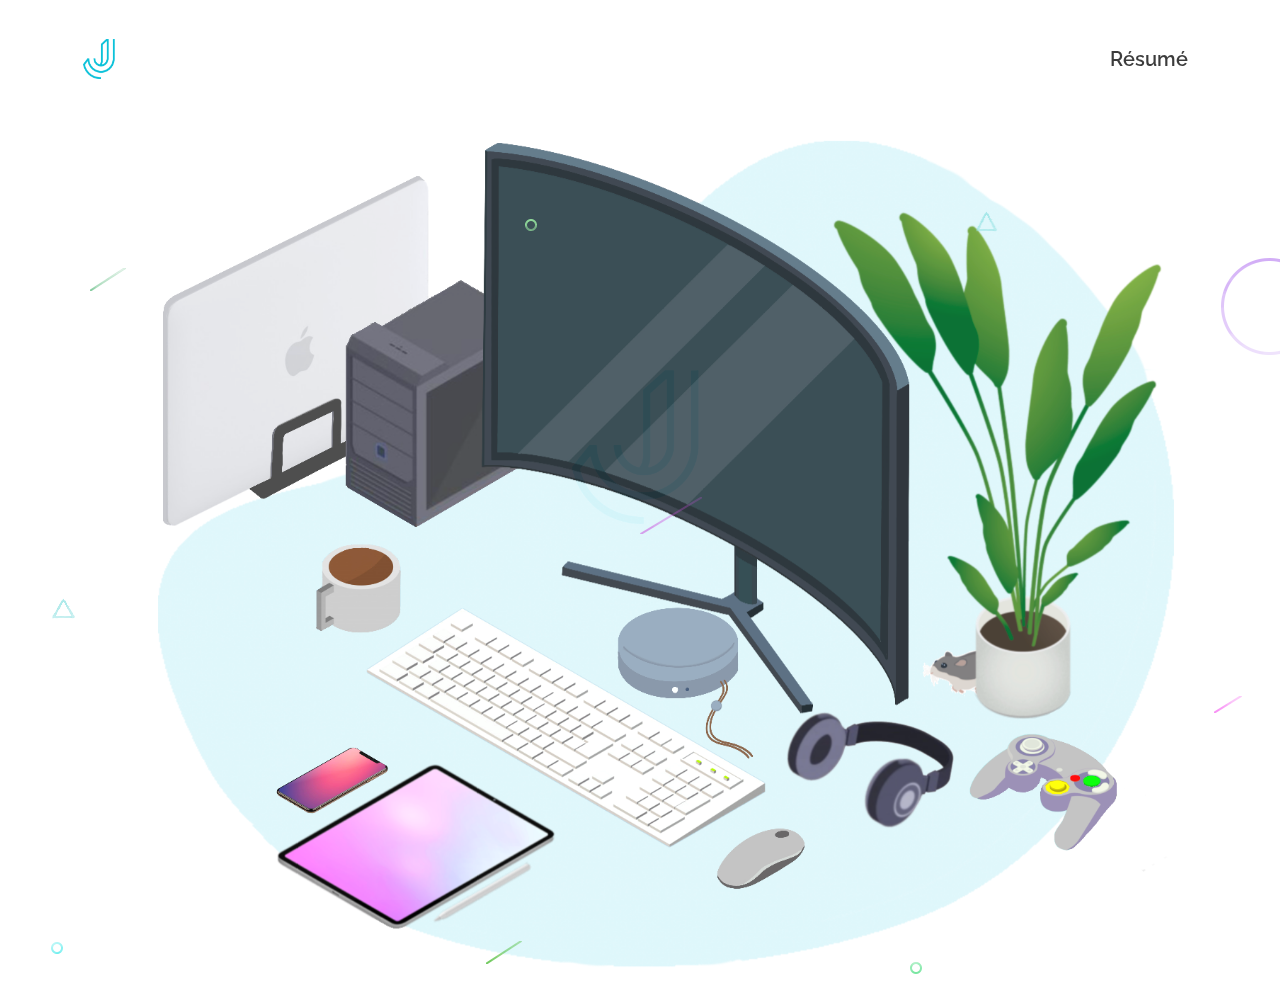
==== commit 323578c3: "tmp" ====
--- a/index.html
+++ b/index.html
@@ -75,23 +75,6 @@
 
         <div class="collapse navbar-collapse" id="navbarsExampleDefault">
             <ul class="navbar-nav ml-auto movetoRight">
-                <li class="nav-item">
-                    <a class="nav-link page-scroll" href="#header">Home <span class="sr-only">(current)</span></a>
-                </li>
-                <li class="nav-item">
-                    <a class="nav-link page-scroll" href="#services">About</a>
-                </li>
-                <li class="nav-item">
-                    <a class="nav-link page-scroll" href="#pricing">Projects</a>
-                </li>
-				<li class="nav-item">
-                    <a class="nav-link page-scroll" href="#request">Timeline</a>
-                </li>
-
-				<!-- Dropdown Menu -->          
-                <li class="nav-item">
-                    <a class="nav-link page-scroll" href="#contact">Contact</a>
-                </li>
                 <!-- end of dropdown menu -->
 				<li class="nav-item">
                     <a class="nav-link page-scroll" href="images/JunhoParkResume.pdf">R&eacutesum&eacute</a>
@@ -109,17 +92,6 @@
     <header id="header" class="header">
         <div class="header-content jangleFix">
             <div class="container">
-                <div class="row">
-                    <div class="col-lg-6">
-                        <div class="text-container buttonme">
-							<div class="comeintop">
-								<h1><span class="turquoise">Hi! I'm Junho Park</span> Software Engineer</h1>
-								<p class="p-large"> </p>
-							</div>
-                          <!--  <a class="btn-solid-lg page-scroll comeinleft" href="#">PROJECTS</a>-->
-                        </div> <!-- end of text-container -->
-                    </div> <!-- end of col -->
-                    <div class="col-lg-6">
                         <div class="image-container ImgCont">
                            <!-- <img class="img-fluid" src="images/header-teamwork.png" alt="alternative">-->
 						  
@@ -248,8 +220,6 @@
 										<img class="ipadhoverImg" src="images/Tools-ipadShade.png" alt="alternative">
 									</div>
 							  
-                        </div> <!-- end of image-container -->
-                    </div> <!-- end of col -->
 					 
                 </div> <!-- end of row -->
             </div> <!-- end of container -->
@@ -267,393 +237,6 @@
 			
     </header> <!-- end of header -->
     <!-- end of header -->
-
-
-
-<!-- Services -->
-    <div id="services" class="cards-1 jangleFix">
-        <div class="container">
-             <div class="row">
-                <div class="col-lg-6">
-                    <div class="image-container">
-                        <img class="img-fluid comeup" src="images/aboutpic.png" width="400" height="500" alt="alternative">
-                    </div> <!-- end of image-container -->
-                </div> <!-- end of col -->
-                <div class="col-lg-6">
-					<br>
-					<br>
-					<br>
-					<br>
-                    <h2 class="topin">About Me</h2>
-						<div class="About_Me">
-							<p class="p-large1 comeright1"> I was born in Tokyo in 1999 where I lived until my arrival to the US at 4 years old. I spent my childhood in the suburbs of Atlanta.</p>
-							<p class="p-large1 comeright2"> After high school, I chose to attend the University of Michigan's College of Engineering pursuing a degree in Computer Science with a few assorted minors.</p>
-							<p class="p-large1 comeright3"> I completed my Bachelor's on April 2021, and I am now currently a Software Engineer at Citadel in Chicago.</p>
-							<p class="p-large1 comeright4"> My current hobbies lie in golf, ukelele and distance running. These change fairly regularly.</p>
-						</div>
-
-                </div> <!-- end of col -->
-				
-            </div> <!-- end of row -->
-				
-        </div> <!-- end of container -->
-
-				<img class="ab-one" src="images/bigOval1.png" alt="">
-				<img class="ab-two" src="images/triangle1.png" alt ="">
-				<img class="ab-two1" src="images/triangle1.png" alt ="">	
-				<img class="ab-three" src="images/triangle.png" alt ="">
-				<img class="ab-four" src="images/line.png" alt="">
-				<img class="ab-four1" src="images/line.png" alt="">
-				<img class="ab-six" src="images/line3.png" alt="">
-				<img class="ab-nine" src="images/smolCircle2.png" alt="">
-				<img class="ab-nine1" src="images/smolCircle2.png" alt="">
-				<img class="ab-nine2" src="images/smolCircle3.png" alt="">
-				<img class="ab-ten" src="images/triangle.png" alt ="">
-				<img class="ab-eleven" src="images/smolOval.png" alt="">	
-    </div> <!-- end of cards-1 -->
-	
-    <!-- end of services -->
-
-
-    <!-- Pricing -->
-    <div id="pricing" class="cards-2 jangleFix">
- <!--<img class="img-fluid worksBackground" src="images/works-background.png" alt="alternative">-->
-        <div class="container">
-		
-              <section id="portfolio" class="site-section section-portfolio">
-			<div class="text-center worksDown">
-                    <h2 class = "marginNeed">Previous Projects</h2>
-                    <img src="assets/img/lines.svg" class="img-lines" alt="lines">
-            </div>
-			
-			<div class="row">
-                    <div class="col-md-6 col-xs-6">
-                        <div class="portfolio-item comeinleftproj">
-                            <img src="assets/img/Portfolio-1.jpg" class="img-res" alt="">
-                            <div class="portfolio-item-info">
-                                <h4 class="projTitle">Endow</h4>
-								<p class="projDesc"> Proprietary equities trading strategies focused on providing higher EAR than traditional high yield savings accounts. </p>
-								<br>
-								<p class="projDesc"> Built in collaboration with Shashank Murching, Monica Wang, Leonardo Tang and Harvey Reeves. </p>
-                            </div><!-- /.portfolio-item-info -->
-                        </div><!-- /.portfolio-item -->
-                    </div>
-                    <div class="col-md-6 col-xs-6">
-                        <div class="portfolio-item comeinrightproj">
-                            <img src="assets/img/Portfolio-2.jpg" class="img-res" alt="">
-                            <div class="portfolio-item-info">
-                                <h4 class="projTitle">Sents</h4>
-								<p class="projDesc"> Sents is a tool that attempts to predict changes in securities in the market using realtime online messages scraped from all over the internet. </p>
-								<br>
-								<p class="projDesc"> After much effort, it was determined that reliable alpha could not be generated with our sentiment measuring methods. </p>
-								<br>
-								<p class="projDesc"> Built in collaboration with Samast Varma and Sahil Patel. </p>
-                            </div><!-- /.portfolio-item-info -->
-                        </div><!-- /.portfolio-item -->
-                    </div>
-                    
-			</div>
-
-        </section><!-- /.secton-portfolio -->
-				
-        </div> <!-- end of container -->
-
-
-
-				<img class="work-one" src="images/bigOval.png" alt="">
-				<img class="work-two" src="images/triangle1.png" alt ="">
-				<img class="work-two1" src="images/triangle1.png" alt ="">	
-				<img class="work-three" src="images/triangle.png" alt ="">
-				<img class="work-four" src="images/line.png" alt="">
-				<img class="work-four1" src="images/line.png" alt="">
-				<img class="work-six" src="images/line3.png" alt="">
-				<img class="work-nine" src="images/smolCircle2.png" alt="">
-				<img class="work-nine1" src="images/smolCircle2.png" alt="">
-				<img class="work-nine2" src="images/smolCircle3.png" alt="">
-				<img class="work-ten" src="images/triangle.png" alt ="">
-				<img class="work-eleven" src="images/smolOval.png" alt="">	
-    </div> <!-- end of cards-2 -->
-    <!-- end of pricing -->
-
-    
-
- <!-- Request -->
-    <div id="request" class="form-1 jangleFix">
-        <div class="container">
-		 <h2 class="timehead timeDown">My Timeline</h2>
-		 <p class="timedesc worksUp"></p>
-            <div class="row">
-                 
-				 
-				 <section class="cd-h-timeline js-cd-h-timeline margin-bottom-md">
-
-
-					<div class="cd-h-timeline__container container">
-					  <div class="cd-h-timeline__dates">
-						<div class="cd-h-timeline__line">
-						  <ol>
-							<li><a href="#0" data-date="16/01/2014" class="cd-h-timeline__date cd-h-timeline__date--selected">2021 - Present</a></li>
-							<li><a href="#0" data-date="28/02/2014" class="cd-h-timeline__date">Fall 2020</a></li>
-							<li><a href="#0" data-date="20/04/2014" class="cd-h-timeline__date">Summer 2020</a></li>
-							<li><a href="#0" data-date="20/05/2014" class="cd-h-timeline__date">Summer 2019</a></li>
-							<li><a href="#0" data-date="09/07/2014" class="cd-h-timeline__date">Fall 2018</a></li>
-							<li><a href="#0" data-date="30/08/2014" class="cd-h-timeline__date">Summer 2018</a></li>
-							<li><a href="#0" data-date="15/09/2014" class="cd-h-timeline__date">Fall 2017</a></li>
-							<li><a href="#0" data-date="01/11/2014" class="cd-h-timeline__date">Summer 2017</a></li>
-							<li><a href="#0" data-date="10/12/2014" class="cd-h-timeline__date">Spring 2017</a></li>
-							<li><a href="#0" data-date="19/01/2015" class="cd-h-timeline__date">Summer 2016</a></li>
-						  </ol>
-
-						  <span class="cd-h-timeline__filling-line" aria-hidden="true"></span>
-						</div> <!-- .cd-h-timeline__line -->
-					  </div> <!-- .cd-h-timeline__dates -->
-						
-					  <ul>
-						<li><a href="#0" class="text-replace cd-h-timeline__navigation cd-h-timeline__navigation--prev cd-h-timeline__navigation--inactive">Prev</a></li>
-						<li><a href="#0" class="text-replace cd-h-timeline__navigation cd-h-timeline__navigation--next">Next</a></li>
-					  </ul>
-					</div> <!-- .cd-h-timeline__container -->
-
-					<div class="cd-h-timeline__events">
-					  <ol>
-						<li class="cd-h-timeline__event cd-h-timeline__event--selected text-component">
-						  <div class="cd-h-timeline__event-content container">
-							<h2 class="cd-h-timeline__event-title">Citadel | Software Engineer</h2>
-							<p class="cd-h-timeline__event-description"> 
-								Chicago, IL
-							</p>
-							<p class="cd-h-timeline__event-description color-contrast-medium noSee"> 
-								Moving on to exciting new things! Lorem ipsum dolor sit amet, consectetur adipisicing elit.Illum praesentium quia velit nulla adipisci?  Consequuntur aspernatur 
-							</p>
-						  </div>
-						</li>
-
-						<li class="cd-h-timeline__event text-component">
-						  <div class="cd-h-timeline__event-content container">
-							<h2 class="cd-h-timeline__event-title">Google | Software Engineer Intern</h2>
-							<p class="cd-h-timeline__event-description"> 
-								Los Angeles, CA
-							</p>
-							<p class="cd-h-timeline__event-description color-contrast-medium noSee"> 
-							  Lorem ipsum dolor sit amet, consectetur adipisicing elit. Illum praesentium officia, fugit recusandae ipsa, quia velit nulla adipisci? Consequuntur aspernatur at, 
-							</p>
-						  </div>
-						</li>
-
-						<li class="cd-h-timeline__event text-component">
-						  <div class="cd-h-timeline__event-content container">
-							<h2 class="cd-h-timeline__event-title">Wolverine Trading | Software Engineer Intern</h2>
-							<p class="cd-h-timeline__event-description"> 
-								Chicago, IL
-							</p>
-							<p class="cd-h-timeline__event-description color-contrast-medium noSee"> 
-							  Lorem ipsum dolor sit amet, consectetur adipisicing elit. Illum praesentium officia, fugit recusandae ipsa, quia velit nulla adipisci? Consequuntur aspernatur at, 
-							</p>
-						  </div>
-						</li>
-
-						<li class="cd-h-timeline__event text-component">
-						  <div class="cd-h-timeline__event-content container">
-							<h2 class="cd-h-timeline__event-title">Barclays | Summer Analyst</h2>
-							<p class="cd-h-timeline__event-description"> 
-								New York City, NY
-							</p>
-							<p class="cd-h-timeline__event-description color-contrast-medium noSee"> 
-							  Lorem ipsum dolor sit amet, consectetur adipisicing elit. Illum praesentium officia, fugit recusandae ipsa, quia velit nulla adipisci? Consequuntur aspernatur at, 
-							</p>
-						  </div>
-						</li>
-
-						<li class="cd-h-timeline__event text-component">
-						  <div class="cd-h-timeline__event-content container">
-							<h2 class="cd-h-timeline__event-title">AT&ampT | Technical Consultant Intern</h2>
-							<p class="cd-h-timeline__event-description color-contrast-medium"> 
-								Atlanta, GA
-							</p>
-							<p class="cd-h-timeline__event-description color-contrast-medium noSee"> 
-							  Lorem ipsum dolor sit amet, consectetur adipisicing elit. Illum praesentium officia, fugit recusandae ipsa, quia velit nulla adipisci? Consequuntur aspernatur at, 
-							</p>
-						  </div>
-						</li>
-
-						<li class="cd-h-timeline__event text-component">
-						  <div class="cd-h-timeline__event-content container">
-							<h2 class="cd-h-timeline__event-title">Cisco Systems | Technical Sales Intern</h2>
-							<p class="cd-h-timeline__event-description"> 
-								Atlanta, GA | San Jose, CA | Research Triangle Park, NC
-							</p>
-							<p class="cd-h-timeline__event-description color-contrast-medium noSee"> 
-							  Lorem ipsum dolor sit amet, consectetur adipisicing elit. Illum praesentium officia, fugit recusandae ipsa, quia velit nulla adipisci? Consequuntur aspernatur at, 
-							</p>
-						  </div>
-						</li>
-
-						<li class="cd-h-timeline__event text-component">
-						  <div class="cd-h-timeline__event-content container">
-							<h2 class="cd-h-timeline__event-title">University of Michigan | College of Engineering</h2>
-							<p class="cd-h-timeline__event-description"> 
-								Ann Arbor, MI
-							</p>
-							<p class="cd-h-timeline__event-description color-contrast-medium noSee"> 
-							  Lorem ipsum dolor sit amet, consectetur adipisicing elit. Illum praesentium officia, fugit recusandae ipsa, quia velit nulla adipisci? Consequuntur aspernatur at,
-							</p>
-						  </div>
-						</li>
-
-						<li class="cd-h-timeline__event text-component">
-						  <div class="cd-h-timeline__event-content container">
-							<h2 class="cd-h-timeline__event-title">Cisco Systems | Intern Coordinator</h2>
-							<p class="cd-h-timeline__event-description"> 
-								Atlanta, GA
-							</p>
-							<p class="cd-h-timeline__event-description color-contrast-medium noSee"> 
-							  Lorem ipsum dolor sit amet, consectetur adipisicing elit. Illum praesentium officia, fugit recusandae ipsa, quia velit nulla adipisci? Consequuntur aspernatur at,
-							</p>
-						  </div>
-						</li>
-
-						<li class="cd-h-timeline__event text-component">
-						  <div class="cd-h-timeline__event-content container">
-							<h2 class="cd-h-timeline__event-title">Northview High School | Graduation</h2>
-							<p class="cd-h-timeline__event-description"> 
-								Johns Creek, GA
-							</p>
-							<p class="cd-h-timeline__event-description color-contrast-medium noSee"> 
-							  Lorem ipsum dolor sit amet, consectetur adipisicing elit. Illum praesentium officia, fugit recusandae ipsa, quia velit nulla adipisci? Consequuntur aspernatur at, 
-							</p>
-						  </div>
-						</li>
-
-						<li class="cd-h-timeline__event text-component">
-						  <div class="cd-h-timeline__event-content container">
-							<h2 class="cd-h-timeline__event-title">Cisco Systems | Research Intern</h2>
-							<p class="cd-h-timeline__event-description"> 
-								Atlanta, GA
-							</p>
-							<p class="cd-h-timeline__event-description color-contrast-medium noSee"> 
-							  Lorem ipsum dolor sit amet, consectetur adipisicing elit. Illum praesentium officia, fugit recusandae ipsa, quia velit nulla adipisci? Consequuntur aspernatur at, 
-							</p>
-						  </div>
-						</li>
-
-						
-					  </ol>
-					</div> <!-- .cd-h-timeline__events -->
-				  </section>
-  
-				  
-            </div> <!-- end of row -->
-        </div> <!-- end of container -->
-				<img class="ti-one" src="images/bigOval.png" alt="">
-				<img class="ab-two" src="images/triangle1.png" alt ="">
-				<img class="ab-two1" src="images/triangle1.png" alt ="">	
-				<img class="ab-three" src="images/triangle.png" alt ="">
-				<img class="ab-four" src="images/line.png" alt="">
-				<img class="ab-four1" src="images/line.png" alt="">
-				<img class="ab-six" src="images/line3.png" alt="">
-				<img class="ab-nine" src="images/smolCircle2.png" alt="">
-				<img class="ab-nine1" src="images/smolCircle2.png" alt="">
-				<img class="ab-nine2" src="images/smolCircle3.png" alt="">
-				<img class="ab-ten" src="images/triangle.png" alt ="">
-				<img class="ab-eleven" src="images/smolOval.png" alt="">
-    </div> <!-- end of form-1 -->
-    <!-- end of request -->
-   
-
-
-	
- 
-
-    <!-- Contact -->
-    <div id="contact" class="form-2 jangleFix">
-        <div class="container">
-            <div class="row">
-			
-                <div class="col-lg-12 setCenter">
-                    <h2 class="conDown2">Get In Touch!</h2>
-                    <ul class="list-unstyled li-space-lg">
-                        <!--<li class="address conDown">Hesitate to contact me</li>-->
-                        <li><i class="fas fa-map-marker-alt"></i>Chicago</li>
-						<li><i class="fas fa-map-marker-alt"></i>Manhattan</li>
-<br>
-                        <li><i class="fas fa-envelope"></i><a class="turquoise" href="mailto:pjunho@umich.edu">pjunho[at]umich.edu</a></li>
-                    </ul>
-                </div> <!-- end of col -->
-            </div> <!-- end of row -->
-            <!--social media-->
-			
-			<div class="footer">
-        <div class="container">
-		
-            <div class="row">
-				<div class="col-md-4">
-				</div>
-                <div class="col-md-4">
-                    <div class="footer-col">
-                        <h4></h4>
-                        <span class="fa-stack conUp">
-                            <a href="https://www.facebook.com/junho.pikachu.park">
-                                <i class="fas fa-circle fa-stack-2x"></i>
-                                <i class="fab fa-facebook-f fa-stack-1x"></i>
-                            </a>
-                        </span>
-                        <span class="fa-stack conUp2">
-                            <a href="https://www.instagram.com/didjunho/">
-                                <i class="fas fa-circle fa-stack-2x"></i>
-                                <i class="fab fa-instagram fa-stack-1x"></i>
-                            </a>
-                        </span>
-                        <span class="fa-stack conUp4">
-                            <a href="https://www.linkedin.com/in/pjunho/">
-                                <i class="fas fa-circle fa-stack-2x"></i>
-                                <i class="fab fa-linkedin-in fa-stack-1x"></i>
-                            </a>
-                        </span>
-                    </div> 
-                </div> <!-- end of col -->
-				<div class="col-md-4">
-				</div>
-            </div> <!-- end of row -->
-        </div> <!-- end of container -->
-    </div> <!-- end of footer -->  
-			
-			
-        </div> <!-- end of container -->
-
-
-
-
-		<img class="work-one1" src="images/bigOval1.png" alt="">
-				<img class="foot-two" src="images/triangle1.png" alt ="">
-				<img class="work-two1" src="images/triangle1.png" alt ="">	
-				<img class="work-three" src="images/triangle.png" alt ="">
-				<img class="foot-four" src="images/line.png" alt="">
-				<img class="work-four1" src="images/line.png" alt="">
-				<img class="work-six" src="images/line3.png" alt="">
-				<img class="work-nine" src="images/smolCircle2.png" alt="">
-				<img class="foot-nine1" src="images/smolCircle2.png" alt="">
-				<img class="work-nine2" src="images/smolCircle3.png" alt="">
-				<img class="work-ten" src="images/triangle.png" alt ="">
-				<img class="foot-eleven" src="images/smolOval.png" alt="">	
-    </div> <!-- end of form-2 -->
-    <!-- end of contact -->
-
-
-    
-
-    <!-- Copyright -->
-<!--
-    <div class="copyright">
-        <div class="container">
-            <div class="row">
-                <div class="col-lg-12">
-                    <p class="p-small">Copyright © 2020 <a href="#">Junho Park</a></p>
-                </div> 
-            </div> 
-        </div> 
-    </div>  -->
-    <!-- end of copyright -->
-    
     	
     <!-- Scripts -->
     <script src="js/jquery.min.js"></script> <!-- jQuery for Bootstrap's JavaScript plugins -->
@@ -673,4 +256,4 @@
     <script src="owlcarousel/owl.carousel.min.js"></script>
     <script src="js/main.js"></script>
 </body>
-</html>+</html>
